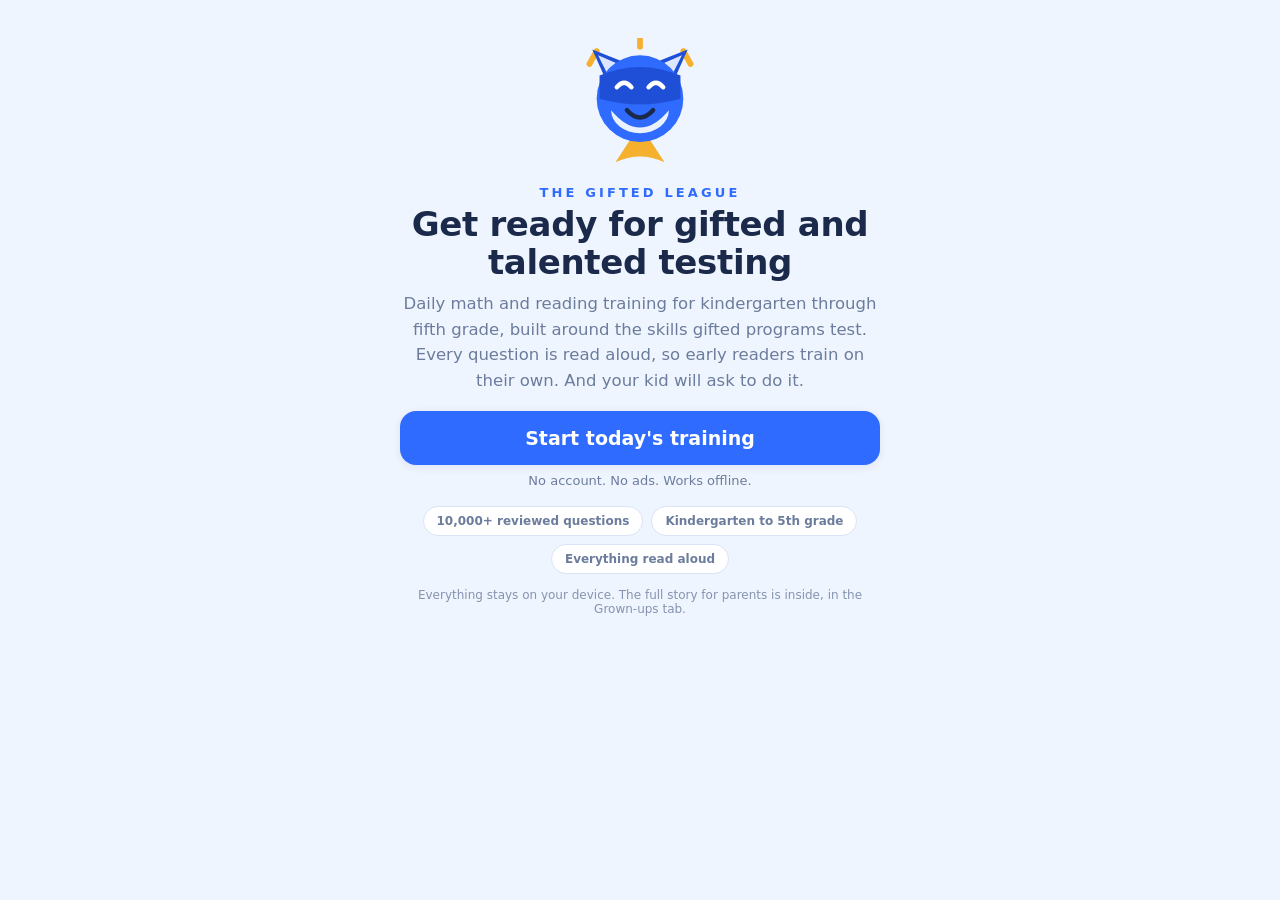
==== index.html @ c73276e9 "Phase 2 and 3: test modes, Mock Test Day, printable packs, reports" ====
<!DOCTYPE html>
<html lang="en">
<head>
<meta charset="UTF-8">
<meta name="viewport" content="width=device-width, initial-scale=1.0, viewport-fit=cover">
<meta name="description" content="Dr Sam's Academy: a math and reading practice game for young learners.">
<title>The Gifted League · Dr Sam's Academy</title>
<link rel="manifest" href="./manifest.json">
<meta name="theme-color" content="#2F6BFF">
<meta name="apple-mobile-web-app-capable" content="yes">
<meta name="apple-mobile-web-app-status-bar-style" content="default">
<meta name="apple-mobile-web-app-title" content="Gifted League">
<link rel="apple-touch-icon" href="./icon-192.png">
<link rel="icon" href="data:image/svg+xml,%3Csvg xmlns='http://www.w3.org/2000/svg' viewBox='0 0 64 64'%3E%3Cpath d='M32 4l24 8v18c0 15-10.5 24-24 30C18.5 54 8 45 8 30V12z' fill='%232F6BFF'/%3E%3Cpath d='M36 14L22 34h8l-4 16 16-22h-8z' fill='%23F5B02E'/%3E%3C/svg%3E">
<style>
  :root{
    --ground:#EFF5FF; --card:#FFFFFF; --line:#D9E4F7;
    --ink:#1B2A4A; --ink2:#6B7C9C;
    --coral:#2F6BFF; --coral-dark:#1E4FD6; --coral-tint:#E1EAFF;
    --math:#0E9BD8; --math-tint:#E0F3FC;
    --read:#8C56D9; --read-tint:#F0E8FB;
    --gold:#F5B02E; --gold-tint:#FDF3DC;
    --ok:#22B573; --ok-tint:#E4F8EE;
    --no:#E8484D; --no-tint:#FDE9EA;
    --r-card:20px; --r-btn:16px;
    --shadow:0 2px 8px rgba(27,42,74,.08);
    --shadow-lift:0 6px 18px rgba(27,42,74,.14);
  }
  *{box-sizing:border-box;-webkit-tap-highlight-color:transparent;}
  html,body{margin:0;padding:0;}
  body{
    font-family:ui-rounded,"SF Pro Rounded","Segoe UI",system-ui,-apple-system,sans-serif;
    background:var(--ground); color:var(--ink);
    min-height:100vh; min-height:100dvh;
    touch-action:manipulation; overflow-x:hidden;
    -webkit-font-smoothing:antialiased;
  }
  button{font-family:inherit;color:inherit;}
  #app{max-width:560px;margin:0 auto;padding:12px 16px 96px;min-height:100vh;position:relative;}
  .screen{display:none;}
  .screen.active{display:block;animation:rise .28s ease;}
  @keyframes rise{from{transform:translateY(10px);opacity:0}to{transform:translateY(0);opacity:1}}
  @keyframes popIn{from{transform:scale(.6);opacity:0}to{transform:scale(1);opacity:1}}
  @keyframes softBounce{0%,100%{transform:translateY(0)}50%{transform:translateY(-8px)}}
  @keyframes shakeX{0%,100%{transform:translateX(0)}25%{transform:translateX(-7px)}75%{transform:translateX(7px)}}
  @keyframes starPop{0%{transform:scale(0) rotate(-30deg)}70%{transform:scale(1.25) rotate(6deg)}100%{transform:scale(1) rotate(0)}}
  @keyframes shimmer{0%{background-position:-160px 0}100%{background-position:160px 0}}
  @keyframes fallDown{to{transform:translateY(110vh) rotate(540deg);opacity:.85}}
  @keyframes hitFlash{0%,100%{filter:none}50%{filter:brightness(1.6) saturate(2)}}
  @media (prefers-reduced-motion:reduce){
    *,*::before,*::after{animation:none!important;transition:none!important;}
  }
  :focus-visible{outline:3px solid var(--math);outline-offset:2px;border-radius:8px;}

  .icon{width:24px;height:24px;fill:none;stroke:currentColor;stroke-width:2.5;stroke-linecap:round;stroke-linejoin:round;vertical-align:middle;}
  .icon.fill{fill:currentColor;stroke:none;}

  /* ---------- top bar ---------- */
  .topbar{
    display:flex;align-items:center;gap:14px;
    background:var(--card);border:1px solid var(--line);border-radius:var(--r-btn);
    padding:10px 14px;margin-bottom:14px;box-shadow:var(--shadow);
  }
  .topbar .stat{display:flex;align-items:center;gap:6px;font-weight:800;font-size:16px;}
  .topbar .stat svg{width:20px;height:20px;}
  .xpwrap{flex:1;display:flex;flex-direction:column;gap:3px;min-width:60px;}
  .xpname{font-size:11px;font-weight:800;color:var(--ink2);letter-spacing:.02em;}
  .xpbar{height:8px;background:var(--coral-tint);border-radius:99px;overflow:hidden;}
  .xpbar>div{height:100%;background:var(--coral);border-radius:99px;transition:width .5s ease;}
  .iconbtn{background:none;border:none;padding:6px;cursor:pointer;border-radius:12px;color:var(--ink2);}
  .iconbtn:active{background:var(--line);}

  /* ---------- buttons ---------- */
  .btn{
    display:flex;align-items:center;justify-content:center;gap:10px;width:100%;
    border:none;border-radius:var(--r-btn);padding:16px;margin:10px 0;
    font-size:18px;font-weight:800;cursor:pointer;
    transition:transform .08s ease;box-shadow:var(--shadow);
  }
  .btn:active{transform:scale(.97);}
  .btn-primary{background:var(--coral);color:#fff;padding:19px;font-size:20px;}
  .btn-primary:active{background:var(--coral-dark);}
  .btn-quiet{background:var(--card);border:1.5px solid var(--line);color:var(--ink);}
  .btn-math{background:var(--math);color:#fff;}
  .btn:disabled{opacity:.4;cursor:default;transform:none;}

  /* ---------- home ---------- */
  .home-head{text-align:center;padding-top:8px;}
  .mascot-box{display:flex;justify-content:center;margin-bottom:4px;}
  .mascot-box svg{width:150px;height:150px;animation:softBounce 2.8s ease-in-out infinite;}
  h1{font-size:28px;font-weight:800;margin:6px 0 2px;letter-spacing:-.01em;}
  .subtle{color:var(--ink2);font-size:16px;font-weight:700;margin:0 0 14px;}
  .week-strip{display:flex;gap:8px;justify-content:center;margin:10px 0 16px;}
  .day-dot{
    width:34px;height:34px;border-radius:12px;display:flex;align-items:center;justify-content:center;
    background:var(--card);border:1.5px solid var(--line);font-size:11px;font-weight:800;color:var(--ink2);
    flex-direction:column;gap:0;
  }
  .day-dot.lit{background:var(--gold-tint);border-color:var(--gold);color:var(--ink);}
  .day-dot.today{border-color:var(--coral);border-width:2.5px;}
  .streak-line{text-align:center;font-weight:800;color:var(--ink);font-size:15px;margin-bottom:4px;}
  .avatar-row{display:flex;gap:12px;justify-content:center;flex-wrap:wrap;margin:14px 0 18px;}
  body.landing-on .topbar,body.landing-on .navbar{display:none !important;}
  .land{max-width:520px;margin:0 auto;padding:26px 20px 40px;text-align:center;}
  .land-mark{font:900 13px/1 system-ui;letter-spacing:.24em;color:#2F6BFF;margin:14px 0 6px;}
  .land h1{font-size:34px;line-height:1.12;margin:4px 0 10px;color:var(--ink);}
  .land .sub{font-size:16.5px;line-height:1.55;color:var(--ink2);margin:0 0 18px;}
  .land-cta{display:block;width:100%;border:none;border-radius:16px;background:var(--coral);
    color:#fff;font:800 19px system-ui;padding:16px;cursor:pointer;box-shadow:var(--shadow);}
  .land-cta:active{transform:scale(.985);}
  .land-note{font-size:13px;color:var(--ink2);margin:8px 0 18px;}
  .land-chips{display:flex;gap:8px;justify-content:center;flex-wrap:wrap;margin:0 0 14px;}
  .land-chips span{border:1.5px solid var(--line);background:var(--card);border-radius:999px;padding:7px 13px;font:700 12px system-ui;color:var(--ink2);}
  .land-grid{display:grid;grid-template-columns:1fr 1fr;gap:10px;text-align:left;margin:0 0 20px;}
  .land-card{background:var(--card);border:1.5px solid var(--line);border-radius:14px;padding:12px 13px;}
  .land-card b{display:block;font-size:15px;margin-bottom:3px;color:var(--ink);}
  .land-card span{font-size:12.5px;line-height:1.45;color:var(--ink2);}
  .land-h2{font:800 15px system-ui;letter-spacing:.06em;color:var(--ink);margin:2px 0 10px;text-transform:uppercase;}
  .land-honest{background:#FFF;border:1.5px solid var(--line);border-left:5px solid var(--gold);
    border-radius:12px;padding:12px 14px;text-align:left;font-size:13.5px;line-height:1.55;color:var(--ink2);margin:0 0 22px;}
  .land-foot{font-size:12px;color:var(--ink2);opacity:.8;}
  #printArea{display:none;}
  @media print{
    body{background:#fff !important;}
    body>*{display:none !important;}
    body>#printArea{display:block !important;background:#fff;}
    @page{margin:14mm;}
    .pw-q{page-break-inside:avoid;break-inside:avoid;}
    .pw-break{page-break-before:always;}
  }
  .ptools{display:grid;grid-template-columns:1fr 1fr;gap:8px;margin:10px 0 2px;}
  .ptools button{font:800 13px system-ui;padding:11px 8px;border-radius:12px;border:1.5px solid var(--line);background:#fff;color:var(--ink);cursor:pointer;}
  .ptools button:active{transform:scale(.98);}
  .pcgrid{display:grid;grid-template-columns:repeat(3,1fr);gap:8px;margin:4px 0 10px;}
  .pcell{background:var(--card);border:1.5px solid var(--line);border-radius:12px;padding:10px 4px;text-align:center;}
  .pcell b{display:block;font-size:20px;color:var(--ink);}
  .pcell span{font-size:10.5px;line-height:1.25;display:block;color:var(--ink2);}
  .grade-grid{display:grid;grid-template-columns:1fr 1fr;gap:10px;margin:12px 0 4px;}
  .gcard{display:flex;flex-direction:column;align-items:center;gap:4px;background:#fff;
    border:2.5px solid #D9E4F7;border-radius:16px;padding:12px 6px;cursor:pointer;font-family:inherit;}
  .gcard:active{transform:scale(.97);}
  .gcard:focus-visible{outline:3px solid #2F6BFF;outline-offset:2px;}
  .gcls{font-weight:900;font-size:14px;color:#1B2A4A;}
  .glab{font-size:12px;font-weight:700;color:#5A6B85;}
  .gmini{border:2px solid #D9E4F7;background:#fff;border-radius:8px;font-weight:900;
    padding:2px 8px;margin-left:4px;cursor:pointer;font-family:inherit;color:#1B2A4A;}
  .gmini.on{border-color:#2F6BFF;background:#EAF1FF;}
  .av{
    width:86px;min-height:98px;height:auto;padding:8px 4px;border-radius:18px;background:var(--card);border:2px solid var(--line);
    display:flex;flex-direction:column;align-items:center;justify-content:center;gap:4px;
    cursor:pointer;transition:transform .1s;position:relative;box-shadow:var(--shadow);
  }
  .av svg{width:56px;height:56px;}
  .av .avname{font-size:12px;font-weight:800;color:var(--ink2);max-width:76px;overflow:hidden;text-overflow:ellipsis;white-space:nowrap;}
  .av.sel{border:3px solid var(--coral);}
  .av.sel::after{
    content:'';position:absolute;top:-7px;right:-7px;width:22px;height:22px;border-radius:50%;
    background:var(--coral) url("data:image/svg+xml,%3Csvg xmlns='http://www.w3.org/2000/svg' viewBox='0 0 24 24' fill='none' stroke='white' stroke-width='4' stroke-linecap='round' stroke-linejoin='round'%3E%3Cpath d='M20 6L9 17l-5-5'/%3E%3C/svg%3E") center/12px no-repeat;
  }
  .av.locked{opacity:.55;}
  .av .price{display:flex;align-items:center;gap:3px;font-size:11px;font-weight:800;color:var(--gold);}
  .av:active{transform:scale(.95);}

  /* ---------- daily goals ---------- */
  .goal-card{background:var(--card);border:1px solid var(--line);border-radius:var(--r-card);padding:16px;margin:12px 0;box-shadow:var(--shadow);}
  .goal-card h3{margin:0 0 10px;font-size:16px;display:flex;align-items:center;gap:8px;}
  .goal-row{display:flex;align-items:center;gap:10px;padding:7px 0;font-weight:700;font-size:15px;color:var(--ink);}
  .goal-row.done{color:var(--ink2);text-decoration:line-through;}
  .goal-check{
    width:26px;height:26px;border-radius:9px;border:2px solid var(--line);flex-shrink:0;
    display:flex;align-items:center;justify-content:center;background:var(--card);
  }
  .goal-row.done .goal-check{background:var(--ok);border-color:var(--ok);color:#fff;}
  .chest-note{display:flex;align-items:center;gap:8px;margin-top:8px;font-size:13px;font-weight:800;color:var(--ink2);}

  /* ---------- map ---------- */
  .tabs{display:flex;gap:10px;margin-bottom:14px;}
  .tab{
    flex:1;border:none;border-radius:var(--r-btn);padding:13px;font-size:16px;font-weight:800;cursor:pointer;
    background:var(--card);border:1.5px solid var(--line);color:var(--ink2);
    display:flex;align-items:center;justify-content:center;gap:8px;
  }
  .tab svg{width:22px;height:22px;}
  .tab.active-math{background:var(--math-tint);border-color:var(--math);color:var(--math);}
  .tab.active-read{background:var(--read-tint);border-color:var(--read);color:var(--read);}
  .world-grid{display:grid;grid-template-columns:1fr 1fr;gap:12px;}
  .world{
    background:var(--card);border:1.5px solid var(--line);border-radius:var(--r-card);
    padding:14px 10px 12px;text-align:center;cursor:pointer;position:relative;
    transition:transform .1s;box-shadow:var(--shadow);
  }
  .world:active{transform:scale(.96);}
  .world .art{height:56px;display:flex;align-items:center;justify-content:center;margin-bottom:6px;}
  .world .art svg{width:52px;height:52px;}
  .world .wname{font-weight:800;font-size:15px;line-height:1.2;}
  .world .wskill{font-size:11.5px;color:var(--ink2);font-weight:700;margin-top:3px;min-height:2.2em;}
  .lvl-dots{display:flex;gap:5px;justify-content:center;margin-top:7px;}
  .lvl-dots i{width:9px;height:9px;border-radius:50%;background:var(--line);}
  .world.m .lvl-dots i.on{background:var(--math);}
  .world.r .lvl-dots i.on{background:var(--read);}
  .star-row{display:flex;gap:4px;justify-content:center;margin-top:7px;}
  .star-row svg{width:18px;height:18px;}
  .crown-chip{
    position:absolute;top:-9px;left:50%;transform:translateX(-50%);
    background:var(--gold);color:#fff;border-radius:99px;padding:3px 8px;line-height:0;
  }
  .crown-chip svg{width:15px;height:15px;}
  .boss-btn{
    margin-top:9px;width:100%;border:none;border-radius:12px;padding:9px;font-size:13px;font-weight:800;
    background:var(--ink);color:#fff;cursor:pointer;display:flex;align-items:center;justify-content:center;gap:6px;
  }
  .boss-btn svg{width:16px;height:16px;}
  .mix{grid-column:1/-1;background:linear-gradient(135deg,var(--gold-tint),var(--coral-tint));border-color:var(--gold);}

  /* ---------- quiz ---------- */
  .quiz-head{display:flex;align-items:center;gap:12px;margin-bottom:12px;}
  .pips{flex:1;display:flex;gap:6px;}
  .pip{flex:1;height:10px;border-radius:99px;background:var(--line);}
  .pip.done{background:var(--ok);}
  .pip.now{background:var(--coral);}
  .bosshp{flex:1;display:flex;gap:6px;}
  .hp{flex:1;height:14px;border-radius:6px;background:var(--no);}
  .hp.gone{background:var(--line);}
  .qcard{
    background:var(--card);border:1.5px solid var(--line);border-radius:var(--r-card);
    padding:20px 18px;box-shadow:var(--shadow-lift);
  }
  .qcard.golden{border:3px solid var(--gold);background:linear-gradient(180deg,#FFFDF5,#FDF3DC);}
  .golden-tag{
    display:none;margin:0 auto 10px;width:max-content;background:var(--gold);color:#fff;
    font-size:12px;font-weight:800;border-radius:99px;padding:4px 12px;align-items:center;gap:5px;
  }
  .qcard.golden .golden-tag{display:flex;}
  .wtag{text-align:center;font-size:12px;font-weight:800;color:var(--ink2);margin-bottom:8px;}
  .qtext{font-size:21px;font-weight:800;text-align:center;line-height:1.35;}
  .qtext .passage{
    display:block;font-size:17px;font-weight:700;background:var(--read-tint);border-radius:14px;
    padding:12px 14px;margin-bottom:12px;text-align:left;line-height:1.5;color:var(--ink);
  }
  .qvisual{text-align:center;font-size:30px;margin:12px 0 4px;line-height:1.5;}
  .qvisual .grp{display:inline-block;background:var(--ground);border:1.5px solid var(--line);border-radius:14px;padding:8px 12px;margin:4px;}
  .qvisual .grplabel{display:block;font-size:12px;font-weight:800;color:var(--ink2);margin-top:2px;}
  .tenframe{display:grid;grid-template-columns:repeat(5,34px);gap:4px;justify-content:center;margin:6px 0;}
  .tenframe i{width:34px;height:34px;border:2px solid var(--ink2);border-radius:8px;background:var(--card);}
  .tenframe i.dot{background:radial-gradient(circle at 50% 50%, var(--math) 46%, var(--card) 48%);}
  .bar{height:18px;border-radius:9px;margin:5px auto;}
  .say-row{text-align:center;margin-top:10px;}
  .say{
    display:inline-flex;align-items:center;gap:8px;background:var(--math-tint);border:none;color:var(--math);
    border-radius:99px;padding:10px 18px;font-weight:800;font-size:15px;cursor:pointer;
  }
  .say svg{width:20px;height:20px;}
  .say.talking{background:var(--math);color:#fff;}
  .choices{display:grid;grid-template-columns:1fr 1fr;gap:10px;margin-top:16px;}
  .choices.one-col{grid-template-columns:1fr;}
  .choice{
    border:2.5px solid var(--line);background:var(--card);border-radius:var(--r-btn);
    padding:16px 10px;font-size:20px;font-weight:800;cursor:pointer;min-height:68px;
    transition:transform .08s, border-color .12s;line-height:1.3;position:relative;
  }
  .choice:active{transform:scale(.97);}
  .choice.picked{border-color:var(--math);background:var(--math-tint);}
  .choice.correct{border-color:var(--ok);background:var(--ok-tint);animation:popIn .25s;}
  .choice.wrong{border-color:var(--no);background:var(--no-tint);animation:shakeX .3s;}
  .choice.reveal{border-color:var(--ok);background:var(--ok-tint);}
  /* Right and wrong are marked with a shape, not only a colour. Red and green
     are the two most commonly confused colours in boys, so a child who cannot
     separate them still gets the same feedback everyone else does. */
  .choice.correct::after,.choice.reveal::after,.choice.wrong::after{
    position:absolute;right:10px;top:50%;transform:translateY(-50%);
    font-size:19px;font-weight:900;line-height:1;}
  .choice.correct::after,.choice.reveal::after{content:'\2713';color:var(--ok);}
  .choice.wrong::after{content:'\2715';color:var(--no);}
  .choice.correct,.choice.reveal,.choice.wrong{padding-right:34px;}
  .choice:disabled{cursor:default;}
  /* Answer options are never played on their own. This chip is how a child asks
     for one, which is also how the real diagnostic behaves: the question plays
     by itself and the choices play only on request. The chip is left off any
     item where hearing the option would simply hand over the answer, such as
     sounding out a word or naming a shape from a picture. */
  .opt-say{
    position:absolute;left:5px;top:5px;width:28px;height:28px;border-radius:50%;
    border:1.5px solid var(--line);background:var(--card);padding:0;cursor:pointer;
    display:flex;align-items:center;justify-content:center;opacity:.6;
  }
  .opt-say svg{width:15px;height:15px;stroke:var(--ink2);fill:none;stroke-width:2.1;
    stroke-linecap:round;stroke-linejoin:round;}
  .opt-say:active{transform:scale(.9);}
  .opt-say.on{background:var(--math-tint);border-color:var(--math);opacity:1;}
  .opt-say.on svg{stroke:var(--math);}
  .choice.has-say{padding-left:36px;}
  .qcard.arcade .opt-say{background:#232B57;border-color:#2A3566;}
  .qcard.arcade .opt-say svg{stroke:#B9C6F2;}
  .say-hint{font-size:12.5px;font-weight:700;color:var(--ink2);margin-top:9px;
    display:flex;align-items:center;gap:6px;justify-content:center;}
  .say-hint svg{width:14px;height:14px;stroke:var(--ink2);fill:none;stroke-width:2.1;}
  .qcard.arcade .say-hint{color:#9AA8D8;}
  .qcard.arcade .say-hint svg{stroke:#9AA8D8;}
  .action-row{display:flex;gap:10px;margin-top:14px;}
  .action-row .btn{margin:0;}
  .coach-row{
    display:flex;align-items:flex-start;gap:10px;margin-top:14px;min-height:52px;
  }
  .coach-row svg{width:44px;height:44px;flex-shrink:0;}
  .coach-bubble{
    background:var(--ground);border:1.5px solid var(--line);border-radius:14px;border-top-left-radius:4px;
    padding:10px 13px;font-weight:800;font-size:15px;color:var(--ink);flex:1;
  }
  .coach-bubble .ex{display:block;font-weight:700;color:var(--ink2);font-size:13.5px;margin-top:3px;}

  /* ---------- result ---------- */
  .result-card{
    background:var(--card);border:1.5px solid var(--line);border-radius:var(--r-card);
    padding:26px 18px;text-align:center;box-shadow:var(--shadow-lift);
  }
  .result-mascot svg{width:110px;height:110px;}
  .big-stars{display:flex;gap:10px;justify-content:center;margin:10px 0;}
  .big-stars svg{width:44px;height:44px;opacity:0;}
  .big-stars svg.pop{opacity:1;animation:starPop .45s ease both;}
  .result-title{font-size:23px;font-weight:800;margin:6px 0 3px;}
  .result-sub{color:var(--ink2);font-weight:700;font-size:15px;margin-bottom:6px;}
  .reward-chips{display:flex;gap:8px;justify-content:center;flex-wrap:wrap;margin:10px 0;}
  .chip{
    display:flex;align-items:center;gap:6px;background:var(--gold-tint);border:1.5px solid var(--gold);
    border-radius:99px;padding:7px 14px;font-weight:800;font-size:14px;
  }
  .chip svg{width:18px;height:18px;}

  /* ---------- cards / album ---------- */
  .pack-overlay,.overlay{
    position:fixed;inset:0;background:rgba(61,50,41,.55);z-index:90;
    display:none;align-items:center;justify-content:center;padding:20px;
  }
  .pack-overlay.open,.overlay.open{display:flex;}
  .pack-box{background:var(--card);border-radius:24px;padding:24px 18px;text-align:center;max-width:420px;width:100%;}
  .pack-box h2{margin:0 0 4px;font-size:22px;}
  .pack-cards{display:flex;gap:10px;justify-content:center;margin:18px 0;}
  .tcard{
    width:96px;height:128px;border-radius:14px;background:var(--ground);
    border:3px solid var(--line);display:flex;flex-direction:column;align-items:center;justify-content:center;gap:6px;
    animation:popIn .4s ease both;
  }
  .tcard .ce{font-size:40px;line-height:1;}
  .tcard .cn{font-size:12px;font-weight:800;padding:0 4px;text-align:center;}
  .tcard .ct{font-size:10px;font-weight:800;border-radius:99px;padding:2px 8px;color:#fff;}
  .tcard.common{border-color:#B9AE9E;} .tcard.common .ct{background:#B9AE9E;}
  .tcard.rare{border-color:var(--math);} .tcard.rare .ct{background:var(--math);}
  .tcard.epic{border-color:var(--read);} .tcard.epic .ct{background:var(--read);}
  .tcard.legendary{border-color:var(--gold);box-shadow:0 0 18px rgba(245,176,46,.5);}
  .tcard.legendary .ct{background:var(--gold);}
  .tcard.dup{opacity:.75;}
  .album-grid{display:grid;grid-template-columns:repeat(4,1fr);gap:10px;}
  .slot{
    aspect-ratio:3/4;border-radius:12px;border:2px solid var(--line);background:var(--card);
    display:flex;flex-direction:column;align-items:center;justify-content:center;gap:3px;position:relative;
  }
  .slot .se{font-size:30px;line-height:1;}
  .slot .sn{font-size:9.5px;font-weight:800;text-align:center;padding:0 2px;color:var(--ink2);}
  .slot.locked .se{filter:grayscale(1) contrast(.25) brightness(1.35);}
  .slot.locked{background:var(--ground);}
  .slot .cnt{position:absolute;top:4px;right:5px;font-size:10px;font-weight:800;color:var(--ink2);}
  .slot.rare{border-color:var(--math);} .slot.epic{border-color:var(--read);} .slot.legendary{border-color:var(--gold);}
  .panel{background:var(--card);border:1.5px solid var(--line);border-radius:var(--r-card);padding:18px;margin-bottom:14px;box-shadow:var(--shadow);}
  .panel h3{margin:0 0 12px;font-size:17px;display:flex;align-items:center;gap:8px;}
  .panel h3 svg{width:21px;height:21px;}
  .badge-strip{display:flex;flex-wrap:wrap;gap:10px;}
  .medal{
    width:58px;height:58px;border-radius:50%;display:flex;align-items:center;justify-content:center;
    background:var(--gold-tint);border:2.5px solid var(--gold);
  }
  .medal svg{width:30px;height:30px;}
  .medal.locked{background:var(--ground);border-color:var(--line);opacity:.45;}

  /* ---------- parent ---------- */
  .pstat{display:flex;justify-content:space-between;gap:10px;padding:9px 2px;border-bottom:1px dashed var(--line);font-size:14px;font-weight:700;}
  .pstat b{color:var(--ink);}
  .pstat .lv{color:var(--ink2);font-size:12.5px;}
  .parent-note{font-size:14px;line-height:1.55;color:var(--ink);font-weight:600;}
  .parent-note p{margin:0 0 10px;}
  .parent-note strong{font-weight:800;}
  .weekplan{border-left:3px solid var(--coral);padding-left:12px;margin:8px 0;}

  /* ---------- break / recharge ---------- */
  .center-card{
    background:var(--card);border:1.5px solid var(--line);border-radius:var(--r-card);
    padding:30px 20px;text-align:center;box-shadow:var(--shadow-lift);margin-top:8vh;
  }
  .center-card svg{width:120px;height:120px;}
  .center-card h2{font-size:24px;margin:10px 0 6px;}
  .center-card p{color:var(--ink2);font-weight:700;font-size:16px;margin:0 0 14px;}
  .hold-btn{position:relative;overflow:hidden;}
  .name-input{
    width:100%;padding:15px;border:2.5px solid var(--line);border-radius:16px;
    font-family:inherit;font-size:22px;font-weight:800;color:var(--ink);text-align:center;
    background:var(--ground);margin:4px 0 10px;
  }
  .name-input:focus{outline:none;border-color:var(--coral);}
  .pow{position:fixed;z-index:98;pointer-events:none;animation:powPop .7s ease-out forwards;}
  @keyframes powPop{0%{transform:scale(.2) rotate(-14deg);opacity:0}30%{transform:scale(1.2) rotate(5deg);opacity:1}75%{transform:scale(1) rotate(0);opacity:1}100%{transform:scale(1.05);opacity:0}}
  .powerbar{height:9px;background:var(--card);border:1.5px solid var(--line);border-radius:99px;overflow:hidden;margin:-4px 0 12px;}
  .powerbar>div{height:100%;width:0%;background:linear-gradient(90deg,var(--coral),var(--gold));border-radius:99px;transition:width .5s ease;}
  .hold-btn .fillup{position:absolute;inset:0;background:rgba(255,255,255,.35);width:0%;transition:none;}

  /* ---------- ceremonies ---------- */
  .cere{
    position:fixed;inset:0;background:var(--ground);z-index:95;display:none;
    flex-direction:column;align-items:center;justify-content:center;text-align:center;padding:24px;
  }
  .cere.open{display:flex;}
  .cere svg.bigart{width:170px;height:170px;animation:popIn .5s ease;}
  .cere h2{font-size:28px;margin:14px 0 6px;}
  .cere p{color:var(--ink2);font-weight:700;font-size:17px;margin:0 0 20px;}
  .cere .btn{max-width:280px;}

  body{padding-top:env(safe-area-inset-top);}
  /* ---------- nav ---------- */
  .navbar{
    position:fixed;bottom:0;left:0;right:0;z-index:50;
    display:flex;justify-content:center;gap:6px;
    background:var(--card);border-top:1.5px solid var(--line);
    padding:8px 10px calc(8px + env(safe-area-inset-bottom));
  }
  .navbtn{
    flex:1;max-width:130px;border:none;background:none;cursor:pointer;
    display:flex;flex-direction:column;align-items:center;gap:3px;
    padding:7px 4px;border-radius:14px;color:var(--ink2);font-size:11px;font-weight:800;
  }
  .navbtn svg{width:26px;height:26px;}
  .navbtn.active{background:var(--coral-tint);color:var(--coral-dark);}
  body.in-quiz .navbar{display:none;}

  .confetti-bit{position:fixed;top:-24px;z-index:99;pointer-events:none;animation:fallDown linear forwards;}
  .race-track{background:var(--card);border:1.5px solid var(--line);border-radius:var(--r-card);padding:14px 12px;margin-bottom:12px;box-shadow:var(--shadow);position:relative;}
  .lane{position:relative;height:44px;border-bottom:2px dashed var(--line);}
  .lane:last-child{border-bottom:none;}
  .lane .lname{position:absolute;left:2px;top:2px;font-size:10px;font-weight:800;color:var(--ink2);}
  .racer{position:absolute;top:5px;left:0%;transition:left .7s cubic-bezier(.2,.8,.3,1.1);width:36px;height:36px;}
  .racer svg{width:36px;height:36px;}
  .racer.zip::after{content:'';position:absolute;right:100%;top:14px;width:26px;height:3px;border-radius:3px;background:var(--math);opacity:.6;}
  .finish{position:absolute;right:10px;top:10px;bottom:10px;width:8px;border-radius:4px;
    background:repeating-linear-gradient(45deg,var(--ink) 0 5px,#fff 5px 10px);}
  .race-btn{display:flex;align-items:center;gap:10px;width:100%;border:none;border-radius:var(--r-btn);
    padding:14px;margin-top:10px;font-size:16px;font-weight:800;cursor:pointer;color:#fff;
    background:linear-gradient(120deg,var(--coral),var(--read));box-shadow:var(--shadow);justify-content:center;}
  .race-btn svg{width:20px;height:20px;}
  @media (max-width:380px){
    .qtext{font-size:19px;} .choice{font-size:18px;} h1{font-size:24px;}
  }

  /* ---------- grand prix arcade ---------- */
  body.race-mode{background:#0B1026;}
  #scr-race{background:linear-gradient(180deg,#0B1026 0%,#141B3C 60%,#1B234A 100%);
    margin:-12px -16px -96px;padding:14px 16px 30px;min-height:100dvh;border-radius:0;}
  .lap-banner{display:flex;align-items:center;gap:10px;margin-bottom:12px;color:#fff;}
  .lap-banner .lap-title{font-size:17px;font-weight:900;letter-spacing:.04em;flex:1;}
  .lap-banner .cup-dot{width:14px;height:14px;border-radius:50%;box-shadow:0 0 10px currentColor;}
  .lap-banner .iconbtn{color:#8FA0D0;}
  .race-track.arcade{background:#0E1533;border:2px solid #2A3566;border-radius:20px;
    box-shadow:0 0 0 1px rgba(255,255,255,.03), inset 0 0 30px rgba(0,0,0,.5);overflow:hidden;position:relative;padding:8px 10px;}
  .race-track.arcade .lane{height:52px;border-bottom:2px solid rgba(255,255,255,.06);position:relative;overflow:visible;}
  .race-track.arcade .lane:last-child{border-bottom:none;}
  .track-road{position:absolute;inset:0;pointer-events:none;
    background:repeating-linear-gradient(90deg,transparent 0 30px,rgba(255,255,255,.06) 30px 44px);
    animation:roadMove 1.1s linear infinite;}
  @keyframes roadMove{to{background-position:-44px 0;}}
  .race-track.arcade .lname{position:absolute;left:4px;top:2px;font-size:10px;font-weight:900;color:#8FA0D0;letter-spacing:.05em;text-transform:uppercase;z-index:2;}
  .race-track.arcade .racer{top:10px;filter:drop-shadow(0 0 6px rgba(120,160,255,.45));z-index:2;}
  .racer.boost::before{content:'';position:absolute;right:92%;top:12px;width:26px;height:14px;border-radius:50%;
    background:radial-gradient(ellipse at right,#FFD34E 10%,#FF8A3D 55%,transparent 75%);
    filter:blur(1px);animation:flick .18s infinite alternate;}
  @keyframes flick{from{transform:scaleX(1)}to{transform:scaleX(1.5);opacity:.7}}
  .pos-chip{position:absolute;right:4px;top:16px;font-size:11px;font-weight:900;color:#8FA0D0;
    background:rgba(255,255,255,.08);border-radius:99px;padding:2px 9px;z-index:2;}
  .pos-chip.first{color:#0B1026;background:#FFD34E;box-shadow:0 0 12px rgba(255,211,78,.5);}
  .finish-neon{position:absolute;right:12px;top:6px;bottom:6px;width:9px;border-radius:5px;z-index:1;
    background:repeating-linear-gradient(45deg,#fff 0 5px,#0B1026 5px 10px);box-shadow:0 0 14px rgba(255,255,255,.35);}
  .qcard.arcade{background:#141B3C;border-color:#2A3566;box-shadow:0 8px 26px rgba(0,0,0,.5);margin-top:12px;}
  .qcard.arcade .qtext{color:#fff;}
  .qcard.arcade .wtag{color:#8FA0D0;}
  .qcard.arcade .qvisual{color:#fff;}
  .qcard.arcade .passage{background:#1B234A;color:#E7ECFF;}
  .qcard.arcade .choice{background:#1B234A;border-color:#2A3566;color:#fff;}
  .qcard.arcade .choice.picked{border-color:#2563EB;background:#22306B;}
  .qcard.arcade .choice.correct{border-color:#22C55E;background:rgba(34,197,94,.16);}
  .qcard.arcade .choice.wrong{border-color:#DC2626;background:rgba(220,38,38,.16);}
  .qcard.arcade .choice.reveal{border-color:#22C55E;background:rgba(34,197,94,.16);}
  .qcard.arcade .say{background:#22306B;color:#9DB8FF;}
  .qcard.arcade .coach-bubble{background:#1B234A;border-color:#2A3566;color:#E7ECFF;}
  .qcard.arcade .coach-bubble .ex{color:#8FA0D0;}
  .count-overlay{position:fixed;inset:0;background:rgba(11,16,38,.88);z-index:96;display:none;align-items:center;justify-content:center;flex-direction:column;}
  .count-overlay.open{display:flex;}
  .count-num{font-size:130px;font-weight:900;color:#FFD34E;line-height:1;
    text-shadow:0 0 40px rgba(255,211,78,.65);animation:countPop .8s ease both;}
  .count-sub{color:#8FA0D0;font-weight:800;font-size:16px;margin-top:8px;letter-spacing:.2em;text-transform:uppercase;}
  @keyframes countPop{0%{transform:scale(.3);opacity:0}45%{transform:scale(1.15);opacity:1}100%{transform:scale(1);opacity:1}}
  .turbo-flash{position:fixed;top:18%;left:50%;transform:translateX(-50%);z-index:97;pointer-events:none;
    font-size:44px;font-weight:900;color:#FFD34E;text-shadow:0 0 26px rgba(255,211,78,.8),2px 2px 0 #DC2626;
    letter-spacing:.06em;animation:countPop .7s ease both;}
  .lap-flash{position:fixed;inset:0;z-index:95;display:flex;align-items:center;justify-content:center;flex-direction:column;
    background:rgba(11,16,38,.9);color:#fff;}
  .lap-flash h2{font-size:38px;font-weight:900;margin:10px 0 4px;text-shadow:0 0 24px rgba(120,160,255,.6);}
  .lap-flash p{color:#8FA0D0;font-weight:800;margin:0;}
  .podium{display:flex;align-items:flex-end;justify-content:center;gap:10px;margin:14px 0 6px;}
  .pod{width:72px;border-radius:12px 12px 4px 4px;display:flex;flex-direction:column;align-items:center;padding-top:6px;color:#3D2F00;font-weight:900;font-size:13px;}
  .pod svg{width:42px;height:42px;margin-top:-30px;filter:drop-shadow(0 3px 4px rgba(0,0,0,.25));}
  .pod.p1{background:linear-gradient(180deg,#FFD34E,#E5A812);height:86px;}
  .pod.p2{background:linear-gradient(180deg,#D7DEE9,#9FA9BC);height:64px;}
  .pod.p3{background:linear-gradient(180deg,#E8A365,#B96F2E);height:50px;}
  .qual-row{display:flex;align-items:center;gap:10px;padding:8px 0;}
  .qual-row .qname{flex:1;font-weight:800;font-size:14px;}
  .qual-row .qcount{font-size:12.5px;font-weight:900;color:var(--ink2);min-width:52px;text-align:right;}
  .qual-row.done .qname,.qual-row.done .qcount{color:var(--ok);}
  .qual-meter{flex:2;height:10px;background:var(--line);border-radius:99px;overflow:hidden;}
  .qual-meter>div{height:100%;border-radius:99px;background:linear-gradient(90deg,var(--coral),var(--gold));transition:width .5s;}
  .qual-row.done .qual-meter>div{background:var(--ok);}
  .gp-btn{display:flex;align-items:center;justify-content:center;gap:10px;width:100%;border:none;border-radius:var(--r-btn);
    padding:16px;margin-top:12px;font-size:17px;font-weight:900;cursor:pointer;color:#fff;letter-spacing:.03em;
    background:linear-gradient(120deg,#DC2626,#2563EB);box-shadow:0 5px 18px rgba(37,99,235,.4);}
  .gp-btn:not(:disabled){animation:gpPulse 1.6s ease-in-out infinite;}
  @keyframes gpPulse{0%,100%{transform:scale(1)}50%{transform:scale(1.025)}}
  .gp-btn:disabled{background:var(--line);color:var(--ink2);box-shadow:none;cursor:default;animation:none;}
  .gp-btn svg{width:20px;height:20px;}
  #scr-race.lapA{background:linear-gradient(180deg,#1A100B 0%,#2E1A10 55%,#3A2314 100%);}
  #scr-race.lapA .race-track.arcade{border-color:rgba(232,163,101,.55);}
  #scr-race.lapA .track-road{background:repeating-linear-gradient(90deg,transparent 0 30px,rgba(232,163,101,.12) 30px 44px);}
  #scr-race.lapB{background:linear-gradient(180deg,#0B1026 0%,#141B3C 60%,#1B234A 100%);}
  #scr-race.lapB .race-track.arcade{border-color:rgba(157,184,255,.5);}
  #scr-race.lapC{background:linear-gradient(180deg,#160B26 0%,#2A1445 60%,#3A1D5E 100%);}
  #scr-race.lapC .race-track.arcade{border-color:rgba(255,211,78,.55);box-shadow:0 0 24px rgba(255,211,78,.15), inset 0 0 30px rgba(0,0,0,.5);}
  #scr-race.lapC .track-road{background:repeating-linear-gradient(90deg,transparent 0 30px,rgba(255,211,78,.1) 30px 44px);animation-duration:.8s;}
  #scr-race.lapD{background:linear-gradient(180deg,#04141C 0%,#083344 55%,#0B4A5E 100%);}
  #scr-race.lapD .race-track.arcade{border-color:rgba(127,231,255,.6);box-shadow:0 0 30px rgba(127,231,255,.22), inset 0 0 30px rgba(0,0,0,.5);animation:iceGlow 1.4s ease-in-out infinite;}
  #scr-race.lapD .track-road{background:repeating-linear-gradient(90deg,transparent 0 30px,rgba(127,231,255,.12) 30px 44px);animation-duration:.55s;}
  @keyframes iceGlow{0%,100%{box-shadow:0 0 18px rgba(127,231,255,.15), inset 0 0 30px rgba(0,0,0,.5)}50%{box-shadow:0 0 34px rgba(127,231,255,.35), inset 0 0 30px rgba(0,0,0,.5)}}
  .firework{position:fixed;z-index:98;pointer-events:none;animation:fwPop 1s ease-out forwards;}
  @keyframes fwPop{0%{transform:scale(.1);opacity:0}25%{transform:scale(1);opacity:1}100%{transform:scale(1.5);opacity:0}}
  .scene-reveal{position:fixed;inset:0;z-index:95;display:flex;align-items:center;justify-content:center;flex-direction:column;color:#fff;
    clip-path:circle(0% at 50% 50%);animation:irisIn .9s ease-out forwards;}
  @keyframes irisIn{to{clip-path:circle(120% at 50% 50%);}}
  .scene-reveal .medal-big{width:96px;height:96px;border-radius:50%;display:flex;align-items:center;justify-content:center;
    box-shadow:0 0 44px currentColor;margin-bottom:14px;animation:softBounce 1.2s infinite;}
  .scene-reveal h2{font-size:40px;font-weight:900;margin:4px 0;text-shadow:0 0 30px rgba(255,255,255,.4);letter-spacing:.04em;}
  .scene-reveal p{font-weight:800;font-size:17px;margin:2px 0;opacity:.85;}
  .champ-title{animation:champPulse 1s ease-in-out infinite;}
  @keyframes champPulse{0%,100%{transform:scale(1);text-shadow:0 0 0 rgba(245,176,46,0)}50%{transform:scale(1.06);text-shadow:0 0 22px rgba(245,176,46,.8)}}
  .qtimer{height:12px;background:rgba(255,255,255,.08);border-radius:99px;overflow:hidden;margin:2px 0 10px;}
  .qtimer>div{height:100%;width:100%;border-radius:99px;background:linear-gradient(90deg,#22C55E,#F5B02E,#DC2626);transition:width 1s linear;}
</style>
</head>
<body>
<svg width="0" height="0" style="position:absolute" aria-hidden="true">
  <symbol id="i-home" viewBox="0 0 24 24"><path d="M3 11l9-8 9 8"/><path d="M5 10v10h14V10"/><path d="M10 20v-6h4v6"/></symbol>
  <symbol id="i-map" viewBox="0 0 24 24"><path d="M4 20c4-1 5-3 4-6S6 9 8 6c1.5-2.2 5-2.5 7-1"/><path d="M17 3v8"/><path d="M17 3l4 2-4 2"/><circle cx="4.5" cy="20" r="1.6"/></symbol>
  <symbol id="i-pack" viewBox="0 0 24 24"><rect x="5" y="7" width="14" height="14" rx="3"/><path d="M9 7V5a3 3 0 016 0v2"/><path d="M5 12h14"/></symbol>
  <symbol id="i-shield" viewBox="0 0 24 24"><path d="M12 3l8 3v6c0 5-3.5 8-8 9-4.5-1-8-4-8-9V6z"/><path d="M9 12l2 2 4-4"/></symbol>
  <symbol id="i-speaker" viewBox="0 0 24 24"><path d="M4 9v6h4l5 4V5L8 9H4z"/><path d="M16.5 8.5a5 5 0 010 7"/><path d="M19 6a8.5 8.5 0 010 12"/></symbol>
  <symbol id="i-star" viewBox="0 0 24 24"><path d="M12 3l2.7 5.5 6.1.9-4.4 4.3 1 6.1L12 17l-5.4 2.8 1-6.1L3.2 9.4l6.1-.9z"/></symbol>
  <symbol id="i-coin" viewBox="0 0 24 24"><circle cx="12" cy="12" r="8.5"/><path d="M12 8v8M9.5 10c0-1 1-1.7 2.5-1.7s2.5.7 2.5 1.7-1 1.4-2.5 1.7c-1.5.3-2.5.8-2.5 1.8s1 1.7 2.5 1.7 2.5-.7 2.5-1.7"/></symbol>
  <symbol id="i-bolt" viewBox="0 0 24 24"><path d="M13 2L4.5 13.5H11L9.5 22 19 10h-6.5z"/></symbol>
  <symbol id="i-x" viewBox="0 0 24 24"><path d="M6 6l12 12M18 6L6 18"/></symbol>
  <symbol id="i-replay" viewBox="0 0 24 24"><path d="M4 10a8 8 0 108-6"/><path d="M4 4v6h6"/></symbol>
  <symbol id="i-play" viewBox="0 0 24 24"><path d="M7 4.5l12 7.5-12 7.5z"/></symbol>
  <symbol id="i-check" viewBox="0 0 24 24"><path d="M4.5 12.5l5 5L19.5 7"/></symbol>
  <symbol id="i-next" viewBox="0 0 24 24"><path d="M5 12h14M13 6l6 6-6 6"/></symbol>
  <symbol id="i-chest" viewBox="0 0 24 24"><path d="M4 10a4 4 0 014-4h8a4 4 0 014 4v9H4z"/><path d="M4 13h16"/><rect x="10.5" y="11.5" width="3" height="4" rx="1"/></symbol>
  <symbol id="i-crown" viewBox="0 0 24 24"><path d="M4 18h16M4 18l-1-9 5 3.5L12 6l4 6.5L21 9l-1 9"/></symbol>
  <symbol id="i-lock" viewBox="0 0 24 24"><rect x="5.5" y="10.5" width="13" height="9.5" rx="2.5"/><path d="M8.5 10.5V8a3.5 3.5 0 017 0v2.5"/></symbol>
  <symbol id="i-swords" viewBox="0 0 24 24"><path d="M4 4l12 12M4 4h4M4 4v4"/><path d="M20 4L8 16M20 4h-4M20 4v4"/><path d="M6 18l-2 2M18 18l2 2"/></symbol>
  <symbol id="i-pause" viewBox="0 0 24 24"><rect x="6" y="5" width="4.2" height="14" rx="1.6"/><rect x="13.8" y="5" width="4.2" height="14" rx="1.6"/></symbol>
</svg>

<div id="app">
  <!-- TOP BAR -->
  <div class="topbar" id="topbar" style="display:none">
    <div class="stat" aria-label="Stars"><svg class="icon fill" style="color:var(--gold)"><use href="#i-star"/></svg><span id="tbStars">0</span></div>
    <div class="stat" aria-label="Coins"><svg class="icon" style="color:var(--gold)"><use href="#i-coin"/></svg><span id="tbCoins">0</span></div>
    <div class="xpwrap"><span class="xpname" id="tbRank">Rookie</span><div class="xpbar"><div id="tbXp"></div></div></div>
    <button class="iconbtn" id="muteBtn" aria-label="Turn sound on or off"><svg class="icon" id="muteIcon"><use href="#i-speaker"/></svg></button>
  </div>

  <!-- HOME -->
  <div class="screen active" id="scr-home">
    <div class="home-head">
      <div class="mascot-box" id="homeMascot"></div>
      <h1 id="homeTitle">Dr Sam&#8217;s Academy</h1>
      <p class="subtle" id="homeGreet">Ready to train, hero?</p>
      <p class="subtle" id="homeClass" style="margin-top:2px;font-weight:800"></p>
    </div>
    <div class="streak-line" id="streakLine"></div>
    <div class="week-strip" id="weekStrip"></div>
    <div class="avatar-row" id="avatarRow"></div>
    <button class="btn btn-primary" id="startBtn"><svg class="icon fill" style="width:22px;height:22px"><use href="#i-play"/></svg>Play</button>
    <div class="goal-card">
      <h3><svg class="icon" style="color:var(--coral)"><use href="#i-chest"/></svg>Today's three</h3>
      <div id="goalList"></div>
      <div class="chest-note" id="chestNote"></div>
    </div>
    <div class="goal-card" id="mgCard">
      <h3><svg class="icon" style="color:var(--math)"><use href="#i-bolt"/></svg>Mind Gym</h3>
      <p class="subtle" style="margin:2px 0 8px;font-size:13px">Figure puzzles, analogies and number patterns: the puzzle style ability tests use. Train here so nothing looks strange on test day.</p>
      <button class="btn btn-quiet" id="mgOpen" style="width:100%">Enter the Mind Gym</button>
      <p class="subtle" id="mgModeLine" style="margin:8px 0 0;font-size:12px"></p>
    </div>
  </div>

  <!-- LANDING (first visit only: the parent-facing front door) -->
  <div class="screen" id="scr-landing">
    <div class="land">
      <span id="landMascot"></span>
      <div class="land-mark">THE GIFTED LEAGUE</div>
      <h1>Get ready for gifted and talented testing</h1>
      <p class="sub">Daily math and reading training for kindergarten through fifth grade,
        built around the skills gifted programs test. Every question is read aloud, so early
        readers train on their own. And your kid will ask to do it.</p>
      <button class="land-cta" id="landGo">Start today's training</button>
      <p class="land-note">No account. No ads. Works offline.</p>
      <div class="land-chips">
        <span>10,000+ reviewed questions</span>
        <span>Kindergarten to 5th grade</span>
        <span>Everything read aloud</span>
      </div>
      <p class="land-foot">Everything stays on your device. The full story for parents is
        inside, in the Grown-ups tab.</p>
    </div>
  </div>

  <!-- NAME -->
  <div class="screen" id="scr-name">
    <div class="center-card">
      <span id="nameMascot"></span>
      <h2>Welcome to Dr Sam&#8217;s Academy</h2>
      <p>Every hero has a name. Who is training today?</p>
      <div class="avatar-row" id="profileRow" style="margin:4px 0 10px"></div>
      <input class="name-input" id="nameInput" maxlength="14" autocomplete="off" placeholder="Type your name" aria-label="Type your name">
      <button class="btn btn-primary" id="nameGo">Start my training</button>
      <button class="btn btn-quiet" id="nameBack" style="display:none">Back</button>
      <button class="btn btn-quiet" id="deleteProfile" style="display:none;opacity:.55;font-size:14px">Remove a student</button>
      <p style="font-size:12px;opacity:.5;margin:2px 0 0">Press and hold Remove for a moment. Grown-ups only.</p>
    </div>
  </div>

  <!-- GRADE -->
  <div class="screen" id="scr-grade">
    <div class="center-card">
      <span id="gradeMascot"></span>
      <h2 id="gradeTitle">Pick your class</h2>
      <p>Every hero trains with a class. What grade are you in?</p>
      <div class="grade-grid" id="gradeGrid"></div>
    </div>
  </div>

  <!-- MAP -->
  <div class="screen" id="scr-map">
    <div class="tabs">
      <button class="tab" id="tabMath"><svg class="icon"><use href="#i-bolt"/></svg>Math</button>
      <button class="tab" id="tabRead"><svg class="icon"><use href="#i-map"/></svg>Reading</button>
    </div>
    <div class="world-grid" id="worldGrid"></div>
  </div>

  <!-- QUIZ -->
  <div class="screen" id="scr-quiz">
    <div class="quiz-head">
      <button class="iconbtn" id="quitBtn" aria-label="Leave this round"><svg class="icon"><use href="#i-x"/></svg></button>
      <div class="pips" id="pips"></div>
      <div class="bosshp" id="bossHp" style="display:none"></div>
    </div>
    <div class="powerbar" id="powerbar"><div id="powerFill"></div></div>
    <div class="qcard" id="qcard">
      <div class="golden-tag"><svg class="icon fill" style="width:14px;height:14px"><use href="#i-star"/></svg>Golden question! Triple coins</div>
      <div class="wtag" id="worldTag"></div>
      <div class="qtext" id="qtext"></div>
      <div class="qvisual" id="qvisual"></div>
      <div class="say-row"><button class="say" id="sayBtn"><svg class="icon"><use href="#i-speaker"/></svg><span>Read it to me</span></button></div>
      <div class="choices" id="choices"></div>
      <div class="action-row" id="actionRow"></div>
      <div class="coach-row" id="coachRow" aria-live="polite">
        <span id="coachArt"></span>
        <div class="coach-bubble" id="coachMsg" style="display:none"></div>
      </div>
    </div>
  </div>

  <!-- RESULT -->
  <div class="screen" id="scr-result">
    <div class="result-card">
      <div class="result-mascot" id="resMascot"></div>
      <div class="big-stars" id="resStars"></div>
      <div class="result-title" id="resTitle"></div>
      <div class="result-sub" id="resSub"></div>
      <div class="reward-chips" id="resChips"></div>
      <button class="btn btn-primary" id="packBtn" style="display:none"><svg class="icon fill" style="width:20px;height:20px"><use href="#i-chest"/></svg>Open your card pack</button>
      <button class="btn btn-quiet" id="againBtn"><svg class="icon" style="width:20px;height:20px"><use href="#i-replay"/></svg>Play again</button>
      <button class="btn btn-quiet" id="mapBtn"><svg class="icon" style="width:20px;height:20px"><use href="#i-map"/></svg>Back to the map</button>
    </div>
  </div>

  <!-- MY STUFF -->
  <div class="screen" id="scr-stuff">
    <div class="panel">
      <h3><svg class="icon" style="color:var(--read)"><use href="#i-pack"/></svg>Card album <span style="margin-left:auto;font-size:13px;color:var(--ink2)" id="albumCount"></span></h3>
      <div class="album-grid" id="albumGrid"></div>
    </div>
    <div class="panel">
      <h3><svg class="icon" style="color:var(--gold)"><use href="#i-crown"/></svg>Medals</h3>
      <div class="badge-strip" id="medalStrip"></div>
    </div>
    <div class="panel">
      <h3><svg class="icon" style="color:var(--coral)"><use href="#i-coin"/></svg>Hero shop</h3>
      <p style="font-size:13px;color:var(--ink2);font-weight:700;margin:0 0 10px">Earn coins by answering questions. Spend them on new heroes.</p>
      <div class="avatar-row" id="shopRow" style="justify-content:flex-start"></div>
    </div>
  </div>

  <!-- GROWN-UPS -->
  <div class="screen" id="scr-parent">
    <div class="panel">
      <h3><svg class="icon"><use href="#i-shield"/></svg>Progress</h3>
      <div id="statList"></div>
    </div>
    <div class="panel parent-note" id="parentInfo"></div>
  </div>

  <!-- MIND GYM (ability-test formats: matrices, odd-one-out, analogies, patterns) -->
  <div class="screen" id="scr-mindgym">
    <div class="quiz-head">
      <button class="iconbtn" id="mgQuit" aria-label="Leave the Mind Gym"><svg class="icon"><use href="#i-x"/></svg></button>
      <div class="wtag" id="mgCount" style="margin:0 auto"></div>
    </div>
    <div class="qcard">
      <div class="wtag">Mind Gym</div>
      <div class="qtext" id="mgText"></div>
      <div class="qvisual" id="mgVisual"></div>
      <div class="say-row"><button class="say" id="mgSay"><svg class="icon"><use href="#i-speaker"/></svg><span>Read it to me</span></button></div>
      <div class="choices" id="mgChoices"></div>
      <div class="action-row" id="mgAction"></div>
      <div class="coach-row" aria-live="polite"><span id="mgCoachArt"></span><div class="coach-bubble" id="mgCoachMsg" style="display:none"></div></div>
    </div>
  </div>

  <!-- MOCK TEST DAY -->
  <div class="screen" id="scr-mock">
    <div class="quiz-head">
      <button class="iconbtn" id="mkQuit" aria-label="Leave the rehearsal"><svg class="icon"><use href="#i-x"/></svg></button>
      <div class="wtag" id="mkCount" style="margin:0 auto"></div>
      <div class="wtag" id="mkClock" style="opacity:.6;font-variant-numeric:tabular-nums"></div>
    </div>
    <div class="qcard">
      <div class="wtag" id="mkSection"></div>
      <div class="qtext" id="mkText"></div>
      <div class="qvisual" id="mkVisual"></div>
      <div class="say-row"><button class="say" id="mkSay"><svg class="icon"><use href="#i-speaker"/></svg><span>Read it to me</span></button></div>
      <div class="choices" id="mkChoices"></div>
      <div class="action-row" id="mkAction"></div>
    </div>
  </div>

  <!-- BREAK -->
  <div class="screen" id="scr-break">
    <div class="center-card">
      <span id="breakMascot"></span>
      <h2>Wiggle break</h2>
      <p>Stand up, stretch tall, and shake it out. Heroes move their bodies too.</p>
      <button class="btn btn-primary" id="breakDone">All stretched</button>
    </div>
  </div>

  <!-- RECHARGE -->
  <div class="screen" id="scr-recharge">
    <div class="center-card">
      <span id="rechargeMascot"></span>
      <h2>Hero recharge</h2>
      <p>You trained hard today. Rest makes heroes stronger. Your stars and cards are saved for tomorrow.</p>
      <button class="btn btn-primary" id="rechargeHome">Done for today</button>
      <button class="btn btn-quiet hold-btn" id="holdContinue" aria-label="Grown-ups: press and hold to keep playing"><span class="fillup" id="holdFill"></span>Grown-ups: hold to keep playing</button>
    </div>
  </div>
  <!-- RACE -->
  <div class="screen" id="scr-race">
    <div class="lap-banner">
      <button class="iconbtn" id="raceQuit" aria-label="Leave the race"><svg class="icon"><use href="#i-x"/></svg></button>
      <span class="lap-title" id="lapLabel"></span>
      <span class="cup-dot" id="lapCup"></span>
    </div>
    <div class="race-track arcade" id="raceTrack"></div>
    <div class="qcard arcade" id="raceCard">
      <div class="wtag" id="raceTag"></div>
      <div class="qtimer" id="raceTimer" style="display:none"><div id="raceTimerFill"></div></div>
      <div class="qtext" id="rqtext"></div>
      <div class="qvisual" id="rqvisual"></div>
      <div class="say-row"><button class="say" id="rsayBtn"><svg class="icon"><use href="#i-speaker"/></svg><span>Read it to me</span></button></div>
      <div class="choices" id="rchoices"></div>
      <div class="coach-row" aria-live="polite"><span id="rcoachArt"></span><div class="coach-bubble" id="rcoachMsg" style="display:none"></div></div>
    </div>
  </div>
  <div class="count-overlay" id="countOverlay"><div class="count-num" id="countNum">3</div><div class="count-sub" id="countSub">Get ready</div></div>
</div>

<!-- PACK OVERLAY -->
<div class="pack-overlay" id="packOverlay" role="dialog" aria-label="Card pack">
  <div class="pack-box">
    <h2>Card pack</h2>
    <p style="color:var(--ink2);font-weight:700;margin:0">Three cards for your album</p>
    <div class="pack-cards" id="packCards"></div>
    <button class="btn btn-primary" id="packClose">Into the album</button>
  </div>
</div>

<!-- CEREMONY -->
<div class="cere" id="cere" role="dialog">
  <span id="cereArt"></span>
  <h2 id="cereTitle"></h2>
  <p id="cereSub"></p>
  <button class="btn btn-primary" id="cereBtn">Keep going</button>
</div>

<!-- NAV -->
<div id="printArea"></div>
<div class="navbar" id="navbar">
  <button class="navbtn active" id="navHome"><svg class="icon"><use href="#i-home"/></svg>Home</button>
  <button class="navbtn" id="navMap"><svg class="icon"><use href="#i-map"/></svg>Worlds</button>
  <button class="navbtn" id="navStuff"><svg class="icon"><use href="#i-pack"/></svg>My stuff</button>
  <button class="navbtn" id="navParent" aria-label="For grown-ups. Press and hold to open."><svg class="icon"><use href="#i-shield"/></svg>Grown-ups</button>
</div>
<script>
/* ============ helpers ============ */
const $=id=>document.getElementById(id);
const esc=t=>String(t).replace(/&/g,'&amp;').replace(/</g,'&lt;').replace(/>/g,'&gt;').replace(/"/g,'&quot;');
const rint=(a,b)=>Math.floor(Math.random()*(b-a+1))+a;
const pick=a=>a[rint(0,a.length-1)];
function shuffle(a){a=a.slice();for(let i=a.length-1;i>0;i--){const j=rint(0,i);[a[i],a[j]]=[a[j],a[i]];}return a;}
/* ===== The Gifted League: commercial structure (hard-coded, dormant) =====
   Pilot: everything free and unlimited through 2027-02-07. After the pilot,
   League Free stays free forever at ten minutes of training a day; paid
   tiers unlock unlimited time and extras; Enterprise licenses a whole
   organization by its email domain. PLANS.enforced stays false until real
   accounts and billing exist; flipping pilot/enforced is the switch-on. */
const PLANS={
  pilot:true,
  pilotEnd:'2027-02-07',
  enforced:false,
  tiers:{
    free:{name:'League Free',price:0,dailyMinutes:10,
      blurb:'Ten focused minutes of full training every day. All six grades, streaks, the daily chest, the Game Reward. Free forever.'},
    pro:{name:'League Pro',priceMonthly:8.99,priceYearly:79,
      blurb:'Unlimited daily training, mock test day mode, deep progress reports, every student profile unlocked.'},
    advanced:{name:'League Advanced',priceMonthly:12.99,priceYearly:109,
      blurb:'Everything in Pro, plus printable practice packs, weekly coaching plans, and early access to new worlds and seasons.'},
    enterprise:{name:'League Enterprise',perStudentYearly:3.5,minimumYearly:299,
      blurb:'Schools, districts, cities and counties. Licensed by organization email domain: every student with that address is in.'}
  }
};
function planMinutesToday(){
  if(PLANS.pilot||!PLANS.enforced)return Infinity;
  return PLANS.tiers.free.dailyMinutes;
}
const todayStr=()=>{const d=new Date();return d.getFullYear()+'-'+String(d.getMonth()+1).padStart(2,'0')+'-'+String(d.getDate()).padStart(2,'0');};
const cap=s=>s[0].toUpperCase()+s.slice(1);
/* a or an, decided by the word that follows, so no item ever prints
   "a octagon" in front of a child who is learning to read. */
const artA=w=>(/^[aeiou]/i.test(String(w))?'an ':'a ')+w;
const reduceMotion=window.matchMedia&&window.matchMedia('(prefers-reduced-motion: reduce)').matches;

/* choices: labels unique, top up numeric distractors to 4 */
function choicesFrom(correct,wrongs,opt){
  const set=[String(correct)];
  for(const w of wrongs){const s=String(w);if(!set.includes(s))set.push(s);}
  const n=(opt&&opt.n)||4;
  return shuffle(set.slice(0,n)).map(l=>({label:l,correct:l===String(correct)}));
}
/* Numeric choices with a deliberately flat key rank.
   The old builder grew distractors symmetrically around the answer, so the key
   landed in the middle of the sorted options far more often than one time in
   four. A child who cannot read the question could score well above chance by
   always tapping the middle number. This version picks the key's rank first,
   then fills that many distractors below it and the rest above, so "always pick
   the second smallest" is worth exactly 25 percent and nothing more. */
function numChoices(correct,wrongsPref,min,max){
  const lo=(min==null?0:min), hi=(max==null?Math.max(correct*2,correct+20):max);
  const pref=(wrongsPref||[]).filter(w=>typeof w==='number'&&isFinite(w)&&w!==correct&&w>=lo&&w<=hi);
  const uniq=a=>[...new Set(a)];
  const below=uniq(pref.filter(w=>w<correct));
  const above=uniq(pref.filter(w=>w>correct));
  const steps=[1,2,3,5,10,20,4,9,11,100,50,25];
  const grow=(arr,dir)=>{
    let guard=0;
    while(arr.length<3&&guard++<400){
      const v=correct+dir*pick(steps)*(rint(1,4)===4?rint(2,3):1);
      if(v>=lo&&v<=hi&&v!==correct&&arr.indexOf(v)<0)arr.push(v);
    }
    return arr;
  };
  grow(below,-1);grow(above,1);
  const minR=Math.max(0,3-above.length), maxR=Math.min(3,below.length);
  const r=maxR>=minR?rint(minR,maxR):0;
  const set=[correct].concat(below.slice(0,r),above.slice(0,3-r));
  let guard=0;
  while(set.length<4&&guard++<300){const v=rint(Math.max(lo,0),hi);if(set.indexOf(v)<0)set.push(v);}
  return shuffle(set.slice(0,4)).map(n=>({label:String(n),correct:n===correct}));
}

/* Text choices whose lengths bracket the key.
   Given a generous pool of candidate wrongs this always seats at least one
   shorter and one longer distractor beside the answer, so the longest option
   and the shortest option are both wrong. Guessing on shape stops working. */
function balancedChoices(correct,pool,n){
  const key=String(correct);
  const want=(n||4)-1;
  const cands=[...new Set((pool||[]).map(String))].filter(s=>s&&s!==key);
  const kl=key.replace(/<[^>]*>/g,'').length;
  const len=s=>s.replace(/<[^>]*>/g,'').length;
  const shorter=shuffle(cands.filter(s=>len(s)<kl));
  const longer=shuffle(cands.filter(s=>len(s)>kl));
  const level=shuffle(cands.filter(s=>len(s)===kl));
  const out=[];
  if(shorter.length)out.push(shorter.shift());
  if(longer.length)out.push(longer.shift());
  const rest=shuffle(level.concat(shorter,longer));
  while(out.length<want&&rest.length)out.push(rest.shift());
  return choicesFrom(key,out,{n:n||4});
}

/* ============ state & save ============ */
const RANKS=[[0,'Rookie'],[150,'Sidekick'],[400,'Hero'],[800,'Super Hero'],[1400,'Mega Hero'],[2200,'Legend']];
const ROOT_KEY='drSamAcademy';
function freshState(){
  return {
    player:'', grade:null, avatar:'webz', unlockedAv:['webz','dash'],
    coins:0, xp:0, bestStreak:0,
    stars:{}, badges:{}, crowns:{}, levels:{}, perWorld:{}, perDomain:{},
    cards:{}, muted:false, tab:'math',
    lastPlay:'', streakDays:0, shieldWeek:'',
    daily:{date:'',goals:[],done:[],chest:false,missions:0},
    playLog:{}, seen:[], seenDay:{date:'',keys:[]}, history:{}, ladder:{}
  };
}
let ROOT={profiles:{},current:''};
let S=freshState();
function save(){
  try{
    const disk=JSON.parse(localStorage.getItem(ROOT_KEY)||'null');
    if(disk&&disk.profiles){
      Object.keys(disk.profiles).forEach(k=>{if(!(k in ROOT.profiles))ROOT.profiles[k]=disk.profiles[k];});
    }
  }catch(e){}
  if(S.player){ROOT.profiles[S.player]=S;ROOT.current=S.player;}
  try{localStorage.setItem(ROOT_KEY,JSON.stringify(ROOT));}catch(e){}
  persistNative();
}
function load(){
  try{
    const r=JSON.parse(localStorage.getItem(ROOT_KEY)||'null');
    if(r&&r.profiles){ROOT=r;}
  }catch(e){}
  if(!Object.keys(ROOT.profiles).length){
    // migrate a save from the previous version
    try{
      const old=JSON.parse(localStorage.getItem('heroAcademy_v2')||'null');
      if(old&&old.levels){const nm=old.player||'Hero';old.player=nm;ROOT.profiles[nm]=old;ROOT.current=nm;}
    }catch(e){}
  }
  const cur=ROOT.current&&ROOT.profiles[ROOT.current];
  if(cur)S=Object.assign(freshState(),cur);
  if(!S.history)S.history={};
  if(S.player&&!S.gradeV){Object.keys(S.levels||{}).forEach(k=>{S.levels[k]=Math.max(1,(S.levels[k]||1)-1);});S.gradeV=2;save();}
}
function logHistory(correct,level){
  const d=todayStr();
  if(!S.history)S.history={};
  if(!S.history[d])S.history[d]={a:0,r:0,min:0,ls:0};
  S.history[d].a++;if(correct)S.history[d].r++;
  S.history[d].ls=(S.history[d].ls||0)+(level||1);
}
function rankInfo(){
  let i=0;for(let k=0;k<RANKS.length;k++)if(S.xp>=RANKS[k][0])i=k;
  const cur=RANKS[i],next=RANKS[i+1];
  return {name:cur[1],idx:i,pct:next?Math.min(100,Math.round((S.xp-cur[0])/(next[0]-cur[0])*100)):100,next};
}

/* ============ sound (WebAudio, no assets) ============ */
let AC=null;
function ac(){if(!AC){try{AC=new (window.AudioContext||window.webkitAudioContext)();}catch(e){}}return AC;}
function tone(freq,t0,dur,type,vol){
  const c=ac();if(!c||S.muted)return;
  const o=c.createOscillator(),g=c.createGain();
  o.type=type||'sine';o.frequency.value=freq;
  g.gain.setValueAtTime(0,c.currentTime+t0);
  g.gain.linearRampToValueAtTime(vol||.18,c.currentTime+t0+.02);
  g.gain.exponentialRampToValueAtTime(.0001,c.currentTime+t0+dur);
  o.connect(g);g.connect(c.destination);
  o.start(c.currentTime+t0);o.stop(c.currentTime+t0+dur+.05);
}
const sfx={
  tap(){tone(660,0,.06,'sine',.08);},
  correct(){[523,659,784,1047].forEach((f,i)=>tone(f,i*.09,.16,'sine',.16));},
  wrong(){tone(196,0,.25,'sine',.12);},
  star(i){tone(784+i*130,0,.2,'sine',.16);},
  fanfare(){[523,659,784,659,784,1047].forEach((f,i)=>tone(f,i*.11,.18,'triangle',.15));},
  chest(){[392,523,659,784].forEach((f,i)=>tone(f,i*.07,.12,'triangle',.14));},
  hit(){tone(220,0,.1,'square',.1);tone(110,.02,.15,'sine',.12);},
  levelup(){[523,659,784,1047,1319].forEach((f,i)=>tone(f,i*.08,.15,'sine',.15));}
};

/* ============ speech ============ */
let voice=null,speakSeq=0,resumeTimer=null;
function pickVoice(){
  if(!('speechSynthesis' in window))return;
  const vs=speechSynthesis.getVoices().filter(v=>v.lang&&v.lang.startsWith('en'));
  /* the grown-up's chosen voice wins outright */
  if(typeof S!=='undefined'&&S&&S.voiceName){
    const chosen=vs.find(v=>v.name===S.voiceName);
    if(chosen){voice=chosen;return;}
  }
  /* local natural voices first; network voices only when nothing local is
     good, because network speech is where the lag and dropouts live */
  const tiers=[
    v=>/Natural|Neural|Premium|Enhanced/i.test(v.name)&&!/Online/i.test(v.name),
    v=>/Samantha|Aria|Jenny|Allison|Ava|Karen|Moira|Tessa/i.test(v.name)&&v.localService!==false,
    v=>/Google US English/i.test(v.name),
    v=>/Natural|Neural/i.test(v.name),
    v=>/Zira|female/i.test(v.name)
  ];
  for(const t of tiers){const hit=vs.find(t);if(hit){voice=hit;return;}}
  voice=vs[0]||null;
}
function speechRate(){return (typeof S!=='undefined'&&S&&S.rate)?S.rate:0.92;}
if('speechSynthesis' in window){pickVoice();speechSynthesis.onvoiceschanged=pickVoice;}
function cleanSpoken(t){
  let x=String(t)
    .replace(/<[^>]*>/g,' ')
    .replace(/_{1,}/g,' blank ')
    .replace(/[−–—]/g,' minus ')
    .replace(/\+/g,' plus ')
    .replace(/=/g,' equals ')
    .replace(/¢/g,' cents')
    .replace(/>/g,' is greater than ')
    .replace(/</g,' is less than ')
    .replace(/·/g,' ')
    .replace(/×/g,' times ')
    .replace(/÷/g,' divided by ')
    .replace(/\b(\d+)\s*R(\d+)\b/g,'$1 remainder $2')
    .replace(/\bDr\b\.?/g,'Doctor')
    .replace(/&/g,' and ')
    .replace(/[“”]/g,'"').replace(/[‘’]/g,"'")
    .replace(/\.\.\./g,'. ');
  try{x=x.replace(/[\u{1F000}-\u{1FAFF}\u{2190}-\u{2BFF}\u{2600}-\u{27BF}\u{FE0F}\u{200D}\u{20E3}]/gu,' ');}catch(e){}
  return x.replace(/\s+/g,' ').trim();
}
/* ===== native bridge (Capacitor). Absent on the plain web; every use is
   guarded, so this file stays one build for web, iOS and Android. ===== */
const CAP=(window.Capacitor&&window.Capacitor.Plugins)||null;
const NativeTTS=(CAP&&CAP.TextToSpeech)?CAP.TextToSpeech:null;
const NativePrefs=(CAP&&CAP.Preferences)?CAP.Preferences:null;
let nativeSpeaking=0;
function bridgeSpeaking(){return nativeSpeaking>0;}
async function nativeSay(parts,my){
  try{await NativeTTS.stop();}catch(e){}
  for(const p of parts){
    if(my!==speakSeq)return;
    nativeSpeaking++;
    try{await NativeTTS.speak({text:p,lang:'en-US',rate:0.88,pitch:1.0,volume:1.0,category:'playback'});}
    catch(e){}
    finally{nativeSpeaking=Math.max(0,nativeSpeaking-1);}
  }
  if(my===speakSeq&&typeof musicDuck==='function')try{musicDuck(false);}catch(e){}
}
function persistNative(){
  if(!NativePrefs)return;
  try{NativePrefs.set({key:ROOT_KEY,value:JSON.stringify(ROOT)}).catch(()=>{});}catch(e){}
}
function speak(text){
  if(S.muted||!text)return;
  if(!NativeTTS&&!('speechSynthesis' in window))return;
  if(typeof musicDuck==='function')try{musicDuck(true);}catch(e){}
  const my=++speakSeq;
  /* sentences first, then any sentence past 180 characters splits again at
     its commas: every piece stays far below the length where engines choke,
     which is what lets the pause-and-resume kick disappear entirely */
  const base=cleanSpoken(text).split(/(?<=[.!?])\s+/).filter(Boolean);
  const parts=[];
  base.forEach(p=>{
    if(p.length<=180){parts.push(p);return;}
    let buf='';
    p.split(/(?<=,)\s+/).forEach(seg=>{
      if((buf+' '+seg).trim().length>180){if(buf)parts.push(buf.trim());buf=seg;}
      else buf=(buf?buf+' ':'')+seg;
    });
    if(buf.trim())parts.push(buf.trim());
  });
  if(!parts.length)return;
  if(NativeTTS){nativeSay(parts,my);return;}
  const hadSpeech=speechSynthesis.speaking||speechSynthesis.pending;
  if(hadSpeech)speechSynthesis.cancel();
  clearInterval(resumeTimer);
  const go=()=>{
    if(my!==speakSeq)return;
    parts.forEach(p=>{
      const u=new SpeechSynthesisUtterance(p);
      u.rate=speechRate();u.pitch=1;if(voice)u.voice=voice;
      speechSynthesis.speak(u);
    });
    /* watchdog: only job is to un-duck the music when reading finishes */
    resumeTimer=setInterval(()=>{
      if(!speechSynthesis.speaking&&!speechSynthesis.pending){
        clearInterval(resumeTimer);try{musicDuck(false);}catch(e){}
      }
    },400);
  };
  if(hadSpeech)setTimeout(go,90);else go();
}
/* a silent breath every 15 seconds keeps the engine warm, so the first word
   of a question starts without the cold-start wait */
setInterval(()=>{
  if(!ttsPrimed||NativeTTS||!('speechSynthesis' in window))return;
  if(document.visibilityState!=='visible')return;
  if(speechSynthesis.speaking||speechSynthesis.pending)return;
  try{const u=new SpeechSynthesisUtterance(' ');u.volume=0;speechSynthesis.speak(u);}catch(e){}
},15000);
/* pre-warm the speech engine on the first tap so the first story reads instantly */
let ttsPrimed=false;
document.addEventListener('pointerdown',()=>{
  if(ttsPrimed||!('speechSynthesis' in window))return;
  ttsPrimed=true;
  try{const u=new SpeechSynthesisUtterance(' ');u.volume=0;speechSynthesis.speak(u);pickVoice();}catch(e){}
},{once:false,capture:true});
function hushed(){speakSeq++;nativeSpeaking=0;if(NativeTTS)try{NativeTTS.stop().catch(()=>{});}catch(e){}if('speechSynthesis' in window)speechSynthesis.cancel();clearInterval(resumeTimer);if(typeof musicDuck==='function')try{musicDuck(false);}catch(e){}}

/* Worlds where playing an answer option would destroy the thing being measured.
   Sound Cave asks a child to hear a rhyme or a first sound, Phonics Forest asks
   him to sound a word out, and Sight Word Speedway asks him to recognise a word
   on sight. Speaking the options in any of those is not help, it is the answer. */
/* Phonics and sight word options stay silent because speech would answer the
   item for the child, a spelling read aloud or a homophone spoken is the
   answer. Sound Cave is the opposite case: its construct IS hearing, so a
   pre-reader must be able to tap and hear each choice. */
const NO_OPT_AUDIO={phn:1,sgt:1};
function optAudioAllowed(Q,worldId){
  return !(Q&&Q.nosay)&&!NO_OPT_AUDIO[worldId];
}
/* Attach a speaker chip to one option button. Nothing here ever fires on its
   own: the chip only speaks when it is tapped, and tapping it does not select
   the option underneath. */
function attachOptSay(btn,c){
  const t=String(c.say||c.label||'').replace(/<[^>]*>/g,' ').replace(/\s+/g,' ').trim();
  if(!t)return false;
  const b=document.createElement('button');
  b.className='opt-say';b.type='button';b.tabIndex=-1;
  b.setAttribute('aria-label','Hear this choice');
  b.innerHTML='<svg viewBox="0 0 24 24"><path d="M4 9v6h4l5 4V5L8 9H4z"/><path d="M16.5 8.5a5 5 0 010 7"/></svg>';
  const fire=e=>{
    e.stopPropagation();e.preventDefault();
    if(btn.disabled)return;
    document.querySelectorAll('.opt-say.on').forEach(x=>x.classList.remove('on'));
    b.classList.add('on');
    speak(t);
    setTimeout(()=>b.classList.remove('on'),1900);
  };
  b.addEventListener('pointerdown',e=>e.stopPropagation());
  b.addEventListener('click',fire);
  btn.classList.add('has-say');
  btn.appendChild(b);
  return true;
}
function sayHintRow(){
  const d=document.createElement('div');
  d.className='say-hint';
  d.innerHTML='<svg viewBox="0 0 24 24"><path d="M4 9v6h4l5 4V5L8 9H4z"/><path d="M16.5 8.5a5 5 0 010 7"/></svg>Tap the speaker on a choice to hear it.';
  return d;
}

/* ============ artwork (all inline SVG) ============ */
const AV_DEFS={
  webz:{name:'Webz',suit:'#E8484D',trim:'#1B2A4A',emblem:'web',price:0},
  dash:{name:'Dash',suit:'#2F6BFF',trim:'#1E4FD6',emblem:'bolt',price:0},
  nova:{name:'Nova',suit:'#8C56D9',trim:'#6B3AB0',emblem:'star',price:60},
  tank:{name:'Tank',suit:'#22B573',trim:'#178A55',emblem:'shield',price:100},
  blaze:{name:'Blaze',suit:'#F5B02E',trim:'#D4941A',emblem:'flame',price:150},
  shadow:{name:'Shadow',suit:'#1B2A4A',trim:'#0E1830',emblem:'moon',price:250}
};
/* Six classes, one per grade. Original characters and crests. The class is
   what the child sees; the grade number is what the engine routes on. */
const GRADE_DEFS=[
  {g:0,short:'K',  label:'Kindergarten', cls:'Rocket Cadets',     color:'#22B573',crest:'rocket'},
  {g:1,short:'1st',label:'First grade',  cls:'Blue Bolts',        color:'#2F6BFF',crest:'bolt'},
  {g:2,short:'2nd',label:'Second grade', cls:'Storm Rangers',     color:'#8C56D9',crest:'storm'},
  {g:3,short:'3rd',label:'Third grade',  cls:'Night Panthers',    color:'#1B2A4A',crest:'paw'},
  {g:4,short:'4th',label:'Fourth grade', cls:'Quantum Knights',   color:'#E4573D',crest:'atom'},
  {g:5,short:'5th',label:'Fifth grade',  cls:'Galaxy Commanders', color:'#F5B02E',crest:'galaxy'}
];
function curGrade(){return (typeof S!=='undefined'&&S&&S.grade!=null)?S.grade:1;}
function gradeDef(){return GRADE_DEFS[curGrade()]||GRADE_DEFS[1];}
function crestSVG(kind,color,size){
  const s=size||40;
  const sym={
   rocket:'<path d="M30 11c6 6 8 15 5 23l-5 5-5-5c-3-8-1-17 5-23z" fill="#fff"/>'+
     '<circle cx="30" cy="26" r="3.5" fill="'+color+'"/>'+
     '<path d="M25 40l-5 7 8-3zM35 40l5 7-8-3z" fill="#fff"/>',
   bolt:'<path d="M33 11 21 32h7l-3 17 14-23h-8l2-15z" fill="#fff"/>',
   storm:'<path d="M21 27a7 7 0 0 1 2-13 9 9 0 0 1 17 2 6 6 0 0 1 0 11z" fill="#fff"/>'+
     '<path d="M31 29 24 41h5l-2 10 9-14h-5l3-8z" fill="#fff"/>',
   paw:'<circle cx="22" cy="24" r="4" fill="#fff"/><circle cx="30" cy="21" r="4" fill="#fff"/>'+
     '<circle cx="38" cy="24" r="4" fill="#fff"/>'+
     '<path d="M30 29c6 0 10 5 10 9 0 3-4 5-10 5s-10-2-10-5c0-4 4-9 10-9z" fill="#fff"/>',
   atom:'<circle cx="30" cy="30" r="4" fill="#fff"/>'+
     '<ellipse cx="30" cy="30" rx="14" ry="6" fill="none" stroke="#fff" stroke-width="2.5"/>'+
     '<ellipse cx="30" cy="30" rx="14" ry="6" fill="none" stroke="#fff" stroke-width="2.5" transform="rotate(60 30 30)"/>'+
     '<ellipse cx="30" cy="30" rx="14" ry="6" fill="none" stroke="#fff" stroke-width="2.5" transform="rotate(120 30 30)"/>',
   galaxy:'<circle cx="30" cy="30" r="2.5" fill="#fff"/>'+
     '<path d="M30 30c0-8 10-10 14-4M30 30c8 0 10 10 4 14M30 30c0 8-10 10-14 4M30 30c-8 0-10-10-4-14" '+
     'fill="none" stroke="#fff" stroke-width="2.5" stroke-linecap="round"/>'
  }[kind]||'';
  return '<svg width="'+s+'" height="'+s+'" viewBox="0 0 60 60" style="vertical-align:middle" aria-hidden="true">'+
    '<path d="M30 4 52 12v16c0 14-9 24-22 28C17 52 8 42 8 28V12z" fill="'+color+'" stroke="#1B2A4A" stroke-width="2.5"/>'+sym+'</svg>';
}
function emblemSVG(kind,color){
  const m={
    bolt:`<path d="M42 56l-6 10h4l-3 8 8-11h-4z" fill="${color}"/>`,
    star:`<path d="M40 55l2.4 4.8 5.3.8-3.8 3.7.9 5.2-4.8-2.5-4.8 2.5.9-5.2-3.8-3.7 5.3-.8z" fill="${color}"/>`,
    web:`<g stroke="${color}" stroke-width="1.8" fill="none"><circle cx="40" cy="63" r="7"/><circle cx="40" cy="63" r="3.5"/><path d="M33 63h14M40 56v14M35 58l10 10M45 58l-10 10"/></g>`,
    shield:`<path d="M40 55l7 2.5v5c0 4.5-3 7.5-7 9.5-4-2-7-5-7-9.5v-5z" fill="${color}"/>`,
    flame:`<path d="M40 55c4 4 6 7 6 10a6 6 0 01-12 0c0-3 2-4 3-7 1 2 3 2 3-3z" fill="${color}"/>`,
    moon:`<path d="M44 56a8 8 0 10.5 15 6.5 6.5 0 01-.5-15z" fill="${color}"/>`
  };
  return m[kind]||'';
}
function avatarSVG(id,size){
  const a=AV_DEFS[id]||AV_DEFS.webz;
  const webLines=a.emblem==='web'?`<g stroke="${a.trim}" stroke-width="1.4" fill="none" opacity=".7">
      <path d="M19 28 Q40 18 61 28"/><path d="M19 36 Q40 27 61 36"/>
      <path d="M28 14 L26 40"/><path d="M40 12 L40 42"/><path d="M52 14 L54 40"/></g>`:'';
  return `<svg viewBox="0 0 80 80" width="${size||56}" height="${size||56}" aria-hidden="true">
    <path d="M40 44 L16 74 Q40 65 64 74 Z" fill="${a.trim}"/>
    <circle cx="40" cy="32" r="22" fill="${a.suit}"/>
    ${webLines}
    <path d="M26 30 q7 -6 10 1 q1.5 4 -2 6 q-6 2 -8 -7z" fill="#fff" stroke="${a.trim}" stroke-width="1.6"/>
    <path d="M54 30 q-7 -6 -10 1 q-1.5 4 2 6 q6 2 8 -7z" fill="#fff" stroke="${a.trim}" stroke-width="1.6"/>
    <circle cx="33.5" cy="32" r="2" fill="#1B2A4A"/><circle cx="46.5" cy="32" r="2" fill="#1B2A4A"/>
    <path d="M34 44 Q40 48.5 46 44" stroke="#fff" stroke-width="2.4" fill="none" stroke-linecap="round" opacity=".9"/>
    ${emblemSVG(a.emblem,'#fff')}
  </svg>`;
}
function mascotSVG(mood,size){
  const m=mood||'idle';
  const eyes=m==='cheer'?`<path d="M29 34 q5 -6 10 0" stroke="#fff" stroke-width="3.2" fill="none" stroke-linecap="round"/><path d="M51 34 q5 -6 10 0" stroke="#fff" stroke-width="3.2" fill="none" stroke-linecap="round"/>`
    :m==='sleepy'?`<path d="M30 35 h8" stroke="#fff" stroke-width="3" stroke-linecap="round"/><path d="M52 35 h8" stroke="#fff" stroke-width="3" stroke-linecap="round"/>`
    :`<circle cx="34" cy="34" r="5" fill="#fff"/><circle cx="56" cy="34" r="5" fill="#fff"/><circle cx="34.5" cy="34.5" r="2.4" fill="#1B2A4A"/><circle cx="56.5" cy="34.5" r="2.4" fill="#1B2A4A"/>`;
  const mouth=m==='cheer'?`<path d="M36 50 Q45 60 54 50" stroke="#1B2A4A" stroke-width="3.2" fill="none" stroke-linecap="round"/>`
    :m==='think'?`<circle cx="45" cy="52" r="3" fill="#1B2A4A"/>`
    :m==='sleepy'?`<circle cx="45" cy="53" r="4" fill="#1B2A4A" opacity=".8"/>`
    :`<path d="M38 50 Q45 56 52 50" stroke="#1B2A4A" stroke-width="3" fill="none" stroke-linecap="round"/>`;
  const extra=m==='cheer'?`<path d="M10 18 l5 -9 M80 18 l-5 -9 M45 6 v-5" stroke="#F5B02E" stroke-width="4" stroke-linecap="round"/>`
    :m==='sleepy'?`<text x="70" y="16" font-size="14" font-weight="800" fill="#6B7C9C">z z</text>`:'';
  return `<svg viewBox="0 0 90 90" width="${size||90}" height="${size||90}" aria-hidden="true">
    ${extra}
    <path d="M45 60 L28 86 Q45 78 62 86 Z" fill="#F5B02E"/>
    <path d="M20 26 L12 8 L32 16 Z" fill="#1E4FD6"/><path d="M70 26 L78 8 L58 16 Z" fill="#1E4FD6"/>
    <path d="M22 24 L16 12 L30 18 Z" fill="#DCE7FF"/><path d="M68 24 L74 12 L60 18 Z" fill="#DCE7FF"/>
    <circle cx="45" cy="42" r="30" fill="#2F6BFF"/>
    <path d="M25 50 a20 16 0 0040 0 q-10 12 -20 12 t-20 -12z" fill="#EAF1FF"/>
    <path d="M17 26 q28 -12 56 0 l0 16 q-28 8 -56 0z" fill="#1E4FD6"/>
    ${eyes}${mouth}
  </svg>`;
}
function worldArt(id){
  const P={m:'#0E9BD8',mt:'#E0F3FC',r:'#8C56D9',rt:'#F0E8FB',g:'#F5B02E',c:'#2F6BFF',k:'#1B2A4A'};
  const arts={
    num:`<rect x="8" y="26" width="14" height="26" rx="2" fill="${P.m}"/><rect x="26" y="14" width="14" height="38" rx="2" fill="${P.mt}" stroke="${P.m}" stroke-width="2"/><rect x="44" y="20" width="14" height="32" rx="2" fill="${P.m}"/><text x="33" y="38" font-size="16" font-weight="800" fill="${P.m}" text-anchor="middle">3</text><circle cx="15" cy="20" r="5" fill="${P.g}"/>`,
    ops:`<circle cx="22" cy="32" r="16" fill="${P.mt}" stroke="${P.m}" stroke-width="2.5"/><path d="M22 24v16M14 32h16" stroke="${P.m}" stroke-width="4" stroke-linecap="round"/><circle cx="46" cy="32" r="13" fill="${P.m}"/><path d="M39 32h14" stroke="#fff" stroke-width="4" stroke-linecap="round"/>`,
    pat:`<circle cx="32" cy="32" r="13" fill="${P.g}"/><ellipse cx="32" cy="32" rx="26" ry="9" fill="none" stroke="${P.m}" stroke-width="3"/><circle cx="57" cy="29" r="4.5" fill="${P.c}"/><circle cx="8" cy="36" r="4.5" fill="${P.m}"/>`,
    shp:`<rect x="8" y="24" width="22" height="22" rx="3" fill="${P.m}"/><circle cx="46" cy="22" r="11" fill="${P.g}"/><path d="M36 52 L48 32 L60 52 Z" fill="${P.c}"/>`,
    mea:`<path d="M6 52 L28 16 L44 40 L54 26 L62 52 Z" fill="${P.mt}" stroke="${P.m}" stroke-width="2.5"/><rect x="40" y="8" width="20" height="8" rx="2" fill="${P.g}"/><path d="M44 8v4M50 8v4M56 8v4" stroke="${P.k}" stroke-width="1.6"/>`,
    snd:`<path d="M10 46 Q10 18 34 18 Q58 18 58 46 L48 46 Q48 28 34 28 Q20 28 20 46 Z" fill="${P.rt}" stroke="${P.r}" stroke-width="2.5"/><path d="M30 44 v-8 a4 4 0 018 0 v8" stroke="${P.r}" stroke-width="3" fill="none" stroke-linecap="round"/><circle cx="52" cy="14" r="4" fill="${P.g}"/>`,
    phn:`<path d="M32 8 L46 30 H38 L50 48 H14 L26 30 H18 Z" fill="${P.r}"/><rect x="28" y="48" width="8" height="8" fill="#8a5a2b"/><text x="55" y="20" font-size="15" font-weight="800" fill="${P.g}">a</text>`,
    sgt:`<path d="M6 44 Q32 30 58 44" stroke="${P.rt}" stroke-width="12" fill="none"/><path d="M6 44 Q32 30 58 44" stroke="${P.r}" stroke-width="3" stroke-dasharray="6 7" fill="none"/><rect x="46" y="12" width="4" height="18" fill="${P.k}"/><path d="M50 12 h12 v9 h-12z" fill="${P.g}"/>`,
    voc:`<path d="M26 10 h12 v14 l8 20 a6 6 0 01-6 8 h-16 a6 6 0 01-6 -8 l8 -20z" fill="${P.rt}" stroke="${P.r}" stroke-width="2.5"/><circle cx="32" cy="44" r="4" fill="${P.r}"/><circle cx="38" cy="36" r="2.6" fill="${P.g}"/>`,
    sto:`<path d="M8 14 Q20 8 32 14 V50 Q20 44 8 50 Z" fill="${P.rt}" stroke="${P.r}" stroke-width="2.5"/><path d="M56 14 Q44 8 32 14 V50 Q44 44 56 50 Z" fill="#fff" stroke="${P.r}" stroke-width="2.5"/><path d="M38 22 h12M38 30 h12M38 38 h8" stroke="${P.r}" stroke-width="2" stroke-linecap="round"/>`,
    mix:`<circle cx="32" cy="32" r="15" fill="${P.g}"/><path d="M32 4v8M32 52v8M4 32h8M52 32h8M12 12l6 6M46 46l6 6M52 12l-6 6M18 46l-6 6" stroke="${P.c}" stroke-width="4" stroke-linecap="round"/>`
  };
  return `<svg viewBox="0 0 64 64" aria-hidden="true">${arts[id]||arts.mix}</svg>`;
}
function starSVG(filled,color){
  return `<svg viewBox="0 0 24 24" aria-hidden="true"><path d="M12 3l2.7 5.5 6.1.9-4.4 4.3 1 6.1L12 17l-5.4 2.8 1-6.1L3.2 9.4l6.1-.9z" fill="${filled?(color||'#F5B02E'):'none'}" stroke="${filled?(color||'#F5B02E'):'#D8CDBB'}" stroke-width="2" stroke-linejoin="round"/></svg>`;
}

/* ============ comic burst ============ */
const POW_WORDS=['POW!','ZAP!','WOW!','BAM!','YES!','BOOM!'];
function powBurst(){
  if(reduceMotion)return;
  const card=document.getElementById('qcard');
  const r=card?card.getBoundingClientRect():{left:60,top:160,width:240,height:200};
  const d=document.createElement('div');
  d.className='pow';
  const w=POW_WORDS[rint(0,POW_WORDS.length-1)];
  d.innerHTML=`<svg width="120" height="120" viewBox="0 0 120 120">
    <path d="M60 4l9 18 20-9-6 21 22 3-16 15 16 15-22 3 6 21-20-9-9 18-9-18-20 9 6-21-22-3 16-15-16-15 22-3-6-21 20 9z" fill="#F5B02E" stroke="#1B2A4A" stroke-width="3" stroke-linejoin="round"/>
    <text x="60" y="68" text-anchor="middle" font-size="26" font-weight="900" fill="#E8484D" font-family="inherit">${w}</text></svg>`;
  d.style.left=(r.left+r.width*0.5-60+rint(-40,40))+'px';
  d.style.top=(r.top+rint(10,60))+'px';
  document.body.appendChild(d);
  setTimeout(()=>d.remove(),720);
}

/* ============ confetti (SVG bits, brand colors) ============ */
function confetti(n){
  if(reduceMotion)return;
  const colors=['#FF8A3D','#2D7FF0','#8C56D9','#F5B02E','#4DB271'];
  const shapes=[
    c=>`<circle cx="7" cy="7" r="6" fill="${c}"/>`,
    c=>`<rect x="2" y="2" width="10" height="10" rx="2" fill="${c}"/>`,
    c=>`<path d="M7 1 L13 13 L1 13 Z" fill="${c}"/>`,
    c=>`<path d="M7 1l1.8 3.7 4.2.6-3 3 .7 4.2L7 10.5 3.3 12.5l.7-4.2-3-3 4.2-.6z" fill="${c}"/>`
  ];
  for(let i=0;i<(n||20);i++){
    const d=document.createElement('div');
    d.className='confetti-bit';
    d.innerHTML=`<svg width="14" height="14" viewBox="0 0 14 14">${pick(shapes)(pick(colors))}</svg>`;
    d.style.left=rint(2,96)+'vw';
    d.style.animationDuration=(1.5+Math.random()*1.7)+'s';
    d.style.animationDelay=(Math.random()*.4)+'s';
    document.body.appendChild(d);
    setTimeout(()=>d.remove(),3600);
  }
}
/* ============ shared content bits ============ */
const COUNT_EMOJI=['⚽','🏀','⚾','🚀','🛡️','🌟','🏎️'];
const EMOJI_NAME={'⚽':'soccer ball','🏀':'basketball','⚾':'baseball','🚀':'rocket','🛡️':'shield','🌟':'star','🏎️':'race car','⭐':'star','🌙':'moon','🕸️':'web','💥':'boom'};
const nameOf=e=>EMOJI_NAME[e]||'thing';
const PRAISE=['You got it.','That took real thinking.','You worked that one out.','Nice checking.','You stuck with it.','That was careful work.'];
/* Feedback never points at a colour alone. Roughly one boy in twelve cannot tell
   the green answer from the red one, and the check mark is what actually marks it. */
const ENCOURAGE=['Not this one. Look for the check mark.','Almost. Here is the right one.','Good try. Let’s look at the answer together.','Tricky one. The one with the check mark is right.'];
function q(text,visual,choices,explain,spoken){
  return {text,visual:visual||'',choices,explain:explain||'',spoken:spoken||text};
}
function dictate(Q){
  /* Read-aloud rule: the passage and the prompt are always read in full.
     Answer options are never read. */
  const t=Q.spoken||String(Q.text||'').replace(/<[^>]*>/g,' ');
  return cleanSpoken(t);
}
function group(e,n){return `<span class="grp">${(e+' ').repeat(n).trim()}</span>`;}
function tenFrame(n){
  let cells='';for(let i=0;i<10;i++)cells+=`<i class="${i<n?'dot':''}"></i>`;
  return `<div class="tenframe">${cells}</div>`;
}
function barsVisual(list){ /* list: [[color,label,widthPct],...] */
  return list.map(b=>`<div class="bar" style="background:${b[0]};width:${b[2]}%"></div>`).join('');
}
const KID_NAMES=['Sam','Zoe','Ben','Maya','Kai','Leo','Ava','Noah','Ruby','Omar','Tara','Jax'];

/* ============ MATH ============ */
function genNumber(L){
  if(L===1){
    const t=rint(1,5);
    if(t===4){const n=rint(3,10);
      return q(`Count backward. ${n}, ${n-1}, what comes next?`,'',numChoices(n-2,[n-1,n,n-3],0,12),`Counting back: ${n}, ${n-1}, ${n-2}.`,`Count backward. ${n}, ${n-1}. What comes next?`);}
    if(t===5){const n=rint(2,9);
      return q(`What number is between ${n-1} and ${n+1}?`,'',numChoices(n,[n-1,n+1,n+2],0,12),`${n} sits right between ${n-1} and ${n+1}.`,`What number is between ${n-1} and ${n+1}?`);}
    if(t===1){const n=rint(3,10),e=pick(COUNT_EMOJI);
      return q('How many do you see?',group(e,n),numChoices(n,[n-1,n+1],1,12),'Touch each one as you count.','How many do you see? Count each one.');}
    if(t===2){const n=rint(1,9);const after=rint(0,1)===1;
      return q(after?`What number comes right after ${n}?`:`What number comes right before ${n+1}?`,'',
        numChoices(after?n+1:n,[n,n+2],0,12),after?`${n}, then ${n+1}.`:`${n} comes just before ${n+1}.`);}
    const more=rint(0,1)===1;const a=rint(2,6);
    /* Roughly one draw in five makes the two groups equal. Comparing equal sets is
       a real kindergarten standard, and it also means "They are the same" is a
       live answer rather than a distractor a child can rule out on sight. */
    const tie=rint(1,5)===1;
    let b=a;if(!tie){while(b===a)b=rint(2,7);}
    const e1=pick(COUNT_EMOJI);let e2=e1;while(e2===e1)e2=pick(COUNT_EMOJI);
    const win=tie?'They are the same':(more?(a>b?'Group 1':'Group 2'):(a<b?'Group 1':'Group 2'));
    return q(`Which group has ${more?'more':'fewer'}?`,
      `<span class="grp">${group(e1,a)}<span class="grplabel">Group 1</span></span> <span class="grp">${group(e2,b)}<span class="grplabel">Group 2</span></span>`,
      choicesFrom(win,['Group 1','Group 2','They are the same'],{n:3}),
      tie?'Both groups have the same number, so neither one has more or fewer.'
        :(more?'More means the bigger group.':'Fewer means the smaller group.'),
      `Which group has ${more?'more':'fewer'}? Count both groups.`);
  }
  if(L===2){
    const t=rint(1,6);
    if(t===5){const line=['🐶','🐱','🐰','🐢','🦊'];const spot=rint(1,5);
      const ord=['first','second','third','fourth','fifth'];
      return q(`The animals are in line. Which one is ${ord[spot-1]}?`,
        `<span style="font-size:34px">${line.join(' ')}</span>`,
        choicesFrom(line[spot-1],line.filter((_,i)=>i!==spot-1).slice(0,3),{n:4}),
        `Count from the left: the ${ord[spot-1]} one.`,`The animals are in a line. Which one is ${ord[spot-1]}? Count from the left.`);}
    if(t===6){const words=[['eleven',11],['twelve',12],['thirteen',13],['fourteen',14],['fifteen',15],['sixteen',16],['eighteen',18],['twenty',20]];
      const [wd,n]=pick(words);
      return q(`Which number is “${wd}”?`,'',numChoices(n,[n-1,n+1,n+10],5,30),`${cap(wd)} is written ${n}.`,`Which number is ${wd}?`);}
    if(t===1){const ones=rint(1,9);const n=10+ones;
      return q(`1 ten and ${ones} ones. What number is that?`,tenFrame(10)+tenFrame(ones),
        numChoices(n,[ones,ones+1,n+10,Number(''+ones+'1')],1,99),`One full ten frame is 10. Ten and ${ones} more is ${n}.`,`I have 1 ten and ${ones} ones. What number is that?`);}
    if(t===2){const s=rint(1,7)*10;
      return q(`Count by tens. ${s}, ${s+10}, ${s+20}, what comes next?`,'',
        numChoices(s+30,[s+21,s+40,s+29],1,120),'Counting by tens: only the tens digit changes.',`Count by tens. ${s}, ${s+10}, ${s+20}. What comes next?`);}
    if(t===3){const a=rint(10,99);
      /* One draw in five is a true equality, so the equals sign is an answer a
         child has to actually check rather than one they learn to ignore. */
      let b=a;if(rint(1,5)>1){while(b===a)b=rint(10,99);}
      const sym=a>b?'>':(a<b?'<':'=');
      return q(`Which sign makes this true?<br>${a} <b style="padding:0 12px">__</b> ${b}`,'',
        choicesFrom(sym,['<','>','='],{n:3}),a===b?`${a} and ${b} are the same number, so they are equal.`:`${a} is ${a>b?'bigger':'smaller'} than ${b}. The open side faces the bigger number.`,
        `${a}, blank, ${b}. Which sign makes it true? Greater than, less than, or equals?`);}
    const n=rint(21,110);
    return q(`What number comes right before ${n}?`,'',numChoices(n-1,[n+1,n-10,n-2],1,120),`Count back one from ${n}.`);
  }
  const t=rint(1,4);
  if(t===1){const tens=rint(2,9);let ones=tens;while(ones===tens)ones=rint(1,9);const n=tens*10+ones;
    return q(`In the number ${n}, what is the ${tens} worth?`,'',
      numChoices(tens*10,[tens,n,ones],1,110),`The ${tens} sits in the tens place, so it is worth ${tens*10}.`,`In the number ${n}, what is the ${tens} worth?`);}
  if(t===2){const step=pick([2,5]);const s0=step===2?rint(1,6)*2:rint(1,8)*5;
    return q(`Count by ${step}s. ${s0}, ${s0+step}, ${s0+step*2}, what comes next?`,'',
      numChoices(s0+step*3,[s0+step*2+1,s0+step*4,s0+step*3+1],1,80),`Each jump adds ${step}.`,`Count by ${step}s. ${s0}, ${s0+step}, ${s0+step*2}. What comes next?`);}
  if(t===3){const n=rint(40,99);const more=rint(0,1)===1;
    return q(`What is 10 ${more?'more':'less'} than ${n}?`,'',
      numChoices(more?n+10:n-10,[more?n+1:n-1,n,more?n+11:n-9],1,120),`Only the tens digit changes.`,`What is 10 ${more?'more':'less'} than ${n}?`);}
  /* The picture has to show every counter. Capping the drawing at ten while the
     question asked about a number up to twenty meant a child who paired the dots
     to check the answer got the wrong one, and got told they were wrong for doing
     exactly the right thing. */
  const n=rint(3,20);const even=n%2===0;
  return q(`Is ${n} even or odd?`,group('🔵',n),
    choicesFrom(even?'Even':'Odd',['Even','Odd'],{n:2}),
    `Make pairs. ${even?'Everyone has a partner, so it is even.':'One is left over, so it is odd.'}`,`Is the number ${n} even or odd?`);
}

function genOps(L){
  if(L===1){
    const e=pick(COUNT_EMOJI);
    if(rint(0,1)){const a=rint(1,4),b=rint(1,Math.max(1,5-a));
      return q(`${a} + ${b} = ?`,`${group(e,a)} <span style="font-size:22px;font-weight:800">+</span> ${group(e,b)}`,
        numChoices(a+b,[a+b-1,a+b+1,a],0,10),'Count them all together.',`What is ${a} plus ${b}?`);}
    const a=rint(2,5),b=rint(1,a-1);
    return q(`${a} − ${b} = ?`,group(e,a),numChoices(a-b,[a-b+1,a+b,b],0,10),`Start at ${a} and count back ${b}.`,`What is ${a} minus ${b}?`);
  }
  if(L===2){
    const t=rint(1,5);
    if(t===1){const a=rint(3,9),b=rint(2,9);
      return q(`${a} + ${b} = ?`,'',numChoices(a+b,[a+b-1,a+b+1,a+b+10],2,20),`Start at ${Math.max(a,b)} and count on ${Math.min(a,b)}.`,`What is ${a} plus ${b}?`);}
    if(t===2){const a=rint(8,18),b=rint(2,7);
      return q(`${a} − ${b} = ?`,'',numChoices(a-b,[a-b-1,a-b+1,a+b],0,20),`Count back from ${a}.`,`What is ${a} minus ${b}?`);}
    if(t===3){const have=rint(2,8);
      return q(`How many more to make 10?`,tenFrame(have),
        numChoices(10-have,[have,10,10-have+1],0,10),`${have} and ${10-have} make 10.`,`The frame shows ${have}. How many more to make 10?`);}
    if(t===4){
      if(rint(0,1)){const d=rint(2,9);
        return q(`${d} + ${d} = ?`,'',numChoices(d+d,[d+d-1,d+d+1,d],2,20),`Doubles: ${d} and ${d} make ${d+d}.`,`What is ${d} plus ${d}?`);}
      const a=rint(3,9),b=rint(2,8);const tot=a+b;
      return q(`${a} + ${b} = ${tot}. So ${tot} − ${b} = ?`,'',
        numChoices(a,[b,tot,a+1],0,20),`They are a fact family: if ${a} plus ${b} is ${tot}, then ${tot} minus ${b} is ${a}.`,`${a} plus ${b} equals ${tot}. So ${tot} minus ${b} equals what?`);}
    const a=rint(2,8);const total=rint(a+2,Math.min(a+9,15));
    if(rint(0,1))return q(`${a} + __ = ${total}`,'',numChoices(total-a,[total,a,total-a+1],0,15),`${a} plus ${total-a} makes ${total}.`,`${a} plus what number makes ${total}?`);
    return q(`Break apart ${total}. It is ${a} and how many more?`,'',numChoices(total-a,[a,total,total-a-1],0,15),`${total} breaks into ${a} and ${total-a}.`,`${total} breaks into ${a} and how many more?`);
  }
  const t=rint(1,5);
  if(t===1){const a=rint(2,8)*10,b=rint(11,29);
    return q(`${a} + ${b} = ?`,'',numChoices(a+b,[a+b-10,a+b+10,a+b-1],20,120),'Add the tens first, then the ones.',`What is ${a} plus ${b}?`);}
  if(t===2){let a=rint(30,99);const b=rint(2,9);if(a%10<b)a=a+(b-a%10);
    return q(`${a} − ${b} = ?`,'',numChoices(a-b,[a-b-10,a-b+1,a+b],10,110),'Take the ones away from the ones place.',`What is ${a} minus ${b}?`);}
  if(t===3){const a=rint(2,7),b=rint(2,7),c=rint(1,6);
    return q(`${a} + ${b} + ${c} = ?`,'',numChoices(a+b+c,[a+b,a+b+c-1,a+b+c+1],3,21),`Add ${a} and ${b} first. Then add ${c}.`,`What is ${a} plus ${b} plus ${c}?`);}
  if(t===4){const who=pick(KID_NAMES);const a=rint(8,15),b=rint(2,6);
    const item=pick(['stickers','marbles','cards','shells','crayons','balloons']);
    return q(`${who} had ${a} ${item} and gave ${b} away. How many are left?`,'',
      numChoices(a-b,[a+b,a-b+1,b],1,20),`Picture the ${item}. ${who} starts with ${a} and ${b} leave, so count back from ${a} to ${a-b}. Always picture the story before you pick an operation.`,`${who} had ${a} ${item} and gave ${b} away. How many are left?`);}
  const w1=pick(KID_NAMES);let w2=w1;while(w2===w1)w2=pick(KID_NAMES);
  const a=rint(6,12),b=rint(2,5);
  return q(`${w1} scored ${a} points. ${w2} scored ${a-b}. How many more did ${w1} score?`,'',
    numChoices(b,[a,a-b,b+1],1,20),'Match them up, then count the extras.',`${w1} scored ${a} points. ${w2} scored ${a-b}. How many more points did ${w1} score?`);
}

function genPattern(L){
  const pairs=[['⚽','🏀'],['⭐','🌙'],['🔴','🔵'],['🚀','🌟']];
  const patAlt=(x,y)=>pick(['⚽','🏀','⭐','🌙','🔴','🔵','🚀'].filter(e=>e!==x&&e!==y));
  if(L===1){
    const [x,y]=pick(pairs);
    if(rint(0,1)){return q('What comes next?',`${x} ${y} ${x} ${y} ${x} <b>?</b>`,
      choicesFrom(y,[x,patAlt(x,y)],{n:3}),`The pattern repeats: ${nameOf(x)}, ${nameOf(y)}, again and again.`,
      `Look at the pattern. ${nameOf(x)}, ${nameOf(y)}, ${nameOf(x)}, ${nameOf(y)}, ${nameOf(x)}, then what comes next?`);}
    return q('What comes next?',`${x} ${x} ${y} ${x} ${x} <b>?</b>`,
      choicesFrom(y,[x,patAlt(x,y)],{n:3}),`Two ${nameOf(x)}s, then one ${nameOf(y)}.`,
      `Look at the pattern. ${nameOf(x)}, ${nameOf(x)}, ${nameOf(y)}, ${nameOf(x)}, ${nameOf(x)}, then what comes next?`);
  }
  if(L===2){
    const t=rint(1,3);
    if(t===1){const [x,y]=pick(pairs);const z=patAlt(x,y);
      return q('What comes next?',`${x} ${y} ${z} ${x} ${y} <b>?</b>`,
        choicesFrom(z,[x,y],{n:3}),'Three things repeat in order: one, two, three.',
        `Look at the pattern. ${nameOf(x)}, ${nameOf(y)}, ${nameOf(z)}, ${nameOf(x)}, ${nameOf(y)}, then what comes next?`);}
    if(t===2){const s=rint(1,6);
      if(rint(0,1))return q(`${s}, ${s+2}, ${s+4}, what comes next?`,'',
        numChoices(s+6,[s+5,s+7,s+8],1,20),'Each number jumps up by 2.',`${s}, ${s+2}, ${s+4}. What number comes next?`);
      return q(`Find the missing number. ${s}, ${s+1}, __, ${s+3}`,'',
        numChoices(s+2,[s+1,s+3,s+4],0,20),`Counting up by 1: the missing number is ${s+2}.`,`Find the missing number. ${s}, ${s+1}, blank, ${s+3}.`);}
    const a=rint(2,6),b=rint(2,6);
    return q(`${a} + ${b} = __`,'',numChoices(a+b,[a+b-1,a+b+1,a],2,15),'Both sides of the equals sign must match.',`${a} plus ${b} equals what?`);
  }
  const t=rint(1,3);
  if(t===1){const add=pick([3,4,5]);const x=rint(1,4),y=rint(5,7);
    return q(`The machine adds ${add}. Put in ${x}, out comes ${x+add}. Put in ${y}. What comes out?`,'',
      numChoices(y+add,[y+add-1,y+add+1,y],2,20),`The machine always adds ${add}.`,`The machine adds ${add}. If ${y} goes in, what comes out?`);}
  if(t===2){const s=rint(6,12)*5;
    return q(`${s}, ${s-5}, ${s-10}, what comes next?`,'',
      numChoices(s-15,[s-14,s-16,s-20],0,70),'The numbers go down by 5 each time.',`${s}, ${s-5}, ${s-10}. What comes next?`);}
  const a=rint(3,8),b=rint(2,6);const c=rint(1,Math.min(4,a+b-1));
  return q(`${a} + ${b} = ${c} + __`,'',numChoices(a+b-c,[a+b,c,a+b-c+1],0,15),`Both sides must make ${a+b}.`,`${a} plus ${b} equals ${c} plus what?`);
}

function svgShape(kind,size){
  const s=size||60;
  const m={circle:'<circle cx="30" cy="30" r="24" fill="#2D7FF0" stroke="#1B5FC4" stroke-width="3"/>',
    square:'<rect x="8" y="8" width="44" height="44" rx="2" fill="#8C56D9" stroke="#6B3AB0" stroke-width="3"/>',
    rectangle:'<rect x="4" y="16" width="52" height="30" rx="2" fill="#FF8A3D" stroke="#E5721F" stroke-width="3"/>',
    triangle:'<polygon points="30,6 55,52 5,52" fill="#4DB271" stroke="#37935A" stroke-width="3"/>',
    rtriangle:'<polygon points="8,8 8,52 52,52" fill="#4DB271" stroke="#37935A" stroke-width="3"/>',
    hexagon:'<polygon points="30,4 52,17 52,43 30,56 8,43 8,17" fill="#F5B02E" stroke="#D4941A" stroke-width="3"/>',
    pentagon:'<polygon points="30,4 55,24 45,54 15,54 5,24" fill="#E4573D" stroke="#C13A22" stroke-width="3"/>'};
  return `<svg width="${s}" height="${s}" viewBox="0 0 60 60" style="vertical-align:middle" aria-hidden="true">${m[kind]}</svg>`;
}
const SHAPE_HINT={circle:'is round with no corners',square:'has 4 sides that are all the same length',
  triangle:'has 3 straight sides',rectangle:'has 2 long sides and 2 short sides',
  hexagon:'has 6 straight sides',pentagon:'has 5 straight sides'};
function genShape(L){
  const flats=['circle','square','triangle','rectangle'];
  if(L===1){
    const k=pick(flats);
    if(rint(0,1)){
      /* A square is a rectangle too, so putting both on screen and asking a
         child to tap "the rectangle" gives the item two right answers. The tap
         set carries one or the other, never the pair. */
      const tapSet=shuffle(['circle','triangle',pick(['square','rectangle']),pick(['hexagon','pentagon'])]);
      const tk=pick(tapSet);
      const Q=q(`Tap the ${tk}.`,'',
        tapSet.map(x=>({label:svgShape(x,54),correct:x===tk,html:true,say:x})),
        `A ${tk} ${SHAPE_HINT[tk]}.`,`Tap the ${tk}.`);
      Q.nosay=true;return Q;}
    return q('What shape is this?',svgShape(k),
      choicesFrom(cap(k),flats.filter(x=>x!==k).map(cap)),`This one is a ${k}.`,'What shape is this?');
  }
  if(L===2){
    const t=rint(1,3);
    if(t===1){const data=[['triangle',3],['square',4],['rectangle',4],['pentagon',5],['hexagon',6]];const [k,n]=pick(data);
      return q('How many sides?',svgShape(k),numChoices(n,[n-1,n+1,n+2],3,8),`Count each straight side of the ${k}: ${n}.`,'How many sides does this shape have?');}
    if(t===2){const solids=[['⚽','sphere'],['🎲','cube'],['🍦','cone'],['🥫','cylinder']];const [e,name]=pick(solids);
      return q('What solid shape is this?',`<span style="font-size:44px">${e}</span>`,
        choicesFrom(cap(name),solids.map(s=>cap(s[1])).filter(x=>x!==cap(name))),`A ${name} is the solid shape you see.`,'What solid shape is this?');}
    if(rint(0,1))return q('A sandwich is cut into 2 equal parts. What is each part called?','🥪',
      choicesFrom('A half',['A whole','A corner','A fourth']),'Two equal parts are called halves.');
    const round=[['⚽','ball'],['🍪','cookie'],['🕐','clock']];const notRound=[['📦','box'],['📕','book'],['🚪','door']];
    const [ne,nn]=pick(notRound);
    return q('Which one is NOT round?','',
      shuffle([...round.slice(0,3).map(r2=>({label:r2[0]+' '+cap(r2[1]),correct:false})),{label:ne+' '+cap(nn),correct:true}]),
      `A ${nn} has flat sides and corners, so it is not round.`,'Which one is not round?');
  }
  const t=rint(1,3);
  /* "Number cube" is the wording the diagnostic itself uses, and "a dice" is a
     plural standing in for a singular. Say it the way the test says it. */
  if(t===1){const facts=[['corners (vertices)',8,'A cube has 8 corners. Look at a number cube.'],['flat faces',6,'A cube has 6 flat faces.'],['edges',12,'A cube has 12 edges where two faces meet.']];
    const [what,n,ex]=pick(facts);
    return q(`How many ${what} does a cube have?`,'🎲',numChoices(n,[n-2,n+2,n===8?6:8],4,14),ex,`How many ${what} does a cube have?`);}
  if(t===2){return q('A pizza is cut into 4 equal parts. What is each part called?','🍕',
    choicesFrom('A fourth',['A half','A third','A whole']),'Four equal parts are fourths. Some people say quarters.');}
  return q('Which two shapes can fit together to make a square?',`${svgShape('rtriangle',48)} ${svgShape('rtriangle',48)}`,
    choicesFrom('2 triangles',['2 circles','2 hexagons','2 pentagons']),'Two triangles like these snap together into a square.');
}

function clockSVG(h,m){
  const hourAng=(h%12)*30+(m/60)*30-90,minAng=m*6-90;
  const hx=50+20*Math.cos(hourAng*Math.PI/180),hy=50+20*Math.sin(hourAng*Math.PI/180);
  const mx=50+31*Math.cos(minAng*Math.PI/180),my=50+31*Math.sin(minAng*Math.PI/180);
  let nums='';for(let i=1;i<=12;i++){const a=(i*30-90)*Math.PI/180;nums+=`<text x="${50+38*Math.cos(a)}" y="${50+38*Math.sin(a)+4}" font-size="10" font-weight="800" text-anchor="middle" fill="#3D3229">${i}</text>`;}
  return `<svg width="130" height="130" viewBox="0 0 100 100" style="display:block;margin:0 auto" aria-hidden="true">
    <circle cx="50" cy="50" r="47" fill="#FFF9F0" stroke="#F5B02E" stroke-width="4"/>${nums}
    <line x1="50" y1="50" x2="${hx}" y2="${hy}" stroke="#3D3229" stroke-width="5" stroke-linecap="round"/>
    <line x1="50" y1="50" x2="${mx}" y2="${my}" stroke="#E4573D" stroke-width="3" stroke-linecap="round"/>
    <circle cx="50" cy="50" r="3" fill="#3D3229"/></svg>`;
}
const BAR_COLORS=[['#E4573D','Red'],['#2D7FF0','Blue'],['#4DB271','Green']];
function genMeasure(L){
  if(L===1){
    const t=rint(1,3);
    if(t===1){const longest=rint(0,2);
      const widths=[35,55,80];const w=shuffle(widths);
      const bars=BAR_COLORS.map((c,i)=>[c[0],c[1],w[i]]);
      const target=bars.reduce((m,b)=>b[2]>m[2]?b:m);
      return q('Which bar is the longest?',barsVisual(bars),
        choicesFrom(target[1],BAR_COLORS.map(c=>c[1]).filter(x=>x!==target[1]),{n:3}),
        `The ${target[1].toLowerCase()} bar stretches the farthest.`,'Which bar is the longest? Red, blue, or green?');}
    if(t===2){return q('Which one is the heaviest?','',
      choicesFrom('Elephant 🐘',['Dog 🐶','Mouse 🐭'],{n:3}),'An elephant weighs the most by far.','Which one is the heaviest? Elephant, dog, or mouse?');}
    return q('When do we see the moon and stars?','🌙✨',
      choicesFrom('At night',['In the morning','At lunchtime'],{n:3}),'The moon comes out at night.');
  }
  if(L===2){
    const t=rint(1,5);
    if(t===5){const days=['Sunday','Monday','Tuesday','Wednesday','Thursday','Friday','Saturday'];
      const i=rint(0,5);
      return q(`What day comes right after ${days[i]}?`,'',
        choicesFrom(days[i+1],shuffle(days.filter((_,x)=>x!==i+1&&x!==i)).slice(0,3)),
        `${days[i]}, then ${days[i+1]}.`,`What day of the week comes right after ${days[i]}?`);}
    if(t===1){const h=rint(1,12);
      return q('What time is it?',clockSVG(h,0),
        choicesFrom(`${h}:00`,[`${(h%12)+1}:00`,`${h===1?12:h-1}:00`,`${h}:30`]),`The short hand points at ${h}, so it is ${h} o’clock.`,'What time does the clock show?');}
    if(t===2){
      if(rint(0,1)){const n=rint(4,9);
        return q('How many cubes long is the pencil?',`✏️<br><span style="font-size:22px">${'🟨'.repeat(n)}</span>`,
          numChoices(n,[n-1,n+1,n+2],2,12),'Count the cubes lined up under it.');}
      const tools=[['how long a table is','A ruler 📏',['A clock ⏰','A cup 🥤','A scale ⚖️'],'Rulers measure how long things are.'],
        ['what time it is','A clock ⏰',['A ruler 📏','A spoon 🥄','A crayon 🖍️'],'Clocks tell the time.'],
        ['how heavy a pumpkin is','A scale ⚖️',['A clock ⏰','A ruler 📏','A pencil ✏️'],'Scales measure how heavy things are.']];
      const [what,ans,wr,ex]=pick(tools);
      return q(`What do we use to measure ${what}?`,'',choicesFrom(ans,wr),ex,`What do we use to measure ${what}?`);}
    if(t===3){const counts=shuffle([rint(2,4),rint(5,6),rint(7,9)]);
      const teams=[['⚽','Soccer'],['🏀','Basketball'],['🏎️','Racing']];
      const most=counts.indexOf(Math.max(...counts));
      return q('Which team got the most votes?',
        `<div style="font-size:19px;text-align:left;display:inline-block">${teams.map((t2,i)=>`${t2[0]} ${'✔️'.repeat(counts[i])}`).join('<br>')}</div>`,
        choicesFrom(teams[most][1],teams.filter((_,i)=>i!==most).map(t2=>t2[1]),{n:3}),
        'Count the check marks for each team.','Which team got the most votes?');}
    const counts=shuffle([rint(2,4),rint(5,6),rint(7,9)]);
    const teams=[['⚽','Soccer'],['🏀','Basketball'],['🏎️','Racing']];
    const least=counts.indexOf(Math.min(...counts));
    return q('Which team got the fewest votes?',
      `<div style="font-size:19px;text-align:left;display:inline-block">${teams.map((t2,i)=>`${t2[0]} ${'✔️'.repeat(counts[i])}`).join('<br>')}</div>`,
      choicesFrom(teams[least][1],teams.filter((_,i)=>i!==least).map(t2=>t2[1]),{n:3}),
      'Fewest means the smallest number of votes.','Which team got the fewest votes?');
  }
  const t=rint(1,3);
  if(t===1){const h=rint(1,12);
    return q('What time is it?',clockSVG(h,30),
      choicesFrom(`${h}:30`,[`${h}:00`,`${(h%12)+1}:30`,`${h===1?12:h-1}:30`]),`The long hand on the 6 means 30 minutes. It is half past ${h}.`,'What time does the clock show?');}
  if(t===2){const coins=[['a dime and a penny',11,[10,12,2]],['two dimes',20,[10,21,2]],['a nickel and two pennies',7,[5,6,3]],['a quarter',25,[24,20,5]],['two nickels',10,[5,11,2]]];
    const [txt,val,wr]=pick(coins);
    return q(`How many cents is ${txt}?`,'',
      numChoices(val,wr,1,30).map(c=>({label:c.label+'¢',correct:c.correct})),
      'Quarter 25, dime 10, nickel 5, penny 1.',`How many cents is ${txt}?`);}
  const a=rint(3,7),b=a+rint(2,4);
  return q(`Soccer got ${a} votes. Racing got ${b}. How many more votes did racing get?`,
    `<div style="font-size:19px;text-align:left;display:inline-block">⚽ ${'✔️'.repeat(a)}<br>🏎️ ${'✔️'.repeat(b)}</div>`,
    numChoices(b-a,[a,b,b-a+1],1,12),'Match them one to one, then count the extras.',`Soccer got ${a} votes. Racing got ${b}. How many more votes did racing get?`);
}
/* ============ READING banks ============ */
const RHYME_FAMS=[
  ['cat',['hat','bat','mat','rat'],['dog','sun','cup']],
  ['ball',['tall','fall','wall','call'],['bike','fish','tree']],
  ['bug',['rug','hug','mug','jug'],['cake','sock','pen']],
  ['king',['ring','sing','wing','swing'],['boat','frog','milk']],
  ['night',['light','right','kite','bright'],['spoon','grass','duck']],
  ['sun',['fun','run','bun','spun'],['star','lamp','book']],
  ['bake',['cake','lake','snake','rake'],['door','hand','wolf']],
  ['bed',['red','sled','head','fed'],['moon','fox','car']],
  ['top',['hop','mop','pop','stop'],['cat','leaf','moon']],
  ['day',['play','say','way','stay'],['dog','king','net']],
  ['pig',['dig','big','wig','fig'],['sun','coat','bell']],
  ['coat',['boat','goat','float','note'],['fish','ring','hand']],
  ['ten',['pen','hen','men','when'],['cup','sock','star']],
  ['bee',['see','tree','knee','three'],['dog','cup','sand']],
  ['rock',['sock','clock','block','lock'],['bird','rain','five']],
  ['bell',['tell','well','shell','fell'],['jam','moon','grass']]
];
const BEGIN_SOUNDS=[
  ['ball','🏀',['bat','bus'],['sun','cat','fish']],
  ['sun','☀️',['sock','sand'],['dog','moon','hat']],
  ['moon','🌙',['mouse','milk'],['ball','tree','king']],
  ['dog','🐶',['duck','door'],['cat','pig','web']],
  ['turtle','🐢',['table','tiger'],['apple','ball','moon']],
  ['spider','🕷️',['spoon','star'],['dog','cake','fish']],
  ['fish','🐟',['fox','fan'],['cat','sun','ring']],
  ['king','👑',['kite','key'],['moon','table','sock']],
  ['leaf','🍃',['lion','lamp'],['dog','fish','sun']],
  ['rocket','🚀',['ring','rug'],['ball','king','moon']],
  ['goat','🐐',['gate','gum'],['fish','table','duck']],
  ['penguin','🐧',['pizza','pan'],['moon','leaf','king']]
];
const CVC=[
  ['cat','🐱',['cot','cut','cap']],['dog','🐶',['dig','dot','dug']],
  ['sun','☀️',['sat','sit','run']],['bug','🐞',['bag','big','bud']],
  ['hat','🎩',['hot','hit','ham']],['pig','🐷',['peg','pin','pit']],
  ['web','🕸️',['wet','wig','win']],['bed','🛏️',['bad','bud','bet']],
  ['net','🥅',['nut','not','nap']],['run','🏃',['ran','rug','rat']],
  ['map','🗺️',['mop','mat','man']],['ten','🔟',['tan','tin','hen']],
  ['cup','🥤',['cap','cut','cub']],['log','🪵',['leg','lag','lot']],
  ['jam','🍓',['jet','jab','ham']],['six','6️⃣',['sax','sit','fix']],
  ['van','🚐',['fan','vat','vet']],['fox','🦊',['fix','box','fog']],
  ['mud','🟤',['mad','mug','bud']],['pen','🖊️',['pin','pan','hen']]
];
/* Two letters, one brand new sound. The wrong answers are always near misses,
   either the same letters split apart or a single letter that sounds close, so
   the child cannot win by scanning for the only word that looks unusual. */
const DIGRAPHS=[
  ['sh','ship',['chip','sip','trip']],['sh','shark',['spark','sock','stick']],
  ['sh','shell',['sell','smell','spell']],['sh','shoe',['sue','chew','stew']],
  ['sh','shop',['stop','sop','chop']],['sh','sheep',['sleep','seep','keep']],
  ['sh','shut',['strut','sun','chut']],['sh','shed',['sled','sad','sped']],
  ['ch','cheese',['sheep','tree','knee']],['ch','chair',['share','car','hair']],
  ['ch','chin',['shin','tin','win']],['ch','cherry',['sherry','ferry','carry']],
  ['ch','chick',['stick','sick','thick']],['ch','chest',['test','shed','crest']],
  ['ch','chop',['shop','cop','clop']],['ch','chill',['still','shill','spill']],
  ['th','thumb',['drum','tub','sum']],['th','think',['sink','wink','tank']],
  ['th','thirty',['dirty','sturdy','shirty']],['th','thorn',['torn','shorn','corn']],
  ['th','this',['miss','kiss','fizz']],['th','that',['flat','sat','chat']],
  ['wh','whale',['tail','well','wing']],['wh','wheel',['well','heel','feel']],
  ['wh','whisper',['sister','wiser','sniffer']],['wh','white',['kite','write','wide']],
  ['wh','whistle',['thistle','wrestle','wiggle']],['wh','when',['ten','hen','wet']],
  ['ph','phone',['bone','cone','fond']],['ph','photo',['potto','foto','motor']],
  ['ph','dolphin',['dollop','doubling','dropping']]
];
/* Digraphs that land at the END of a word. i-Ready checks these separately
   from the beginning ones, and a child who only ever hears sh at the front
   often misses it at the back. */
const DIGRAPHS_END=[
  ['sh','fish',['fist','fit','fizz']],['sh','brush',['brust','bust','burst']],
  ['sh','wish',['wist','wit','whip']],['sh','crash',['crass','cast','craft']],
  ['ch','beach',['beat','bean','best']],['ch','lunch',['lump','lunt','luck']],
  ['ch','match',['mast','mat','mask']],['ch','bench',['bent','best','belt']],
  ['th','bath',['bat','bad','band']],['th','tooth',['toot','tool','took']],
  ['th','math',['mat','map','mask']],['th','with',['wit','win','wilt']],
  ['ck','duck',['dust','dug','dump']],['ck','truck',['trust','trump','trunk']],
  ['ck','clock',['clot','cloth','close']],['ck','stick',['stiff','still','stint']],
  ['ng','ring',['rim','rip','rid']],['ng','song',['sob','sod','soft']],
  ['ng','strong',['strop','stroll','stromp']],['ng','king',['kid','kit','kilt']]
];
/* A blend keeps both sounds, which is exactly what makes it hard: the child has
   to hear two consonants where he is used to hearing one. Every wrong answer
   here drops one of the two letters, so guessing by shape does not work. */
const BLENDS=[
  ['st','stop',['sop','top','shop']],['st','star',['sar','tar','scar']],
  ['st','stamp',['samp','tamp','champ']],['st','sting',['sing','ting','thing']],
  ['fr','frog',['fog','log','rug']],['fr','fresh',['fesh','rush','flesh']],
  ['fr','front',['font','runt','fount']],['fl','flag',['fag','lag','flat']],
  ['fl','flower',['fower','lower','follow']],['fl','float',['foat','coat','flat']],
  ['bl','block',['back','lock','rock']],['bl','blue',['bue','lue','glue']],
  ['bl','blanket',['banket','lanket','blinker']],['gl','glove',['gove','love','globe']],
  ['gl','glass',['gas','lass','class']],['gr','grass',['gas','glass','class']],
  ['gr','green',['geen','reen','queen']],['gr','grab',['gab','rab','crab']],
  ['sn','snap',['sap','nap','map']],['sn','snail',['sail','nail','snarl']],
  ['tr','truck',['tuck','duck','luck']],['tr','tree',['tee','ree','three']],
  ['tr','train',['rain','tain','strain']],['sp','spin',['sin','pin','win']],
  ['sp','spoon',['soon','poon','swoon']],['sp','spider',['sider','wider','slider']],
  ['cl','clap',['cap','lap','tap']],['cl','clean',['cean','lean','mean']],
  ['cl','cloud',['coud','loud','proud']],['dr','drum',['rum','hum','dum']],
  ['dr','dress',['ress','press','desk']],['dr','dragon',['ragon','wagon','flagon']],
  ['sw','swim',['sim','win','dim']],['sw','sweet',['seet','weet','street']],
  ['pl','plant',['pant','land','sand']],['pl','plate',['pate','late','slate']],
  ['sm','smile',['mile','pile','tile']],['sm','smoke',['moke','poke','spoke']],
  ['sk','skate',['kate','late','state']],['sc','scarf',['carf','sharf','starf']],
  ['pr','present',['pesent','resent','pleasant']],['br','bridge',['ridge','badge','fridge']],
  ['cr','crab',['cab','rab','grab']],['sl','sled',['led','sed','shed']]
];
/* Blends at the end of a word. The final consonant cluster is a separate
   i-Ready skill and a common place for a strong reader to stall. */
const BLENDS_END=[
  ['st','nest',['ness','net','nesk']],['st','fast',['fass','fat','fasp']],
  ['st','list',['liss','lit','lisk']],['nd','hand',['han','hang','hant']],
  ['nd','pond',['pon','pong','pont']],['nd','friend',['frien','frieng','frient']],
  ['mp','jump',['jum','jung','junt']],['mp','lamp',['lam','lang','lant']],
  ['mp','stamp',['stam','stang','stant']],['nk','think',['thin','thing','thint']],
  ['nk','skunk',['skun','skung','skunt']],['nk','drink',['drin','dring','drint']],
  ['lt','belt',['bell','bet','belk']],['lt','melt',['mell','met','melk']],
  ['ft','gift',['giff','git','gilt']],['ft','soft',['soff','sot','solt']],
  ['nt','tent',['ten','teng','telt']],['nt','plant',['plan','plang','plalt']],
  ['sk','desk',['dess','det','delt']],['sp','wasp',['wass','wat','walt']]
];
/* The r-controlled vowels. er, ir and ur all make the same sound, which is the
   whole reason a child has to be shown all three and not just er. */
const RCONTROL=[
  ['ar','car',['can','cap','cow']],['ar','star',['stay','sit','sun']],
  ['ar','shark',['shack','shake','sock']],['ar','farm',['fame','foam','flame']],
  ['ar','barn',['bane','bone','ban']],['ar','garden',['gaden','golden','guiding']],
  ['or','fork',['fox','fun','face']],['or','corn',['can','cone','cane']],
  ['or','storm',['stone','stem','steam']],['or','horse',['hose','house','hose']],
  ['or','morning',['moaning','meaning','mooning']],['or','short',['shoot','shot','shout']],
  ['er','tiger',['title','table','tent']],['er','winter',['winner','wintry','windy']],
  ['er','farmer',['famous','fainter','flamer']],['er','under',['udder','ulcer','unit']],
  ['ir','bird',['bed','bad','bud']],['ir','girl',['goal','gull','gill']],
  ['ir','shirt',['shoot','shout','shut']],['ir','thirty',['thorny','thawing','tidy']],
  ['ir','first',['fist','feast','fussed']],['ir','circle',['cycle','sickle','suckle']],
  ['ur','turtle',['total','table','tickle']],['ur','purple',['people','pupil','papal']],
  ['ur','burn',['bone','bane','boon']],['ur','nurse',['noose','nose','news']],
  ['ur','curl',['cool','coal','call']],['ur','Thursday',['Tuesday','thorough','thirsty']]
];
/* The exemplar the stem points at, so the child hears the sound before hunting
   for it. er, ir and ur deliberately share one sound and three spellings. */
const RC_EXAMPLE={ar:'car',or:'corn',er:'her',ir:'bird',ur:'turn'};
/* Silent e. Each row is [short word, the word the e makes, near-miss wrongs].
   The near misses matter: cake for cape and maid for made are both real words
   with the right vowel sound, so hearing the long vowel is not enough on its
   own. The child has to track which consonant stayed put. */
const MAGIC_E=[
  ['kit','kite',['kitten','bite','knit']],['cap','cape',['cake','keep','carp']],
  ['tap','tape',['tip','top','trap']],['not','note',['nose','net','knot']],
  ['cub','cube',['cup','tub','club']],['tub','tube',['tab','cub','tubby']],
  ['rob','robe',['rope','rib','robin']],['plan','plane',['plate','plant','plain']],
  ['pin','pine',['pain','pan','pint']],['hop','hope',['hip','rope','hoop']],
  ['mad','made',['maid','mud','mode']],['rid','ride',['road','red','rider']],
  ['cut','cute',['coat','cot','cult']],['hug','huge',['hut','hush','hedge']],
  ['can','cane',['corn','cone','candy']],['man','mane',['main','moan','many']],
  ['fin','fine',['find','fan','fainted']],['dim','dime',['dam','dome','dinner']],
  ['rat','rate',['rot','root','rattle']],['hat','hate',['heat','hot','hatch']],
  ['pan','pane',['pain','pen','panda']],['tim','time',['team','tame','timber']],
  ['slid','slide',['slim','sled','sliding']],['strip','stripe',['strap','stir','stripping']],
  ['spin','spine',['spun','span','spinning']],['shin','shine',['shun','shone','shiny']],
  ['bit','bite',['boat','bat','bitten']],['fat','fate',['feet','fit','fatter']],
  ['pet','Pete',['pat','peat','petting']],['win','wine',['wind','wan','winner']],
  ['grip','gripe',['grape','grim','gripping']],['cod','code',['cold','cud','coded']],
  ['rip','ripe',['rope','rap','ripping']],['tot','tote',['toot','tot','toddle']]
];
const VOWEL_TEAMS=[
  ['ai','rain',['ran','run','rock']],['ai','train',['tan','ten','turn']],
  ['ai','paint',['pant','pint','punt']],['ai','snail',['snap','snarl','snuck']],
  ['ee','feet',['fat','fit','fun']],['ee','tree',['trap','trip','true']],
  ['ee','sleep',['slap','slip','slop']],['ee','green',['grin','grain','groan']],
  ['oa','boat',['bat','bit','bug']],['oa','toast',['tost','test','tusk']],
  ['oa','coach',['cot','catch','cash']],['oa','road',['rod','red','rid']],
  ['ay','play',['plan','plum','plop']],['ay','crayon',['cranny','crown','crumb']],
  ['ay','today',['toddy','tidy','tundra']],['ay','stay',['sty','stun','stem']],
  ['ea','seat',['sat','set','sit']],['ea','beach',['batch','botch','budge']],
  ['ea','dream',['drum','dram','drone']],['ea','leaf',['left','loft','lift']],
  ['oo','moon',['man','mine','mane']],['oo','spoon',['spin','span','spun']],
  ['oo','broom',['brim','bran','brunt']],['oo','school',['skull','scold','scald']],
  ['ow','snow',['snap','sun','spin']],['ow','yellow',['yelp','yell','yonder']],
  ['ow','window',['winded','winner','wander']],['ow','elbow',['elbob','album','elder']],
  ['ie','pie',['pin','pen','pat']],['ue','glue',['glum','glad','gland']],
  ['ew','flew',['flat','flip','flop']],['aw','straw',['strap','strip','strut']]
];
const INFLECT=[
  ['jump','jumped','Yesterday, Sam __ over the puddle.',['jumping','jumps','jump']],
  ['play','playing','Right now, Maya is __ outside.',['played','plays','play']],
  ['run','runs','Every day, Leo __ to the bus.',['run','running','runner']],
  ['bake','baked','Last night, we __ cookies.',['bakes','baking','bake']],
  ['kick','kicked','Yesterday, Zoe __ the winning goal.',['kicking','kicks','kick']],
  /* Distractors have to be real words. A printed nonword teaches a spelling that
     does not exist, and the child sees it just as long as the right answer. */
  ['read','reading','Right now, Dad is __ a book.',['reads','read','reader']],
  ['help','helps','Every morning, Ben __ his little sister.',['helping','help','helper']],
  ['climb','climbed','Last week, we __ the big hill.',['climbs','climbing','climb']]
];
const SIGHT={
  /* The tiers have to stay disjoint. "said" sat in both step 1 and step 2, so a
     word a child had already mastered kept reappearing as new work and the two
     steps stopped meaning different things. It lives in step 2 only. */
  1:['the','and','see','can','you','my','go','we','like','is','to','in','it','at','me','up','am','do','he','she','has','look','play','on','for'],
  2:['they','have','was','are','what','said','come','some','here','want','little','from','when','out','her','his','how','who','went','saw','now','down','over','under','ride'],
  3:['because','before','their','would','could','right','goes','always','together','around','very','every','does','again','about','which','where','why','these','those','know','found','been','first','after']
};
const CLOZE=[
  [1,'I ___ a big dog.','see',['tree','sun','sit']],
  [1,'We ___ run fast.','can',['cat','cup','cake']],
  [1,'I like ___ play.','to',['top','tap','ten']],
  [2,'Where ___ you go?','did',['dog','dot','day']],
  [2,'They ___ two cats.','have',['hat','him','her']],
  [2,'He ___, "Hello!"','said',['sand','sad','side']],
  [2,'I want to ___ outside.','play',['plan','pail','park']],
  [3,'I wear a coat ___ it is cold.','because',['before','between','below']],
  /* The old frame here was "We play ___ after school", where "tomorrow" reads
     just as well as "together". A cloze item has to leave exactly one word that
     fits. */
  [3,'We hold hands and walk ___ to the bus.','together',['tomorrow','yesterday','under']],
  [3,'She ___ to school every day.','goes',['gone','grow','good']],
  [1,'The cat is ___ the box.','in',['it','if','is']],
  [1,'Come ___ with me.','play',['plan','place','pail']],
  [1,'I can ___ a bird.','see',['sit','set','say']],
  [2,'We ___ to the park yesterday.','went',['want','wet','win']],
  [2,'___ is your backpack?','Where',['What','When','There']],
  [2,'The dog ran ___ the table.','under',['until','uncle','upon']],
  [3,'I know ___ the sun sets.','why',['who','was','wow']],
  [3,'They ___ a shiny rock at the beach.','found',['fond','fund','from']],
  [3,'___ shoes are these?','Whose',['Where','What','When']],
  [1,'The sun is ___ today.','out',['off','on','odd']],
  [1,'I ___ my mom.','love',['live','leaf','lot']],
  [2,'We saw a bird ___ its nest.','build',['built','bald','blend']],
  /* "in the shelf" is something people really say, so the old frame had two
     defensible answers. A wall only takes "on". */
  [2,'The picture hangs ___ the wall.','on',['of','if','an']],
  [3,'He knew the answer ___ he studied.','because',['before','beside','between']],
  [3,'The team played well, ___ they lost.','but',['because','both','been']],
  [1,'My dog can ___ fast.','run',['ran','rug','rip']],
  [1,'I ___ six years old.','am',['at','an','as']],
  [1,'We ___ to the park.','go',['got','gas','gum']],
  [1,'She ___ a red hat.','has',['his','ham','hop']],
  [1,'Look ___ me!','at',['an','as','ax']],
  [1,'The ball is ___ me.','for',['fun','fan','fin']],
  [2,'___ do you want for lunch?','What',['That','With','Went']],
  [2,'The kite went ___ the trees.','over',['ever','oven','offer']],
  [2,'My mom said we ___ leave soon.','must',['most','mist','mask']],
  [2,'He ___ his bike to school.','rides',['rider','ride','riding']],
  [2,'Please put your coat ___ the hook.','on',['in','of','at']],
  [2,'We will ___ home after the game.','come',['came','comb','calm']],
  [3,'The cat hid ___ the bed.','under',['upon','until','uncle']],
  [3,'She ran fast, ___ she still lost the race.','but',['because','before','both']],
  [3,'Please tell me ___ you finish.','when',['what','which','whose']],
  [3,'We wash our hands ___ we eat.','before',['beside','between','behind']],
  [3,'That is the same book ___ mine.','as',['is','at','an']],
  [3,'I will wait ___ you are ready.','until',['under','uncle','upon']]
];
const OPPOSITES=[
  ['big','small',['tall','round','wide']],['hot','cold',['warm','wet','dry']],['fast','slow',['quick','loud','tall']],
  ['up','down',['over','under','tall']],['happy','sad',['glad','silly','kind']],['day','night',['noon','sun','sky']],
  ['open','closed',['wide','round','tall']],['loud','quiet',['noisy','fast','big']],['full','empty',['heavy','tall','deep']],
  ['strong','weak',['brave','hard','fast']],
  ['tall','short',['long','high','wide']],['wet','dry',['damp','cold','soft']],
  ['first','last',['next','best','most']],['soft','hard',['smooth','warm','light']],
  ['light','heavy',['bright','tall','thin']],['near','far',['close','here','next']],
  ['clean','dirty',['tidy','shiny','neat']],['front','back',['side','top','middle']]
];
const CATEGORIES=[
  ['an animal','tiger',['chair','apple','truck']],
  ['a fruit','banana',['dog','sock','ball']],
  ['something you wear','jacket',['pizza','cloud','rock']],
  ['something that flies','helicopter',['flower','fork','frog']],
  ['a sport','soccer',['sleeping','cooking','singing']],
  ['an insect','ant',['bird','cow','shark']],
  ['a vegetable','carrot',['cookie','candy','cake']],
  ['something cold','ice cream',['soup','fire','sun']],
  ['a place to learn','school',['bathtub','closet','garage']],
  ['an ocean animal','dolphin',['horse','chicken','squirrel']],
  ['something with wheels','bicycle',['ladder','pillow','kite']],
  ['a shape','triangle',['purple','seven','loud']],
  ['something hot','soup',['snowman','popsicle','juice']],
  ['a baby animal','puppy',['tree','rock','cloud']],
  ['something round','wheel',['book','door','pencil']]
];
const SYNONYMS=[
  ['big','huge',['tiny','loud','soft']],['fast','quick',['slow','tall','cold']],
  ['happy','glad',['angry','sleepy','sad']],['small','tiny',['giant','wide','tall']],
  ['smart','clever',['silly','slow','loud']],['yell','shout',['whisper','sleep','walk']],
  ['begin','start',['stop','end','wait']],['afraid','scared',['brave','happy','strong']],
  ['cold','chilly',['warm','hot','wet']],['look','watch',['sleep','eat','run']],
  ['pretty','beautiful',['ugly','messy','tall']],['angry','mad',['glad','calm','shy']],
  ['jump','leap',['crawl','sit','swim']],['gift','present',['party','box','store']],
  ['loud','noisy',['quiet','soft','slow']],['tired','sleepy',['awake','hungry','busy']],
  ['funny','silly',['serious','sad','tall']],['wet','soaked',['dry','warm','clean']],
  ['old','ancient',['new','young','fast']],['nice','kind',['mean','rude','loud']]
];
const CONTRACTIONS=[
  ['can not',"can't",["can","cat","don't"]],
  ['do not',"don't",["do","dot","can't"]],
  ['it is',"it's",["is","sit","I'm"]],
  ['I am',"I'm",["am","in","it's"]],
  ['is not',"isn't",["is","into","wasn't"]],
  ['we will',"we'll",["we","will","wall"]],
  ['you are',"you're",["you","yes","we're"]],
  ['did not',"didn't",["did","dent","don't"]]
];
const COMPOUNDS=[
  ['sun','shine','sunshine',['sunshoe','shinesun','sunny']],
  ['rain','bow','rainbow',['bowrain','rainy','raindow']],
  ['cup','cake','cupcake',['cakecup','cupcap','cuppy']],
  ['base','ball','baseball',['ballbase','basebell','basket']],
  ['star','fish','starfish',['fishstar','starship','stardust']],
  ['back','pack','backpack',['packback','backpick','sackpack']],
  ['pan','cake','pancake',['cakepan','pincake','pancape']],
  ['fire','fly','firefly',['flyfire','fireflow','flatfly']],
  ['snow','man','snowman',['mansnow','snowmen','sunman']]
];
const CONTEXT=[
  ['The gigantic truck was as big as a house. What does gigantic mean?','Very big',['Very small','Very fast','Very red'],'The clue is "as big as a house."'],
  ['Sam was exhausted after the race, so he sat down to rest. What does exhausted mean?','Very tired',['Very hungry','Very happy','Very tall'],'The clue is that he needed to rest.'],
  ['The hero was brave. She was not scared of anything. What does brave mean?','Not scared',['Very sleepy','Very small','Not fast'],'The next sentence tells you: not scared.'],
  ['The cheetah is swift. It runs faster than any other animal. What does swift mean?','Fast',['Slow','Furry','Hungry'],'The clue is "runs faster than any other animal."'],
  ['Maya felt proud when she won the spelling bee. What does proud mean?','Happy about doing well',['Mad about losing','Scared of bees','Sleepy at school'],'Winning made her feel good about her work.'],
  ['The room was silent. Nobody made a single sound. What does silent mean?','Very quiet',['Very messy','Very dark','Very big'],'The clue is that nobody made a sound.'],
  ['Leo was starving, so he ate two whole sandwiches. What does starving mean?','Very hungry',['Very sleepy','Very angry','Very fast'],'Eating two sandwiches shows how hungry he was.'],
  ['The tiny ant crawled under the smallest leaf. What does tiny mean?','Very small',['Very slow','Very green','Very strong'],'The clue is the smallest leaf.'],
  ['Kai was curious about the box, so he peeked inside. What does curious mean?','Wanting to know',['Feeling sleepy','Feeling cold','Wanting to leave'],'Peeking inside shows he wanted to know.'],
  ['The path was slippery after the rain, so we walked slowly. What does slippery mean?','Easy to slide on',['Easy to see','Very long','Very clean'],'Rain makes paths slide-y, so we walk slowly.']
];
const POSITIONS=[
  ['The star is above the box. Where is the star?','<div style="font-size:34px;line-height:1.2">⭐<br>📦</div>','On top of the box',['Under the box','Inside the box','Behind the box'],'Above means on top.'],
  ['The ball is under the chair. Where is the ball?','<div style="font-size:34px;line-height:1.2">🪑<br>⚽</div>','Below the chair',['On the chair','Far away','In the sky'],'Under means below.'],
  ['The spider is between the two webs. Where is the spider?','<div style="font-size:34px">🕸️🕷️🕸️</div>','In the middle',['On the left','On the right','Up high'],'Between means in the middle.'],
  ['The bird is next to the tree. Where is the bird?','<div style="font-size:34px">🌳🐦</div>','Beside the tree',['Inside the tree','Under the ground','Far away'],'Next to means beside.'],
  ['The frog is on top of the rock. Where is the frog?','<div style="font-size:34px;line-height:1.2">🐸<br>🪨</div>','Above the rock',['Under the rock','Behind the rock','In the water'],'On top means above.'],
  ['The apple is inside the basket. Where is the apple?','<div style="font-size:34px">🧺🍎</div>','In the basket',['On the roof','Under the table','Next to the door'],'Inside means in.']
];
const STORIES={
  1:[
    {p:'Sam has a red ball. He kicks it far.',q:'What does Sam have?',a:'A red ball',w:['A blue kite','A big hat','A soft doll'],ex:'The first sentence says Sam has a red ball.'},
    {p:'The dog runs to the park. It jumps and plays.',q:'Where does the dog run?',a:'To the park',w:['To the shop','To the pond','To the barn'],ex:'The story says the dog runs to the park.'},
    {p:'Mia sees a bug. The bug is little and green.',q:'What color is the bug?',a:'Green',w:['Brown','Black','White'],ex:'The story says the bug is green.'},
    {p:'Dad and I bake a cake. It smells so good.',q:'What do they bake?',a:'A cake',w:['A pie','A bun','A loaf'],ex:'They bake a cake together.'},
    {p:'The cat naps on the bed. It is soft and warm.',q:'Where does the cat nap?',a:'On the bed',w:['On the rug','On the sofa','In the box'],ex:'The cat naps on the bed.'},
    {p:'Leo has a fast bike. He rides it to the shop.',q:'How does Leo get to the shop?',a:'He rides his bike',w:['He takes his sled','He pulls his wagon','He rides his horse'],ex:'Leo rides his fast bike.'},
    {p:'Ben got new red boots. He jumps in every puddle.',q:'What did Ben get?',a:'New red boots',w:['New blue hats','New tan socks','New pink gloves'],ex:'The first sentence says new red boots.'},
    {p:'The bus is big and yellow. It takes kids to school.',q:'Where does the bus take the kids?',a:'To school',w:['To camp','To town','To daycare'],ex:'The bus takes kids to school.'},
    {p:'Nia draws a sun. She uses her yellow crayon.',q:'What does Nia use?',a:'A yellow crayon',w:['A purple crayon','A green marker','A brown pencil'],ex:'She uses her yellow crayon.'},
    {p:'The pup digs a hole. He hides his bone in it.',q:'What does the pup hide?',a:'His bone',w:['His ball','His sock','His dish'],ex:'He hides his bone in the hole.'},
    {p:'Ana claps for her team. They win the big game.',q:'Who wins the game?',a:'Her team',w:['Her coach','Her class','Her dad'],ex:'The story says they win.'},
    {p:'It is hot today. We eat cold ice pops on the steps.',q:'What do the kids eat?',a:'Cold ice pops',w:['Hot corn bread','Warm apple pie','Cold fish sticks'],ex:'The kids eat cold ice pops because it is hot.'},
    {p:'Max has a red kite. The wind takes it up, up, up.',q:'What takes the kite up?',a:'The wind',w:['The rain','The bird','The rope'],ex:'The wind takes the kite up.'},
    {p:'The hen sits on her eggs. Soon, three chicks pop out.',q:'How many chicks pop out?',a:'Three',w:['Seven','Eight','Four'],ex:'The story says three chicks.'}
  ],
  2:[
    {p:'Zoe lost her tooth at lunch. She was scared at first, but her teacher smiled and gave her a tiny tooth box. Zoe felt better.',q:'How did Zoe feel at the end?',a:'Better',w:['Scared','Angry','Sleepy'],ex:'She was scared at first, but the teacher helped, so she felt better.'},
    {p:'First, Ben put on his cleats. Next, he grabbed his soccer ball. Last, he ran to the field for the big game.',q:'What did Ben do first?',a:'Put on his cleats',w:['Ran to the field','Grabbed his ball','Played the game'],ex:'The word "first" tells you: cleats came first.'},
    {p:'The little hedgehog wanted to be fast like the wind. He practiced running every single morning. Soon, he won the forest race.',q:'Why did the hedgehog win the race?',a:'He practiced every morning',w:['He was born a fast runner','He slept in every morning','He asked the wind for help'],ex:'All that practice made him faster.'},
    {p:'It rained all day, so recess was inside. Maya taught her friends a new card game, and everyone laughed a lot.',q:'Why was recess inside?',a:'It rained all day',w:['The sun was too hot','It snowed all day','The card game ended'],ex:'The rain kept everyone inside.'},
    {p:'Kai planted a seed and watered it every day. After many weeks, a tall sunflower grew taller than Kai.',q:'What is this story mostly about?',a:'Kai growing a sunflower',w:['Kai baking a tall cake','Kai counting the weeks','Kai losing a small seed'],ex:'Every sentence is about the seed growing.'},
    {p:'The firefighter heard a kitten crying in a tall tree. She climbed up, scooped the kitten gently, and brought it down safely.',q:'How did the firefighter help?',a:'She rescued the kitten from the tree',w:['She planted a new tree in the yard','She gave the kitten a bath at home','She cut down the tall tree with a saw'],ex:'She climbed the tree and saved the kitten.'},
    {p:'Omar forgot his lunch at home. His friend Tara shared her sandwich and an apple with him. Omar said she was a true friend.',q:'Why did Omar call Tara a true friend?',a:'She shared her lunch with him',w:['She carried his bag for him','She took his apple to class','She went to his home for lunch'],ex:'Sharing her lunch showed she was a good friend.'},
    {p:'The little robot could not reach the top shelf. It stacked three books, climbed up carefully, and grabbed the shiny bolt it needed.',q:'How did the robot solve its problem?',a:'It stacked books and climbed up',w:['It read books and sat on a shelf','It pushed the tall shelf over','It waited for the bolt to fall'],ex:'It made steps out of books.'},
    {p:'First the tadpole swims in the pond. Next it grows two back legs. Last it becomes a frog and hops onto land.',q:'What happens last?',a:'It becomes a frog',w:['It swims in a pond','It grows back legs','It becomes a fish'],ex:'The word last tells you: it becomes a frog.'},
    {p:'Dee planted two seeds. She watered one every day and forgot the other. Only the watered seed grew into a flower.',q:'Why did only one seed grow?',a:'Only one seed got water',w:['Only one seed was big','A bird ate the other seed','Dee planted one seed late'],ex:'The watered seed grew, the forgotten one did not.'},
    {p:'The wind blew off Papa\'s hat. It rolled down the street, bounced off a bench, and landed right on a sleeping dog.',q:'Where did the hat land?',a:'On a sleeping dog',w:['On a wooden bench','On a windy street','On a tall oak tree'],ex:'The hat landed right on the dog.'},
    {p:'Ruby practiced tying her shoes every night. At first the loops fell apart. On Friday, she tied a perfect bow all by herself.',q:'How did Ruby learn to tie her shoes?',a:'She practiced every night',w:['She bought new red shoes','She asked her mom to help','She watched a shoe video'],ex:'Nightly practice made it work.'},
    {p:'The class planted a garden. Nia watered the beans, Sam pulled the weeds, and Mr. Cole built a small fence to keep rabbits out.',q:'Why did Mr. Cole build a fence?',a:'To keep rabbits out',w:['To water the beans','To pull up the weeds','To hold the garden up'],ex:'The fence kept rabbits out of the garden.'},
    {p:'A storm knocked out the lights, so Papa lit candles. We told stories in the flicker and laughed so hard we forgot the dark.',q:'What did the family do when the lights went out?',a:'Told stories by candlelight',w:['Went to the store for lights','Fell asleep in the dark room','Fixed the wires in the storm'],ex:'They lit candles and told stories.'}

  ],
  3:[
    {p:'Cheetahs are the fastest land animals on Earth. They can run 70 miles per hour, but only for a short time. Then they must rest and catch their breath.',q:'What is the main idea?',a:'Cheetahs are very fast runners',w:['Cheetahs love to sleep in trees','Cheetahs run for a long time','Cheetahs hunt only at night'],ex:'Every sentence is about how fast cheetahs are.'},
    {p:'Spiders are not insects. Insects have six legs, but spiders have eight. Spiders also spin silk webs to catch their food.',q:'How are spiders different from insects?',a:'Spiders have eight legs',w:['Spiders have six legs','Spiders have silk wings','Spiders are small insects'],ex:'The passage says insects have six legs and spiders have eight.'},
    {p:'The sun is a star. It gives Earth light and heat. Without the sun, plants could not grow and it would be too cold to live here.',q:'Why is the sun important?',a:'It gives us light and heat',w:['It gives us rain and snow','It keeps the plants cold','It comes out at night time'],ex:'The passage says the sun gives light and heat.'},
    {p:'Hummingbirds are tiny birds that flap their wings about 50 times every second. They can even fly backward. Most birds cannot do that.',q:'What makes hummingbirds special?',a:'They can fly backward',w:['They can flap one wing','They can grow very big','They can swim underwater'],ex:'The passage says most birds cannot fly backward, but hummingbirds can.'},
    {p:'Marcus wanted to try out for the swim team, but he was nervous. His sister said being nervous means you care. Marcus tried out anyway and made the team.',q:'What lesson does this story teach?',a:'Try even when you feel nervous',w:['Stay home when you feel nervous','Ask your sister to swim for you','Give up when the team is hard'],ex:'Marcus felt nervous but tried anyway, and it worked out.'},
    {p:'Recycling turns old things into new things. Paper can become new paper, and plastic bottles can even become playground slides. Recycling helps keep Earth clean.',q:'What is this passage mostly about?',a:'How recycling helps Earth',w:['How to make plastic slides','How paper is made at home','How to buy soda bottles'],ex:'The whole passage explains what recycling does.'},
    {p:'Bats sleep all day and wake up at night. They use sound to find their way in the dark. A bat can eat hundreds of bugs in one night.',q:'What kind of writing is this?',a:'It teaches facts',w:['It tells a joke','It is a long poem','It is a fairy tale'],ex:'It gives true information about real bats, so it teaches facts.'},
    {p:'An octopus has eight arms and three hearts. If it loses an arm, it can grow a new one. It can even change color to hide.',q:'What can an octopus do if it loses an arm?',a:'Grow a new one',w:['Find the lost arm','Grow a new heart','Lose two hearts'],ex:'The passage says it can grow a new arm.'},
    {p:'Honey never goes bad. Bees make it from flower nectar and store it in wax rooms called cells. People have found honey that is thousands of years old.',q:'What do bees make honey from?',a:'Flower nectar',w:['Sugar cubes','Old tree bark','Warm wax cells'],ex:'Bees make honey from flower nectar.'},
    {p:'Astronauts float inside the space station because they are falling around Earth. Their food is strapped down so it does not drift away. Even their sleeping bags are tied to the wall.',q:'Why is the food strapped down?',a:'So it does not float away',w:['So it does not get cold','So it does not taste bad','So the bags stay on the wall'],ex:'Everything floats, so food must be strapped down.'},
    {p:'Jaya wanted the last swing, but a smaller kid was waiting too. She let him go first and pushed him high. His giant smile made her feel great.',q:'What does this story teach?',a:'Being kind feels good',w:['Being first is better','Pushing swings is hard','Small kids are slower'],ex:'Letting him go first made her feel great.'},
    {p:'A seed needs three things to grow: soil, water, and sunlight. The soil holds the roots. Water and sunlight give the plant energy to stretch up tall.',q:'Which is NOT something a seed needs?',a:'Wind',w:['Soil','Water','Sunlight'],ex:'The passage lists only soil, water, and sunlight, so wind is not on the list.'},
    {p:'Tom\'s kite crashed into the sand three times. He moved his hands lower on the string, ran faster, and the kite finally soared over the waves.',q:'What happened after Tom changed his grip and ran faster?',a:'The kite soared',w:['The kite crashed','The string broke','The waves crashed'],ex:'His changes made the kite fly.'},
    {p:'Emperor penguins take turns standing on the outside of their huddle, where the icy wind blows hardest. After a while, the outside birds rotate into the warm middle and others take their place.',q:'Why do the penguins rotate places?',a:'So everyone gets a turn in the warm middle',w:['So the wind can blow the outside birds away','So the birds can march in a straight line','So they can find more fish under the ice'],ex:'Rotating shares the warm middle spot fairly.'},
    {p:'Lightning is hotter than the surface of the sun, but it lasts less than a second. Thunder is the sound of air exploding outward from that heat. You see lightning first because light travels faster than sound.',q:'Why do you see lightning before you hear thunder?',a:'Light travels faster than sound',w:['Sound travels faster than light','Lightning is hotter than thunder','Your eyes are faster than light'],ex:'Light reaches you faster than sound does.'}
  ]
};

/* ============ READING generators ============ */
function genSounds(L){
  if(L===1){
    const t1=rint(1,3);
    if(t1===1){const [base,rh,no]=pick(RHYME_FAMS);const good=pick(rh);
      return q(`Which word rhymes with “${base}”?`,'',choicesFrom(good,shuffle(no)),
        `${cap(base)} and ${good} end with the same sound.`,`Which word rhymes with ${base}?`);}
    if(t1===3){const [base,rh,no]=pick(RHYME_FAMS);const odd=pick(no);
      return q(`Which word does NOT rhyme with “${base}”?`,'',
        choicesFrom(odd,shuffle(rh).slice(0,3)),
        `${cap(odd)} ends with a different sound.`,`Which word does not rhyme with ${base}?`);}
    const [w,e,same,diff]=pick(BEGIN_SOUNDS);const good=pick(same);
    return q(`Which word starts with the same sound as “${w}”?`,`<span style="font-size:44px">${e}</span>`,
      choicesFrom(good,shuffle(diff)),`${cap(w)} and ${good} both start with the same sound.`,`Which word starts with the same sound as ${w}?`);
  }
  if(L===2){
    if(rint(0,1)){const [w,e,wrongs]=pick(CVC);
      return q(`Blend the sounds: <span style="letter-spacing:6px">${w.split('').join(' · ')}</span><br>What word do they make?`,
        `<span style="font-size:40px">${e}</span>`,choicesFrom(w,wrongs),
        `Blended together, the sounds make “${w}.”`,'Blend the sounds together. What word do the letters make?');}
    const words=[['banana',3],['cat',1],['spider',2],['dinosaur',3],['sun',1],['basketball',3],['tiger',2],['helicopter',4]];
    const [w,n]=pick(words);
    return q(`Clap it out. How many syllables in “${w}”?`,'',numChoices(n,[n-1,n+1,n+2],1,5),
      `Try clapping while you say it: ${w}.`,`How many syllables are in the word ${w}?`);
  }
  if(rint(0,1)){const sets=[['cat','hat','h',['hot','ham']],['run','sun','s',['sit','sad']],['big','pig','p',['pin','bag']],['make','lake','l',['like','look']]];
    const [a,b,letter,wr]=pick(sets);
    const Q=q(`Change the first letter of “${a}” to “${letter}.” What new word do you get?`,'',
      choicesFrom(b,[a,...wr]),`${a} becomes ${b}.`,`Change the first letter of ${a} to ${letter}. What new word do you get?`);
    Q.nosay=true;return Q;}
  const mids=[['cat','a'],['dog','o'],['pig','i'],['sun','u'],['net','e']];
  const [w,v]=pick(mids);
  return q(`Which vowel is in the middle of “${w}”?`,'',
    choicesFrom(v,shuffle(['a','e','i','o','u'].filter(x=>x!==v)).slice(0,3)),
    `${w} is spelled ${w.split('').join(', ')}. The vowel ${v} is in the middle.`,`Which vowel is in the middle of the word ${w}?`);
}

function genPhonics(L){
  if(L===1){
    const t=rint(1,3);
    if(t===1){const items=[['b','ball','🏀'],['s','sun','☀️'],['m','moon','🌙'],['t','tiger','🐯'],['d','dog','🐶'],['p','pig','🐷'],['r','rocket','🚀'],['f','fish','🐟']];
      const [ltr,word,e]=pick(items);
      return q(`What letter does “${word}” start with?`,`<span style="font-size:44px">${e}</span>`,
        choicesFrom(ltr,shuffle(['b','s','m','t','d','p','r','f','k','l'].filter(x=>x!==ltr)).slice(0,3)),
        `${cap(word)} starts with the letter ${ltr}.`,`What letter does ${word} start with?`);}
    if(t===2){const caps=[['B','b',['d','p','q']],['D','d',['b','p','g']],['G','g',['q','p','j']],['R','r',['n','m','v']],['Q','q',['p','g','b']],['E','e',['a','c','o']]];
      const [up,low,wr]=pick(caps);
      return q(`Which is the lowercase letter ${up}?`,`<span style="font-size:44px;font-weight:800">${up}</span>`,
        choicesFrom(low,wr),`Big ${up} and small ${low} are the same letter.`,`Find the small letter that matches big ${up}.`);}
    const [w,e]=pick(CVC);
    return q(`Which letter is at the END of “${w}”?`,`<span style="font-size:44px">${e}</span>`,
      choicesFrom(w[w.length-1],shuffle(['t','g','n','d','b','p'].filter(x=>x!==w[w.length-1])).slice(0,3)),
      `${w} is spelled ${w.split('').join(', ')}. It ends with ${w[w.length-1]}.`,`Which letter is at the end of the word ${w}?`);
  }
  if(L===2){
    const t=rint(1,3);
    if(t===1){const [w,e,wr]=pick(CVC);
      const Q=q('Which word matches the picture?',`<span style="font-size:48px">${e}</span>`,
        choicesFrom(w,wr),`Sound it out: ${w.split('').join(', ')}. That makes ${w}.`,'Which word matches the picture?');
      Q.nosay=true;return Q;}
    if(t===2){const [dg,word,wrongs]=pick(DIGRAPHS);
      return q(`Which word starts with the “${dg}” sound?`,'',
        choicesFrom(word,wrongs),`${cap(word)} starts with ${dg}.`,`Which word starts with the ${SAY_SOUND[dg]||dg} sound?`);}
    const [bl,word,wrongs]=pick(BLENDS);
    return q(`Which word starts with the “${bl}” blend?`,'',
      choicesFrom(word,wrongs),`${cap(word)} starts with the ${bl} blend.`,`Which word starts with the ${bl.split('').join(', ')} blend?`);
  }
  const t=rint(1,4);
  if(t===1){const [short,long,wr]=pick(MAGIC_E);
    const Q=q(`Add a silent “e” to “${short}.” What word do you get?`,'',
      choicesFrom(long,[short,...(wr||[])].filter(x=>x!==long)),
      `The silent e makes the vowel say its name: ${long}.`,`Add a silent e to ${short}. What word do you get?`);
    Q.nosay=true;return Q;}
  if(t===2){const [tm,word,wrongs]=pick(VOWEL_TEAMS);
    return q(`Which word has the “${tm}” vowel team?`,'',
      choicesFrom(word,wrongs),`${cap(word)} has the letters ${tm} working together.`,`Which word has the ${tm.split('').join(', ')} vowel team?`);}
  if(t===3){const [rc,word,wrongs]=pick(RCONTROL);
    const ex=RC_EXAMPLE[rc]||'her';
    return q(`Which word has the “${rc}” sound, like in “${ex}”?`,'',
      choicesFrom(word,wrongs),
      `Say ${ex} and listen to the middle. ${cap(word)} has that same ${rc} sound.`,
      `Which word has the ${rc.split('').join(', ')} sound, the sound you hear in ${ex}?`);}
  const [base,ans,sent,wr]=pick(INFLECT);
  return q(`Which word finishes the sentence?<br><span class="passage">${sent.replace('__','_____')}</span>`,'',
    choicesFrom(ans,wr),`Try each ending out loud in the blank. “${sent.replace('__',ans)}” is the one that matches the rest of the sentence.`,`Which word finishes this sentence? ${sent.replace('__','blank')}`);
}

function genSight(L){
  const list=SIGHT[L];
  if(rint(0,1)){
    const w=pick(list);
    const Q=q('Listen, then tap the word.','',
      choicesFrom(w,shuffle(list.filter(x=>x!==w)).slice(0,3)),
      `That word is “${w}.”`,`Find the word: ${w}. Tap the word ${w}.`);
    Q.nosay=true;return Q;
  }
  const items=CLOZE.filter(c=>c[0]===L);
  const [,sent,ans,wr]=pick(items.length?items:CLOZE);
  return q(`Which word finishes the sentence?<br><span class="passage">${sent}</span>`,'',
    choicesFrom(ans,wr),`Say the whole sentence with each word dropped in. Only one keeps it making sense: “${sent.replace('___',ans)}”`,`Which word finishes this sentence? ${sent.replace('___','blank')}`);
}

function genVocab(L){
  if(L===1){
    const t0=rint(1,3);
    if(t0===1){const [cat2,good,wrongs]=pick(CATEGORIES);
      return q(`Which one is ${cat2}?`,'',choicesFrom(cap(good),wrongs.map(cap)),
        `${cap(good)} is ${cat2}.`,`Which one is ${cat2}?`);}
    if(t0===3){const sets=[['apple','banana','grape','truck','fruits'],['dog','cat','horse','chair','animals'],['red','blue','green','seven','colors'],['sock','shoe','hat','pizza','things you wear']];
      const [a,b,c,odd,label]=pick(sets);
      return q(`Which one does NOT belong?`,'',
        choicesFrom(cap(odd),[a,b,c].map(cap)),
        `${cap(a)}, ${b}, and ${c} are ${label}. ${cap(odd)} is not.`,`Which one does not belong? ${a}, ${b}, ${c}, or ${odd}?`);}
    const [a,b,wr]=pick(OPPOSITES);
    return q(`What is the opposite of “${a}”?`,'',choicesFrom(b,wr),
      `${cap(a)} and ${b} are opposites.`,`What is the opposite of ${a}?`);
  }
  if(L===2){
    const t=rint(1,3);
    if(t===1){const [text,vis,ans,wr,ex]=pick(POSITIONS);
      return q(text,vis,choicesFrom(ans,wr),ex,text);}
    if(t===2){const [p1,p2,ans,wr]=pick(COMPOUNDS);
      const Q=q(`Put the words together: ${p1} + ${p2} = ?`,'',choicesFrom(ans,wr),
        `${p1} and ${p2} make ${ans}.`,`Put the words together. ${p1} plus ${p2} makes what word?`);
      Q.nosay=true;return Q;}
    const [a,b,wr]=pick(OPPOSITES);
    return q(`What is the opposite of “${a}”?`,'',choicesFrom(b,wr),
      `${cap(a)} and ${b} are opposites.`,`What is the opposite of ${a}?`);
  }
  const t=rint(1,3);
  if(t===1){const [a,b,wr]=pick(SYNONYMS);
    return q(`Which word means the same as “${a}”?`,'',choicesFrom(b,wr),
      `${cap(a)} and ${b} mean almost the same thing.`,`Which word means the same as ${a}?`);}
  if(t===2){const [text,ans,wr,ex]=pick(CONTEXT);
    return q(text,'',choicesFrom(ans,wr),ex,text);}
  const [long,short,wr]=pick(CONTRACTIONS);
  const Q=q(`Which word is a short way to say “${long}”?`,'',choicesFrom(short,wr),
    `“${long}” squeezes into “${short}.”`,`Which word is a short way to say ${long}?`);
  Q.nosay=true;return Q;
}

function genStory(L){
  const s=pick(STORIES[L]);
  const spoken=`Listen to the story. ${s.p} Now here is the question. ${s.q}`;
  return q(`<span class="passage">${s.p}</span>${s.q}`,'',
    choicesFrom(s.a,s.w),s.ex||'',spoken);
}

/* ============ grade one number sense: step 2 of Number City ============
   Georgia 1.NR.1 count to 120 starting from any number, 1.NR.2 tens and ones,
   1.NR.4 compare two two-digit numbers. These items sit beside genNumber level
   2 rather than repeating it: they lean on base ten blocks and on the words
   greater and less, which is the form a first grader meets before the symbol
   work arrives. */
function genNum2(L){
  const t=rint(1,7);
  if(t===1){const tens=rint(2,9),ones=rint(0,9);const n=tens*10+ones;
    return q('What number do the blocks show?',mpBaseTen(n),
      numChoices(n,[tens+ones,n+10,n-1,ones*10+tens],1,120),
      `${tens} tall rods are ${tens*10}${ones?`, and ${ones} little cubes make ${n}`:''}.`,
      'Look at the blocks. Each tall rod is one ten and each little cube is one. What number do the blocks show?');}
  if(t===2){const tens=rint(2,9),ones=rint(1,9);const n=tens*10+ones;
    return q(`${tens} tens and ${ones} ones. What number is that?`,'',
      numChoices(n,[tens+ones,ones*10+tens,n+1],1,120),
      `${tens} tens is ${tens*10}. Add ${ones} more and you have ${n}.`,
      `${tens} tens and ${ones} ones. What number is that?`);}
  if(t===3){const ones=rint(1,9);const n=10+ones;
    return q(`${n} is 1 ten and how many ones?`,tenFrame(10)+tenFrame(ones),
      numChoices(ones,[n,ones+1,10],0,20),
      `Fill one whole ten frame first. That is 10. The ${ones} left over are the ones.`,
      `${n} is 1 ten and how many ones?`);}
  if(t===4){const n=rint(15,105);const more=rint(0,1)===1;
    return q(`What is 10 ${more?'more':'less'} than ${n}?`,'',
      numChoices(more?n+10:n-10,[more?n+1:n-1,n,more?n+20:n-20],1,120),
      `Ten ${more?'more':'less'} changes only the tens digit. ${n} becomes ${more?n+10:n-10}.`,
      `What is 10 ${more?'more':'less'} than ${n}?`);}
  if(t===5){const base=rint(21,79);
    const key=base+rint(3,18);
    const set=[];let g=0;
    while(set.length<3&&g++<300){const v=base-rint(1,Math.min(19,base-2));if(v>0&&v!==base&&v!==key&&set.indexOf(v)<0)set.push(v);}
    return q(`Which number is greater than ${base}?`,'',
      choicesFrom(String(key),set.map(String)),
      `${key} is bigger than ${base}. Compare the tens digit first, then the ones.`,
      `Which number is greater than ${base}?`);}
  if(t===6){const n=rint(37,116);
    return q(`Count on. ${n-2}, ${n-1}, ${n}, what comes next?`,'',
      numChoices(n+1,[n+2,n-3,n+10],1,125),
      `Counting on by one: after ${n} comes ${n+1}.`,
      `Count on. ${n-2}, ${n-1}, ${n}. What comes next?`);}
  const tens=rint(2,9);const n=tens*10+rint(0,9);
  const set=[];let g=0;
  while(set.length<3&&g++<300){const t2=rint(1,9);if(t2===tens)continue;const v=t2*10+rint(0,9);if(v!==n&&set.indexOf(v)<0)set.push(v);}
  return q(`Which number has ${tens} tens?`,'',
    choicesFrom(String(n),set.map(String)),
    `${n} is ${tens} tens and ${n%10} ones, so the tens digit is ${tens}.`,
    `Which number has ${tens} tens?`);
}

/* ============ grade one adding and taking away: step 2 of the Arena ============
   Georgia 1.NR.2 add and subtract within 20, 1.NR.5 add a two-digit number and
   a multiple of ten. Column format shows up here on purpose: i-Ready presents
   vertical problems from grade one and a child who has only ever seen the
   sideways form stalls on them. */
function genOps2(L){
  const t=rint(1,7);
  if(t===1){const a=rint(5,12),b=rint(3,Math.min(8,20-a));
    return q('What is the sum?',mpColumn([a,b],'+'),
      numChoices(a+b,[a+b-1,a+b+1,a+b-10],0,25),
      `Add the ones: ${a} and ${b} make ${a+b}.`,
      `What is ${a} plus ${b}?`);}
  if(t===2){const a=rint(11,20),b=rint(3,9);
    return q('What is the difference?',mpColumn([a,b],MP_MINUS),
      numChoices(a-b,[a-b+1,a-b-1,a+b],0,25),
      `Start at ${a} and count back ${b} to land on ${a-b}.`,
      `What is ${a} minus ${b}?`);}
  if(t===3){const a=pick([7,8,9]);const need=10-a;const b=rint(need+1,9);const rest=b-need;
    return q(`${a} + ${b}. First make a ten: ${a} + ${need} = 10. How many are left to add?`,'',
      numChoices(rest,[b,need,rest+1],0,10),
      `${b} splits into ${need} and ${rest}. The ${need} finishes the ten, so ${rest} is left, and ${a} plus ${b} is ${a+b}.`,
      `${a} plus ${b}. First make a ten. ${a} plus ${need} equals 10. How many are left to add?`);}
  if(t===4){const x=rint(3,9);let y=rint(3,9);const sum=x+y;
    return q(`${x} + ${y} = ${sum}. Which one is also true?`,'',
      choicesFrom(`${sum} ${MP_MINUS} ${y} = ${x}`,
        [`${sum} + ${y} = ${x}`,`${x} ${MP_MINUS} ${y} = ${sum}`,`${y} ${MP_MINUS} ${sum} = ${x}`]),
      `They are a fact family. If ${x} and ${y} join to make ${sum}, then taking ${y} back off ${sum} leaves ${x}.`,
      `${x} plus ${y} equals ${sum}. Which one is also true?`);}
  if(t===5){const n=rint(11,89);
    return q(`${n} + 10 = ?`,'',numChoices(n+10,[n+1,n+20,n-10],1,120),
      `Adding a ten changes only the tens digit, so ${n} becomes ${n+10}.`,
      `What is ${n} plus 10?`);}
  if(t===6){const a=rint(4,9)*10,b=rint(1,3)*10;
    return q(`${a} ${MP_MINUS} ${b} = ?`,'',numChoices(a-b,[a-b-10,a-b+10,a+b],0,100),
      `${a/10} tens take away ${b/10} tens leaves ${(a-b)/10} tens, which is ${a-b}.`,
      `What is ${a} minus ${b}?`);}
  const who=pick(KID_NAMES);const part=rint(3,9);const total=rint(part+3,20);
  const thing=pick(['stickers','marbles','shells','buttons','beads','acorns']);
  return q(`${who} needs ${total} ${thing} in all and already has ${part}. How many more are needed?`,'',
    numChoices(total-part,[total+part,total,part],0,25),
    `Count on from ${part} up to ${total}. That is ${total-part} more.`,
    `${who} needs ${total} ${thing} in all and already has ${part}. How many more are needed?`);
}

/* ============ step three: grade two, and never past it ============
   Everything below is capped at the Georgia grade two standards. Multiplication
   symbols, division, rounding, perimeter and area were all removed after a
   standards check placed them in grade three, which is above the ceiling set
   for this app. Equal groups survive here only in the repeated addition form
   that 2.NR.3.2 actually asks for. */
function genNum3(){
  const t=rint(1,7);
  /* 2.NR.1.1 place value in a three-digit number */
  if(t===1){const h=rint(1,9),te=rint(0,9),o=rint(0,9);const n=h*100+te*10+o;
    const which=pick([['hundreds',h*100,h],['tens',te*10,te],['ones',o,o]].filter(x=>x[2]>0));
    return q(`In ${n}, what is the digit in the ${which[0]} place worth?`,mpBaseTen(n),
      numChoices(which[1],[which[2],n,which[1]===0?1:which[1]*10],0,1000),
      `The ${which[2]} sits in the ${which[0]} place, so it is worth ${which[1]}.`,
      `In the number ${n}, what is the digit in the ${which[0]} place worth?`);}
  /* 2.NR.2.2 ten more, ten less, one hundred more, one hundred less */
  if(t===2){const n=rint(120,880);const step=pick([10,100]);const more=rint(0,1)===1;
    return q(`What is ${step} ${more?'more':'less'} than ${n}?`,'',
      numChoices(more?n+step:n-step,[more?n+1:n-1,n,more?n+step*2:n-step*2],0,1000),
      `${step} ${more?'more':'less'} changes only the ${step===10?'tens':'hundreds'} digit.`,
      `What is ${step} ${more?'more':'less'} than ${n}?`);}
  /* 2.NR.1.3 compare two three-digit numbers */
  if(t===3){const a=rint(100,999);let b=a;
    if(rint(1,6)>1){while(Math.abs(b-a)<5)b=rint(100,999);}
    const sym=a>b?'>':(a<b?'<':'=');
    return q(`Which sign makes this true?<br>${a} <b style="padding:0 12px">__</b> ${b}`,'',
      choicesFrom(sym,['<','>','='],{n:3}),
      a===b?`${a} and ${b} are the same number, so they are equal.`
           :`${a} is ${a>b?'bigger':'smaller'} than ${b}. Compare hundreds first, then tens, then ones. The open side faces the bigger number.`,
      `${a}, blank, ${b}. Which sign makes it true? Greater than, less than, or equals?`);}
  /* 2.NR.1.2 skip counting by 5, 10, 25 and 100 */
  if(t===4){const step=pick([5,10,25,100]);
    const s0=step===100?rint(1,6)*100:(step===25?rint(1,8)*25:rint(2,9)*step);
    return q(`Count by ${step}s. ${s0}, ${s0+step}, ${s0+step*2}, what comes next?`,'',
      numChoices(s0+step*3,[s0+step*2+1,s0+step*4,s0+step*3+step-1],0,1000),
      `Each jump adds ${step}.`,
      `Count by ${step}s. ${s0}, ${s0+step}, ${s0+step*2}. What comes next?`);}
  /* 2.NR.3.1 an even number is two equal groups */
  if(t===5){const half=rint(4,12);const n=half*2;
    return q(`${n} is an even number. Which two equal numbers add up to ${n}?`,'',
      choicesFrom(`${half} + ${half}`,[`${half+1} + ${half-1}`,`${half} + ${half+1}`,`${half-1} + ${half-1}`]),
      `Even means it splits into two equal groups. Half of ${n} is ${half}, and ${half} plus ${half} is ${n}.`,
      `${n} is an even number. Which two equal numbers add up to ${n}?`);}
  /* count back by tens across a hundred */
  if(t===6){const s0=rint(11,29)*10;
    return q(`Count back by tens. ${s0}, ${s0-10}, ${s0-20}, what comes next?`,'',
      numChoices(s0-30,[s0-29,s0-40,s0-31],0,400),
      `Each jump takes away one ten.`,
      `Count back by tens. ${s0}, ${s0-10}, ${s0-20}. What comes next?`);}
  /* 2.NR.1.1 read a three-digit numeral written in words */
  const h=rint(1,9),r=rint(1,99);const n=h*100+r;
  return q(`Which number is “${mpWords(n)}”?`,'',
    numChoices(n,[h*100+(r%10)*10+Math.floor(r/10),h*100,n+100],100,999),
    `${cap(mpWords(n))} is written ${n}.`,
    `Which number is ${mpWords(n)}?`);
}

function genOps3(){
  const t=rint(1,6);
  /* 2.NR.3.2 equal groups, written as repeated addition and never as a product */
  if(t===1){const g=rint(2,5),n=rint(2,5);const e=pick(COUNT_EMOJI);
    return q(`${g} groups of ${n}. How many in all?`,
      `<div style="font-size:24px">${Array(g).fill(group(e,n)).join(' ')}</div>`,
      numChoices(g*n,[g+n,g*n+n,g*n-n],1,30),
      `Add one group at a time: ${mpRepeat(n,g)} makes ${g*n}.`,
      `${g} groups of ${n} ${nameOf(e)}s. How many in all?`);}
  /* 2.NR.3.2 an array read as repeated addition. rows and columns are kept
     different so the row reading and the column reading cannot both be keyed. */
  if(t===2){let rows=rint(2,5),cols=rint(2,5);
    let guard=0;while(cols===rows&&guard++<40)cols=rint(2,5);
    if(cols===rows)cols=rows===5?4:rows+1;
    return q(`Which addition sentence matches the rows in this array?`,mpArraySVG(rows,cols),
      choicesFrom(mpRepeat(cols,rows),[mpRepeat(rows,cols),mpRepeat(cols,rows+1),mpRepeat(rows+1,cols)]),
      `There are ${rows} rows with ${cols} in each row, so you add ${cols} a total of ${rows} times. That makes ${rows*cols}.`,
      `Look at the array. Which addition sentence matches the rows?`);}
  /* 2.NR.2.3 two-digit addition with regrouping */
  if(t===3){const a=rint(15,79);let b=rint(13,49);
    if((a%10)+(b%10)<10)b=b-(b%10)+Math.max(10-(a%10),1);
    if(a+b>99)b=Math.max(13,99-a);
    return q('What is the sum?',mpColumn([a,b],'+'),
      numChoices(a+b,[a+b-10,a+b+10,a+b-1],10,150),
      `Add the ones first. ${a%10} and ${b%10} make ${a%10+b%10}, which is more than ten, so one ten moves over to the tens column.`,
      `What is ${a} plus ${b}?`);}
  /* 2.NR.2.3 two-digit subtraction with regrouping */
  if(t===4){let a=rint(31,95);let b=rint(12,Math.max(13,a-10));
    if(a%10>b%10){const swap=b%10;b=b-swap+((a%10)+rint(1,9-(a%10)));}
    if(b>=a)b=a-rint(11,20);
    if(b<10)b=rint(12,Math.max(13,a-5));
    return q('What is the difference?',mpColumn([a,b],MP_MINUS),
      numChoices(a-b,[a-b+10,a-b-10,Math.abs((a%10)-(b%10))+Math.abs(Math.floor(a/10)-Math.floor(b/10))*10],0,100),
      `There are not enough ones to take ${b%10} away, so open one ten from the tens place and turn it into ten ones first.`,
      `What is ${a} minus ${b}?`);}
  /* 2.NR.2.4 a two-step problem */
  if(t===5){const who=pick(KID_NAMES);const a=rint(20,45),b=rint(10,25),spent=rint(5,15);
    const thing=pick(['stickers','marbles','shells','trading cards','beads','stamps']);
    return q(`${who} had ${a} ${thing}, earned ${b} more, then gave ${spent} away. How many now?`,'',
      numChoices(a+b-spent,[a+b,a+b+spent,a-spent],0,120),
      `Do it in two steps. First ${a} plus ${b} is ${a+b}. Then take ${spent} off, which leaves ${a+b-spent}.`,
      `${who} had ${a} ${thing}, earned ${b} more, then gave ${spent} away. How many now?`);}
  /* comparison: how many more */
  const w1=pick(KID_NAMES);let w2=w1;while(w2===w1)w2=pick(KID_NAMES);
  const big=rint(35,80),gap=rint(6,19);
  return q(`${w1} read ${big} pages. ${w2} read ${big-gap} pages. How many more pages did ${w1} read?`,'',
    numChoices(gap,[big,big-gap,gap+10],1,100),
    `Line them up and count the extra. ${big} take away ${big-gap} leaves ${gap}.`,
    `${w1} read ${big} pages. ${w2} read ${big-gap} pages. How many more pages did ${w1} read?`);
}

function genPat3(){
  const t=rint(1,5);
  /* 2.PAR.4.1 a rule machine that adds or takes away */
  if(t===1){const step=pick([5,10,20,25]);const add=rint(0,1)===1;
    const x=rint(10,60);let y=x;while(y===x)y=rint(10,60);
    const f=v=>add?v+step:Math.max(0,v-step);
    return q(`The machine ${add?'adds':'takes away'} ${step} every time. Put in ${x}, out comes ${f(x)}. Put in ${y}. What comes out?`,'',
      numChoices(f(y),[y,add?y+step*2:y-step*2,f(y)+1],0,150),
      `The rule is ${add?'add':'subtract'} ${step}, so ${y} becomes ${f(y)}.`,
      `The machine ${add?'adds':'takes away'} ${step} every time. If ${y} goes in, what comes out?`);}
  /* 2.PAR.4.2 a growing pattern */
  if(t===2){const step=pick([4,6,7,9,11]);const s0=rint(3,25);
    return q(`${s0}, ${s0+step}, ${s0+step*2}, what comes next?`,'',
      numChoices(s0+step*3,[s0+step*2+step-1,s0+step*4,s0+step*3+1],0,120),
      `Each number is ${step} bigger than the one before it.`,
      `${s0}, ${s0+step}, ${s0+step*2}. What comes next?`);}
  /* 2.PAR.4.2 a shrinking pattern */
  if(t===3){const step=pick([3,4,6,7,9]);const s0=step*4+rint(2,20);
    return q(`${s0}, ${s0-step}, ${s0-step*2}, what comes next?`,'',
      numChoices(s0-step*3,[s0-step*2-step+1,s0-step*4,s0-step*3-1],0,120),
      `Each number is ${step} smaller than the one before it.`,
      `${s0}, ${s0-step}, ${s0-step*2}. What comes next?`);}
  /* 2.PAR.4.1 name the rule */
  if(t===4){const step=pick([3,5,6,8,10]);const add=rint(0,1)===1;const s0=add?rint(4,20):step*4+rint(4,20);
    const seq=[0,1,2,3].map(i=>add?s0+step*i:s0-step*i);
    return q(`${seq.join(', ')}. What is the rule?`,'',
      choicesFrom(`${add?'Add':'Subtract'} ${step}`,
        [`${add?'Subtract':'Add'} ${step}`,`${add?'Add':'Subtract'} ${step+1}`,`${add?'Add':'Subtract'} ${Math.max(1,step-1)}`]),
      `Look at the jump between any two numbers in a row. It is always ${step}, and the numbers go ${add?'up':'down'}.`,
      `${seq.join(', ')}. What is the rule?`);}
  /* the equals sign means the same amount on both sides */
  const a=rint(12,40),b=rint(3,9);const c=rint(5,Math.min(20,a+b-2));
  return q(`${a} + ${b} = ${c} + <b style="padding:0 6px">__</b>`,'',
    numChoices(a+b-c,[a+b,c,a+b-c+1],0,60),
    `The equals sign means both sides must be worth the same. The left side is ${a+b}, so the right side needs ${c} and ${a+b-c} more.`,
    `${a} plus ${b} equals ${c} plus what?`);
}

function genShp3(){
  const t=rint(1,5);
  const PART_WORD={2:'halves',3:'thirds',4:'fourths',6:'sixths'};
  /* 2.GSR.7.3 partition a rectangle into equal shares */
  if(t===1){const n=pick([2,3,4,6]);
    return q('This rectangle is split into equal parts. What are the parts called?',mpGridSVG(1,n),
      choicesFrom(PART_WORD[n],[2,3,4,6].filter(x=>x!==n).map(x=>PART_WORD[x])),
      `Count the equal pieces. ${n} equal pieces are called ${PART_WORD[n]}.`,
      'This rectangle is split into equal parts. What are the parts called?');}
  /* 2.GSR.7.2 a line of symmetry. Every option is one letter, so nothing about
     the shape of the choices tells a child which one to tap. */
  if(t===2){const sym=['A','H','M','T','U','V','W','X','Y','O'];
    const asym=['F','G','J','L','N','P','Q','R','S','Z'];
    const k=pick(sym);const wr=shuffle(asym).slice(0,3);
    const Q=q('Which letter can be folded in half so both sides match exactly?',
      '',shuffle([k].concat(wr)).map(x=>({label:`<span style="font:900 34px system-ui">${x}</span>`,correct:x===k,html:true,say:x})),
      `Fold ${k} down the middle and the two halves land right on top of each other. That fold line is called a line of symmetry.`,
      'Which letter can be folded in half so both sides match exactly?');
    Q.nosay=true;return Q;}
  /* 2.GSR.7.1 count the sides of a named polygon */
  if(t===3){const data=[['triangle',3],['pentagon',5],['hexagon',6],['octagon',8]];
    const [name,n]=pick(data);
    return q(`How many straight sides does ${artA(name)} have?`,'',
      numChoices(n,[n-1,n+1,n+2],3,10),
      `${cap(artA(name))} has exactly ${n} straight sides.`,
      `How many straight sides does ${artA(name)} have?`);}
  /* 2.GSR.7.1 name a polygon from its side count */
  if(t===4){const data=[[3,'Triangle'],[5,'Pentagon'],[6,'Hexagon'],[8,'Octagon']];
    const [n,name]=pick(data);
    return q(`A shape has ${n} straight sides and ${n} corners. What is it called?`,'',
      balancedChoices(name,['Triangle','Pentagon','Hexagon','Octagon','Rhombus','Oval'],4),
      `${name}s always have ${n} sides.`,
      `A shape has ${n} straight sides and ${n} corners. What is it called?`);}
  /* solid shapes */
  const solids=[['⚽','Sphere'],['🎲','Cube'],['🍦','Cone'],['🥫','Cylinder'],['📦','Rectangular prism']];
  const [e,name]=pick(solids);
  return q('What solid shape is this most like?',`<span style="font-size:46px">${e}</span>`,
    balancedChoices(name,solids.map(x=>x[1]).filter(x=>x!==name).concat(['Pyramid']),4),
    `A ${name.toLowerCase()} is the solid shape you see.`,
    'What solid shape is this most like?');
}

function genMea3(){
  const t=rint(1,6);
  const hrs=v=>v===1?'1 hour':v+' hours';
  /* 2.MDR.6.1 tell time to the nearest five minutes */
  if(t===1){const h=rint(1,12);const m=pick([5,10,15,20,25,35,40,45,50,55]);
    const two=x=>x<10?'0'+x:''+x;
    const alt=(m+5)%60;const altH=alt===0?(h%12)+1:h;
    return q('What time is it?',clockSVG(h,m),
      choicesFrom(`${h}:${two(m)}`,[`${altH}:${two(alt)}`,`${(h%12)+1}:${two(m)}`,`${h}:${two((m+30)%60)}`]),
      `The long hand counts by fives around the clock. It has gone ${m} minutes past ${h}.`,
      'Look at the clock. What time does it show?');}
  /* 2.MDR.6.1 elapsed time in whole hours */
  if(t===2){const st=rint(1,9);const len=rint(1,3);
    return q(`Practice starts at ${st}:00 and ends at ${st+len}:00. How long is practice?`,'',
      choicesFrom(hrs(len),[hrs(len+1),hrs(st),hrs(len+2)]),
      `Count up from ${st} o'clock to ${st+len} o'clock. That is ${hrs(len)}.`,
      `Practice starts at ${st} o'clock and ends at ${st+len} o'clock. How long is practice?`);}
  /* 2.MDR.6.2 count a mixed set of coins under one dollar */
  if(t===3){const sets=[
      ['a quarter and a dime',35],['two quarters',50],['a quarter, a dime, and a nickel',40],
      ['three dimes and a penny',31],['two dimes and a nickel',25],['a quarter and three pennies',28],
      ['three quarters',75],['a quarter, two dimes, and two pennies',47],
      ['five nickels',25],['six dimes and two nickels',70],['two quarters and four pennies',54],
      ['four dimes and a nickel',45]];
    const [txt,val]=pick(sets);
    return q(`How many cents is ${txt}?`,'',
      numChoices(val,[val-5,val+5,val-10,val+10],5,99).map(c=>({label:c.label+'¢',correct:c.correct})),
      'A quarter is 25, a dime is 10, a nickel is 5, and a penny is 1. Add them all up.',
      `How many cents is ${txt}?`);}
  /* 2.MDR.5.3 compare two lengths. Both objects stay at sizes a real one could be. */
  if(t===4){const thing=pick(['ribbon','string','straw','stick','rope','scarf']);
    const a=rint(6,18);const gap=rint(2,7);
    return q(`One ${thing} is ${a} inches long. Another ${thing} is ${a-gap} inches long. How much longer is the first one?`,'',
      numChoices(gap,[a,a-gap,a+a-gap],1,40),
      `Take the shorter length off the longer one. ${a} minus ${a-gap} leaves ${gap} inches.`,
      `One ${thing} is ${a} inches long. Another ${thing} is ${a-gap} inches long. How much longer is the first one?`);}
  /* 2.MDR.5.4 read a picture graph. Counts are always different so "the most"
     and "the fewest" each have exactly one answer. */
  if(t===5){const pool=[['Soccer','⚽'],['Reading','📗'],['Music','🎵'],['Art','🎨'],['Running','👟'],['Puzzles','🧩']];
    const rows=shuffle(pool).slice(0,rint(3,4));
    const counts=shuffle([2,3,4,5,6,7,8,9]).slice(0,rows.length);
    const most=rint(0,1)===1;
    let idx=0;counts.forEach((c,i)=>{if(most?c>counts[idx]:c<counts[idx])idx=i;});
    const vis='<div style="background:#fff;border:2px solid #D9E4F7;border-radius:14px;padding:10px 12px;margin:8px auto;max-width:330px;text-align:left">'+
      rows.map((r,i)=>`<div style="display:flex;align-items:center;gap:8px;margin:4px 0"><span style="min-width:78px;font-weight:800;font-size:14px">${r[0]}</span><span style="font-size:19px;letter-spacing:2px">${r[1].repeat(counts[i])}</span></div>`).join('')+
      '<div style="font-size:12px;color:#5A6B8C;margin-top:6px">Each picture stands for 1 vote.</div></div>';
    return q(`Which activity got the ${most?'most':'fewest'} votes?`,vis,
      choicesFrom(rows[idx][0],rows.filter((_,i)=>i!==idx).map(r=>r[0]),{n:rows.length}),
      `${rows[idx][0]} has ${counts[idx]} pictures, which is the ${most?'longest':'shortest'} row on the graph.`,
      `Look at the picture graph. Which activity got the ${most?'most':'fewest'} votes? Each picture stands for one vote.`);}
  /* 2.MDR.5.4 read a tally chart */
  const pool=[['Dogs','🐶'],['Cats','🐱'],['Fish','🐟'],['Birds','🐦'],['Rabbits','🐰']];
  const rows=shuffle(pool).slice(0,3);
  const counts=shuffle([3,4,6,7,8,9,11,12,13]).slice(0,3);
  const tally=n=>{let s='';const fives=Math.floor(n/5),rem=n%5;
    for(let i=0;i<fives;i++)s+='<span style="display:inline-block;margin-right:10px;text-decoration:line-through;text-decoration-thickness:2.5px;font:800 20px ui-monospace,Menlo,monospace">||||</span>';
    if(rem)s+='<span style="display:inline-block;font:800 20px ui-monospace,Menlo,monospace">'+'|'.repeat(rem)+'</span>';
    return s;};
  const pickIdx=rint(0,2);
  const vis='<div style="background:#fff;border:2px solid #D9E4F7;border-radius:14px;padding:10px 12px;margin:8px auto;max-width:330px;text-align:left">'+
    rows.map((r,i)=>`<div style="display:flex;align-items:center;gap:10px;margin:5px 0"><span style="min-width:78px;font-weight:800;font-size:14px">${r[0]}</span><span>${tally(counts[i])}</span></div>`).join('')+
    '<div style="font-size:12px;color:#5A6B8C;margin-top:6px">Each bundle with a line through it is 5.</div></div>';
  return q(`How many votes did ${rows[pickIdx][0]} get?`,vis,
    numChoices(counts[pickIdx],[counts[pickIdx]-1,counts[pickIdx]+1,counts[pickIdx]+5],1,20),
    `Count each full bundle as 5, then add the single marks. That makes ${counts[pickIdx]}.`,
    `Look at the tally chart. Every bundle with a line through it stands for 5. How many votes did ${rows[pickIdx][0]} get?`);
}
function genSnd3(){
  const t=rint(1,2);
  if(t===1){const words=[['butterfly',3],['alligator',4],['celebrate',3],['information',4],['remember',3],['fantastic',3],['electricity',5],['champion',3]];
    const [w,n]=pick(words);
    return q(`Clap it out. How many syllables in “${w}”?`,'',numChoices(n,[n-1,n+1,n+2],1,6),`Try it: ${w}.`,`How many syllables are in the word ${w}?`);}
  const sets=[['sunset','sun','set'],['cupcake','cup','cake'],['rainbow','rain','bow'],['baseball','base','ball']];
  const [whole,p1,p2]=pick(sets);
  return q(`Say “${whole}” without “${p1}.” What is left?`,'',
    choicesFrom(p2,[p1,whole,p2[0]+p2]),`Take away ${p1} and ${p2} is left.`,`Say ${whole} without ${p1}. What is left?`);
}
function genPhn3(){
  const t=rint(1,3);
  if(t===1){const px=[['un','not','unhappy means not happy'],['re','again','reread means read again'],['pre','before','preheat means heat before']];
    const [p,meaning,ex]=pick(px);
    return q(`The prefix “${p}” means what?`,'',
      choicesFrom(cap(meaning),['Big','After','Always'].filter(x=>x.toLowerCase()!==meaning)),`${cap(ex)}.`,`The prefix ${p.split('').join(', ')} means what?`);}
  /* Each suffix carries its own distractors. The old shared set offered "Not"
     against "-less", and "not fearful" is a fair reading of "fearless", so a
     child who understood the suffix could still be marked wrong. */
  if(t===2){const sx=[
      ['ful','Full of','joyful means full of joy',['Without','A person who','Before']],
      ['less','Without','fearless means without fear',['Full of','A person who','Very']],
      ['er','A person who','teacher means a person who teaches',['Full of','Without','Again']]];
    const [x,meaning,ex,wrongs]=pick(sx);
    return q(`The ending “-${x}” means what?`,'',
      choicesFrom(meaning,wrongs),`${cap(ex)}.`,`The word ending ${x.split('').join(', ')} means what?`);}
  /* Only words with exactly one silent letter belong here. "write" also has a
     silent final e, so a child who answered "e" was right and got told otherwise. */
  const silent=[['knee','k','n,b,t'],['lamb','b','l,a,m'],['wrist','w','r,s,t'],
    ['comb','b','c,o,m'],['knot','k','n,o,t'],['thumb','b','t,h,m'],['wrap','w','r,a,p']];
  const [w,ltr,alt]=pick(silent);
  return q(`Which letter is SILENT in “${w}”?`,'',
    choicesFrom(ltr,alt.split(',')),`You do not hear the ${ltr} in ${w}.`,`Which letter is silent in the word ${w}?`);
}
function genSgt3(){
  const words=['through','thought','enough','beautiful','different','important','favorite','probably','usually','answer','question','friend','people','learn','early'];
  if(rint(0,1)){
    const w=pick(words);
    const Q=q('Listen, then tap the word.','',
      choicesFrom(w,shuffle(words.filter(x=>x!==w)).slice(0,3)),`That word is “${w}.”`,`Find the word: ${w}. Tap the word ${w}.`);
    Q.nosay=true;return Q;
  }
  const cloze=[['We walked ___ the tunnel.','through',['thought','though','threw']],
    ['She had a great ___ about the project.','thought',['through','taught','tough']],
    ['Everyone is ___ in their own way.','different',['difference','differ','defend']],
    ['My ___ color is blue.','favorite',['flavor','favor','fever']]];
  const [sent,ans,wr]=pick(cloze);
  return q(`Which word finishes the sentence?<br><span class="passage">${sent}</span>`,'',
    choicesFrom(ans,wr),`All four choices sound close, so go by meaning, not by sound. “${sent.replace('___',ans)}” is the one that says what the sentence means.`,`Which word finishes this sentence? ${sent.replace('___','blank')}`);
}
function genVoc3(){
  const t=rint(1,2);
  if(t===1){const multi=[['bat','I saw a bat fly out of the cave at night.','An animal with wings',['A stick for baseball','A kind of hat','A loud sound']],
    ['ring','Did you hear the phone ring?','Make a sound',['A circle of gold','A boxing stage','A tree circle']],
    ['bark','The dog began to bark at the mail truck.','The sound a dog makes',['The outside of a tree','A small boat','A kind of candy']],
    ['trip','Do not trip over the toys on the floor.','Stumble and almost fall',['A fun vacation','A dance move','A short nap']]];
    const [w,sent,ans,wr]=pick(multi);
    return q(`“${sent}”<br>What does “${w}” mean HERE?`,'',choicesFrom(ans,wr),
      `In this sentence, ${w} means: ${ans.toLowerCase()}.`,`${sent} Now here is the question. What does ${w} mean in this sentence?`);}
  const syn=[['rapid','fast',['slow','loud','rare']],['enormous','giant',['tiny','round','angry']],
    ['fragile','easy to break',['strong','sticky','shiny']],['ancient','very old',['brand new','very tall','very cold']],
    ['brief','short',['long','loud','bright']]];
  const [a,b,wr]=pick(syn);
  return q(`Which words mean the same as “${a}”?`,'',choicesFrom(cap(b),wr.map(cap)),
    `${cap(a)} means ${b}.`,`Which choice means the same as ${a}?`);
}
const STORIES3=[
  {d:0,p:'Maple trees make a sweet liquid called sap. In late winter, farmers drill small holes in the trees and collect the sap in buckets. Then they boil it for hours until it thickens into maple syrup. It takes about forty gallons of sap to make just one gallon of syrup.',q:'Why do farmers boil the sap?',a:'To thicken it into syrup',w:['To drill holes in trees','To collect sap in buckets','To count forty gallons'],ex:'Boiling thickens the sap into syrup.'},
  {d:1,p:'Rosa wanted to enter the science fair, but her volcano model cracked the night before. Instead of quitting, she studied the crack and realized it showed exactly how real volcanoes split. She relabeled her poster and won second place for creativity.',q:'How did Rosa turn her problem into a win?',a:'She used the crack to teach something real',w:['She built a brand new volcano that night','She quit the science fair and went home early','She won first place for her neat poster'],ex:'She turned the accident into part of her project.'},
  {d:0,p:'Coral reefs look like colorful rocks, but they are built by tiny living animals called polyps. Reefs give food and shelter to about a quarter of all ocean fish. When the water gets too warm, corals turn white and can die, which puts many fish in danger.',q:'Why does warm water put fish in danger?',a:'It can kill the reefs fish depend on',w:['It makes the polyps build new rocks','It turns all the ocean fish white','It washes the colorful rocks away'],ex:'Fish depend on reefs, and warm water can kill reefs.'},
  {d:0,p:'The first traffic light was used before cars were common, to guide horse carriages in London. It burned gas and once exploded, hurting the officer running it. Electric traffic lights, much safer, appeared about fifty years later in America.',q:'What was one problem with the first traffic light?',a:'It burned gas and exploded',w:['It guided horse carriages','It first appeared in London','It ran on electric power'],ex:'The gas-powered light exploded.'},
  {d:1,p:'Jamal practiced piano twenty minutes every morning while his friends slept in. At the spring concert, his song flowed perfectly, and his friends asked how he got so good. Jamal smiled and said his secret had four letters: work.',q:'What is the lesson of this story?',a:'Steady practice pays off',w:['Some kids are born good','Keep your talents secret','Concerts are hard to play'],ex:'His daily practice made the concert easy.'},
  {d:0,p:'A shadow forms when something blocks light. Your shadow is long in the early morning, shrinks to almost nothing at noon, then stretches long again in the evening. That happens because the sun changes its place in the sky through the day.',q:'Why is your shadow short at noon?',a:'The sun is high overhead',w:['The sun hides behind you','The shadow blocks the light','The sky is warmer at noon'],ex:'When the sun is high, the blocked light makes a short shadow.'}
];
function genSto3(){
  const st=pick(STORIES3);
  /* This table holds both kinds of text, so the domain rides on the passage
     rather than on the generator. d:1 is a story, d:0 is a facts passage. */
  const Q=q(`<span class="passage">${st.p}</span>${st.q}`,'',choicesFrom(st.a,st.w),st.ex,
    `${st.d?'Listen to the story.':'Listen to this.'} ${st.p} Now here is the question. ${st.q}`);
  Q.domain=st.d?LIT_D:INF_D;
  return Q;
}
/* remap: step 1 = K+1st, step 2 = 2nd, step 3 = 3rd */


/* ================= EXPANDED i-READY ITEM BANKS ================= */

/* ---- gen_read_comp.js ---- */
/* ============================================================
   gen_read_comp.js  ...  Reading Comprehension content pack
   ------------------------------------------------------------
   Plain script fragment. Paste inside a <script> tag AFTER the
   host helpers (rint, pick, shuffle, cap, choicesFrom, q) exist.

   Provides:
     STORIES_INFO  {1,2,3}  informational / nonfiction passages
     POEMS         {1,2}    short rhyming poems
     LIT_PASSAGES  {1,2,3}  structured story passages (characters,
                            setting, problem, dialogue) reused by
                            several question types
     genInfo(L)         main idea, key details, text evidence
     genPoem(L)         rhyme, rhythm, repeated lines, feeling
     genTextFeature(L)  titles, headings, captions, bold words,
                        glossary, contents, diagrams, purpose
     genLitSkill(L)     character, setting, problem/solution,
                        sequence, point of view, feelings, compare,
                        predict, lesson, dialogue attribution

   Design notes:
     Passages are read aloud by text to speech, so passage level
     runs ahead of independent reading level. Every question is
     answerable by a bright five year old who listened once.
     All four options are plausible misreadings. Answer length is
     matched to distractor length on purpose so option length is
     never a clue. Explanations teach a lookback strategy.
   ============================================================ */

/* ============ informational passages ============ */
const STORIES_INFO={
  1:[
    {p:'Bees live in a hive. They fly out to find flowers. They sip sweet nectar and carry it home. Inside the hive, the nectar turns into honey. The bees eat it when the weather is cold.',
     q:'Why do bees store honey?',a:'To eat when it is cold',
     w:['To share it with birds','To make the hive smell','To feed the flowers'],
     ex:'The last sentence tells why. When a sentence starts with when or because, that part usually holds the reason.'},
    {p:'The sun is a big star. Earth spins around one time each day. When our side faces the sun, we have daytime. When our side turns away, we have night.',
     q:'What makes day turn into night?',a:'Earth spinning around',
     w:['The sun going to sleep','The moon pushing the sun','Clouds covering the sky'],
     ex:'Two sentences both start with the word when. Those two tell you the cause. Look for words that repeat.'},
    {p:'Penguins are birds, but they cannot fly. Their wings work like paddles. Penguins zoom through cold water to catch fish. On land they waddle slowly and slide on their bellies.',
     q:'How do penguin wings help them?',a:'They help them swim',
     w:['They help them fly high','They keep the fish away','They help them dig holes'],
     ex:'The passage says the wings work like paddles. Think about what a paddle is for, then pick the match.'},
    {p:'Water in a puddle warms up and floats into the sky. Up high it cools and makes clouds. When the clouds get heavy with water, rain falls down. Then the puddles fill up again.',
     q:'What happens right before rain falls?',a:'Clouds get heavy',
     w:['Puddles dry up fast','The sun goes down','Wind blows the clouds'],
     ex:'Find the word when in the passage. It often points to the step that comes right before something else.'},
    {p:'Firefighters wear thick coats and hard hats. The heavy coat keeps heat away from their skin. They ride a big truck that carries long hoses and tall ladders. They also help people who are hurt.',
     q:'Why do firefighters wear thick coats?',a:'To keep heat away',
     w:['To look the same','To carry the hose','To stay dry in rain'],
     ex:'The sentence right after the word coats explains the reason. For a why question, read the very next sentence.'},
    {p:'Dinosaurs lived long before people. Nobody ever saw one alive. We know about them from bones buried in rock. Scientists dig the bones out and fit them together like a puzzle.',
     q:'How do we know about dinosaurs?',a:'From bones in rock',
     w:['From old photographs','From people who saw them','From dinosaur eggs today'],
     ex:'One sentence says nobody saw one alive. That crosses out any answer about people watching them.'},
    {p:'The ocean is very big and very salty. You cannot drink the water. Fish, crabs, and whales all live in it. Near the shore the water is shallow. Far out it is deep and dark.',
     q:'Which part of the ocean is deepest?',a:'Far from the shore',
     w:['Right by the sand','Where the crabs are','Close to the beach'],
     ex:'The last two sentences compare near and far. When a passage compares two places, match each word to its place.'},
    {p:'A butterfly starts as a tiny egg. Out comes a caterpillar that eats leaves all day. Then it makes a hard case and rests inside. At last it comes out with wings.',
     q:'What comes out of the egg?',a:'A caterpillar',
     w:['A small butterfly','A tiny green leaf','A hard case shell'],
     ex:'Follow the order words: starts, then, at last. Line the steps up and pick the one right after the egg.'},
    {p:'A crane lifts heavy things high in the air. A long arm reaches up and a strong rope hangs down. Workers hook the load to the rope. The crane pulls it up to the top floor.',
     q:'What is a crane used for?',a:'Lifting heavy loads',
     w:['Digging deep holes','Washing tall windows','Pushing dirt around'],
     ex:'The first sentence usually tells the topic. Read it again and say it back in your own words.'},
    {p:'In fall the air turns cool. Leaves change to red, orange, and yellow. Then they drop off the trees. Squirrels hurry to hide nuts before the cold winter comes. People rake the leaves into piles.',
     q:'Why do squirrels hide nuts in fall?',a:'To have food in winter',
     w:['To play a fun game','To keep the yard clean','To help the trees grow'],
     ex:'The word before points to what is coming next. Ask yourself what winter is like for a squirrel.'},
    {p:'Your bones hold your body up. Without them you would be floppy. Bones are hard on the outside and softer inside. Your ribs curve around your chest to guard your heart and lungs.',
     q:'What do the ribs do?',a:'Guard the heart',
     w:['Help you run fast','Hold up your head','Keep your hands warm'],
     ex:'The last sentence names one bone and its job. Find the bone from the question, then read that same sentence.'},
    {p:'The moon goes around Earth. It has no light of its own. Sunlight shines on it and bounces back to us. Some nights we see a round moon. Other nights we see only a thin slice.',
     q:'Why can we see the moon at night?',a:'Sunlight bounces off it',
     w:['It makes its own fire','It is close to the stars','It has a light inside'],
     ex:'One sentence says the moon has no light of its own. The word no is a clue that crosses out two answers.'},
    {p:'In soccer, players run and kick a ball down the field. They may not pick the ball up with their hands. Only the goalie may use hands. Each team tries to kick the ball into the net.',
     q:'Who is allowed to use hands?',a:'The goalie',
     w:['Every player','The runners','Nobody at all'],
     ex:'The word only marks a special rule. When you hear only, slow down, because that sentence holds the answer.'},
    {p:'Ants live together in big groups called colonies. They dig tunnels under the ground. Ants are small but strong. One ant can carry a crumb much bigger than itself back to the nest.',
     q:'What is surprising about ants?',a:'They are very strong',
     w:['They can fly at night','They live all alone','They are the biggest bug'],
     ex:'Look for the word but. It often points to the part the author thinks is surprising.'},
    {p:'A doctor helps you stay well. She listens to your heart with a tool called a stethoscope. She checks your ears and your throat. If you feel sick, she tells you what will help.',
     q:'What does a stethoscope do?',a:'It listens to your heart',
     w:['It checks your ears too','It makes medicine fast','It looks in your throat'],
     ex:'The word called tells you a name is coming. Read the words just before called to learn what the tool does.'},
    {p:'Wind is moving air. You cannot see it, but you can see what it does. Wind pushes clouds across the sky and spins the blades on a windmill. A strong wind can even bend a tree.',
     q:'How can you tell the wind is blowing?',a:'You see things move',
     w:['You look at the air','You count the clouds','You listen for rain'],
     ex:'The passage says you cannot see wind but you can see what it does. The examples that follow are your proof.'},
    {p:'A rainbow needs sun and rain at the same time. Sunlight goes into each raindrop and bends. The bending splits the light into many colors. A rainbow always curves in a big arc.',
     q:'What two things make a rainbow?',a:'Sun and rain',
     w:['Wind and clouds','Snow and sun','Rain and night'],
     ex:'The first sentence tells what is needed. Sentences with the word needs often list the whole answer.'},
    {p:'Bread starts as wheat growing in a field. A machine cuts the wheat and takes the seeds. The seeds are ground into flour. A baker mixes flour with water and yeast, then bakes it.',
     q:'What is flour made from?',a:'Wheat seeds',
     w:['Yeast bubbles','Cold water','Fresh milk'],
     ex:'Follow the steps in order. Find where flour first shows up, then read the sentence just before it.'},
    {p:'A frog has strong back legs for jumping. Its damp skin helps it breathe. Frogs like ponds and wet places. A frog catches bugs by flicking out its long, sticky tongue.',
     q:'How does a frog catch bugs?',a:'With its tongue',
     w:['With its back legs','By hopping on them','With its damp skin'],
     ex:'Scan for the word catches. The rest of that same sentence tells you how it is done.'},
    {p:'An airplane has long, flat wings. When the plane speeds down the runway, air rushes over the wings. That rushing air lifts the plane up. Wings do not flap like a bird.',
     q:'What lifts an airplane up?',a:'Air over the wings',
     w:['Flapping the wings','The wheels turning','A push from birds'],
     ex:'The last sentence says what wings do not do. Cross out any answer that matches the not sentence.'},
    {p:'Your front teeth are flat and sharp for biting. Your back teeth are wide and bumpy for chewing. Brushing keeps them clean. Kids lose baby teeth, and new grown up teeth push in.',
     q:'Which teeth are best for chewing?',a:'The back teeth',
     w:['The front teeth','The sharp teeth','The baby teeth'],
     ex:'The passage tells about two kinds of teeth. Match the job in the question to the right kind of tooth.'},
    {p:'A turtle carries its shell everywhere. The shell is part of its body, the way your fingernails are part of you. When a turtle feels afraid, it tucks its head and legs inside.',
     q:'Why does a turtle tuck inside its shell?',a:'To feel safe',
     w:['To take a nap','To grow bigger','To swim faster'],
     ex:'Find the word when in the last sentence. It tells you what the turtle is feeling right at that moment.'}
  ],
  2:[
    {p:'An octopus has eight arms covered with round suckers. The suckers grip rocks and pry open shells. An octopus can also squeeze its soft body through a hole no bigger than its eye. It has no bones at all, so nothing gets stuck.',
     q:'Why can an octopus fit through a tiny hole?',a:'It has no bones',
     w:['It is very slippery','Its arms fold flat','It pushes really hard'],
     ex:'The last sentence gives a reason with the word so. Read the part before so to find the cause.'},
    {p:'Mars is called the red planet because its dust is full of rust. Rust is the same stuff that turns an old nail orange. Mars has two small moons and the tallest volcano in our solar system. Robot rovers drive around Mars taking pictures.',
     q:'Why does Mars look red?',a:'Rusty dust covers it',
     w:['It is close to the sun','Its two moons glow red','A rover painted it red'],
     ex:'The word because signals a reason. Slide your eyes to the words that come right after because.'},
    {p:'Thunder and lightning happen at the same moment, but you see the flash before you hear the boom. That is because light travels much faster than sound. You can guess how far away a storm is by counting the seconds between the flash and the rumble.',
     q:'Why does the flash reach you first?',a:'Light is faster than sound',
     w:['Thunder starts much later','The flash is much brighter','Sound has farther to go'],
     ex:'The middle sentence starts with That is because. Those words point straight at the reason.'},
    {p:'The first bicycles had no pedals. Riders pushed the ground with their feet to roll along. Later, someone added pedals, and then someone else added a chain. Each new idea made the bicycle easier to ride. Good inventions often grow one small change at a time.',
     q:'What is the main idea of this passage?',a:'Bikes got better slowly',
     w:['Bikes are hard to ride','The first bikes were best','Pedals came before wheels'],
     ex:'The last sentence often states the big idea in nonfiction. Check it against every sentence above it.'},
    {p:'Muscles pull, but they cannot push. That is why they come in pairs. When you bend your arm, one muscle on top shortens and pulls the bone up. To straighten your arm again, the muscle underneath does the pulling. Your body always keeps a partner muscle ready.',
     q:'Why do muscles work in pairs?',a:'Each one can only pull',
     w:['One is always resting','Pairs make you stronger','Bones need two helpers'],
     ex:'The second sentence says That is why. Read the sentence just before it to find the reason.'},
    {p:'When a honeybee finds a good patch of flowers, it flies home and dances. The bee wiggles in a figure eight. The angle of the dance tells the other bees which way to fly, and a longer wiggle means the flowers are farther away. Nobody says a word.',
     q:'What does the bee dance tell the hive?',a:'Where the flowers are',
     w:['How sweet the nectar is','Which bee is the leader','When the sun will set'],
     ex:'Two details follow the word tells: the angle and the wiggle. Both point to one idea. Name that idea.'},
    {p:'A camel hump is not full of water. It is full of fat. When food is hard to find, the camel lives off that fat, and the hump gets floppy. Camels also have two rows of long eyelashes that keep blowing sand out of their eyes.',
     q:'What is inside a camel hump?',a:'Stored fat',
     w:['Fresh water','Soft sand','Thick fur'],
     ex:'The passage opens by saying what the hump is not. When you hear not, the true answer is usually next.'},
    {p:'A baseball pitcher does not just throw hard. Some pitches curve, some drop, and some float in slowly. The pitcher picks which one to throw so the batter cannot guess. If a batter knew what was coming every time, hitting would be much easier.',
     q:'Why does the pitcher change pitches?',a:'To fool the batter',
     w:['To rest the arm','To throw faster','To help the catcher'],
     ex:'Look for the word so. It links what someone does to the reason they do it.'},
    {p:'A tree drinks water through its roots and pulls it all the way up to the leaves. In autumn, the tree seals off its leaves to save water for the cold months. The green fades, and the orange and yellow that were hiding all along finally show.',
     q:'Where were the orange and yellow colors before autumn?',a:'Hiding in the leaves',
     w:['Down in the roots','Inside the tree trunk','Up in the sunlight'],
     ex:'The last sentence uses the words all along. That phrase means it was there the whole time.'},
    {p:'An owl can turn its head almost all the way around. That helps, because an owl cannot roll its eyes the way you can. Its eyes point straight ahead and stay put. Special soft feathers also let an owl fly without making a sound.',
     q:'Why does an owl turn its head so far?',a:'Its eyes cannot move',
     w:['Its neck is very long','It likes to look around','Its feathers are soft'],
     ex:'The word because sits in the second sentence. The answer to a why question hides right after it.'},
    {p:'Many bridges are built with triangles. A square can lean over and squash flat, but a triangle holds its shape when you push on it. Builders join many triangles into a strong frame called a truss. That is why bridges often look like rows of tall letters.',
     q:'Why do builders use triangles?',a:'They keep their shape',
     w:['They are easier to cut','They look nice from far','They cost a little less'],
     ex:'The passage compares a square and a triangle. When two things are compared, the difference is the answer.'},
    {p:'A river begins small, high in the hills. Rain and melting snow trickle into it. As the river runs downhill, other little streams join in, and the river grows wider and stronger. At the end of its long trip, the river empties into a lake or the sea.',
     q:'Why does a river get wider as it flows?',a:'Streams keep joining it',
     w:['The rain falls harder','The hills push it out','It slows down at sea'],
     ex:'Find the sentence that starts with As. It shows two things changing together, which is cause and effect.'},
    {p:'A chef plans the whole meal before cooking starts. Vegetables are chopped, sauces are stirred, and the oven is heated, all before the first order comes in. That way, when a family sits down hungry, the food is ready in minutes instead of hours.',
     q:'Why does a chef get ready early?',a:'To serve food quickly',
     w:['To use fewer pans','To keep the kitchen neat','To make the food hotter'],
     ex:'Look at the last sentence for the words that way. They tell you the purpose of everything before.'},
    {p:'A mother sea turtle crawls onto the beach at night and buries her eggs in the warm sand. Then she swims away. Weeks later the babies hatch and scramble toward the brightest light, which should be the moon shining on the water. Beach lamps confuse them.',
     q:'Why do baby turtles head for the brightest light?',a:'It usually means the sea',
     w:['It keeps them warmer','Their mother waits there','It shows them the sand'],
     ex:'The word should is a hint that something can go wrong. Read what that light is supposed to be.'},
    {p:'A magnet pulls on iron and steel, but not on wood, paper, or plastic. Every magnet has two ends called poles. Two of the same pole push each other away, while opposite poles snap together. Even Earth itself acts like one giant magnet.',
     q:'What happens when two of the same pole meet?',a:'They push apart',
     w:['They snap together','They get warm','They stop working'],
     ex:'The passage names two opposite results. Match the words same and opposite to the right result.'},
    {p:'Sound travels in waves through the air. The waves go into your ear and hit your eardrum, a tight patch of skin that shivers like a tiny drum. Little bones pass the shivers along, and your brain turns them into the sound that you hear.',
     q:'What does the eardrum do when sound hits it?',a:'It shakes back and forth',
     w:['It makes the sound louder','It stores the sound inside','It opens to let air out'],
     ex:'The passage says it shivers like a tiny drum. Look for a choice that means the same as shivers.'},
    {p:'A desert is any place that gets very little rain. Most deserts bake in the daytime, but the same desert can turn chilly at night because no clouds hold in the heat. Not every desert is sandy. Some are rocky, and one is covered in ice.',
     q:'What makes a place a desert?',a:'It gets little rain',
     w:['It has hot sand','It has no clouds','It is very rocky'],
     ex:'The first sentence gives the definition. Definitions usually come first, so start your lookback there.'},
    {p:'Every popcorn kernel holds one drop of water inside a hard shell. When the kernel heats up, that water turns to steam and pushes harder and harder until the shell bursts. The soft white inside puffs out. Other corn will not pop because its shell leaks.',
     q:'What makes a kernel pop?',a:'Steam pushing inside',
     w:['A very hot shell','Air from the pan','Salt on the outside'],
     ex:'Trace the steps: heat, then steam, then burst. Pick the step that comes right before the pop.'},
    {p:'A basketball player who is shorter can still be hard to guard. Quick feet, a fast first step, and good passing matter as much as height. Some of the best players ever were shorter than everyone else on the floor. Practice builds what size cannot give you.',
     q:'What is the author trying to tell you?',a:'Skill counts, not just size',
     w:['Tall players always win games','Passing is the only skill','Short players never play'],
     ex:'The last sentence carries the author message. Ask what the writer wants you to believe at the end.'},
    {p:'Water is one of the few things that gets bigger when it freezes. That is why an ice cube floats instead of sinking, and why a full bottle left in the freezer can crack. In winter, ice floating on a pond lets the fish stay alive underneath.',
     q:'Why does an ice cube float?',a:'Ice takes up more room',
     w:['Ice is colder than water','The water pushes it up','Ice is made of air'],
     ex:'The passage says that is why right after the key fact. The fact before those words is your reason.'},
    {p:'A letter takes a long trip. A mail carrier picks it up and brings it to a sorting center, where machines read the address and send it toward the right city. Trucks and planes carry it the rest of the way. Then a carrier walks it to the door.',
     q:'What do the machines at the center do?',a:'Sort mail by address',
     w:['Drive it to the city','Write the address on','Fold the letters up'],
     ex:'Find the word machines in the passage, then read the words right after it. That is the machine job.'},
    {p:'A firefly makes its own light inside its body. The light is cool, so it never burns the bug. Fireflies blink in patterns, and each kind has its own pattern, like a secret code. That is how a firefly finds another firefly of the same kind in the dark.',
     q:'Why does each kind blink its own pattern?',a:'To find its own kind',
     w:['To scare off big birds','To light up the grass','To stay warm at night'],
     ex:'The last sentence begins with That is how. Those words answer a why or how question directly.'}
  ],
  3:[
    {p:'The blue whale is the largest animal that has ever lived, larger even than any dinosaur. Its heart alone is about the size of a small car. Yet this giant eats some of the tiniest creatures in the sea. It gulps an enormous mouthful of water and pushes it back out through bristly plates, trapping tons of shrimp like krill inside.',
     q:'What is surprising about how the blue whale eats?',a:'The biggest animal eats tiny food',
     w:['It swallows the water it gulps','It eats only one meal a year','It hunts animals larger than cars'],
     ex:'The word Yet warns you a surprise is coming. Compare the sentence before Yet with the one after it.'},
    {p:'Saturn is circled by bright rings that look solid from far away. Through a telescope, though, the rings turn out to be billions of separate chunks of ice and rock. Some pieces are as small as a grain of sand, and others are as wide as a house. They all race around Saturn, staying in neat bands.',
     q:'What are Saturn rings actually made of?',a:'Loose chunks of ice and rock',
     w:['One smooth sheet of solid ice','A cloud of colorful bright gas','Dust that fell from its moons'],
     ex:'The word though signals that the first idea gets corrected. Trust the sentence that comes after though.'},
    {p:'Your brain never really rests. Even while you sleep, it sorts through the day and files what matters into memory. That is one reason a good night of sleep helps you remember what you studied. Your brain also runs your breathing and your heartbeat without ever asking you, which is lucky, because you would forget.',
     q:'Why does sleep help you remember things?',a:'The brain files memories then',
     w:['The brain finally shuts off','Studying happens while asleep','Your heartbeat slows way down'],
     ex:'Find the words That is one reason. The sentence right before them explains what the reason is.'},
    {p:'Twice a day the ocean creeps up the beach and then slides back down. This is the tide, and the moon causes it. The moon pulls on Earth, and the water, being loose, bulges slightly toward it. As Earth spins, each shore passes through the bulge, so the water seems to rise and fall.',
     q:'What causes the tides?',a:'The pull of the moon',
     w:['Wind blowing the waves','Rivers filling the sea','Earth heating the water'],
     ex:'A cause and effect passage names the cause early. Look for the sentence with the word causes in it.'},
    {p:'A fossil forms only when things go just right. An animal must be buried quickly, before it can rot away or be scattered. Over thousands of years, minerals seep into the buried bone and slowly replace it, turning it to stone. That is why fossils are rare, and why most animals that ever lived left no trace.',
     q:'Why are fossils rare?',a:'Burial must happen fast',
     w:['Bones are too soft','Minerals are hard to find','Animals lived long ago'],
     ex:'The passage says only when things go just right. List what has to happen, then pick the hardest step.'},
    {p:'A lever is a stiff bar that turns on a fixed point. Push down on one end and the other end lifts. The farther your hands are from the turning point, the less effort you need, though you must move your end a longer way. A seesaw, a wheelbarrow, and a pair of scissors all work this way.',
     q:'What do you trade for the easier push?',a:'You move a longer way',
     w:['You lift a lighter load','You need a longer bar','You push a little faster'],
     ex:'The word though signals a trade. Read what comes after though to learn the cost of the easy part.'},
    {p:'Maple syrup begins as clear sap inside a tree, and it barely tastes sweet at first. Farmers tap the trunk in early spring, when cold nights and warm days make the sap run. Then they boil it for hours. About forty buckets of sap boil down into a single bucket of thick syrup.',
     q:'Why must the sap be boiled?',a:'To cook the water off',
     w:['To warm it for spring','To clean out the bark','To turn it clear again'],
     ex:'Notice the numbers at the end: forty buckets become one. Ask yourself what left the pot while it boiled.'},
    {p:'The Arctic tern makes the longest migration of any bird. Each year it flies from the top of the world to the bottom and back again, chasing summer at both ends. Over a lifetime, a single tern may travel far enough to reach the moon and return. It rests on the wind and sleeps as it glides.',
     q:'Why does the tern fly so far each year?',a:'It follows the summer',
     w:['It is chasing the moon','It cannot find its nest','It races the other birds'],
     ex:'The phrase chasing summer at both ends explains the whole trip. Turn that phrase into your own words.'},
    {p:'A library is not just a room full of books. A librarian arranges every book by subject so that anything about space sits beside everything else about space. Librarians also help people search for facts, run story hours for young children, and lend out tools, seeds, and instruments in some towns.',
     q:'Why are books grouped by subject?',a:'So like topics sit together',
     w:['So the shelves look tidy','So the newest books show','So each shelf holds ten'],
     ex:'The word so tells you the purpose. Read the example about space and say what that example shows.'},
    {p:'No two snowflakes are exactly alike. Each one begins as a speck of dust with water freezing around it, and as it tumbles through the cloud it meets slightly different air at every moment. Those tiny differences shape its arms. Every snowflake has six arms, though, because of the way water locks together.',
     q:'Why does every snowflake have six arms?',a:'Water always locks that way',
     w:['Dust specks come in sixes','Six arms fall the fastest','Cold air has six corners'],
     ex:'The passage explains what is different and what is always the same. Match the question to the same part.'},
    {p:'A marathon runner does not sprint. Running slower than your top speed lets your body burn fuel steadily instead of using it all at once. Runners who start too fast often slow to a walk near the end, while runners who hold back pass them in the final miles. Pacing wins the race.',
     q:'Why do some fast starters finish poorly?',a:'They burn fuel too soon',
     w:['They train the hardest','They start in the back','They run the wrong path'],
     ex:'The passage contrasts two kinds of runners. Find the pair of ideas joined by the word while.'},
    {p:'One inventor came home from a walk and found prickly seed pods stuck all over his dog. Instead of brushing them off and forgetting about them, he looked at one under a microscope. Each pod was covered with thousands of tiny hooks. He copied those hooks, added soft loops, and invented a sticky fastener.',
     q:'What did the inventor do that most people would not?',a:'He studied the stuck pods',
     w:['He walked his dog daily','He threw the pods away','He bought a microscope'],
     ex:'Look for the words Instead of. They tell you how this person acted differently from everyone else.'},
    {p:'A coral reef looks like colorful stone, but it is built by animals. Each coral is a soft creature no bigger than a pencil eraser, and it makes a hard cup around itself. When one dies, the next builds on top. After thousands of years, those stacked cups become a reef that shelters countless fish.',
     q:'How does a reef get so large?',a:'New coral builds on old',
     w:['One coral keeps growing','Waves pile the rocks up','Fish carry stones there'],
     ex:'Two sentences describe one small step that repeats. Think about what happens after thousands of years.'},
    {p:'A roller coaster has no engine. A chain hauls the train up the first hill, and after that the whole ride is a trade. Rolling downhill turns height into speed, and speed carries the train up the next hill. Because a little energy is lost to rubbing each time, every hill after the first must be shorter.',
     q:'Why does each hill get shorter?',a:'Some energy is lost',
     w:['The track runs out','The engine slows down','Riders get too heavy'],
     ex:'The last sentence starts with Because. That word introduces the reason, so read what follows it.'}
  ]
};

/* ============ rhyming poems ============ */
const POEMS={
  1:[
    {p:'My little seed is in the ground.<br>I water it and look around.<br>I wait all week. I wait all day.<br>Then one green leaf says hello, hey!',
     q:'Which word in the poem rhymes with "ground"?',a:'around',
     w:['little','water','green'],
     ex:'Rhyming words end with the same sound. Say ground out loud, then try each word and listen to the ending.'},
    {p:'Rain, rain, on my hat.<br>Rain, rain, on the cat.<br>Rain, rain, in the street.<br>Rain, rain, on my feet.',
     q:'Which words are said again at the start of every line?',a:'Rain, rain',
     w:['On my hat','In the street','On my feet'],
     ex:'A repeated line is one you hear more than once. Listen to the first words of each line and find the match.'},
    {p:'The moon is round and bright and high.<br>It floats up in the quiet sky.<br>It does not make a single sound.<br>It only sails the whole night round.',
     q:'How does this poem make you feel?',a:'Calm and quiet',
     w:['Silly and giggly','Scared and shaky','Busy and rushed'],
     ex:'Look for feeling words in the poem, like quiet and floats. Soft words usually build a calm feeling.'},
    {p:'I have a dog. His name is Pete.<br>He wags his tail and licks my feet.<br>He drops his ball right by the door.<br>He wants to play a little more.',
     q:'Which word rhymes with "door"?',a:'more',
     w:['ball','play','feet'],
     ex:'The rhyme usually sits at the end of the very next line. Read the last word of each line and listen.'},
    {p:'Buzz goes the bee in the tall pink flower.<br>Buzz goes the bee for hour after hour.<br>Buzz goes the bee with pollen on her knees.<br>Buzz goes the bee back home through the trees.',
     q:'What sound word starts every line?',a:'Buzz',
     w:['Bee','Hour','Pink'],
     ex:'A poem often repeats a word to keep a beat. Listen to the very first word of each line.'},
    {p:'Snow came down all through the night.<br>The yard woke up all soft and white.<br>I pull my boots on, one and two.<br>There is a whole white world to do!',
     q:'What time of year is this poem about?',a:'Winter',
     w:['Summer','Spring','Fall'],
     ex:'Poems do not always name the season. Find clue words like snow and white, then think when that happens.'},
    {p:'My little seed is in the ground.<br>I water it and look around.<br>I wait all week. I wait all day.<br>Then one green leaf says hello, hey!',
     q:'What is this poem mostly about?',a:'Waiting for a seed',
     w:['Playing in water','Counting the days','Picking green leaves'],
     ex:'Ask what every single line is about. The choice that fits all four lines is the topic.'},
    {p:'Rain, rain, on my hat.<br>Rain, rain, on the cat.<br>Rain, rain, in the street.<br>Rain, rain, on my feet.',
     q:'Which two words in the poem rhyme?',a:'Hat and cat',
     w:['Rain and hat','Street and rain','Cat and street'],
     ex:'Rhymes sit at the ends of lines. Say the last word of line one and line two together and listen.'},
    {p:'The moon is round and bright and high.<br>It floats up in the quiet sky.<br>It does not make a single sound.<br>It only sails the whole night round.',
     q:'Which word rhymes with "high"?',a:'sky',
     w:['sound','round','night'],
     ex:'Listen only to the ending sound of each word. Ignore how the words are spelled.'},
    {p:'I have a dog. His name is Pete.<br>He wags his tail and licks my feet.<br>He drops his ball right by the door.<br>He wants to play a little more.',
     q:'How does the speaker feel about the dog?',a:'Fond of him',
     w:['Afraid of him','Bored with him','Angry at him'],
     ex:'Look at what the speaker chooses to notice. Warm little details usually show a warm feeling.'},
    {p:'Snow came down all through the night.<br>The yard woke up all soft and white.<br>I pull my boots on, one and two.<br>There is a whole white world to do!',
     q:'Which words rhyme in this poem?',a:'Night and white',
     w:['Snow and yard','Boots and world','Soft and two'],
     ex:'Rhyming words sit at the ends of the lines. Check the end of line one and line two first.'}
  ],
  2:[
    {p:'The wind is a broom that sweeps the street.<br>It tumbles the leaves around my feet.<br>It rattles the gate and shakes the tree,<br>then hurries off without asking me.',
     q:'What is the wind compared to in this poem?',a:'A broom',
     w:['A brown gate','A tall tree','A dry leaf'],
     ex:'When a poem says one thing is another thing, that is a word picture. Look closely at the first line.'},
    {p:'Every single morning, rain or sun,<br>my grandma says, "Today will be fun."<br>Every single evening, late and gray,<br>my grandma says, "That was a good day."',
     q:'Which words repeat in this poem?',a:'Every single',
     w:['Rain or sun','Late and gray','A good day'],
     ex:'Read the first two words of line one and line three. Poets repeat words to tie the parts together.'},
    {p:'I lost my library book today.<br>I looked in every place I play.<br>I checked the couch. I checked the stair.<br>It was inside my own school chair.',
     q:'How does the speaker feel at the start of the poem?',a:'Worried',
     w:['Sleepy','Excited','Proud'],
     ex:'The first line tells what went wrong. Ask yourself how you would feel if that happened to you.'},
    {p:'Clap your hands and stomp your feet.<br>Clap your hands and find the beat.<br>Faster now and faster yet,<br>slow it down, do not forget.',
     q:'What makes this poem feel like music?',a:'It keeps a steady beat',
     w:['It has very long words','It tells a sad story','It uses no rhyming words'],
     ex:'Clap along while you listen. If your claps land evenly, the poem has a steady rhythm.'},
    {p:'A garden needs a bit of rain.<br>A garden needs the sun again.<br>A garden needs a patient hand<br>to press the seeds into the land.',
     q:'What does this poem say a garden needs?',a:'Rain, sun, and care',
     w:['Only rocks and shade','Wind and cold nights','Nothing much at all'],
     ex:'Three lines begin the same way. Collect what comes after each one, then put them all together.'},
    {p:'My shadow copies all I do.<br>It hops the moment that I hop, too.<br>But when a cloud slides over me,<br>my shadow hides where I cannot see.',
     q:'What happens to the shadow when a cloud comes?',a:'It goes away',
     w:['It gets bigger','It hops faster','It turns dark'],
     ex:'The word But signals a change. Read the lines after But to find out what is different.'},
    {p:'The wind is a broom that sweeps the street.<br>It tumbles the leaves around my feet.<br>It rattles the gate and shakes the tree,<br>then hurries off without asking me.',
     q:'What does the wind do to the leaves?',a:'It tumbles them',
     w:['It stacks them up','It paints them red','It hides them away'],
     ex:'Find the word leaves in the poem, then read the words that come right before it.'},
    {p:'Every single morning, rain or sun,<br>my grandma says, "Today will be fun."<br>Every single evening, late and gray,<br>my grandma says, "That was a good day."',
     q:'What kind of person does the grandma seem to be?',a:'Hopeful',
     w:['Grumpy','Worried','Confused'],
     ex:'Read what a character says out loud. Their own words show what kind of person they are.'},
    {p:'I lost my library book today.<br>I looked in every place I play.<br>I checked the couch. I checked the stair.<br>It was inside my own school chair.',
     q:'Where was the book all along?',a:'In her chair',
     w:['On the stair','Under a couch','Behind the door'],
     ex:'Listen to the very last line. A poem often saves its answer for the ending.'},
    {p:'Clap your hands and stomp your feet.<br>Clap your hands and find the beat.<br>Faster now and faster yet,<br>slow it down, do not forget.',
     q:'What does this poem want you to do?',a:'Move along with it',
     w:['Sit still and read','Sing a sad song','Count to one hundred'],
     ex:'Notice the action words at the start of each line. They tell you what the poem is asking of you.'},
    {p:'A garden needs a bit of rain.<br>A garden needs the sun again.<br>A garden needs a patient hand<br>to press the seeds into the land.',
     q:'Which words start three of the lines?',a:'A garden needs',
     w:['A bit of rain','Into the land','The patient hand'],
     ex:'Listen to the first three words of each line. A repeated phrase is easy to hear if you listen for it.'},
    {p:'My shadow copies all I do.<br>It hops the moment that I hop, too.<br>But when a cloud slides over me,<br>my shadow hides where I cannot see.',
     q:'Which word rhymes with "me"?',a:'see',
     w:['do','too','cloud'],
     ex:'Say each choice right after the word me and listen for the matching ending sound.'}
  ]
};

/* ============ structured story bank ============
   Each passage carries several tagged slots. genLitSkill picks a
   passage, then picks one slot at random, so one passage feeds
   two to four different comprehension questions.
   Slots: char set prob sol beg mid end pov feel evid cmp pred les said
   ================================================ */
const LIT_PASSAGES={
  1:[
    {p:'Priya could not find her red mitten. She looked under the bed and behind the door. "Try the coat pocket," said her brother Theo. The mitten was right there. Priya smiled and pulled it on.',
     name:'Priya',
     char:{a:'Priya',w:['Theo','Her mom','The teacher']},
     prob:{a:'Her mitten was lost',w:['Her brother was late','The door would not shut','She had no warm coat']},
     said:{quote:'Try the coat pocket',a:'Theo',w:['Priya','Her mom','A neighbor']}},
    {p:'Diego wanted to ride the tall slide, but the ladder looked very high. His friend Mei climbed up first. "I will wait for you at the top," she called. Diego took a deep breath and climbed.',
     name:'Diego',
     char:{a:'Diego',w:['Mei','A teacher','The slide']},
     feel:{a:'Nervous',w:['Angry','Sleepy','Cheerful'],ex:'Watch what the character does with his body. A deep breath is a clue about how he feels inside.'},
     evid:{a:'He took a deep breath',w:['He ran up the ladder','He called out to Mei','He slid down quickly']},
     pred:{a:'He will slide down',w:['He will walk back home','He will take a long nap','He will climb back down']}},
    {p:'It was the first hot day of summer. Amara set up a lemonade stand at the end of her street. Nobody came for a long time. Then a whole soccer team walked by, and every cup was gone.',
     name:'Amara',
     set:{a:'On her street',w:['At a big school','Inside a store','In the park']},
     beg:{a:'She sets up a stand',w:['She sells every cup','A soccer team walks by','She counts her money']},
     prob:{a:'No one bought any',w:['She spilled the jug','The stand fell over','She lost her money']},
     end:{a:'She sold it all',w:['She went home sad','She made more signs','She closed up early']}},
    {p:'Jonah brought a book about sharks to school. His friend Sofia brought a book about horses. "Want to trade?" asked Sofia. Jonah learned about hooves, and Sofia learned about fins.',
     name:'Jonah',name2:'Sofia',
     cmp:{a:'They like different animals',w:['They both brought the same book','Only one of them can read','They both like horses only']},
     said:{quote:'Want to trade?',a:'Sofia',w:['Jonah','The teacher','A librarian']},
     set:{a:'At school',w:['At a farm','In a barn','At the zoo']}},
    {p:'Kwame planted beans in a paper cup. Every morning he checked the dirt. Nothing happened for six days. On the seventh day, a tiny green loop pushed up. "You did it!" said his teacher, Ms. Lopez.',
     name:'Kwame',
     prob:{a:'Nothing was growing',w:['His cup broke apart','He forgot the water','The dirt was too wet']},
     les:{a:'Patience pays off',w:['Beans do not grow','Cups are for drinking','Mornings are too long']},
     said:{quote:'You did it',a:'Ms. Lopez',w:['Kwame','His father','A classmate']}},
    {p:'Lila and her grandpa walked to the pond every Saturday. They counted ducks and tossed small stones. One Saturday the pond was frozen. "The ducks are resting," Grandpa said. "They will come back in spring."',
     name:'Lila',
     set:{a:'At a pond',w:['On a boat','In a barn','At a lake']},
     pov:{a:'A narrator',w:['Lila herself','Her grandpa','The ducks']},
     char:{a:'Lila',w:['Her grandpa','The ducks','A neighbor']},
     said:{quote:'The ducks are resting',a:'Her grandpa',w:['Lila','Her mother','A park worker']},
     pred:{a:'The ducks come back',w:['The pond stays frozen','The ducks fly to a farm','Lila stops going there']}},
    {p:'Owen spilled paint on the art table. He froze. Then he grabbed a rag and wiped it clean before anyone slipped. "Thank you for fixing that," said Mr. Dunn.',
     name:'Owen',
     sol:{a:'He wiped it up',w:['He ran outside','He hid the rag','He asked for help']},
     feel:{a:'Worried',w:['Cheerful','Silly','Bored']},
     said:{quote:'Thank you for fixing that',a:'Mr. Dunn',w:['Owen','A friend','The painter']}},
    {p:'Nadia could not sleep. The wind rattled her window all night. She pulled her blanket up and hummed the song her mom sings. Soon her eyes closed and the wind sounded like the sea.',
     name:'Nadia',
     prob:{a:'She could not sleep',w:['She lost her blanket','Her window was open','She forgot the words']},
     sol:{a:'She hummed a song',w:['She shut the window','She called for help','She turned on a lamp']},
     feel:{a:'Uneasy',w:['Angry','Hungry','Excited']}},
    {p:'The class hamster got out of its cage. Ravi looked behind the bookshelf. Ellie looked under the rug. "Here he is!" whispered Ellie, pointing at a shoe by the door.',
     name:'Ravi',name2:'Ellie',
     said:{quote:'Here he is',a:'Ellie',w:['Ravi','The hamster','Their teacher']},
     prob:{a:'The hamster escaped',w:['A shoe went missing','The rug got dirty','The cage door broke']},
     cmp:{a:'They searched other spots',w:['Only Ellie liked the pet','They both looked at rugs','Neither of them looked']}},
    {p:'Marcus wanted to jump rope with the big kids, but the rope spun too fast. His sister Yuki turned the rope slowly for him. After many tries, Marcus jumped ten times in a row.',
     name:'Marcus',
     beg:{a:'Marcus cannot jump in',w:['Marcus jumps ten times','Yuki slows the rope','Marcus buys a new rope']},
     mid:{a:'Yuki slows the rope',w:['Marcus jumps ten times','The rope spins too fast','Marcus goes home sad']},
     end:{a:'Marcus jumps ten times',w:['The rope spins too fast','Yuki turns the rope slow','Marcus watches the kids']}},
    {p:'Zara found a wallet on the sidewalk near the market. She could see money inside. She carried it straight to the market desk. "Someone is going to be very glad," said Ms. Ruiz at the desk.',
     name:'Zara',
     les:{a:'Do the honest thing',w:['Keep what you find','Money buys happiness','Never walk to markets']},
     sol:{a:'She turned it in',w:['She kept the money','She left it there','She hid it at home']},
     said:{quote:'Someone is going to be very glad',a:'Ms. Ruiz',w:['Zara','Her mother','A shopper']}},
    {p:'Finn wore his boots to the park because the weather report said rain. The sun stayed out all day. His friends teased him a little. Then a big puddle from yesterday showed up, and only Finn could stomp in it.',
     name:'Finn',
     pred:{a:'Finn will stomp away',w:['Finn will take off his boots','His friends will go home','The rain will start soon']},
     les:{a:'Being ready helps',w:['Never trust a report','Boots are only for rain','Friends are always right']},
     char:{a:'Finn',w:['His friends','The puddle','A reporter']}},
    {p:'I could not find my library book anywhere. I looked in my backpack and under my bed. "Check the car, Andre," said my dad. It was on the back seat, under my soccer bag.',
     name:'Andre',
     pov:{a:'Andre himself',w:['A narrator','His dad','The librarian']},
     prob:{a:'His book was missing',w:['His bag was too small','His dad was late','The car was locked']},
     sol:{a:'He looked in the car',w:['He bought a new book','He borrowed a book','He stayed home']},
     said:{quote:'Check the car, Andre',a:'His dad',w:['Andre','The librarian','His teacher']}},
    {p:'I was the last one picked for the kickball team. I kicked the ball anyway and it flew over everybody. "Nice one, Tomas!" my friend Ben yelled. I ran all the way around the bases.',
     name:'Tomas',
     pov:{a:'Tomas himself',w:['A narrator','Ben','The coach']},
     end:{a:'He runs the bases',w:['He gets picked first','He drops the ball','He walks off the field']},
     said:{quote:'Nice one, Tomas',a:'Ben',w:['Tomas','The coach','His father']}},
    {p:'My kitten hid under the porch and would not come out. I called and called. "Try her food bowl, Mateo," Mom said. So I set the bowl on the step and sat very still. In a little while the kitten walked out and ate.',
     name:'Mateo',
     pov:{a:'Mateo himself',w:['A narrator','His mom','The kitten']},
     prob:{a:'His kitten would not come out',w:['His kitten would not eat','He could not find the bowl','The porch step was broken']},
     sol:{a:'He set out her food',w:['He crawled under the porch','He called her much louder','He shut the porch door']},
     said:{quote:'Try her food bowl, Mateo',a:'His mom',w:['Mateo','His sister','A neighbor']}}
  ],
  2:[
    {p:'Camila had practiced her song for weeks, but when she stepped onto the stage the words flew out of her head. She stared at the lights. Then she found her uncle in the third row, tapping the beat on his knee. Camila watched his hand, caught the rhythm, and started to sing.',
     name:'Camila',
     feel:{a:'Frightened',w:['Delighted','Confused','Impatient']},
     evid:{a:'The words left her',w:['She sang right away','She waved at the crowd','She tapped her own knee']},
     sol:{a:'Her uncle kept time',w:['She left the stage','The lights turned off','She read from a page']}},
    {p:'Ade and his neighbor Rosa both wanted the one basketball hoop in the courtyard. Ade liked to shoot free throws alone. Rosa liked to play games with a crowd. They argued for a while. Then Rosa said, "You take the first half hour, I take the second." After that they took turns every day.',
     name:'Ade',name2:'Rosa',
     cmp:{a:'They play in other ways',w:['They both shoot alone','Neither of them shares','They like the same game']},
     sol:{a:'They share by turns',w:['They found a new hoop','They stopped playing','They flipped for it']},
     said:{quote:'You take the first half hour',a:'Rosa',w:['Ade','A neighbor','The coach']}},
    {p:'The old apple tree in the schoolyard was going to be cut down because a branch had cracked. Noor asked if a tree doctor could come first. The principal was not sure, but she called one. The tree doctor trimmed the cracked branch and said the rest of the tree was healthy. The tree stayed.',
     name:'Noor',
     prob:{a:'A branch had cracked',w:['The apples tasted bad','No one watered the tree','The yard was too small']},
     sol:{a:'An expert trimmed it',w:['They cut it all down','They planted a new one','Noor watered it daily']},
     les:{a:'Ask before you act',w:['Old trees are useless','Never trust a doctor','Cutting is always best']}},
    {p:'Every Tuesday, Tomas rode with his mother to the food pantry where she volunteered. At first he only stacked cans. One Tuesday a girl his age came in with her father, and Tomas noticed she was staring at her shoes. He walked over and asked if she wanted to help stack. She did.',
     name:'Tomas',
     set:{a:'At a food pantry',w:['At a grocery store','Inside a classroom','On a school bus']},
     feel:{who:'the girl',a:'Shy',w:['Angry','Proud','Bored']},
     evid:{who:'the girl',a:'She looked down',w:['She yelled loudly','She stacked cans','She ran outside']}},
    {p:'The kite string snapped and Aisha watched her kite sail over the fence into a yard she did not know. She stood at the gate for a long minute. Finally she knocked. An old man named Mr. Petrov answered, listened, and walked with her to the flower bed where the kite had landed.',
     name:'Aisha',
     prob:{a:'Her kite went over',w:['Her string was too long','She lost the gate key','The wind stopped blowing']},
     feel:{a:'Unsure',w:['Angry','Joyful','Sleepy']},
     sol:{a:'She knocked and asked',w:['She climbed the fence','She waited for wind','She bought a new kite']}},
    {p:'Leo told everyone he had cleaned the classroom guinea pig cage, but he had only changed the water. By Friday the cage smelled. His teacher did not scold him. She just handed him a fresh bag of bedding and stayed while he did the whole job. Leo did it right every week after that.',
     name:'Leo',
     prob:{a:'Leo skipped the job',w:['The guinea pig ran off','The bedding bag was gone','The teacher was absent']},
     les:{a:'Do the whole job',w:['Never clean a cage','Teachers should scold','Pets are too much work']},
     pred:{a:'Leo keeps his word',w:['Leo quits the class','The pig gets a new cage','Leo tells more stories']}},
    {p:'Grace and her cousin Bo built a fort out of couch cushions. Grace wanted a tall tower. Bo wanted a long tunnel. The tower kept falling on the tunnel. At last they built the tunnel first and set the tower at the far end, where nothing could knock it over.',
     name:'Grace',name2:'Bo',
     cmp:{a:'They wanted other shapes',w:['They both wanted towers','Neither one built at all','They used different rooms']},
     beg:{a:'They start a fort',w:['The tower falls down','They finish the tunnel','They put cushions back']},
     mid:{a:'The tower kept falling',w:['They build a long tunnel','They gather the cushions','They finish a big fort']},
     sol:{a:'They built both parts',w:['They stopped building','They took the tower down','Grace built it alone']}},
    {p:'Elena moved to a new town in the middle of the school year. On her first morning she sat alone with her lunch. A boy named Malik sat down across from her and asked what her old school was like. Elena talked for the whole lunch. By the end of the week she had four names in her notebook.',
     name:'Elena',
     pov:{a:'A narrator',w:['Elena','Malik','The teacher']},
     set:{a:'At a new school',w:['At her old school','Inside her own house','On a long car ride']},
     prob:{a:'She knew nobody yet',w:['She lost her lunch box','Her notebook went missing','Malik would not talk']},
     feel:{a:'Lonely',w:['Angry','Bored','Excited']},
     end:{a:'She made friends',w:['She moved away again','She ate alone all week','She lost her notebook']}},
    {p:'The soccer game was tied and Ivan had a clear shot. Out of the corner of his eye he saw Hana standing wide open, closer to the goal. Ivan had never scored a goal all season. He passed anyway. Hana scored, and the whole team lifted them both onto their shoulders.',
     name:'Ivan',
     prob:{a:'Ivan wanted a goal',w:['The game was rained out','Hana was hurt badly','The team had no ball']},
     les:{a:'The team comes first',w:['Never pass the ball','Scoring is all that counts','Only stars win games']},
     pred:{a:'Ivan will pass again',w:['Ivan will quit the team','Hana will stop playing','The team will not talk']}},
    {p:'Yuki wanted a dog more than anything. Her parents said a dog was a lot of work. So Yuki made a chart and walked the neighbor dog every day for two months, rain or shine. She never missed one day. On her birthday her parents took her to meet a puppy.',
     name:'Yuki',
     prob:{a:'She wanted a dog',w:['Her chart went missing','The neighbor moved out','She had too many pets']},
     sol:{a:'She proved herself',w:['She begged every day','She bought a puppy','She made a new chart']},
     les:{a:'Show, do not just ask',w:['Charts are boring work','Parents always say yes','Puppies are free gifts']}},
    {p:'It was pouring, and the school bus was late. Ms. Whitfield stood at the curb holding one wide umbrella over as many first graders as would fit. Water ran off the edge and down her sleeve. When the bus finally pulled up, she was soaked and every child was dry.',
     name:'Ms. Whitfield',
     set:{a:'Outside in rain',w:['Inside the gym','On a warm bus','At a dry desk']},
     les:{a:'Care about others',w:['Stay dry yourself','Buses are never late','Umbrellas break fast']},
     evid:{a:'She got wet for them',w:['She held one umbrella','She waited for a bus','She stood at the curb'],ex:'Evidence has to prove the point, not just be true. Pick the detail that shows what it cost her.'}},
    {p:'Marcus and his little brother Sam shared a room. Marcus liked the light on to read. Sam could not fall asleep with it on. They tried arguing, which helped nobody. Then Marcus found a small clip lamp that pointed only at his book. Sam slept, and Marcus finished his chapter.',
     name:'Marcus',name2:'Sam',
     cmp:{a:'They need other things',w:['They both love reading','They sleep at odd hours','Neither one shares well']},
     sol:{a:'A small clip lamp',w:['They stop arguing','Sam moves rooms','Marcus stops reading']},
     pov:{a:'A narrator',w:['Marcus','Sam','Their mother']},
     prob:{a:'The light kept Sam awake',w:['They had no lamp at all','Marcus could not read yet','Sam wanted his own room']},
     end:{a:'Both of them got what they needed',w:['Sam went to sleep on the couch','Marcus stopped reading at night','They argued until morning']}},
    {p:'I had wanted a dog for two whole years, so when my mom said we were driving to the shelter I could not sit still in the car. Every dog there was barking except one. She was small and gray, and she just watched me through the wire. "That one has been waiting a long time, Ruby," the man said. We named her Pepper, and she rode home in my lap.',
     name:'Ruby',
     pov:{a:'Ruby herself',w:['A narrator','Her mom','The man at the shelter']},
     sol:{a:'She picked the quiet dog',w:['She picked the loudest dog','She came back another day','She went home with no dog']},
     said:{quote:'That one has been waiting a long time',a:'The man at the shelter',w:['Ruby','Her mom','A dog walker']}},
    {p:'My grandfather taught me to fish off the dock behind his house. For a whole hour nothing happened and my arms got tired. "The waiting is the part most people skip, Isaiah," he said. So I held on. Then the line pulled hard, and I brought up a bass longer than my forearm.',
     name:'Isaiah',
     pov:{a:'Isaiah himself',w:['A narrator','His grandfather','The fish']},
     les:{a:'Waiting is part of the work',w:['Fishing is always easy','Skip the boring parts','Big fish come first']},
     said:{quote:'The waiting is the part most people skip',a:'His grandfather',w:['Isaiah','His father','A neighbor']}},
    {p:'I am the slowest reader in my group, and for a long time I pretended I was not. When my turn came I counted ahead to my sentence and practiced it in my head so it would sound easy. Then Mrs. Aguilar asked me to stay after and read to her alone. "Take all the time you want, Jordan," she said, and she meant it. Now I read to her every Thursday, and I do not count ahead anymore.',
     name:'Jordan',
     pov:{a:'Jordan himself',w:['A narrator','Mrs. Aguilar','The reading group']},
     prob:{a:'He was hiding how he read',w:['He had lost his reading book','His group met far too early','Mrs. Aguilar read too fast']},
     les:{a:'Getting help beats hiding',w:['Reading fast is the goal','Never read out loud again','Practice only at home']},
     said:{quote:'Take all the time you want, Jordan',a:'Mrs. Aguilar',w:['Jordan','His mother','A classmate']}}
  ],
  3:[
    {p:'Nia had wanted the lead in the class play since September. When the list went up, her name sat beside a smaller part, and Priya had the lead. Nia felt her face go hot. She went home and did not open her script for two days. On the third day she read it anyway and found that her small part had the funniest line in the whole show. At the performance, the audience laughed loudest at her.',
     name:'Nia',
     feel:{a:'Disappointed',w:['Enthusiastic','Confused','Grateful']},
     evid:{a:'Her face went hot',w:['She read her script','She learned the lines','She laughed out loud']},
     mid:{a:'She ignored the script',w:['She got the lead role','The audience laughed','She read the whole play']},
     les:{a:'Small parts matter',w:['Never join a play','Only leads get laughs','Always quit early']}},
    {p:'Every summer, Ravi visited his grandmother in a town where the power went out during storms. Ravi hated the dark. His grandmother kept a shelf of candles, but she never lit them right away. First she asked Ravi to name every sound he could hear. Crickets. A dripping gutter. The neighbors laughing. By the time she struck the match, Ravi had stopped gripping the arm of the chair.',
     name:'Ravi',
     prob:{a:'Ravi feared the dark',w:['The candles were gone','The storm broke a gate','His grandmother was ill']},
     sol:{a:'She had him listen',w:['She lit every candle','They drove into town','He slept through it']},
     evid:{a:'He let go of the chair',w:['He counted the candles','He ran to the window','He asked for a match']},
     pov:{a:'A narrator',w:['Ravi','His grandmother','The neighbors']},
     set:{a:'Where his grandmother lives',w:['Where he goes to school','Inside a candle shop','On a long bus ride']},
     les:{a:'Noticing beats fearing',w:['Candles are dangerous','Storms go on forever','Never visit in summer']}},
    {p:'The fifth graders ran the school recycling program, and this year they asked the first graders to help. Amara was given the job of flattening boxes, which sounded dull. Then she noticed that the stack tipped over every time it passed her knee. She built a low frame from two crates so the boxes leaned back instead of forward. The fifth graders started calling it the Amara Rack.',
     name:'Amara',
     prob:{a:'The stack kept tipping',w:['No one saved the boxes','The crates were missing','Her job was too hard']},
     sol:{a:'She made a frame',w:['She stacked them low','She asked for help','She quit the program']},
     char:{a:'Amara',w:['The fifth graders','The school janitor','The teacher']},
     les:{a:'Small jobs can matter',w:['Dull work is useless','Only big kids can lead','Never build with crates']}},
    {p:'Diego and Malik both entered the science fair. Diego spent three weeks testing which paper airplane design flew farthest, throwing each one forty times and writing down every number. Malik built a beautiful model volcano the night before. The judges gave Diego the ribbon. Malik was upset until Diego showed him the notebook full of numbers, and Malik asked if they could work together next year.',
     name:'Diego',name2:'Malik',
     cmp:{a:'One rushed, one did not',w:['They both made volcanoes','Neither one entered it','They took the same time']},
     les:{a:'Careful work pays off',w:['Pretty things always win','Never enter a fair','Rushing is a fine plan']},
     pred:{a:'They will team up',w:['They will stop talking','Malik will win alone','Diego will quit science']},
     end:{a:'Malik asks to team up',w:['Diego gives the ribbon','Malik builds a volcano','Diego throws the plane']}},
    {p:'The library on Sixth Street was small and always warm. Mr. Petrov ran it alone. When the town wanted to close it to save money, Sofia and her class wrote letters describing what the library did for them. Sofia counted: her class alone had borrowed nine hundred books that year. The town council read the letters, looked at the number, and voted to keep the library open.',
     name:'Sofia',
     prob:{a:'It might be closed',w:['Mr. Petrov moved away','The books were all lost','The room was too cold']},
     sol:{a:'They wrote letters',w:['They bought the books','They found new money','They moved the shelves']},
     les:{a:'Speaking up works',w:['Libraries never close','Numbers are boring','Only adults decide']},
     set:{a:'In a small town',w:['On a big farm','In a large city','At a busy port']}},
    {p:'Hana had trained all winter for the mile. On race day the wind pushed hard against the runners on the back stretch. Hana had planned to lead the whole way, but after two laps her legs burned. She dropped in behind a taller runner and let that runner block the wind. With one lap left, Hana stepped out and passed her. Afterward she wrote in her notebook: plans can change.',
     name:'Hana',
     prob:{a:'The wind slowed her',w:['She started too late','Her shoes came apart','She forgot her plan']},
     sol:{a:'She tucked in behind',w:['She stopped to rest','She ran a new race','She sped up at once']},
     les:{a:'Change plans if needed',w:['Never follow anyone','Always lead the race','Wind should stop you']},
     pov:{a:'A narrator',w:['Hana','The taller runner','Her coach']},
     feel:{a:'Determined',w:['Frightened','Careless','Sleepy']},
     end:{a:'She passes the taller runner',w:['She drops out of the race','She follows to the finish','She trains all winter long']}},
    {p:'Two mice lived near the same farm. The town mouse visited the country mouse and laughed at her plain meal of seeds. "Come to town," he said, "and eat cake every night." The country mouse went along. The cake was wonderful, but a cat padded through the kitchen and they had to hide three times before morning. At dawn the country mouse thanked him and walked home to her quiet seeds.',
     name:'the country mouse',name2:'the town mouse',
     les:{a:'Peace beats fancy food',w:['Cake is always better','Town mice are unkind','Seeds taste like cake']},
     said:{quote:'Come to town',a:'The town mouse',w:['The country mouse','A farmer','The cat']},
     cmp:{a:'Each likes her own food',w:['They both live in town','Neither of them eats','They share one kitchen']},
     end:{a:'She goes back home',w:['She stays in the town','She chases off the cat','She bakes her own cake']}},
    {p:'A crow found a pitcher with a little water at the bottom. Her beak could not reach it. She tried tipping the pitcher over, but it was far too heavy. Then she noticed pebbles scattered on the path. One by one she dropped them in, and with each pebble the water climbed a little higher, until at last it reached the top and she drank.',
     name:'the crow',
     les:{a:'Thinking beats forcing',w:['Water is hard to find','Pitchers are too heavy','Crows can lift anything']},
     prob:{a:'She could not reach',w:['The pitcher was empty','The path had no stones','Another bird took it']},
     sol:{a:'She added pebbles',w:['She tipped it over','She flew to a pond','She broke the pitcher']},
     mid:{a:'Tipping did not work',w:['She spots the pebbles','She drinks the water','She finds the pitcher']}},
    {p:'I moved to a new school in the middle of March, which is the worst time to move, because everybody already has a seat and a partner and a joke they all understand. For two weeks I ate lunch alone and read the same book over and over. Then a girl named Delia sat down across from me. "Wait until chapter nine, Kofi," she said. "It gets good." By April I had somebody to save a seat for.',
     name:'Kofi',
     pov:{a:'Kofi himself',w:['A narrator','Delia','A lunch teacher']},
     prob:{a:'He had no friends yet',w:['He lost his library book','He kept missing the bus','His seat was taken']},
     end:{a:'He has someone to sit with',w:['He changes schools again','He finishes the book alone','He stops going to lunch']},
     said:{quote:'Wait until chapter nine, Kofi',a:'Delia',w:['Kofi','His teacher','His mother']}},
    {p:'My little sister broke the model plane I had spent a month building. She is three, and she did not know what it was. I carried the pieces to my room, shut the door, and stayed in there until dinner. When I came out she had lined every piece up on the table in rows, smallest to biggest, waiting for me. "Fix it, Elan?" she asked. We glued the wings back on together, and it flies crooked now, which I have decided I like.',
     name:'Elan',
     pov:{a:'Elan himself',w:['A narrator','His little sister','His father']},
     sol:{a:'They glue it back together',w:['He builds a second plane','He hides all the pieces','He stays in his room']},
     les:{a:'Forgiving is worth it',w:['Never share your things','Glue fixes everything','Keep the door shut']},
     said:{quote:'Fix it, Elan',a:'His little sister',w:['Elan','His mother','A friend']}},
    {p:'I told my whole class that I had ridden a horse, which was not true. I had only sat on one at a fair while a man held the rope. For a week I kept adding pieces to the story until it had a name and a barn and a jump. Then my cousin Ana, who really does ride, asked me one question. "Which barn, Theo?" I looked at the floor and said I had made it up. She told me the true version was more interesting anyway, and asked whether I wanted to come to her lesson on Saturday.',
     name:'Theo',
     pov:{a:'Theo himself',w:['A narrator','His cousin Ana','His whole class']},
     les:{a:'The truth holds up better',w:['Never talk about horses','Keep a good story going','Cousins ask too much']},
     pred:{a:'He will go to the lesson',w:['He will tell a bigger story','He will avoid Ana at school','He will drop out of class']},
     said:{quote:'Which barn, Theo',a:'His cousin Ana',w:['Theo','His teacher','A classmate']}}
  ]
};

/* ============ shared bits ============ */
/* strip markup for the read aloud version; <br> becomes a spoken pause,
   and a line that already ended in punctuation does not get a second dot */
const plain=t=>String(t).replace(/<br\s*\/?>/gi,'\u0001').replace(/<[^>]*>/g,' ')
  .replace(/[ \t]*\u0001[ \t\u0001]*/g,'\u0001')
  .replace(/([.!?,;:])\u0001/g,'$1 ')
  .replace(/\u0001/g,', ')
  .replace(/([.!?,;:])\s*\.(\s|$)/g,'$1 ').replace(/\s+/g,' ').trim();
const lvOf=(bank,L)=>bank[L]?L:(bank[2]?2:1);

/* ============ genInfo: informational comprehension ============ */
function genInfo(L){
  const s=pick(STORIES_INFO[lvOf(STORIES_INFO,L)]);
  return q(`<span class="passage">${s.p}</span>${s.q}`,'',
    choicesFrom(s.a,s.w),s.ex,
    `Listen to this. ${plain(s.p)} Now here is the question. ${s.q}`);
}

/* ============ genPoem: rhyme, rhythm, repeated lines, feeling ============ */
function genPoem(L){
  const s=pick(POEMS[lvOf(POEMS,L)]);
  return q(`<span class="passage">${s.p}</span>${s.q}`,'',
    choicesFrom(s.a,s.w),s.ex,
    `Listen to this poem. ${plain(s.p)} Now here is the question. ${s.q}`);
}

/* ============ genTextFeature: text features & author's purpose ============ */
const TF_PAGES=[
  {title:'All About Bats',h1:'What Bats Eat',b1:'One small bat can catch hundreds of insects in a single night.',
   bold:'nocturnal',bd:'awake at night',h2:'Where Bats Rest',b2:'Most bats sleep in caves and hang upside down by their feet.',
   fig:'Parts of a Bat Wing',cap:'The drawing shows the long finger bones inside a wing.',
   lookQ:'what bats have for dinner',lookA:'h1'},
  {title:'Where Rain Comes From',h1:'Water Goes Up',b1:'The sun warms puddles until the water floats up into the sky.',
   bold:'evaporate',bd:'to dry up into the air',h2:'Water Comes Down',b2:'When a cloud gets heavy, the water falls back to the ground.',
   fig:'The Water Cycle',cap:'Arrows show the water rising and then falling again.',
   lookQ:'how water gets into the sky',lookA:'h1'},
  {title:'The Busy Honeybee',h1:'Inside the Hive',b1:'Thousands of bees share one hive, and every bee has a job to do.',
   bold:'nectar',bd:'the sweet juice inside flowers',h2:'Making Honey',b2:'Bees turn nectar into honey and store it in little wax rooms.',
   fig:'Parts of a Bee',cap:'Labels point to the head, the wings, and the legs.',
   lookQ:'how honey gets made',lookA:'h2'},
  {title:'How Mountains Grow',h1:'Pushing Plates',b1:'Huge pieces of Earth push against each other and crumple upward.',
   bold:'crust',bd:'the hard outer layer of Earth',h2:'Wearing Down',b2:'Wind, ice, and rain slowly grind the highest peaks away.',
   fig:'Layers of a Mountain',cap:'The drawing shows rock layers stacked in bands.',
   lookQ:'why mountains get smaller',lookA:'h2'},
  {title:'Meet a Firefighter',h1:'Gear They Wear',b1:'Thick coats, hard hats, and heavy boots keep firefighters safe.',
   bold:'gear',bd:'the tools and clothes for a job',h2:'The Fire Truck',b2:'The truck carries long hoses, tall ladders, and a water tank.',
   fig:'Parts of a Fire Truck',cap:'Labels show the ladder, the hose, and the seats.',
   lookQ:'what a firefighter wears',lookA:'h1'},
  {title:'Our Solar System',h1:'The Rocky Planets',b1:'The four planets closest to the sun are made of rock and metal.',
   bold:'orbit',bd:'the path around the sun',h2:'The Gas Giants',b2:'The outer planets are enormous balls of gas with many moons.',
   fig:'Planets in Order',cap:'The picture shows the planets from the sun outward.',
   lookQ:'about the huge gas planets',lookA:'h2'},
  {title:'How a Seed Grows',h1:'What a Seed Needs',b1:'A seed needs soil, water, and sunlight before it can start.',
   bold:'sprout',bd:'to send up a first small shoot',h2:'From Shoot to Plant',b2:'Roots reach down while a green stem pushes up toward the light.',
   fig:'Inside a Seed',cap:'The drawing shows the tiny plant curled up inside.',
   lookQ:'what a seed must have',lookA:'h1'},
  {title:'Life in the Ocean',h1:'Near the Shore',b1:'Crabs, clams, and sea stars live where the water is shallow.',
   bold:'tide',bd:'the daily rise and fall of the sea',h2:'The Deep Water',b2:'Far out the water is dark and cold, and some fish glow.',
   fig:'Ocean Zones',cap:'The chart shows how the water darkens as it deepens.',
   lookQ:'about animals in shallow water',lookA:'h1'},
  {title:'How a Bicycle Works',h1:'Pedals and Chain',b1:'Your feet turn the pedals, and the chain turns the back wheel.',
   bold:'chain',bd:'a loop of linked metal rings',h2:'Stopping Safely',b2:'Squeezing the brake lever presses soft pads against the wheel.',
   fig:'Parts of a Bicycle',cap:'Labels point to the pedals, the chain, and the brakes.',
   lookQ:'how a bike slows down',lookA:'h2'},
  {title:'Tools for Weather',h1:'Measuring Rain',b1:'A rain gauge is a straight tube that catches and measures rain.',
   bold:'gauge',bd:'a tool that measures an amount',h2:'Measuring Wind',b2:'A wind meter spins faster and faster as the wind blows harder.',
   fig:'A Rain Gauge',cap:'Marks on the side show how many inches fell.',
   lookQ:'how wind speed is checked',lookA:'h2'}
];
function tfPage(t){
  return `<div style="text-align:left;font-size:13px;line-height:1.45;background:#ffffff;border:2px solid #cfd6e6;border-radius:14px;padding:12px 14px;max-width:430px;margin:0 auto;color:#1b2440">`
    +`<div style="font-size:19px;font-weight:900;color:#22306b;margin-bottom:6px">${t.title}</div>`
    +`<div style="font-size:14px;font-weight:900;color:#3a5bd9;margin:6px 0 3px">${t.h1}</div>`
    +`<div>${t.b1} A <b style="background:#ffe9a8;padding:0 3px;border-radius:4px">${t.bold}</b> is ${t.bd}.</div>`
    +`<div style="font-size:14px;font-weight:900;color:#3a5bd9;margin:9px 0 3px">${t.h2}</div>`
    +`<div>${t.b2}</div>`
    +`<div style="border:1.5px dashed #b9c3da;border-radius:10px;padding:8px;margin-top:10px;background:#f5f8ff">`
    +`<div style="font-weight:900;font-size:12px;color:#40507e">${t.fig}</div>`
    +`<div style="font-size:11px;color:#5a6685;margin-top:3px">${t.cap}</div></div></div>`;
}
function tfShort(title,body){
  return `<div style="text-align:left;font-size:13.5px;line-height:1.5;background:#ffffff;border:2px solid #cfd6e6;border-radius:14px;padding:12px 14px;max-width:430px;margin:0 auto;color:#1b2440">`
    +`<div style="font-size:18px;font-weight:900;color:#22306b;margin-bottom:6px">${title}</div>`
    +`<div>${body}</div></div>`;
}
const TF_PURPOSE=[
  {t:'Ten Facts About Volcanoes',s:'A volcano forms where hot rock pushes up through a crack in the ground.',a:'To teach real facts'},
  {t:'How Ants Build a Nest',s:'Ants carry one grain of dirt at a time until the tunnel is finished.',a:'To teach real facts'},
  {t:'What Lives in a Pond',s:'Frogs, snails, and water bugs all share the same shallow water.',a:'To teach real facts'},
  {t:'The Day My Hat Ran Away',s:'My hat hopped off my head, skipped down the hill, and waved goodbye.',a:'To make you laugh'},
  {t:'Grandpa and the Talking Toaster',s:'Every morning the toaster told Grandpa a joke, and every morning he groaned.',a:'To make you laugh'},
  {t:'The Cat Who Slept in a Boot',s:'Nobody could find the cat until a very loud snore came from the closet.',a:'To make you laugh'},
  {t:'Our School Needs a Garden',s:'A garden would give every class fresh food and a great place to learn.',a:'To change your mind'},
  {t:'Bring Back Longer Recess',s:'Kids think better after they move, so recess should be twice as long.',a:'To change your mind'},
  {t:'Everyone Should Have a Library Card',s:'A card costs nothing and opens up thousands of books for you.',a:'To change your mind'}
];
const TF_REASONS=[
  {claim:'Our school should plant a garden.',a:'Kids would eat fresh food',w:['Gardens need lots of water','The gym floor is being waxed','Rain fell last Tuesday']},
  {claim:'Kids should ride bikes to school.',a:'Riding makes you stronger',w:['Bikes cost money to fix','Buses have softer seats','Some streets are very long']},
  {claim:'Everyone should read before bed.',a:'Reading calms you down',w:['Books can be heavy to hold','Some lamps are too bright','Libraries close at six']},
  {claim:'Our class should get a pet fish.',a:'A fish teaches care',w:['Fish tanks can be noisy','Blue is a nice color','Water spills sometimes']},
  {claim:'Recess should be a little longer.',a:'Moving helps kids focus',w:['The bell is very loud','Some kids like tag best','The field was mowed today']},
  {claim:'People should turn off extra lights.',a:'It saves power and money',w:['Light bulbs come in packs','Dark rooms feel cozy','Switches are easy to reach']}
];
function genTextFeature(L){
  const t=pick(TF_PAGES);
  const page=tfPage(t);
  const say=`Here is a page from a book. The title is ${t.title}. The first heading says, ${t.h1}. ${t.b1} A ${t.bold} is ${t.bd}. The next heading says, ${t.h2}. ${t.b2} There is a picture box called ${t.fig}. Under it, it says, ${t.cap} Now here is the question. `;
  const n=rint(1,14);

  if(n===1)return q('What does the title of this page tell you?',page,
    choicesFrom('What the page is about',['Who is reading it','How many pages there are','Where the book was made']),
    'The title sits at the very top in the biggest letters. It names the topic of the whole page.',
    say+'What does the title of this page tell you?');

  if(n===2)return q(`What does the heading "${t.h1}" tell you?`,page,
    choicesFrom('What that part is about',['Who wrote that part','How long the part is','Where to find the index']),
    'A heading is a small title for one chunk of the page. Read it first to decide if that chunk has what you need.',
    say+`What does the heading, ${t.h1}, tell you?`);

  if(n===3)return q('What is the small line of words under the picture box for?',page,
    choicesFrom('It explains the picture',['It names who took it','It gives the page number','It starts a new chapter']),
    'That line is a caption. Read the caption whenever a picture leaves you wondering what you are looking at.',
    say+'What is the small line of words under the picture box for?');

  if(n===4)return q(`Why is the word "${t.bold}" printed in dark letters?`,page,
    choicesFrom('It is an important word',['It is the last word','It is hard to spell','It should be read louder']),
    'Bold letters mark a word the author wants you to learn. The meaning is usually right beside it.',
    say+`Why is the word ${t.bold} printed in dark letters?`);

  if(n===5)return q(`Using the page, what does "${t.bold}" mean?`,page,
    choicesFrom(cap(t.bd),['A kind of weather up high','A place people go to rest','A tool used for writing words down']),
    'When a bold word appears, keep reading the same sentence. Authors almost always explain it right there.',
    say+`Using the page, what does ${t.bold} mean?`);

  if(n===6)return q('Which part of a book tells you what a hard word means?',page,
    choicesFrom('The glossary',['The title page','The contents','The cover']),
    'A glossary is a word list in the back of a book. Go there when a word stops you, not to the front.',
    say+'Which part of a book tells you what a hard word means?');

  if(n===7)return q('Which part tells you what page a chapter starts on?',page,
    choicesFrom('The contents',['The glossary','The last page','The picture']),
    'The table of contents is near the front and lists parts in order. Use it to jump straight to what you need.',
    say+'Which part of a book tells you what page a chapter starts on?');

  if(n===8)return q('Which part lists page numbers for each topic, from A to Z?',page,
    choicesFrom('The index',['The cover','The story','The caption']),
    'An index is an alphabet list in the back. Look up your topic there instead of flipping page by page.',
    say+'Which part of a book lists page numbers for each topic, from A to Z?');

  if(n===9)return q(`The picture box is called "${t.fig}". What does a diagram like that show?`,page,
    choicesFrom('Where each part is',['How a story ends','Why people like it','When it was made']),
    'A diagram is a drawing with labels. It answers where and what, not why. Use it to picture the parts.',
    say+`The picture box is called ${t.fig}. What does a diagram like that show?`);

  if(n===10)return q('What do the labels on a diagram do?',page,
    choicesFrom('They name each part',['They tell a story','They number the pages','They rhyme the words']),
    'Labels are short words with a line pointing at something. Follow the line to see what the word names.',
    say+'What do the labels on a diagram do?');

  if(n===11)return q(`Which part of the page would tell you ${t.lookQ}?`,page,
    choicesFrom(t[t.lookA],[t[t.lookA==='h1'?'h2':'h1'],t.fig,'The caption']),
    'Do not read the whole page. Read only the headings, then dive into the one that matches your question.',
    say+`Which part of the page would tell you ${t.lookQ}?`);

  if(n===12){const p=pick(TF_PURPOSE);
    return q('Why did the author write this?',tfShort(p.t,p.s),
      choicesFrom(p.a,['To teach real facts','To make you laugh','To change your mind','To give cooking steps'].filter(x=>x!==p.a).slice(0,3)),
      'Ask what the author wants from you. Facts teach, funny bits entertain, and opinions try to change your mind.',
      `A page says: ${p.t}. ${p.s} Now here is the question. Why did the author write this?`);}

  if(n===13){const r=pick(TF_REASONS);
    return q(`The author says: "${r.claim}" Which reason best supports that?`,tfShort('The Author Says',r.claim),
      choicesFrom(r.a,r.w),
      'A reason has to answer the word why. Try saying the point, then because, then the choice, and hear if it fits.',
      `The author says, ${r.claim} Now here is the question. Which reason best supports that?`);}

  return q('Is this page real facts, or a made-up story?',page,
    choicesFrom('Real facts',['A made-up tale','A silly poem','A song to sing']),
    'Ask if the things on the page could really happen. Headings, labels, and captions are signs of a facts page.',
    say+'Is this page real facts, or a made-up story?');
}

/* ============ genLitSkill: literature comprehension ============ */
const LIT_KEYS=['char','set','prob','sol','beg','mid','end','pov','feel','evid','cmp','pred','les','said'];
const LIT_EX={
  char:'The main character is the one the story follows from start to finish. Notice whose name comes up the most.',
  set:'Setting means where and when a story happens. Listen for a place word, usually near the beginning.',
  prob:'The problem is the trouble that gets the story going. Listen for something going wrong early on.',
  sol:'The solution is the action that fixes the problem. Find what a character does right after the trouble.',
  beg:'Stories go in order. The beginning is what happens first, before anyone tries to fix anything.',
  mid:'The middle is the trying part. Skip past the very first event, and stop before the very last one.',
  end:'The ending is the last thing that happens. Listen again to the final sentence and say it back.',
  pov:'Listen for the naming words. A story that says I and my is being told by someone who is in it. A story that says he or she is being told by someone standing outside it.',
  feel:'Feelings are usually shown, not stated. Watch what the character does with hands, face, and feet.',
  evid:'Evidence means the exact words from the story. Pick the detail you could point to on the page.',
  cmp:'To compare, find one fact about each person, then say how those two facts are not the same.',
  pred:'A good prediction uses clues already in the story. Ask what the character has been trying to do.',
  les:'The lesson is what the character learns. Compare how things were at the start and at the end.',
  said:'Look at the words right after the quotation. They almost always name the person who spoke.'
};
function litStem(k,s,d){
  const who=d.who||s.name;
  if(k==='char')return 'Who is this story mostly about?';
  if(k==='set') return 'Where does this story take place?';
  if(k==='prob')return 'What problem happens in this story?';
  if(k==='sol') return 'How does the problem get fixed?';
  if(k==='beg') return 'What happens at the beginning of the story?';
  if(k==='mid') return 'What happens in the middle of the story?';
  if(k==='end') return 'What happens at the end of the story?';
  if(k==='pov') return 'Who is telling this story?';
  if(k==='feel')return `How does ${who} feel in this story?`;
  if(k==='evid')return `Which part of the story shows how ${who} feels?`;
  if(k==='cmp') return `How are ${s.name} and ${s.name2} different?`;
  if(k==='pred')return 'What will most likely happen next?';
  if(k==='les') return 'What lesson does this story teach?';
  return `Who said, "${d.quote}"?`;
}
function genLitSkill(L){
  const s=pick(LIT_PASSAGES[lvOf(LIT_PASSAGES,L)]);
  const keys=LIT_KEYS.filter(k=>s[k]);
  const k=pick(keys);
  const d=s[k];
  const stem=litStem(k,s,d);
  return q(`<span class="passage">${s.p}</span>${stem}`,'',
    choicesFrom(d.a,d.w),d.ex||LIT_EX[k],
    `Listen to this story. ${plain(s.p)} Now here is the question. ${plain(stem)}`);
}

/* ---- gen_phonics_plus.js ---- */
/* ============================================================
   gen_phonics_plus.js
   Supplemental content generators for Dr. Sam's Academy (K-2 / i-Ready aligned).
   Paste inside the existing <script> tag, AFTER the shared helpers
   (rint, pick, shuffle, cap, choicesFrom, numChoices, q).

   Adds coverage for i-Ready domains that were missing or thin:
     genSegment(L)       Phonological Awareness (oral only: count, delete,
                         blend, substitute, categorize, medial vowel)
     genLetters(L)       Letter ID + case matching, all 26 letters
     genFinalPatterns(L) Final blends, final digraphs, diphthongs
     genSyllable(L)      Syllable division, open/closed, -le, vowel rule
     genSpell(L)         Orthographic choice (encoding), plurals, past tense
     genWordStudy(L)     Soft c / soft g, prefixes, suffixes, root meaning
     SIGHT_FRY           Fry's first 100, three disjoint tiers
     CLOZE_FRY           Cloze bank with real competing-word distractors
     genSightFry(L)      Driver for the two banks above

   House rules honored throughout:
     - exactly 4 options, exactly 1 defensible key
     - no nonwords as options except inside genSpell (where that is the skill)
     - phonemes are written /s/ on screen and spoken as "the sss sound"
     - answer options are NEVER read aloud, so no `spoken` string may
       contain or spell out the key for a listening item
     - no em dashes, no en dashes anywhere in this file
   ============================================================ */

/* ---------- how a phoneme should be spoken by TTS ---------- */
const SAY_SOUND={
  b:'buh',c:'kuh',d:'duh',f:'fff',g:'guh',h:'huh',j:'juh',k:'kuh',l:'lll',
  m:'mmm',n:'nnn',p:'puh',qu:'kwuh',r:'rrr',s:'sss',t:'tuh',v:'vvv',w:'wuh',
  x:'ks',y:'yuh',z:'zzz',sh:'shhh',ch:'chuh',th:'thh',wh:'wh',ng:'ng',nk:'nk',
  a:'aaa',e:'eh',i:'ih',o:'ah',u:'uh',
  oi:'oy',ow:'ow',ee:'eee',oo:'oo',ai:'ay',
  at:'at',an:'an',ap:'ap',ad:'ad',ag:'ag',et:'et',en:'en',ed:'ed',
  ig:'ig',in:'in',ip:'ip',it:'it',op:'op',ot:'ot',og:'og',ob:'ob',
  ug:'ug',un:'un',ut:'ut',ub:'ub',ack:'ack',ell:'ell',ill:'ill',ock:'ock',uck:'uck',
  and:'and',ing:'ing',ank:'ank',ump:'ump',est:'est',ast:'ast',ish:'ish',
  ake:'ake',ame:'ame',ine:'ine',ide:'ide',ope:'ope',ain:'ain',eep:'eep',oat:'oat'
};
const sayS=p=>SAY_SOUND[p]||p;

/* ---------- 72 words with phoneme counts stored BY HAND ----------
   Counts are sounds, not letters. ship=3, box=4, train=4, thing=3. */
const PA_COUNT=[
  ['cat',3],['dog',3],['sun',3],['map',3],['bed',3],['pig',3],['cup',3],['leg',3],
  ['net',3],['pin',3],['rug',3],['van',3],['wig',3],['zip',3],['bug',3],['hat',3],
  ['jet',3],['log',3],['mop',3],['nut',3],['pot',3],['sit',3],['top',3],['web',3],
  ['fan',3],['gum',3],['hen',3],['lid',3],['man',3],['tap',3],['bus',3],['dish',3],
  ['ship',3],['chin',3],['thing',3],['king',3],['ring',3],['sing',3],['long',3],
  ['fish',3],['wish',3],['bath',3],['path',3],['rich',3],['much',3],['chop',3],
  ['shop',3],['when',3],['tree',3],['sheep',3],['train',4],['box',4],['fox',4],
  ['six',4],['wax',4],['tax',4],['duck',3],['sock',3],['lamp',4],['hand',4],
  ['jump',4],['milk',4],['desk',4],['nest',4],['stop',4],['frog',4],['clap',4],
  ['sled',4],['truck',4],['bank',4],['pink',4],['sink',4],['junk',4],['tank',4],
  ['belt',4],['melt',4],['gift',4],['left',4],['soft',4],['lift',4],['mask',4],
  ['dusk',4],['silk',4],['lunch',4],['bench',4],['plant',5],['stamp',5],['stand',5]
];

/* deletion: say the word, drop one sound, a REAL word is left */
const PA_DELETE=[
  ['stop','s','top'],['spot','s','pot'],['slip','s','lip'],['snail','s','nail'],
  ['clap','c','lap'],['bring','b','ring'],['brush','b','rush'],['plate','p','late'],
  ['play','p','lay'],['train','t','rain'],['trip','t','rip'],['track','t','rack'],
  ['grow','g','row'],['flake','f','lake'],['spin','s','pin'],['sled','s','led'],
  ['swing','s','wing'],['drip','d','rip'],['stick','s','tick'],['smile','s','mile'],
  ['snap','s','nap'],['spill','s','pill'],['stall','s','tall'],['scar','s','car'],
  ['brag','b','rag'],['crib','c','rib'],['crush','c','rush'],['glow','g','low'],
  ['blow','b','low'],['blend','b','lend'],['crate','c','rate'],['prank','p','rank'],
  ['gray','g','ray'],['fright','f','right'],['ghost','g','host'],['blame','b','lame'],
  ['clean','c','lean'],['clock','c','lock'],['flap','f','lap'],['flight','f','light'],
  ['scold','s','cold'],['spark','s','park']
];

/* onset + rime blending. Distractors share the rime OR the onset so the
   child has to hold both halves in mind. All options are real words. */
const PA_ONSET=[
  ['c','at','cat',['bat','can','mat']],['h','at','hat',['ham','bat','hop']],
  ['m','ap','map',['man','cap','mop']],['s','un','sun',['sub','fun','sit']],
  ['b','ed','bed',['bet','red','bad']],['p','ig','pig',['pin','big','peg']],
  ['d','og','dog',['dot','log','dig']],['c','up','cup',['cut','pup','cap']],
  ['r','ug','rug',['run','bug','rag']],['n','et','net',['nut','pet','nap']],
  ['f','an','fan',['fat','man','fin']],['j','et','jet',['jam','pet','job']],
  ['l','ock','lock',['lot','rock','lick']],['s','ack','sack',['sad','back','sick']],
  ['b','ell','bell',['bed','well','ball']],['h','ill','hill',['hit','mill','hall']],
  ['t','ake','take',['tape','bake','time']],['g','ame','game',['gate','name','gum']],
  ['s','ing','sing',['sit','ring','song']],['b','ank','bank',['band','tank','bunk']],
  ['j','ump','jump',['just','bump','jam']],['n','est','nest',['neck','best','nose']],
  ['f','ish','fish',['fin','dish','fun']],['r','ain','rain',['ran','pain','robe']],
  ['sh','eep','sheep',['shed','jeep','ship']],['g','oat','goat',['got','coat','gate']]
];

/* full blending, phonemes given only in the SPOKEN string */
const PA_BLEND=[
  ['cat',['c','a','t'],['cap','cot','can']],['dog',['d','o','g'],['dot','dig','log']],
  ['sun',['s','u','n'],['sit','sub','fun']],['bed',['b','e','d'],['bad','bet','red']],
  ['pig',['p','i','g'],['peg','pin','big']],['mop',['m','o','p'],['map','mob','top']],
  ['cup',['c','u','p'],['cap','cut','pup']],['leg',['l','e','g'],['log','led','beg']],
  ['hat',['h','a','t'],['hot','ham','bat']],['net',['n','e','t'],['nut','neck','pet']],
  ['fan',['f','a','n'],['fun','fat','man']],['rug',['r','u','g'],['rag','run','bug']],
  ['jet',['j','e','t'],['jam','job','pet']],['van',['v','a','n'],['vet','fan','man']],
  ['ship',['sh','i','p'],['shop','shed','chip']],['chin',['ch','i','n'],['chop','chick','shin']],
  ['thing',['th','i','ng'],['thin','think','ring']],['fish',['f','i','sh'],['fin','wish','fresh']],
  ['stop',['s','t','o','p'],['step','shop','spot']],['hand',['h','a','n','d'],['hang','band','held']],
  ['jump',['j','u','m','p'],['jam','bump','lump']],['milk',['m','i','l','k'],['mask','silk','melt']],
  ['nest',['n','e','s','t'],['best','next','nose']],['desk',['d','e','s','k'],['dusk','disk','mask']]
].map(r=>[r[0],r[1],r[2].filter(w=>w!==r[0])]);

/* final-sound matching: key and distractors are all real words,
   distractors never end with the target sound */
const PA_FINAL=[
  ['bus','s',['glass','grass','class'],['bug','bun','bat']],
  ['cat','t',['hat','boat','light'],['cab','can','cap']],
  ['dog','g',['bag','pig','frog'],['dot','dip','den']],
  ['pin','n',['sun','man','rain'],['pit','pig','pop']],
  ['map','p',['cup','top','sheep'],['mat','mad','man']],
  ['book','k',['duck','rock','lake'],['boot','ball','bone']],
  ['leaf','f',['roof','cliff','laugh'],['leap','lead','lean']],
  ['bell','l',['tail','pool','mail'],['bed','beg','bet']],
  ['dish','sh',['fish','brush','wash'],['ditch','dig','dim']],
  ['much','ch',['beach','watch','lunch'],['mud','mug','mop']],
  ['ring','ng',['song','wing','strong'],['rip','rib','rid']],
  ['nose','z',['rose','buzz','cheese'],['note','nope','nod']]
];

/* categorization: three share an initial sound, one does not */
const PA_CAT=[
  ['s',['sun','sock','sand','seven'],['moon','ball','table','dog']],
  ['b',['ball','bike','bed','bag'],['sun','cat','fish','rope']],
  ['m',['moon','map','milk','mouse'],['nose','ball','tree','duck']],
  ['t',['top','table','ten','tiger'],['dog','sun','apple','rope']],
  ['f',['fish','fan','four','farm'],['van','sun','bike','moon']],
  ['p',['pig','pen','pot','park'],['bat','sun','moon','cake']],
  ['d',['dog','desk','duck','doll'],['ten','bag','fish','moon']],
  ['r',['rope','red','rain','rock'],['lamp','sun','bike','cat']],
  ['l',['lamp','leg','lion','lake'],['rope','sun','duck','ten']],
  ['c',['cat','cup','cold','corn'],['gate','sun','ball','fish']],
  ['h',['hat','hand','horse','hill'],['fan','sun','duck','moon']],
  ['g',['goat','gum','game','gate'],['cat','sun','duck','rope']],
  ['sh',['ship','shell','shop','shark'],['chip','sun','duck','moon']],
  ['ch',['chin','chair','cheese','chop'],['ship','sun','duck','moon']]
];

/* medial vowel by ear: short vs long, one key per item */
const PA_MEDIAL=[
  ['short a',['cat','bag','map','hand'],['cake','game','rain','tape']],
  ['long a',['cake','game','rain','tape'],['cat','bag','map','hand']],
  ['short e',['bed','net','ten','pen'],['tree','sheep','feet','leaf']],
  ['long e',['tree','sheep','feet','leaf'],['bed','net','ten','pen']],
  ['short i',['pig','fish','win','lip'],['bike','kite','five','ride']],
  ['long i',['bike','kite','five','ride'],['pig','fish','win','lip']],
  ['short o',['dog','pot','sock','box'],['boat','rope','bone','coat']],
  ['long o',['boat','rope','bone','coat'],['dog','pot','sock','box']],
  ['short u',['bug','cup','sun','duck'],['mule','cube','tube','flute']],
  ['long u',['mule','cube','tube','flute'],['bug','cup','sun','duck']]
];

/* initial substitution: swap the first sound, get a REAL word */
const PA_SUBST=[
  ['cat','h','hat',['cap','bat','hut']],['sun','f','fun',['sit','bun','fan']],
  ['man','p','pan',['map','can','pin']],['big','p','pig',['bag','dig','peg']],
  ['dog','l','log',['dig','fog','lag']],['top','m','mop',['tap','hop','map']],
  ['ten','h','hen',['tan','pen','hat']],['rug','b','bug',['rag','hug','bag']],
  ['sock','r','rock',['sick','lock','rack']],['bell','w','well',['ball','tell','wall']],
  ['ring','k','king',['rang','sing','kick']],['band','h','hand',['bend','land','hint']],
  ['cake','l','lake',['cook','bake','like']],['rain','p','pain',['ran','main','pin']],
  ['ship','ch','chip',['shop','chop','shed']],['nest','b','best',['next','rest','bust']]
];

function genSegment(L){
  const t=rint(1,8);

  /* 1. phoneme counting */
  if(t===1){
    const pool=PA_COUNT.filter(w=>L===1?w[1]<=3:(L===2?w[1]<=4:true));
    const [w,n]=pick(pool.length?pool:PA_COUNT);
    return q(`How many sounds do you hear in <b>${w}</b>?`,'',
      numChoices(n,[n-1,n+1,n+2],1,6),
      'Stretch the word out slowly and tap one finger for each sound. Letters and sounds are not always the same number.',
      `How many sounds do you hear in the word ${w}? Say it slowly and count the sounds.`);
  }

  /* 2. phoneme deletion */
  if(t===2){
    const [w,drop,res]=pick(PA_DELETE);
    const wr=shuffle([...new Set(PA_DELETE.filter(r=>r[2]!==res&&r[2].length<=res.length+1).map(r=>r[2]))]).slice(0,3);
    const Q=q(`Say <b>${w}</b>. Now say it without the /${drop}/ sound.`,'',
      choicesFrom(res,wr),
      'Say the whole word, then say it again and leave that one sound out. What is left over is the answer.',
      `Say ${w}. Now say ${w} again, but leave out the ${sayS(drop)} sound. What word is left?`);
    Q.nosay=true;return Q;
  }

  /* 3. onset and rime blending */
  if(t===3){
    const [on,rime,w,wr]=pick(PA_ONSET);
    const Q=q(`Put the parts together: /${on}/ ... /${rime}/. What word is that?`,'',
      choicesFrom(w,wr),
      'Hold the first sound, then slide it into the rest of the word without stopping in between.',
      `Put these parts together. ${sayS(on)} ... ${sayS(rime)}. What word is that?`);
    Q.nosay=true;return Q;
  }

  /* 4. full phoneme blending, sounds live only in the spoken string */
  if(t===4){
    const [w,ph,wr]=pick(PA_BLEND.filter(r=>L===1?r[1].length===3:true));
    const Q=q('Listen to the sounds. What word do they make?','',
      choicesFrom(w,wr),
      'Say each sound with no pause between them and let them run together into one word.',
      `Listen. ${ph.map(sayS).join(' ... ')}. What word do those sounds make?`);
    Q.nosay=true;return Q;
  }

  /* 5. final phoneme matching */
  if(t===5){
    const [base,snd,same,diff]=pick(PA_FINAL);
    const good=pick(same);
    return q(`Which word ends with the same sound as <b>${base}</b>?`,'',
      choicesFrom(good,shuffle(diff).slice(0,3)),
      'Say each choice and listen only to the very last sound. The spelling can look different and still sound the same.',
      `Which word ends with the same sound as ${base}?`);
  }

  /* 6. categorization, odd one out by initial sound */
  if(t===6){
    const [snd,same,diff]=pick(PA_CAT);
    const odd=pick(diff);
    return q(`Which one does NOT start with the /${snd}/ sound?`,'',
      choicesFrom(odd,shuffle(same).slice(0,3)),
      'Say each word out loud and stop after the very first sound. Three will match and one will not.',
      `Which one does not start with the ${sayS(snd)} sound?`);
  }

  /* 7. medial vowel, long vs short by ear */
  if(t===7){
    const [lbl,same,diff]=pick(PA_MEDIAL);
    const good=pick(same);
    return q(`Which word has the ${lbl} sound in the middle?`,'',
      choicesFrom(good,shuffle(diff).slice(0,3)),
      'A long vowel says its own letter name. A short vowel does not. Say the word and listen to the middle.',
      `Which word has the ${lbl} sound in the middle?`);
  }

  /* 8. initial substitution */
  const [w,ns,res,wr]=pick(PA_SUBST);
  const Q=q(`Say <b>${w}</b>. Change the first sound to /${ns}/. What is the new word?`,'',
    choicesFrom(res,wr),
    'Keep everything after the first sound exactly the same and only swap the beginning.',
    `Say ${w}. Now change the first sound to ${sayS(ns)}. What is the new word?`);
  Q.nosay=true;return Q;
}

/* ============================================================
   2. LETTER IDENTIFICATION AND CASE MATCHING, ALL 26 LETTERS
   ============================================================ */

/* [letter, [example words], [letter distractors chosen to be confusable
   in SOUND or SHAPE, never a letter that also fits the word]] */
const ALPHA=[
  ['a',['apple','ant','alligator','astronaut'],['e','i','o','u']],
  ['b',['ball','bear','bike','banana','bug'],['d','p','q','v']],
  ['c',['cat','cow','cup','candle','car'],['s','g','o','e']],
  ['d',['dog','duck','desk','dinosaur','doll'],['b','p','q','t']],
  ['e',['elephant','egg','elbow','engine'],['a','i','o','u']],
  ['f',['fish','fan','frog','farm','four'],['v','t','l','e']],
  ['g',['goat','gate','gum','garden','guitar'],['j','q','c','p']],
  ['h',['hat','horse','house','hand','hill'],['n','b','k','r']],
  ['i',['igloo','insect','ink','inch'],['a','e','o','u']],
  ['j',['jet','jam','jump','jacket','jar'],['g','i','l','y']],
  ['k',['kite','king','key','kangaroo','kitten'],['c','h','x','r']],
  ['l',['lion','lamp','leaf','ladder','log'],['i','j','t','r']],
  ['m',['moon','map','mouse','milk','monkey'],['n','w','h','u']],
  ['n',['nest','nose','net','nurse','night'],['m','u','w','h']],
  ['o',['octopus','otter','ostrich','olive'],['a','e','i','u']],
  ['p',['pig','pen','pizza','pumpkin','panda'],['b','q','d','g']],
  ['q',['queen','quilt','question','quarter'],['p','g','b','o']],
  ['r',['rabbit','rope','rain','robot','ring'],['n','h','w','k']],
  ['s',['sun','sock','snake','saddle','soup'],['c','z','x','f']],
  ['t',['tiger','table','ten','turtle','tree'],['f','l','i','d']],
  ['u',['umbrella','under','uncle','up'],['a','e','i','o']],
  ['v',['violin','van','vest','vase','vine'],['w','u','y','f']],
  ['w',['wagon','window','watch','wolf','web'],['m','v','u','y']],
  ['x',['x-ray'],['k','s','z','y']],
  ['y',['yarn','yellow','yo-yo','yak'],['v','w','j','u']],
  ['z',['zebra','zoo','zipper','zero'],['s','x','c','n']]
];

/* case pairs. Distractors are lowercase letters that are shape confusable
   with the KEY, so the item measures letter form and not guessing. */
const CASE_PAIRS=[
  ['A','a',['e','o','c']],['B','b',['d','p','q']],['C','c',['e','o','s']],
  ['D','d',['b','p','q']],['E','e',['a','c','o']],['F','f',['t','l','j']],
  ['G','g',['q','p','j']],['H','h',['n','b','k']],['I','i',['j','l','t']],
  ['J','j',['i','g','y']],['K','k',['h','x','r']],['L','l',['i','j','t']],
  ['M','m',['n','w','u']],['N','n',['m','u','w']],['O','o',['a','c','e']],
  ['P','p',['q','b','d']],['Q','q',['p','g','b']],['R','r',['n','h','k']],
  ['S','s',['z','c','x']],['T','t',['f','l','i']],['U','u',['n','v','w']],
  ['V','v',['w','u','y']],['W','w',['m','v','u']],['X','x',['k','y','z']],
  ['Y','y',['v','w','j']],['Z','z',['s','x','n']]
];

/* how a LETTER NAME should be spoken so TTS does not read it as a word */
const SAY_LETTER={a:'ay',b:'bee',c:'see',d:'dee',e:'ee',f:'eff',g:'jee',h:'aitch',
  i:'eye',j:'jay',k:'kay',l:'ell',m:'em',n:'en',o:'oh',p:'pee',q:'cue',r:'ar',
  s:'ess',t:'tee',u:'you',v:'vee',w:'double you',x:'ex',y:'why',z:'zee'};
const sayL=c=>SAY_LETTER[String(c).toLowerCase()]||c;

/* alphabet order pairs for the sequencing item */
const ABC='abcdefghijklmnopqrstuvwxyz'.split('');

function genLetters(L){
  const t=rint(1,6);

  /* 1. initial sound to letter */
  if(t===1){
    const [ltr,words,wr]=pick(ALPHA);
    const w=pick(words);
    return q(`What letter does <b>${w}</b> start with?`,'',
      choicesFrom(ltr,shuffle(wr).slice(0,3)),
      'Say the word out loud and stop right after the first sound, then find the letter that makes that sound.',
      `What letter does ${w} start with?`);
  }

  /* 2. uppercase to lowercase */
  if(t===2){
    const [up,low,wr]=pick(CASE_PAIRS);
    return q(`Which one is the lowercase letter ${up}?`,
      `<span style="font-size:52px;font-weight:800">${up}</span>`,
      choicesFrom(low,wr),
      'Big letters and small letters are partners. Some small letters look like each other, so check which way the tall line and the round part face.',
      `Find the small letter that matches the big letter ${sayL(up)}.`);
  }

  /* 3. lowercase to uppercase */
  if(t===3){
    const [up,low,wr]=pick(CASE_PAIRS);
    const upWrongs=wr.map(x=>x.toUpperCase());
    return q(`Which one is the uppercase letter ${low}?`,
      `<span style="font-size:52px;font-weight:800">${low}</span>`,
      choicesFrom(up,upWrongs),
      'Some pairs look the same big and small, and some look very different. Picture the big letter at the start of a name.',
      `Find the big letter that matches the small letter ${sayL(low)}.`);
  }

  /* 4. which word starts with this letter */
  if(t===4){
    const [ltr,words]=pick(ALPHA);
    const good=pick(words);
    const others=shuffle(ALPHA.filter(r=>r[0]!==ltr)).slice(0,3).map(r=>pick(r[1]));
    if(new Set([good,...others]).size<4)return genLetters(L);
    return q(`Which word begins with the letter <b>${ltr}</b>?`,'',
      choicesFrom(good,others),
      'Try the letter sound at the front of each word and listen for the one that fits.',
      `Which word begins with the letter ${sayL(ltr)}?`);
  }

  /* 5. what comes next in the alphabet */
  if(t===5){
    const i=rint(0,23);
    const a=ABC[i],b=ABC[i+1],ans=ABC[i+2];
    const wr=shuffle(ABC.filter(x=>x!==ans&&x!==a&&x!==b)).slice(0,3);
    return q(`Say the alphabet. What letter comes after <b>${a}, ${b}</b>?`,'',
      choicesFrom(ans,wr),
      'Sing the alphabet song in your head from the beginning and stop right after the letters you were given.',
      `Say the alphabet. What letter comes after ${String(a).toUpperCase()}, ${String(b).toUpperCase()}?`);
  }

  /* 6. vowel or consonant sorting.
     y is left out of both pools on purpose, because y is sometimes a vowel
     and would give the item two defensible answers. */
  const vowels=['a','e','i','o','u'];
  const consonants=ABC.filter(x=>vowels.indexOf(x)<0&&x!=='y');
  if(rint(0,1)){
    const good=pick(vowels);
    const wr=shuffle(consonants).slice(0,3);
    return q('Which one of these is a vowel?','',
      choicesFrom(good,wr),
      'There are only five vowels: a, e, i, o, and u. Every other letter is a consonant.',
      'Which one of these letters is a vowel?');
  }
  const good=pick(consonants);
  const wr=shuffle(vowels).slice(0,3);
  return q('Which one of these is a consonant?','',
    choicesFrom(good,wr),
    'There are only five vowels: a, e, i, o, and u. Any letter that is not one of those five is a consonant.',
    'Which one of these letters is a consonant?');
}

/* ============================================================
   3. FINAL BLENDS, FINAL DIGRAPHS, DIPHTHONGS
   ============================================================ */

/* Families are disjoint by ENDING, so a word from any other family is
   always a safe distractor for a "which word ends with" item. */
const FINAL_FAM=[
  ['ck','k',['back','pack','sick','lock','duck','rock','kick','truck','black','clock']],
  ['ng','ng',['ring','king','song','wing','long','sing','bang','hang','strong','swing']],
  ['nk','nk',['bank','pink','sink','junk','tank','wink','think','drink','trunk','skunk']],
  ['mp','mp',['jump','lamp','camp','stamp','bump','ramp','limp','damp','stomp','shrimp']],
  ['st','st',['nest','best','fast','last','must','rest','cost','list','toast','west']],
  ['nd','nd',['hand','sand','band','bend','find','pond','wind','land','send','round']],
  ['nt','nt',['tent','went','hunt','plant','paint','print','hint','mint','want','ant']],
  ['ft','ft',['gift','left','soft','lift','raft','draft','swift','craft']],
  ['lt','lt',['belt','melt','felt','salt','quilt','built','tilt']],
  ['sk','sk',['mask','desk','dusk','tusk','risk','task','whisk']],
  ['lk','lk',['milk','silk','elk','sulk']],
  ['sh','sh',['fish','wish','dish','push','brush','wash','crash','trash','fresh','flash']],
  ['ch','ch',['much','rich','beach','lunch','bench','teach','peach','reach','branch','coach']],
  ['th','th',['bath','path','math','with','tooth','mouth','teeth','cloth','both','moth']]
];
const famWords=code=>(FINAL_FAM.find(f=>f[0]===code)||[,,[]])[2];
const otherFamWords=code=>{
  const out=[];FINAL_FAM.forEach(f=>{if(f[0]!==code)out.push(...f[2]);});return out;
};

/* minimal pairs that pull apart endings kids confuse */
const MIN_PAIRS=[
  ['nk','ng','bank',['bang','ring','king']],['ng','nk','sing',['sink','pink','junk']],
  ['nd','nt','hand',['hunt','tent','went']],['nt','nd','tent',['bend','sand','pond']],
  ['st','sk','best',['mask','desk','risk']],['sk','st','task',['fast','nest','last']],
  ['mp','nd','lamp',['band','send','find']],['ft','lt','gift',['belt','melt','salt']],
  ['lt','ft','quilt',['soft','raft','left']],['ck','nk','duck',['wink','tank','pink']],
  ['sh','ch','fish',['much','rich','teach']],['ch','sh','lunch',['wash','push','brush']],
  ['th','sh','math',['wish','crash','fresh']],['ng','nd','song',['land','wind','bend']]
];

/* diphthongs. OI_WORDS all carry /oi/. OW_COW carry the /ow/ in cow.
   OW_SNOW carry long o. No word appears in two of these lists. */
const OI_WORDS=['coin','join','point','boil','soil','oil','coil','spoil','noise','voice','boy','toy','joy','enjoy','royal','soy'];
const OW_COW=['out','loud','cloud','house','mouse','round','found','ground','shout','south','cow','how','now','down','town','owl','brown','crown','clown','flower'];
const OW_SNOW=['snow','slow','grow','show','low','blow','throw','know','window','yellow','arrow','pillow','elbow','rainbow'];
const NO_DIPH=['cat','desk','ring','milk','plant','fish','bath','truck','stamp','best','tooth','green','sleep','train','chair','frog','clock','bench'];

function genFinalPatterns(L){
  const t=rint(1,6);

  /* 1. which word ends with this pattern */
  if(t===1){
    const fam=pick(L===1?FINAL_FAM.slice(0,6):FINAL_FAM);
    const good=pick(fam[2]);
    const wr=shuffle(otherFamWords(fam[0])).slice(0,3);
    return q(`Which word ends with <b>${fam[0]}</b>?`,'',
      choicesFrom(good,wr),
      'Look at the last two letters of each word, then say the word and check that your mouth makes that ending.',
      `Which word ends with the letters ${fam[0].split('').join(' ')}?`);
  }

  /* 2. which word does NOT end with this pattern */
  if(t===2){
    const fam=pick(FINAL_FAM);
    const odd=pick(otherFamWords(fam[0]));
    const wr=shuffle(fam[2]).slice(0,3);
    return q(`Three of these end with <b>${fam[0]}</b>. Which one does NOT?`,'',
      choicesFrom(odd,wr),
      'Cover everything except the last two letters of each word. Three will match and the odd one will stand out.',
      `Three of these words end with the letters ${fam[0].split('').join(' ')}. Which one does not?`);
  }

  /* 3. minimal pair discrimination */
  if(t===3){
    const [tgt,vs,good,wr]=pick(MIN_PAIRS);
    return q(`Which word ends with <b>${tgt}</b> and not <b>${vs}</b>?`,'',
      choicesFrom(good,wr),
      `The endings ${tgt} and ${vs} feel almost the same in your mouth. Say the word slowly and hold the very last sound.`,
      `Which word ends with the letters ${tgt.split('').join(' ')}, and not ${vs.split('').join(' ')}?`);
  }

  /* 4. the /oi/ sound */
  if(t===4){
    const good=pick(OI_WORDS);
    const wr=shuffle([...OW_COW,...OW_SNOW,...NO_DIPH]).slice(0,3);
    return q('Which word has the /oi/ sound?','',
      choicesFrom(good,wr),
      'The /oi/ sound is spelled oi in the middle of a word and oy at the end. Say each word and listen for that sound.',
      'Which word has the oy sound, like the sound in the middle of the word coin?');
  }

  /* 5. ow the cow way vs ow the snow way */
  if(t===5){
    if(rint(0,1)){
      const good=pick(OW_COW);
      const wr=shuffle(OW_SNOW).slice(0,3);
      return q('In which word does the vowel sound the same as in <b>cow</b>?','',
        choicesFrom(good,wr),
        'The letters ow have two jobs. Try the word both ways and keep the one that sounds like a real word you know.',
        'In which word does the vowel sound the same as the vowel in cow?');
    }
    const good=pick(OW_SNOW);
    const wr=shuffle(OW_COW.filter(w=>w.indexOf('ow')>=0)).slice(0,3);
    return q('In which word does the vowel sound the same as in <b>snow</b>?','',
      choicesFrom(good,wr),
      'The letters ow can say the long o name or the sound in cow. Flip between the two and pick the one that makes a word you have heard.',
      'In which word does the vowel sound the same as the vowel in snow?');
  }

  /* 6. sort a diphthong spelling */
  const [lbl,bank,other]=pick([
    ['oi or oy',OI_WORDS,[...OW_COW,...NO_DIPH]],
    ['ou or ow like in cow',OW_COW,[...OI_WORDS,...NO_DIPH]],
    ['ow like in snow',OW_SNOW,[...OI_WORDS,...NO_DIPH]]
  ]);
  const good=pick(bank);
  return q(`Which word has the vowel sound spelled <b>${lbl}</b>?`,'',
    choicesFrom(good,shuffle(other).slice(0,3)),
    'Two letters can team up to make one vowel sound. Find the pair of vowels in each word before you decide.',
    `Which word has the vowel sound spelled ${lbl}?`);
}

/* ============================================================
   4. SYLLABLES: VC/CV DIVISION, OPEN vs CLOSED, -le
   ============================================================ */

/* 48 two syllable words with the split stored by hand.
   type: vccv (split between the two consonants), vcv_closed (short first
   vowel, consonant goes with syllable one), vcv_open (long first vowel,
   consonant goes with syllable two), cle (consonant + le). */
const SYL2=[
  ['napkin','nap-kin','vccv'],['basket','bas-ket','vccv'],['rabbit','rab-bit','vccv'],
  ['muffin','muf-fin','vccv'],['sunset','sun-set','vccv'],['picnic','pic-nic','vccv'],
  ['magnet','mag-net','vccv'],['puppet','pup-pet','vccv'],['kitten','kit-ten','vccv'],
  ['button','but-ton','vccv'],['helmet','hel-met','vccv'],['tennis','ten-nis','vccv'],
  ['insect','in-sect','vccv'],['pencil','pen-cil','vccv'],['winter','win-ter','vccv'],
  ['summer','sum-mer','vccv'],['dentist','den-tist','vccv'],['contest','con-test','vccv'],
  ['problem','prob-lem','vccv'],['sandwich','sand-wich','vccv'],['blanket','blan-ket','vccv'],
  ['chimney','chim-ney','vccv'],['zigzag','zig-zag','vccv'],['catnip','cat-nip','vccv'],
  ['hotdog','hot-dog','vccv'],['sunfish','sun-fish','vccv'],['cactus','cac-tus','vccv'],
  ['walnut','wal-nut','vccv'],['velvet','vel-vet','vccv'],['plastic','plas-tic','vccv'],
  ['robin','rob-in','vcv_closed'],['lemon','lem-on','vcv_closed'],['camel','cam-el','vcv_closed'],
  ['wagon','wag-on','vcv_closed'],['cabin','cab-in','vcv_closed'],['melon','mel-on','vcv_closed'],
  ['tiger','ti-ger','vcv_open'],['paper','pa-per','vcv_open'],['baby','ba-by','vcv_open'],
  ['robot','ro-bot','vcv_open'],['tulip','tu-lip','vcv_open'],['music','mu-sic','vcv_open'],
  ['pilot','pi-lot','vcv_open'],['bacon','ba-con','vcv_open'],['open','o-pen','vcv_open'],
  ['table','ta-ble','cle'],['apple','ap-ple','cle'],['little','lit-tle','cle'],
  ['candle','can-dle','cle'],['bubble','bub-ble','cle'],['purple','pur-ple','cle'],
  ['turtle','tur-tle','cle'],['puzzle','puz-zle','cle'],['bottle','bot-tle','cle'],
  ['jungle','jun-gle','cle'],['noodle','noo-dle','cle'],['pickle','pick-le','cle']
];

/* three syllable words with hand written splits, used by the vowel count item */
const SYL3S=[
  ['banana','ba-nan-a'],['elephant','el-e-phant'],['computer','com-pu-ter'],
  ['dinosaur','di-no-saur'],['umbrella','um-brel-la'],['butterfly','but-ter-fly'],
  ['tomato','to-ma-to'],['hospital','hos-pi-tal'],['wonderful','won-der-ful'],
  ['crocodile','croc-o-dile'],['September','Sep-tem-ber'],['beautiful','beau-ti-ful']
];

/* one syllable and three syllable words, for the counting items */
const SYL1=['dog','cat','truck','string','bench','ship','plant','desk','friend','bright','school','clock','swing','grass','tooth'];
const SYL3=['banana','elephant','computer','dinosaur','umbrella','butterfly','tomato','hospital','wonderful','crocodile','september','beautiful'];

/* plausible WRONG splits for the division item, stored by hand so no
   distractor is accidentally also correct */
function badSplits(w,good){
  const hasV=x=>/[aeiouy]/.test(x);
  const strong=[],weak=[];
  for(let i=1;i<w.length;i++){
    const a=w.slice(0,i),b=w.slice(i),cand=a+'-'+b;
    if(cand===good)continue;
    if(hasV(a)&&hasV(b))strong.push(cand);else weak.push(cand);
  }
  const out=shuffle(strong);
  if(out.length<3)out.push(...shuffle(weak).slice(0,3-out.length));
  return out.slice(0,3);
}

function genSyllable(L){
  const t=rint(1,6);

  /* 1. how would you split this word */
  if(t===1){
    const [w,good,ty]=pick(SYL2);
    const wr=badSplits(w,good);
    if(wr.length<3)return genSyllable(L);
    /* One rule cannot cover all four shapes. Tiger does not break between two
       consonants, and table does not either, so each word gets the reason that
       actually applies to it. */
    const why={
      vccv:'Find the vowels first. Two consonants stand between them here, so the break goes right between those two consonants.',
      vcv_closed:'Find the vowels first. Only one consonant stands between them, and the first vowel says its short sound, so that consonant stays with the first part.',
      vcv_open:'Find the vowels first. Only one consonant stands between them, and the first vowel says its own name, so that consonant goes with the second part.',
      cle:'A word that ends in a consonant plus l e keeps those last three letters together as the second part.'
    }[ty]||'Find the vowels first. Each syllable needs one vowel sound, so the break goes between them.';
    return q(`How do you split <b>${w}</b> into two syllables?`,'',
      choicesFrom(good,wr),why,
      `How do you split the word ${w} into two syllables?`);
  }

  /* 2. which word has two syllables */
  if(t===2){
    const good=pick(SYL2)[0];
    const wr=shuffle([...shuffle(SYL1).slice(0,2),...shuffle(SYL3).slice(0,1)]);
    return q('Which word has exactly two syllables?','',
      choicesFrom(good,wr),
      'Put your hand under your chin and say each word. Your chin drops once for every syllable.',
      'Which word has exactly two syllables?');
  }

  /* 3. count the syllables */
  if(t===3){
    const [w,n]=pick([[pick(SYL1),1],[pick(SYL2)[0],2],[pick(SYL3),3]]);
    return q(`How many syllables are in <b>${w}</b>?`,'',
      numChoices(n,[n-1,n+1,n+2],1,5),
      'Clap once for every vowel sound you hear. A long word can still have just a few beats.',
      `How many syllables are in the word ${w}?`);
  }

  /* 4. open vs closed first syllable */
  if(t===4){
    const openW=SYL2.filter(r=>r[2]==='vcv_open');
    const closedW=SYL2.filter(r=>r[2]==='vccv'||r[2]==='vcv_closed');
    if(rint(0,1)){
      const good=pick(openW)[0];
      const wr=shuffle(closedW).slice(0,3).map(r=>r[0]);
      return q('In which word does the FIRST syllable end with a vowel?','',
        choicesFrom(good,wr),
        'A syllable that ends in a vowel is open, and that vowel usually says its own name. A syllable that ends in a consonant is closed and the vowel is short.',
        'In which word does the first syllable end with a vowel sound?');
    }
    const good=pick(closedW)[0];
    const wr=shuffle(openW).slice(0,3).map(r=>r[0]);
    return q('In which word does the FIRST syllable end with a consonant?','',
      choicesFrom(good,wr),
      'A closed syllable ends in a consonant and keeps the vowel short. An open syllable ends in a vowel and the vowel says its name.',
      'In which word does the first syllable end with a consonant sound?');
  }

  /* 5. the -le syllable */
  if(t===5){
    const good=pick(SYL2.filter(r=>r[2]==='cle'))[0];
    const wr=shuffle(SYL2.filter(r=>r[2]!=='cle')).slice(0,3).map(r=>r[0]);
    return q('Which word ends with a quiet <b>-le</b> syllable?','',
      choicesFrom(good,wr),
      'When a word ends in le, the consonant right before it comes along to make the last syllable, like in ta-ble.',
      'Which word ends with a quiet le syllable?');
  }

  /* 6. every syllable has one vowel sound */
  const [w,good]=pick(rint(0,1)?SYL2:SYL3S);
  const parts=good.split('-');
  const n=parts.length;
  return q(`<b>${w}</b> splits into ${good}. How many vowel sounds does it have?`,'',
    numChoices(n,[n+1,n+2,n-1],1,5),
    'Every syllable has exactly one vowel sound, so the number of syllables and the number of vowel sounds always match.',
    `The word ${w} splits into ${parts.join(', ')}. How many vowel sounds does it have?`);
}

/* ============================================================
   5. SPELLING CHOICE (ENCODING)
   This is the ONE place where nonword options are allowed, because
   picking the real spelling out of plausible phonetic guesses IS the skill.
   [correct, [three misspellings], tier]
   ============================================================ */
const SPELL=[
  /* tier 1: short vowel, closed syllable, high frequency */
  ['cat',['kat','catt','cet'],1],['dog',['dawg','dogg','dogk'],1],
  ['sun',['sunn','sen','soun'],1],['fish',['fis','fich','fesh'],1],
  ['ship',['shep','shipp','shipe'],1],['duck',['duk','dack','dukk'],1],
  ['back',['bak','bakk','bahk'],1],['jump',['jum','jumpp','jomp'],1],
  ['hand',['hant','hend','hnad'],1],['milk',['melk','milck','mik'],1],
  ['nest',['nes','nast','nesst'],1],['stop',['stap','stopp','stohp'],1],
  ['bed',['bedd','bede','behd'],1],['pig',['pigg','pigk','pigge'],1],
  ['run',['runn','ruhn','runne'],1],['big',['bigg','bige','bigk'],1],
  ['red',['redd','rede','rehd'],1],['top',['topp','tope','tahp'],1],
  ['sit',['sitt','siht','sitte'],1],['man',['mann','mahn','manne'],1],
  ['bus',['buse','bes','bous'],1],['wish',['wich','wesh','wis'],1],
  ['thing',['theng','thingk','thign'],1],['pink',['penk','pinck','pingk'],1],
  ['lunch',['lunsh','luntch','lunche'],1],['desk',['desck','dest','deks'],1],
  ['frog',['frawg','frogg','frogk'],1],['clap',['klap','clapp','clep'],1],

  /* tier 2: long vowels, vowel teams, digraphs, common irregulars */
  ['cake',['cak','caik','kake'],2],['time',['tim','tiem','tyme'],2],
  ['ride',['ryde','riede','riid'],2],['home',['hom','hoem','howme'],2],
  ['rain',['rane','rayn','rean'],2],['tree',['tre','trea','trii'],2],
  ['boat',['bote','bowt','boet'],2],['play',['pla','plai','plae'],2],
  ['night',['nite','niet','nyght'],2],['school',['scool','skool','shool'],2],
  ['come',['kome','comme','coam'],2],['have',['hav','haiv','havv'],2],
  ['some',['somme','soam','sume'],2],['what',['wat','whut','wut'],2],
  ['was',['wuz','wos','wass'],2],['there',['thair','ther','thare'],2],
  ['want',['wonnt','wunt','wantt'],2],['little',['littel','litle','lital'],2],
  ['water',['watter','wader','watur'],2],['under',['unnder','undur','onder'],2],
  ['every',['evry','everey','evury'],2],['many',['meny','manny','manie'],2],
  ['before',['befor','beefore','bifore'],2],['other',['uther','othur','otther'],2],
  ['about',['abowt','abaut','ubout'],2],['after',['aftur','affter','afta'],2],
  ['first',['ferst','frist','furst'],2],['clean',['clene','klean','cleen'],2],
  ['train',['trane','trayn','trian'],2],['sheep',['sheap','shepe','sheeb'],2],

  /* tier 3: the high frequency words that trip readers up */
  ['said',['sead','sayed','sedd'],3],['because',['becuz','becuase','becouse'],3],
  ['their',['thier','thear','ther'],3],['friend',['frend','freind','friand'],3],
  ['people',['peple','peeple','peopel'],3],['again',['agen','agin','agian'],3],
  ['once',['wonce','onse','wunce'],3],['only',['onley','onlie','ownly'],3],
  ['know',['noe','knowe','knoww'],3],['would',['wuld','woud','wude'],3],
  ['could',['cood','culd','coud'],3],['should',['shood','shuld','shoud'],3],
  ['through',['throo','thruogh','thrugh'],3],['enough',['enuf','enouf','inough'],3],
  ['does',['duz','doez','duzz'],3],['were',['wer','wur','werr'],3],
  ['where',['whear','whare','wher'],3],['write',['rite','ryte','wriet'],3],
  ['right',['riet','ryght','riht'],3],['always',['allways','alwayz','alwaes'],3],
  ['another',['anuther','anothur','anether'],3],['together',['togather','togeather','togethur'],3],
  ['beautiful',['butiful','beutiful','beautifull'],3],['different',['diffrent','diferent','differant'],3],
  ['important',['importent','inportant','importint'],3],['thought',['thot','thaught','thougt'],3],
  ['question',['queston','questin','kwestion'],3],['favorite',['favrite','faverite','favorit'],3],
  ['probably',['probly','probaly','probibly'],3],['something',['somthing','sumthing','someting'],3],
  ['believe',['beleive','beleve','bilieve'],3],['finally',['finaly','finelly','fienally'],3]
];

/* plural choice: [singular, correct plural, [three wrong plurals], rule] */
const PLURALS=[
  ['cat','cats',['cates','catts','catss'],'add s'],
  ['dog','dogs',['doges','dogges','dogss'],'add s'],
  ['book','books',['bookes','bookkes','bookss'],'add s'],
  ['box','boxes',['boxs','boxxes','boxis'],'add es after x'],
  ['fox','foxes',['foxs','foxxes','foxis'],'add es after x'],
  ['bus','buses',['buss','busess','busis'],'add es after s'],
  ['dish','dishes',['dishs','dishies','dishess'],'add es after sh'],
  ['brush','brushes',['brushs','brushies','brushess'],'add es after sh'],
  ['bench','benches',['benchs','benchies','benchess'],'add es after ch'],
  ['glass','glasses',['glasss','glassies','glassess'],'add es after ss'],
  ['baby','babies',['babys','babyes','babis'],'change y to i and add es'],
  ['puppy','puppies',['puppys','puppyes','puppis'],'change y to i and add es'],
  ['penny','pennies',['pennys','pennyes','pennis'],'change y to i and add es'],
  ['truck','trucks',['truckes','truckks','truckss'],'add s'],
  ['star','stars',['stares','starres','starss'],'add s'],
  ['wish','wishes',['wishs','wishies','wishess'],'add es after sh'],
  ['bug','bugs',['buges','bugges','bugss'],'add s'],
  ['peach','peaches',['peachs','peachies','peachess'],'add es after ch']
];

/* Irregular past tense in a sentence frame. Every option printed here is a real
   English word. The made up "-ed" forms this bank used to carry ("goed", "taked")
   put a spelling on screen that does not exist, for exactly as long as the child
   looked at the correct one. The wrong answers are now real forms of the same
   verb that simply do not fit the time word in the sentence, which is the thing
   the item is actually testing. */
const PAST=[
  ['go','went','Yesterday we ___ to the park.',['gone','going','goes']],
  ['run','ran','Last night the dog ___ down the street.',['run','running','runs']],
  ['see','saw','This morning I ___ a rainbow.',['seen','seeing','sees']],
  ['eat','ate','Yesterday at lunch he ___ every grape.',['eaten','eating','eats']],
  ['come','came','My cousin ___ over last week.',['come','coming','comes']],
  ['take','took','She ___ her lunch to school yesterday.',['taken','taking','takes']],
  ['give','gave','He ___ me a sticker last Monday.',['given','giving','gives']],
  ['make','made','Last weekend we ___ a fort out of blankets.',['making','makes','make']],
  ['sit','sat','Yesterday the cat ___ on the warm step all day.',['sitting','sits','sit']],
  ['find','found','Last night I ___ my missing shoe under the bed.',['finding','finds','find']],
  ['write','wrote','This morning she ___ her name at the top.',['written','writing','writes']],
  ['bring','brought','Last Saturday he ___ his snack to the game.',['bringing','brings','bring']]
];

function genSpell(L){
  const t=rint(1,4);

  /* 1 and 2. which is spelled correctly */
  if(t<=2){
    const tier=L===1?1:(L===2?2:3);
    let pool=SPELL.filter(r=>r[2]===tier);
    if(!pool.length)pool=SPELL;
    const [good,bad]=pick(pool);
    return q('Which one is spelled correctly?','',
      choicesFrom(good,bad),
      'Say the word slowly and check that every sound has a letter, then picture how the word looks in a book you have read.',
      'Which one of these is spelled correctly? Look carefully at all four.');
  }

  /* 3. plural choice */
  if(t===3){
    const [sg,pl,wr,rule]=pick(PLURALS);
    if(wr.length<3)return genSpell(L);
    return q(`One ${sg}. Now there is more than one. Which spelling is correct?`,'',
      choicesFrom(pl,wr),
      'Most words just add s. Words that end in s, x, sh, or ch add es so you can hear the extra beat. Words ending in a consonant plus y change the y to i first.',
      `There is one ${sg}. Now there is more than one. Which spelling is correct?`);
  }

  /* 4. irregular past tense */
  const [base,ans,sent,wr]=pick(PAST);
  return q(`Which word finishes the sentence?<br><span class="passage">${sent}</span>`,'',
    choicesFrom(ans,wr),
    'Some verbs do not take ed when they talk about the past. They change into a different word you have to remember.',
    `Which word finishes this sentence? ${sent.replace('___','blank')}`);
}

/* ============================================================
   6. WORD STUDY: SOFT c / SOFT g, PREFIXES, SUFFIXES, ROOTS
   ============================================================ */

/* Pick distractors whose length is close to the key, so the correct answer
   is not simply the longest word on the screen. */
function lenMatch(key,pool,n){
  const cand=pool.filter(w=>w!==key);
  const near=cand.filter(w=>Math.abs(w.length-key.length)<=1);
  const mid=cand.filter(w=>Math.abs(w.length-key.length)<=2);
  const out=shuffle(near.length>=n?near:(mid.length>=n?mid:cand)).slice(0,n);
  return out;
}

const SOFT_C=['city','cent','circle','ice','race','face','place','nice','pencil','dance','circus','celery','cereal','mice','price','space','twice','fence','since','decide'];
const HARD_C=['cat','cup','cold','corn','cake','card','cut','can','cost','camp','cactus','carrot','candle','cabin','coat','cousin','crown','cliff'];
const SOFT_G=['giant','gem','giraffe','magic','page','cage','huge','orange','change','gentle','ginger','engine','large','bridge','edge','stage'];
const HARD_G=['goat','gum','game','gate','girl','give','garden','glue','grape','green','goose','gold','guitar','gather','gallon','grass'];

/* prefixes: [prefix, meaning, [words], [meaning prompt, key] pairs] */
const PREFIX=[
  ['un-','not or the opposite of',['unhappy','unlock','unfair','untie','unkind','unsafe','unpack','undo','unclear','unlucky'],
    [['not happy','unhappy'],['not fair','unfair'],['not kind','unkind'],['not safe','unsafe'],['not lucky','unlucky'],['the opposite of lock','unlock'],['the opposite of pack','unpack']]],
  ['re-','again',['redo','retell','reread','replay','refill','return','rebuild','rewrite','rerun','reuse'],
    [['tell again','retell'],['read again','reread'],['fill again','refill'],['play again','replay'],['build again','rebuild'],['write again','rewrite'],['use again','reuse']]],
  ['pre-','before',['preheat','preview','pretest','prepay','precook','preschool'],
    [['heat before','preheat'],['view before','preview'],['pay before','prepay'],['cook before','precook'],['test before','pretest']]],
  ['dis-','not or the opposite of',['dislike','disagree','disappear','dishonest','disobey','disorder'],
    [['not like something','dislike'],['not agree','disagree'],['not honest','dishonest'],['not obey','disobey']]],
  ['mis-','wrongly or badly',['misspell','mistake','misplace','misbehave','misread','mislead'],
    [['spell it wrongly','misspell'],['place it wrongly','misplace'],['read it wrongly','misread'],['behave badly','misbehave']]],
  ['over-','too much or above',['overflow','overcook','overhead','oversleep','overpay','overheat'],
    [['cook it too much','overcook'],['sleep too long','oversleep'],['pay too much','overpay'],['heat it too much','overheat'],['flow over the top','overflow']]]
];

/* suffixes: [suffix, meaning, [words], [meaning prompt, key] pairs] */
const SUFFIX=[
  ['-ful','full of',['helpful','careful','hopeful','colorful','playful','thankful','cheerful','peaceful'],
    [['full of help','helpful'],['full of hope','hopeful'],['full of color','colorful'],['full of thanks','thankful'],['full of play','playful']]],
  ['-less','without',['helpless','hopeless','careless','endless','harmless','painless','spotless','fearless'],
    [['without hope','hopeless'],['without help','helpless'],['without care','careless'],['without an end','endless'],['without harm','harmless'],['without fear','fearless']]],
  ['-ly','in that way',['slowly','quickly','quietly','softly','kindly','badly','loudly','safely'],
    [['in a slow way','slowly'],['in a quick way','quickly'],['in a quiet way','quietly'],['in a soft way','softly'],['in a loud way','loudly'],['in a safe way','safely']]],
  ['-er','a person who does it',['teacher','farmer','painter','singer','runner','helper','baker','builder'],
    [['a person who teaches','teacher'],['a person who farms','farmer'],['a person who paints','painter'],['a person who sings','singer'],['a person who bakes','baker'],['a person who builds','builder']]],
  ['-est','the most',['tallest','fastest','biggest','softest','kindest','longest','smallest','loudest'],
    [['the most tall','tallest'],['the most fast','fastest'],['the most big','biggest'],['the most long','longest'],['the most small','smallest'],['the most loud','loudest']]],
  ['-able','can be done',['readable','washable','breakable','enjoyable','teachable','bendable'],
    [['can be read','readable'],['can be washed','washable'],['can be broken','breakable'],['can be bent','bendable']]],
  ['-ness','the state of being',['kindness','darkness','sadness','illness','softness','sickness','goodness','fairness'],
    [['being kind','kindness'],['being dark','darkness'],['being sad','sadness'],['being soft','softness'],['being good','goodness'],['being fair','fairness']]]
];

/* root word items: [affixed word, root, three real word distractors] */
const ROOTS=[
  ['unhappy','happy',['unhappily','happier','happiest']],
  ['replaying','play',['replay','playing','player']],
  ['helpful','help',['helper','helping','helpless']],
  ['darkness','dark',['darker','darkest','darkly']],
  ['quickly','quick',['quicker','quickest','quicken']],
  ['teacher','teach',['teaches','teaching','teachable']],
  ['unlocked','lock',['locking','locker','unlock']],
  ['careless','care',['caring','carefully','careful']],
  ['rebuilding','build',['builder','building','rebuild']],
  ['fastest','fast',['faster','fasten','fasting']],
  ['misplaced','place',['places','placing','misplace']],
  ['disagree','agree',['agrees','agreed','agreeing']],
  ['colorful','color',['colors','coloring','colored']],
  ['kindness','kind',['kinder','kindest','kindly']],
  ['preheated','heat',['heater','heating','preheat']]
].map(r=>[r[0],r[1],r[2].filter(w=>w!==r[1]&&w!==r[0])]);

const ALL_PREFIXED=[].concat(...PREFIX.map(p=>p[2]));
const ALL_SUFFIXED=[].concat(...SUFFIX.map(s=>s[2]));
const NO_AFFIX=['garden','basket','picture','window','rabbit','summer','pencil','yellow','purple','monkey','dinner','pocket','ladder','muffin','candle','carpet'];

/* words with no suffix; anything that merely ENDS in er or y is removed so
   the suffix item has one defensible answer */
const NO_SUFFIX_SAFE=NO_AFFIX.filter(w=>!/(er|y|ful|less|ness|est|ly)$/.test(w));
function genWordStudy(L){
  const t=rint(1,7);

  /* 1. soft c */
  if(t===1){
    if(rint(0,1)){
      const good=pick(SOFT_C);
      return q('In which word does <b>c</b> make its soft sound, like in <b>city</b>?','',
        choicesFrom(good,lenMatch(good,HARD_C,3)),
        'When c is followed by e, i, or y it usually goes soft. In front of a, o, or u it stays hard.',
        'In which word does the letter c make its soft sound, the sound you hear at the start of city?');
    }
    const good=pick(HARD_C);
    return q('In which word does <b>c</b> make its hard sound, like in <b>cat</b>?','',
      choicesFrom(good,lenMatch(good,SOFT_C,3)),
      'Look at the letter right after the c. In front of a, o, or u the c stays hard, but in front of e, i, or y it usually goes soft.',
      'In which word does the letter c make its hard sound, the sound you hear at the start of cat?');
  }

  /* 2. soft g */
  if(t===2){
    if(rint(0,1)){
      const good=pick(SOFT_G);
      return q('In which word does <b>g</b> make its soft sound, like in <b>giant</b>?','',
        choicesFrom(good,lenMatch(good,HARD_G,3)),
        'A g in front of e, i, or y usually goes soft. Try both sounds and keep the one that makes a word you know.',
        'In which word does the letter g make its soft sound, the sound you hear at the start of giant?');
    }
    const good=pick(HARD_G);
    return q('In which word does <b>g</b> make its hard sound, like in <b>goat</b>?','',
      choicesFrom(good,lenMatch(good,SOFT_G,3)),
      'A g in front of a, o, or u stays hard. A few words break the rule, so always check that the word sounds right.',
      'In which word does the letter g make its hard sound, the sound you hear at the start of goat?');
  }

  /* 3. prefix meaning */
  if(t===3){
    const [pre,mean,words,pairs]=pick(PREFIX);
    const [phrase,key]=pick(pairs);
    const wr=lenMatch(key,words,3);
    if(wr.length<3)return genWordStudy(L);
    return q(`The prefix <b>${pre}</b> means ${mean}. Which word means <b>${phrase}</b>?`,'',
      choicesFrom(key,wr),
      'Cover the prefix with your finger and read the root word first, then add the prefix meaning back on.',
      `The prefix ${pre.replace('-','')} means ${mean}. Which word means ${phrase}?`);
  }

  /* 4. suffix meaning */
  if(t===4){
    const [suf,mean,words,pairs]=pick(SUFFIX);
    const [phrase,key]=pick(pairs);
    const wr=lenMatch(key,words,3);
    if(wr.length<3)return genWordStudy(L);
    return q(`The ending <b>${suf}</b> means ${mean}. Which word means <b>${phrase}</b>?`,'',
      choicesFrom(key,wr),
      'Read the root word first, then add the ending meaning. All four choices share the same ending, so the root is what decides it.',
      `The ending ${suf.replace('-','')} means ${mean}. Which word means ${phrase}?`);
  }

  /* 5. spot the prefix */
  if(t===5){
    const good=pick(ALL_PREFIXED);
    return q('Which word has a <b>prefix</b> at the beginning?','',
      choicesFrom(good,lenMatch(good,NO_AFFIX,3)),
      'A prefix is a word part added to the front of a whole word. Try taking off the first few letters and see if a real word is left.',
      'Which word has a prefix at the beginning?');
  }

  /* 6. spot the suffix */
  if(t===6){
    const good=pick(ALL_SUFFIXED);
    return q('Which word has a <b>suffix</b> at the end?','',
      choicesFrom(good,lenMatch(good,NO_SUFFIX_SAFE,3)),
      'A suffix is a word part added to the end of a whole word. Cover the ending and check that a real word is left in front.',
      'Which word has a suffix at the end?');
  }

  /* 7. find the root word */
  const [w,root,wr]=pick(ROOTS);
  if(wr.length<3)return genWordStudy(L);
  return q(`What is the <b>root word</b> in <b>${w}</b>?`,'',
    choicesFrom(root,wr.slice(0,3)),
    'The root is the smallest real word left after you take off every word part on the front and the back.',
    `What is the root word in ${w}?`);
}

/* ============================================================
   7. FRY'S FIRST 100 HIGH FREQUENCY WORDS
   Split into three graded tiers. Every word appears in exactly one tier.
   ============================================================ */
const SIGHT_FRY={
  1:['the','of','and','a','to','in','is','you','that','it','he','was','for','on','are','as','with','his','they','I','at','be','this','have','from','one','had','by','word'],
  2:['or','but','not','what','all','were','we','when','your','can','said','there','use','an','each','which','she','do','how','their','if','will','up','other','about','out','many','then','them','these','so'],
  3:['some','her','would','make','like','him','into','time','has','look','two','more','write','go','see','number','no','way','could','people','my','than','first','water','been','call','who','oil','its','now','find','long','down','day','did','get','come','made','may','part']
};

/* Cloze items: [tier, sentence with ___, answer, [three distractors]]
   Every distractor is a real high frequency word that could grammatically
   start to fit, so the item measures word knowledge and not decoding. */
const CLOZE_FRY=[
  [1,'The toy is hidden ___ the box.','in',['on','of','at']],
  [1,'I am ___ the park.','at',['as','is','it']],
  [1,'He ___ my best friend.','is',['are','was','be']],
  [1,'They ___ playing outside.','are',['is','was','be']],
  [1,'This is a book ___ mine.','of',['on','in','at']],
  [1,'I gave the ball ___ him.','to',['on','of','at']],
  [1,'Sam ___ Zoe both went to school.','and',['but','so','or']],
  [1,'___ are barking loudly at the gate.','They',['Them','Their','Theirs']],
  [1,'I know ___ you are here.','that',['this','they','them']],
  [1,'He ___ very tired last night.','was',['is','are','were']],
  [1,'She has a hat ___ her head.','on',['in','of','at']],
  [1,'We waited ___ a long time.','for',['from','with','of']],
  [1,'Come ___ me to the store.','with',['from','for','of']],
  [1,'I did not know one ___ of the song.','word',['words','wordy','wording']],
  [1,'___ are my new shoes.','These',['This','That','Then']],
  [2,'I like apples, ___ I do not like oranges.','but',['so','or','if']],
  [2,'The cat is ___ hungry right now.','not',['no','never','none']],
  [2,'___ is your favorite color?','What',['When','Where','Why']],
  [2,'Is that ___ you have to say?','all',['any','many','much']],
  [2,'They ___ at the park yesterday.','were',['was','are','is']],
  [2,'___ will go to the game together.','We',['Us','Our','Ours']],
  [2,'Call me ___ you get home.','when',['what','which','while']],
  [2,'Is this ___ backpack?','your',['you','yours','yourself']],
  [2,'A turtle ___ move very slowly.','can',['is','are','be']],
  [2,'He ___ he was sorry.','said',['told','asked','spoke']],
  [2,'___ are three cats on the porch.','There',['Their','They','Them']],
  [2,'Please ___ a pencil for this page.','use',['used','using','uses']],
  [2,'I saw ___ owl in the tree.','an',['a','at','and']],
  [2,'We looked at ___ page in the book.','each',['all','both','many']],
  [2,'Tell me ___ one you want.','which',['what','when','where']],
  [2,'___ is my sister Maya.','She',['Her','Hers','Herself']],
  [2,'Show me ___ tall you are.','how',['who','why','what']],
  [2,'That is ___ house on the corner.','their',['there','they','them']],
  [2,'We can go ___ it stops raining.','if',['is','it','in']],
  [2,'Please pick ___ the blocks from the floor.','up',['on','of','at']],
  [3,'I want ___ juice, please.','some',['many','every','each']],
  [3,'This book is ___ fun than that one.','more',['most','many','much']],
  [3,'Please ___ your name at the top.','write',['wrote','writes','writing']],
  [3,'I can ___ a bird on the fence.','see',['saw','seen','sees']],
  [3,'What ___ is the meeting?','time',['times','timer','timed']],
  [3,'She ___ two brothers.','has',['have','haves','having']],
  [3,'Let us ___ at the pictures.','look',['looks','looked','looking']],
  [3,'We ate lunch ___ noon.','at',['on','in','of']],
  [3,'Can you ___ my missing shoe?','find',['found','finds','finding']],
  [3,'The river is very ___ and wide.','long',['length','longer','longest']],
  [3,'We walked ___ the stairs to the basement.','down',['out','off','of']],
  [3,'Today is a warm and sunny ___.','day',['days','date','daily']],
  [3,'He ___ his homework already.','did',['do','does','done']],
  [3,'Will you ___ to my party?','come',['came','comes','coming']],
  [3,'She ___ a card for her mom.','made',['make','makes','making']],
  [3,'A is the ___ letter of the alphabet.','first',['last','next','only']],
  [3,'___ left the door open?','Who',['Whose','Whom','Which']],
  [3,'I have ___ waiting all morning.','been',['being','be','was']],
  [3,'Please ___ me when you arrive.','call',['called','calls','calling']],
  [3,'This is only ___ of the story.','part',['party','partly','parties']],
  [3,'It ___ rain later today.','may',['makes','made','making']],
  [3,'Show me the ___ to the library.','way',['why','who','how']],
  [3,'There are too ___ people to count.','many',['much','more','most']],
  [3,'I like ___ blue and green.','both',['each','every','all']],
  [1,'___ am going to the store with my dad.','I',['It','In','Is']],
  [1,'Sam ___ his sister are twins.','and',['but','or','so']],
  [1,'This pencil belongs ___ me.','to',['at','of','on']],
  [1,'We ___ a picnic last Saturday.','had',['has','have','having']],
  [1,'The cookies ___ still warm.','are',['is','was','am']],
  [1,'___ is my favorite book.','This',['These','Those','Them']],
  [1,'He put the keys ___ his pocket.','in',['on','of','as']],
  [1,'Every ___ on this page is new to me.','word',['words','wordy','worded']],
  [1,'___ was a long day at school.','It',['Is','In','If']],
  [1,'I have ___ apple in my lunchbox.','one',['on','once','only']],
  [2,'Do you want milk ___ juice?','or',['but','so','if']],
  [2,'Please tell me ___ time it is.','what',['which','where','when']],
  [2,'The bus comes at eight ___ the morning.','in',['on','of','at']],
  [2,'She ___ not want to go home yet.','does',['do','did','done']],
  [2,'___ many people came to the show.','So',['To','No','Do']],
  [2,'We ___ our bikes to the lake.','rode',['ride','ridden','riding']],
  [2,'I will meet you ___ school.','after',['about','above','again']],
  [2,'Give the pencil back ___ him.','to',['for','of','at']],
  [2,'___ shoes are under the bed.','Your',['You','Yours','Yourself']],
  [2,'The store has ___ kinds of apples.','many',['much','more','most']],
  [3,'The dog ran ___ the fence.','around',['about','above','across']],
  [3,'I have ___ this book before.','read',['reads','reading','reader']],
  [3,'She is taller ___ her brother.','than',['then','that','them']],
  [3,'Take the ___ that goes past the library.','way',['why','who','when']],
  [3,'Please ___ the door quietly.','close',['closed','closes','closing']],
  [3,'They ___ a sandcastle at the beach.','made',['make','makes','making']],
  [3,'We drank cold ___ after the game.','water',['waters','watery','watered']],
  [3,'Do you ___ what time it starts?','know',['known','knows','knew']],
  [3,'My little brother is ___ years old.','two',['too','to','ten']],
  [3,'The teacher asked us to ___ down our names.','write',['writes','wrote','writing']],
  [3,'There were ___ than ten kids in line.','more',['most','many','much']]
];

/* words that sound alike must never share a listening item, or the child
   who hears correctly still has two defensible taps */
const HOMOPHONES=[["there","their","they're"],["to","two","too"],["no","know"],
  ["be","bee"],["by","buy"],["for","four"],["one","won"],["write","right"],
  ["made","maid"],["way","weigh"],["see","sea"],["some","sum"],["its","it's"]];

function genSightFry(L){
  const tier=SIGHT_FRY[L]?L:1;
  const t=rint(1,3);

  /* 1. find the spoken word */
  if(t===1){
    const list=SIGHT_FRY[tier];
    const w=pick(list);
    const twins=(HOMOPHONES.find(g=>g.indexOf(w)>=0)||[]);
    const wr=shuffle(list.filter(x=>x!==w&&twins.indexOf(x)<0&&Math.abs(x.length-w.length)<=1)).slice(0,3);
    if(wr.length<3)return genSightFry(L);
    const Q=q('Listen, then tap the word you hear.','',
      choicesFrom(w,wr),
      'Look at the first letter first, then check the shape of the whole word. These words are ones to know on sight, without sounding out.',
      `Find the word ${w}. Tap the word ${w}.`);
    Q.nosay=true;return Q;
  }

  /* 2 and 3. cloze with real competing words */
  let pool=CLOZE_FRY.filter(c=>c[0]===tier);
  if(!pool.length)pool=CLOZE_FRY;
  const [,sent,ans,wr]=pick(pool);
  return q(`Which word finishes the sentence?<br><span class="passage">${sent}</span>`,'',
    choicesFrom(ans,wr),
    'Read the whole sentence with each choice in the blank and listen for the one that sounds like something a person would really say.',
    `Which word finishes this sentence? ${sent.replace('___','blank')}`);
}

/* ---------------------------------------------------------------------
   genHFWContext(L)   K-2.F.F.1a with K-2.F.P.2b, high frequency words read
   inside connected text rather than on their own.
   The clue lives in sentence one and the blank lives in sentence two, so
   sentence two on its own leaves all four options open. Each row carries its
   own hint, because a generic one would only say read it again.
   --------------------------------------------------------------------- */
const HFW_CTX=[
  {a:'she',w:['he','they','we'],
   s1:'Grandma Rosa keeps her garden tools in the shed behind the house.',
   s2:'Every Saturday ___ walks out there before the sun is all the way up.',
   x:'Sentence one names one person, and that person is a grandmother, so the word that stands in for her has to be she.'},
  {a:'they',w:['she','he','it'],
   s1:'My two brothers built a fort out of couch cushions this morning.',
   s2:'By lunchtime ___ had knocked the whole thing down again.',
   x:'Sentence one names two people, so the word that stands in for them has to be they.'},
  {a:'we',w:['they','she','he'],
   s1:'You and I signed up for the very same swimming class.',
   s2:'That means ___ will be in the pool together every Tuesday.',
   x:'Sentence one says you and I, and you and I together are we.'},
  {a:'he',w:['she','they','it'],
   s1:'Mr. Okafor has taught first grade at our school for twenty years.',
   s2:'This spring ___ is retiring and moving out to the coast.',
   x:'Sentence one names one person, Mr. Okafor, so the word standing in for him is he.'},
  {a:'it',w:['they','we','you'],
   s1:'The old brown dog sleeps on the front porch all afternoon.',
   s2:'When the mail truck comes, ___ lifts one ear and goes back to sleep.',
   x:'Sentence one names one animal, not a group and not a person you are talking to, so the word is it.'},
  {a:'where',w:['when','what','which'],
   s1:'The bus to the museum leaves from the corner by the bakery.',
   s2:'Nadia forgot ___ to wait, so she stood by the school instead.',
   x:'Sentence one tells you a place, the corner by the bakery, and the word that asks about a place is where.'},
  {a:'which',w:['when','where','who'],
   s1:'Only one of the four doors along the hallway was unlocked.',
   s2:'It took us a long while to work out ___ one it was.',
   x:'Sentence one gives you four doors to choose from, and the word for choosing out of a set is which.'},
  {a:'who',w:['what','when','where'],
   s1:'Someone left a wet umbrella leaning against my locker.',
   s2:'I still do not know ___ it belongs to.',
   x:'Sentence one says someone, which means a person you cannot name yet, and the word that asks about a person is who.'},
  {a:'when',w:['who','where','which'],
   s1:'Our field trip was moved from Friday to the following Monday.',
   s2:'Nobody told my mother ___ the change happened.',
   x:'Sentence one is all about days, and the word that asks about a time is when.'},
  {a:'how',w:['who','when','where'],
   s1:'Aunt Deb makes the best cornbread anybody in our family has tasted.',
   s2:'She will not tell a single person ___ she does it.',
   x:'Sentence one is about the way she cooks, not about a person or a place or a day, so the word is how.'},
  {a:'were',w:['are','is','be'],
   s1:'Last summer my whole family drove up to the mountains.',
   s2:'We ___ in a cabin with no television for two solid weeks.',
   x:'Sentence one says last summer, which is over and done, so the word has to be the one that means it already happened.'},
  {a:'are',w:['were','was','be'],
   s1:'Right this minute the kitchen is full of noise and flour.',
   s2:'The twins ___ making pancakes, and there is batter on the ceiling.',
   x:'Sentence one says right this minute, so it is happening now, and there are two twins, so the word is are.'},
  {a:'will',w:['were','was','did'],
   s1:'Tomorrow is the very last day of school.',
   s2:'After that, my cousins ___ come and stay with us for a month.',
   x:'Sentence one points at tomorrow, which has not happened yet, and the word for something still ahead is will.'},
  {a:'was',w:['is','are','were'],
   s1:'My grandfather grew up on a farm in Alabama a long time ago.',
   s2:'He ___ the one who fed the chickens before school every morning.',
   x:'Sentence one puts this a long time ago and names one person, so the word is was.'},
  {a:'so',w:['but','or','if'],
   s1:'It rained hard all the way through the night.',
   s2:'The field was far too muddy, ___ the game was called off.',
   x:'Sentence one gives the reason and sentence two gives what happened because of it, and the word that joins a reason to its result is so.'},
  {a:'If',w:['But','So','Or'],
   s1:'The pool closes the moment anybody hears thunder.',
   s2:'___ a storm rolls in, every swimmer has to get out of the water.',
   x:'Sentence one describes something that might or might not happen, and the word for a might happen is if.'},
  {a:'about',w:['out','up','down'],
   s1:'The library book was due back three whole weeks ago.',
   s2:'My mother is not one bit happy ___ that.',
   x:'Being happy or unhappy is always happy about something, and sentence one is the something.'},
  {a:'These',w:['Those','That','Them'],
   s1:'The apples I am holding came off our own tree this morning.',
   s2:'___ apples taste better than any apple you can buy.',
   x:'Sentence one says she is holding them, and the word for things right here in your hands is these.'},
  {a:'Those',w:['These','This','Them'],
   s1:'Look at the birds sitting way up on the telephone wire.',
   s2:'___ birds land there every evening at just about the same time.',
   x:'Sentence one says way up on the wire, which is far off, and the word for things far away is those.'},
  {a:'no',w:['not','none','never'],
   s1:'Every single ticket for the show sold out by Tuesday.',
   s2:'There are ___ seats left, not even in the very back row.',
   x:'Sentence one says every ticket is gone, and the word that goes in front of a naming word to mean zero of them is no.'},
  {a:'other',w:['another','each','every'],
   s1:'I own exactly two pairs of shoes, one blue pair and one red pair.',
   s2:'The blue pair is by the door and the ___ pair is under my bed.',
   x:'Sentence one says there are only two, so once you have named one, the word for the leftover one is other.'},
  {a:'many',w:['much','each','every'],
   s1:'Twenty eight children signed up for the field trip on Monday.',
   s2:'That is ___ more than the small bus can hold.',
   x:'Children are things you can count one by one, and the word for a big number of countable things is many.'},
  {a:'because',w:['before','after','until'],
   s1:'Our power went out in the storm and stayed out all evening.',
   s2:'We ate cold sandwiches ___ the stove would not turn on.',
   x:'Sentence one gives the reason the stove was dead, and the word that points back at a reason is because.'},
  {a:'their',w:['there','they','them'],
   s1:'The third graders left the art room in a real hurry when the bell rang.',
   s2:'Half of them forgot ___ jackets on the hooks by the sink.',
   x:'The jackets belong to the third graders, and the word that shows a group owns something is their.'}
];
function genHFWContext(L){
  const it=pick(HFW_CTX);
  const blanked=it.s2.replace('___','blank');
  return q(`Which word finishes the second sentence?<br><span class="passage">${it.s1} ${it.s2}</span>`,'',
    choicesFrom(it.a,it.w),
    'All four words fit the second sentence on their own, so the second sentence cannot settle it. The answer is hiding in the first sentence. '+it.x,
    `Listen to this. ${it.s1} ${blanked} Which word finishes the second sentence?`);
}

/* ---------------------------------------------------------------------
   genHomophone(L)   K-2.F.P.2, K-2.L.V.1, second into third grade
   Words that sound the same and mean different things. Every wrong option
   is written out by hand rather than sampled, because a generated distractor
   in a sentence like this has a real chance of also being correct.
   The options are never spoken. Four options that sound exactly alike would
   turn the speaker chip into a trap, and the whole point of the item is that
   the ear cannot settle it.
   --------------------------------------------------------------------- */
const HOM_HINT=[
  'Their shows who owns something. There points at a place. They are, pushed together into one word, becomes theyre with a mark where the a used to be.',
  'Two is the number 2. Too means also, or more than enough. To goes in front of a place or an action.',
  'Know is about what is in your head. No is the opposite of yes.',
  'A bee is the insect that buzzes. Be is what someone is, or will be.',
  'Buy means to pay for something. By means near, or beside.',
  'Four is the number 4. For tells you who or what something is meant for.',
  'Won means came in first. One is the number 1.',
  'Write is what you do with a pencil. Right means correct, or the side opposite left.',
  'Made means built it or cooked it. A maid is a person whose job is cleaning.',
  'Weigh means to find out how heavy something is. A way is a path, or a method.',
  'The sea is the ocean. See is what you do with your eyes.',
  'A sum is the answer you get from adding. Some means a few of them.',
  'Its shows what something owns. It is, pushed together into one word, becomes its with a mark where the i used to be.'
];
const HOM_ITEMS=[
  {g:0,a:'their',s:'The twins left ___ backpacks by the classroom door this morning.',w:['there','they’re','them']},
  {g:0,a:'there',s:'Please put the heavy box over ___ by the window, out of the way.',w:['their','they’re','then']},
  {g:0,a:'they’re',s:'Ask the boys in the hallway whether ___ ready to leave yet.',w:['their','there','theirs']},
  {g:1,a:'two',s:'I found ___ dollars in my coat pocket from last winter.',w:['too','to','tow']},
  {g:1,a:'too',s:'The soup my uncle made was ___ hot to eat right away.',w:['two','to','tool']},
  {g:1,a:'to',s:'We walked all the way ___ the library after school on Tuesday.',w:['too','two','toe']},
  {g:2,a:'know',s:'Do you ___ the answer to the last question on the page?',w:['no','known','now']},
  {g:2,a:'no',s:'There is ___ milk left in the carton, so we need more.',w:['know','not','now']},
  {g:3,a:'bee',s:'A fat striped ___ landed on the yellow flower by the fence.',w:['be','been','beam']},
  {g:3,a:'be',s:'I promised my mother I would ___ home well before dinner.',w:['bee','been','bed']},
  {g:4,a:'buy',s:'We stopped at the corner store to ___ bread on the way home.',w:['by','bye','bay']},
  {g:4,a:'by',s:'The long wooden bench ___ the front door is still wet from the rain.',w:['buy','bye','been']},
  {g:5,a:'four',s:'A square has ___ sides and every one of them is the same length.',w:['for','fore','fort']},
  {g:5,a:'for',s:'This thick envelope on the table is ___ my grandmother in Ohio.',w:['four','fore','from']},
  {g:6,a:'won',s:'Our team ___ the game by a single point in the last minute.',w:['one','ones','win']},
  {g:6,a:'one',s:'By the time we got there, only ___ seat was still open.',w:['won','once','on']},
  {g:7,a:'write',s:'Please ___ your full name at the top of the page before you start.',w:['right','writes','wrote']},
  {g:7,a:'right',s:'Turn ___ at the second corner and the park will be straight ahead.',w:['write','rite','ride']},
  {g:8,a:'made',s:'My dad ___ blueberry pancakes for us every Saturday morning.',w:['maid','make','mad']},
  {g:8,a:'maid',s:'In the old story, a ___ swept the great hall before the ball.',w:['made','make','mail']},
  {g:9,a:'weigh',s:'The nurse will ___ me and measure how tall I am at my checkup.',w:['way','ways','wait']},
  {g:9,a:'way',s:'Going through the alley is the fastest ___ to get to the park.',w:['weigh','wade','wave']},
  {g:10,a:'sea',s:'The little ship sailed far out to ___ and did not come back for weeks.',w:['see','seat','seal']},
  {g:10,a:'see',s:'On a clear morning I can ___ the mountains from my bedroom window.',w:['sea','seen','seed']},
  {g:11,a:'sum',s:'The ___ of three and four is seven, and you can check it on your fingers.',w:['some','sun','same']},
  {g:11,a:'some',s:'Would you like ___ more juice before we head out to the car?',w:['sum','sun','same']},
  {g:12,a:'it’s',s:'I looked at the dark clouds and thought ___ going to rain today.',w:['its','it','is']},
  {g:12,a:'its',s:'The dog wagged ___ tail so hard that the whole back end wiggled.',w:['it’s','it','is']}
];
function genHomophone(L){
  const it=pick(HOM_ITEMS);
  const Q=q(`Which word finishes the sentence?<br><span class="passage">${it.s}</span>`,'',
    choicesFrom(it.a,it.w),
    'These words all sound exactly alike, so your ears cannot settle this one. Read the whole sentence and think about what it means. '+HOM_HINT[it.g],
    `Which word finishes this sentence? ${it.s.replace('___','blank')}`);
  Q.nosay=true;return Q;
}

/* Every real word the app already prints anywhere in a sight word item.
   The spelling frame below needs its wrong answers to be non words, and the
   only safe way to know a made up spelling is not a real word is to check it
   against the whole word list the app itself uses. */
const HFW_REAL=(function(){
  const s={};
  const put=w=>{w=String(w).toLowerCase().replace(/[^a-z]/g,'');if(w)s[w]=1;};
  [].concat(SIGHT[1],SIGHT[2],SIGHT[3],SIGHT_FRY[1],SIGHT_FRY[2],SIGHT_FRY[3]).forEach(put);
  CLOZE.concat(CLOZE_FRY).forEach(c=>{
    String(c[1]).split(/[^A-Za-z]+/).forEach(put);
    put(c[2]);c[3].forEach(put);
  });
  return s;
})();
/* Look alike spellings of a sight word: one vowel changed, two letters
   swapped, a letter doubled, a letter dropped. Anything that turns out to be
   a real word is thrown away, so the child is always choosing the one real
   spelling out of three impostors. */
function hfwMisspell(w){
  const V='aeiou',out=[],lw=String(w).toLowerCase();
  const push=x=>{if(x!==lw&&x.length>1&&!HFW_REAL[x]&&out.indexOf(x)<0)out.push(x);};
  for(let i=0;i<lw.length;i++)
    if(V.indexOf(lw[i])>=0)for(let j=0;j<5;j++)if(V[j]!==lw[i])push(lw.slice(0,i)+V[j]+lw.slice(i+1));
  for(let i=0;i<lw.length-1;i++)push(lw.slice(0,i)+lw[i+1]+lw[i]+lw.slice(i+2));
  for(let i=0;i<lw.length;i++)push(lw.slice(0,i)+lw[i]+lw.slice(i));
  for(let i=1;i<lw.length;i++)push(lw.slice(0,i)+lw.slice(i+1));
  return shuffle(out);
}
/* Two more high frequency word frames.

   Frame one prints a whole sentence and asks the child to put his finger on
   one word inside it. That is the task a K-1 teacher gives at the pocket
   chart, and it is what the diagnostic samples when it shows a line of text
   and speaks a single word. It also means the stem changes with every
   sentence in the table rather than staying "tap the word you hear" forever.

   Frame two asks which of four spellings is the real one. High frequency
   words are the words that cannot be sounded out reliably, so knowing the
   letter string by sight is the skill, not decoding it. */
function genHFW(L){
  const tier=SIGHT_FRY[L]?L:1;
  if(rint(0,1)){
    let pool=CLOZE_FRY.filter(c=>c[0]===tier);
    if(pool.length<3)pool=CLOZE_FRY;
    const row=pick(pool),sent=row[1],ans=row[2];
    const full=sent.replace('___',ans);
    const words=full.split(/[^A-Za-z]+/).filter(x=>x.length>1||x==='I'||x==='a');
    const target=words.find(x=>x.toLowerCase()===String(ans).toLowerCase());
    if(!target)return genHFW(L);
    const seen={},others=[];
    shuffle(words).forEach(x=>{
      const k=x.toLowerCase();
      if(k===target.toLowerCase()||seen[k])return;
      seen[k]=1;others.push(x);
    });
    if(others.length<3)return genHFW(L);
    const Q=q(`Read the sentence, then find one word in it.<br><span class="passage">${full}</span>`,'',
      choicesFrom(target,others.slice(0,3)),
      `Sight words are words to know without sounding out. Find it by the first letter, then check the rest of the letters to be sure.`,
      `Here is the sentence. ${full} Now find one word in it. Which word says ${ans}? Tap the word ${ans}.`);
    Q.nosay=true;return Q;
  }
  /* a word with a twin that sounds the same cannot be dictated on its own */
  const twinned={};HOMOPHONES.forEach(g=>g.forEach(x=>{twinned[x]=1;}));
  const list=SIGHT_FRY[tier].filter(w=>w.length>=3&&!twinned[w]&&w===w.toLowerCase());
  if(!list.length)return genHFW(L);
  const w=pick(list),wr=hfwMisspell(w).slice(0,3);
  if(wr.length<3)return genHFW(L);
  const Q=q('Which one spells the word you hear?','',
    choicesFrom(w,wr),
    `That word is one to know by heart, letter for letter: ${w.split('').join(', ')}. The other three are close, but no book spells it that way.`,
    `Listen to the word: ${w}. Which one spells ${w}? Tap the right spelling of ${w}.`);
  Q.nosay=true;return Q;
}

/* ---- gen_math_plus.js ---- */
/* =====================================================================
   gen_math_plus.js  ::  Dr. Sam's Academy  ::  grade-2 math expansion pack

   Paste-ready script fragment. No imports, no exports, no IIFE.
   Drop it inside a <script> tag AFTER the host helpers are defined.

   USES (already defined by the host, never redefined here):
     rint(a,b)  pick(arr)  shuffle(arr)
     choicesFrom(correct, wrongsArray, opt)   // opt={n:4} or {n:2}
     numChoices(correct, wrongsPrefArray, min, max)
     q(text, visual, choices, explain, spoken)
     group(emoji, n)   tenFrame(n)

   ADDS
     numberLineSVG(min,max,opts)  -- responsive inline-SVG number line
     mpDotsSVG / mpArraySVG / mpGridSVG / mpBaseTen / mpColumn  -- visuals
     genNumberLine(L)   1.NBT.1, 2.MD.6  (7 templates)
     genRegroup(L)      2.NBT.5 .6 .7 .8 (6 templates)
     genWordProblem(L)  1.OA.1, 2.OA.1   (13 story frames, all unknown positions)
     genEqualGroups(L)  2.OA.3 .4, 2.G.2 (6 templates)
     genEqualSign(L)    1.OA.7 .8        (6 templates)
     genPlaceValue(L)   2.NBT.1 .2 .3 .4 .8 (8 templates)
     genPatternRule(L)  pattern reasoning (6 templates)

   GRADE CEILING: nothing above grade 2. No multiplication or division
   notation, no rounding, no fractions. Equal groups are expressed only as
   repeated ADDITION (2.OA.4).

   TYPOGRAPHY: zero em-dashes, zero en-dashes anywhere in this file.
   Subtraction always uses U+2212 MINUS SIGN, which the host speech layer
   already rewrites to the word "minus".

   ACCESSIBILITY: every item ships a `spoken` string written for the ear.
   Answer options are never spoken, so option labels may use symbols.
   Every visual carries its own light background so it stays legible on the
   dark "arcade" card, and every visual is width:100% with a viewBox so it
   reflows on a narrow phone.
   ===================================================================== */

/* ---------------------------------------------------------------------
   1. NUMBER LINE
   numberLineSVG(min, max, opts)
     opts.arrow          number: draw a pointer at this value (may be .5)
     opts.arrowLabel     string above the pointer, e.g. "?"
     opts.arrows         [{v,label}] for more than one pointer
     opts.hop            {from, units, dir:1|-1, label}
     opts.labelEvery     label ticks where (v-min) % labelEvery === 0
     opts.labelMultiples label ticks where v % m === 0 (plus min and max)
     opts.tickEvery      draw a tick only where v % tickEvery === 0 (default 1)
     opts.hide           [values] never labelled
     opts.qmark          [values] labelled with a coral "?"
   --------------------------------------------------------------------- */
function numberLineSVG(min, max, opts){
  opts = opts || {};
  min = Math.round(min); max = Math.round(max);
  const n = Math.max(2, max - min + 1);
  const PAD = 30;
  let sp = 46;
  let W = PAD * 2 + sp * (n - 1);
  if (W > 640){ sp = (640 - PAD * 2) / (n - 1); W = 640; }

  const every  = opts.labelEvery || 1;
  const mult   = opts.labelMultiples || 0;
  const hide   = opts.hide || [];
  const qmark  = opts.qmark || [];
  const hop    = opts.hop || null;
  const arrows = (opts.arrows || []).slice();
  if (typeof opts.arrow === 'number') arrows.push({ v: opts.arrow, label: opts.arrowLabel || '' });

  const hasTop   = arrows.length > 0 || !!hop;
  const hasALbl  = arrows.some(a => a.label) || (hop && hop.label);
  const labelGap = sp * (mult ? mult : every);
  const font     = Math.max(13, Math.min(26, labelGap * 0.5));
  const y        = hasTop ? (hasALbl ? 100 : 88) : 34;
  const labelY   = y + 20 + font * 0.8;
  const H        = Math.round(labelY + font * 0.3 + 12);
  const X        = v => PAD + (v - min) * sp;
  const FF       = 'ui-rounded,system-ui,-apple-system,Segoe UI,sans-serif';

  const labelled = v => {
    if (hide.indexOf(v) >= 0) return false;
    if (mult) return (v % mult === 0) || v === min || v === max;
    return ((v - min) % every) === 0;
  };

  let s = `<rect x="1" y="1" width="${W - 2}" height="${H - 2}" rx="16" fill="#FFFFFF" stroke="#D9E4F7" stroke-width="2"/>`;
  s += `<line x1="${PAD - 18}" y1="${y}" x2="${W - PAD + 18}" y2="${y}" stroke="#1B2A4A" stroke-width="5" stroke-linecap="round"/>`;
  s += `<polygon points="${PAD - 27},${y} ${PAD - 13},${y - 8} ${PAD - 13},${y + 8}" fill="#1B2A4A"/>`;
  s += `<polygon points="${W - PAD + 27},${y} ${W - PAD + 13},${y - 8} ${W - PAD + 13},${y + 8}" fill="#1B2A4A"/>`;

  const tickEvery = opts.tickEvery || 1;
  for (let v = min; v <= max; v++){
    const isQ = qmark.indexOf(v) >= 0;
    if (tickEvery > 1 && (v % tickEvery !== 0) && !isQ && v !== min && v !== max) continue;
    const x = X(v);
    const maj = labelled(v) || isQ;
    const t = maj ? 13 : 8;
    s += `<line x1="${x}" y1="${y - t}" x2="${x}" y2="${y + t}" stroke="#1B2A4A" stroke-width="${maj ? 4 : 3}" stroke-linecap="round"/>`;
    if (isQ){
      s += `<text x="${x}" y="${labelY}" text-anchor="middle" font-family="${FF}" font-size="${font}" font-weight="800" fill="#2F6BFF">?</text>`;
    } else if (labelled(v)){
      s += `<text x="${x}" y="${labelY}" text-anchor="middle" font-family="${FF}" font-size="${font}" font-weight="800" fill="#1B2A4A">${v}</text>`;
    }
  }

  if (hop){
    const dir = hop.dir || 1, k = hop.units, from = hop.from;
    const arcH = Math.min(40, sp * 0.85);
    for (let i = 0; i < k; i++){
      const a = X(from + dir * i), b = X(from + dir * (i + 1));
      const mx = (a + b) / 2;
      s += `<path d="M ${a} ${y - 15} Q ${mx} ${y - 15 - 2 * arcH} ${b} ${y - 15}" fill="none" stroke="#0E9BD8" stroke-width="4.5" stroke-linecap="round"/>`;
      const head = dir > 0
        ? `${b},${y - 8} ${b - 11},${y - 22} ${b + 4},${y - 24}`
        : `${b},${y - 8} ${b + 11},${y - 22} ${b - 4},${y - 24}`;
      s += `<polygon points="${head}" fill="#0E9BD8"/>`;
    }
    if (hop.label){
      const mid = (X(from) + X(from + dir * k)) / 2;
      s += `<text x="${mid}" y="${y - 22 - 2 * arcH * 0.5 - 12}" text-anchor="middle" font-family="${FF}" font-size="24" font-weight="800" fill="#0E9BD8">${hop.label}</text>`;
    }
  }

  arrows.forEach(a => {
    const x = X(a.v);
    s += `<line x1="${x}" y1="${y - 56}" x2="${x}" y2="${y - 22}" stroke="#2F6BFF" stroke-width="6" stroke-linecap="round"/>`;
    s += `<polygon points="${x},${y - 3} ${x - 13},${y - 26} ${x + 13},${y - 26}" fill="#2F6BFF"/>`;
    if (a.label) s += `<text x="${x}" y="${y - 66}" text-anchor="middle" font-family="${FF}" font-size="26" font-weight="800" fill="#2F6BFF">${a.label}</text>`;
  });

  const data = ` data-min="${min}" data-max="${max}"` +
    (arrows.length ? ` data-arrow="${arrows[0].v}"` : '') +
    (hop ? ` data-hopfrom="${hop.from}" data-hopunits="${hop.units}" data-hopdir="${hop.dir || 1}"` : '');

  return `<svg${data} viewBox="0 0 ${W} ${H}" style="width:100%;max-width:${Math.min(W, 560)}px;height:auto;display:block;margin:8px auto" aria-hidden="true">${s}</svg>`;
}

/* ---------------------------------------------------------------------
   2. OTHER VISUAL HELPERS
   --------------------------------------------------------------------- */

/* counts: array of per-row dot counts. Rectangular arrays get data-rows/cols. */
function mpDotsSVG(counts, kind){
  const cell = 34, gap = 12, P = 14;
  const cols = Math.max.apply(null, counts), rows = counts.length;
  const W = P * 2 + cols * cell + (cols - 1) * gap;
  const H = P * 2 + rows * cell + (rows - 1) * gap;
  let s = `<rect x="0" y="0" width="${W}" height="${H}" rx="14" fill="#FFFFFF" stroke="#D9E4F7" stroke-width="2"/>`;
  for (let r = 0; r < rows; r++){
    for (let c = 0; c < counts[r]; c++){
      const x = P + c * (cell + gap), yy = P + r * (cell + gap);
      if (kind === 'square')
        s += `<rect x="${x}" y="${yy}" width="${cell}" height="${cell}" rx="7" fill="#F5B02E" stroke="#B07C10" stroke-width="3"/>`;
      else
        s += `<circle cx="${x + cell / 2}" cy="${yy + cell / 2}" r="${cell / 2 - 2}" fill="#2F6BFF" stroke="#173B96" stroke-width="3"/>`;
    }
  }
  const rect = counts.every(c => c === counts[0]);
  const data = ` data-counts="${counts.join(',')}"` + (rect ? ` data-rows="${rows}" data-cols="${counts[0]}"` : '');
  return `<svg${data} viewBox="0 0 ${W} ${H}" style="width:100%;max-width:${Math.min(300, Math.round(W * 1.5))}px;height:auto;display:block;margin:8px auto" aria-hidden="true">${s}</svg>`;
}
function mpArraySVG(rows, cols, kind){
  const a = []; for (let i = 0; i < rows; i++) a.push(cols);
  return mpDotsSVG(a, kind);
}

/* A single rectangle cut into rows and columns of same-size squares (2.G.2). */
function mpGridSVG(rows, cols){
  const cell = 40, P = 16;
  const W = P * 2 + cols * cell, H = P * 2 + rows * cell;
  let s = `<rect x="0" y="0" width="${W}" height="${H}" rx="12" fill="#FFFFFF" stroke="#D9E4F7" stroke-width="2"/>`;
  s += `<rect x="${P}" y="${P}" width="${cols * cell}" height="${rows * cell}" fill="#E1EAFF"/>`;
  for (let r = 1; r < rows; r++)
    s += `<line x1="${P}" y1="${P + r * cell}" x2="${P + cols * cell}" y2="${P + r * cell}" stroke="#2F6BFF" stroke-width="3" stroke-linecap="round"/>`;
  for (let c = 1; c < cols; c++)
    s += `<line x1="${P + c * cell}" y1="${P}" x2="${P + c * cell}" y2="${P + rows * cell}" stroke="#2F6BFF" stroke-width="3" stroke-linecap="round"/>`;
  s += `<rect x="${P}" y="${P}" width="${cols * cell}" height="${rows * cell}" fill="none" stroke="#173B96" stroke-width="5" rx="3"/>`;
  return `<svg data-rows="${rows}" data-cols="${cols}" viewBox="0 0 ${W} ${H}" style="width:100%;max-width:${Math.min(300, Math.round(W * 1.4))}px;height:auto;display:block;margin:8px auto" aria-hidden="true">${s}</svg>`;
}

/* Base ten blocks: flats, rods, units. Wraps naturally on a narrow screen. */
function mpBaseTen(n){
  const h = Math.floor(n / 100), t = Math.floor((n % 100) / 10), o = n % 10;
  const flat = '<svg width="40" height="40" viewBox="0 0 40 40" aria-hidden="true">' +
    '<rect x="2" y="2" width="36" height="36" rx="3" fill="#E0F3FC" stroke="#0E9BD8" stroke-width="2.5"/>' +
    '<line x1="14" y1="2" x2="14" y2="38" stroke="#0E9BD8" stroke-width="1.5"/>' +
    '<line x1="26" y1="2" x2="26" y2="38" stroke="#0E9BD8" stroke-width="1.5"/>' +
    '<line x1="2" y1="14" x2="38" y2="14" stroke="#0E9BD8" stroke-width="1.5"/>' +
    '<line x1="2" y1="26" x2="38" y2="26" stroke="#0E9BD8" stroke-width="1.5"/></svg>';
  const rod = '<svg width="12" height="40" viewBox="0 0 12 40" aria-hidden="true">' +
    '<rect x="2" y="2" width="8" height="36" rx="2" fill="#E4F8EE" stroke="#22B573" stroke-width="2"/></svg>';
  const unit = '<svg width="12" height="12" viewBox="0 0 12 12" aria-hidden="true">' +
    '<rect x="2" y="2" width="8" height="8" rx="2" fill="#FDF3DC" stroke="#C68A0E" stroke-width="2"/></svg>';
  let inner = '';
  for (let i = 0; i < h; i++) inner += flat;
  if (t) inner += '<span style="display:inline-flex;gap:3px;margin:0 4px">' + rod.repeat(t) + '</span>';
  if (o) inner += '<span style="display:inline-flex;flex-wrap:wrap;gap:3px;max-width:60px">' + unit.repeat(o) + '</span>';
  return `<span data-n="${n}" style="display:flex;flex-wrap:wrap;gap:5px;justify-content:center;align-items:flex-end;background:#fff;border:2px solid #D9E4F7;border-radius:14px;padding:10px;margin:8px auto;max-width:320px">${inner}</span>`;
}

/* Vertical column arithmetic. op is "+" or the minus sign. */
function mpColumn(nums, op){
  const w = Math.max.apply(null, nums.map(x => String(x).length));
  const padn = x => '&nbsp;'.repeat(w - String(x).length) + x;
  let rows = '';
  nums.forEach((x, i) => {
    const sign = (i === nums.length - 1) ? op : '&nbsp;';
    rows += `<div>${sign}&nbsp;${padn(x)}</div>`;
  });
  rows += `<div style="border-top:3px solid #1B2A4A;margin-top:5px;padding-top:5px">&nbsp;&nbsp;${'&nbsp;'.repeat(Math.max(0, w - 1))}?</div>`;
  return `<span data-nums="${nums.join(',')}" data-op="${op === '+' ? 'plus' : 'minus'}" style="display:inline-block;background:#fff;border:2px solid #D9E4F7;border-radius:14px;padding:10px 18px;margin:8px auto;color:#1B2A4A;text-align:right;font:800 30px ui-monospace,SFMono-Regular,Menlo,Consolas,monospace;line-height:1.22">${rows}</span>`;
}

/* ---------------------------------------------------------------------
   3. SHARED POOLS AND SMALL UTILITIES  (MP_ prefix avoids host clashes)
   --------------------------------------------------------------------- */
const MP_NAMES = ['Samuel', 'Amara', 'Diego', 'Priya', 'Malik', 'Sofia', 'Jonah', 'Nia',
  'Wei', 'Elena', 'Tomas', 'Aisha', 'Ravi', 'Zara', 'Micah', 'Luna', 'Kofi', 'Ines',
  'Hana', 'Andre', 'Yusuf', 'Mei', 'Carlos', 'Fatima', 'Owen', 'Keisha'];
const MP_ITEMS = ['stickers', 'marbles', 'crayons', 'shells', 'blocks', 'books', 'apples',
  'grapes', 'trading cards', 'buttons', 'beads', 'acorns', 'pencils', 'stamps', 'pennies'];
const MP_ITEMS2 = ['erasers', 'ribbons', 'leaves', 'coins', 'straws', 'corks'];
const MP_MINUS = '−';

function mpTwoNames(){
  const a = pick(MP_NAMES);
  let b = pick(MP_NAMES);
  let guard = 0;
  while (b === a && guard++ < 40) b = pick(MP_NAMES);
  return [a, b];
}

/* Build exactly 4 text choices from a correct label plus candidate wrongs.
   Filters blanks, duplicates and anything equal to the key, then hands the
   first three survivors to the host's choicesFrom. */
function mpChoices(correct, wrongs, n){
  const key = String(correct);
  const out = [];
  (wrongs || []).forEach(w => {
    const s = String(w);
    if (s !== key && s !== '' && out.indexOf(s) < 0) out.push(s);
  });
  return choicesFrom(key, out.slice(0, (n || 4) - 1), { n: n || 4 });
}

/* Number words for 0 to 999, used for reading numerals aloud (2.NBT.3). */
const MP_ONES = ['zero', 'one', 'two', 'three', 'four', 'five', 'six', 'seven', 'eight',
  'nine', 'ten', 'eleven', 'twelve', 'thirteen', 'fourteen', 'fifteen', 'sixteen',
  'seventeen', 'eighteen', 'nineteen'];
const MP_TENS = ['', '', 'twenty', 'thirty', 'forty', 'fifty', 'sixty', 'seventy', 'eighty', 'ninety'];
function mpWords(n){
  if (n < 20) return MP_ONES[n];
  if (n < 100){
    const t = Math.floor(n / 10), o = n % 10;
    return MP_TENS[t] + (o ? ' ' + MP_ONES[o] : '');
  }
  const h = Math.floor(n / 100), r = n % 100;
  return MP_ONES[h] + ' hundred' + (r ? ' ' + mpWords(r) : '');
}

/* A repeated addition sentence: mpRepeat(5,3) === "5 + 5 + 5" */
function mpRepeat(value, times){
  const a = []; for (let i = 0; i < times; i++) a.push(value);
  return a.join(' + ');
}

/* ---------------------------------------------------------------------
   4. genNumberLine(L)   1.NBT.1 counting to 120 from any number, 2.MD.6
   --------------------------------------------------------------------- */
function genNumberLine(L){
  L = L || 2;
  const t = rint(1, 7);

  /* T1: what number is the arrow on */
  if (t === 1){
    const start = L === 1 ? rint(0, 8) : (L === 2 ? rint(10, 40) : rint(40, 88));
    const span = 10;
    const v = start + rint(2, span - 2);
    const vis = numberLineSVG(start, start + span, { arrow: v, arrowLabel: '?', hide: [v] });
    return q('What number is the arrow pointing to?', vis,
      numChoices(v, [v - 1, v + 1, v + 2, v - 2], start, start + span),
      `Find the closest number you can read, then count the tick marks one at a time until you reach the arrow.`,
      'Look at the number line. What number is the arrow pointing to?');
  }

  /* T2: hop forward */
  if (t === 2){
    const start = L === 1 ? rint(0, 3) : (L === 2 ? rint(10, 45) : rint(40, 85));
    const from = start + rint(1, 3);
    const k = rint(2, 5);
    const span = Math.max(10, from - start + k + 2);
    const land = from + k;
    const vis = numberLineSVG(start, start + span, { hop: { from: from, units: k, dir: 1 }, qmark: [land], hide: [land] });
    return q(`Start at ${from} and hop forward ${k}. Where do you land?`, vis,
      numChoices(land, [land - 1, land + 1, from - k, land + 2], start, start + span),
      `Each hop moves one tick to the right. Do not count the number you start on. Count only the hops: ${k} hops from ${from}.`,
      `Start at ${from} on the number line and hop forward ${k}. Where do you land?`);
  }

  /* T3: hop backward */
  if (t === 3){
    const start = L === 1 ? rint(0, 2) : (L === 2 ? rint(8, 45) : rint(40, 85));
    const k = rint(2, 5);
    const span = 10;
    const from = start + rint(k + 1, span - 1);
    const land = from - k;
    const vis = numberLineSVG(start, start + span, { hop: { from: from, units: k, dir: -1 }, qmark: [land], hide: [land] });
    return q(`Start at ${from} and hop back ${k}. Where do you land?`, vis,
      numChoices(land, [land + 1, land - 1, from + k, land + 2], start, start + span),
      `Hopping back means moving to the left, so the number gets smaller. Count ${k} hops back from ${from}, and do not count ${from} itself as a hop.`,
      `Start at ${from} on the number line and hop back ${k}. Where do you land?`);
  }

  /* T4: the arrow sits between two ticks */
  if (t === 4){
    const start = L === 1 ? rint(0, 6) : (L === 2 ? rint(12, 40) : rint(45, 85));
    const a = start + rint(2, 7);
    const vis = numberLineSVG(start, start + 10, { arrow: a + 0.5 });
    const key = `${a} and ${a + 1}`;
    /* every option is a pair of neighbours, exactly like the key, so no option
       can be ruled out by its shape alone */
    return q('The arrow is between which two numbers?', vis,
      mpChoices(key, [`${a + 1} and ${a + 2}`, `${a - 1} and ${a}`, `${a - 2} and ${a - 1}`]),
      `Look at the tick just to the left of the arrow and the tick just to the right. Those are the two numbers it sits between.`,
      'The arrow is between which two numbers on the line?');
  }

  /* T5: place a number between two landmark tens */
  if (t === 5){
    const tens = L === 1 ? rint(1, 4) * 10 : (L === 2 ? rint(1, 8) * 10 : rint(2, 8) * 10);
    const v = tens + rint(1, 9);
    const vis = numberLineSVG(tens - 10, tens + 30, { labelMultiples: 10, tickEvery: 5 });
    const key = `${tens} and ${tens + 10}`;
    return q(`On the number line, where does ${v} belong?`, vis,
      mpChoices(key, [`${tens - 10} and ${tens}`, `${tens + 10} and ${tens + 20}`, `${tens + 20} and ${tens + 30}`]),
      `Look at the tens digit of ${v}. It is ${Math.floor(v / 10)} tens, so ${v} lands after ${tens} but before the next ten, ${tens + 10}.`,
      `Where does the number ${v} belong on the number line?`);
  }

  /* T6: count on across 100, up toward 120 (1.NBT.1) */
  if (t === 6){
    const start = rint(94, 110);
    const span = 10;
    const v = Math.max(start + 2, Math.min(start + span - 1, rint(start + 2, start + span - 1)));
    const vis = numberLineSVG(start, start + span, { arrow: v, arrowLabel: '?', hide: [v] });
    const wrongs = [v - 1, v + 1, v - 10, v + 10].filter(x => x > 0 && x !== v);
    return q(`Keep counting. What number is the arrow pointing to?`, vis,
      numChoices(v, wrongs, 80, 130),
      `Counting does not restart at one hundred. After ninety nine comes one hundred, then one hundred one, and it keeps going the same way all the way to one hundred twenty.`,
      'Keep counting on the number line. What number is the arrow pointing to?');
  }

  /* T7: how many hops from a to b */
  const start = L === 1 ? rint(0, 2) : (L === 2 ? rint(5, 35) : rint(30, 75));
  const from = start + rint(0, 3);
  const k = rint(2, 6);
  const to = from + k;
  const span = Math.max(10, to - start + 2);
  const vis2 = numberLineSVG(start, start + span, { arrows: [{ v: from, label: 'A' }, { v: to, label: 'B' }] });
  return q(`Arrow A is on ${from}. Arrow B is on ${to}. How many hops of 1 get you from A to B?`, vis2,
    numChoices(k, [k + 1, k - 1, from + to, k + 2], 1, 120),
    `Start on ${from} and count each tick you jump over. The first hop takes you to ${from + 1}, not to ${from}. You can also think of it as ${to} ${MP_MINUS} ${from}.`,
    `Arrow A is on ${from}. Arrow B is on ${to}. How many hops of one get you from A to B?`);
}

/* ---------------------------------------------------------------------
   5. genRegroup(L)   2.NBT.5 .6 .7 .8  -- carrying and borrowing on purpose
   --------------------------------------------------------------------- */
function genRegroup(L){
  L = L || 2;
  const t = rint(1, 6);

  /* T1: two digit plus two digit WITH a carry.
     Built by construction so the carry is guaranteed and the sum stays under 100. */
  if (t === 1){
    const oa = rint(1, 9), ob = rint(10 - oa, 9);   /* ones always make a ten */
    const ta = rint(1, 7), tb = rint(1, 8 - ta);    /* tens plus the carry stay under 10 */
    const a = ta * 10 + oa, b = tb * 10 + ob;
    const s = a + b;
    return q(`${a} + ${b} = ?`, mpColumn([a, b], '+'),
      numChoices(s, [s - 10, s + 10, s + 1, s - 1], 10, 130),
      `Add the ones first. ${a % 10} plus ${b % 10} is ${(a % 10) + (b % 10)}, which is one ten and ${((a % 10) + (b % 10)) % 10} ones. Write the ${((a % 10) + (b % 10)) % 10} in the ones place and carry the ten over to the tens column.`,
      `What is ${a} plus ${b}?`);
  }

  /* T2: two digit minus two digit WITH a borrow, built by construction */
  if (t === 2){
    const oa = rint(0, 8), ob = rint(oa + 1, 9);    /* top ones are always too small */
    const ta = rint(2, 9), tb = rint(1, ta - 1);
    const a = ta * 10 + oa, b = tb * 10 + ob;
    const d = a - b;
    const swapDigits = (Math.floor(a / 10) - Math.floor(b / 10)) * 10 + Math.abs((a % 10) - (b % 10));
    return q(`${a} ${MP_MINUS} ${b} = ?`, mpColumn([a, b], MP_MINUS),
      numChoices(d, [swapDigits, d + 10, d - 10, d + 1], 0, 99),
      `You cannot take ${b % 10} from ${a % 10}, so borrow. Open one ten from the ${Math.floor(a / 10)} tens: that leaves ${Math.floor(a / 10) - 1} tens and turns the ${a % 10} ones into ${(a % 10) + 10} ones. Now ${(a % 10) + 10} minus ${b % 10} is ${(a % 10) + 10 - (b % 10)}.`,
      `What is ${a} minus ${b}?`);
  }

  /* T3: add four two digit numbers (2.NBT.6). Each addend is at most 24 so the
     total always lands inside 100. */
  if (t === 3){
    const n1 = rint(11, 24), n2 = rint(11, 24), n3 = rint(11, 24), n4 = rint(11, 24);
    const s = n1 + n2 + n3 + n4;
    const onesSum = (n1 % 10) + (n2 % 10) + (n3 % 10) + (n4 % 10);
    return q(`${n1} + ${n2} + ${n3} + ${n4} = ?`, mpColumn([n1, n2, n3, n4], '+'),
      numChoices(s, [s - 10, s + 10, s - n4, s - 1], 20, 140),
      `Do the ones column first: ${n1 % 10} plus ${n2 % 10} plus ${n3 % 10} plus ${n4 % 10} is ${onesSum}, which is ${Math.floor(onesSum / 10)} tens and ${onesSum % 10} ones. Carry those tens up, then add every ten in the tens column.`,
      `What is ${n1} plus ${n2} plus ${n3} plus ${n4}?`);
  }

  /* T4: mentally add or subtract 100, or 10 across a hundred (2.NBT.8) */
  if (t === 4){
    const useHundred = rint(0, 1) === 1;
    if (useHundred){
      const more = rint(0, 1) === 1;
      const n = more ? rint(105, 795) : rint(205, 895);
      const ans = more ? n + 100 : n - 100;
      return q(`What is 100 ${more ? 'more' : 'less'} than ${n}?`, mpBaseTen(n),
        numChoices(ans, [more ? n + 10 : n - 10, more ? n + 1 : n - 1, more ? n - 100 : n + 100, ans + 10], 0, 1000),
        `Adding or taking away one hundred changes only the hundreds digit. The tens and the ones stay exactly the same, so ${n} keeps its ${Math.floor((n % 100) / 10)} tens and ${n % 10} ones.`,
        `What is 100 ${more ? 'more' : 'less'} than ${n}?`);
    }
    const more = rint(0, 1) === 1;
    const base = rint(1, 8) * 100;
    const n = more ? base + rint(91, 98) : base + rint(2, 8);
    const ans = more ? n + 10 : n - 10;
    return q(`What is 10 ${more ? 'more' : 'less'} than ${n}?`, '',
      numChoices(ans, [more ? n + 100 : n - 100, more ? n + 1 : n - 1, ans + 100, ans - 100], 0, 1000),
      `Ten more means one more ten. When the tens roll past nine you trade ten tens for one more hundred, so the hundreds digit moves up by one and the tens go back to zero.`,
      `What is 10 ${more ? 'more' : 'less'} than ${n}?`);
  }

  /* T5: add within 1000 with one regroup in the ones, base ten blocks for support */
  if (t === 5){
    const oa = rint(1, 9), ob = rint(10 - oa, 9);
    const ta = rint(0, 4), tb = rint(0, 8 - ta);
    const ha = rint(1, 4), hb = rint(1, 8 - ha);
    const a = ha * 100 + ta * 10 + oa, b = hb * 100 + tb * 10 + ob;
    const s = a + b;
    return q(`${a} + ${b} = ?`, mpBaseTen(a) + mpColumn([a, b], '+'),
      numChoices(s, [s - 10, s + 10, s - 100, s + 100], 100, 1000),
      `Work one column at a time, right to left. The ones make ${(a % 10) + (b % 10)}, so write ${((a % 10) + (b % 10)) % 10} and carry one ten. Then add the tens, then the hundreds.`,
      `What is ${a} plus ${b}?`);
  }

  /* T6: subtract within 1000 with one borrow out of the tens */
  const oa6 = rint(0, 8), ob6 = rint(oa6 + 1, 9);
  const ta6 = rint(1, 9), tb6 = rint(0, ta6 - 1);
  const ha6 = rint(2, 9), hb6 = rint(1, ha6 - 1);
  const a = ha6 * 100 + ta6 * 10 + oa6, b = hb6 * 100 + tb6 * 10 + ob6;
  const d = a - b;
  const swapAll = (Math.floor(a / 100) - Math.floor(b / 100)) * 100 +
    Math.abs(Math.floor((a % 100) / 10) - Math.floor((b % 100) / 10)) * 10 +
    Math.abs((a % 10) - (b % 10));
  return q(`${a} ${MP_MINUS} ${b} = ?`, mpColumn([a, b], MP_MINUS),
    numChoices(d, [swapAll, d + 10, d + 100, d - 10], 0, 999),
    `Start in the ones column. ${a % 10} is smaller than ${b % 10}, so open up one ten and make it ${(a % 10) + 10} ones. Remember the tens column now has one fewer ten before you subtract there.`,
    `What is ${a} minus ${b}?`);
}

/* ---------------------------------------------------------------------
   6. genWordProblem(L)   1.OA.1 and 2.OA.1
   13 story frames covering every unknown position, plus two step problems.
   --------------------------------------------------------------------- */
function genWordProblem(L){
  L = L || 2;
  const big = L >= 3;
  const N = pick(MP_NAMES);
  const [n1, n2] = mpTwoNames();
  const it = pick(MP_ITEMS);
  const it2 = pick(MP_ITEMS2);
  const hi = big ? 60 : 14;
  const lo = big ? 12 : 3;
  const t = rint(1, 13);

  /* F1 result unknown, add */
  if (t === 1){
    const a = rint(lo, hi), b = rint(2, big ? 35 : 9);
    const s = a + b;
    return q(`${N} had ${a} ${it}. Then ${N} got ${b} more ${it}. How many ${it} does ${N} have now?`, '',
      numChoices(s, [a - b, s - 1, s + 1, s + 10], 0, 200),
      `The word "more" tells you the pile is growing, so you add. Start at ${a} and count on ${b}.`,
      `${N} had ${a} ${it}. Then ${N} got ${b} more ${it}. How many ${it} does ${N} have now?`);
  }

  /* F2 result unknown, subtract */
  if (t === 2){
    const a = rint(big ? 30 : 8, hi + 6), b = rint(2, Math.max(2, Math.floor(a / 2)));
    const d = a - b;
    return q(`${N} had ${a} ${it}. ${N} gave ${b} ${it} away. How many ${it} are left?`, '',
      numChoices(d, [a + b, d - 1, d + 1, d + 10], 0, 200),
      `Picture the ${it}. ${N} starts with ${a} and ${b} leave, so count back from ${a} to ${d}. Picture the story before you pick an operation.`,
      `${N} had ${a} ${it}. ${N} gave ${b} ${it} away. How many ${it} are left?`);
  }

  /* F3 change unknown, add */
  if (t === 3){
    const a = rint(lo, hi), b = rint(2, big ? 30 : 9);
    const c = a + b;
    return q(`${N} had ${a} ${it}. ${N} got some more. Now ${N} has ${c} ${it}. How many more ${it} did ${N} get?`, '',
      numChoices(b, [a + c, b + 1, b - 1, c], 0, 200),
      `The change is the missing part. Think ${a} plus what makes ${c}? You can count up from ${a} to ${c}, or subtract ${a} from ${c}.`,
      `${N} had ${a} ${it}. ${N} got some more. Now ${N} has ${c} ${it}. How many more ${it} did ${N} get?`);
  }

  /* F4 change unknown, subtract */
  if (t === 4){
    const a = rint(big ? 35 : 9, hi + 6), b = rint(2, Math.max(2, Math.floor(a / 2)));
    const c = a - b;
    return q(`${N} had ${a} ${it}. ${N} gave some away. Now ${N} has ${c} ${it}. How many ${it} did ${N} give away?`, '',
      numChoices(b, [a + c, b + 1, b - 1, c], 0, 200),
      `Compare the start and the end. ${N} went from ${a} down to ${c}, so the missing amount is the gap between them.`,
      `${N} had ${a} ${it}. ${N} gave some away. Now ${N} has ${c} ${it}. How many ${it} did ${N} give away?`);
  }

  /* F5 start unknown, add */
  if (t === 5){
    const a = rint(lo, hi), b = rint(2, big ? 25 : 8);
    const c = a + b;
    return q(`${N} had some ${it}. Then ${N} got ${b} more. Now ${N} has ${c} ${it}. How many ${it} did ${N} have at first?`, '',
      numChoices(a, [c + b, a + 1, a - 1, b], 0, 200),
      `The story ends at ${c}, and ${b} of those arrived later. To rewind to the start, take that ${b} back off.`,
      `${N} had some ${it}. Then ${N} got ${b} more. Now ${N} has ${c} ${it}. How many ${it} did ${N} have at first?`);
  }

  /* F6 start unknown, subtract */
  if (t === 6){
    const b = rint(2, big ? 25 : 8), c = rint(lo, hi);
    const a = c + b;
    return q(`${N} had some ${it}. ${N} gave ${b} away. Now ${N} has ${c} ${it}. How many ${it} did ${N} have at first?`, '',
      numChoices(a, [c - b, a + 1, a - 1, c], 0, 200),
      `Careful. Some ${it} left, but the question asks about the start, and the start is the biggest number in the story. Put the ${b} that left back with the ${c} that stayed.`,
      `${N} had some ${it}. ${N} gave ${b} away. Now ${N} has ${c} ${it}. How many ${it} did ${N} have at first?`);
  }

  /* F7 compare, difference unknown */
  if (t === 7){
    const a = rint(big ? 35 : 9, hi + 8), b = rint(2, a - 2);
    const d = a - b;
    return q(`${n1} has ${a} ${it}. ${n2} has ${b} ${it}. How many more ${it} does ${n1} have than ${n2}?`, '',
      numChoices(d, [a + b, d + 1, d - 1, b], 0, 200),
      `Line the two amounts up side by side and look at the extra piece that sticks out. That gap is the difference, so subtract the smaller from the larger.`,
      `${n1} has ${a} ${it}. ${n2} has ${b} ${it}. How many more ${it} does ${n1} have than ${n2}?`);
  }

  /* F8 compare, how many more are needed */
  if (t === 8){
    const a = rint(lo, hi), c = a + rint(2, big ? 30 : 9);
    const d = c - a;
    return q(`${N} has ${a} ${it}. ${N} wants ${c} ${it}. How many more ${it} does ${N} need?`, '',
      numChoices(d, [a + c, d + 1, d - 1, c], 0, 200),
      `Count up from what ${N} already has to the goal. From ${a} up to ${c} is the number still missing.`,
      `${N} has ${a} ${it}. ${N} wants ${c} ${it}. How many more ${it} does ${N} need?`);
  }

  /* F9 put together / take apart, addend unknown */
  if (t === 9){
    const c = rint(big ? 30 : 9, hi + 8), a = rint(2, c - 2);
    const d = c - a;
    return q(`There are ${c} ${it} in a box. ${a} of them are red. The rest are blue. How many ${it} are blue?`, '',
      numChoices(d, [c + a, d + 1, d - 1, a], 0, 200),
      `The whole box is ${c}. Red and blue are the two parts. If you know the whole and one part, take that part away to find the other part.`,
      `There are ${c} ${it} in a box. ${a} of them are red. The rest are blue. How many ${it} are blue?`);
  }

  /* F10 put together, total unknown */
  if (t === 10){
    const a = rint(lo, hi), b = rint(lo, hi);
    const s = a + b;
    return q(`${N} has ${a} red ${it} and ${b} blue ${it}. How many ${it} in all?`, '',
      numChoices(s, [Math.abs(a - b), s + 1, s - 1, s + 10], 0, 200),
      `Two parts are being put together into one whole, so add. Start with the bigger part, ${Math.max(a, b)}, and count on ${Math.min(a, b)}.`,
      `${N} has ${a} red ${it} and ${b} blue ${it}. How many ${it} in all?`);
  }

  /* F11 two step: add then subtract (2.OA.1) */
  if (t === 11){
    const a = rint(lo + 3, hi), b = rint(2, big ? 25 : 8);
    const c = rint(2, Math.max(2, a + b - 2));
    const ans = a + b - c;
    return q(`${N} had ${a} ${it}. ${N} got ${b} more. Then ${N} gave ${c} away. How many ${it} does ${N} have now?`, '',
      numChoices(ans, [a + b, a + b + c, ans + 1, a - c], 0, 200),
      `This story has two steps, so solve it in two steps. First find the total after the ${b} arrived. Then take the ${c} that left off that total. Do not stop after step one.`,
      `${N} had ${a} ${it}. ${N} got ${b} more. Then ${N} gave ${c} away. How many ${it} does ${N} have now?`);
  }

  /* F12 two step: compare then combine */
  if (t === 12){
    const a = rint(lo + 2, big ? 30 : 12), b = rint(2, big ? 20 : 7);
    const ans = a + a + b;
    return q(`${n1} has ${a} ${it}. ${n2} has ${b} more ${it} than ${n1}. How many ${it} do they have together?`, '',
      numChoices(ans, [a + b, a + a, ans + 1, ans - b], 0, 200),
      `First work out how many ${n2} has: ${b} more than ${a}. Then remember the question asks for both children together, so add ${n1}'s ${a} back in.`,
      `${n1} has ${a} ${it}. ${n2} has ${b} more ${it} than ${n1}. How many ${it} do they have together?`);
  }

  /* F13 two step: combine then take away */
  const a13 = rint(lo + 2, hi), b13 = rint(lo, big ? 30 : 10);
  const c13 = rint(2, Math.max(2, a13 + b13 - 3));
  const ans13 = a13 + b13 - c13;
  return q(`There are ${a13} ${it} and ${b13} ${it2} on the table. ${c13} of them are taken away. How many are left on the table?`, '',
    numChoices(ans13, [a13 + b13, a13 + b13 + c13, ans13 + 1, ans13 - 1], 0, 200),
    `Put the two groups together first so you know how many were on the table to begin with. Only then take away the ${c13}.`,
    `There are ${a13} ${it} and ${b13} ${it2} on the table. ${c13} of them are taken away. How many are left on the table?`);
}

/* ---------------------------------------------------------------------
   7. genEqualGroups(L)   2.OA.3, 2.OA.4, 2.G.2
   Arrays and repeated addition. No multiplication notation anywhere.
   --------------------------------------------------------------------- */
function genEqualGroups(L){
  L = L || 2;
  const t = rint(1, 6);
  const kind = pick(['dot', 'square']);

  /* T1: how many in all */
  if (t === 1){
    const r = L === 1 ? rint(2, 3) : rint(2, 5);
    const c = L === 1 ? rint(2, 4) : rint(2, 5);
    const tot = r * c;
    const who = pick(MP_NAMES), it = pick(MP_ITEMS);
    return q(`${who} lines up some ${it} in ${r} rows. Each row has ${c}. How many in all?`, mpArraySVG(r, c, kind),
      numChoices(tot, [r + c, tot - c, tot + c, tot - 1], 1, 40),
      `Add one row at a time instead of counting every single one. ${mpRepeat(c, r)} gets you there, because each new row puts down another ${c}.`,
      `${who} lines up some ${it} in ${r} rows. Each row has ${c}. How many in all?`);
  }

  /* T2: which repeated addition sentence matches the array */
  if (t === 2){
    const r = rint(3, 5), c = rint(2, 5);
    const who = pick(MP_NAMES), it = pick(MP_ITEMS);
    const key = mpRepeat(c, r);
    return q(`${who} put these ${it} into rows. Which addition sentence shows the rows?`, mpArraySVG(r, c, kind),
      mpChoices(key, [mpRepeat(c, r + 1), mpRepeat(c, r - 1), mpRepeat(c + 1, r)]),
      `Count how many sit in one row, then count how many rows there are. You write that row amount down once for every row, and no more.`,
      `${who} put these ${it} into rows. Which addition sentence shows the rows?`);
  }

  /* T3: how many rows, or how many in each row */
  if (t === 3){
    const r = rint(2, 5); let c = rint(2, 5);
    let guard = 0; while (c === r && guard++ < 20) c = rint(2, 5);
    const askRows = rint(0, 1) === 1;
    const key = askRows ? r : c;
    const other = askRows ? c : r;
    const who = pick(MP_NAMES), it = pick(MP_ITEMS);
    const stem = askRows
      ? `${who} arranged these ${it}. How many rows are there?`
      : `${who} arranged these ${it}. How many are in each row?`;
    return q(stem, mpArraySVG(r, c, kind),
      numChoices(key, [other, r * c, r + c, key + 1], 1, 40),
      askRows
        ? `Rows go across, one line at a time. Slide your finger down the left edge and count the lines, not the counters inside them.`
        : `Look at just one row and count across it. Every row in an array holds the same amount, so one row tells you about all of them.`,
      stem);
  }

  /* T4: rectangle partitioned into rows and columns (2.G.2) */
  if (t === 4){
    const r = rint(2, 5), c = rint(2, 5);
    const tot = r * c;
    const who = pick(MP_NAMES);
    return q(`${who} cut this rectangle into ${r} rows and ${c} columns. How many small squares are there?`, mpGridSVG(r, c),
      numChoices(tot, [r + c, tot - c, tot + r, tot - 1], 1, 40),
      `Count the squares in the top row, then add that same amount once for every row: ${mpRepeat(c, r)}. The rows all match, so you never have to count them one by one.`,
      `${who} cut this rectangle into ${r} rows and ${c} columns. How many small squares are there?`);
  }

  /* T5: even or odd by pairing, phrased as a genuine true or false item */
  if (t === 5){
    const n = rint(6, 20);
    const isEven = n % 2 === 0;
    const claimEven = rint(0, 1) === 1;
    const truth = (claimEven === isEven) ? 'True' : 'False';
    const top = Math.ceil(n / 2), bot = Math.floor(n / 2);
    const it = pick(MP_ITEMS);
    const who5 = pick(MP_NAMES);
    return q(`${who5} lined up ${n} ${it} in pairs. Is this true?<br>The number ${n} is ${claimEven ? 'even' : 'odd'}.`,
      mpDotsSVG([top, bot], kind),
      choicesFrom(truth, ['True', 'False'], { n: 2 }),
      `Match them into pairs. If every one has a partner the number is even and nothing is left over. If one is standing alone the number is odd. Here ${isEven ? 'nobody is left out' : 'one has no partner'}.`,
      `${who5} lined up ${n} ${it} in pairs. Is this true? The number ${n} is ${claimEven ? 'even' : 'odd'}.`);
  }

  /* T6: how many pairs (2.OA.3 pairing) */
  const n6 = rint(7, 20);
  const pairs = Math.floor(n6 / 2);
  const top6 = Math.ceil(n6 / 2), bot6 = Math.floor(n6 / 2);
  const who6 = pick(MP_NAMES), it6 = pick(MP_ITEMS);
  return q(`${who6} has ${n6} ${it6}. How many full pairs can ${who6} make?`, mpDotsSVG([top6, bot6], kind),
    numChoices(pairs, [n6, pairs + 1, pairs - 1, n6 - pairs], 1, 40),
    `A pair is two together. Keep taking two away and counting how many groups you made. A single one left at the end is not a full pair, so it does not get counted.`,
    `${who6} has ${n6} ${it6}. How many full pairs can ${who6} make?`);
}

/* ---------------------------------------------------------------------
   8. genEqualSign(L)   1.OA.7 meaning of equals, 1.OA.8 unknown in any spot
   --------------------------------------------------------------------- */
function genEqualSign(L){
  L = L || 2;
  const t = rint(1, 6);

  /* T1: is this true? (genuine true or false, exactly 2 options) */
  if (t === 1){
    const makeTrue = rint(0, 1) === 1;
    const form = rint(1, 5);
    let eq = '', say = '';
    const a = rint(2, 9), b = rint(2, 9);
    if (form === 1){
      const shown = makeTrue ? a + b : a + b + pick([1, -1, 2, 10]);
      eq = `${a} + ${b} = ${shown}`; say = `${a} plus ${b} equals ${shown}`;
    } else if (form === 2){
      const shown = makeTrue ? a + b : a + b + pick([1, -1, 2]);
      eq = `${shown} = ${a} + ${b}`; say = `${shown} equals ${a} plus ${b}`;
    } else if (form === 3){
      const right = makeTrue ? a : a + pick([1, -1]);
      eq = `${a} + ${b} = ${b} + ${right}`; say = `${a} plus ${b} equals ${b} plus ${right}`;
    } else if (form === 4){
      const big = rint(9, 18), sm = rint(2, big - 2);
      const shown = makeTrue ? big - sm : big - sm + pick([1, -1, 2]);
      eq = `${big} ${MP_MINUS} ${sm} = ${shown}`; say = `${big} minus ${sm} equals ${shown}`;
    } else {
      const c = rint(2, Math.max(2, a + b - 2));
      const dd = makeTrue ? a + b - c : a + b - c + pick([1, -1]);
      eq = `${a} + ${b} = ${c} + ${dd}`; say = `${a} plus ${b} equals ${c} plus ${dd}`;
    }
    return q(`Is this true?<br>${eq}`, '',
      choicesFrom(makeTrue ? 'True' : 'False', ['True', 'False'], { n: 2 }),
      `The equal sign is not a place to write the answer. It means the two sides are worth exactly the same. Work out each side on its own, then see if the amounts match.`,
      `Is this true? ${say}.`);
  }

  /* T2: which number sentence matches the story */
  if (t === 2){
    const N = pick(MP_NAMES), it = pick(MP_ITEMS);
    const a = rint(4, 12), b = rint(2, 9);
    const addStory = rint(0, 1) === 1;
    if (addStory){
      const s = a + b;
      const key = `${a} + ${b} = ${s}`;
      return q(`${N} had ${a} ${it} and then got ${b} more. Which number sentence matches the story?`, '',
        mpChoices(key, [`${a} ${MP_MINUS} ${b} = ${s}`, `${a} + ${b} = ${s + 1}`, `${s} + ${a} = ${b}`]),
        `Look for the action in the story. Getting more means joining, so the two amounts you already know go on one side of the equal sign and the total goes on the other.`,
        `${N} had ${a} ${it} and then got ${b} more. Which number sentence matches the story?`);
    }
    const big = a + b;
    const key2 = `${big} ${MP_MINUS} ${b} = ${a}`;
    return q(`${N} had ${big} ${it} and gave ${b} away. Which number sentence matches the story?`, '',
      mpChoices(key2, [`${big} + ${b} = ${a}`, `${big} ${MP_MINUS} ${b} = ${a + 1}`, `${b} ${MP_MINUS} ${big} = ${a}`]),
      `Giving away means taking apart, so the story starts with the whole amount. The whole goes first, then the part that leaves, then what is left.`,
      `${N} had ${big} ${it} and gave ${b} away. Which number sentence matches the story?`);
  }

  /* T3: which number sentence matches the picture */
  if (t === 3){
    const e1 = pick(['⚽', '⭐', '🔵', '🚀']);
    const a = rint(2, 6), b = rint(2, 6);
    const s = a + b;
    const key = `${a} + ${b} = ${s}`;
    return q('Which number sentence matches the picture?',
      `${group(e1, a)} ${group(e1, b)}`,
      mpChoices(key, [`${a} + ${b} = ${s + 1}`, `${a} ${MP_MINUS} ${b} = ${s}`, `${s} + ${a} = ${b}`]),
      `Count the first group, then the second group. The picture shows two groups being put together, so both counts go on the left and the total goes after the equal sign.`,
      'Look at the two groups in the picture. Which number sentence matches the picture?');
  }

  /* T4: unknown in any position */
  if (t === 4){
    const form = rint(1, 5);
    if (form === 1){
      const b = rint(2, 9), ans = rint(2, 9);
      const s = ans + b;
      return q(`__ + ${b} = ${s}`, '',
        numChoices(ans, [s + b, b, ans + 1, ans - 1], 0, 30),
        `The blank is a part and ${s} is the whole. Ask yourself: what plus ${b} makes ${s}? Counting up from ${b} to ${s} finds it.`,
        `What number goes in the blank? Blank plus ${b} equals ${s}.`);
    }
    if (form === 2){
      const s = rint(9, 18), ans = rint(2, s - 2);
      const b = s - ans;
      return q(`${s} = __ + ${b}`, '',
        numChoices(ans, [s + b, b, ans + 1, ans - 1], 0, 30),
        `The total can sit on the left of the equal sign. It still means both sides are worth the same, so you need the part that goes with ${b} to make ${s}.`,
        `What number goes in the blank? ${s} equals blank plus ${b}.`);
    }
    if (form === 3){
      const a = rint(6, 18), ans = rint(2, a - 2);
      const res = a - ans;
      return q(`${a} ${MP_MINUS} __ = ${res}`, '',
        numChoices(ans, [a + res, res, ans + 1, ans - 1], 0, 30),
        `You started with ${a} and ended with ${res}, so the blank is the amount that disappeared. Find the gap between ${res} and ${a}.`,
        `What number goes in the blank? ${a} minus blank equals ${res}.`);
    }
    if (form === 4){
      const ans = rint(6, 18), b = rint(2, ans - 2);
      const res = ans - b;
      return q(`__ ${MP_MINUS} ${b} = ${res}`, '',
        numChoices(ans, [res - b, b, ans + 1, ans - 1], 0, 30),
        `The blank is what you started with, so it is the biggest number in the sentence. Put the ${b} that left back together with the ${res} that stayed.`,
        `What number goes in the blank? Blank minus ${b} equals ${res}.`);
    }
    const a = rint(3, 9), b = rint(3, 9), c = rint(2, Math.min(6, a + b - 2));
    const ans = a + b - c;
    return q(`${a} + ${b} = __ + ${c}`, '',
      numChoices(ans, [a + b, c, ans + 1, ans - 1], 0, 30),
      `Both sides of the equal sign must be worth the same. Work out the left side first, then ask what goes with ${c} to reach that same amount.`,
      `What number goes in the blank? ${a} plus ${b} equals blank plus ${c}.`);
  }

  /* T5: addition and subtraction are inverses */
  if (t === 5){
    const a = rint(3, 9), b = rint(3, 9);
    const s = a + b;
    if (rint(0, 1) === 1){
      const key = `${s} ${MP_MINUS} ${b} = ${a}`;
      return q(`${a} + ${b} = ${s}<br>Which one is also true?`, '',
        mpChoices(key, [`${s} + ${b} = ${a}`, `${a} ${MP_MINUS} ${b} = ${s}`, `${b} ${MP_MINUS} ${s} = ${a}`]),
        `Adding and subtracting undo each other. If two parts join to make ${s}, then pulling one part back off ${s} has to leave the other part behind.`,
        `${a} plus ${b} equals ${s}. Which one is also true?`);
    }
    return q(`${s} ${MP_MINUS} ${b} = ${a}. So ${a} + ${b} = ?`, '',
      numChoices(s, [a, b, s + 1, s - 1], 0, 40),
      `These belong to the same fact family. The whole is ${s} and the parts are ${a} and ${b}, so joining the two parts brings you right back to the whole.`,
      `${s} minus ${b} equals ${a}. So what is ${a} plus ${b}?`);
  }

  /* T6: which expression means the same as a number */
  const target = rint(8, 16);
  const p = rint(2, target - 2);
  const key = `${p} + ${target - p}`;
  return q(`Which one means the same as ${target}?`, '',
    mpChoices(key, [`${p} + ${target - p + 1}`, `${target} + ${p}`, `${p + 1} + ${target - p}`]),
    `The equal sign asks for the same value, not for the same look. Add up each choice and keep the one that lands exactly on ${target}.`,
    `Which one means the same as ${target}?`);
}

/* ---------------------------------------------------------------------
   9. genPlaceValue(L)   2.NBT.1 .2 .3 .4 and .8
   --------------------------------------------------------------------- */
function genPlaceValue(L){
  L = L || 2;
  const t = rint(1, 8);

  /* T1: what is a digit worth in a 3 digit number */
  if (t === 1){
    let h = rint(1, 9), te = rint(1, 9), o = rint(1, 9), guard = 0;
    while (guard++ < 60 && (h === te || te === o || h === o)){ h = rint(1, 9); te = rint(1, 9); o = rint(1, 9); }
    const n = h * 100 + te * 10 + o;
    const spot = pick([['hundreds', h, h * 100], ['tens', te, te * 10], ['ones', o, o]]);
    const dig = spot[1], worth = spot[2];
    return q(`In the number ${n}, what is the ${dig} worth?`, mpBaseTen(n),
      numChoices(worth, [dig, dig * 10, dig * 100, n].filter(x => x !== worth), 0, 999),
      `A digit is worth different amounts depending on where it sits. The ${dig} is in the ${spot[0]} place, and each ${spot[0] === 'hundreds' ? 'hundred is a whole flat of 100' : spot[0] === 'tens' ? 'ten is a rod of 10' : 'one is a single cube'}.`,
      `In the number ${n}, what is the ${dig} worth?`);
  }

  /* T2: expanded form to standard form */
  if (t === 2){
    const h = rint(1, 9), te = rint(1, 9), o = rint(1, 9);
    const n = h * 100 + te * 10 + o;
    const swapped = h * 100 + o * 10 + te;
    return q(`${h * 100} + ${te * 10} + ${o} = ?`, '',
      numChoices(n, [swapped, h * 100 + o, h * 100 + te * 10, n + 10].filter(x => x !== n), 100, 999),
      `Each piece names one place. The ${h * 100} fills the hundreds place, the ${te * 10} fills the tens place, and the ${o} fills the ones place. Stack them up in that order.`,
      `What is ${h * 100} plus ${te * 10} plus ${o}?`);
  }

  /* T3: standard form to expanded form */
  if (t === 3){
    const h = rint(1, 9), te = rint(1, 9), o = rint(1, 9);
    const n = h * 100 + te * 10 + o;
    const key = `${h * 100} + ${te * 10} + ${o}`;
    return q(`Which one shows ${n} in expanded form?`, '',
      mpChoices(key, [`${h * 100} + ${te * 10} + ${o * 10}`, `${h * 100} + ${te} + ${o}`, `${h * 10} + ${te * 10} + ${o}`]),
      `Expanded form pulls a number apart by place. Say the number out loud: ${h} hundreds, ${te} tens, ${o} ones. Each part keeps its zeros so it stays the right size.`,
      `Which one shows ${n} in expanded form?`);
  }

  /* T4: number words to 1000 */
  if (t === 4){
    const h = rint(1, 9), te = rint(2, 9), o = rint(1, 9);
    const n = h * 100 + te * 10 + o;
    const swapped = h * 100 + o * 10 + te;
    const noTens = h * 100 + o;
    return q(`Which number is "${mpWords(n)}"?`, '',
      numChoices(n, [swapped, noTens, h * 100 + te * 10, n + 100].filter(x => x !== n), 100, 999),
      `Listen for the word hundred. Everything said before it fills the hundreds place, and the rest names the tens and then the ones, in that order.`,
      `Which number is ${mpWords(n)}?`);
  }

  /* T5: comparing 3 digit numbers. The equals sign is genuinely correct
     about one time in three, and each option is a full statement so all
     three symbols can win. */
  if (t === 5){
    const sym = pick(['>', '<', '=']);
    const a = rint(120, 899);
    let b;
    if (sym === '=') b = a;
    else if (sym === '>') b = a - rint(1, 90);
    else b = a + rint(1, 90);
    const key = `${a} ${sym} ${b}`;
    const wrongs = [];
    ['>', '<', '='].forEach(s => { if (s !== sym) wrongs.push(`${a} ${s} ${b}`); });
    let c = rint(120, 899);
    if (c === a) c = (a === 899) ? 120 : a + 1;
    let d2 = c + pick([-40, -25, -12, 12, 25, 40]);
    if (d2 < 100) d2 = c + 30;
    /* the printed sign is deliberately the wrong way round, so this is false */
    wrongs.push(`${c} ${c > d2 ? '<' : '>'} ${d2}`);
    return q('Which statement is true?', '',
      mpChoices(key, wrongs),
      `Compare the hundreds digit first. If the hundreds match, move to the tens, and only then to the ones. The open end of the sign always faces the larger number, and the equal sign is right when every digit matches.`,
      'Which statement is true? Look at the hundreds first.');
  }

  /* T6: skip counting by 5s, 10s or 100s within 1000 */
  if (t === 6){
    const step = pick([5, 10, 10, 100]);
    let s0;
    if (step === 5) s0 = rint(4, 100) * 5;
    else if (step === 10) s0 = rint(8, 60) * 10 + pick([0, 0, 0, 5]);
    else s0 = rint(1, 5) * 100 + rint(0, 9) * 10;
    const ans = s0 + step * 3;
    if (ans > 995) s0 = s0 - 200;
    const a0 = s0, a1 = s0 + step, a2 = s0 + step * 2, key = s0 + step * 3;
    return q(`Count by ${step}s. ${a0}, ${a1}, ${a2}, what comes next?`, '',
      numChoices(key, [key + step, key - step, key + 1, key - 1].filter(x => x !== key && x > 0), 0, 1000),
      `Every jump adds the same amount, so find the jump once and keep using it. Adding ${step} changes ${step === 100 ? 'only the hundreds digit' : step === 10 ? 'the tens, and rolls into the hundreds when the tens pass ninety' : 'the ones between 0 and 5, then bumps the tens'}.`,
      `Count by ${step}s. ${a0}, ${a1}, ${a2}. What number comes next?`);
  }

  /* T7: 100 more and 100 less */
  if (t === 7){
    const more = rint(0, 1) === 1;
    const n = more ? rint(103, 796) : rint(203, 896);
    const ans = more ? n + 100 : n - 100;
    return q(`What is 100 ${more ? 'more' : 'less'} than ${n}?`, mpBaseTen(n),
      numChoices(ans, [more ? n + 10 : n - 10, more ? n - 100 : n + 100, more ? n + 1 : n - 1, ans + 10].filter(x => x !== ans), 0, 999),
      `One hundred is one whole flat. Add or take away a flat and the rods and cubes are untouched, so only the hundreds digit moves.`,
      `What is 100 ${more ? 'more' : 'less'} than ${n}?`);
  }

  /* T8: bundles of hundreds, tens and ones */
  const h8 = rint(1, 9), t8 = rint(0, 9), o8 = rint(0, 9);
  const n8 = h8 * 100 + t8 * 10 + o8;
  const swapped8 = h8 * 100 + o8 * 10 + t8;
  return q(`${h8} hundreds, ${t8} tens, and ${o8} ones. What number is that?`, mpBaseTen(n8),
    numChoices(n8, [swapped8, h8 * 100 + t8 * 10, h8 * 100 + o8, n8 + 10, n8 + 100, n8 - 100]
      .filter(x => x !== n8 && x >= 0), 0, 999),
    `Write one digit for each place, always in the same order: hundreds, then tens, then ones. A zero is still a digit, so it holds its place open.`,
    `${h8} hundreds, ${t8} tens, and ${o8} ones. What number is that?`);
}

/* ---------------------------------------------------------------------
   10. genPatternRule(L)   naming and testing a rule, not just extending
   --------------------------------------------------------------------- */
function genPatternRule(L){
  L = L || 2;
  const t = rint(1, 6);

  /* T1: name the growing rule */
  if (t === 1){
    const step = L === 1 ? pick([1, 2, 5]) : pick([2, 3, 4, 5, 10]);
    const s0 = L === 1 ? rint(1, 12) : rint(1, 45);
    const seq = [s0, s0 + step, s0 + step * 2, s0 + step * 3];
    const w1 = [`Add ${step + 1}`, `Subtract ${step}`];
    if (step - 1 >= 1) w1.push(`Add ${step - 1}`);
    w1.push(`Add ${step + 2}`);
    return q(`${seq.join(', ')}. What is the rule?`, '',
      mpChoices(`Add ${step}`, w1),
      `Look at what happens from one number to the next, every single time. The numbers are getting bigger, so the rule adds. Find the size of one jump and check that same jump works everywhere.`,
      `${seq.join(', ')}. What is the rule for this pattern?`);
  }

  /* T2: name the shrinking rule */
  if (t === 2){
    const step = L === 1 ? pick([1, 2]) : pick([2, 3, 4, 5, 10]);
    const s0 = step * rint(4, 12) + rint(0, Math.min(9, step * 2));
    const seq = [s0, s0 - step, s0 - step * 2, s0 - step * 3];
    const w2 = [`Add ${step}`, `Subtract ${step + 1}`];
    if (step - 1 >= 1) w2.push(`Subtract ${step - 1}`);
    w2.push(`Subtract ${step + 2}`);
    return q(`${seq.join(', ')}. What is the rule?`, '',
      mpChoices(`Subtract ${step}`, w2),
      `The numbers are shrinking, so the rule takes away. Check the gap between the first two numbers, then make sure that same gap holds all the way down the list.`,
      `${seq.join(', ')}. What is the rule for this pattern?`);
  }

  /* T3: which list follows the rule */
  if (t === 3){
    const up = rint(0, 1) === 1;
    const step = pick([2, 3, 4, 5, 10]);
    const s0 = up ? rint(2, 40) : step * rint(4, 11) + rint(0, Math.min(9, step * 2));
    const d = up ? step : -step;
    const mk = (start, dd) => [start, start + dd, start + dd * 2, start + dd * 3].join(', ');
    const key = mk(s0, d);
    const bad1 = mk(s0, -d);
    const bad2 = [s0, s0 + d, s0 + d + (up ? step - 1 : -(step - 1)), s0 + d * 3].join(', ');
    const bad3 = mk(s0, up ? step + 1 : -(step + 1));
    return q(`The rule is ${up ? 'add' : 'subtract'} ${step}. Which list follows the rule?`, '',
      mpChoices(key, [bad3, bad2, bad1]),
      `Test each list one jump at a time. A list only follows the rule if every single jump is the same size and goes the same direction.`,
      `The rule is ${up ? 'add' : 'subtract'} ${step}. Which list follows the rule?`);
  }

  /* T4: a growing shape pattern, how many in the next step */
  if (t === 4){
    const step = pick([2, 3, 4, 5]);
    const shown = rint(3, 4);
    const seq = []; for (let i = 1; i <= shown; i++) seq.push(step * i);
    const ans = step * (shown + 1);
    const who = pick(MP_NAMES);
    /* the picture is the last step drawn: `shown` rows of `step` */
    const vis = mpArraySVG(shown, step, pick(['dot', 'square']));
    const stem = `${who} builds a pattern. Each step adds another row. ${seq.join(', ')}, how many in the next step?`;
    return q(stem, vis,
      numChoices(ans, [ans + step, ans - 1, ans + 1, seq[shown - 1] + step - 1].filter(x => x !== ans), 1, 60),
      `Compare each step with the one before it to find how much the pattern grows every time. Then add that same growth once more onto the last step you can see.`,
      stem);
  }

  /* T5: find the repeating unit */
  if (t === 5){
    /* every emoji here is a surrogate pair, so no option can win the
       longest-label test just by being made of wider characters */
    const sets = [['🔴', '🔵'], ['🟡', '🟢'], ['🚀', '🌙'], ['🐶', '🐱'], ['🏀', '🎾']];
    const [x, y] = pick(sets);
    const shape = rint(1, 3);
    let unit, other1, other2, other3;
    if (shape === 1){ unit = x + y; other1 = x + x; other2 = x + y + y; other3 = y + x + x; }
    else if (shape === 2){ unit = x + y + y; other1 = x + y; other2 = y + y; other3 = x + x + y; }
    else { unit = x + x + y; other1 = x + y; other2 = x + x; other3 = x + y + y; }
    const strip = unit.repeat(3);
    return q('Which part keeps repeating in this pattern?',
      `<span data-unit="${unit}" style="display:inline-block;background:#fff;border:2px solid #D9E4F7;border-radius:14px;padding:10px 14px;font-size:30px;letter-spacing:4px;line-height:1.3">${strip}</span>`,
      mpChoices(unit, [other1, other2, other3]),
      `Read from the left and stop the moment the picture starts over again. Everything before that restart is the part that repeats, and it should fit into the strip perfectly with nothing left over.`,
      'Look at the pattern. Which part keeps repeating?');
  }

  /* T6: missing term inside a pattern */
  const step6 = L === 1 ? pick([1, 2]) : pick([2, 3, 4, 5, 10]);
  const s6 = L === 1 ? rint(1, 12) : rint(1, 34);
  const seq6 = [s6, s6 + step6, s6 + step6 * 2, s6 + step6 * 3, s6 + step6 * 4];
  const idx = rint(1, 3);
  const ans6 = seq6[idx];
  const shown = seq6.map((v, i) => i === idx ? '__' : v).join(', ');
  return q(`Find the missing number.<br>${shown}`, '',
    numChoices(ans6, [ans6 + 1, ans6 - 1, ans6 + step6, ans6 - step6].filter(x => x > 0 && x !== ans6), 0, 90),
    `Work out the size of one jump using two numbers that are next to each other and not missing. Then jump that same amount to land on the blank.`,
    `Find the missing number. ${seq6.map((v, i) => i === idx ? 'blank' : v).join(', ')}.`);
}

/* ---------------------------------------------------------------------
   genPatternFar(L)   1.PAR.3 into 2.PAR.4, repeating patterns extended past
   the end of what is drawn.
   Asking what comes next lets a child answer from the last two pictures.
   Asking what the twelfth picture will be does not, because the twelfth
   picture is not on the screen. The child has to find how long the repeating
   part is and then count in groups of that length.
   --------------------------------------------------------------------- */
/* Surrogate pairs only. An emoji that is one character wide would make its
   option shorter than the others and hand away the key to a child who has
   noticed that the odd one out is usually wrong. */
const PF_EMOJI=[['🏀','basketball'],['🚀','rocket'],['🌙','moon'],
  ['🐶','dog'],['🐱','cat'],['🍎','apple'],['🌸','flower'],
  ['🐟','fish'],['🌟','star'],['🎾','tennis ball'],
  ['🚗','car'],['🐸','frog']];
const PF_ORD=['','first','second','third','fourth','fifth','sixth','seventh','eighth',
  'ninth','tenth','eleventh','twelfth','thirteenth','fourteenth','fifteenth','sixteenth'];
/* unit shapes written as index strings into the picked emoji, by step */
const PF_UNITS={1:['01','001'],2:['012','011','001','0011'],3:['011','0011','012','0012','0122']};
function genPatternFar(L){
  const step=(L===1||L===2||L===3)?L:2;
  const bag=shuffle(PF_EMOJI.slice());
  const e=bag.slice(0,4);                       /* e[3] is the outsider option */
  const shape=pick(PF_UNITS[step]);
  const unit=shape.split('').map(i=>e[+i][0]);
  const len=unit.length;
  /* draw two whole turns of the repeating part, never a part turn, so the
     picture itself never gives away where the groups end */
  const shown=[]; for(let i=0;i<len*2;i++) shown.push(unit[i%len]);
  /* the asked position always lands past the drawing */
  const lo=len*2+1, hi=step===1?10:(step===2?12:16);
  const pos=rint(Math.max(lo,step===3?10:lo), Math.max(lo,hi));
  const ans=unit[(pos-1)%len];
  const nm=x=>{for(let i=0;i<PF_EMOJI.length;i++) if(PF_EMOJI[i][0]===x) return PF_EMOJI[i][1];return 'picture';};
  /* every distinct picture in the strip is offered, plus one that is not in
     the pattern at all, so a child cannot win by ruling the outsider out */
  const inUnit=[]; unit.forEach(u=>{if(inUnit.indexOf(u)<0)inUnit.push(u);});
  const wrongs=inUnit.filter(u=>u!==ans).concat([e[3][0]]);
  const strip='<span style="display:inline-block;background:#fff;border:2px solid #D9E4F7;'+
    'border-radius:14px;padding:10px 14px;font-size:30px;letter-spacing:4px;line-height:1.3">'+
    shown.join('')+'</span><div style="font:600 13px system-ui;color:#8A97AD;margin-top:6px">'+
    'the pattern keeps going the same way</div>';
  const say=shown.map(nm).join(', ');
  return q(`What will the ${PF_ORD[pos]} picture be?`, strip,
    mpChoices(ans, shuffle(wrongs), Math.min(4, wrongs.length+1)),
    `Find the part that repeats first. Here it is ${len} pictures long: ${unit.map(nm).join(', ')}. `+
    `That means picture ${len} ends the first turn, picture ${len*2} ends the second turn, and so on. `+
    `Count on in ${len}s until you get near ${pos}, then walk the last few one at a time.`,
    `Here is the pattern. ${say}, and it keeps going the same way. What will the ${PF_ORD[pos]} picture be?`);
}

/* ---------------------------------------------------------------------
   genMachineTable(L)   2.PAR.4, an in and out table.
   The old machine item always told the child the rule and always added. Half
   of these withhold the rule, and the rules subtract as well as add.
   Out values are built so they never fall below zero and never pass 99.
   --------------------------------------------------------------------- */
function genMachineTable(L){
  const step=(L===1||L===2||L===3)?L:2;
  const up=step===1?true:(rint(0,1)===1);
  const d=step===1?pick([1,2,5]):(step===2?pick([2,3,4,5,10]):pick([2,3,4,5,6,10,20]));
  const cap=step===1?20:(step===2?50:99);
  /* inputs: far enough above the rule that a subtract machine stays positive,
     low enough that an add machine stays inside the cap */
  const lo=up?1:d+1, hi=up?Math.max(lo+3,cap-d):cap;
  const ins=[];
  let guard=0;
  while(ins.length<4&&guard++<300){
    const v=rint(lo,hi);
    if(ins.indexOf(v)<0&&(up?v+d<=cap:v-d>=0)) ins.push(v);
  }
  while(ins.length<4) ins.push(lo+ins.length);
  const outOf=v=>up?v+d:v-d;
  const ruleTxt=(up?'Add ':'Subtract ')+d;
  const askRule=step===1?false:(rint(1,3)===1?false:rint(0,1)===1);

  const rows=(hideLast)=>'<table style="border-collapse:collapse;margin:6px auto;font:700 17px system-ui;color:#1B2A4A">'+
    '<tr><th style="border:2px solid #D9E4F7;padding:5px 16px;background:#EEF3FB">In</th>'+
    '<th style="border:2px solid #D9E4F7;padding:5px 16px;background:#EEF3FB">Out</th></tr>'+
    ins.map((v,i)=>'<tr><td style="border:2px solid #D9E4F7;padding:5px 16px;text-align:center">'+v+
      '</td><td style="border:2px solid #D9E4F7;padding:5px 16px;text-align:center">'+
      ((hideLast&&i===3)?'<b>?</b>':outOf(v))+'</td></tr>').join('')+'</table>';

  if(askRule){
    /* the rule is not in the stem. Three worked pairs are the only way in. */
    const w=[(up?'Subtract ':'Add ')+d, (up?'Add ':'Subtract ')+(d+1)];
    if(d-1>=1) w.push((up?'Add ':'Subtract ')+(d-1));
    w.push((up?'Add ':'Subtract ')+(d+2));
    const tbl=ins.slice(0,3);
    const three='<table style="border-collapse:collapse;margin:6px auto;font:700 17px system-ui;color:#1B2A4A">'+
      '<tr><th style="border:2px solid #D9E4F7;padding:5px 16px;background:#EEF3FB">In</th>'+
      '<th style="border:2px solid #D9E4F7;padding:5px 16px;background:#EEF3FB">Out</th></tr>'+
      tbl.map(v=>'<tr><td style="border:2px solid #D9E4F7;padding:5px 16px;text-align:center">'+v+
        '</td><td style="border:2px solid #D9E4F7;padding:5px 16px;text-align:center">'+outOf(v)+
        '</td></tr>').join('')+'</table>';
    const mi=pick(MACH_FRAMES);
    const spoken=mi+' '+
      tbl.map(v=>v+' goes in and '+outOf(v)+' comes out.').join(' ')+' What is the rule?';
    return q(mi+' What is the rule?', three,
      mpChoices(ruleTxt, w),
      'Take one row at a time and ask what had to happen to the In number to make the Out number. '+
      (up?'The Out number is bigger every time, so the machine adds. ':'The Out number is smaller every time, so the machine takes away. ')+
      'Work out the size of the change on the first row, then check that the very same change works on the other two rows as well.',
      spoken);
  }

  /* the rule is shown, but only through the worked rows, and the child fills
     the last Out. The input itself is offered as a wrong answer because
     forgetting to run the machine at all is the mistake children actually make. */
  const v3=ins[3], ans=outOf(v3);
  const mi2=pick(MACH_FRAMES);
  const spoken=mi2+' '+
    ins.slice(0,3).map(v=>v+' goes in and '+outOf(v)+' comes out.').join(' ')+
    ' If '+v3+' goes in, what comes out?';
  return q(mi2+` If ${v3} goes in, what comes out?`, rows(true),
    numChoices(ans, [v3, ans+1, ans-1, up?v3-d:v3+d].filter(x=>x>=0&&x!==ans), 0, 99),
    'Use the rows that are already filled in to work out what the machine does, '+
    (up?'then do that same adding to the last In number. ':'then do that same taking away to the last In number. ')+
    'Check your rule on all three finished rows before you trust it.',
    spoken);
}

/* =====================================================================
   Upper grade number pack. Bands: 3,4,5 are grades three to five, 6 is the
   fifth grade stretch. Shared helpers first, then the generators.
   ===================================================================== */
function fmtN(n){
  let x=String(Math.abs(n)),out='';
  while(x.length>3){out=','+x.slice(-3)+out;x=x.slice(0,-3);}
  return (n<0?'-':'')+x+out;
}
function sayN(n){return n<0?('negative '+fmtN(Math.abs(n))):fmtN(n);}
const FRAC_DEN_WORD={2:'half',3:'third',4:'fourth',5:'fifth',6:'sixth',8:'eighth',10:'tenth',12:'twelfth',100:'hundredth'};
function fracSay(a,b){
  const w=FRAC_DEN_WORD[b]||('over '+b);
  if(FRAC_DEN_WORD[b])return a===1?('one '+w):(sayN(a)+' '+w+'s');
  return sayN(a)+' over '+sayN(b);
}
function decSay(x){
  const t=String(x);
  if(t.indexOf('.')<0)return sayN(+t);
  const[wh,fr]=t.split('.');
  return sayN(+wh)+' point '+fr.split('').map(d=>d==='0'?'zero':sayN(+d)).join(' ');
}
function fracBarSVG(num,den,opts){
  opts=opts||{};
  const W=272,H=52,pad=6,cw=(W-2*pad)/den;
  let cells='';
  for(let i=0;i<den;i++){
    cells+='<rect x="'+MG_r(pad+i*cw)+'" y="10" width="'+MG_r(cw)+'" height="32" fill="'+
      (i<num?(opts.fill||MG_BLUE):'#fff')+'" stroke="'+MG_INK+'" stroke-width="2"/>';
  }
  return MG_svg(W,H,cells,300);
}
function fracLineSVG(den,markNum){
  const W=300,H=64,x0=18,x1=282;
  let b='<line x1="'+x0+'" y1="38" x2="'+x1+'" y2="38" stroke="'+MG_INK+'" stroke-width="2.5"/>';
  for(let i=0;i<=den;i++){
    const x=MG_r(x0+(x1-x0)*i/den);
    b+='<line x1="'+x+'" y1="31" x2="'+x+'" y2="45" stroke="'+MG_INK+'" stroke-width="2"/>';
    if(i===0)b+=MG_txt(x,58,'0',13,MG_INK,700,'middle');
    if(i===den)b+=MG_txt(x,58,'1',13,MG_INK,700,'middle');
  }
  if(markNum!=null){
    const x=MG_r(x0+(x1-x0)*markNum/den);
    b+='<path d="M'+x+' 24 l-6 -10 h12 z" fill="'+MG_RED+'"/>';
  }
  return MG_svg(W,H,b,320);
}
function intLineSVG(lo,hi,mark){
  const W=300,H=60,x0=16,x1=284,n=hi-lo;
  let b='<line x1="'+x0+'" y1="34" x2="'+x1+'" y2="34" stroke="'+MG_INK+'" stroke-width="2.5"/>';
  for(let v=lo;v<=hi;v++){
    const x=MG_r(x0+(x1-x0)*(v-lo)/n);
    b+='<line x1="'+x+'" y1="28" x2="'+x+'" y2="40" stroke="'+MG_INK+'" stroke-width="2"/>';
    if(v===0||v===lo||v===hi||v===mark)b+=MG_txt(x,54,String(v),12,v===mark?MG_RED:MG_INK,700,'middle');
  }
  if(mark!=null){
    const x=MG_r(x0+(x1-x0)*(mark-lo)/n);
    b+='<circle cx="'+x+'" cy="34" r="6" fill="'+MG_RED+'" opacity="0.85"/>';
  }
  return MG_svg(W,H,b,320);
}

/* ---------------- emerging kindergarten ---------------- */
const NK_EMO=[['🚀','rocket','rockets'],['⭐','star','stars'],['🍎','apple','apples'],
  ['🐶','puppy','puppies'],['⚽','ball','balls'],['🐟','fish','fish']];
function genNumK(){
  const t=rint(1,5);
  if(t===5){
    const start=rint(3,6);
    const seq=[start,start-1,start-2];
    return q('Count backward. '+seq.join(', ')+', what comes next?','',
      numChoices(start-3,[start-4>=0?start-4:start+1,start-2,start],0,8),
      'Counting backward means each number is one less. After '+(start-2)+' comes '+(start-3)+'.',
      'Count backward with me. '+seq.join(', ')+'. What number comes next?');
  }
  const [e,one,many]=pick(NK_EMO);
  if(t===1){
    const n=rint(1,10);
    return q('Count. How many '+many+'?',
      '<div style="font-size:'+(n>6?26:34)+'px;letter-spacing:5px">'+e.repeat(n)+'</div>',
      numChoices(n,[n+1,n-1,n+2],0,12),
      'Touch each one as you count. Say one number for each '+one+', and the last number you say is how many there are.',
      'Count the '+many+'. How many do you see?');
  }
  if(t===2){
    const a=rint(1,5);let b=rint(1,5);while(b===a)b=rint(1,5);
    const [e2,,many2]=pick(NK_EMO.filter(x=>x[0]!==e));
    const Q=q('Which group has MORE?',
      '<div style="font-size:30px;letter-spacing:5px">'+e.repeat(a)+'</div>'+
      '<div style="font-size:30px;letter-spacing:5px;margin-top:6px">'+e2.repeat(b)+'</div>',
      [{label:'The '+many,correct:a>b},{label:'The '+many2,correct:b>a}],
      'Count each group. '+sayN(a)+' and '+sayN(b)+'. The bigger count is the group with more.',
      'Look at both groups. Which group has more?');
    return Q;
  }
  if(t===3){
    const n=rint(1,5);
    return q('Which number tells how many?',
      '<div style="font-size:34px;letter-spacing:6px">'+e.repeat(n)+'</div>',
      numChoices(n,[n+1,n-1,n+2],0,7),
      'Count out loud, one number for each '+one+'. The number you end on is the answer.',
      'Count the '+many+'. Which number tells how many?');
  }
  const n=rint(1,4);
  return q((n===1?'Here is ':'Here are ')+sayN(n)+' '+(n===1?one:many)+'. How many is one more?',
    '<div style="font-size:34px;letter-spacing:6px">'+e.repeat(n)+'</div>',
    numChoices(n+1,[n,n+2,n-1],0,7),
    'One more means the next number you say when you count. After '+sayN(n)+' comes '+sayN(n+1)+'.',
    (n===1?'Here is ':'Here are ')+sayN(n)+' '+(n===1?one:many)+'. How many is one more than '+sayN(n)+'?');
}

/* ---------------- place value, bands 3-5 ---------------- */
const PV_NAMES=['ones','tens','hundreds','thousands','ten thousands','hundred thousands','millions'];
function genPVUp(B){
  const t=rint(1,3);
  if(t===1){
    /* value of a digit */
    const places=B===3?3:rint(4,6);
    let digs=[];for(let i=0;i<=places;i++)digs.push(i===places?rint(1,9):rint(0,9));
    const pi=rint(1,places);
    if(digs[pi]===0)digs[pi]=rint(1,9);
    const n=+digs.slice().reverse().join('');
    const d=digs[pi],val=d*Math.pow(10,pi);
    return q('What is the value of the '+d+' in '+fmtN(n)+'?','',
      numChoices(val,[d,d*Math.pow(10,pi-1),d*Math.pow(10,pi+1),val+d],0,9000000),
      'Find which place the '+d+' sits in. It is in the '+PV_NAMES[pi]+' place, and a '+d+' there is worth '+fmtN(val)+'. The same digit is worth ten times more each place it moves to the left.',
      'What is the value of the digit '+d+' in the number '+sayN(n)+'?');
  }
  if(t===2){
    /* which place is the digit in */
    const places=B===3?rint(2,3):rint(3,6);
    let digs=[];for(let i=0;i<=places;i++)digs.push(i===places?rint(1,9):rint(0,9));
    const pi=rint(0,places);
    if(digs[pi]===0)digs[pi]=rint(1,9);
    /* make the asked digit unique in the number so there is one right answer */
    for(let i=0;i<=places;i++)if(i!==pi&&digs[i]===digs[pi])digs[i]=(digs[i]+1)%10;
    if(digs[places]===0)digs[places]=1;
    const n=+digs.slice().reverse().join('');
    const wrong=[pi-1,pi+1,pi+2].filter(x=>x>=0&&x<=places).map(x=>PV_NAMES[x]);
    return q('In '+fmtN(n)+', which place is the '+digs[pi]+' in?','',
      choicesFrom(PV_NAMES[pi],wrong),
      'Start at the ones place on the right and name each place as you move left: '+PV_NAMES.slice(0,Math.min(places+1,5)).join(', ')+'. Stop when you reach the '+digs[pi]+'.',
      'In the number '+sayN(n)+', which place is the digit '+digs[pi]+' in?');
  }
  /* ten times relationship, band 4-5; band 3 gets expanded form instead */
  if(B===3){
    const h=rint(1,9),te=rint(1,9),o=rint(1,9);
    const n=h*100+te*10+o;
    const key=h*100+' + '+te*10+' + '+o;
    return q('Which shows '+fmtN(n)+' in expanded form?','',
      choicesFrom(key,[h+' + '+te+' + '+o, h*100+' + '+te+' + '+o, h*10+' + '+te*10+' + '+o]),
      'Expanded form pulls the number apart by place: the '+h+' is '+h*100+', the '+te+' is '+te*10+', and the '+o+' is just '+o+'. Put plus signs between the parts.',
      'Which answer shows '+sayN(n)+' in expanded form? The choices are written on the screen.');
  }
  const d=rint(2,9);const pi=rint(1,B===4?4:5);
  const small=d*Math.pow(10,pi-1),big=d*Math.pow(10,pi);
  return q('A '+d+' in the '+PV_NAMES[pi]+' place is worth how many times as much as a '+d+' in the '+PV_NAMES[pi-1]+' place?','',
    numChoices(10,[100,d,2],1,1000),
    'Each place is worth ten times the place to its right. A '+d+' in the '+PV_NAMES[pi]+' place is '+fmtN(big)+', and in the '+PV_NAMES[pi-1]+' place it is '+fmtN(small)+'. '+fmtN(big)+' is ten times '+fmtN(small)+'.',
    'A '+d+' in the '+PV_NAMES[pi]+' place is worth how many times as much as a '+d+' in the '+PV_NAMES[pi-1]+' place?');
}

/* ---------------- rounding, bands 3-5 ---------------- */
function genRoundUp(B){
  if(B>=5&&rint(0,1)){
    /* round a decimal */
    const wh=rint(2,89),te=rint(1,9),hu=rint(1,9);
    const x=wh+te/10+hu/100;
    const xs=wh+'.'+te+hu;
    const toTenth=Math.round(x*10)/10;
    return q('Round '+xs+' to the nearest tenth.','',
      choicesFrom(String(toTenth),[String(Math.round(x)),String((toTenth*10+ (hu>=5?-1:1))/10),xs]),
      'Look one place past the tenths, at the hundredths digit. It is '+hu+'. '+(hu>=5?'Five or more rounds the tenths digit up one.':'Less than five keeps the tenths digit the same.'),
      'Round '+decSay(xs)+' to the nearest tenth.');
  }
  const unit=B===3?pick([10,100]):pick([10,100,1000,B>=4?10000:1000]);
  const lo=unit===10?12:unit===100?120:unit===1000?1200:12000;
  let n=rint(lo,unit===10?97:unit===100?970:unit===1000?9700:97000);
  if(n%unit===0)n+=rint(1,unit-1);
  if(Math.abs(n%unit-unit/2)<1)n+=2;
  const down=n-(n%unit),up=down+unit;
  const key=(n%unit>=unit/2)?up:down;
  const uname=unit===10?'ten':unit===100?'hundred':unit===1000?'thousand':'ten thousand';
  return q('Round '+fmtN(n)+' to the nearest '+uname+'.','',
    numChoices(key,[key===up?down:up,key+unit,key-unit],0,120000),
    fmtN(n)+' sits between '+fmtN(down)+' and '+fmtN(up)+'. Find the halfway point, '+fmtN(down+unit/2)+', and ask which side '+fmtN(n)+' is on. It is closer to '+fmtN(key)+'.',
    'Round '+sayN(n)+' to the nearest '+uname+'.');
}

/* ---------------- comparing and ordering, bands 3-6 ---------------- */
function genCompareUp(B){
  const t=rint(1,3);
  if(t===1||B===3){
    const digits=B===3?rint(3,4):(B===4?rint(4,6):6);
    const base=Math.pow(10,digits-1);
    /* pick the differing place first, then keep both numbers safely inside
       the same digit count so the compare-by-place explanation stays true */
    const pos=Math.pow(10,rint(1,digits-2));
    const a=rint(base+4*pos,base*10-1-4*pos);
    let b=a+pick([-1,1])*pos*rint(1,4);
    if(b===a)b=a+pos;
    const big=Math.max(a,b),small=Math.min(a,b);
    return q('Which sign makes this true?<br><b>'+fmtN(a)+' &#9633; '+fmtN(b)+'</b>','',
      choicesFrom(a>b?'>':'<',['=',a>b?'<':'>']),
      'Both numbers have the same number of digits, so compare place by place from the left. The first place where the digits differ decides it: '+fmtN(big)+' is greater than '+fmtN(small)+'.',
      'Which sign makes this true? '+sayN(a)+', blank, '+sayN(b)+'. The signs are on the screen.');
  }
  if(t===2&&B>=5){
    /* order fraction, decimal, fraction */
    const sets=[
      {list:['0.3','1/2','0.75'],key:'0.3, 1/2, 0.75',say:'zero point three, one half, and zero point seven five'},
      {list:['1/4','0.5','4/5'],key:'1/4, 0.5, 4/5',say:'one fourth, zero point five, and four fifths'},
      {list:['0.2','2/5','0.9'],key:'0.2, 2/5, 0.9',say:'zero point two, two fifths, and zero point nine'},
      {list:['1/5','0.35','3/4'],key:'1/5, 0.35, 3/4',say:'one fifth, zero point three five, and three fourths'}
    ];
    const it=pick(sets);
    const rev=it.list.slice().reverse().join(', ');
    const swap=[it.list[1],it.list[0],it.list[2]].join(', ');
    const swap2=[it.list[0],it.list[2],it.list[1]].join(', ');
    return q('Put these in order from least to greatest: '+it.list.slice().sort(()=>Math.random()-.5).join(', '),'',
      choicesFrom(it.key,[rev,swap,swap2]),
      'Turn everything into the same kind of number. Tenths and hundredths work well: turn each fraction into a decimal, then line them up.',
      'Put these in order from least to greatest: '+it.say+'. The orders are written on the screen.');
  }
  /* greatest/least of a set */
  const digits=B===4?5:6;
  const base=Math.pow(10,digits-1);
  /* margins keep every option at the same digit count */
  const a=rint(base+5*Math.pow(10,digits-3),base*10-1-3*Math.pow(10,digits-2));
  const opts=[a,a+Math.pow(10,digits-2)*rint(1,3),a-Math.pow(10,digits-3)*rint(1,5),a+rint(10,90)];
  const uniq=[...new Set(opts)].slice(0,4);
  while(uniq.length<4)uniq.push(uniq[uniq.length-1]+7);
  const key=Math.max.apply(null,uniq);
  return q('Which number is the greatest?','',
    uniq.map(v=>({label:fmtN(v),correct:v===key})).sort(()=>Math.random()-.5),
    'All the numbers have '+digits+' digits, so compare from the left, place by place. The first place where they differ picks the winner.',
    'Which number is the greatest? The numbers are written on the screen.');
}

/* ---------------- fractions as numbers, bands 3-5 ---------------- */
function genFracNum(B){
  const t=B===3?rint(1,3):rint(2,5);
  if(t===1){
    const den=pick([2,3,4,6,8]);const num=rint(1,den-1);
    /* wrong answers: flipped, off by one numerator, wrong denominator. None
       can equal num/den in value because den differs or num differs by 1. */
    const wrongs=[den+'/'+num,(num===1?num+1:num-1)+'/'+den,num+'/'+(den===2?4:den-1)]
      .filter(w=>w!==num+'/'+den);
    return q('What fraction of the bar is shaded?',fracBarSVG(num,den),
      choicesFrom(num+'/'+den,wrongs),
      'The bottom number counts the equal parts in the whole bar: '+den+'. The top number counts the shaded parts: '+num+'. So the fraction is '+fracSay(num,den)+'.',
      'Look at the bar. What fraction of the bar is shaded?');
  }
  if(t===2){
    const den=pick([2,3,4,6,8]);const num=rint(1,den-1);
    return q('What fraction does the arrow show?',fracLineSVG(den,num),
      choicesFrom(num+'/'+den,[den+'/'+num,(num===den-1?num-1:num+1)+'/'+den,num+'/'+(den+2)]),
      'The line from 0 to 1 is cut into '+den+' equal jumps, so each jump is '+fracSay(1,den)+'. The arrow sits after '+sayN(num)+' jumps, at '+fracSay(num,den)+'.',
      'Look at the number line. What fraction does the arrow show?');
  }
  if(t===3){
    /* unit fraction compare with bars */
    const pairD=pick([[2,3],[3,4],[2,4],[4,8],[3,6],[4,6]]);
    const bigD=pairD[0],smallD=pairD[1];
    const Q=q('Which is greater, 1/'+bigD+' or 1/'+smallD+'?',
      fracBarSVG(1,bigD)+fracBarSVG(1,smallD,{fill:MG_GRN}),
      choicesFrom('1/'+bigD,['1/'+smallD,'They are equal']),
      'Cutting a bar into more pieces makes each piece smaller. '+sayN(smallD)+' pieces means smaller pieces than '+sayN(bigD)+' pieces, so '+fracSay(1,bigD)+' is the bigger piece.',
      'Which is greater, '+fracSay(1,bigD)+' or '+fracSay(1,smallD)+'? Both bars are on the screen.');
    return Q;
  }
  if(t===4){
    /* equivalence: which fraction equals this one */
    const rows=[[1,2,2,4],[1,2,3,6],[1,3,2,6],[2,3,4,6],[1,4,2,8],[3,4,6,8],[2,5,4,10],[1,5,2,10]];
    const r=pick(rows);
    const key=r[2]+'/'+r[3];
    /* wrongs share the look but not the value */
    const wrongs=[r[2]+'/'+(r[3]+r[1]),(r[2]+1)+'/'+r[3],r[0]+'/'+r[3]].filter(w=>w!==key);
    return q('Which fraction is equal to '+r[0]+'/'+r[1]+'?',fracBarSVG(r[0],r[1]),
      choicesFrom(key,wrongs),
      'Multiply the top and the bottom by the same number and the fraction keeps its value, because you cut every piece into the same number of smaller pieces. '+fracSay(r[0],r[1])+' equals '+fracSay(r[2],r[3])+'.',
      'Which fraction is equal to '+fracSay(r[0],r[1])+'? The choices are written on the screen.');
  }
  /* compare any two fractions, band 4-5 */
  const pairs=[[3,4,2,3],[5,8,1,2],[2,5,1,2],[3,8,1,4],[5,6,3,4],[7,10,3,5],[2,3,3,5],[7,8,5,6]];
  const pr=pick(pairs);
  const aBig=pr[0]/pr[1]>pr[2]/pr[3];
  const key=aBig?pr[0]+'/'+pr[1]:pr[2]+'/'+pr[3];
  const other=aBig?pr[2]+'/'+pr[3]:pr[0]+'/'+pr[1];
  return q('Which fraction is greater, '+pr[0]+'/'+pr[1]+' or '+pr[2]+'/'+pr[3]+'?','',
    choicesFrom(key,[other,'They are equal']),
    'Compare each fraction to one half first, or give both the same bottom number. Written with a common denominator, '+fracSay(key.split('/')[0]*1,key.split('/')[1]*1)+' comes out bigger.',
    'Which fraction is greater, '+fracSay(pr[0],pr[1])+' or '+fracSay(pr[2],pr[3])+'?');
}

/* ---------------- decimals, bands 4-6 ---------------- */
function genDecNum(B){
  const t=B===4?rint(1,3):rint(2,4);
  if(t===1){
    const n=rint(1,9),d=pick([10,100]);
    const dec=d===10?('0.'+n):(n<10?('0.0'+n):('0.'+n));
    return q('Which decimal equals '+n+'/'+d+'?','',
      choicesFrom(dec,[d===10?('0.0'+n):('0.'+n),String(n),(d===10?n+'.0':'0.'+n+'0'!==dec?'0.'+n+'0':String(n)+'.1')].filter(w=>w!==dec)),
      'The first place after the point counts tenths and the second counts hundredths. '+fracSay(n,d)+' written as a decimal is '+decSay(dec)+'.',
      'Which decimal equals '+fracSay(n,d)+'? The choices are written on the screen.');
  }
  if(t===2){
    /* compare two decimals that trip the longer-is-bigger habit */
    const a=rint(1,8);
    const x='0.'+a, y='0.'+(a-0)+''+rint(0,4);  /* 0.a vs 0.a? build carefully */
    const pairsList=B>=5?[['0.4','0.35'],['0.5','0.49'],['0.62','0.7'],['0.8','0.79'],['0.31','0.4'],['0.245','0.3'],['0.52','0.516']]:
      [['0.4','0.35'],['0.5','0.49'],['0.62','0.7'],['0.8','0.79'],['0.31','0.4']];
    const prd=pick(pairsList);
    const key=(+prd[0]>+prd[1])?prd[0]:prd[1];
    const other=(key===prd[0])?prd[1]:prd[0];
    return q('Which is greater, '+prd[0]+' or '+prd[1]+'?','',
      choicesFrom(key,[other,'They are equal']),
      'More digits does not mean a bigger number. Line the decimals up at the point and compare place by place: tenths first, then hundredths. '+decSay(key)+' wins in the first place where they differ.',
      'Which is greater, '+decSay(prd[0])+' or '+decSay(prd[1])+'?');
  }
  if(t===3){
    /* value of a decimal digit */
    const wh=rint(1,9),te=rint(1,9),hu=rint(1,9);
    const xs=wh+'.'+te+hu;
    const which=rint(0,1);
    const digit=which?hu:te;
    const key=which?(digit+' hundredths'):(digit+' tenths');
    return q('In '+xs+', what is the value of the '+digit+'?','',
      choicesFrom(key,[which?(digit+' tenths'):(digit+' hundredths'),digit+' ones',digit+' '+(which?'thousandths':'ones')]),
      'The first place after the point is tenths, the second is hundredths. Count the places to find where the '+digit+' lives.',
      'In the number '+decSay(xs)+', what is the value of the digit '+digit+'?');
  }
  /* band 5-6: thousandths compare or read */
  const a=rint(1,9),bq=rint(0,9),c=rint(1,9);
  const xs='0.'+a+bq+c;
  const key=c+' thousandths';
  return q('In '+xs+', what is the value of the last digit, the '+c+'?','',
    choicesFrom(key,[c+' hundredths',c+' tenths',c+' thousands']),
    'After the point the places go tenths, hundredths, thousandths. The '+c+' sits third after the point, so it counts thousandths.',
    'In the number '+decSay(xs)+', what is the value of the last digit, the '+c+'?');
}

/* ---------------- factors and multiples, bands 4-6 ---------------- */
const PRIMES_TO_30=[2,3,5,7,11,13,17,19,23,29];
function genFactors(B){
  const t=rint(1,3);
  if(t===1){
    const n=pick([12,18,20,24,28,30,36]);
    const facs=[];for(let i=1;i<=n;i++)if(n%i===0)facs.push(i);
    const key=pick(facs.filter(f=>f>1&&f<n));
    const nonfacs=[];for(let i=2;i<n;i++)if(n%i!==0)nonfacs.push(i);
    const wrongs=[];
    while(wrongs.length<3){const w=pick(nonfacs);if(wrongs.indexOf(w)<0)wrongs.push(w);}
    /* choicesFrom only: a padded neighbor of the key could itself divide n */
    return q('Which number is a factor of '+n+'?','',
      choicesFrom(String(key),wrongs.map(String)),
      'A factor divides the number with nothing left over. Test each choice: does it go into '+n+' evenly? '+key+' works because '+key+' times '+(n/key)+' is exactly '+n+'.',
      'Which number is a factor of '+sayN(n)+'?');
  }
  if(t===2){
    const base=rint(3,9);
    const key=base*rint(3,9);
    const wrongs=[key+1,key-1,base*10+rint(1,base-1)].filter(w=>w%base!==0);
    return q('Which number is a multiple of '+base+'?','',
      choicesFrom(String(key),wrongs.map(String)),
      'Multiples of '+base+' are what you land on when you skip count by '+base+'. Check each choice by dividing: '+key+' divided by '+base+' comes out even.',
      'Which number is a multiple of '+sayN(base)+'?');
  }
  const prime=pick(PRIMES_TO_30.slice(B>=5?2:0));
  const comps=[4,6,8,9,10,12,14,15,16,18,21,22,25,26,27];
  const wrongs=[];
  while(wrongs.length<3){const w=pick(comps);if(wrongs.indexOf(w)<0)wrongs.push(w);}
  return q('Which of these numbers is prime?','',
    choicesFrom(String(prime),wrongs.map(String)),
    'A prime number has exactly two factors, one and itself. Each wrong choice can be split into a multiplication of two smaller numbers, but '+prime+' cannot.',
    'Which of these numbers is prime?');
}

/* ---------------- band 6 stretch: negatives and exponents ---------------- */
function genNegExp(B){
  const t=rint(1,3);
  if(t===1){
    const m=rint(-5,-1);
    return q('What number does the dot show?',intLineSVG(-6,6,m),
      numChoices(m,[-m,m-1,m+1],-8,8),
      'Numbers to the left of zero are negative. Count the jumps from zero going left: '+Math.abs(m)+' jumps lands on '+sayN(m)+'.',
      'Look at the number line. What number does the dot show?');
  }
  if(t===2){
    const a=rint(-7,-1);let b=rint(-7,2);while(b===a)b=rint(-7,2);
    const key=Math.max(a,b);
    return q('Which is greater, '+sayN(a).replace('negative ','-')+' or '+sayN(b).replace('negative ','-')+'?','',
      choicesFrom(String(key),[String(Math.min(a,b)),'They are equal']),
      'On the number line, greater always means farther to the right. '+sayN(key)+' sits to the right of '+sayN(Math.min(a,b))+', even though '+sayN(Math.min(a,b))+' might look bigger without its sign.',
      'Which is greater, '+sayN(a)+' or '+sayN(b)+'?');
  }
  const base=pick([2,3,4,5,10]);const ex=base===10?rint(2,4):(base<=3?rint(2,3):2);
  const val=Math.pow(base,ex);
  return q('What is '+base+'<sup>'+ex+'</sup>?','',
    numChoices(val,[base*ex,base+ex,Math.pow(base,ex-1)],1,12000),
    'The small raised number counts how many times to multiply the base by itself. '+base+' to the power of '+ex+' means '+Array(ex).fill(base).join(' times ')+', which is '+fmtN(val)+'.',
    'What is '+sayN(base)+' to the power of '+sayN(ex)+'?');
}

/* =====================================================================
   Upper grade operations pack, bands 3-6, plus kindergarten picture math.
   ===================================================================== */
function genOpsK(){
  const [e,one,many]=pick(NK_EMO);
  if(rint(0,1)){
    const a=rint(1,3),b=rint(1,5-a);
    return q('Count them all. '+sayN(a)+' and '+sayN(b)+' more. How many?',
      '<div style="font-size:32px;letter-spacing:5px">'+e.repeat(a)+' <b style="font-size:22px">+</b> '+e.repeat(b)+'</div>',
      numChoices(a+b,[a+b-1,a+b+1,b],0,7),
      'Count the first group, then keep counting through the second group without starting over. '+sayN(a)+', then '+Array.from({length:b},(_,i)=>sayN(a+1+i)).join(', ')+'.',
      'Here are '+sayN(a)+' '+(a===1?one:many)+' and '+sayN(b)+' more. Count them all. How many?');
  }
  const a=rint(2,5),b=rint(1,a-1);
  return q(sayN(a)+' '+many+'. '+sayN(b)+' hop away. How many are left?',
    '<div style="font-size:32px;letter-spacing:5px">'+e.repeat(a-b)+'<span style="opacity:.25">'+e.repeat(b)+'</span></div>',
    numChoices(a-b,[a-b+1,a-b-1,a],0,7),
    'Taking away means counting what is still there. Cover the ones that left and count the rest.',
    sayN(a)+' '+many+'. '+sayN(b)+' hop away. How many are left?');
}

/* ---------------- multiplication and division, bands 3-4 ---------------- */
function genMulDiv(B){
  const t=rint(1,4);
  if(t===1){
    const a=B===3?rint(2,9):rint(3,9),b=B===3?rint(2,9):rint(3,9);
    const useArray=B===3&&rint(0,1);
    return q(a+' × '+b+' = ?',useArray?mpArraySVG(a,b,pick(['dot','square'])):'',
      numChoices(a*b,[a*b+a,a*b-b,a+b,a*(b+1)],1,100),
      useArray?'The picture shows '+a+' rows with '+b+' in each row. Skip count by '+b+', one count for each row.':
      'Say the '+a+'s facts or the '+b+'s facts, whichever you know better. '+a+' groups of '+b+' makes '+(a*b)+'.',
      a+' times '+b+' equals what?');
  }
  if(t===2){
    const b=rint(2,9),ans=rint(2,9),a=b*ans;
    return q(a+' ÷ '+b+' = ?','',
      numChoices(ans,[ans+1,ans-1,b,a-b],1,90),
      'Division asks a multiplication question backwards: '+b+' times what makes '+a+'? The fact '+b+' × '+ans+' = '+a+' answers it.',
      a+' divided by '+b+' equals what?');
  }
  if(t===3){
    const b=rint(2,9),ans=rint(2,9),a=b*ans;
    return q('Find the missing number.<br><b>'+b+' × __ = '+a+'</b>','',
      numChoices(ans,[ans+1,ans-1,a-b],1,90),
      'Ask: '+b+' times what number lands on '+a+'? Skip count by '+b+' until you reach '+a+' and count how many jumps it took.',
      b+' times what number equals '+a+'?');
  }
  if(B===3){
    const a=rint(2,9),tens=rint(2,9)*10;
    return q(a+' × '+tens+' = ?','',
      numChoices(a*tens,[a*tens/10,a*tens+10,a*(tens+10)],1,900),
      'Use the basic fact first: '+a+' × '+(tens/10)+' = '+(a*tens/10)+'. Then the answer is ten times that, because '+tens+' is ten times '+(tens/10)+'.',
      a+' times '+sayN(tens)+' equals what?');
  }
  /* band 4: multiplicative comparison */
  const times=rint(2,6),small=rint(3,9),big=times*small;
  const who=pick(MP_NAMES),who2=pick(MP_NAMES.filter(x=>x!==who));
  const stem=who+' has '+small+' cards. '+who2+' has '+times+' times as many. How many cards does '+who2+' have?';
  return q(stem,'',
    numChoices(big,[small+times,big+small,big-small],1,60),
    'Times as many means multiply. '+times+' groups of '+small+' is '+big+'. Adding '+times+' would only give '+(small+times)+', and that is the trap.',
    stem);
}

/* ---------------- written algorithms, bands 4-6 ---------------- */
function genMultiOp(B){
  const t=rint(1,3);
  if(t===1){
    const a=B>=5?rint(1212,8978):rint(123,489),b=B>=5?rint(1145,7867):rint(112,398);
    if(rint(0,1)){
      return q(fmtN(a)+' + '+fmtN(b)+' = ?','',
        numChoices(a+b,[a+b-100,a+b+10,a+b-10,a+b+1000],1,20000),
        'Line the numbers up by place and add from the ones. Carry a ten or a hundred across when a column passes nine.',
        sayN(a)+' plus '+sayN(b)+' equals what?');
    }
    const hi=Math.max(a,b),lo=Math.min(a,b);
    return q(fmtN(hi)+' - '+fmtN(lo)+' = ?','',
      numChoices(hi-lo,[hi-lo+10,hi-lo-10,hi-lo+100],0,20000),
      'Line the numbers up by place and subtract from the ones, borrowing from the next place when a column comes up short.',
      sayN(hi)+' minus '+sayN(lo)+' equals what?');
  }
  if(t===2){
    const a=B>=5?rint(23,89):rint(12,49),b=B>=5?rint(12,29):rint(3,9);
    return q(a+' × '+b+' = ?','',
      numChoices(a*b,[a*b+a,a*b-b,(a-10)*b+10],1,3000),
      'Break '+a+' into '+(Math.floor(a/10)*10)+' and '+(a%10)+'. Multiply each part by '+b+', then add the two answers together. Splitting by place keeps the work honest.',
      a+' times '+b+' equals what?');
  }
  const b=rint(3,9),quo=B>=5?rint(21,98):rint(12,29),r=rint(1,b-1);
  const a=b*quo+r;
  return q(a+' ÷ '+b+' = ?  Pick the answer with the remainder.','',
    choicesFrom(quo+' R'+r,[(quo+1)+' R'+r,quo+' R'+(r===1?b-1:r-1),(quo-1)+' R'+r])
      .map(c=>({label:c.label,correct:c.correct,say:String(c.label).replace(/(\d+) R(\d+)/,'$1 remainder $2')})),
    'Find the biggest multiple of '+b+' that fits inside '+a+'. That is '+b+' × '+quo+' = '+(b*quo)+'. What is left over, '+r+', is the remainder, and a remainder is always smaller than the divisor.',
    a+' divided by '+b+' equals what? Pick the answer with the remainder.');
}

/* ---------------- fraction arithmetic, bands 4-6 ---------------- */
function genFracOps(B){
  const t=B===4?rint(1,2):rint(1,4);
  if(t===1){
    /* like denominators */
    const den=pick([4,5,6,8,10]);
    const x=rint(1,den-2),y=rint(1,den-1-x);
    const addQ=rint(0,1);
    if(addQ){
      return q(x+'/'+den+' + '+y+'/'+den+' = ?',fracBarSVG(x,den),
        choicesFrom((x+y)+'/'+den,[(x+y)+'/'+(den*2),(x*y)+'/'+den!==(x+y)+'/'+den?(x*y)+'/'+den:(x+y+1)+'/'+den,(x+y-1)+'/'+den]),
        'The pieces are the same size, '+FRAC_DEN_WORD[den]+'s, so just add how many pieces you have: '+x+' plus '+y+' is '+(x+y)+'. The bottom number does not change, because the size of the pieces did not change.',
        fracSay(x,den)+' plus '+fracSay(y,den)+' equals what?');
    }
    const big=Math.max(x,y)+1<den?Math.max(x,y)+rint(1,den-1-Math.max(x,y)):den-1;
    const small=rint(1,big-1);
    return q(big+'/'+den+' - '+small+'/'+den+' = ?','',
      choicesFrom((big-small)+'/'+den,[(big-small)+'/'+(den-den/2>0&&den%2===0?den/2:den*2),(big-small+1)+'/'+den,(big+small)+'/'+den]),
      'Same size pieces again, so subtract the counts: '+big+' pieces take away '+small+' pieces leaves '+(big-small)+' pieces. The denominator stays '+den+'.',
      fracSay(big,den)+' minus '+fracSay(small,den)+' equals what?');
  }
  if(t===2){
    /* fraction times whole number */
    const den=pick([2,3,4,5]);let w=rint(2,5);while(w===den)w=rint(2,5);const n=rint(2,4);
    const num=1;
    const tot=w;
    return q(w+' × 1/'+den+' = ?','',
      choicesFrom(w+'/'+den,[w+'/'+(den*w),'1/'+(den*w),(w*den)+'/'+den]),
      w+' copies of '+fracSay(1,den)+' is '+w+' pieces that are each '+FRAC_DEN_WORD[den]+'s, so the answer is '+fracSay(w,den)+'. Multiply the top by the whole number and leave the bottom alone.',
      w+' times '+fracSay(1,den)+' equals what?');
  }
  if(t===3){
    /* unlike denominators, one denominator divides the other */
    const rows=[[1,2,1,4,3,4],[1,2,1,6,4,6],[1,3,1,6,3,6],[1,4,1,8,3,8],[1,2,1,8,5,8],[1,3,2,6,4,6],[3,4,1,8,7,8],[1,2,3,8,7,8]];
    const r=pick(rows);
    return q(r[0]+'/'+r[1]+' + '+r[2]+'/'+r[3]+' = ?','',
      choicesFrom(r[4]+'/'+r[5],[(r[0]+r[2])+'/'+(r[1]+r[3]),(r[4]+1)+'/'+r[5],(r[0]+r[2])+'/'+r[3]!==r[4]+'/'+r[5]?(r[0]+r[2])+'/'+r[3]:(r[4]-1)+'/'+r[5]]),
      'The pieces are different sizes, so first rewrite '+fracSay(r[0],r[1])+' as '+FRAC_DEN_WORD[r[3]]+'s. Then the pieces match and you can add the counts. Adding tops and bottoms straight across is the trap answer.',
      fracSay(r[0],r[1])+' plus '+fracSay(r[2],r[3])+' equals what?');
  }
  /* band 5-6: fraction of a whole number, and unit fraction division */
  if(rint(0,1)){
    const den=pick([2,3,4,5]),w=den*rint(2,5);
    const num=rint(1,den-1);
    return q('What is '+num+'/'+den+' of '+w+'?','',
      numChoices(w*num/den,[w/den,w*num,w-den],1,60),
      'Cut '+w+' into '+den+' equal groups: each group is '+(w/den)+'. Then take '+num+' of those groups. '+num+' groups of '+(w/den)+' is '+(w*num/den)+'.',
      'What is '+fracSay(num,den)+' of '+sayN(w)+'?');
  }
  const den=pick([2,3,4]),w=rint(2,4);
  return q(w+' ÷ 1/'+den+' = ?','',
    numChoices(w*den,[w,den,w+den],1,30),
    'The question asks how many pieces of size '+fracSay(1,den)+' fit inside '+w+' wholes. Each whole holds '+den+' of them, so '+w+' wholes hold '+(w*den)+'.',
    w+' divided by '+fracSay(1,den)+' equals what?');
}

/* ---------------- decimal arithmetic, bands 4-6 ---------------- */
function genDecOps(B){
  const t=B===4?1:rint(1,3);
  if(t===1){
    /* money style add or subtract */
    const a=rint(125,899)/100,b=rint(105,650)/100;
    const add=rint(0,1);
    const hi=Math.max(a,b),lo=Math.min(a,b);
    const ans=add?Math.round((a+b)*100)/100:Math.round((hi-lo)*100)/100;
    const shown=add?('$'+a.toFixed(2)+' + $'+b.toFixed(2)):('$'+hi.toFixed(2)+' - $'+lo.toFixed(2));
    const w1=Math.round((ans+0.1)*100)/100,w2=Math.round((ans-0.1)*100)/100,w3=Math.round((ans+1)*100)/100;
    return q(shown+' = ?','',
      choicesFrom('$'+ans.toFixed(2),['$'+w1.toFixed(2),'$'+w2.toFixed(2),'$'+w3.toFixed(2)]),
      'Line the amounts up at the decimal point so cents sit under cents and dollars under dollars, then '+(add?'add':'subtract')+' the way you would with whole numbers.',
      (add?decSay(a.toFixed(2))+' dollars plus '+decSay(b.toFixed(2)):decSay(hi.toFixed(2))+' dollars minus '+decSay(lo.toFixed(2)))+' dollars equals how much?');
  }
  if(t===2){
    /* decimal times whole */
    const tenths=rint(2,9),w=rint(2,9);
    const a=tenths/10;
    const ans=Math.round(tenths*w)/10;
    return q(a.toFixed(1)+' × '+w+' = ?','',
      choicesFrom(String(ans),[String(Math.round(a*w)),String(tenths*w),String(Math.round((ans+0.4)*10)/10)].filter(x=>x!==String(ans))),
      'Think of '+a.toFixed(1)+' as '+tenths+' tenths. '+tenths+' tenths times '+w+' is '+(tenths*w)+' tenths, and '+(tenths*w)+' tenths is '+ans+'.',
      decSay(a.toFixed(1))+' times '+w+' equals what?');
  }
  /* powers of ten shift */
  const base=rint(2,9)+rint(1,9)/10;
  const mul=pick([10,100]);
  const ans=Math.round(base*mul*10)/10;
  return q(base.toFixed(1)+' × '+mul+' = ?','',
    choicesFrom(fmtN(ans),[fmtN(ans*10),base.toFixed(1),String(Math.round(ans/10*10)/10)].filter(x=>x!==fmtN(ans))),
    'Multiplying by '+mul+' slides every digit '+(mul===10?'one place':'two places')+' up the place value chart, which looks like the decimal point moving '+(mul===10?'one spot':'two spots')+' to the right.',
    decSay(base.toFixed(1))+' times '+sayN(mul)+' equals what?');
}

/* ---------------- word problems, bands 3-6 ---------------- */
function genWordUp(B){
  const who=pick(MP_NAMES),who2=pick(MP_NAMES.filter(x=>x!==who));
  const t=rint(1,3);
  if(t===1){
    /* two step: buy groups, then add or lose some */
    const g=rint(3,6),per=rint(4,9),extra=rint(5,20);
    const add=rint(0,1);
    const first=g*per,ans=add?first+extra:Math.max(first-extra,1);
    const stem=who+' packs '+g+' boxes with '+per+' books in each box'+(add?', then finds '+extra+' more books.':', then gives away '+extra+' books.')+' How many books now?';
    return q(stem,'',
      numChoices(ans,[first,add?first-extra:first+extra,g*per+(add?extra:-extra)+per],1,80),
      'Two steps hide in this problem. First the boxes: '+g+' boxes of '+per+' is '+first+'. Then '+(add?'add the found books.':'take away the ones given away.')+' Stopping after step one is the trap.',
      stem);
  }
  if(t===2&&B>=4){
    /* remainder meaning */
    const per=rint(3,6),kids=per*rint(4,8)+rint(1,per-1);
    const full=Math.floor(kids/per),need=full+1;
    const stem='There are '+kids+' riders. Each boat holds '+per+'. How many boats are needed so everyone gets a seat?';
    return q(stem,'',
      numChoices(need,[full,kids%per,need+1],1,40),
      kids+' divided by '+per+' is '+full+' boats with '+(kids%per)+(kids%per===1?' rider':' riders')+' left standing. '+(kids%per===1?'That rider still needs':'Those riders still need')+' a boat, so round up to '+need+'. A remainder of people is not something you can drop.',
      stem);
  }
  /* compare difference or missing addend, all bands */
  const a=B===3?rint(26,89):rint(126,489),b=B===3?rint(12,a-9):rint(45,a-30);
  const stem=who+' scored '+fmtN(a)+' points. '+who2+' scored '+fmtN(b)+'. How many more points did '+who+' score?';
  return q(stem,'',
    numChoices(a-b,[a+b,a-b+10,a-b-10],1,1000),
    'How many more is a comparison, and comparisons subtract. '+fmtN(a)+' minus '+fmtN(b)+' is '+fmtN(a-b)+'. Adding the two scores answers a different question, and that is the trap.',
    stem);
}

/* =====================================================================
   Upper grade patterns and algebra pack, bands 3-6.
   ===================================================================== */
function genPatUp(B){
  const t=rint(1,3);
  if(t===1){
    /* multiply or divide machine table */
    const mul=rint(0,1)===1||B===3;
    const d=B===3?pick([2,3,4,5]):pick([3,4,5,6,7]);
    const ins=[];let guard=0;
    while(ins.length<4&&guard++<200){
      const v=mul?rint(2,9):d*rint(2,9);
      if(ins.indexOf(v)<0)ins.push(v);
    }
    const outOf=v=>mul?v*d:v/d;
    const rows=ins.slice(0,3).map(v=>v+' goes in and '+outOf(v)+' comes out.').join(' ');
    const v3=ins[3],ans=outOf(v3);
    const tbl='<table style="border-collapse:collapse;margin:6px auto;font:700 17px system-ui;color:#1B2A4A">'+
      '<tr><th style="border:2px solid #D9E4F7;padding:5px 16px;background:#EEF3FB">In</th>'+
      '<th style="border:2px solid #D9E4F7;padding:5px 16px;background:#EEF3FB">Out</th></tr>'+
      ins.map((v,i)=>'<tr><td style="border:2px solid #D9E4F7;padding:5px 16px;text-align:center">'+v+
        '</td><td style="border:2px solid #D9E4F7;padding:5px 16px;text-align:center">'+
        (i===3?'<b>?</b>':outOf(v))+'</td></tr>').join('')+'</table>';
    const mi3=pick(MACH_FRAMES);
    return q(mi3+' If '+v3+' goes in, what comes out?',tbl,
      numChoices(ans,[mul?v3+d:v3-d,ans+1,ans-1],1,100),
      'Test the finished rows: each Out is the In '+(mul?'times ':'divided by ')+d+'. Adding '+d+' fits none of the rows, and that is the trap. Apply the same rule to '+v3+'.',
      mi3+' '+rows+' If '+v3+' goes in, what comes out?');
  }
  if(t===2){
    if(B>=5){
      /* order of operations */
      const a=rint(2,6),b=rint(2,6),c=rint(2,5);
      const withParens=rint(0,1);
      const key=withParens?(a+b)*c:a+b*c;
      const trap=withParens?a+b*c:(a+b)*c;
      const shown=withParens?'('+a+' + '+b+') × '+c:a+' + '+b+' × '+c;
      return q('What is '+shown+'?','',
        numChoices(key,[trap,key+c,key-c],1,80),
        withParens?'Parentheses go first. '+a+' plus '+b+' is '+(a+b)+', then times '+c+' gives '+key+'. Ignoring the parentheses lands on '+trap+', and that is the trap.':
        'Multiplication happens before addition even though it comes later in the line. '+b+' times '+c+' is '+(b*c)+', then add '+a+'. Working left to right lands on '+trap+', and that is the trap.',
        'What is '+(withParens?'open parenthesis, '+a+' plus '+b+', close parenthesis, times '+c:a+' plus '+b+' times '+c)+'?');
    }
    /* two operation number pattern */
    const st=rint(2,5),mul=pick([2,3]),addv=rint(1,4);
    const seq=[st];for(let i=0;i<3;i++)seq.push(seq[seq.length-1]*mul+ (B===3?0:addv));
    const nxt=seq[seq.length-1]*mul+(B===3?0:addv);
    return q(seq.join(', ')+', ... What comes next?','',
      numChoices(nxt,[seq[seq.length-1]+ (seq[seq.length-1]-seq[seq.length-2]),nxt+mul,nxt-mul],1,900),
      B===3?'Each number is the one before it times '+mul+'. Check it on every pair of neighbors before you trust it, then multiply once more.':
        'Two things happen at every jump: times '+mul+', then plus '+addv+'. Test the rule on every pair of neighbors, then run it one more time. Adding the last gap only works for patterns that grow by the same amount, and this one does not.',
      seq.join(', ')+'. What comes next?');
  }
  /* simple equation with a letter, bands 4-6 */
  if(B>=4){
    const useMul=B>=5&&rint(0,1);
    if(useMul){
      const n=rint(3,9),k=rint(3,9);
      return q('If n × '+n+' = '+(n*k)+', what is n?','',
        numChoices(k,[n,n*k-n,k+1],1,90),
        'The letter n holds a hidden number. Ask: '+n+' times what makes '+(n*k)+'? Division finds it: '+(n*k)+' divided by '+n+' is '+k+'.',
        'If n times '+n+' equals '+(n*k)+', what is n?');
    }
    const add=rint(4,9),tot=add+rint(5,30);
    return q('If n + '+add+' = '+tot+', what is n?','',
      numChoices(tot-add,[tot+add,tot-add+1,tot-add-1],1,60),
      'The letter n holds a hidden number. Undo the plus '+add+' by subtracting it from both sides: n is '+tot+' minus '+add+'.',
      'If n plus '+add+' equals '+tot+', what is n?');
  }
  /* band 3 falls back to a rule item */
  return genPatternRule(3);
}

/* =====================================================================
   Upper grade measurement and data pack, bands 3-6.
   ===================================================================== */
function genMeaUp(B){
  const t=rint(1,4);
  if(t===1){
    /* elapsed time that always crosses the hour */
    const h1=rint(1,10),m1=pick([15,20,25,30,35,40,45,50]);
    const addM=pick([25,30,35,40,45,50]);
    let m2=m1+addM,h2=h1;
    if(m2<60){m2=m1+ (60-m1) + pick([5,10,15]);}
    if(m2>=60){h2=h1+Math.floor(m2/60);m2=m2%60;}
    const mins=(h2-h1)*60+(m2-m1);
    const fmt=(h,m)=>h+':'+(m<10?'0':'')+m;
    const sayT=(h,m)=>h+' '+(m===0?"o'clock":(m<10?'oh '+m:m));
    return q('A movie starts at '+fmt(h1,m1)+' and ends at '+fmt(h2,m2)+'. How long is it?','',
      choicesFrom(mins+' minutes',[(mins+10)+' minutes',(mins-10)+' minutes',(mins+60)+' minutes']),
      'Count up in friendly jumps. From '+fmt(h1,m1)+' to '+(h1+1)+":00 is "+(60-m1)+' minutes, then on to '+fmt(h2,m2)+' is '+m2+' more. Together that is '+mins+' minutes.',
      'A movie starts at '+sayT(h1,m1)+' and ends at '+sayT(h2,m2)+'. How long is the movie in minutes?');
  }
  if(t===2){
    /* unit conversion */
    const rowsBase=[
      ['feet','inches',12,rint(2,9),'foot'],
      ['yards','feet',3,rint(2,9),'yard'],
      ['meters','centimeters',100,rint(2,9),'meter'],
      ['minutes','seconds',60,rint(2,5),'minute'],
      ['hours','minutes',60,rint(2,5),'hour'],
      ['kilograms','grams',1000,rint(2,4),'kilogram'],
      ['liters','milliliters',1000,rint(2,4),'liter']
    ];
    const r=pick(B===3?rowsBase.slice(0,2).concat([rowsBase[4]]):rowsBase);
    const ans=r[2]*r[3];
    return q('How many '+r[1]+' are in '+r[3]+' '+r[0]+'?','',
      numChoices(ans,[ans+r[2],ans-r[2],r[3]+r[2]],1,9000),
      'One '+r[4]+' holds '+r[2]+' '+r[1]+'. '+r[3]+' of them hold '+r[3]+' times '+r[2]+', which is '+fmtN(ans)+'. Going from a big unit to a small unit always multiplies.',
      'How many '+r[1]+' are in '+r[3]+' '+r[0]+'?');
  }
  if(t===3){
    /* perimeter vs area of a rectangle */
    const L=rint(4,12),W=rint(2,Math.min(9,L-1));
    const wantArea=rint(0,1);
    const grid=(function(){
      const cw=18,pad=6;
      let b='';
      for(let y=0;y<W;y++)for(let x=0;x<L;x++)
        b+='<rect x="'+(pad+x*cw)+'" y="'+(pad+y*cw)+'" width="'+cw+'" height="'+cw+'" fill="#EAF1FF" stroke="'+MG_INK+'" stroke-width="1.4"/>';
      return MG_svg(L*cw+2*pad,W*cw+2*pad,b,320);
    })();
    if(wantArea){
      return q('The rectangle is '+L+' units long and '+W+' units wide. What is its AREA?',grid,
        numChoices(L*W,[2*(L+W),L+W,L*W+L],1,200),
        'Area counts the unit squares that cover the rectangle: '+L+' columns of '+W+' squares, so '+L+' times '+W+' is '+(L*W)+' square units. The perimeter, '+(2*(L+W))+', is the trap answer.',
        'The rectangle is '+L+' units long and '+W+' units wide. What is its area in square units?');
    }
    return q('The rectangle is '+L+' units long and '+W+' units wide. What is its PERIMETER?',grid,
      numChoices(2*(L+W),[L*W,L+W,2*(L+W)+2],1,200),
      'Perimeter walks the fence around the outside: two lengths and two widths. '+L+' plus '+W+' is '+(L+W)+', doubled is '+(2*(L+W))+' units. The area, '+(L*W)+', is the trap answer.',
      'The rectangle is '+L+' units long and '+W+' units wide. What is its perimeter in units?');
  }
  if(B>=5&&rint(0,1)){
    /* volume by unit cubes */
    const l=rint(2,4),w=rint(2,3),h=rint(2,3);
    const vol=l*w*h;
    /* simple isometric-ish stack drawing */
    const cu=16,ox=30,oy=18;
    let b='';
    for(let z=h-1;z>=0;z--)for(let y=0;y<w;y++)for(let x=0;x<l;x++){
      const px=ox+x*cu+y*7,py=oy+ (h-1-z)*cu + y*5;
      b+='<rect x="'+px+'" y="'+py+'" width="'+cu+'" height="'+cu+'" fill="#DCE9FF" stroke="'+MG_INK+'" stroke-width="1.3"/>';
    }
    const vis=MG_svg(ox+l*cu+w*7+16,oy+h*cu+w*5+16,b,300);
    return q('The box is '+l+' cubes long, '+w+' cubes wide and '+h+' cubes tall. How many unit cubes fill it?',vis,
      numChoices(vol,[l*w,l+w+h,vol+l*w],1,60),
      'One layer holds '+l+' times '+w+', which is '+(l*w)+' cubes. The box stacks '+h+' layers, so '+(l*w)+' times '+h+' is '+vol+' cubes. Counting one layer and stopping is the trap.',
      'The box is '+l+' cubes long, '+w+' cubes wide and '+h+' cubes tall. How many unit cubes fill the whole box?');
  }
  /* line plot with halves and fourths, bands 4-6; band 3 gets scaled graph */
  if(B===3)return genGraph(3);
  const marks=[0,0.25,0.5,0.75,1,1.25,1.5];
  const counts={};
  const chosen=[];
  for(let i=0;i<rint(7,9);i++){const m=pick(marks.slice(1,6));counts[m]=(counts[m]||0)+1;chosen.push(m);}
  const sorted=Object.keys(counts).sort((a,b)=>counts[b]-counts[a]||a-b);
  const most=sorted[0];
  /* a tie for tallest stack would mean two defensible answers */
  if(sorted[1]&&counts[sorted[1]]===counts[most])counts[most]++;
  const fracName=v=>{const map={'0.25':'1/4','0.5':'1/2','0.75':'3/4','1':'1','1.25':'1 1/4','1.5':'1 1/2'};return map[String(v)]||String(v);};
  const fracSayName=v=>{const map={'0.25':'one fourth','0.5':'one half','0.75':'three fourths','1':'one','1.25':'one and one fourth','1.5':'one and one half'};return map[String(v)]||String(v);};
  const W2=300,x0=24,x1=276;
  let b2='<line x1="'+x0+'" y1="66" x2="'+x1+'" y2="66" stroke="'+MG_INK+'" stroke-width="2.5"/>';
  marks.forEach(m=>{
    const x=MG_r(x0+(x1-x0)*m/1.5);
    b2+='<line x1="'+x+'" y1="60" x2="'+x+'" y2="72" stroke="'+MG_INK+'" stroke-width="2"/>';
    b2+=MG_txt(x,86,fracName(m),10,MG_INK,700,'middle');
    const c=counts[m]||0;
    for(let i=0;i<c;i++)b2+='<circle cx="'+x+'" cy="'+(52-i*11)+'" r="4.5" fill="'+MG_BLUE+'"/>';
  });
  const vis2=MG_svg(W2,96,b2,320);
  return q('The line plot shows how far each snail crawled, in feet. Which distance happened MOST often?',vis2,
    choicesFrom(fracName(most),Object.keys(counts).filter(k=>k!==most).slice(0,3).map(fracName).concat(['1 3/4']).slice(0,3)),
    'Each dot is one snail, stacked over its distance. The tallest stack marks the distance that happened most often. Count the dots in each stack before you answer.',
    'The line plot shows how far each snail crawled, in feet. Which distance happened most often?');
}

/* =====================================================================
   Upper grade geometry pack, bands 3-6.
   ===================================================================== */
function angleSVG(deg){
  const cx=40,cy=64,len=52;
  const rad=(-deg)*Math.PI/180;
  const x2=MG_r(cx+len*Math.cos(rad)),y2=MG_r(cy+len*Math.sin(rad));
  let b='<line x1="'+cx+'" y1="'+cy+'" x2="'+(cx+len)+'" y2="'+cy+'" stroke="'+MG_INK+'" stroke-width="3" stroke-linecap="round"/>';
  b+='<line x1="'+cx+'" y1="'+cy+'" x2="'+x2+'" y2="'+y2+'" stroke="'+MG_INK+'" stroke-width="3" stroke-linecap="round"/>';
  if(deg===90)b+='<path d="M'+(cx+13)+' '+cy+' v-13 h-13" fill="none" stroke="'+MG_RED+'" stroke-width="2"/>';
  else b+='<path d="M'+(cx+16)+' '+cy+' A16 16 0 0 0 '+MG_r(cx+16*Math.cos(rad))+' '+MG_r(cy+16*Math.sin(rad))+'" fill="none" stroke="'+MG_RED+'" stroke-width="2"/>';
  b+='<circle cx="'+cx+'" cy="'+cy+'" r="3.5" fill="'+MG_INK+'"/>';
  return MG_svg(110,80,b,150);
}
function quadSVG(kind){
  const shapes={
    square:'<rect x="18" y="12" width="56" height="56" fill="#DCE9FF" stroke="'+MG_INK+'" stroke-width="2.5"/>',
    rectangle:'<rect x="8" y="22" width="76" height="40" fill="#DFF3E7" stroke="'+MG_INK+'" stroke-width="2.5"/>',
    rhombus:'<polygon points="46,10 78,40 46,70 14,40" fill="#F3E6FF" stroke="'+MG_INK+'" stroke-width="2.5"/>',
    parallelogram:'<polygon points="26,16 84,16 66,64 8,64" fill="#FFEFD9" stroke="'+MG_INK+'" stroke-width="2.5"/>',
    trapezoid:'<polygon points="28,16 64,16 84,64 8,64" fill="#FFE3DC" stroke="'+MG_INK+'" stroke-width="2.5"/>'
  };
  return MG_svg(92,80,shapes[kind]||'',130);
}
function triSVG(kind){
  const shapes={
    equilateral:'<polygon points="46,10 80,66 12,66" fill="#DCE9FF" stroke="'+MG_INK+'" stroke-width="2.5"/>',
    isosceles:'<polygon points="46,8 66,66 26,66" fill="#DFF3E7" stroke="'+MG_INK+'" stroke-width="2.5"/>',
    scalene:'<polygon points="20,14 84,34 34,66 " fill="#F3E6FF" stroke="'+MG_INK+'" stroke-width="2.5"/>',
    right:'<polygon points="16,10 16,66 78,66" fill="#FFEFD9" stroke="'+MG_INK+'" stroke-width="2.5"/>'+
      '<path d="M16 53 h13 v13" fill="none" stroke="'+MG_RED+'" stroke-width="2"/>'
  };
  return MG_svg(92,80,shapes[kind]||'',130);
}
function coordSVG(px,py){
  const n=6,cell=34,ox=30,oy=16;
  let b='';
  for(let i=0;i<=n;i++){
    b+='<line x1="'+(ox+i*cell)+'" y1="'+oy+'" x2="'+(ox+i*cell)+'" y2="'+(oy+n*cell)+'" stroke="#C9D8F0" stroke-width="1.4"/>';
    b+='<line x1="'+ox+'" y1="'+(oy+i*cell)+'" x2="'+(ox+n*cell)+'" y2="'+(oy+i*cell)+'" stroke="#C9D8F0" stroke-width="1.4"/>';
    b+=MG_txt(ox+i*cell,oy+n*cell+16,String(i),11,MG_INK,700,'middle');
    if(i>0)b+=MG_txt(ox-10,oy+n*cell-i*cell+4,String(i),11,MG_INK,700,'middle');
  }
  b+='<line x1="'+ox+'" y1="'+(oy+n*cell)+'" x2="'+(ox+n*cell)+'" y2="'+(oy+n*cell)+'" stroke="'+MG_INK+'" stroke-width="2.5"/>';
  b+='<line x1="'+ox+'" y1="'+oy+'" x2="'+ox+'" y2="'+(oy+n*cell)+'" stroke="'+MG_INK+'" stroke-width="2.5"/>';
  b+='<circle cx="'+(ox+px*cell)+'" cy="'+(oy+(n-py)*cell)+'" r="6" fill="'+MG_RED+'"/>';
  return MG_svg(ox+n*cell+14,oy+n*cell+24,b,300);
}
const MACH_FRAMES=['A machine changes every number the same way.','This machine follows one secret rule.','Every number that goes into this machine comes out changed by the same rule.'];
const QUAD_PROPS={
  square:'four equal sides and four square corners',
  rectangle:'two long sides, two short sides and four square corners',
  rhombus:'four equal sides with slanted corners',
  parallelogram:'two pairs of parallel sides with slanted corners',
  trapezoid:'exactly one pair of parallel sides'
};
const SOLIDS_UP=[
  ['cube','6 square faces that are all the same size',6,12,8],
  ['rectangular prism','6 flat faces like a cereal box',6,12,8],
  ['square pyramid','a square bottom and 4 triangle faces that meet at a point',5,8,5],
  ['cylinder','2 flat circle faces and one curved side, like a can',2,0,0],
  ['cone','1 flat circle face and a point at the top',1,0,1],
  ['sphere','no flat faces at all, round every way you turn it',0,0,0]
];
const POLY_UP=[['triangle',3],['quadrilateral',4],['pentagon',5],['hexagon',6],['octagon',8],['decagon',10]];
function genShpUp(B){
  /* bands three and four keep the full spread including solids and polygon
     counts; from band five the stretch narrows to what fifth grade i-Ready
     actually probes: coordinates, classification and measured angles */
  const t=B>=5?pick([1,2,4,4,3]):rint(1,6);
  if(t===5){
    const [name,desc,f]=pick(SOLIDS_UP);
    const wrongs=SOLIDS_UP.filter(x=>x[0]!==name).map(x=>x[0]);
    return q('Which solid figure has '+desc+'?','',
      choicesFrom(name,wrongs.slice(0,3)),
      'Picture each solid in your hands and check the clue against it. Only the '+name+' matches: '+desc+'.',
      'Which solid figure has '+desc+'?');
  }
  if(t===6){
    if(rint(0,1)){
      const [name,desc,faces]=pick(SOLIDS_UP.slice(0,3));
      return q('How many faces does a '+name+' have?','',
        numChoices(faces,[faces+2,faces-1,faces+1],1,14),
        'Count in an order so nothing gets missed: top and bottom first, then the sides. A '+name+' has '+faces+' faces.',
        'How many faces does a '+name+' have?');
    }
    const pool=B>=5?POLY_UP:POLY_UP.slice(0,5);
    const [pname,sides]=pick(pool);
    const art=/^[aeiou]/.test(pname)?'an ':'a ';
    return q('How many sides does '+art+pname+' have?','',
      numChoices(sides,[sides+1,sides-1,sides+2],3,12),
      'The name carries the number: '+art+pname+' always has '+sides+' straight sides, no matter how it is stretched or turned.',
      'How many sides does '+art+pname+' have?');
  }
  if(t===1){
    /* classify the angle */
    const kind=pick(['right','acute','obtuse']);
    const deg=kind==='right'?90:(kind==='acute'?pick([15,20,25,30,35,40,45,50,55,60,65,70]):pick([100,105,110,115,120,125,130,135,140,145,150,155,160]));
    return q('What kind of angle is this?',angleSVG(deg),
      choicesFrom(kind,['right','acute','obtuse'].filter(k=>k!==kind)),
      'Compare the opening to a square corner. A right angle matches the corner of a piece of paper exactly, an acute angle opens less than that, and an obtuse angle opens more.'+
      (B>=4?' This one measures about '+deg+' degrees.':''),
      'Look at the angle. What kind of angle is this?');
  }
  if(t===2){
    /* name the quadrilateral from picture plus property */
    /* every wrong name is strictly false for the drawn shape, because the
       inclusive definitions are real: a square IS a rectangle, a rhombus
       and a parallelogram, so none of those may ever appear against it */
    const QUAD_WRONGS={
      square:['trapezoid','hexagon','pentagon'],
      rectangle:['rhombus','trapezoid','hexagon'],
      rhombus:['rectangle','trapezoid','pentagon'],
      parallelogram:['trapezoid','rectangle','hexagon'],
      trapezoid:['parallelogram','rhombus','rectangle']
    };
    const kind=pick(Object.keys(QUAD_WRONGS));
    return q('This shape has '+QUAD_PROPS[kind]+'. What is it called?',quadSVG(kind),
      choicesFrom(kind,QUAD_WRONGS[kind]),
      'Check the properties one at a time against the picture: count the equal sides, look for square corners, and look for sides that run the same direction like train tracks. Only the '+kind+' matches all of them.',
      'This shape has '+QUAD_PROPS[kind]+'. What is it called?');
  }
  if(t===3){
    /* triangle kinds */
    const kind=pick(B>=4?['equilateral','isosceles','scalene','right']:['equilateral','isosceles','scalene']);
    const names={equilateral:'all three sides equal',isosceles:'exactly two sides equal',scalene:'no sides equal',right:'one square corner'};
    /* a right triangle can also be scalene, so the two never face each other */
    let wrongs=['equilateral','isosceles','scalene','right'].filter(k=>k!==kind);
    if(kind==='right')wrongs=['equilateral','isosceles'];
    if(kind==='scalene')wrongs=wrongs.filter(k=>k!=='right');
    return q('This triangle has '+names[kind]+'. What kind of triangle is it?',triSVG(kind),
      choicesFrom(kind,wrongs.slice(0,3)),
      'Match the clue to the name: equilateral means all sides equal, isosceles means two sides equal, scalene means every side different, and a right triangle carries a square corner.',
      'This triangle has '+names[kind]+'. What kind of triangle is it?');
  }
  if(B>=5){
    /* coordinates, first quadrant */
    const px=rint(0,5);let py=rint(0,5);if(px===0&&py===0)py=rint(1,5);
    const flip='('+py+', '+px+')';
    const wrongs=[flip,'('+px+', '+(py===5?py-1:py+1)+')','('+(px===5?px-1:px+1)+', '+py+')'].filter(w=>w!=='('+px+', '+py+')');
    return q('What are the coordinates of the point?',coordSVG(px,py),
      choicesFrom('('+px+', '+py+')',wrongs),
      'Read across first, then up. The point sits '+px+' across and '+py+' up, so it is ('+px+', '+py+'). Reading up before across gives '+flip+', and that is the trap.',
      'Look at the grid. What are the coordinates of the point? Read across first, then up.');
  }
  /* symmetry, bands 3-4 */
  const rows=[['square',4],['rectangle',2],['equilateral triangle',3],['circle',0],['trapezoid',1]];
  const r=pick(rows);
  const vis=r[0]==='circle'?'<svg width="80" height="80" viewBox="0 0 60 60" aria-hidden="true"><circle cx="30" cy="30" r="24" fill="#DCE9FF" stroke="#1B2A4A" stroke-width="2.5"/></svg>':
    (r[0]==='square'?quadSVG('square'):r[0]==='rectangle'?quadSVG('rectangle'):r[0]==='trapezoid'?quadSVG('trapezoid'):triSVG('equilateral'));
  if(r[0]==='circle'){
    return q('How many lines of symmetry does a circle have?',vis,
      choicesFrom('more than you can count',['exactly 2','exactly 4','none']),
      'Any straight line through the center folds a circle onto itself perfectly, and there are endless lines through the center. So a circle has more lines of symmetry than anyone could count.',
      'How many lines of symmetry does a circle have?');
  }
  return q('How many lines of symmetry does this '+r[0]+' have?',vis,
    numChoices(r[1],[r[1]+1,r[1]>0?r[1]-1:2,r[1]+2],0,9),
    'A line of symmetry folds the shape onto itself with no overhang. Try folds through the middle both ways and through the corners, and count only the ones that match perfectly.',
    'How many lines of symmetry does this '+r[0]+' have?');
}

/* =====================================================================
   Upper grade word study packs, bands 3-6.
   ===================================================================== */
/* ---------------- Sound Cave: syllables ---------------- */
const SYL_WORDS={
  3:[['basket','bas-ket',2],['pencil','pen-cil',2],['window','win-dow',2],['sunset','sun-set',2],
     ['rabbit','rab-bit',2],['picnic','pic-nic',2],['magnet','mag-net',2],['napkin','nap-kin',2],
     ['banana','ba-nan-a',3],['elephant','el-e-phant',3],['umbrella','um-brel-la',3],['tomato','to-ma-to',3]],
  4:[['calculator','cal-cu-la-tor',4],['information','in-for-ma-tion',4],['helicopter','hel-i-cop-ter',4],
     ['alligator','al-li-ga-tor',4],['invitation','in-vi-ta-tion',4],['watermelon','wa-ter-mel-on',4],
     ['dictionary','dic-tion-ar-y',4],['electricity','e-lec-tric-i-ty',5],
     ['caterpillar','cat-er-pil-lar',4],['thermometer','ther-mom-e-ter',4],
     ['operation','op-er-a-tion',4],['territory','ter-ri-tor-y',4]],
  5:[['vocabulary','vo-cab-u-lar-y',5],['refrigerator','re-frig-er-a-tor',5],['imagination','i-mag-i-na-tion',5],
     ['congratulations','con-grat-u-la-tions',5],['opportunity','op-por-tu-ni-ty',5],['communication','com-mu-ni-ca-tion',5],
     ['responsibility','re-spon-si-bil-i-ty',6],['encyclopedia','en-cy-clo-pe-di-a',6],
     ['auditorium','au-di-to-ri-um',5],['observatory','ob-ser-va-tor-y',5]]
};
const SYL_SPLIT=[
  ['helmet','hel-met',['he-lmet','helm-et','h-elmet']],
  ['cactus','cac-tus',['ca-ctus','cact-us','c-actus']],
  ['velvet','vel-vet',['ve-lvet','velv-et','v-elvet']],
  ['trumpet','trum-pet',['tru-mpet','trump-et','t-rumpet']],
  ['blanket','blan-ket',['bla-nket','blank-et','b-lanket']],
  ['winter','win-ter',['wi-nter','wint-er','w-inter']],
  ['tablet','tab-let',['ta-blet','tabl-et','t-ablet']],
  ['muffin','muf-fin',['mu-ffin','muff-in','m-uffin']],
  ['dentist','den-tist',['de-ntist','dent-ist','d-entist']],
  ['costume','cos-tume',['co-stume','cost-ume','c-ostume']],
  ['rabbit','rab-bit',['ra-bbit','rabb-it','r-abbit']],
  ['napkin','nap-kin',['na-pkin','napk-in','n-apkin']],
  ['picnic','pic-nic',['pi-cnic','picn-ic','p-icnic']],
  ['basket','bas-ket',['ba-sket','bask-et','b-asket']],
  ['window','win-dow',['wi-ndow','wind-ow','w-indow']],
  ['sunset','sun-set',['su-nset','suns-et','s-unset']],
  ['magnet','mag-net',['ma-gnet','magn-et','m-agnet']],
  ['pencil','pen-cil',['pe-ncil','penc-il','p-encil']]
];
const SYL_OPEN=[
  ['bacon','ba-con','open','a','The first syllable ends with its vowel, ba, and an open syllable lets the vowel say its own name.'],
  ['silent','si-lent','open','i','The first syllable ends with its vowel, si, and an open syllable lets the vowel say its own name.'],
  ['frozen','fro-zen','open','o','The first syllable ends with its vowel, fro, and an open syllable lets the vowel say its own name.'],
  ['basket','bas-ket','closed','a','The first syllable ends with a consonant, bas, and a closed syllable keeps its vowel short.'],
  ['music','mu-sic','open','u','The first syllable ends with its vowel, mu, and an open syllable lets the vowel say its own name.'],
  ['paper','pa-per','open','a','The first syllable ends with its vowel, pa, and an open syllable lets the vowel say its own name.'],
  ['tiger','ti-ger','open','i','The first syllable ends with its vowel, ti, and an open syllable lets the vowel say its own name.'],
  ['robot','ro-bot','open','o','The first syllable ends with its vowel, ro, and an open syllable lets the vowel say its own name.'],
  ['planet','plan-et','closed','a','The first syllable ends with a consonant, plan, and a closed syllable keeps its vowel short.'],
  ['magnet','mag-net','closed','a','The first syllable ends with a consonant, mag, and a closed syllable keeps its vowel short.'],
  ['picnic','pic-nic','closed','i','The first syllable ends with a consonant, pic, and a closed syllable keeps its vowel short.'],
  ['pumpkin','pump-kin','closed','u','The first syllable ends with a consonant, pump, and a closed syllable keeps its vowel short.']
];
const SYL_STRESS=[
  ['hotel','the second part','the first part','ho-TEL'],
  ['music','the first part','the second part','MU-sic'],
  ['guitar','the second part','the first part','gui-TAR'],
  ['window','the first part','the second part','WIN-dow'],
  ['begin','the second part','the first part','be-GIN'],
  ['balloon','the second part','the first part','ba-LLOON'],
  ['forget','the second part','the first part','for-GET'],
  ['garden','the first part','the second part','GAR-den'],
  ['finish','the first part','the second part','FIN-ish'],
  ['monster','the first part','the second part','MON-ster'],
  ['surprise','the second part','the first part','sur-PRISE'],
  ['pillow','the first part','the second part','PIL-low']
];
function genSylUp(B){
  /* band three counts and splits, band four adds open and closed syllables
     and the four syllable words, band five adds stress and the long words */
  const t=B>=5?pick([1,2,3,4,4]):(B===4?pick([1,2,3,3]):pick([1,1,2]));
  if(t===1){
    const bank=B>=5?SYL_WORDS[5].concat(SYL_WORDS[4]):(B===4?SYL_WORDS[4].concat(SYL_WORDS[3].slice(8)):SYL_WORDS[3]);
    const [w,split,n]=pick(bank);
    return q('How many syllables are in the word you hear?<br><b>'+w+'</b>','',
      numChoices(n,[n+1,n-1,n+2],1,7),
      'Clap once for every beat: '+split.split('-').join(', ')+'. Each clap is one syllable, and every syllable holds one vowel sound.',
      'How many syllables are in this word? '+w+'. Say it slowly and clap the beats. '+w+'.');
  }
  if(t===2){
    const [w,key,wrongs]=pick(SYL_SPLIT);
    const Q=q('Which way splits <b>'+w+'</b> into syllables correctly?','',
      choicesFrom(key,wrongs),
      'The word has two consonants standing between its vowels, so it splits between them: '+key.split('-').join(', then ')+'. Each piece keeps one vowel sound.',
      'Which way splits the word '+w+' into syllables correctly? Look at the choices on the screen.');
    return Q;
  }
  if(t===3){
    const [w,split,kind,vowel,why]=pick(SYL_OPEN);
    const long=kind==='open';
    const key=long?'It ends its syllable, so it says its name':'A consonant closes its syllable, so it stays short';
    const wrong1=long?'A consonant closes its syllable, so it stays short':'It ends its syllable, so it says its name';
    return q('In <b>'+w+'</b>, why does the '+vowel+' in the first syllable sound the way it does?','',
      choicesFrom(key,[wrong1,'It is silent in this word']),
      why+' Split it '+split.split('-').join(', ')+' and listen.',
      'Listen to the word '+w+'. '+w+'. Why does the '+vowel+' in the first syllable sound the way it does? The reasons are written on the screen.');
  }
  const [w,key,wrong,shown]=pick(SYL_STRESS);
  return q('Which part of <b>'+w+'</b> is stressed, the part you say the loudest?','',
    choicesFrom(key,[wrong]),
    'Every long word has one stressed syllable, the one that gets punched: '+shown+'. Say it both ways and only one sounds like real English.',
    'Listen. '+w+'. Say it out loud. Which part of '+w+' is stressed, the part you say the loudest?');
}

/* ---------------- Phonics Forest: morphology ---------------- */
const MORPH_PRE=[
  ['un','not, or the opposite of',[['unkind','not kind'],['unlock','the opposite of lock'],['unfair','not fair'],['unhappy','not happy']]],
  ['re','again',[['reread','read again'],['reheat','heat again'],['rebuild','build again'],['retell','tell again']]],
  ['pre','before',[['preheat','heat before'],['preview','look at before'],['pregame','before the game'],['preschool','school that comes before school']]],
  ['dis','not, or the opposite of',[['disagree','not agree'],['disappear','the opposite of appear'],['dishonest','not honest'],['distrust','not trust']]],
  ['mis','wrongly',[['misspell','spell wrongly'],['misplace','put in the wrong place'],['miscount','count wrongly'],['misread','read wrongly']]],
  ['over','too much',[['overfill','fill too much'],['overcook','cook too much'],['oversleep','sleep too long']]]
];
const MORPH_SUF=[
  ['less','without',[['fearless','without fear'],['careless','without care'],['spotless','without a spot'],['endless','without an end']]],
  ['ful','full of',[['joyful','full of joy'],['careful','full of care'],['colorful','full of color'],['thankful','full of thanks']]],
  ['able','can be',[['breakable','can be broken'],['washable','can be washed'],['readable','can be read'],['foldable','can be folded']]],
  ['tion','the act of',[
    ['celebration','the act of celebrating',['a person who celebrates','without celebrating','able to be celebrated']],
    ['invention','the act of inventing',['a person who invents','without inventing','able to be invented']],
    ['protection','the act of protecting',['a person who protects','without protecting','able to be protected']],
    ['decoration','the act of decorating',['a person who decorates','without decorating','able to be decorated']]]]
];
const MORPH_ROOT=[
  ['port','carry',[['transport','to carry from one place to another'],['portable','light enough to be carried'],['export','to carry goods out of a country']]],
  ['dict','say',[['predict','to say what will happen before it does'],['dictate','to say words for someone else to write']]],
  ['spect','look',[['inspect','to look at something very closely'],['spectator','a person who looks on and watches']]],
  ['aud','hear',[['audible','loud enough to be heard'],['audience','the people who hear a show']]],
  ['vis','see',[['visible','able to be seen'],['vision','the power of seeing']]],
  ['tele','far',[['telescope','a tool for seeing things far away'],['telephone','a tool for hearing a voice from far away']]],
  ['graph','write',[['autograph','a name written in a person’s own hand'],['paragraph','a block of writing about one idea']]],
  ['therm','heat',[['thermometer','a tool that measures heat'],['thermos','a bottle that holds in heat']]]
];
function genMorphUp(B){
  /* prefixes carry band three, suffixes join at four, roots take over at
     five. From band five, and for half of band four, the scaffold that
     hands over the affix meaning falls away: the item asks the word cold,
     which is how the Diagnostic asks it. */
  const t=B>=5?pick([2,3,3,1]):(B===4?pick([1,2,2,3]):1);
  const scaffold=B===3||(B===4&&rint(0,1)===1);
  if(t===1){
    const [pre,meaning,words]=pick(MORPH_PRE);
    const [w,def]=pick(words);
    const others=MORPH_PRE.filter(p=>p[0]!==pre&&p[1]!==meaning);
    const base=w.slice(pre.length);
    const wrongs=[];
    while(wrongs.length<3){
      const o=pick(others);
      const fake=o[1]==='again'?base+' again':o[1]==='before'?base+' before':o[1]==='wrongly'?base+' wrongly':o[1]==='too much'?base+' too much':'not '+base;
      if(wrongs.indexOf(fake)<0&&fake!==def)wrongs.push(fake);
    }
    if(scaffold)return q('The prefix <b>'+pre+'-</b> means <i>'+meaning+'</i>. What does <b>'+w+'</b> mean?','',
      choicesFrom(def,wrongs),
      'Take the word apart: '+pre+' plus '+base+'. The prefix does its one job, '+meaning+', to whatever word it sits on. So '+w+' means '+def+'.',
      'The prefix '+pre+' means '+meaning+'. What does the word '+w+' mean?');
    return q('What does the word <b>'+w+'</b> mean?','',
      choicesFrom(def,wrongs),
      'Break it at the prefix: '+pre+' plus '+base+'. The prefix '+pre+' means '+meaning+', so '+w+' means '+def+'.',
      'What does the word '+w+' mean?');
  }
  if(t===2){
    const [suf,meaning,words]=pick(MORPH_SUF);
    const entry=pick(words);
    const w=entry[0],def=entry[1];
    const base=w.slice(0,w.length-suf.length);
    const wrongs=entry[2]?entry[2]:
      MORPH_SUF.filter(x=>x[0]!==suf&&x[0]!=='tion').map(x=>{
        return x[1]==='without'?'without '+base:x[1]==='full of'?'full of '+base:'can be '+base+'ed';
      }).filter(x=>x!==def).slice(0,3);
    if(scaffold)return q('The ending <b>-'+suf+'</b> means <i>'+meaning+'</i>. What does <b>'+w+'</b> mean?','',
      choicesFrom(def,wrongs),
      'Split the word at the ending: '+base+' plus '+suf+'. The ending means '+meaning+', so '+w+' means '+def+'.',
      'The ending '+suf+' means '+meaning+'. What does the word '+w+' mean?');
    return q('What does the word <b>'+w+'</b> mean?','',
      choicesFrom(def,wrongs),
      'Split the word at the ending: '+base+' plus '+suf+'. The ending '+suf+' means '+meaning+', so '+w+' means '+def+'.',
      'What does the word '+w+' mean?');
  }
  const [root,meaning,words]=pick(MORPH_ROOT);
  const [w,def]=pick(words);
  const others=MORPH_ROOT.filter(r=>r[0]!==root);
  const wrongs=[];
  while(wrongs.length<3){
    const o=pick(others);const cand=pick(o[2])[1];
    if(wrongs.indexOf(cand)<0&&cand!==def)wrongs.push(cand);
  }
  if(scaffold||B===4)return q('The root <b>'+root+'</b> means <i>'+meaning+'</i>. What does <b>'+w+'</b> mean?','',
    choicesFrom(def,wrongs),
    'The root carries the core of the meaning. Anything built on '+root+' has something to do with '+meaning+', and '+w+' means '+def+'.',
    'The root '+root+' means '+meaning+'. What does the word '+w+' mean?');
  return q('What does the word <b>'+w+'</b> mean?','',
    choicesFrom(def,wrongs),
    'Hunt for the root inside it: '+root+', which means '+meaning+'. Anything built on '+root+' is about '+meaning+', and '+w+' means '+def+'.',
    'What does the word '+w+' mean?');
}

/* ---------------- Sight Word Speedway: tricky words ---------------- */
const TRICKY_CTX=[
  {b:3,a:'too',w:['to','two','so'],s:'The soup was ___ hot for the baby to eat.',
   x:'Too means more than enough. To points somewhere, and two is the number.'},
  {b:3,a:'their',w:['there','then','them'],s:'The players hung ___ jerseys in the lockers.',
   x:'Their shows the jerseys belong to the players.'},
  {b:3,a:'there',w:['their','then','them'],s:'Set the groceries down over ___ by the pantry.',
   x:'There points at a place, over by the pantry.'},
  {b:4,a:'than',w:['then','that','them'],s:'Amara can jump higher ___ anyone on the team.',
   x:'Than compares two things. Then tells when something happened, and this sentence is comparing, not telling time.'},
  {b:4,a:'then',w:['than','that','when'],s:'We finished our chores and ___ rode our bikes to the creek.',
   x:'Then tells what happened next in time. Than only compares, and nothing is being compared here.'},
  {b:4,a:'your',w:['you’re','yours','you'],s:'Do not forget ___ cleats on game day.',
   x:'Your shows the cleats belong to you. You’re is short for you are, and the sentence is not saying that you are cleats.'},
  {b:4,a:'you’re',w:['your','yours','you'],s:'Coach says ___ starting at goalie on Saturday.',
   x:'You’re is short for you are: you are starting. Your would mean the starting belongs to you, which is not what the sentence says.'},
  {b:4,a:'quiet',w:['quite','quit','quilt'],s:'The librarian asked us to keep the reading room ___.',
   x:'Quiet means without noise. Quite means very, and quit means to stop. Only one makes sense in a library.'},
  {b:4,a:'quite',w:['quiet','quit','quilt'],s:'That riddle was ___ hard, and it took us all morning.',
   x:'Quite means very. A riddle cannot be silent or stop, so quiet and quit cannot fit.'},
  {b:4,a:'dessert',w:['desert','deserts','desserts'],s:'We picked peach cobbler for ___ after dinner.',
   x:'Dessert with two s letters is the sweet course. The desert with one s is the dry sandy place. Cobbler is the sweet one.'},
  {b:4,a:'desert',w:['dessert','deserted','desserts'],s:'Camels can cross the ___ without drinking for days.',
   x:'The desert with one s is the dry sandy place. Dessert with two s letters is the sweet course, and camels do not cross cake.'},
  {b:5,a:'lose',w:['loose','loss','lost'],s:'Hold the map tight so we do not ___ it in the wind.',
   x:'Lose means to no longer have something. Loose with two o letters means not tight, and it describes things, it is not something you do to a map.'},
  {b:5,a:'loose',w:['lose','loss','lost'],s:'The doorknob is ___ and jiggles every time you turn it.',
   x:'Loose means not tight, and that is exactly what a jiggling doorknob is. Lose means to misplace something.'},
  {b:5,a:'weather',w:['whether','wither','weathers'],s:'The ___ turned stormy just before the picnic.',
   x:'Weather is what the sky is doing. Whether starts a choice between two things, and the sky is not choosing.'},
  {b:5,a:'whether',w:['weather','wither','wetter'],s:'Jonah cannot decide ___ to play drums or piano.',
   x:'Whether starts a choice between two things, drums or piano. Weather is what the sky is doing.'},
  {b:5,a:'accept',w:['except','expect','access'],s:'Nia was proud to ___ the award for her science project.',
   x:'Accept means to take what is offered. Except means leaving something out, and you do not leave out an award you just won.'},
  {b:5,a:'except',w:['accept','expect','excess'],s:'Everyone finished the race ___ the runner with the twisted ankle.',
   x:'Except means leaving one out. Accept means to take what is offered, and this sentence is about who is left out.'},
  {b:3,a:'to',w:['too','two','toe'],s:'After practice we walked ___ the corner store for ice pops.',
   x:'To points where you are going. Too means also or more than enough, and two is the number.'},
  {b:3,a:'two',w:['to','too','tow'],s:'Only ___ tickets were left when we reached the window.',
   x:'Two is the number 2, and the sentence is counting tickets.'},
  {b:3,a:'they’re',w:['their','there','then'],s:'Call the twins and ask if ___ coming to the park.',
   x:'They’re is short for they are: they are coming. Their shows owning and there points at a place.'},
  {b:4,a:'than',w:['then','them','that'],s:'The championship game mattered more ___ any practice all season.',
   x:'Than compares the game with the practices. Then belongs to time, and nothing here is about when.'},
  {b:4,a:'then',w:['than','when','that'],s:'Mix the batter first, and ___ pour it into the hot pan.',
   x:'Then tells you what to do next in time, first this, then that. Than only compares.'},
  {b:4,a:'your',w:['you’re','yours','you'],s:'Hang ___ jacket by the door so it dries before the walk home.',
   x:'Your shows the jacket belongs to you. You’re is short for you are, and the sentence is not saying you are a jacket.'},
  {b:4,a:'you’re',w:['your','yours','you'],s:'Text me when ___ done with homework and we can shoot hoops.',
   x:'You’re is short for you are: when you are done. Your would need something you own to follow it.'},
  {b:4,a:'quite',w:['quiet','quit','quilt'],s:'The hike was ___ a bit longer than the map made it look.',
   x:'Quite means very or rather. Quiet means silent, and a hike cannot be silent or stop being on a map.'},
  {b:4,a:'quiet',w:['quite','quit','quill'],s:'The baby finally fell asleep, so keep the hallway ___.',
   x:'Quiet means without noise, which is what a sleeping baby needs. Quite means very, and very hallway means nothing.'},
  {b:5,a:'lose',w:['loose','loss','lost'],s:'If we ___ this round, the tournament is over for our team.',
   x:'Lose means to be defeated or to no longer have. Loose describes something not tight, and a round cannot be untight.'},
  {b:5,a:'loose',w:['lose','lost','loss'],s:'One screw came ___ and the whole shelf started to lean.',
   x:'Loose means not fastened tight, exactly what a leaning shelf’s screw is. Lose is something you do, not something a screw is.'},
  {b:5,a:'weather',w:['whether','wither','feather'],s:'Sailors check the ___ before they leave the harbor.',
   x:'Weather is what the sky and sea are doing. Whether opens a choice, and sailors are not checking a choice.'},
  {b:5,a:'whether',w:['weather','wither','wetter'],s:'The coach has not decided ___ to start Ruby or Elena at guard.',
   x:'Whether opens the choice between Ruby and Elena. Weather belongs to the sky.'},
  {b:5,a:'accept',w:['except','expect','excerpt'],s:'It takes practice to ___ advice without getting defensive.',
   x:'Accept means to take in what is offered, here the advice. Except leaves things out, which is backward.'},
  {b:5,a:'except',w:['accept','expect','excess'],s:'The museum is open every day ___ Monday.',
   x:'Except carves one day out of the week. Accept would mean the museum takes Mondays as a gift, which is nonsense.'}
];
const SPELL_UP={
  3:[['because',['becuase','becase','beacause']],['friend',['freind','frend','friende']],
     ['thought',['thaught','thougt','thout']],['enough',['enuff','enogh','enouhg']],
     ['beautiful',['beutiful','beautifull','butiful']],['favorite',['favrite','favorit','faverite']],
     ['different',['diffrent','diferent','differant']],['tomorrow',['tommorow','tomorow','tommorrow']]],
  4:[['probably',['probly','probally','probibly']],['surprise',['suprise','surprize','serprise']],
     ['library',['libary','liberry','librery']],['calendar',['calender','calandar','calinder']],
     ['separate',['seperate','separete','seprate']],['believe',['beleive','belive','beleave']],
     ['important',['importent','importint','imporant']],['knowledge',['knowlege','nowledge','knowledg']],
     ['neighbor',['nieghbor','neighber','naybor']],['straight',['strait','straght','streight']]],
  5:[['definitely',['definately','definitly','definetly']],['immediately',['immediatly','imediately','immedietly']],
     ['restaurant',['restaraunt','resturant','restuarant']],['disappear',['dissapear','disapear','dissappear']],
     ['recommend',['reccomend','recomend','reccommend']],['embarrass',['embarass','embaress','emberrass']],
     ['necessary',['neccessary','necesary','nessesary']],['occasion',['ocassion','occassion','ocasion']],
     ['privilege',['priviledge','privelege','privilige']],['achievement',['acheivement','achievment','acheivment']]]
};
const PLURALS_UP=[
  ['mouse','mice',['mouses','mices','meese']],
  ['child','children',['childs','childrens','childes']],
  ['foot','feet',['foots','feets','feetes']],
  ['tooth','teeth',['tooths','teeths','toothes']],
  ['goose','geese',['gooses','geeses','goose']],
  ['wolf','wolves',['wolfs','wolfes','wolvs']],
  ['leaf','leaves',['leafs','leafes','leavs']],
  ['man','men',['mans','mens','manes']],
  ['sheep','sheep',['sheeps','shepe','sheepes']]
];
function genTrickyUp(B){
  const t=B>=4?pick([1,1,2]):rint(1,3);
  if(t===1){
    const pool=TRICKY_CTX.filter(it=>it.b<=B);
    const it=pick(pool);
    const Q=q('Which word finishes the sentence?<br><span class="passage">'+it.s+'</span>','',
      choicesFrom(it.a,it.w),
      'Read the whole sentence and think about the job the word has to do. '+it.x,
      'Which word finishes this sentence? '+it.s.replace('___','blank'));
    Q.nosay=true;Q.domain='Vocabulary';return Q;
  }
  if(t===2){
    const bank=SPELL_UP[Math.min(B,5)]||SPELL_UP[3];
    const [w,wrongs]=pick(bank);
    const Q=q('Which spelling is correct?','',
      choicesFrom(w,wrongs),
      'Say it in chunks and spell each chunk before you pick: '+w.split('').join(' ')+'. Tricky words earn their keep one letter at a time.',
      'One of these spellings is correct. Which one is it? Look carefully at the choices.');
    Q.nosay=true;Q.domain='Vocabulary';return Q;
  }
  const [one,many,wrongs]=pick(PLURALS_UP);
  const Q=q('What is the correct way to say more than one <b>'+one+'</b>?','',
    choicesFrom(many,wrongs),
    'Some words refuse the usual s. The plural of '+one+' is '+many+', an old form English kept, and adding s to it is the trap.',
    'What is the correct way to say more than one '+one+'?');
  Q.domain='Vocabulary';return Q;
}

/* =====================================================================
   Upper grade vocabulary pack, bands 3-6.
   ===================================================================== */
const VCTX_UP=[
  {b:3,w:'enormous',s:'The pumpkin was so enormous that it took three of us to roll it onto the wagon.',
   a:'very big',x:['very small','very orange','very soft'],
   h:'Three children had to roll it together. Only a very big pumpkin needs that.'},
  {b:3,w:'fragile',s:'Grandma wrapped each fragile teacup in two layers of newspaper before the move.',
   a:'easy to break',x:['easy to carry','very old','very clean'],
   h:'You wrap things in layers because they might break. The wrapping is the clue.'},
  {b:3,w:'ancient',s:'The museum keeps an ancient bowl that was made four thousand years ago.',
   a:'very old',x:['very new','very heavy','very plain'],
   h:'Four thousand years ago tells you the age, and ancient points at that age.'},
  {b:3,w:'rapid',s:'The rapid current carried our raft downstream before we could even paddle.',
   a:'very fast',x:['very slow','very cold','very deep'],
   h:'The raft moved before anyone could paddle. Only fast water does that.'},
  {b:3,w:'observe',s:'We sat still behind the bushes to observe the deer without scaring them.',
   a:'watch closely',x:['chase away','feed gently by hand','call loudly'],
   h:'Sitting still and staying hidden is how you watch, not how you chase or feed.'},
  {b:3,w:'delighted',s:'Mateo was delighted when his little sister finally rode her bike without help.',
   a:'very pleased',x:['very worried','very confused','very tired'],
   h:'A first bike ride with no help is happy news, and delighted matches it.'},
  {b:4,w:'reluctant',s:'Priya was reluctant to jump into the cold lake, so she stood on the dock a long while.',
   a:'not wanting to do something',x:['excited to begin right away','too tired to move','unable to swim'],
   h:'Standing on the dock a long while shows she was holding back, not eager.'},
  {b:4,w:'abundant',s:'Berries were so abundant that summer that every pail in the house was full by noon.',
   a:'more than plenty',x:['hard to find','sour tasting','completely out of season'],
   h:'Every pail full by noon means there was plenty and then some.'},
  {b:4,w:'conceal',s:'The fawn stays perfectly still to conceal itself in the tall grass.',
   a:'keep hidden',x:['warm up','stretch out','show off'],
   h:'Staying still in tall grass is how an animal keeps out of sight.'},
  {b:4,w:'generous',s:'It was generous of Malik to give away half of his birthday candy to the twins.',
   a:'happy to share',x:['careless with money','hungry for more','sorry for himself'],
   h:'Giving away half of your own birthday candy is sharing at its biggest.'},
  {b:4,w:'sturdy',s:'The old oak table is so sturdy that it has survived forty years of family dinners.',
   a:'strong and well built',x:['wobbly and loose','fancy and delicate','light, thin and foldable'],
   h:'Forty years of dinners without breaking is the proof of strength.'},
  {b:4,w:'vacant',s:'The house on the corner has been vacant since the Parks family moved out in March.',
   a:'empty, with no one living there',x:['freshly repainted just this spring','up for rent at last','noisy at night'],
   h:'The family moved out and nothing moved in. That is what vacant means.'},
  {b:5,w:'scarce',s:'Water grew scarce during the dry summer, so the town asked everyone to take shorter showers.',
   a:'hard to get, in short supply',x:['dirty and unsafe','cheaper than before','flowing everywhere as usual again'],
   h:'A town only asks for shorter showers when there is not enough water to go around.'},
  {b:5,w:'deliberate',s:'Her deliberate walk to the podium, slow and steady, showed she had planned every word.',
   a:'done slowly and on purpose',x:['done in a rush','done entirely by lucky accident','done in secret'],
   h:'Slow, steady and planned all point the same direction: on purpose.'},
  {b:5,w:'genuine',s:'His apology felt genuine because he looked me in the eye and fixed what he broke.',
   a:'real and honest',x:['loud and showy','quick and empty','forced by a grown-up'],
   h:'Fixing what he broke is what separates a real apology from empty words.'},
  {b:5,w:'obstacle',s:'The fallen tree was one more obstacle between the hikers and the ridge.',
   a:'something standing in the way',x:['a shortcut winding through the woods','a place to rest','a marker on the trail'],
   h:'It stood between the hikers and where they were going. That is what an obstacle does.'},
  {b:5,w:'persistent',s:'Ruby was persistent about the free throw, staying after practice every night until it fell.',
   a:'refusing to give up',x:['naturally talented','easily discouraged','impatient with others'],
   h:'Every night until it fell is not talent or luck. It is refusing to quit.'},
  {b:5,w:'transform',s:'In one weekend the volunteers managed to transform the dusty lot into a garden.',
   a:'change completely',x:['clean quickly','sell quickly for money','fence off'],
   h:'A dusty lot becoming a garden is not a small change. It is a complete one.'},
  {b:3,w:'gather',s:'Before the storm, the farmer hurried to gather the chickens into the barn.',
   a:'bring together',x:['chase away','count twice','feed very slowly'],
   h:'Hurrying animals into one barn is bringing them together in one place.'},
  {b:3,w:'protect',s:'The mother bear stood in front of her cubs to protect them from the wolves.',
   a:'keep safe',x:['show off','carry away','wake up'],
   h:'Standing between danger and the cubs is what keeping them safe looks like.'},
  {b:3,w:'exhausted',s:'After the double header, Malik was so exhausted he fell asleep at dinner.',
   a:'completely worn out',x:['very hungry','a little bored','badly out of practice'],
   h:'Falling asleep at the table is past tired. It is worn all the way out.'},
  {b:4,w:'drowsy',s:'The warm bus and the long ride made half the team drowsy before the game.',
   a:'sleepy and slow',x:['carsick and pale','restless and loud','nervous about losing'],
   h:'Warmth plus a long ride pulls eyelids down. Drowsy is the almost asleep feeling.'},
  {b:4,w:'imitate',s:'The parrot could imitate the doorbell so well that the dog ran to the door every time.',
   a:'copy a sound or action',x:['ignore completely','repair quietly','frighten the dog on purpose'],
   h:'The dog was fooled because the parrot made the same sound. Copying is the trick.'},
  {b:4,w:'gradually',s:'The pond froze gradually, a thin skin of ice growing thicker each cold night.',
   a:'slowly, a little at a time',x:['all at once, in a single night','only at the edges','earlier than usual'],
   h:'Each night adds a little. That is change by small steps, not in one jump.'},
  {b:5,w:'reluctantly',s:'Jordan reluctantly handed over the controller when his turn ended.',
   a:'in an unwilling way',x:['in a cheerful way','in a careless way','in a very confused way'],
   h:'A turn ending is not something a player is glad about. The handover happens, but against his wishes.'},
  {b:5,w:'versatile',s:'A versatile player like Nia can play guard one night and center the next.',
   a:'able to do many different things well',x:['taller than most players','brand new to the whole team just this year','too tired to switch positions'],
   h:'Guard one night, center the next: the sentence shows many jobs done by one player.'},
  {b:5,w:'subtle',s:'The clue was so subtle that three detectives walked right past it.',
   a:'not easy to notice',x:['brightly colored','completely fake','carefully labeled in ink'],
   h:'Three trained detectives missing it tells you how quiet the clue was.'},
  {b:5,w:'dwindle',s:'By August the creek had dwindled to a trickle you could step across.',
   a:'shrink little by little',x:['flood far over its banks','freeze solid','turn muddy'],
   h:'From creek to trickle is a slow shrinking, the opposite of the flood answer.'}
];
const FIG_UP=[
  {b:4,s:'After the bell rang, the classroom was a zoo.',
   a:'The room got wild and noisy',x:['Animals were kept in the room','The class went on a field trip','The room smelled terrible'],
   dev:'metaphor',h:'The room is called a zoo without using like or as. It borrows the zoo’s wildness, not its animals.'},
  {b:4,s:'Kofi ran like the wind down the sideline.',
   a:'Kofi ran very fast',x:['Kofi ran into the wind','Kofi zigzagged as he ran','Kofi was out of breath'],
   dev:'simile',h:'Like the wind compares his running to the fastest thing the writer could think of.'},
  {b:4,s:'The wind whispered through the pines all night.',
   a:'The wind made a soft, quiet sound',x:['The wind told the pine trees a secret','The wind stopped at midnight','The wind damaged the pines'],
   dev:'personification',h:'Wind cannot really whisper. Giving it a human voice paints how soft it sounded.'},
  {b:4,s:'By the last lap, my legs were noodles.',
   a:'My legs felt weak and wobbly',x:['My legs were covered in mud','My legs cramped into knots','My legs moved faster than ever'],
   dev:'metaphor',h:'Legs are called noodles without like or as, borrowing how a noodle bends and flops.'},
  {b:5,s:'The old house groaned every time the wind picked up.',
   a:'The house creaked with humanlike sounds',x:['The old house was about to fall down at last','Someone inside was hurt','The windows were left open'],
   dev:'personification',h:'Groaning is a human sound. The house only creaks, but the writer lets it complain.'},
  {b:5,s:'Her voice was as smooth as river stones.',
   a:'Her voice was calm and even',x:['Her voice was cold and wet','Her voice was hard to hear','Her voice echoed off the walls'],
   dev:'simile',h:'As smooth as makes the comparison out loud, which is what a simile does.'},
  {b:5,s:'The deadline hung over the newsroom like a storm cloud.',
   a:'Everyone felt the deadline coming and worried',x:['Rain leaked through the ceiling into the newsroom','The lights in the office went out','The reporters went home early'],
   dev:'simile',h:'Like a storm cloud compares the deadline to weather you can feel coming.'},
  {b:5,s:'Opportunity knocked, and this time Jordan answered.',
   a:'Jordan finally said yes to a big chance',x:['Someone came knocking at Jordan’s front door','Jordan heard a strange noise','Jordan fixed the front door'],
   dev:'personification',h:'A chance cannot really knock. The writer turns it into a visitor at the door.'},
  {b:4,s:'The backpack weighed a ton by the last block.',
   a:'The backpack felt extremely heavy',x:['The backpack actually weighed two thousand pounds','The backpack ripped on the last block','The walk was shorter than usual'],
   dev:'metaphor',h:'No backpack weighs a ton. The exaggerated weight paints how the last block felt.'},
  {b:4,s:'Her laugh was like sunshine breaking through clouds.',
   a:'Her laugh made everything feel brighter',x:['She laughed only on sunny days','Her laugh was too loud for the room','The weather suddenly changed while she laughed'],
   dev:'simile',h:'Like sunshine tells you what the laugh did to the mood of the room.'},
  {b:5,s:'The last slice of pizza sat there, daring somebody to take it.',
   a:'Everyone wanted the slice but nobody moved first',x:['The pizza had gone cold and stale','Someone at the table had already claimed the slice','The slice fell from the table'],
   dev:'personification',h:'Pizza cannot dare anyone. Giving it a dare shows the standoff around the table.'},
  {b:5,s:'By June, the garden was a green city, every stalk a tower with tenants.',
   a:'The garden had grown thick and full of living things',x:['A city bought the garden in June','The plants had grown taller than the buildings nearby','Insects had ruined the whole garden'],
   dev:'metaphor',h:'Calling stalks towers with tenants paints a crowded, thriving garden, not a real city.'}
];
const MULTI_UP=[
  {w:'bark',s1:'The dog’s bark woke the whole street.',m1:'the sound a dog makes',
   s2:'Moss grew thick on the bark of the fallen log.',m2:'the outside skin of a tree',
   xtra:['a kind of small boat','a sharp bite from an angry dog']},
  {w:'pitcher',s1:'The pitcher struck out the last batter in the ninth.',m1:'the player who throws the ball',
   s2:'She filled the pitcher with lemonade and carried it outside.',m2:'a container for pouring drinks',
   xtra:['a framed photograph','a catcher’s mitt']},
  {w:'ruler',s1:'Use a ruler to draw the margin down the side of the page.',m1:'a tool for measuring and drawing lines',
   s2:'The ruler of the kingdom listened to the farmers’ complaints.',m2:'a person who leads a country',
   xtra:['a complete set of laws written by a king','a kind of map']},
  {w:'current',s1:'The current pulled the canoe faster than we could steer it.',m1:'the moving water in a river',
   s2:'Keep your address current so the school can reach your family.',m2:'up to date',
   xtra:['a kind of berry','the electricity flowing in a wall wire']},
  {w:'scale',s1:'The nurse asked Theo to step on the scale before his checkup.',m1:'a tool that measures weight',
   s2:'Each scale on the fish flashed silver in the sunlight.',m2:'one of the small plates covering a fish',
   xtra:['a musical instrument with six metal strings','a mountain path']},
  {w:'note',s1:'Isaiah passed me a note asking to trade sandwiches.',m1:'a short written message',
   s2:'The last note of the song hung in the air.',m2:'a single musical sound',
   xtra:['a kind of golden coin from long ago','a promise kept']}
];
const REL_UP=[
  {b:3,kind:'synonym',w:'rapid',a:'quick',x:['slow','loud','careful']},
  {b:3,kind:'synonym',w:'gather',a:'collect',x:['scatter','drop','count']},
  {b:3,kind:'antonym',w:'ancient',a:'modern',x:['old','broken','famous']},
  {b:3,kind:'antonym',w:'enormous',a:'tiny',x:['huge','round','heavy']},
  {b:4,kind:'synonym',w:'conceal',a:'hide',x:['reveal','lose','clean'],},
  {b:4,kind:'synonym',w:'sturdy',a:'solid',x:['flimsy','tall','shiny']},
  {b:4,kind:'antonym',w:'generous',a:'selfish',x:['kind','wealthy','cheerful']},
  {b:4,kind:'antonym',w:'vacant',a:'occupied',x:['empty','sparkling','dark']},
  {b:5,kind:'synonym',w:'genuine',a:'sincere',x:['fake','loud','graceful']},
  {b:5,kind:'synonym',w:'obstacle',a:'barrier',x:['doorway','helper','reward']},
  {b:5,kind:'antonym',w:'scarce',a:'plentiful',x:['rare','dry','expensive']},
  {b:5,kind:'antonym',w:'persistent',a:'quick to quit',x:['stubborn','patient','well organized']}
];
const ANA_UP=[
  {b:4,p:'Puppy is to dog as kitten is to ___',a:'cat',x:['mouse','whisker','meow'],
   h:'A puppy is a young dog, so the answer must be the animal a kitten is young of.'},
  {b:4,p:'Author is to book as painter is to ___',a:'painting',x:['paintbrush','museum','color'],
   h:'An author makes a book, so the answer is the thing a painter makes, not the tools.'},
  {b:4,p:'Freezing is to cold as boiling is to ___',a:'hot',x:['water','steam','stove'],
   h:'Freezing is an extreme kind of cold, so the answer is what boiling is an extreme kind of.'},
  {b:5,p:'Whisper is to shout as glance is to ___',a:'stare',x:['blink','eye','mirror'],
   h:'A whisper is a small quiet version of a shout. A glance is the small quick version of a stare.'},
  {b:5,p:'Scarce is to abundant as ancient is to ___',a:'modern',x:['ruined','valuable','historic'],
   h:'Scarce and abundant are opposites, so the answer must be the opposite of ancient.'},
  {b:5,p:'Petal is to flower as page is to ___',a:'book',x:['paper','library','writer'],
   h:'A petal is one part of a whole flower. A page is one part of a whole book. Paper is what a page is made of, and that is a different relationship.'}
];
function genVocUp(B){
  const t=rint(1,4);
  if(t===1){
    const pool=VCTX_UP.filter(v=>v.b<=Math.min(B,5));
    const exact=pool.filter(v=>v.b===Math.min(B,5));
    const it=exact.length?pick(exact):pick(pool);
    return q('What does <b>'+it.w+'</b> mean in this sentence?<br><span class="passage">'+it.s+'</span>','',
      choicesFrom(it.a,it.x),
      'The sentence itself holds the evidence. '+it.h,
      'Listen to the sentence. '+it.s+' What does '+it.w+' mean in this sentence?');
  }
  if(t===2&&B>=4){
    const pool=FIG_UP.filter(f=>f.b<=B);
    const f=pick(pool);
    if(B>=5&&rint(0,1)){
      const devs=['simile','metaphor','personification'];
      return q('What kind of figurative language is this?<br><span class="passage">'+f.s+'</span>','',
        choicesFrom(f.dev,devs.filter(d=>d!==f.dev)),
        'A simile compares with like or as, a metaphor says one thing simply is another, and personification gives a thing human behavior. '+f.h,
        'Listen. '+f.s+' What kind of figurative language is this? The names are on the screen.');
    }
    return q('What does the sentence really mean?<br><span class="passage">'+f.s+'</span>','',
      choicesFrom(f.a,f.x),
      'Figurative language paints a picture instead of reporting facts. '+f.h,
      'Listen. '+f.s+' What does the sentence really mean?');
  }
  if(t===3){
    const m=pick(MULTI_UP);
    const useFirst=rint(0,1)===1;
    const sen=useFirst?m.s1:m.s2;
    const key=useFirst?m.m1:m.m2;
    const other=useFirst?m.m2:m.m1;
    return q('What does <b>'+m.w+'</b> mean in this sentence?<br><span class="passage">'+sen+'</span>','',
      choicesFrom(key,[other].concat(m.xtra)),
      'The word '+m.w+' has more than one meaning, so the sentence has to choose for you. Everything around the word points at '+key+'.',
      'Listen to the sentence. '+sen+' What does '+m.w+' mean in this sentence?');
  }
  if(rint(0,1)){
    const pool=REL_UP.filter(r=>r.b<=B);
    const r=pick(pool);
    return q('Which word is '+(r.kind==='synonym'?'closest in meaning to':'the opposite of')+' <b>'+r.w+'</b>?','',
      choicesFrom(r.a,r.x),
      r.kind==='synonym'?'Swap each choice into a sentence in place of '+r.w+' and keep the one that leaves the meaning alone.':
        'The opposite has to undo '+r.w+' completely, not just differ from it. Watch for the choice that is actually a near twin, because that is the trap.',
      'Which word is '+(r.kind==='synonym'?'closest in meaning to':'the opposite of')+' '+r.w+'?');
  }
  const pool=ANA_UP.filter(a=>a.b<=Math.max(B,4));
  const a=pick(pool);
  return q(a.p.replace('___','__'),'',
    choicesFrom(a.a,a.x),
    'Name the relationship in the first pair out loud before you look at the choices. '+a.h,
    a.p.replace('___','blank')+'. Which word finishes it?');
}

/* =====================================================================
   Upper grade reading passages, bands 3 and 4.
   ===================================================================== */
const STO_UP={3:[],4:[],5:[],6:[]};
(function(){
const P3_KITE='Deja had worked on her kite for two weeks, and it showed. The tail was stitched from her old soccer socks, and the frame was sanded smooth. At the contest, a gust snapped her string on the very first climb. Deja watched the kite spin down into the field. Then she jogged over, tied the ends together with the knot her uncle had taught her, and launched again. Her kite finished last in every race that afternoon. Even so, three kids asked her to teach them the knot before they went home.';
STO_UP[3].push(
 {d:'L',p:P3_KITE,q:'What lesson does this story teach best?',
  a:'Keep going when things go wrong',w:['Always buy strong string','Never fly kites in the wind','Finishing first is what matters'],
  ex:'The story spends its time on what Deja does after the string snaps. She fixes it and flies again, and other kids respect her for it. The lesson lives in that choice, not in the string.'},
 {d:'L',p:P3_KITE,q:'Why did three kids ask Deja to teach them the knot?',
  a:'They admired how she fixed her kite and kept flying',w:['Her kite finished first in every race that afternoon','They wanted to use her soccer socks','Her uncle told them to ask her'],
  ex:'Her kite finished last, so it was not the winning that drew them. What they saw was the fix and the second launch. The first wrong answer says something the story never claims.'},
 {d:'L',p:P3_KITE,q:'What snapped during the first climb?',
  a:'The kite string',w:['The kite frame','The stitched tail','The spool handle'],
  ex:'The passage says a gust snapped her string on the very first climb. The frame and tail are described earlier, both holding together just fine.'});
const P3_BEES='A honeybee hive works like a busy kitchen where every cook knows her job. The youngest bees stay inside and clean the wax rooms. Older bees take a turn guarding the door, checking every bee that lands. The oldest bees do the flying. They visit hundreds of flowers a day and carry the sweet nectar home in a special stomach. When a flying bee finds a patch of good flowers, she does a waggle dance that tells the others which way to go and how far. Scientists have learned to read the dance almost as well as the bees can.';
STO_UP[3].push(
 {d:'I',p:P3_BEES,q:'What is this passage mostly about?',
  a:'How bees share the work in a hive',w:['How bees make wax rooms','Why flowers need bees','How scientists learn to dance like bees'],
  ex:'Every sentence hangs on one idea: different bees, different jobs. The wax rooms are one detail inside that idea, which is what makes that choice a trap.'},
 {d:'I',p:P3_BEES,q:'Which bees do the flying?',
  a:'The oldest bees',w:['The youngest bees','The guard bees','All the bees take turns'],
  ex:'The passage walks up the ages: youngest clean, older guard, oldest fly. Keeping the order straight is the whole question.'},
 {d:'I',p:P3_BEES,q:'What does the waggle dance tell the other bees?',
  a:'Which way the flowers are and how far away',w:['When the queen needs food','Which bee takes the next turn guarding the door','How to make a special stomach'],
  ex:'The dance is a map: direction and distance to the flowers. The other choices borrow hive words from the passage but the dance carries none of that news.'});
const P3_MARBLE='Miles found the old marble under the porch steps, cloudy blue with a swirl of silver. His grandfather turned it in the light. "I lost this the summer I was nine," he said quietly. He told Miles about the alley tournaments, the chalk circles, the champion from Oak Street he never beat. Miles listened until the fireflies came out. When Grandpa handed the marble back, Miles shook his head. "Keep it," he said. "It waited for you, not me."';
STO_UP[3].push(
 {d:'L',p:P3_MARBLE,q:'Why does Miles let Grandpa keep the marble?',
  a:'He understands the marble means more to Grandpa',w:['He does not like the color blue','Grandpa paid him for the marble','He already has a bigger and shinier marble at home'],
  ex:'Miles says the marble waited for Grandpa, not for him. That is a boy noticing what a thing is worth to someone else, which is the heart of the story.'},
 {d:'L',p:P3_MARBLE,q:'How does Grandpa feel when he sees the marble?',
  a:'Moved by an old memory',w:['Angry that it was lost so long','Confused about what it is','Worried Miles will lose it'],
  ex:'He speaks quietly and the stories pour out, the tournaments and the champion he never beat. Quiet plus remembering is emotion, not anger or confusion.'},
 {d:'L',p:P3_MARBLE,q:'Where did Miles find the marble?',
  a:'Under the porch steps',w:['In a chalk circle','In the alley on Oak Street','In Grandpa’s pocket'],
  ex:'The first sentence places it under the porch steps. The alley and the chalk circles belong to Grandpa’s stories about long ago.'});
const P3_SEEDS='A plant cannot walk, but its seeds still travel. Maple seeds grow paper thin wings and helicopter down the wind, sometimes landing a whole field away. Burdock seeds are covered in tiny hooks that grab the fur of any fox or dog that brushes past. Coconut seeds float, riding ocean currents from one beach to another. And cherry seeds ride inside the birds that eat the fruit, dropping to the ground far from the tree. A seed that lands far from its parent gets more sun and more room to grow.';
STO_UP[3].push(
 {d:'I',p:P3_SEEDS,q:'What is the main idea of this passage?',
  a:'Seeds travel away from their parent plants in many ways',w:['Maple seeds grow paper thin wings to ride the autumn wind','Birds enjoy eating cherries','Plants cannot walk anywhere'],
  ex:'Wings, hooks, floating and birds are four examples of one idea, seeds on the move. The maple wing is a single example wearing a main idea costume.'},
 {d:'I',p:P3_SEEDS,q:'How do burdock seeds travel?',
  a:'Their hooks catch onto animal fur',w:['They helicopter on the wind','They float away on the ocean currents','They ride inside birds'],
  ex:'Each seed in the passage has its own trick. The hooks belong to burdock, the wings to maple, the floating to coconut, the bird ride to cherry.'},
 {d:'I',p:P3_SEEDS,q:'Why is landing far from the parent plant good for a seed?',
  a:'It gets more sun and more room to grow',w:['It stays much safer from hungry foxes','It can find its way back later','The wind is weaker far away'],
  ex:'The last sentence answers this in plain words: more sun, more room. The fox choice reuses an animal from the passage to point you the wrong way.'});
const P3_LUNCH='On the first day at his new school, Andre unpacked his lunch and heard a laugh from down the table. "What is that?" a boy asked, pointing at the jollof rice. Andre almost closed the lid. Instead he took a slow bite and said, "The best thing you have never tasted." The boy leaned closer. By Friday, half the table was trading sandwiches for spoonfuls, and Andre’s mother had started packing a bigger container.';
STO_UP[3].push(
 {d:'L',p:P3_LUNCH,q:'What kind of person is Andre?',
  a:'Confident and proud of who he is',w:['Painfully shy and easily embarrassed','Mean to kids who laugh','Picky about what he eats'],
  ex:'For one second he almost closes the lid, and then he chooses the slow bite and the bold answer. The story shows his confidence winning.'},
 {d:'L',p:P3_LUNCH,q:'How do you know the other kids changed their minds about the rice?',
  a:'By Friday they were trading sandwiches for spoonfuls',w:['A boy at the lunch table asked Andre what the food was','Andre took a slow bite of it','His mother packed the lunch that morning'],
  ex:'The proof of a changed mind is the trading. The boy’s question happened before any minds changed, which is why it is the tempting wrong answer.'},
 {d:'L',p:P3_LUNCH,q:'Why did Andre’s mother start packing a bigger container?',
  a:'Other kids wanted to share the jollof rice',w:['Andre was still hungry after lunch','The school asked her to pack more','The lunch container had cracked open on day one'],
  ex:'Half the table was eating spoonfuls of it. More eaters means more rice, and nothing in the story says Andre stayed hungry.'});
const P3_FIRE='When the alarm bell rings, a firefighter has about one minute to be on the truck. Boots stand ready with the pants already rolled down around them, so one jump and a pull does the job of dressing. At the fire, each member of the crew has one task. The driver runs the pump that pushes water through the hoses. Two firefighters take the hose to the flames. Another carries a tool for opening locked doors and checking rooms. Nobody trades jobs in the middle of a fire, because in thick smoke, knowing exactly who does what saves time, and time saves lives.';
STO_UP[3].push(
 {d:'I',p:P3_FIRE,q:'Why do firefighters keep their boots and pants set up together?',
  a:'So they can dress fast when the alarm rings',w:['So the boots stay clean and dry between fires','Because the fire station is small','So no one takes the wrong pair'],
  ex:'The passage ties the boots straight to the one minute rule: one jump and a pull does the job of dressing. Speed is the reason.'},
 {d:'I',p:P3_FIRE,q:'Who runs the pump at a fire?',
  a:'The driver',w:['The two on the hose','The one with the door tool','The whole crew takes turns'],
  ex:'One job per member: the driver pumps, two carry the hose, one opens doors. The last sentence rules out taking turns in the middle of a fire.'},
 {d:'I',p:P3_FIRE,q:'Why does the author say nobody trades jobs during a fire?',
  a:'Knowing who does what saves time, and time saves lives',w:['Some jobs are too fun to give away','Firefighters cannot hear each other over the roaring flames','The chief would be angry about it'],
  ex:'The reason is spelled out at the end and it is about time, not feelings. In thick smoke, certainty about jobs is what keeps the crew fast.'});

/* ---------------- band 4 ---------------- */
const P4_GLOVE='The sporting goods store had exactly one left-handed catcher’s mitt, and it cost twelve dollars more than Theo had. He counted his money twice on the sidewalk, then walked back in and asked the owner if any work needed doing. For two Saturdays Theo swept the stockroom and untangled a barrel of jump ropes. On the third Saturday the owner slid the mitt across the counter in a bag. When Theo opened his wallet, the owner shook his head. "Already paid," he said. "You covered the difference the first Saturday. The second one was you showing me who you are."';
STO_UP[4].push(
 {d:'L',p:P4_GLOVE,q:'Why did the owner refuse Theo’s money at the end?',
  a:'Theo’s work had already covered the cost, and his effort earned the rest',w:['The mitt was too old to sell to anyone','Theo had counted his money wrong out on the sidewalk that very first day','The store was closing for good that day'],
  ex:'The owner says the first Saturday covered the difference and the second showed who Theo is. Work plus character settled the bill, and the story hands you that in his last words.'},
 {d:'L',p:P4_GLOVE,q:'What does the owner mean by "showing me who you are"?',
  a:'Theo kept working even after the debt was paid',w:['Theo told the owner his full name','Theo proved that he could really catch left-handed','Theo showed the owner his empty wallet'],
  ex:'The owner is talking about the second Saturday, worked without owing anything. That extra Saturday is character in action, which is what the phrase points at.'},
 {d:'L',p:P4_GLOVE,q:'Which happened FIRST in the story?',
  a:'Theo counted his money on the sidewalk',w:['Theo untangled a barrel of jump ropes','The owner slid the mitt across the counter','The owner refused Theo’s wallet'],
  ex:'The counting happens before he walks back in to ask for work. The jump ropes, the bag and the refusal all come on later Saturdays.'},
 {d:'L',p:P4_GLOVE,q:'What problem starts this story?',
  a:'The mitt cost more money than Theo had',w:['The store had no left-handed mitts at all','The owner needed help in the stockroom','Theo lost his wallet on the sidewalk'],
  ex:'There was exactly one left-handed mitt and it cost twelve dollars more than Theo had. The store having none at all is close enough to tempt, and wrong.'});
const P4_OCTO='An octopus may be the ocean’s best escape artist. With no bones anywhere in its body, a fifty pound octopus can pour itself through a gap the size of a quarter, as long as its hard beak fits. Aquarium keepers tell stories of octopuses that lifted the lids of their own tanks at night, slid across the floor to eat crabs from a neighboring tank, and returned home before morning. An octopus can also change both the color and the texture of its skin in less than a second, matching coral, sand or stone so well that a diver can stare straight at one and see nothing but rock.';
STO_UP[4].push(
 {d:'I',p:P4_OCTO,q:'What is the main idea of this passage?',
  a:'Octopuses have remarkable abilities for escaping and hiding',w:['Octopuses enjoy sneaking out at night to eat crabs from other tanks','An octopus has no bones in its body','Divers cannot be trusted to spot rocks'],
  ex:'Squeezing, escaping and camouflage are all in service of one idea, the escape artist of the first sentence. The boneless body is the supporting detail wearing the crown.'},
 {d:'I',p:P4_OCTO,q:'What decides whether an octopus can fit through a gap?',
  a:'Whether its hard beak fits through',w:['Whether its skin matches the coral','How many crabs it ate that night','How heavy the tank lid is'],
  ex:'The body pours because it is boneless. The beak is the one hard part, so the beak sets the limit. The passage says this outright.'},
 {d:'I',p:P4_OCTO,q:'Why does the author tell the aquarium story?',
  a:'To show the escape skill with a real example',w:['To warn people not to keep octopuses','To explain how aquarium lids lock shut','To prove crabs are an octopus’s favorite food'],
  ex:'The story of the midnight crab raid is evidence for the claim that octopuses escape. Authors reach for examples when they want you to believe a big claim.'},
 {d:'I',p:P4_OCTO,q:'In this passage, what does "matching" the coral mean?',
  a:'Looking the same as the coral',w:['Swimming beside the coral','Eating small pieces of coral','Racing another octopus to the coral'],
  ex:'The sentence is about color and texture changing so a diver sees nothing but rock. Matching here is about looks, the way socks match.'});
const P4_HIKE='The night hike was Jordan’s idea, but halfway up the ridge he regretted it. Every snapped twig sounded like something circling. His little cousin Maya walked ahead, sweeping her flashlight low, completely calm. "How are you not scared?" Jordan finally asked. Maya shrugged. "I name the sounds," she said. "That tapping is a beetle. That rustle is wind in the sumac. Scary is just another word for I do not know what that is." Jordan tried it the rest of the way up. By the summit, the dark felt less like a stranger and more like a room with the lights off.';
STO_UP[4].push(
 {d:'L',p:P4_HIKE,q:'What is Maya’s trick for staying calm in the dark?',
  a:'She names each sound she hears',w:['She sweeps her flashlight low','She walks in front of everyone','She hums until the sounds stop'],
  ex:'She says it herself: I name the sounds. The flashlight is what she happens to be doing, which makes it the tempting answer aimed at the wrong target.'},
 {d:'L',p:P4_HIKE,q:'What does the last sentence mean, that the dark felt like a room with the lights off?',
  a:'The dark began to feel ordinary instead of frightening',w:['They finally reached a warm lighted cabin at the summit','Jordan turned his flashlight off','The hike ended indoors after all'],
  ex:'A room with the lights off is a familiar place, nothing hiding in it. The comparison shows Jordan’s fear shrinking into something ordinary.'},
 {d:'L',p:P4_HIKE,q:'How does Jordan change during the story?',
  a:'He goes from frightened to nearly comfortable',w:['He goes from brave to careful','He decides night hikes were a bad idea all along','He learns to walk in front of Maya'],
  ex:'He starts regretting his own idea and ends with the dark feeling ordinary. The story tracks that one change up the ridge.'},
 {d:'L',p:P4_HIKE,q:'Why does every snapped twig frighten Jordan at first?',
  a:'He does not know what is making the sounds',w:['Something large really is circling the trail','Maya keeps telling scary stories','His flashlight has stopped working'],
  ex:'Maya’s line gives the story’s answer: scary is another word for not knowing. Nothing in the passage says anything actually circles.'});
const P4_MONARCH='No single monarch butterfly ever makes the whole round trip. The monarchs that leave Mexico each spring fly north, lay eggs on milkweed, and die within weeks. Their children push farther north and do the same. It takes three or four short-lived generations to reach the northern summer fields. Then something remarkable happens: the last generation of the year is born different. It lives eight times longer than its parents, and instead of laying eggs it turns south and flies as far as three thousand miles, to mountain forests in Mexico it has never seen, sometimes to the very same trees its great-grandparents left.';
STO_UP[4].push(
 {d:'I',p:P4_MONARCH,q:'What makes the last generation of the year remarkable?',
  a:'It lives far longer and flies the whole way south',w:['It lays far more eggs than any of the other generations','It is the largest butterfly generation','It stays in the northern fields all winter'],
  ex:'The passage names two differences: eight times the lifespan, and the long southern flight instead of egg laying. The egg answer flips the truth exactly backward.'},
 {d:'I',p:P4_MONARCH,q:'Why does no single monarch make the whole round trip?',
  a:'Most generations live only a few weeks',w:['The mountains in Mexico stay far too cold','Milkweed only grows in the south','They lose their way without maps'],
  ex:'Spring monarchs die within weeks, so the trip has to be split across generations. The passage builds its whole structure on that fact.'},
 {d:'I',p:P4_MONARCH,q:'What do the traveling monarchs sometimes find in Mexico?',
  a:'The same trees their great-grandparents left',w:['The very same milkweed plants they hatched on','Fields of northern summer flowers','Other kinds of butterflies to follow'],
  ex:'The last line saves its best fact for the end: the very same trees, found by a butterfly that has never seen them. That is the wonder the author wants you to keep.'},
 {d:'I',p:P4_MONARCH,q:'How is this passage organized?',
  a:'It follows the journey in the order it happens',w:['It compares two different kinds of butterflies','It lists problems and their solutions','It argues monarchs should be protected'],
  ex:'Spring departure, generations pushing north, the different last generation flying south. The passage walks the loop in order, which is sequence structure.'});
const P4_BOTTLE='Every Tuesday, Room 12 weighed its trash. It started as a science unit, but it turned into a contest against themselves. Week one: nine pounds. The class swapped plastic baggies for lunch containers that went home and came back. Week four: six pounds. They started a scrap paper box by the pencil sharpener, and the janitor showed them which milk cartons could be recycled. Week nine: two pounds. When the principal asked how they had done it, Elena raised her hand. "We stopped throwing things away without looking at them first," she said.';
STO_UP[4].push(
 {d:'I',p:P4_BOTTLE,q:'What is Elena really saying in the last line?',
  a:'Paying attention to trash was the real change',w:['The class stopped making any trash at all','Looking at trash is a fun science unit','The janitor quietly did most of the work for them'],
  ex:'Containers, scrap boxes and carton sorting all started with someone looking before tossing. Elena boils the whole nine weeks down to that habit.'},
 {d:'I',p:P4_BOTTLE,q:'How much trash did Room 12 make in week nine?',
  a:'Two pounds',w:['Nine pounds','Six pounds','Zero pounds'],
  ex:'The numbers march down through the passage: nine, six, two. Week nine is the last weigh-in, and zero never happens.'},
 {d:'I',p:P4_BOTTLE,q:'Which change came first?',
  a:'Swapping baggies for containers that went home',w:['Starting the scrap paper box by the sharpener','Sorting the milk cartons','Talking with the principal'],
  ex:'The container swap follows the nine pound weigh-in, before week four. The paper box and cartons come later on the way to two pounds.'},
 {d:'I',p:P4_BOTTLE,q:'Why does the author include the weekly weights?',
  a:'To show the class’s progress with proof',w:['To teach how to weigh things correctly','To show trash is heavier than it looks','To explain the janitor’s daily job'],
  ex:'Nine, six, two: the falling numbers are the evidence that the changes worked. Numbers in a passage like this are there to prove the point, not decorate it.'});
const P4_ROBOT='Priya’s robot could follow a line of black tape across the gym floor, but at the first tournament it spun in a slow circle and died. That night she did not touch the robot. She read the judge’s notes twice, wrote down three guesses about what went wrong, and taped them to her desk. Guess one was wrong. Guess two was wrong. Guess three, a loose wire under the battery, was right, and it had taken her nine days to find. At the second tournament her robot crossed the finish line dead last. Priya pumped her fist anyway. Crossing at all meant the wire had held.';
STO_UP[4].push(
 {d:'L',p:P4_ROBOT,q:'Why does Priya celebrate a last place finish?',
  a:'Finishing proved her repair actually worked',w:['Last place still won her a small trophy','The other robots all spun in circles','The judges wrote much kinder notes this second time'],
  ex:'Her fist pump is about the wire holding, not the ranking. The story sets that up by making the first failure a robot that could not cross at all.'},
 {d:'L',p:P4_ROBOT,q:'How does Priya go about fixing her robot?',
  a:'She writes down guesses and tests them one by one',w:['She takes apart and rebuilds the whole robot from scratch','She asks the judges to repair the wire','She practices driving it around the gym'],
  ex:'Three taped guesses, tested in order, nine days of patience. That is the scientific habit the story wants you to notice.'},
 {d:'L',p:P4_ROBOT,q:'What was actually wrong with the robot?',
  a:'A loose wire under the battery',w:['A torn line of black tape','A worn out battery dead from overuse','A judge’s scoring mistake'],
  ex:'Guess three names it: the loose wire under the battery. The battery itself was fine, which is exactly why that wrong answer tempts.'});
})();

(function(){
const P4_CANYON='Rosa kept a pencil map of the creek behind her grandmother’s house, and the summer she turned nine she decided the map needed a waterfall. The creek did not have one. It had a mossy step of limestone, barely taller than a milk jug, where the water folded over itself and hummed. Rosa spent an afternoon damming the flow with flat stones, stacking them until the step doubled in height. The hum became a splash you could hear from the porch. Her grandmother listened from her chair and smiled. "Every mapmaker fixes the world a little," she said, "before the world fixes it back." Sure enough, the spring floods took the dam apart by April. Rosa drew the waterfall on her map anyway, with a note: was here, will be again.';
STO_UP[4].push(
 {d:'L',p:P4_CANYON,q:'What does Grandmother mean about mapmakers fixing the world?',
  a:'People shape places to match what they imagine',w:['Maps must be redrawn again every single spring','Dams are against the rules of the creek','Old maps are usually full of mistakes'],
  ex:'Rosa built the waterfall her map wanted. Grandmother names that urge gently: mapmakers nudge the world toward their drawing, even knowing the world pushes back.'},
 {d:'L',p:P4_CANYON,q:'What happened to Rosa’s dam?',
  a:'Spring floods washed it apart',w:['Her grandmother took it down','It grew over with moss','It still stands behind the house'],
  ex:'The passage says the spring floods took the dam apart by April, right before the note on the map.'},
 {d:'L',p:P4_CANYON,q:'What does Rosa’s note, was here, will be again, tell you about her?',
  a:'She plans to rebuild and refuses to give up her idea',w:['She is angry at the spring floods','She has decided maps should stay honest','She is about to move far away from her grandmother’s house'],
  ex:'The note is a promise, not a complaint. Will be again means the waterfall lives in her plans even while the creek runs flat.'},
 {d:'L',p:P4_CANYON,q:'What was the limestone step like before Rosa changed it?',
  a:'Barely taller than a milk jug, humming quietly',w:['A roaring waterfall you could hear from the porch','A dry shelf of cracked stone','Too slippery for anyone to reach'],
  ex:'The story measures it against a milk jug and gives it a hum, saving the splash for after the stones were stacked.'});
const P4_BRIDGE='The oldest bridge in town is made of wood, and it sings. Ask anyone who has crossed it on a windy day. The planks were cut long ago from trees of slightly different ages, so each one dries and shrinks a little differently, and each one answers a footstep with its own note. The town has voted twice on whether to replace the bridge with steel. Steel lasts longer and costs less to keep. Both times, the vote failed by a handful of ballots. The mayor, asked why she voted no, did not talk about money. "Steel is quiet," she said. "We would be saving a bridge and losing a song."';
STO_UP[4].push(
 {d:'I',p:P4_BRIDGE,q:'Why does each plank make a different note?',
  a:'The planks came from different trees and shrink differently',w:['The morning wind carefully tunes every single plank of the bridge','Carpenters carved notes into each plank','The steel bolts underneath ring differently'],
  ex:'The passage traces the notes to the planks’ different ages and different drying. Nothing about carving or bolts appears anywhere.'},
 {d:'I',p:P4_BRIDGE,q:'What were the two town votes about?',
  a:'Replacing the wooden bridge with a steel one',w:['Raising money to repaint the old wooden bridge','Closing the bridge on windy days','Electing a new mayor for the town'],
  ex:'The vote was steel against wood, taken twice, failed twice by a handful of ballots.'},
 {d:'I',p:P4_BRIDGE,q:'What does the mayor’s answer reveal about her reason?',
  a:'She values what the bridge means more than what it costs',w:['She believes steel bridges are unsafe for a town this size','She thinks the town cannot afford steel','She wants the vote to be held again'],
  ex:'She sets money aside on purpose and names the song as the thing at stake. Hers is an argument about meaning, not engineering.'},
 {d:'I',p:P4_BRIDGE,q:'Which sentence best states the main idea?',
  a:'The town keeps the bridge because meaning outweighs convenience',w:['Steel bridges last much longer and cost less than wooden ones','Windy days are the best time to cross the bridge','Towns should vote twice on important questions'],
  ex:'The steel fact is true but it is one plank of the passage, not the whole span. The main idea has to hold the votes and the mayor’s answer too.'});
const P5_LIGHTHOUSE='For forty one years, Amara Boone climbed the hundred and seventeen steps of the Point Hollow light twice a night, at dusk and again past midnight, to trim the wick and wind the clockwork that turned the great lens. The logbook she kept is in the county museum now, and reading it is like watching patience itself take notes. Fog thick as wool. Wound the works. All well. Thousands of nights, four words at a time. Only one entry runs longer. In December of her nineteenth year on the point, a steamer lost its rudder in a gale, and the log for that night fills three pages, ending: All twenty six ashore by morning, cold, cursing, alive. Asked once why she stayed at so lonely a post, she said the sea never noticed her, but the ships did, and that was company enough.';
STO_UP[5].push(
 {d:'L',p:P5_LIGHTHOUSE,q:'What does the phrase, watching patience itself take notes, suggest about the logbook?',
  a:'Its short, steady entries show a lifetime of quiet discipline',w:['The entries are too messy to read today','The keeper wrote her entries very slowly and carefully each night','The museum added notes to every page'],
  ex:'Thousands of nights recorded four words at a time is patience made visible. The phrase praises the steadiness of the record, not its handwriting.'},
 {d:'L',p:P5_LIGHTHOUSE,q:'Why does the December entry run three pages?',
  a:'A shipwreck rescue filled that night with events worth recording',w:['Amara found herself with plenty of extra time during the long storm','The museum required longer entries','She was practicing her writing that winter'],
  ex:'The steamer, the gale and twenty six people brought ashore is the one night the routine broke, and the log stretches to hold it.'},
 {d:'L',p:P5_LIGHTHOUSE,q:'What does Amara’s answer about the sea and the ships reveal?',
  a:'She found purpose in the lives her light protected',w:['She was afraid of the open water','She hoped a passing ship would someday take her away','She disliked visitors to the lighthouse'],
  ex:'The sea never noticed her, but the ships did: her company was the sailors her lens kept off the rocks. Purpose stood in for people.'},
 {d:'L',p:P5_LIGHTHOUSE,q:'What do the words, cold, cursing, alive, tell you about the rescued crew?',
  a:'They were miserable but every one of them survived',w:['They were angry at the lighthouse keeper','They refused to leave their ship until the morning came','They slept warm in the lighthouse'],
  ex:'Three words, each doing work: the cold and the cursing admit the misery, and alive lands last because it is the word that matters.'});
const P5_PIGEON='In 1914, a passenger pigeon named Martha died in the Cincinnati Zoo, and with her an entire species ended. It had not been rare. A century earlier, passenger pigeons may have been the most numerous bird on Earth, flying in flocks so vast they darkened the sky for hours and broke tree limbs where they roosted. People assumed a bird that filled the sky could never run out. So the flocks were hunted by the trainload, the forests they nested in were cut, and each year the sky held fewer of them. The lesson conservationists draw from Martha is not only about pigeons. It is about the word plenty, and how quickly it can be spent when no one is keeping count.';
STO_UP[5].push(
 {d:'I',p:P5_PIGEON,q:'What is the central lesson this passage draws from Martha?',
  a:'Even enormous abundance can be destroyed if no one guards it',w:['Zoos are now the only truly safe home left for the rarest birds','Passenger pigeons were weaker than other birds','Hunting should be banned in every forest'],
  ex:'The last sentences turn the story into a warning about the word plenty. The pigeon is the example; the spending of abundance is the lesson.'},
 {d:'I',p:P5_PIGEON,q:'Why did people fail to protect the passenger pigeon in time?',
  a:'They assumed a bird so numerous could never run out',w:['They believed the birds had flown to another country','They thought the zoos were breeding enough of them','They could not find the flocks to count them'],
  ex:'The passage says it outright: a bird that filled the sky seemed beyond running out. The assumption, not ignorance of where they were, did the damage.'},
 {d:'I',p:P5_PIGEON,q:'What made the flocks remarkable a century before Martha died?',
  a:'They were vast enough to darken the sky for hours',w:['They sang more loudly than any other bird','They lived far longer than most other wild birds','They nested only in the Cincinnati Zoo'],
  ex:'The sky darkened for hours and limbs broke under their weight. The passage builds the sense of plenty first so the ending can spend it.'},
 {d:'I',p:P5_PIGEON,q:'How is this passage mainly organized?',
  a:'It tells what happened and then draws a lesson from it',w:['It compares two kinds of pigeons','It lists the exact steps for saving endangered birds today','It argues zoos need more funding'],
  ex:'History first, meaning second: the flocks, the hunting, the last bird, and then the turn to what Martha teaches. Story plus lesson is the frame.'});
})();
function genStoryUp(B){
  const band=STO_UP[B]&&STO_UP[B].length?B:(STO_UP[4].length?4:3);
  const s=pick(STO_UP[band]);
  const spoken='Listen to the story. '+s.p+' Now here is the question. '+s.q;
  const Q=q('<span class="passage">'+s.p+'</span>'+s.q,'',
    choicesFrom(s.a,s.w),s.ex||'',spoken);
  Q.domain=s.d==='L'?LIT_D:INF_D;
  return Q;
}

/* =====================================================================
   Upper grade reading passages, bands 5 and 6.
   ===================================================================== */
(function(){
const P5_RADIO='The radio was older than Dad, older than Aunt Cece, older than anyone who still lived in the house. It sat on the kitchen shelf with a cracked dial and a coat hanger for an antenna, and every Saturday morning Grandpa Isaiah turned it on before he even started the coffee. Static first, then a wobble, then the gospel station rising out of the noise like a swimmer surfacing. Marcus asked him once why he did not just play music on his phone, where the songs never wobbled. Grandpa thought about it while the percolator ticked. "Your phone plays it perfect," he agreed. "But this radio has been playing it to this kitchen since 1961. Some mornings I am not just listening to the song. I am listening to every Saturday this kitchen has ever had."';
STO_UP[5].push(
 {d:'L',p:P5_RADIO,q:'Why does Grandpa Isaiah keep using the old radio?',
  a:'The radio connects him to decades of family mornings',w:['His phone cannot pick up the little local gospel station','He does not know how to play music on a phone','The radio sounds clearer than the phone'],
  ex:'He admits the phone plays it perfect, which quietly removes both sound quality and know-how as reasons. What is left is his real answer: the radio holds sixty years of Saturdays.'},
 {d:'L',p:P5_RADIO,q:'What does the author compare to a swimmer surfacing?',
  a:'The station rising out of the static',w:['Grandpa reaching for the dial','Steam rising up out of the percolator','Marcus walking into the kitchen'],
  ex:'The music comes up through the noise the way a swimmer breaks the surface of water. The comparison lives right where the static gives way to song.'},
 {d:'L',p:P5_RADIO,q:'What is the deepest meaning of Grandpa’s last sentence?',
  a:'Objects can hold memories that perfection cannot replace',w:['Old machines were always built to last far better than new ones','Songs sound best early in the morning','Phones will wear out faster than radios'],
  ex:'He is not arguing about machines at all. Listening to every Saturday this kitchen has ever had is a way of saying the radio carries the family’s past, wobble and all.'},
 {d:'L',p:P5_RADIO,q:'Why does the author mention the cracked dial and coat hanger antenna?',
  a:'To show the radio’s value is not in its condition',w:['To explain why the gospel station wobbles some mornings','To show the family cannot afford repairs','To warn that the radio might break soon'],
  ex:'The battered details set up the puzzle the story answers: something this worn is still turned on first, before the coffee. Its worth must live somewhere other than its parts.'});
const P5_WOLVES='In 1995, scientists released fourteen wolves into Yellowstone National Park, where wolves had been gone for seventy years. What happened next surprised almost everyone. With wolves back, the elk stopped grazing lazily along the riverbanks. Willow and aspen trees, which the elk had been eating down to stubs, grew tall again. Songbirds returned to nest in the new branches. Beavers returned too, cutting the willows to build dams, and the dams made ponds where fish, frogs and ducks moved in. Even the riverbanks themselves changed, held firmer by the roots of the recovered trees. Scientists call this a trophic cascade: a change at the top of the food chain that pours downhill through an entire ecosystem, remaking it level by level.';
STO_UP[5].push(
 {d:'I',p:P5_WOLVES,q:'What is a trophic cascade, as this passage uses it?',
  a:'A change at the top of a food chain that reshapes the whole system',w:['A waterfall formed by beaver dams','The long awaited return of one single missing species to a national park','A disease that spreads among elk'],
  ex:'The definition arrives in the last sentence, and the whole passage before it is one long example: wolves at the top, and the change pouring downhill to trees, birds, beavers and riverbanks.'},
 {d:'I',p:P5_WOLVES,q:'How did the wolves end up helping the songbirds?',
  a:'Elk grazed less, trees regrew, and birds nested in the new branches',w:['The wolves hunted down and chased off all of the songbirds’ predators','Wolves dug ponds where birds could drink','The birds ate scraps the wolves left behind'],
  ex:'The chain runs in steps, and skipping a step breaks it: wolves changed the elk, the elk spared the willows, and only then did the branches return for nests.'},
 {d:'I',p:P5_WOLVES,q:'Why does the author say even the riverbanks changed?',
  a:'To show how far the cascade reached beyond animals',w:['To prove the wolves dug their dens into the riverbanks','To explain where the elk went to hide','To show the park needed fewer scientists'],
  ex:'Trees and birds are one thing, but land itself reshaping is the passage’s strongest evidence that a cascade remakes everything, not just the creatures in it.'},
 {d:'I',p:P5_WOLVES,q:'Which sentence best summarizes this passage?',
  a:'Returning wolves set off changes that rebuilt the whole park',w:['Fourteen gray wolves were released into Yellowstone back in 1995','Beavers build dams that make ponds for fish and frogs','Elk are dangerous to willow and aspen trees'],
  ex:'A summary must hold the whole passage. The release date, the beavers and the elk are all single links, and each one leaves the rest of the chain out.'});
const P5_TRYOUT='The list went up at 3:15, and by 3:16 Dara knew. Alternate. Not on the team, not off it: the girl they would call if somebody sprained an ankle. She rode home the long way, past the field where she had practiced corner kicks all August. Her older brother found her there at dusk, juggling the ball without being asked to. "You know what an alternate really is?" he said, flopping onto the grass. "First in line for next season." Dara wiped her face with her sleeve and sent the ball back to him, harder than she needed to. She was at the field again the next morning before the dew burned off.';
STO_UP[5].push(
 {d:'L',p:P5_TRYOUT,q:'What does Dara’s return to the field the next morning show?',
  a:'She has turned her disappointment into resolve',w:['She expects a player to be injured soon','Her older brother ordered her to keep practicing','She has decided to quit the team politely'],
  ex:'The story never says how she feels after his words. It shows you instead: dawn, dew still down, back at work. Reading that action is the inference the question asks for.'},
 {d:'L',p:P5_TRYOUT,q:'Why does Dara kick the ball back harder than she needed to?',
  a:'Her frustration comes out through the kick',w:['She wants to end the conversation quickly','She is showing off her strongest kick','The wind carried the ball farther than planned'],
  ex:'A kick with extra force right after wiping her face is emotion leaking into action. The passage lets the body say what Dara will not.'},
 {d:'L',p:P5_TRYOUT,q:'How does the brother reframe being an alternate?',
  a:'He calls it being first in line for next season',w:['He says alternates practice less than starters','He promises to talk with the coach','He claims the list was posted by mistake'],
  ex:'His single line flips the meaning of the word: not the last cut, but the head of next year’s line. Reframing is his whole gift to her.'},
 {d:'L',p:P5_TRYOUT,q:'From whose point of view is this story told?',
  a:'A narrator following Dara’s experience',w:['Dara telling it herself with the word I','The brother telling it years later','The coach who posted the list'],
  ex:'The story stays glued to Dara but never says I. That is a narrator riding close behind one character, the most common seat in fiction.'});
const P6_SODA='Should schools sell sports drinks in their vending machines? The argument for them leans on choice: student athletes sweat, the drinks replace what sweat loses, and teenagers are old enough to pick their own beverages. But the numbers tell a different story. A typical bottle holds more than thirty grams of sugar, nearly as much as a soda, and most students buying one have just come from math class, not a workout. Dentists report that the drinks’ acid wears down tooth enamel faster than many sodas. And the athletes the machines are supposedly for? Trainers agree that for any practice under two hours, water rehydrates just as well, at no cost. A vending machine is not a scoreboard, but it still tells you what a school values.';
STO_UP[6].push(
 {d:'I',p:P6_SODA,q:'What is the author’s position on sports drinks in schools?',
  a:'Schools should not sell them, because the case falls apart',w:['Schools should sell them only to athletes after practices','The author never takes a side on the question','Schools should replace them with soda machines'],
  ex:'The author states the other side fairly, then dismantles it piece by piece: the sugar, the enamel, the trainers’ verdict on water. Presenting both sides is not the same as staying neutral.'},
 {d:'I',p:P6_SODA,q:'Why does the author mention that buyers are coming from math class?',
  a:'To show most buyers are not sweating athletes at all',w:['To argue math class should come after lunch','To prove students are too tired to choose well','To show exactly where the machines sit near the classrooms'],
  ex:'The drink’s whole defense is replacing sweat. A buyer from math class has not sweated, so the defense does not cover the actual customers. The detail is a quiet counterargument.'},
 {d:'I',p:P6_SODA,q:'What does the last sentence mean?',
  a:'What a school sells reveals what it cares about',w:['Vending machines should show game scores','Schools value vending machines more than scoreboards','Buying drinks helps pay for the scoreboard'],
  ex:'The sentence sets two objects side by side: a scoreboard announces values loudly, and a vending machine announces them quietly. The purchase list is a confession.'},
 {d:'I',p:P6_SODA,q:'Which evidence in the passage comes from experts?',
  a:'Dentists on enamel and trainers on water',w:['Students on their favorite flavors','Coaches on winning championships','Teachers on where vending machines belong'],
  ex:'Two named groups carry the expert weight: dentists reporting enamel wear, trainers agreeing water rehydrates for shorter practices. No student, coach or teacher testimony appears.'});
const P6_LETTER='My great-aunt Odessa wrote me one letter a year, every August, in handwriting that leaned like wheat in wind. I answered maybe half of them. There was always something better to do than sit with paper. She died the winter I turned eleven, and the following August no envelope came, which I had expected, and which still landed like a dropped stone. In the spring my mother handed me a shoebox. Every letter I had ever sent Aunt Odessa was inside, opened carefully along the top, kept in order by date. The half I never wrote was in there too, in a way: gaps between the rubber-banded bundles, spaces exactly the size of a boy’s attention.';
STO_UP[6].push(
 {d:'L',p:P6_LETTER,q:'What do the gaps between the bundles represent?',
  a:'The letters the narrator never wrote back',w:['Letters that were lost in the mail','Room left for future letters','Places where the old rubber bands had snapped'],
  ex:'The narrator says the missing half was in the box in a way, then names the gaps. The spaces stand for every unanswered August, absence made visible.'},
 {d:'L',p:P6_LETTER,q:'What does "landed like a dropped stone" tell you about the missing envelope?',
  a:'Expecting the loss did not soften its weight',w:['The mailbox was damaged that August','The narrator had forgotten his aunt by then','The letter arrived late and heavy'],
  ex:'He says he expected no envelope, and the stone drops anyway. The simile carries the surprise of grief: knowing a thing is coming is not the same as being ready.'},
 {d:'L',p:P6_LETTER,q:'Why did the narrator answer only half the letters?',
  a:'He always found something that seemed more worth his time',w:['He could not read her leaning, wind-blown wheat-field handwriting','His mother hid the letters in a shoebox','Aunt Odessa asked him to stop writing'],
  ex:'There was always something better to do than sit with paper, he admits, and the story’s ache comes from how ordinary that reason is. The handwriting is described with love, not confusion.'},
 {d:'L',p:P6_LETTER,q:'What was Aunt Odessa’s keeping of the letters most likely meant to show?',
  a:'Every word from the boy mattered to her',w:['She planned to return them as a gift','She wanted proof he owed her letters','She collected stamps from the envelopes'],
  ex:'Opened carefully, kept in order, saved for years: the box is tenderness in physical form. Nothing in the story hints at debts or stamps, only at how much he was loved.'});
})();

/* ---- gen_meas_geo.js ---- */
/* =====================================================================
   gen_meas_geo.js  ::  Dr. Sam's Academy  ::  grade 1-2 Measurement,
   Data and Geometry expansion pack

   Paste-ready script fragment. No imports, no exports, no IIFE.
   Drop it inside a <script> tag AFTER the host helpers are defined.

   USES (already defined by the host, never redefined here):
     rint(a,b)  pick(arr)  shuffle(arr)  cap(s)
     choicesFrom(correct, wrongsArray, opt)   // opt={n:4}
     numChoices(correct, wrongsPrefArray, min, max)
     q(text, visual, choices, explain, spoken)
     clockSVG(h, m)

   ADDS (all new top-level names are MG_ prefixed except the generators)
     rulerSVG(units, objLen, startAt, label)   inline-SVG ruler + object bar
     barGraphSVG(title, rows, opts)            scaled bar graph, numbered axis
     linePlotSVG(title, data)                  line plot with numbered axis
     partitionSVG(shape, parts, equal)         equal / unequal partitions
     coinSVG(kind)                             penny nickel dime quarter dollar

     genRuler(L)      1.MD.1 .2, 2.MD.1 .2 .3 .4 .5   (10 templates)
     genGraph(L)      1.MD.4, 2.MD.9 .10              (11 templates)
     genPartition(L)  1.G.3, 2.G.3                    ( 8 templates)
     genTime(L)       1.MD.3, 2.MD.7                  ( 8 templates)
     genMoney(L)      2.MD.8                          (10 templates)
     genShapeDeep(L)  1.G.1 .2 .3, 2.G.1              (10 templates)

   GRADE CEILING: nothing above grade 2. No area, no perimeter, no angle
   measure, no fraction notation. Equal parts are named only in words:
   "one half", "one third", "one fourth". Elapsed time stays in whole
   hours and half hours. Money stays under one dollar unless a dollar
   bill is shown as a single named object.

   TYPOGRAPHY: zero em-dashes, zero en-dashes anywhere in this file.
   The cents symbol and the dollar sign are used as a second grader sees
   them in print; the host speech layer already speaks the cents symbol
   as the word "cents".

   ACCESSIBILITY: answer options are never read aloud, so every item
   ships a `spoken` string that names what to look at and states the
   whole task without leaking the answer. Every visual is width:100%
   with a viewBox so it reflows on a narrow phone, carries its own light
   background so it stays legible on the dark arcade card, and never
   uses colour alone: bars, coins, shapes and solids all carry text or
   shape cues too.
   ===================================================================== */

/* ---------------------------------------------------------------------
   0. SHARED CONSTANTS AND TINY UTILITIES
   --------------------------------------------------------------------- */
const MG_FF   = 'ui-rounded,system-ui,-apple-system,Segoe UI,sans-serif';
const MG_INK  = '#1B2A4A';
const MG_EDGE = '#D9E4F7';
const MG_BLUE = '#2F6BFF';
const MG_RED  = '#E4573D';
const MG_GOLD = '#F5B02E';
const MG_GRN  = '#2E9E63';
const MG_PUR  = '#7A4FD0';
const MG_GREY = '#8A97AD';

/* Wrap a body of SVG markup in a responsive, self-contained card. */
function MG_svg(W, H, body, maxW, data){
  const card = '<rect x="1" y="1" width="' + (W - 2) + '" height="' + (H - 2) +
    '" rx="16" fill="#FFFFFF" stroke="' + MG_EDGE + '" stroke-width="2"/>';
  return '<svg' + (data || '') + ' viewBox="0 0 ' + W + ' ' + H +
    '" style="width:100%;max-width:' + (maxW || Math.min(W, 560)) +
    'px;height:auto;display:block;margin:8px auto" aria-hidden="true">' +
    card + body + '</svg>';
}
function MG_txt(x, y, s, size, fill, weight, anchor){
  return '<text x="' + x + '" y="' + y + '" text-anchor="' + (anchor || 'middle') +
    '" font-family="' + MG_FF + '" font-size="' + size + '" font-weight="' +
    (weight || 800) + '" fill="' + (fill || MG_INK) + '">' + MG_esc(s) + '</text>';
}
function MG_esc(s){
  return String(s).replace(/&/g, '&amp;').replace(/</g, '&lt;').replace(/>/g, '&gt;');
}
/* Round to 2 decimals so SVG numbers never print 17 digits. */
function MG_r(n){ return Math.round(n * 100) / 100; }
/* Pick k distinct members of an array. */
function MG_take(arr, k){ return shuffle(arr).slice(0, k); }
/* Distinct integer distractors, clamped, never equal to the key. */
function MG_wrongs(correct, prefs, min, max, k){
  const out = [];
  for (const p of prefs){
    if (out.length >= (k || 3)) break;
    if (p === correct || p < min || p > max) continue;
    if (out.indexOf(p) < 0) out.push(p);
  }
  let guard = 0;
  while (out.length < (k || 3) && guard++ < 400){
    const d = correct + pick([-3, -2, -1, 1, 2, 3, 5, 10]);
    if (d !== correct && d >= min && d <= max && out.indexOf(d) < 0) out.push(d);
  }
  return out;
}
/* Stack two or more visuals with a small gap. */
function MG_stack(){
  return '<div style="display:flex;flex-direction:column;gap:6px">' +
    Array.prototype.slice.call(arguments).join('') + '</div>';
}
const MG_ORD = ['first', 'second', 'third', 'fourth', 'fifth'];

/* ---------------------------------------------------------------------
   1. RULER
   rulerSVG(units, objLen, startAt, label)
     units    how many whole units the ruler shows  (0 .. units)
     objLen   length of the object bar in units
     startAt  unit mark where the object's left edge sits (0 = lined up)
     label    unit word plus optional object name, e.g. {u:'inches', name:'crayon'}
              a plain string is treated as the unit word
   Numbered whole-unit ticks, half-unit minor ticks, object bar above.
   --------------------------------------------------------------------- */
function rulerSVG(units, objLen, startAt, label){
  units   = Math.max(2, Math.round(units));
  objLen  = Math.max(1, Math.round(objLen));
  startAt = Math.max(0, Math.round(startAt || 0));
  const lab  = (typeof label === 'string') ? { u: label } : (label || {});
  const unit = lab.u || 'inches';
  const name = lab.name || '';
  const tint = lab.tint || MG_BLUE;

  const PAD = 26;
  let sp = 42;
  let W = PAD * 2 + sp * units;
  if (W > 600){ sp = (600 - PAD * 2) / units; W = 600; }
  const X = v => MG_r(PAD + v * sp);

  const barY = 26, barH = 30;
  const rulY = barY + barH + 16;          /* top edge of the ruler body */
  const rulH = 46;
  const H    = rulY + rulH + 26;

  let s = '';
  /* object bar, drawn above the ruler and aligned to the marks */
  const bx = X(startAt), bw = MG_r(X(startAt + objLen) - X(startAt));
  s += '<rect x="' + bx + '" y="' + barY + '" width="' + bw + '" height="' + barH +
       '" rx="7" fill="' + tint + '" stroke="' + MG_INK + '" stroke-width="3"/>';
  if (name && bw > 62) s += MG_txt(MG_r(bx + bw / 2), barY + barH / 2 + 6, name, 15, '#FFFFFF', 800);
  /* alignment guides so a child can see where each end lands */
  s += '<line x1="' + bx + '" y1="' + (barY - 6) + '" x2="' + bx + '" y2="' + (rulY + rulH) +
       '" stroke="' + MG_GREY + '" stroke-width="2" stroke-dasharray="5 4"/>';
  s += '<line x1="' + MG_r(bx + bw) + '" y1="' + (barY - 6) + '" x2="' + MG_r(bx + bw) +
       '" y2="' + (rulY + rulH) + '" stroke="' + MG_GREY + '" stroke-width="2" stroke-dasharray="5 4"/>';

  /* ruler body */
  s += '<rect x="' + (PAD - 10) + '" y="' + rulY + '" width="' + MG_r(sp * units + 20) +
       '" height="' + rulH + '" rx="6" fill="#FFF3D6" stroke="' + MG_INK + '" stroke-width="3"/>';
  const fs = Math.max(11, Math.min(17, sp * 0.42));
  for (let v = 0; v <= units; v++){
    const x = X(v);
    s += '<line x1="' + x + '" y1="' + rulY + '" x2="' + x + '" y2="' + (rulY + 15) +
         '" stroke="' + MG_INK + '" stroke-width="3"/>';
    s += MG_txt(x, rulY + 15 + fs + 3, String(v), fs, MG_INK, 800);
    if (v < units){
      const hx = MG_r(x + sp / 2);
      s += '<line x1="' + hx + '" y1="' + rulY + '" x2="' + hx + '" y2="' + (rulY + 9) +
           '" stroke="' + MG_INK + '" stroke-width="2"/>';
    }
  }
  s += MG_txt(W / 2, H - 8, unit, 14, MG_INK, 700);

  const data = ' data-units="' + units + '" data-objlen="' + objLen +
    '" data-startat="' + startAt + '" data-unit="' + MG_esc(unit) +
    '" data-name="' + MG_esc(name) + '"';
  return MG_svg(W, H, s, Math.min(W, 560), data);
}

/* ---------------------------------------------------------------------
   2. genRuler(L)   1.MD.1 .2   2.MD.1 .2 .3 .4 .5
   Templates
     1  measure an object lined up with 0
     2  measure an object that starts at 2 (the classic misconception)
     3  two objects on two rulers: how much longer
     4  estimate a real-world length
     5  which unit or tool would you use
     6  the smaller unit always gives the bigger number (2.MD.2)
     7  length word problem, put together or take apart (2.MD.5)
     8  transitivity with four objects (1.MD.1)
     9  comparison word problem, how much longer
    10  order three measured objects from shortest to longest
   --------------------------------------------------------------------- */
const MG_OBJ_IN = [
  { n: 'crayon', a: 'a crayon' }, { n: 'pencil', a: 'a pencil' },
  { n: 'key', a: 'a key' },       { n: 'spoon', a: 'a spoon' },
  { n: 'eraser', a: 'an eraser' },{ n: 'straw', a: 'a straw' },
  { n: 'marker', a: 'a marker' }, { n: 'ribbon', a: 'a ribbon' },
  { n: 'stick', a: 'a stick' },   { n: 'leaf', a: 'a leaf' }
];
const MG_UNIT_TASK = [
  { what: 'how long a pencil is',        u: 'inches', w: ['feet', 'cups', 'pounds'],
    why: 'A pencil is small, so we measure it with the small unit.' },
  { what: 'how long a soccer field is',  u: 'feet',   w: ['inches', 'cups', 'pounds'],
    why: 'A field is huge, so we measure it with the big unit.' },
  { what: 'how tall a door is',          u: 'feet',   w: ['inches', 'cups', 'pounds'],
    why: 'A door is taller than you, so the big unit keeps the number small.' },
  { what: 'how much juice fits in a jug',u: 'cups',   w: ['inches', 'feet', 'pounds'],
    why: 'Juice fills a space, so we measure how much it holds.' },
  { what: 'how heavy a watermelon is',   u: 'pounds', w: ['inches', 'feet', 'cups'],
    why: 'Heavy is about weight, not about length.' },
  { what: 'how heavy a puppy is',        u: 'pounds', w: ['inches', 'feet', 'cups'],
    why: 'Heavy is about weight, not about length.' },
  { what: 'how long a paper clip is',    u: 'inches', w: ['feet', 'cups', 'pounds'],
    why: 'A paper clip is tiny, so the small unit fits it.' },
  { what: 'how long a school bus is',    u: 'feet',   w: ['inches', 'cups', 'pounds'],
    why: 'A bus is very long, so the big unit keeps the number small.' }
];
const MG_ESTIMATE = [
  { a: 'a new crayon',      v: 4,  u: 'inches' },
  { a: 'a fork',            v: 7,  u: 'inches' },
  { a: 'a math book',       v: 10, u: 'inches' },
  { a: 'a door',            v: 7,  u: 'feet' },
  { a: 'a school bus',      v: 30, u: 'feet' },
  { a: 'a paper clip',      v: 1,  u: 'inch' },
  { a: 'a grown-up bed',    v: 6,  u: 'feet' },
  { a: 'a soccer goal',     v: 20, u: 'feet' },
  { a: 'a dollar bill',     v: 6,  u: 'inches' },
  { a: 'a baseball bat',    v: 3,  u: 'feet' }
];

function genRuler(L){
  L = L || 1;
  const set = L <= 1 ? [1, 1, 4, 5, 8] : (L === 2 ? [1, 2, 3, 5, 6, 8, 10] : [2, 2, 3, 6, 7, 9, 10]);
  const t = pick(set);
  const unitWord = pick(['inches', 'centimeters']);
  const uShort   = unitWord === 'inches' ? 'inch' : 'centimeter';

  /* 1. lined up with zero */
  if (t === 1){
    const o = pick(MG_OBJ_IN);
    const units = unitWord === 'inches' ? rint(6, 8) : rint(8, 10);
    const len = rint(2, units - 2);
    return q(
      'How many ' + unitWord + ' long is the ' + o.n + '?',
      rulerSVG(units, len, 0, { u: unitWord, name: o.n }),
      numChoices(len, [len + 1, len - 1, len + 2], 1, units),
      'Count the SPACES between the numbers, not the tick marks. The ' + o.n +
      ' starts at 0, so the number under its far end tells the length.',
      'Look at the ruler. The ' + o.n + ' starts at zero. How many ' + unitWord +
      ' long is the ' + o.n + '?');
  }

  /* 2. starts at 2, not at 0 */
  if (t === 2){
    const o = pick(MG_OBJ_IN);
    const start = rint(2, 3);
    const len   = pick([2, 3, 4, 5].filter(x => x !== start));
    const units = start + len + rint(1, 2);
    const end   = start + len;
    return q(
      'This ' + o.n + ' does not start at 0. How many ' + unitWord + ' long is it?',
      rulerSVG(units, len, start, { u: unitWord, name: o.n, tint: MG_PUR }),
      numChoices(len, [end, len + 1, start, end + 1], 1, units + 1),
      'When something does not start at 0, do not just read the end number. ' +
      'Count the SPACES the ' + o.n + ' covers, from where it starts to where it stops.',
      'Look at the ruler. The ' + o.n + ' does not start at zero. It starts at ' + start +
      '. How many ' + unitWord + ' long is the ' + o.n + '?');
  }

  /* 3. two rulers, how much longer */
  if (t === 3){
    const two = MG_take(MG_OBJ_IN, 2);
    const units = rint(8, 10);
    const big = rint(5, units - 1);
    const small = rint(2, big - 1);
    const diff = big - small;
    const vis = MG_stack(
      rulerSVG(units, big, 0, { u: unitWord, name: two[0].n, tint: MG_BLUE }),
      rulerSVG(units, small, 0, { u: unitWord, name: two[1].n, tint: MG_GRN }));
    return q(
      'How many ' + unitWord + ' longer is the ' + two[0].n + ' than the ' + two[1].n + '?',
      vis,
      numChoices(diff, [big + small, big, small, diff + 1], 1, big + small + 2),
      'Measure each one first, then SUBTRACT the smaller length from the bigger one. ' +
      'The word longer asks for the difference, not the total.',
      'Look at the two rulers. The ' + two[0].n + ' is on the top ruler and the ' +
      two[1].n + ' is on the bottom ruler. How many ' + unitWord + ' longer is the ' +
      two[0].n + ' than the ' + two[1].n + '?');
  }

  /* 4. estimate a real-world length */
  if (t === 4){
    const e = pick(MG_ESTIMATE);
    const u = e.u;
    const key = e.v + ' ' + u;
    const cands = [e.v * 2, e.v + 5, Math.max(1, e.v - 1) === e.v ? e.v + 3 : Math.max(1, e.v - 1), e.v + 10, e.v * 3];
    const wrongs = [];
    for (const c of cands){
      if (wrongs.length >= 3) break;
      if (c === e.v) continue;
      const s = c + ' ' + u;
      if (wrongs.indexOf(s) < 0) wrongs.push(s);
    }
    return q(
      'About how long is ' + e.a + '?',
      '',
      choicesFrom(key, wrongs, { n: 4 }),
      'Picture the object next to something you know. Your hand is about 5 inches ' +
      'across and a big step is about 1 foot, so use those to check your guess.',
      'About how long is ' + e.a + '? Pick the best guess.');
  }

  /* 5. which unit or tool */
  if (t === 5){
    const m = pick(MG_UNIT_TASK);
    return q(
      'Which unit would you use to measure ' + m.what + '?',
      '',
      choicesFrom(m.u, m.w, { n: 4 }),
      m.why + ' Match the size of the unit to the size of the job.',
      'Which unit would you use to measure ' + m.what + '?');
  }

  /* 6. smaller unit, bigger number (2.MD.2) */
  if (t === 6){
    if (rint(0, 1)){
      const feet = rint(2, 5);
      const inches = feet * 12;
      return q(
        'Sam measured one table two ways. He got ' + feet + ' and he got ' + inches +
        '. Which number is the number of INCHES?',
        '',
        numChoices(inches, [feet, inches - 12, feet + 1, inches + 12], 1, 100),
        'Inches are smaller than feet, so it always takes MORE inches to cover the ' +
        'same table. The smaller the unit, the bigger the number.',
        'Sam measured one table two ways, in feet and in inches. He got ' + feet +
        ' and he got ' + inches + '. Which of those numbers is the number of inches?');
    }
    const small = rint(9, 14), big = rint(3, 5);
    const nm = pick(['a desk', 'a rug', 'a bench', 'a shelf']);
    return q(
      'Sam measured ' + nm + ' with short cubes and with long sticks. Which measure ' +
      'used the SHORT cubes?',
      MG_stack(
        rulerSVG(small, small, 0, { u: 'short cubes', name: nm.slice(2), tint: MG_BLUE }),
        rulerSVG(big, big, 0, { u: 'long sticks', name: nm.slice(2), tint: MG_GOLD })),
      numChoices(small, [big, small - 1, big + 1, small + 1], 1, 40),
      'Short units are small, so you need MORE of them to cover the same thing. ' +
      'The bigger number always goes with the smaller unit.',
      'Look at the two rulers. The same ' + nm.slice(2) + ' was measured with short ' +
      'cubes and with long sticks. Which number tells how many SHORT cubes it took?');
  }

  /* 7. length word problem (2.MD.5) */
  if (t === 7){
    const o = pick(MG_OBJ_IN);
    const start = rint(20, 60), cut = rint(5, 15);
    if (rint(0, 1)){
      const ans = start - cut;
      return q(
        cap(artA(o.n)) + ' is ' + start + ' inches long. Sam cuts off ' + cut +
        ' inches. How long is the ' + o.n + ' now?',
        '',
        numChoices(ans, [start + cut, ans - 1, ans + 1, ans - 10], 1, 120),
        'Cutting a piece off makes it SHORTER, so take away. You can count back ' +
        'by tens first and then by ones.',
        cap(artA(o.n)) + ' is ' + start + ' inches long. Sam cuts off ' + cut +
        ' inches. How long is the ' + o.n + ' now, in inches?');
    }
    const ans = start + cut;
    return q(
      cap(artA(o.n)) + ' is ' + start + ' inches long. Sam tapes on ' + cut +
      ' more inches. How long is it now?',
      '',
      numChoices(ans, [start - cut, ans - 1, ans + 1, ans + 10], 1, 120),
      'Adding a piece makes it LONGER, so add. Start at the big number and count ' +
      'on, tens first.',
      cap(artA(o.n)) + ' is ' + start + ' inches long. Sam tapes on ' + cut +
      ' more inches. How long is the ' + o.n + ' now, in inches?');
  }

  /* 8. transitivity, four objects (1.MD.1) */
  if (t === 8){
    const four = MG_take(MG_OBJ_IN, 4);
    const askLongest = rint(0, 1) === 1;
    const chain = four[0].n + ' is longer than the ' + four[1].n + '. The ' +
      four[1].n + ' is longer than the ' + four[2].n + '. The ' + four[2].n +
      ' is longer than the ' + four[3].n + '.';
    const key = askLongest ? four[0].n : four[3].n;
    const wrongs = four.map(o => o.n).filter(n => n !== key);
    return q(
      'The ' + chain + ' Which one is the ' + (askLongest ? 'longest' : 'shortest') + '?',
      '',
      choicesFrom(cap(key), wrongs.map(cap), { n: 4 }),
      'Line them up in your head from the statements. If A beats B and B beats C, ' +
      'then A beats C too, so the one at the ' + (askLongest ? 'top' : 'bottom') +
      ' of the line wins.',
      'Listen carefully. The ' + chain + ' Which one is the ' +
      (askLongest ? 'longest' : 'shortest') + '?');
  }

  /* 9. comparison word problem */
  if (t === 9){
    const two = MG_take(MG_OBJ_IN, 2);
    const big = rint(12, 40), small = rint(4, big - 3);
    const diff = big - small;
    return q(
      'The ' + two[0].n + ' is ' + big + ' inches long. The ' + two[1].n + ' is ' +
      small + ' inches long. How much longer is the ' + two[0].n + '?',
      '',
      numChoices(diff, [big + small, diff + 1, diff - 1, big], 1, 90),
      'How much longer means find the DIFFERENCE. Start at the smaller number and ' +
      'count up to the bigger one, or subtract.',
      'The ' + two[0].n + ' is ' + big + ' inches long. The ' + two[1].n + ' is ' +
      small + ' inches long. How many inches longer is the ' + two[0].n + '?');
  }

  /* 10. order three measured objects */
  const three = MG_take(MG_OBJ_IN, 3);
  const units = rint(9, 10);
  const lens = shuffle([rint(2, 3), rint(4, 6), rint(7, units - 1)]);
  const vis = MG_stack(
    rulerSVG(units, lens[0], 0, { u: unitWord, name: three[0].n, tint: MG_BLUE }),
    rulerSVG(units, lens[1], 0, { u: unitWord, name: three[1].n, tint: MG_GRN }),
    rulerSVG(units, lens[2], 0, { u: unitWord, name: three[2].n, tint: MG_GOLD }));
  const order = [0, 1, 2].sort((a, b) => lens[a] - lens[b]).map(i => three[i].n);
  const key = order.join(', ');
  const perms = [[0, 2, 1], [1, 0, 2], [2, 1, 0], [1, 2, 0], [2, 0, 1]];
  const wrongs = [];
  for (const p of perms){
    const s = p.map(i => order[i]).join(', ');
    if (s !== key && wrongs.indexOf(s) < 0) wrongs.push(s);
    if (wrongs.length >= 3) break;
  }
  return q(
    'Which list puts them in order from SHORTEST to longest?',
    vis,
    choicesFrom(key, wrongs, { n: 4 }),
    'Measure all three first and write the numbers down. Then find the smallest ' +
    'number and build the list up from there.',
    'Look at the three rulers. There is ' + three[0].a + ', ' + three[1].a +
    ' and ' + three[2].a + '. Which answer puts them in order from shortest to longest?');
}

/* ---------------------------------------------------------------------
   3. GRAPHS
   barGraphSVG(title, rows, opts)
     rows  [{label, value, tint}]
     opts  {max, step, axis}   step 1 or 2, axis = y-axis word
   A real numbered axis with gridlines, so scaled-axis questions work.
   Bar values are never printed on the bars: reading the bar against the
   axis is the skill being tested.

   linePlotSVG(title, data)
     data  array of whole numbers, e.g. [4,4,5,6,6,6]
   --------------------------------------------------------------------- */
function barGraphSVG(title, rows, opts){
  opts = opts || {};
  const step = opts.step || 1;
  const vals = rows.map(r => r.value);
  let max = opts.max || (Math.ceil((Math.max.apply(null, vals) + 1) / step) * step);
  if (max < step * 2) max = step * 2;

  const n = rows.length;
  const barW = n >= 5 ? 46 : 54, gap = n >= 5 ? 16 : 24;
  const AX = 46, TOP = title ? 40 : 16, PLOT = 190, LBL = 44;
  const plotW = n * barW + (n - 1) * gap;
  const W = AX + plotW + 26, H = TOP + PLOT + LBL;
  const Y = v => MG_r(TOP + PLOT * (1 - v / max));

  let s = '';
  if (title) s += MG_txt(W / 2, 26, title, 17, MG_INK, 800);
  /* gridlines and axis numbers */
  for (let v = 0; v <= max; v += step){
    const y = Y(v);
    s += '<line x1="' + AX + '" y1="' + y + '" x2="' + (W - 14) + '" y2="' + y +
         '" stroke="' + (v === 0 ? MG_INK : MG_EDGE) + '" stroke-width="' + (v === 0 ? 3 : 2) + '"/>';
    s += MG_txt(AX - 10, y + 5, String(v), 14, MG_INK, 800, 'end');
  }
  s += '<line x1="' + AX + '" y1="' + TOP + '" x2="' + AX + '" y2="' + Y(0) +
       '" stroke="' + MG_INK + '" stroke-width="3"/>';
  /* bars */
  const tints = [MG_BLUE, MG_GOLD, MG_GRN, MG_PUR, MG_RED];
  rows.forEach((r, i) => {
    const x = AX + 10 + i * (barW + gap);
    const y = Y(r.value), h = MG_r(Y(0) - y);
    s += '<rect x="' + x + '" y="' + y + '" width="' + barW + '" height="' + Math.max(h, 2) +
         '" rx="4" fill="' + (r.tint || tints[i % tints.length]) + '" stroke="' + MG_INK +
         '" stroke-width="2.5"/>';
    s += MG_txt(x + barW / 2, TOP + PLOT + 22, r.label, 14, MG_INK, 800);
  });
  if (opts.axis) s += MG_txt(W / 2, H - 8, opts.axis, 13, MG_INK, 700);
  const data = ' data-labels="' + MG_esc(rows.map(r => r.label).join(',')) +
    '" data-values="' + vals.join(',') + '" data-max="' + max + '" data-step="' + step + '"';
  return MG_svg(W, H, s, Math.min(W, 520), data);
}

function linePlotSVG(title, data){
  const lo = Math.min.apply(null, data), hi = Math.max.apply(null, data);
  const min = lo, max = hi;
  const n = max - min + 1;
  const counts = {};
  data.forEach(v => { counts[v] = (counts[v] || 0) + 1; });
  const tallest = Math.max.apply(null, Object.keys(counts).map(k => counts[k]));

  const PAD = 34;
  let sp = 52;
  let W = PAD * 2 + sp * (n - 1);
  if (W > 560){ sp = (560 - PAD * 2) / (n - 1); W = 560; }
  const TOP = title ? 38 : 14;
  const rowH = 24;
  const lineY = TOP + tallest * rowH + 14;
  const H = lineY + 46;
  const X = v => MG_r(PAD + (v - min) * sp);

  let s = '';
  if (title) s += MG_txt(W / 2, 25, title, 17, MG_INK, 800);
  s += '<line x1="' + (PAD - 16) + '" y1="' + lineY + '" x2="' + MG_r(W - PAD + 16) +
       '" y2="' + lineY + '" stroke="' + MG_INK + '" stroke-width="4" stroke-linecap="round"/>';
  for (let v = min; v <= max; v++){
    const x = X(v);
    s += '<line x1="' + x + '" y1="' + (lineY - 7) + '" x2="' + x + '" y2="' + (lineY + 7) +
         '" stroke="' + MG_INK + '" stroke-width="3"/>';
    s += MG_txt(x, lineY + 26, String(v), 15, MG_INK, 800);
    const c = counts[v] || 0;
    for (let i = 0; i < c; i++){
      s += MG_txt(x, lineY - 16 - i * rowH, 'X', 19, MG_BLUE, 800);
    }
  }
  const data2 = ' data-min="' + min + '" data-max="' + max + '" data-values="' +
    data.slice().sort((a, b) => a - b).join(',') + '"';
  return MG_svg(W, H, s, Math.min(W, 520), data2);
}

/* ---------------------------------------------------------------------
   4. genGraph(L)   1.MD.4   2.MD.9 .10
   Templates
     1  how many chose X            2  how many more X than Y
     3  how many fewer X than Y     4  how many in all in two categories
     5  which has the most          6  which has the fewest
     7  how many altogether         8  put the categories in order
     9  line plot: how many at one number
    10  line plot: how many in all, or how many above a number
    11  put-together / compare problem from the graph (2.MD.10)
   --------------------------------------------------------------------- */
const MG_TOPICS = [
  { t: 'Favorite Fruit',  v: 'chose', who: 'children',
    c: [{ l: 'Apple', s: 'apples' }, { l: 'Grape', s: 'grapes' },
        { l: 'Peach', s: 'peaches' }, { l: 'Plum', s: 'plums' }] },
  { t: 'Pets We Have',    v: 'have', who: 'children',
    c: [{ l: 'Dog', s: 'dogs' }, { l: 'Cat', s: 'cats' },
        { l: 'Fish', s: 'fish' }, { l: 'Bird', s: 'birds' }] },
  { t: 'How We Get To School', v: 'take', who: 'children',
    c: [{ l: 'Bus', s: 'the bus' }, { l: 'Car', s: 'a car' },
        { l: 'Walk', s: 'walking' }, { l: 'Bike', s: 'a bike' }] },
  { t: 'Recess Games',    v: 'picked', who: 'children',
    c: [{ l: 'Tag', s: 'tag' }, { l: 'Ball', s: 'ball' },
        { l: 'Swing', s: 'swings' }, { l: 'Slide', s: 'the slide' }] },
  { t: 'Snack Day',       v: 'picked', who: 'children',
    c: [{ l: 'Apple', s: 'apples' }, { l: 'Chips', s: 'chips' },
        { l: 'Corn', s: 'corn' }, { l: 'Cheese', s: 'cheese' }] },
  { t: 'Stickers We Won', v: 'won', who: 'friends',
    c: [{ l: 'Star', s: 'stars' }, { l: 'Moon', s: 'moons' },
        { l: 'Heart', s: 'hearts' }, { l: 'Bolt', s: 'bolts' }] }
];
/* Distinct values so most and fewest are never a tie. */
function MG_graphVals(k, step, lo, hi){
  const pool = [];
  for (let v = lo; v <= hi; v += step) pool.push(v);
  return shuffle(pool).slice(0, k);
}
function MG_barSpoken(topic){
  return 'Look at the bar graph called ' + topic.t + '. The numbers up the side tell how many. ';
}

/* =====================================================================
   Tally charts and picture graphs.  1.MDR.6, 2.MDR.5
   ===================================================================== */

/* A five pointed star, drawn as a polygon so it prints at any size. */
function MG_star(cx, cy, r, fill){
  let pts = [];
  for (let i = 0; i < 10; i++){
    const rad = (i % 2 ? r * 0.42 : r);
    const a = (Math.PI / 5) * i - Math.PI / 2;
    pts.push(MG_r(cx + rad * Math.cos(a)) + ',' + MG_r(cy + rad * Math.sin(a)));
  }
  return '<polygon points="' + pts.join(' ') + '" fill="' + fill + '"/>';
}

/* Tally marks in bundles of five: four uprights and one struck across. */
function tallySVG(title, rows){
  const GW = 66, MW = 9, MH = 26;
  const most = Math.max.apply(null, rows.map(r => r.value));
  const wide = Math.floor(most / 5) * GW + (most % 5) * MW;
  const LBL = 118, TOP = title ? 46 : 16, RH = 44;
  const W = LBL + wide + 34, H = TOP + rows.length * RH + 12;

  let s = '';
  if (title) s += MG_txt(W / 2, 28, title, 17, MG_INK, 800);
  rows.forEach((r, i) => {
    const y = TOP + i * RH, mid = y + RH / 2;
    if (i) s += '<line x1="14" y1="' + y + '" x2="' + (W - 14) + '" y2="' + y +
      '" stroke="' + MG_EDGE + '" stroke-width="2"/>';
    s += MG_txt(LBL - 14, mid + 6, r.label, 15, MG_INK, 800, 'end');
    const top = MG_r(mid - MH / 2), bot = MG_r(mid + MH / 2);
    let x = LBL, left = r.value;
    while (left >= 5){
      for (let k = 0; k < 4; k++)
        s += '<line x1="' + (x + k * MW) + '" y1="' + top + '" x2="' + (x + k * MW) +
             '" y2="' + bot + '" stroke="' + MG_INK + '" stroke-width="3"/>';
      s += '<line x1="' + (x - 4) + '" y1="' + (bot - 2) + '" x2="' + (x + 4 * MW - 5) +
           '" y2="' + (top + 2) + '" stroke="' + MG_RED + '" stroke-width="3"/>';
      x += GW; left -= 5;
    }
    for (let k = 0; k < left; k++)
      s += '<line x1="' + (x + k * MW) + '" y1="' + top + '" x2="' + (x + k * MW) +
           '" y2="' + bot + '" stroke="' + MG_INK + '" stroke-width="3"/>';
  });
  s += '<line x1="' + (LBL - 8) + '" y1="' + TOP + '" x2="' + (LBL - 8) + '" y2="' +
       (TOP + rows.length * RH) + '" stroke="' + MG_INK + '" stroke-width="3"/>';
  return MG_svg(W, H, s, Math.min(W, 520));
}

/* Picture graph. Every row is stars, and the key says what one star is worth. */
function pictoSVG(title, rows, per){
  const SW = 30, LBL = 118, TOP = title ? 68 : 16, RH = 38;
  const most = Math.max.apply(null, rows.map(r => Math.round(r.value / per)));
  const W = LBL + most * SW + 26, H = TOP + rows.length * RH + 14;
  const tints = [MG_BLUE, MG_GOLD, MG_GRN, MG_PUR, MG_RED];

  let s = '';
  if (title) s += MG_txt(W / 2, 26, title, 17, MG_INK, 800);
  s += MG_star(W / 2 - 62, 46, 10, MG_GOLD);
  s += MG_txt(W / 2 - 46, 51, 'stands for ' + per + (per === 1 ? ' child' : ' children'),
              14, MG_INK, 700, 'start');
  rows.forEach((r, i) => {
    const y = TOP + i * RH, mid = y + RH / 2;
    if (i) s += '<line x1="14" y1="' + y + '" x2="' + (W - 14) + '" y2="' + y +
      '" stroke="' + MG_EDGE + '" stroke-width="2"/>';
    s += MG_txt(LBL - 14, mid + 6, r.label, 15, MG_INK, 800, 'end');
    const n = Math.round(r.value / per);
    for (let k = 0; k < n; k++) s += MG_star(LBL + 14 + k * SW, mid, 12, tints[i % 5]);
  });
  s += '<line x1="' + (LBL - 8) + '" y1="' + TOP + '" x2="' + (LBL - 8) + '" y2="' +
       (TOP + rows.length * RH) + '" stroke="' + MG_INK + '" stroke-width="3"/>';
  return MG_svg(W, H, s, Math.min(W, 520));
}

/* ---------------------------------------------------------------------
   genTally(L)   1.MDR.6
   Counting by fives and then by ones inside one row, which is the thing a
   tally chart teaches and a bar graph never asks for.
   --------------------------------------------------------------------- */
function genTally(L){
  L = L || 1;
  const topic = pick(MG_TOPICS), cats = topic.c.slice(0, 4);
  const hi = L <= 1 ? 12 : (L === 2 ? 17 : 19);
  const vals = MG_graphVals(4, 1, L <= 1 ? 3 : 5, hi);
  const rows = cats.map((c, i) => ({ label: c.l, value: vals[i] }));
  const G = tallySVG(topic.t, rows);
  const intro = 'Look at the tally chart called ' + topic.t +
    '. A bundle of four standing marks with one mark struck across them counts as five. ';
  const fives = 'Tally marks come in bundles of five. Count the bundles by five, five, ten, ' +
    'fifteen, and then add the leftover single marks one at a time.';
  const t = L <= 1 ? pick([1, 1, 2, 3]) : pick([1, 2, 3, 4, 4]);

  /* 1. read one row */
  if (t === 1){
    const i = rint(0, 3), v = vals[i];
    return q('How many ' + topic.who + ' ' + topic.v + ' ' + cats[i].s + '?', G,
      numChoices(v, [Math.floor(v / 5) + (v % 5), v - 5, v + 1, v - 1], 1, 30),
      fives, intro + 'How many ' + topic.who + ' ' + topic.v + ' ' + cats[i].s + '?');
  }

  /* 2. which row is biggest */
  if (t === 2){
    const best = cats[vals.indexOf(Math.max.apply(null, vals))].l;
    return q('Which one got the MOST marks?', G,
      choicesFrom(best, cats.map(c => c.l).filter(x => x !== best)),
      'The longest row of marks is the winner. You can see it without counting, ' +
      'but count it anyway to be sure, because a bundle of five is wider than five single marks.',
      intro + 'Which one got the most marks?');
  }

  /* 3. how many more */
  if (t === 3){
    const ord = [0, 1, 2, 3].sort((a, b) => vals[b] - vals[a]);
    const a = ord[0], b = ord[3], d = vals[a] - vals[b];
    return q('How many more ' + topic.who + ' ' + topic.v + ' ' + cats[a].s +
      ' than ' + cats[b].s + '?', G,
      numChoices(d, [vals[a] + vals[b], vals[a], d + 1, d - 1], 1, 40),
      'Count each row first and write both numbers down. How many MORE means take ' +
      'the smaller number away from the bigger one. Do not add them together.',
      intro + 'How many more ' + topic.who + ' ' + topic.v + ' ' + cats[a].s +
      ' than ' + cats[b].s + '?');
  }

  /* 4. total */
  const sum = vals.reduce((x, y) => x + y, 0);
  return q('How many ' + topic.who + ' are on the whole chart?', G,
    numChoices(sum, [sum - vals[0], sum + 1, sum - 1, sum - 5], 1, 80),
    'The whole chart means every row added together. Count each row on its own ' +
    'first, then add the four numbers. Adding the two biggest first keeps it tidy.',
    intro + 'How many ' + topic.who + ' are on the whole chart?');
}

/* ---------------------------------------------------------------------
   genPicto(L)   1.MDR.6 at step 1, 2.MDR.5 once the key is worth two
   The wrong option that equals the number of stars is deliberate. A child
   who never reads the key lands on it every time, and an item that leaves
   it out is not testing the key at all.
   --------------------------------------------------------------------- */
function genPicto(L){
  L = L || 1;
  const per = L <= 1 ? 1 : 2;
  const topic = pick(MG_TOPICS), cats = topic.c.slice(0, 4);
  const vals = per === 1 ? MG_graphVals(4, 1, 2, 8) : MG_graphVals(4, 2, 4, 16);
  const rows = cats.map((c, i) => ({ label: c.l, value: vals[i] }));
  const G = pictoSVG(topic.t, rows, per);
  const intro = 'Look at the picture graph called ' + topic.t + '. Each star stands for ' +
    (per === 1 ? 'one child' : 'two children') + '. ';
  const key = per === 1
    ? 'In this graph one star means one child, so counting the stars in the row gives you the answer straight away.'
    : 'Read the key before you count. Each star is worth two children, so the number of stars ' +
      'is only half the answer. Count the stars, then count them again by twos.';
  const t = per === 1 ? pick([1, 1, 2, 3]) : pick([1, 1, 3, 4, 5]);

  /* 1. read one row */
  if (t === 1){
    const i = rint(0, 3), v = vals[i];
    return q('How many ' + topic.who + ' ' + topic.v + ' ' + cats[i].s + '?', G,
      numChoices(v, [v / per, v + per, v - per, v + 1], 1, 30), key,
      intro + 'How many ' + topic.who + ' ' + topic.v + ' ' + cats[i].s + '?');
  }

  /* 2. fewest */
  if (t === 2){
    const worst = cats[vals.indexOf(Math.min.apply(null, vals))].l;
    return q('Which one got the FEWEST stars?', G,
      choicesFrom(worst, cats.map(c => c.l).filter(x => x !== worst)),
      'Fewest means the smallest number of them. Look for the shortest row of stars.',
      intro + 'Which one got the fewest stars?');
  }

  /* 3. how many more */
  if (t === 3){
    const ord = [0, 1, 2, 3].sort((a, b) => vals[b] - vals[a]);
    const a = ord[0], b = ord[3], d = vals[a] - vals[b];
    return q('How many more ' + topic.who + ' ' + topic.v + ' ' + cats[a].s +
      ' than ' + cats[b].s + '?', G,
      numChoices(d, [d / per, vals[a] + vals[b], vals[a], d + 1], 1, 40),
      per === 1
        ? 'Work out both rows first, then take the smaller number away from the bigger one.'
        : 'Two traps sit in this one. Turn each row into children before you compare, ' +
          'and then subtract instead of adding. Counting the extra stars alone gives you half.',
      intro + 'How many more ' + topic.who + ' ' + topic.v + ' ' + cats[a].s +
      ' than ' + cats[b].s + '?');
  }

  /* 4. how many stars would you draw */
  if (t === 4){
    const i = rint(0, 3), v = vals[i], n = v / per;
    return q('If ' + v + ' more ' + topic.who + ' ' + topic.v + ' ' + cats[i].s +
      ', how many NEW stars would you draw?', G,
      numChoices(n, [v, n + 1, n - 1, n + per], 1, 20),
      'Going the other way now. Each star is worth two children, so every two children ' +
      'need one star. Split the number into twos and count how many twos you get.',
      intro + 'If ' + v + ' more ' + topic.who + ' ' + topic.v + ' ' + cats[i].s +
      ', how many new stars would you draw?');
  }

  /* 5. total */
  const sum = vals.reduce((x, y) => x + y, 0);
  return q('How many ' + topic.who + ' are on the whole graph?', G,
    numChoices(sum, [sum / per, sum - vals[0], sum + per, sum - per], 1, 90),
    'Every row has to become children before you add. Turn each row into children ' +
    'by counting its stars twice over, then add the four numbers together.',
    intro + 'How many ' + topic.who + ' are on the whole graph?');
}

function genGraph(L){
  L = L || 1;
  const set = L <= 1 ? [1, 1, 5, 6, 2, 4] : (L === 2 ? [1, 2, 3, 4, 5, 6, 7, 8, 9] : [2, 3, 4, 7, 8, 9, 10, 11, 11]);
  const t = pick(set);
  const topic = pick(MG_TOPICS);
  const step = L <= 1 ? 1 : pick([1, 2, 2]);
  const k = (t === 8) ? 3 : 4;
  const cats = topic.c.slice(0, k);
  const vals = step === 1 ? MG_graphVals(k, 1, 1, 9) : MG_graphVals(k, 2, 2, 14);
  const rows = cats.map((c, i) => ({ label: c.l, value: vals[i] }));
  const G = () => barGraphSVG(topic.t, rows, { step: step, axis: 'number of ' + topic.who });
  const misread = v => (step === 2 ? v / 2 : v + 2);   /* counted gridlines, not the scale */

  /* 1. how many chose X */
  if (t === 1){
    const i = rint(0, k - 1), v = vals[i];
    return q(
      'How many ' + topic.who + ' ' + topic.v + ' ' + cats[i].s + '?',
      G(),
      numChoices(v, [misread(v), v + 1, v - 1, v + 2], 1, 20),
      'Put your finger on the top of that bar and slide straight across to the ' +
      'numbers. Read the number the bar reaches, not how many lines you crossed.',
      MG_barSpoken(topic) + 'How many ' + topic.who + ' ' + topic.v + ' ' + cats[i].s + '?');
  }

  /* 2. how many more X than Y */
  if (t === 2){
    const idx = [0, 1, 2, 3].slice(0, k).sort((a, b) => vals[b] - vals[a]);
    const hi = idx[0], lo = idx[k - 1];
    const d = vals[hi] - vals[lo];
    return q(
      'How many more ' + topic.who + ' ' + topic.v + ' ' + cats[hi].s + ' than ' + cats[lo].s + '?',
      G(),
      numChoices(d, [vals[hi] + vals[lo], vals[hi], d + 1, d - 1], 1, 30),
      'How many MORE means compare the two bars. Read both numbers, then subtract ' +
      'the smaller from the bigger. Do not add them.',
      MG_barSpoken(topic) + 'How many more ' + topic.who + ' ' + topic.v + ' ' +
      cats[hi].s + ' than ' + cats[lo].s + '?');
  }

  /* 3. how many fewer X than Y */
  if (t === 3){
    const idx = [0, 1, 2, 3].slice(0, k).sort((a, b) => vals[b] - vals[a]);
    const hi = idx[0], lo = idx[k - 1];
    const d = vals[hi] - vals[lo];
    return q(
      'How many fewer ' + topic.who + ' ' + topic.v + ' ' + cats[lo].s + ' than ' + cats[hi].s + '?',
      G(),
      numChoices(d, [vals[lo], vals[hi] + vals[lo], d + 1, d - 1], 1, 30),
      'Fewer is a compare word, just like more. Find both bars, then take the ' +
      'smaller number away from the bigger one.',
      MG_barSpoken(topic) + 'How many fewer ' + topic.who + ' ' + topic.v + ' ' +
      cats[lo].s + ' than ' + cats[hi].s + '?');
  }

  /* 4. how many in all in two categories */
  if (t === 4){
    const two = MG_take([0, 1, 2, 3].slice(0, k), 2);
    const sum = vals[two[0]] + vals[two[1]];
    return q(
      'How many ' + topic.who + ' ' + topic.v + ' ' + cats[two[0]].s + ' or ' + cats[two[1]].s + '?',
      G(),
      numChoices(sum, [Math.abs(vals[two[0]] - vals[two[1]]), sum + 1, sum - 1, sum + 2], 1, 40),
      'The word OR here means put the two groups together. Read both bars and add ' +
      'the two numbers.',
      MG_barSpoken(topic) + 'How many ' + topic.who + ' ' + topic.v + ' ' +
      cats[two[0]].s + ' or ' + cats[two[1]].s + '? Put those two groups together.');
  }

  /* 5. which has the most */
  if (t === 5){
    let hi = 0; for (let i = 1; i < k; i++) if (vals[i] > vals[hi]) hi = i;
    return q(
      'Which one did the MOST ' + topic.who + ' pick?',
      G(),
      choicesFrom(cats[hi].l, cats.filter((_, i) => i !== hi).map(c => c.l), { n: 4 }),
      'The most means the TALLEST bar. Look across the tops of the bars and find ' +
      'the one that reaches highest.',
      MG_barSpoken(topic) + 'Which one did the most ' + topic.who + ' pick?');
  }

  /* 6. which has the fewest */
  if (t === 6){
    let lo = 0; for (let i = 1; i < k; i++) if (vals[i] < vals[lo]) lo = i;
    return q(
      'Which one did the FEWEST ' + topic.who + ' pick?',
      G(),
      choicesFrom(cats[lo].l, cats.filter((_, i) => i !== lo).map(c => c.l), { n: 4 }),
      'The fewest means the SHORTEST bar. The shortest bar always stops closest ' +
      'to the zero line.',
      MG_barSpoken(topic) + 'Which one did the fewest ' + topic.who + ' pick?');
  }

  /* 7. how many altogether */
  if (t === 7){
    const sum = vals.reduce((a, b) => a + b, 0);
    return q(
      'How many ' + topic.who + ' are in the whole graph?',
      G(),
      numChoices(sum, [sum - vals[0], Math.max.apply(null, vals), sum + 1, sum - 1], 1, 70),
      'Read every bar and write its number down first. Then add all of the ' +
      'numbers, two at a time, so nothing gets skipped.',
      MG_barSpoken(topic) + 'How many ' + topic.who + ' are counted in the whole graph? ' +
      'Add every bar.');
  }

  /* 8. put the categories in order */
  if (t === 8){
    const order = [0, 1, 2].sort((a, b) => vals[b] - vals[a]).map(i => cats[i].l);
    const key = order.join(', ');
    const perms = [[0, 2, 1], [1, 0, 2], [2, 1, 0], [1, 2, 0], [2, 0, 1]];
    const wrongs = [];
    for (const p of perms){
      const s = p.map(i => order[i]).join(', ');
      if (s !== key && wrongs.indexOf(s) < 0) wrongs.push(s);
      if (wrongs.length >= 3) break;
    }
    return q(
      'Which list puts them in order from the MOST to the fewest?',
      G(),
      choicesFrom(key, wrongs, { n: 4 }),
      'Read each bar and jot the three numbers down. Then start your list with ' +
      'the biggest number and work down.',
      MG_barSpoken(topic) + 'Which answer puts them in order from the most to the fewest?');
  }

  /* 9 and 10. line plot (2.MD.9) */
  if (t === 9 || t === 10){
    const thing = pick([
      { n: 'pencils', u: 'inches', lo: 3 }, { n: 'ribbons', u: 'inches', lo: 4 },
      { n: 'worms', u: 'centimeters', lo: 5 }, { n: 'leaves', u: 'centimeters', lo: 6 },
      { n: 'sticks', u: 'inches', lo: 5 }]);
    const lo = thing.lo, span = 4;
    const data = [];
    const counts = {};
    for (let v = lo; v < lo + span; v++){
      const c = rint(v === lo || v === lo + span - 1 ? 1 : 1, 4);
      counts[v] = c;
      for (let i = 0; i < c; i++) data.push(v);
    }
    const title = 'Length of our ' + thing.n + ' in ' + thing.u;
    const vis = linePlotSVG(title, data);
    if (t === 9){
      const target = rint(lo, lo + span - 1);
      const c = counts[target];
      return q(
        'How many ' + thing.n + ' are ' + target + ' ' + thing.u + ' long?',
        vis,
        numChoices(c, [target, c + 1, c - 1, c + 2], 0, 12),
        'Find that number on the line first, then count the X marks stacked ' +
        'straight above it. Each X stands for one object.',
        'Look at the line plot called ' + title + '. Each X stands for one object. ' +
        'How many ' + thing.n + ' are ' + target + ' ' + thing.u + ' long?');
    }
    if (rint(0, 1)){
      const total = data.length;
      return q(
        'How many ' + thing.n + ' were measured in all?',
        vis,
        numChoices(total, [total - counts[lo], span, total + 1, total - 1], 1, 30),
        'Every X is one object. Count the X marks over each number, write those ' +
        'counts down, then add them all together.',
        'Look at the line plot called ' + title + '. Each X stands for one object. ' +
        'How many ' + thing.n + ' were measured in all?');
    }
    const cut = rint(lo, lo + span - 2);
    let longer = 0;
    for (let v = cut + 1; v < lo + span; v++) longer += counts[v];
    return q(
      'How many ' + thing.n + ' are LONGER than ' + cut + ' ' + thing.u + '?',
      vis,
      numChoices(longer, [counts[cut], longer + counts[cut], longer + 1, longer - 1], 0, 30),
      'Longer than ' + cut + ' means every number to the RIGHT of ' + cut +
      ', and not ' + cut + ' itself. Count all of those X marks together.',
      'Look at the line plot called ' + title + '. Each X stands for one object. ' +
      'How many ' + thing.n + ' are longer than ' + cut + ' ' + thing.u + '?');
  }

  /* 11. put-together or compare problem from the graph (2.MD.10) */
  const idx = [0, 1, 2, 3].slice(0, k).sort((a, b) => vals[b] - vals[a]);
  const hi = idx[0], lo2 = idx[k - 1];
  if (rint(0, 1)){
    const add = rint(2, 5);
    const ans = vals[lo2] + add;
    return q(
      add + ' more ' + topic.who + ' ' + topic.v + ' ' + cats[lo2].s +
      ' the next day. How many ' + topic.v + ' ' + cats[lo2].s + ' then?',
      G(),
      numChoices(ans, [vals[lo2], add, ans + 1, ans - 1], 1, 30),
      'Read the bar first to find the starting number, then count on. The graph ' +
      'gives you the start, the story gives you the change.',
      MG_barSpoken(topic) + 'Then ' + add + ' more ' + topic.who + ' ' + topic.v + ' ' +
      cats[lo2].s + ' the next day. How many ' + topic.who + ' ' + topic.v + ' ' +
      cats[lo2].s + ' then?');
  }
  const need = vals[hi] - vals[lo2];
  return q(
    'How many more ' + topic.who + ' would have to pick ' + cats[lo2].s +
    ' so it TIES with ' + cats[hi].s + '?',
    G(),
    numChoices(need, [vals[hi], vals[lo2], need + 1, vals[hi] + vals[lo2]], 1, 30),
    'To tie means to reach the same height. Find how far the short bar has to ' +
    'grow, which is the difference between the two numbers.',
    MG_barSpoken(topic) + 'How many more ' + topic.who + ' would have to pick ' +
    cats[lo2].s + ' so that it ties with ' + cats[hi].s + '?');
}

/* ---------------------------------------------------------------------
   5. PARTITIONS
   partitionSVG(shape, parts, equal, opts)
     shape  'circle' | 'square' | 'rectangle'
     parts  1 | 2 | 3 | 4      (1 = an uncut whole)
     equal  true = same-size parts, false = deliberately unequal
     opts   {letter, shade, v}   letter = caption A B C D
                                 shade  = shade exactly one part
                                 v      = cut style variant
   --------------------------------------------------------------------- */
function partitionSVG(shape, parts, equal, opts){
  opts = opts || {};
  parts = Math.max(1, Math.min(4, Math.round(parts)));
  const letter = opts.letter || '';
  const shade  = !!opts.shade;
  const v      = (typeof opts.v === 'number') ? opts.v : 0;
  const CAP = letter ? 26 : 6;
  const FILL = '#FFF3D6', SH = '#F5B02E', LINE = MG_INK;

  let W, H, body = '';
  if (shape === 'circle'){
    W = 132; H = 132 + CAP;
    const cx = 66, cy = 66, r = 54;
    /* shaded wedge first, so the outline draws on top */
    if (shade && parts > 1 && equal){
      const a0 = -90, a1 = -90 + 360 / parts;
      const p0 = [MG_r(cx + r * Math.cos(a0 * Math.PI / 180)), MG_r(cy + r * Math.sin(a0 * Math.PI / 180))];
      const p1 = [MG_r(cx + r * Math.cos(a1 * Math.PI / 180)), MG_r(cy + r * Math.sin(a1 * Math.PI / 180))];
      const largeArc = (360 / parts) > 180 ? 1 : 0;
      body += '<path d="M ' + cx + ' ' + cy + ' L ' + p0[0] + ' ' + p0[1] + ' A ' + r + ' ' + r +
        ' 0 ' + largeArc + ' 1 ' + p1[0] + ' ' + p1[1] + ' Z" fill="' + SH + '"/>';
    } else if (shade && parts === 1){
      body += '<circle cx="' + cx + '" cy="' + cy + '" r="' + r + '" fill="' + SH + '"/>';
    }
    body = '<circle cx="' + cx + '" cy="' + cy + '" r="' + r + '" fill="' + FILL +
      '" stroke="' + LINE + '" stroke-width="4"/>' + body +
      '<circle cx="' + cx + '" cy="' + cy + '" r="' + r + '" fill="none" stroke="' + LINE +
      '" stroke-width="4"/>';
    let angs = [];
    if (parts === 2) angs = equal ? [-90, 90] : [];
    if (parts === 3) angs = equal ? [-90, 30, 150] : [-90, 10, 60];
    if (parts === 4) angs = equal ? [-90, 0, 90, 180] : [-90, -20, 40, 160];
    if (parts === 2 && !equal){
      /* a chord that misses the middle: two parts, clearly not the same size */
      const off = 22, half = MG_r(Math.sqrt(r * r - off * off));
      body += '<line x1="' + MG_r(cx - half) + '" y1="' + (cy - off) + '" x2="' + MG_r(cx + half) +
        '" y2="' + (cy - off) + '" stroke="' + LINE + '" stroke-width="4"/>';
    }
    angs.forEach(a => {
      const x = MG_r(cx + r * Math.cos(a * Math.PI / 180)), y = MG_r(cy + r * Math.sin(a * Math.PI / 180));
      body += '<line x1="' + cx + '" y1="' + cy + '" x2="' + x + '" y2="' + y +
        '" stroke="' + LINE + '" stroke-width="4"/>';
    });
  } else {
    const wide = shape === 'rectangle';
    const BW = wide ? 160 : 116, BH = wide ? 96 : 116, P = 10;
    W = BW + P * 2; H = BH + P * 2 + CAP;
    const cuts = [];
    if (parts > 1){
      if (equal){
        for (let i = 1; i < parts; i++) cuts.push(i / parts);
      } else {
        const un = { 2: [0.3], 3: [0.2, 0.46], 4: [0.14, 0.38, 0.55] };
        un[parts].forEach(c => cuts.push(c));
      }
    }
    const vertical = wide ? true : (v % 2 === 0 || shade || parts === 3);
    /* quadrants: only for an equal 4-way square with no shading */
    const quad = (!wide && parts === 4 && equal && !shade && v % 3 === 2);
    if (shade){
      const w0 = MG_r(BW * (cuts.length ? cuts[0] : 1));
      body += '<rect x="' + P + '" y="' + P + '" width="' + (vertical ? w0 : BW) +
        '" height="' + (vertical ? BH : MG_r(BH * (cuts.length ? cuts[0] : 1))) +
        '" fill="' + SH + '"/>';
    }
    body = '<rect x="' + P + '" y="' + P + '" width="' + BW + '" height="' + BH +
      '" rx="4" fill="' + FILL + '" stroke="' + LINE + '" stroke-width="4"/>' + body +
      '<rect x="' + P + '" y="' + P + '" width="' + BW + '" height="' + BH +
      '" rx="4" fill="none" stroke="' + LINE + '" stroke-width="4"/>';
    if (quad){
      body += '<line x1="' + MG_r(P + BW / 2) + '" y1="' + P + '" x2="' + MG_r(P + BW / 2) +
        '" y2="' + (P + BH) + '" stroke="' + LINE + '" stroke-width="4"/>';
      body += '<line x1="' + P + '" y1="' + MG_r(P + BH / 2) + '" x2="' + (P + BW) +
        '" y2="' + MG_r(P + BH / 2) + '" stroke="' + LINE + '" stroke-width="4"/>';
    } else {
      cuts.forEach(c => {
        if (vertical){
          const x = MG_r(P + BW * c);
          body += '<line x1="' + x + '" y1="' + P + '" x2="' + x + '" y2="' + (P + BH) +
            '" stroke="' + LINE + '" stroke-width="4"/>';
        } else {
          const y = MG_r(P + BH * c);
          body += '<line x1="' + P + '" y1="' + y + '" x2="' + (P + BW) + '" y2="' + y +
            '" stroke="' + LINE + '" stroke-width="4"/>';
        }
      });
    }
  }
  if (letter) body += MG_txt(W / 2, H - 7, letter, 19, MG_INK, 800);
  const data = ' data-shape="' + shape + '" data-parts="' + parts + '" data-equal="' +
    (equal ? 1 : 0) + '"' + (letter ? ' data-letter="' + MG_esc(letter) + '"' : '');
  return MG_svg(W, H, body, W + 20, data);
}

/* A wrapping row of small labelled visuals. */
function MG_row(items){
  return '<div style="display:flex;flex-wrap:wrap;justify-content:center;gap:8px">' +
    items.map(s => '<div style="flex:0 0 auto;width:120px">' + s + '</div>').join('') + '</div>';
}
const MG_LETTERS = ['A', 'B', 'C', 'D'];
const MG_PARTNAME = { 1: 'one whole', 2: 'one half', 3: 'one third', 4: 'one fourth' };
const MG_PARTPL   = { 1: 'wholes', 2: 'halves', 3: 'thirds', 4: 'fourths' };
const MG_SHAPES3  = ['circle', 'square', 'rectangle'];
const MG_SHAPEA   = { circle: 'circle', square: 'square', rectangle: 'rectangle' };

/* ---------------------------------------------------------------------
   6. genPartition(L)   1.G.3   2.G.3
   Templates
     1  which shape shows halves, thirds or fourths
     2  which shape is (or is not) split into equal parts
     3  what is one of these parts called
     4  how many halves, thirds or fourths make one whole
     5  the same whole cut two different ways
     6  which shaded part is the biggest or the smallest
     7  describe the whole from a story
     8  how many equal parts is this shape cut into
   --------------------------------------------------------------------- */
function genPartition(L){
  L = L || 1;
  const set = L <= 1 ? [1, 2, 3, 8, 8] : (L === 2 ? [1, 2, 3, 4, 6, 8] : [2, 3, 4, 5, 6, 7]);
  const t = pick(set);
  const shape = pick(MG_SHAPES3);
  const sName = MG_SHAPEA[shape];

  /* 1. which shape shows halves / thirds / fourths */
  if (t === 1){
    const target = rint(2, 4);
    const counts = shuffle([1, 2, 3, 4]);
    const items = counts.map((c, i) => partitionSVG(shape, c, true, { letter: MG_LETTERS[i], v: i }));
    const keyIdx = counts.indexOf(target);
    return q(
      'Which ' + sName + ' is cut into ' + MG_PARTPL[target] + '?',
      MG_row(items),
      choicesFrom(MG_LETTERS[keyIdx], MG_LETTERS.filter((_, i) => i !== keyIdx), { n: 4 }),
      MG_PARTPL[target] + ' means exactly ' + target + ' EQUAL parts. Count the ' +
      'parts, and check that every part is the same size.',
      'Look at the four shapes labelled A, B, C and D. Which one is cut into ' +
      MG_PARTPL[target] + '? Remember, ' + MG_PARTPL[target] + ' means ' + target +
      ' equal parts.');
  }

  /* 2. equal or not equal */
  if (t === 2){
    const askEqual = rint(0, 1) === 1;
    const counts = [rint(2, 4), rint(2, 4), rint(2, 4), rint(2, 4)];
    const keyIdx = rint(0, 3);
    const items = counts.map((c, i) =>
      partitionSVG(shape, c, askEqual ? (i === keyIdx) : (i !== keyIdx), { letter: MG_LETTERS[i], v: i }));
    return q(
      'Which ' + sName + ' is ' + (askEqual ? 'cut into EQUAL parts' : 'NOT cut into equal parts') + '?',
      MG_row(items),
      choicesFrom(MG_LETTERS[keyIdx], MG_LETTERS.filter((_, i) => i !== keyIdx), { n: 4 }),
      'Equal parts are the same size as each other, so they would match if you ' +
      'cut them out and stacked them. Compare the parts inside each shape, not ' +
      'the number of parts.',
      'Look at the four shapes labelled A, B, C and D. Which one is ' +
      (askEqual ? 'cut into equal parts, where every part is the same size' :
                  'NOT cut into equal parts, so its parts are different sizes') + '?');
  }

  /* 3. what is one part called */
  if (t === 3){
    const n = rint(1, 4);
    const names = [MG_PARTNAME[1], MG_PARTNAME[2], MG_PARTNAME[3], MG_PARTNAME[4]];
    const key = MG_PARTNAME[n];
    return q(
      n === 1 ? 'This ' + sName + ' is not cut at all. What do we call all of it?'
              : 'This ' + sName + ' is cut into ' + n + ' equal parts. What is ONE part called?',
      partitionSVG(shape, n, true, { v: 0 }),
      choicesFrom(key, names.filter(x => x !== key), { n: 4 }),
      'The NAME comes from how many equal parts there are in the whole shape. ' +
      'Two equal parts give halves, three give thirds, four give fourths.',
      n === 1 ? 'Look at the ' + sName + '. It is not cut into any parts. What do we call all of it?'
              : 'Look at the ' + sName + '. It is cut into ' + n +
                ' equal parts. What is one of those parts called?');
  }

  /* 4. how many make one whole */
  if (t === 4){
    const n = rint(2, 4);
    return q(
      'How many ' + MG_PARTPL[n] + ' make one whole?',
      partitionSVG(shape, n, true, { v: 1 }),
      numChoices(n, [n + 1, n - 1, n + 2, 1], 1, 8),
      'The name tells you the number. ' + cap(MG_PARTPL[n]) + ' come from cutting ' +
      'a whole into ' + n + ' equal parts, so it takes all ' + n + ' of them to build ' +
      'the whole back up.',
      'Look at the ' + sName + '. How many ' + MG_PARTPL[n] + ' make one whole?');
  }

  /* 5. the same whole cut two ways */
  if (t === 5){
    const pair = pick([[1, 2], [1, 3], [1, 4], [2, 4]]);
    const ans = pair[1] / pair[0];
    const vis = MG_row([
      partitionSVG('square', pair[0], true, { letter: 'A', v: 0 }),
      partitionSVG('square', pair[1], true, { letter: 'B', v: 0 })]);
    return q(
      'Square A and square B are the same size. How many of B’s parts cover ONE part of A?',
      vis,
      numChoices(ans, [pair[1], pair[0], ans + 1, ans - 1], 1, 8),
      'The whole never changes, only the number of cuts. Smaller parts are ' +
      'thinner, so it takes more of them to cover the same space.',
      'Look at the two squares. They are the same size. Square A is cut into ' +
      pair[0] + (pair[0] === 1 ? ' part' : ' equal parts') + ' and square B is cut into ' +
      pair[1] + ' equal parts. How many of square B parts does it take to cover one part of square A?');
  }

  /* 6. biggest or smallest shaded part */
  if (t === 6){
    const askBig = rint(0, 1) === 1;
    const counts = shuffle([1, 2, 3, 4]);
    const sh = pick(['square', 'circle']);
    const items = counts.map((c, i) => partitionSVG(sh, c, true, { letter: MG_LETTERS[i], shade: true }));
    const want = askBig ? 1 : 4;
    const keyIdx = counts.indexOf(want);
    return q(
      'One part is shaded in each ' + sh + '. Which shaded part is the ' +
      (askBig ? 'BIGGEST' : 'SMALLEST') + '?',
      MG_row(items),
      choicesFrom(MG_LETTERS[keyIdx], MG_LETTERS.filter((_, i) => i !== keyIdx), { n: 4 }),
      (askBig
        ? 'All four shapes are the same size, so the one cut into the FEWEST parts has ' +
          'the biggest pieces. Fewer cuts always means bigger pieces.'
        : 'All four shapes are the same size, so the one cut into the MOST parts has ' +
          'the smallest pieces. More cuts always means smaller pieces.'),
      'Look at the four ' + sh + 's labelled A, B, C and D. They are all the same size, ' +
      'and one part is shaded in each one. Which shaded part is the ' +
      (askBig ? 'biggest' : 'smallest') + '?');
  }

  /* 7. describe the whole from a story */
  if (t === 7){
    const food = pick([['cracker', 'Sam'], ['pizza', 'Mia'], ['orange', 'Sam'],
                       ['sandwich', 'Ben'], ['waffle', 'Ana']]);
    const n = rint(2, 4);
    const all = rint(0, 1) === 1;
    const key = all ? MG_PARTNAME[1] : MG_PARTNAME[n];
    const names = [MG_PARTNAME[1], MG_PARTNAME[2], MG_PARTNAME[3], MG_PARTNAME[4]];
    const stem = food[1] + ' cut the ' + food[0] + ' into ' + n + ' equal parts. ' +
      (all ? 'Then all ' + n + ' parts were eaten. How much of the ' + food[0] + ' was eaten?'
           : 'Then ' + food[1] + ' ate 1 of those parts. How much of the ' + food[0] + ' did ' +
             food[1] + ' eat?');
    return q(
      stem,
      partitionSVG('circle', n, true, { v: 0 }),
      choicesFrom(key, names.filter(x => x !== key), { n: 4 }),
      'Name the parts first from how many equal pieces the whole was cut into. ' +
      'All of the parts together always rebuild one whole.',
      'Listen to the story. ' + stem);
  }

  /* 8. how many equal parts */
  const n = rint(2, 4);
  return q(
    'How many equal parts is this ' + sName + ' cut into?',
    partitionSVG(shape, n, true, { v: rint(0, 2) }),
    numChoices(n, [n + 1, n - 1, n + 2, 1], 1, 8),
    'Count the SPACES inside the shape, not the cut lines. One cut line makes ' +
    'two parts, so there is always one more part than there are lines.',
    'Look at the ' + sName + '. How many equal parts is it cut into?');
}

/* ---------------------------------------------------------------------
   7. genTime(L)   1.MD.3   2.MD.7
   Templates
     1  read an analog clock to 5 minutes
     2  morning, afternoon, evening or night
     3  elapsed time in whole hours
     4  elapsed time in 30-minute steps
     5  match a digital time to one of four analog clocks
     6  which activity happens at this time
     7  how many minutes in an hour or a half hour
     8  start time plus a length: when does it end
   --------------------------------------------------------------------- */
const MG_ACTS = [
  { a: 'eat breakfast', p: 'morning', t: '7:00' },
  { a: 'ride the bus to school', p: 'morning', t: '7:30' },
  { a: 'eat lunch', p: 'afternoon', t: '12:30' },
  { a: 'play outside after school', p: 'afternoon', t: '3:30' },
  { a: 'eat dinner', p: 'evening', t: '6:00' },
  { a: 'take a bath', p: 'evening', t: '7:00' },
  { a: 'go to sleep', p: 'night', t: '8:30' },
  { a: 'see the moon and the stars', p: 'night', t: '9:00' }
];
const MG_PERIODS = ['morning', 'afternoon', 'evening', 'night'];
function MG_fmt(h, m){ return h + ':' + (m < 10 ? '0' + m : String(m)); }
function MG_add(h, m, dm){
  let tot = (((h % 12) * 60 + m + dm) % 720 + 720) % 720;
  let hh = Math.floor(tot / 60); if (hh === 0) hh = 12;
  return [hh, tot % 60];
}
function MG_clockCard(h, m, letter){
  return '<div style="flex:0 0 auto;text-align:center">' + clockSVG(h, m) +
    '<div style="font-family:' + MG_FF + ';font-size:19px;font-weight:800">' + letter + '</div></div>';
}
function MG_clockRow(cards){
  return '<div style="display:flex;flex-wrap:wrap;justify-content:center;gap:10px">' +
    cards.join('') + '</div>';
}
function MG_speakTime(h, m){
  if (m === 0) return h + ' o clock';
  if (m < 10) return h + ' oh ' + m;
  return h + ' ' + m;
}

function genTime(L){
  L = L || 1;
  const set = L <= 1 ? [1, 2, 6, 7, 2] : (L === 2 ? [1, 1, 3, 4, 5, 6, 7] : [1, 3, 4, 5, 8, 8, 3]);
  const t = pick(set);

  /* 1. read the clock to 5 minutes */
  if (t === 1){
    const h = rint(1, 12);
    const m = L <= 1 ? pick([0, 30]) : pick([0, 5, 10, 15, 20, 25, 30, 35, 40, 45, 50, 55]);
    const key = MG_fmt(h, m);
    const handNum = m / 5;                       /* the number the long hand points at */
    const wrongs = [];
    if (m !== 0) wrongs.push(MG_fmt(h, handNum));   /* read the hand number as minutes */
    wrongs.push(MG_fmt(h, (m + 5) % 60));
    wrongs.push(MG_fmt(h === 12 ? 1 : h + 1, m));
    wrongs.push(MG_fmt(h, (m + 55) % 60));
    const uniq = [];
    for (const w of wrongs) if (w !== key && uniq.indexOf(w) < 0) uniq.push(w);
    return q(
      'What time does the clock show?',
      clockSVG(h, m),
      choicesFrom(key, uniq, { n: 4 }),
      'The SHORT hand gives the hour, and it counts the hour it has already passed. ' +
      'For the minutes, count by 5s around the clock from the 12 to the long hand.',
      'Look at the clock. The short hand is the hour hand and the long hand is the ' +
      'minute hand. What time does the clock show?');
  }

  /* 2. morning, afternoon, evening or night */
  if (t === 2){
    const act = pick(MG_ACTS);
    return q(
      'Sam is going to ' + act.a + ' at ' + act.t + '. Is that in the morning, the ' +
      'afternoon, the evening, or at night?',
      '',
      choicesFrom(act.p, MG_PERIODS.filter(p => p !== act.p), { n: 4 }),
      'Think about where the sun is. Morning is before lunch, afternoon is after ' +
      'lunch while it is still light, evening is when the sun goes down, and night ' +
      'is dark.',
      'Sam is going to ' + act.a + ' at ' + act.t + '. Is that in the morning, the ' +
      'afternoon, the evening, or at night?');
  }

  /* 3. elapsed whole hours */
  if (t === 3){
    const h = rint(1, 12), m = pick([0, 0, 30]);
    const k = rint(1, 3);
    const fwd = rint(0, 1) === 1;
    const ans = MG_add(h, m, fwd ? k * 60 : -k * 60);
    const key = MG_fmt(ans[0], ans[1]);
    const w1 = MG_add(h, m, fwd ? -k * 60 : k * 60);      /* moved the wrong way */
    const w2 = MG_add(h, m, (fwd ? 1 : -1) * (k + 1) * 60);
    const w3 = MG_add(ans[0], ans[1], 30);
    const wrongs = [MG_fmt(w1[0], w1[1]), MG_fmt(w2[0], w2[1]), MG_fmt(w3[0], w3[1]), MG_fmt(h, m)];
    const uniq = []; for (const w of wrongs) if (w !== key && uniq.indexOf(w) < 0) uniq.push(w);
    return q(
      'It is ' + MG_fmt(h, m) + ' now. What time ' + (fwd ? 'will it be ' : 'was it ') +
      k + ' hour' + (k > 1 ? 's' : '') + (fwd ? ' later' : ' earlier') + '?',
      clockSVG(h, m),
      choicesFrom(key, uniq, { n: 4 }),
      'Whole hours never change the minutes. Keep the minutes exactly the same and ' +
      'count the hours ' + (fwd ? 'forward' : 'back') + ' on the clock face.',
      'Look at the clock. It shows ' + MG_speakTime(h, m) + ' right now. What time ' +
      (fwd ? 'will it be ' : 'was it ') + k + ' hour' + (k > 1 ? 's' : '') +
      (fwd ? ' later' : ' earlier') + '?');
  }

  /* 4. elapsed 30-minute steps */
  if (t === 4){
    const h = rint(1, 12), m = pick([0, 30]);
    const steps = rint(1, 3);
    const ans = MG_add(h, m, steps * 30);
    const key = MG_fmt(ans[0], ans[1]);
    const w1 = MG_add(h, m, -steps * 30);
    const w2 = MG_add(h, m, steps * 30 + 30);
    const w3 = MG_add(h, m, steps * 60);       /* counted the halves as whole hours */
    const wrongs = [MG_fmt(w1[0], w1[1]), MG_fmt(w2[0], w2[1]), MG_fmt(w3[0], w3[1]), MG_fmt(h, m)];
    const uniq = []; for (const w of wrongs) if (w !== key && uniq.indexOf(w) < 0) uniq.push(w);
    return q(
      'It is ' + MG_fmt(h, m) + '. What time will it be in ' + (steps * 30) + ' minutes?',
      clockSVG(h, m),
      choicesFrom(key, uniq, { n: 4 }),
      'Jump one half hour at a time. Every 30 minutes the long hand goes halfway ' +
      'around, and two of those jumps make one whole hour.',
      'Look at the clock. It shows ' + MG_speakTime(h, m) + '. What time will it be in ' +
      (steps * 30) + ' minutes?');
  }

  /* 5. match a digital time to an analog clock */
  if (t === 5){
    const h = rint(1, 12);
    const m = L <= 2 ? pick([0, 15, 30, 45]) : pick([0, 5, 10, 15, 20, 25, 30, 35, 40, 45, 50, 55]);
    const opts = [[h, m], [h, (m + 30) % 60], [(h % 12) + 1, m], [h, (m + 15) % 60]];
    const seen = ['' + h + ':' + m];
    const clocks = [opts[0]];
    for (let i = 1; i < opts.length && clocks.length < 4; i++){
      const kstr = '' + opts[i][0] + ':' + opts[i][1];
      if (seen.indexOf(kstr) < 0){ seen.push(kstr); clocks.push(opts[i]); }
    }
    let guard = 0;
    while (clocks.length < 4 && guard++ < 60){
      const c = [rint(1, 12), pick([0, 5, 15, 20, 30, 40, 45, 50])];
      const kstr = '' + c[0] + ':' + c[1];
      if (seen.indexOf(kstr) < 0){ seen.push(kstr); clocks.push(c); }
    }
    const order = shuffle([0, 1, 2, 3]);
    const cards = order.map((oi, i) => MG_clockCard(clocks[oi][0], clocks[oi][1], MG_LETTERS[i]));
    const keyIdx = order.indexOf(0);
    return q(
      'Which clock shows ' + MG_fmt(h, m) + '?',
      MG_clockRow(cards),
      choicesFrom(MG_LETTERS[keyIdx], MG_LETTERS.filter((_, i) => i !== keyIdx), { n: 4 }),
      'Check the SHORT hand first to lock in the hour, then check the long hand ' +
      'for the minutes. Two clocks can share an hour and still show different times.',
      'Look at the four clocks labelled A, B, C and D. Which clock shows ' +
      MG_speakTime(h, m) + '?');
  }

  /* 6. which activity happens at this time */
  if (t === 6){
    const act = pick(MG_ACTS);
    const wrongs = MG_PERIODS.filter(p => p !== act.p)
      .map(p => pick(MG_ACTS.filter(a => a.p === p)).a);
    return q(
      'Which one would you do at ' + act.t + ' in the ' +
      (act.p === 'night' ? 'night time' : act.p) + '?',
      '',
      choicesFrom(cap(act.a), wrongs.map(cap), { n: 4 }),
      'Match the clock time to your own day. Sort the choices by when they happen ' +
      'first, then pick the one that fits that part of the day.',
      'Which one of these would you do at ' + act.t + ' in the ' +
      (act.p === 'night' ? 'night time' : act.p) + '?');
  }

  /* 7. minutes in an hour or a half hour */
  if (t === 7){
    const which = pick(['hour', 'half hour']);
    const ans = which === 'hour' ? 60 : 30;
    return q(
      'How many minutes are in one ' + which + '?',
      clockSVG(rint(1, 12), which === 'hour' ? 0 : 30),
      numChoices(ans, [ans === 60 ? 30 : 60, ans + 10, ans - 10, 12], 5, 90),
      'Count by 5s all the way around the clock: 5, 10, 15 and on to 60. Halfway ' +
      'around is half of that.',
      'How many minutes are in one ' + which + '?');
  }

  /* 8. start time plus a length */
  const ev = pick([['recess', 30], ['music class', 30], ['reading time', 60],
                   ['a movie', 60], ['soccer practice', 60], ['snack time', 30]]);
  const h = rint(1, 11), m = pick([0, 15, 30]);
  const ans = MG_add(h, m, ev[1]);
  const key = MG_fmt(ans[0], ans[1]);
  const w1 = MG_add(h, m, -ev[1]);
  const w2 = MG_add(h, m, ev[1] + 30);
  const w3 = MG_add(h, m, ev[1] === 60 ? 30 : 60);
  const wrongs = [MG_fmt(w1[0], w1[1]), MG_fmt(w2[0], w2[1]), MG_fmt(w3[0], w3[1]), MG_fmt(h, m)];
  const uniq = []; for (const w of wrongs) if (w !== key && uniq.indexOf(w) < 0) uniq.push(w);
  return q(
    ev[0] + ' starts at ' + MG_fmt(h, m) + ' and lasts ' + ev[1] + ' minutes. What time does it end?',
    clockSVG(h, m),
    choicesFrom(key, uniq, { n: 4 }),
    'Start at the beginning time and count FORWARD by the length. Sixty minutes ' +
    'moves the hour hand to the next number and leaves the minutes alone.',
    'Look at the clock. ' + cap(ev[0]) + ' starts at ' + MG_speakTime(h, m) + ' and lasts ' +
    ev[1] + ' minutes. What time does it end?');
}

/* ---------------------------------------------------------------------
   8. MONEY
   coinSVG(kind)  kind = 'penny' | 'nickel' | 'dime' | 'quarter' | 'dollar'
   Coins carry their NAME, never their value, so a value question is never
   answered by reading the picture. Sizes are true to life relative to each
   other, the two silver coins that are easy to confuse carry a ridged rim,
   and the dollar is drawn as a bill, not a disc.
   --------------------------------------------------------------------- */
const MG_COIN = {
  penny:   { r: 34, v: 1,   face: '#C9793E', rim: '#8A4E22', ridge: false, label: 'penny' },
  nickel:  { r: 39, v: 5,   face: '#C6CBD4', rim: '#7C8492', ridge: false, label: 'nickel' },
  dime:    { r: 30, v: 10,  face: '#C6CBD4', rim: '#7C8492', ridge: true,  label: 'dime' },
  quarter: { r: 45, v: 25,  face: '#C6CBD4', rim: '#7C8492', ridge: true,  label: 'quarter' },
  dollar:  { r: 0,  v: 100, face: '#BFE0C4', rim: '#2E6B45', ridge: false, label: 'one dollar' }
};
const MG_COIN_ORDER = ['penny', 'nickel', 'dime', 'quarter'];

function MG_coinBody(kind, cx, cy){
  const c = MG_COIN[kind];
  if (kind === 'dollar'){
    const w = 132, h = 58, x = MG_r(cx - w / 2), y = MG_r(cy - h / 2);
    let s = '<rect x="' + x + '" y="' + y + '" width="' + w + '" height="' + h +
      '" rx="6" fill="' + c.face + '" stroke="' + c.rim + '" stroke-width="3"/>';
    s += '<rect x="' + (x + 7) + '" y="' + (y + 7) + '" width="' + (w - 14) + '" height="' + (h - 14) +
      '" rx="4" fill="none" stroke="' + c.rim + '" stroke-width="2"/>';
    s += MG_txt(cx, cy + 6, 'one dollar', 16, '#1E4A31', 800);
    return s;
  }
  let s = '';
  if (c.ridge){
    for (let a = 0; a < 360; a += 12){
      const rad = a * Math.PI / 180;
      s += '<line x1="' + MG_r(cx + (c.r - 3) * Math.cos(rad)) + '" y1="' + MG_r(cy + (c.r - 3) * Math.sin(rad)) +
        '" x2="' + MG_r(cx + (c.r + 2) * Math.cos(rad)) + '" y2="' + MG_r(cy + (c.r + 2) * Math.sin(rad)) +
        '" stroke="' + c.rim + '" stroke-width="2.5"/>';
    }
  }
  s += '<circle cx="' + cx + '" cy="' + cy + '" r="' + c.r + '" fill="' + c.face +
    '" stroke="' + c.rim + '" stroke-width="3.5"/>';
  s += '<circle cx="' + cx + '" cy="' + cy + '" r="' + (c.r - 7) + '" fill="none" stroke="' +
    c.rim + '" stroke-width="1.5"/>';
  s += MG_txt(cx, cy + 5, c.label, Math.max(11, Math.min(15, c.r * 0.36)), '#2A2F38', 800);
  return s;
}
function coinSVG(kind){
  const c = MG_COIN[kind];
  const W = kind === 'dollar' ? 150 : (c.r + 8) * 2, H = kind === 'dollar' ? 76 : (c.r + 8) * 2;
  const body = MG_coinBody(kind, W / 2, H / 2);
  return MG_svg(W, H, body, kind === 'dollar' ? 190 : Math.round(c.r * 2.6),
    ' data-coin="' + kind + '" data-value="' + c.v + '"');
}
/* Several coins on one canvas so their sizes stay comparable. */
function MG_coinsSVG(kinds, letter){
  const per = 6;
  const rows = [];
  for (let i = 0; i < kinds.length; i += per) rows.push(kinds.slice(i, i + per));
  const cellW = 104, cellH = 100;
  const W = Math.max(cellW * Math.max.apply(null, rows.map(r => r.length)), 150);
  const CAP = letter ? 26 : 8;
  const H = rows.length * cellH + 10 + CAP;
  let body = '';
  rows.forEach((row, ri) => {
    const startX = (W - row.length * cellW) / 2;
    row.forEach((k, ci) => {
      body += MG_coinBody(k, MG_r(startX + cellW * (ci + 0.5)), MG_r(10 + cellH * ri + cellH / 2));
    });
  });
  if (letter) body += MG_txt(W / 2, H - 7, letter, 19, MG_INK, 800);
  const val = kinds.reduce((a, k) => a + MG_COIN[k].v, 0);
  return MG_svg(W, H, body, Math.min(W, 520),
    ' data-coins="' + kinds.join(',') + '" data-total="' + val + '"' +
    (letter ? ' data-letter="' + letter + '"' : ''));
}
function MG_total(kinds){ return kinds.reduce((a, k) => a + MG_COIN[k].v, 0); }
function MG_c(n){ return n + '¢'; }
/* A random pile of coins that is worth exactly n cents. */
function MG_makeAmount(n, maxCoins){
  maxCoins = maxCoins || 6;
  for (let tries = 0; tries < 60; tries++){
    let rem = n; const out = [];
    while (rem > 0 && out.length < maxCoins){
      const room = maxCoins - out.length;
      const ok = MG_COIN_ORDER.filter(k => MG_COIN[k].v <= rem && rem - MG_COIN[k].v <= (room - 1) * 25);
      if (!ok.length) break;
      const k = pick(ok.slice(Math.max(0, ok.length - 3)));
      out.push(k); rem -= MG_COIN[k].v;
    }
    if (rem === 0) return shuffle(out);
  }
  const out = []; let rem = n;
  for (const k of ['quarter', 'dime', 'nickel', 'penny']){
    while (rem >= MG_COIN[k].v && out.length < 12){ out.push(k); rem -= MG_COIN[k].v; }
  }
  return out;
}
function MG_speakCoins(kinds){
  const counts = {};
  kinds.forEach(k => { counts[k] = (counts[k] || 0) + 1; });
  const parts = [];
  MG_COIN_ORDER.slice().reverse().forEach(k => {
    if (counts[k]) parts.push(counts[k] + ' ' + (counts[k] === 1 ? k : (k === 'penny' ? 'pennies' : k + 's')));
  });
  return parts.join(', ');
}

/* ---------------------------------------------------------------------
   9. genMoney(L)   2.MD.8
   Templates
     1  how much is this coin worth      2  which coin is worth N cents
     3  count a mixed handful            4  which set is worth the most
     5  the same amount a different way  6  how much more do you need
     7  write it with the right symbol   8  money word problem
     9  skip count one kind of coin     10  how many pennies is that
   --------------------------------------------------------------------- */
function genMoney(L){
  L = L || 1;
  const set = L <= 1 ? [1, 1, 2, 2, 9, 10] : (L === 2 ? [1, 2, 3, 4, 7, 9, 10] : [3, 4, 5, 6, 7, 8, 8, 3]);
  const t = pick(set);

  /* 1. how much is this coin worth */
  if (t === 1){
    const k = pick(MG_COIN_ORDER);
    const v = MG_COIN[k].v;
    const others = MG_COIN_ORDER.filter(x => x !== k).map(x => MG_c(MG_COIN[x].v));
    return q(
      'How much is this coin worth?',
      coinSVG(k),
      choicesFrom(MG_c(v), others, { n: 4 }),
      'Coin values are things you just have to know by heart: a penny is 1, a ' +
      'nickel is 5, a dime is 10, a quarter is 25. The dime is small but it beats ' +
      'the bigger nickel.',
      'Look at the coin. The word on it tells you its name. How much is a ' + k + ' worth?');
  }

  /* 2. which coin is worth N cents */
  if (t === 2){
    const k = pick(MG_COIN_ORDER);
    const v = MG_COIN[k].v;
    return q(
      'Which coin is worth ' + MG_c(v) + '?',
      '',
      choicesFrom(cap(k), MG_COIN_ORDER.filter(x => x !== k).map(cap), { n: 4 }),
      'Say the four coins in order of value in your head: penny 1, nickel 5, dime ' +
      '10, quarter 25. Then find the one that matches.',
      'Which coin is worth ' + v + ' cents? Penny, nickel, dime, or quarter?');
  }

  /* 3. count a mixed handful */
  if (t === 3){
    const coins = [];
    const nq = L >= 3 ? rint(0, 2) : rint(0, 1);
    for (let i = 0; i < nq; i++) coins.push('quarter');
    for (let i = 0; i < rint(1, 3); i++) coins.push('dime');
    for (let i = 0; i < rint(0, 2); i++) coins.push('nickel');
    for (let i = 0; i < rint(1, 3); i++) coins.push('penny');
    const total = MG_total(coins);
    const wrongs = [MG_c(coins.length), MG_c(total + 5), MG_c(total - 5), MG_c(total + 10), MG_c(total + 1)];
    const uniq = []; for (const w of wrongs){
      if (w !== MG_c(total) && w !== '0¢' && uniq.indexOf(w) < 0 && parseInt(w, 10) > 0) uniq.push(w);
    }
    return q(
      'How much money is this in all?',
      MG_coinsSVG(shuffle(coins)),
      choicesFrom(MG_c(total), uniq, { n: 4 }),
      'Do not count the coins, count their VALUE. Start with the biggest coins, ' +
      'then add the smaller ones on, and save the pennies for last.',
      'Look at the coins. There ' + (coins.length === 1 ? 'is ' : 'are ') +
      MG_speakCoins(coins) + '. How much money is that in all?');
  }

  /* 4. which set is worth the most */
  if (t === 4){
    const amounts = shuffle([rint(3, 8) * 5, rint(9, 12) * 5, rint(13, 16) * 5, rint(17, 19) * 5]);
    const sets = amounts.map((a, i) => MG_makeAmount(a, 4));
    const items = sets.map((s, i) => MG_coinsSVG(s, MG_LETTERS[i]));
    let hi = 0; for (let i = 1; i < 4; i++) if (amounts[i] > amounts[hi]) hi = i;
    return q(
      'Which set of coins is worth the MOST?',
      '<div style="display:flex;flex-direction:column;gap:6px">' + items.join('') + '</div>',
      choicesFrom(MG_LETTERS[hi], MG_LETTERS.filter((_, i) => i !== hi), { n: 4 }),
      'The set with the most coins is not always worth the most. Add up the value ' +
      'of each set first, then compare the totals.',
      'Look at the four sets of coins labelled A, B, C and D. Which set is worth the most money?');
  }

  /* 5. the same amount a different way */
  if (t === 5){
    const amt = pick([25, 30, 35, 40, 45, 50]);
    const ref = MG_makeAmount(amt, 3);
    let key = MG_makeAmount(amt, 5);
    let guard = 0;
    while (key.join() === ref.join() && guard++ < 40) key = MG_makeAmount(amt, 5);
    const others = shuffle([amt - 5, amt + 5, amt - 10, amt + 10].filter(a => a > 0)).slice(0, 3);
    const sets = [key].concat(others.map(a => MG_makeAmount(a, 5)));
    const order = shuffle([0, 1, 2, 3]);
    const items = order.map((oi, i) => MG_coinsSVG(sets[oi], MG_LETTERS[i]));
    const keyIdx = order.indexOf(0);
    return q(
      'Sam has ' + MG_speakCoins(ref) + '. Which set is worth the SAME as what Sam has?',
      '<div style="display:flex;flex-direction:column;gap:6px">' + items.join('') + '</div>',
      choicesFrom(MG_LETTERS[keyIdx], MG_LETTERS.filter((_, i) => i !== keyIdx), { n: 4 }),
      'Work out one total first and hold on to it. The same amount of money can be ' +
      'made with very different coins, so match the TOTAL, not the picture.',
      'Sam has ' + MG_speakCoins(ref) + ', which is ' + amt + ' cents. Look at the four ' +
      'sets of coins labelled A, B, C and D. Which set is worth the same as what Sam has?');
  }

  /* 6. how much more do you need */
  if (t === 6){
    const cost = rint(6, 18) * 5, have = rint(2, 5) * 5;
    const need = cost - have;
    const item = pick(['a sticker', 'a pencil', 'an eraser', 'a bouncy ball', 'a bookmark']);
    const wrongs = [MG_c(cost + have), MG_c(need + 5), MG_c(need - 5), MG_c(have), MG_c(need + 10)];
    const uniq = []; for (const w of wrongs){
      if (w !== MG_c(need) && parseInt(w, 10) > 0 && uniq.indexOf(w) < 0) uniq.push(w);
    }
    return q(
      item.charAt(0).toUpperCase() + item.slice(1) + ' costs ' + MG_c(cost) + '. Sam has ' +
      MG_c(have) + '. How much MORE does Sam need?',
      MG_coinsSVG(MG_makeAmount(have, 5)),
      choicesFrom(MG_c(need), uniq, { n: 4 }),
      'How much more is a compare question. Start at the money you have and count ' +
      'up by fives to the price. The jump you make is the answer.',
      cap(item) + ' costs ' + cost + ' cents. Sam has ' + have + ' cents, shown in the ' +
      'picture. How much more money does Sam need?');
  }

  /* 7. the right symbol */
  if (t === 7){
    if (rint(0, 1)){
      const n = rint(2, 19) * 5;
      const t10 = Math.floor(n / 10);
      const wrongs = ['$' + n, MG_c(t10), '$' + t10, MG_c(n + 10)];
      const uniq = []; for (const w of wrongs) if (w !== MG_c(n) && uniq.indexOf(w) < 0) uniq.push(w);
      return q(
        'Which one is the right way to write ' + n + ' cents?',
        '',
        choicesFrom(MG_c(n), uniq, { n: 4 }),
        'The cents sign goes AFTER the number, and the dollar sign goes BEFORE it. ' +
        'Cents are small amounts, so use the cents sign here.',
        'Which one is the right way to write ' + n + ' cents?');
    }
    const d = rint(2, 9);
    const wrongs = [MG_c(d), '$' + (d * 10), MG_c(d * 10), '$' + (d + 1)];
    const uniq = []; for (const w of wrongs) if (w !== '$' + d && uniq.indexOf(w) < 0) uniq.push(w);
    return q(
      'Which one is the right way to write ' + d + ' dollars?',
      coinSVG('dollar'),
      choicesFrom('$' + d, uniq, { n: 4 }),
      'The dollar sign goes BEFORE the number and the cents sign goes after. ' +
      'Dollars are the big amounts.',
      'Which one is the right way to write ' + d + ' dollars?');
  }

  /* 8. money word problem */
  if (t === 8){
    const who = pick(['Sam', 'Mia', 'Ben', 'Ana']);
    if (rint(0, 1)){
      const had = rint(8, 19) * 5, spent = rint(2, 6) * 5;
      const left = had - spent;
      const wrongs = [MG_c(had + spent), MG_c(left + 5), MG_c(left - 5), MG_c(spent)];
      const uniq = []; for (const w of wrongs){
        if (w !== MG_c(left) && parseInt(w, 10) > 0 && uniq.indexOf(w) < 0) uniq.push(w);
      }
      return q(
        who + ' had ' + MG_c(had) + ' and spent ' + MG_c(spent) + '. How much is left?',
        '',
        choicesFrom(MG_c(left), uniq, { n: 4 }),
        'Spending money makes the amount go DOWN, so take away. Count back by ' +
        'tens first, then by fives.',
        who + ' had ' + had + ' cents and spent ' + spent + ' cents. How much money is left?');
    }
    const a = rint(3, 9) * 5, b = rint(3, 9) * 5;
    const sum = a + b;
    const wrongs = [MG_c(Math.abs(a - b)), MG_c(sum + 5), MG_c(sum - 5), MG_c(sum + 10)];
    const uniq = []; for (const w of wrongs){
      if (w !== MG_c(sum) && parseInt(w, 10) > 0 && uniq.indexOf(w) < 0) uniq.push(w);
    }
    return q(
      who + ' found ' + MG_c(a) + ' and then found ' + MG_c(b) + ' more. How much in all?',
      '',
      choicesFrom(MG_c(sum), uniq, { n: 4 }),
      'In all means put the two amounts together, so add. Adding fives and tens is ' +
      'easier if you jump the tens first.',
      who + ' found ' + a + ' cents and then found ' + b + ' cents more. How much money is that in all?');
  }

  /* 9. skip count one kind of coin */
  if (t === 9){
    const k = pick(['nickel', 'dime', 'quarter']);
    const n = k === 'quarter' ? rint(2, 3) : rint(3, 6);
    const v = MG_COIN[k].v, tot = v * n;
    const wrongs = [MG_c(n), MG_c(tot + v), MG_c(tot - v), MG_c(tot + 1)];
    const uniq = []; for (const w of wrongs){
      if (w !== MG_c(tot) && parseInt(w, 10) > 0 && uniq.indexOf(w) < 0) uniq.push(w);
    }
    const coins = []; for (let i = 0; i < n; i++) coins.push(k);
    return q(
      'How much are ' + n + ' ' + (k === 'penny' ? 'pennies' : k + 's') + ' worth?',
      MG_coinsSVG(coins),
      choicesFrom(MG_c(tot), uniq, { n: 4 }),
      'Skip count by the value of the coin, not by one. For ' + k + 's you count ' +
      'by ' + v + 's: ' + v + ', ' + (v * 2) + ', ' + (v * 3) + ' and on.',
      'Look at the coins. There are ' + n + ' ' + (k === 'penny' ? 'pennies' : k + 's') +
      '. How much are they worth in all?');
  }

  /* 10. how many pennies is that */
  const k = pick(['nickel', 'dime', 'quarter']);
  const v = MG_COIN[k].v;
  return q(
    'How many pennies are worth the same as one ' + k + '?',
    coinSVG(k),
    numChoices(v, [v + 5, v - 5, v + 1, 1], 1, 40),
    'A penny is worth 1, so the number of pennies is just the value of the coin. ' +
    'Trade the big coin for its value in ones.',
    'Look at the coin. It is a ' + k + '. How many pennies are worth the same as one ' + k + '?');
}

/* ---------------------------------------------------------------------
   10. SHAPES
   MG_shape2D(name, opts)  opts {rot, letter, fill}
   Every flat shape can be drawn at any rotation, so orientation is never
   a hidden clue. A square turned 45 degrees is still a square.
   MG_solid3D(name, opts)  simple line art for the six grade-2 solids.
   --------------------------------------------------------------------- */
const MG_SHAPES = {
  circle:      { kind: 'circle', sides: 0, vtx: 0, n: 'circle',      rots: [0] },
  square:      { kind: 'poly', pts: '20,20 100,20 100,100 20,100', sides: 4, vtx: 4, n: 'square',
                 rots: [0, 20, 45, 30, 60] },
  rectangle:   { kind: 'poly', pts: '12,34 108,34 108,86 12,86', sides: 4, vtx: 4, n: 'rectangle',
                 rots: [0, 25, 45, 70, 90] },
  triangle:    { kind: 'poly', pts: '60,14 106,102 14,102', sides: 3, vtx: 3, n: 'triangle',
                 rots: [0, 40, 90, 145, 180, 235] },
  hexagon:     { kind: 'poly', pts: 'HEX', sides: 6, vtx: 6, n: 'hexagon', rots: [0, 15, 30, 45] },
  pentagon:    { kind: 'poly', pts: 'PENT', sides: 5, vtx: 5, n: 'pentagon', rots: [0, 30, 72, 144, 200] },
  trapezoid:   { kind: 'poly', pts: '32,28 88,28 108,96 12,96', sides: 4, vtx: 4, n: 'trapezoid',
                 rots: [0, 30, 90, 180, 270] },
  rhombus:     { kind: 'poly', pts: '60,22 114,60 60,98 6,60', sides: 4, vtx: 4, n: 'rhombus',
                 rots: [0, 25, 50, 90] },
  halfcircle:  { kind: 'half', sides: 1, vtx: 2, n: 'half circle', rots: [0, 90, 180, 270] }
};
function MG_regular(k, r, start){
  const p = [];
  for (let i = 0; i < k; i++){
    const a = (start + i * 360 / k) * Math.PI / 180;
    p.push(MG_r(60 + r * Math.cos(a)) + ',' + MG_r(60 + r * Math.sin(a)));
  }
  return p.join(' ');
}
const MG_SHAPE_KEYS = Object.keys(MG_SHAPES);
/* Names that would make a second correct answer if offered together. */
const MG_SHAPE_CLASH = { square: ['rectangle', 'rhombus'], circle: [], halfcircle: [] };
function MG_shape2D(name, opts){
  opts = opts || {};
  const d = MG_SHAPES[name];
  const rot = opts.rot || 0;
  const fill = opts.fill || '#FFE1A8';
  const CAP = opts.letter ? 26 : 8;
  const W = 120, H = 120 + CAP;
  let el;
  if (d.kind === 'circle'){
    el = '<circle cx="60" cy="60" r="46" fill="' + fill + '" stroke="' + MG_INK + '" stroke-width="4"/>';
  } else if (d.kind === 'half'){
    el = '<path d="M 14 78 A 46 46 0 0 1 106 78 Z" fill="' + fill + '" stroke="' + MG_INK +
      '" stroke-width="4" stroke-linejoin="round"/>';
  } else {
    let pts = d.pts;
    if (pts === 'HEX') pts = MG_regular(6, 50, -90);
    if (pts === 'PENT') pts = MG_regular(5, 50, -90);
    el = '<polygon points="' + pts + '" fill="' + fill + '" stroke="' + MG_INK +
      '" stroke-width="4" stroke-linejoin="round"/>';
  }
  let body = '<g transform="rotate(' + rot + ' 60 60)">' + el + '</g>';
  if (opts.letter) body += MG_txt(W / 2, H - 7, opts.letter, 19, MG_INK, 800);
  return MG_svg(W, H, body, 150, ' data-shape="' + name + '" data-rot="' + rot + '"');
}

/* Six solids. Hidden edges are dashed so the child can see the whole box. */
const MG_SOLIDS = {
  cube:    { n: 'cube', faces: 6, flat: 6, roll: false, stack: true, face2d: 'square' },
  prism:   { n: 'rectangular prism', faces: 6, flat: 6, roll: false, stack: true, face2d: 'rectangle' },
  sphere:  { n: 'sphere', faces: 0, flat: 0, roll: true, stack: false, face2d: '' },
  cone:    { n: 'cone', faces: 2, flat: 1, roll: true, stack: false, face2d: 'circle' },
  cylinder:{ n: 'cylinder', faces: 3, flat: 2, roll: true, stack: true, face2d: 'circle' },
  pyramid: { n: 'pyramid', faces: 5, flat: 5, roll: false, stack: false, face2d: 'square' }
};
const MG_SOLID_KEYS = Object.keys(MG_SOLIDS);
function MG_solid3D(name, opts){
  opts = opts || {};
  const CAP = opts.letter ? 26 : 8;
  const W = 140, H = 130 + CAP;
  const F = '#CFE0FF', F2 = '#A9C6FA', F3 = '#8FB2F0', S = MG_INK;
  let b = '';
  const P = (pts, fill) => '<polygon points="' + pts + '" fill="' + fill + '" stroke="' + S +
    '" stroke-width="3" stroke-linejoin="round"/>';
  if (name === 'cube' || name === 'prism'){
    const w = name === 'cube' ? 66 : 90, h = 66, dx = 26, dy = 22;
    const x = MG_r((W - w - dx) / 2), y = 34;
    b += P((x) + ',' + (y + dy) + ' ' + (x + w) + ',' + (y + dy) + ' ' + (x + w) + ',' + (y + dy + h) +
      ' ' + x + ',' + (y + dy + h), F);
    b += P(x + ',' + (y + dy) + ' ' + (x + dx) + ',' + y + ' ' + (x + dx + w) + ',' + y + ' ' +
      (x + w) + ',' + (y + dy), F2);
    b += P((x + w) + ',' + (y + dy) + ' ' + (x + dx + w) + ',' + y + ' ' + (x + dx + w) + ',' + (y + h) +
      ' ' + (x + w) + ',' + (y + dy + h), F3);
  } else if (name === 'sphere'){
    b += '<circle cx="70" cy="70" r="48" fill="' + F + '" stroke="' + S + '" stroke-width="3"/>';
    b += '<ellipse cx="70" cy="70" rx="48" ry="17" fill="none" stroke="' + S +
      '" stroke-width="2.5" stroke-dasharray="7 5"/>';
    b += '<circle cx="54" cy="52" r="11" fill="#FFFFFF" opacity="0.75"/>';
  } else if (name === 'cone'){
    b += P('70,20 118,104 22,104', F);
    b += '<ellipse cx="70" cy="104" rx="48" ry="16" fill="' + F2 + '" stroke="' + S + '" stroke-width="3"/>';
    b += '<path d="M 22 104 L 70 20 L 118 104" fill="none" stroke="' + S +
      '" stroke-width="3" stroke-linejoin="round"/>';
  } else if (name === 'cylinder'){
    b += '<rect x="26" y="34" width="88" height="72" fill="' + F + '" stroke="none"/>';
    b += '<line x1="26" y1="34" x2="26" y2="106" stroke="' + S + '" stroke-width="3"/>';
    b += '<line x1="114" y1="34" x2="114" y2="106" stroke="' + S + '" stroke-width="3"/>';
    b += '<ellipse cx="70" cy="106" rx="44" ry="16" fill="' + F2 + '" stroke="' + S + '" stroke-width="3"/>';
    b += '<ellipse cx="70" cy="34" rx="44" ry="16" fill="' + F2 + '" stroke="' + S + '" stroke-width="3"/>';
  } else {
    b += P('70,18 120,104 20,104', F);
    b += '<ellipse cx="70" cy="104" rx="50" ry="0.1" fill="none" stroke="none"/>';
    b += P('20,104 70,124 120,104 70,84', F2);
    b += '<line x1="70" y1="18" x2="70" y2="84" stroke="' + S + '" stroke-width="2.5" stroke-dasharray="6 5"/>';
    b += '<path d="M 20 104 L 70 18 L 120 104" fill="none" stroke="' + S +
      '" stroke-width="3" stroke-linejoin="round"/>';
  }
  if (opts.letter) b += MG_txt(W / 2, H - 7, opts.letter, 19, MG_INK, 800);
  return MG_svg(W, H, b, 170, ' data-solid="' + name + '"');
}

/* A big shape drawn with its inside cut lines showing (1.G.2). */
const MG_COMPOSE = [
  { id: 'sq2tri',   ans: '2 triangles',    big: 'square',    lines: [[20, 20, 100, 100]] },
  { id: 'sq4sq',    ans: '4 squares',      big: 'square',    lines: [[60, 20, 60, 100], [20, 60, 100, 60]] },
  { id: 'rect2sq',  ans: '2 squares',      big: 'rectangle', lines: [[60, 34, 60, 86]] },
  { id: 'rect4tri', ans: '4 triangles',    big: 'rectangle', lines: [[12, 34, 108, 86], [108, 34, 12, 86]] },
  { id: 'circ2half',ans: '2 half circles', big: 'circle',    lines: [[14, 60, 106, 60]] },
  { id: 'hex6tri',  ans: '6 triangles',    big: 'hexagon',   lines: 'HEXRAD' },
  { id: 'hex2trap', ans: '2 trapezoids',   big: 'hexagon',   lines: [[10, 60, 110, 60]] }
];
function MG_composeSVG(c){
  const base = MG_shape2D(c.big, {});
  let lines = '';
  if (c.lines === 'HEXRAD'){
    for (let i = 0; i < 6; i++){
      const a = (-90 + i * 60) * Math.PI / 180;
      lines += '<line x1="60" y1="60" x2="' + MG_r(60 + 50 * Math.cos(a)) + '" y2="' +
        MG_r(60 + 50 * Math.sin(a)) + '" stroke="' + MG_INK + '" stroke-width="3"/>';
    }
  } else {
    c.lines.forEach(l => {
      lines += '<line x1="' + l[0] + '" y1="' + l[1] + '" x2="' + l[2] + '" y2="' + l[3] +
        '" stroke="' + MG_INK + '" stroke-width="3"/>';
    });
  }
  return base.replace('</svg>', lines + '</svg>');
}

/* ---------------------------------------------------------------------
   11b. genShapeMore(L)   K.GSR.8, 1.GSR.4, 2.GSR.7
   Templates
     1  where a shape sits in a row: first, last, between, right after
     2  how many of one kind of shape are in a group
     3  shape riddle from defining attributes, flat shapes and solids
     4  three shapes follow a rule and one does not
   --------------------------------------------------------------------- */
const MG_RIDDLE_FLAT = [
  { k: 'triangle',  c: 'I have 3 straight sides and 3 corners.' },
  { k: 'pentagon',  c: 'I have 5 straight sides and 5 corners.' },
  { k: 'hexagon',   c: 'I have 6 straight sides and 6 corners.' },
  { k: 'circle',    c: 'I am round all the way around and I have no corners at all.' },
  { k: 'halfcircle',c: 'I have one straight side and one curved side.' },
  { k: 'square',    c: 'I have 4 straight sides that are all the same length, and 4 square corners.' },
  { k: 'rectangle', c: 'I have 4 square corners, and my two long sides are longer than my two short sides.',
    x: ['square', 'rhombus'] }
];
const MG_RIDDLE_SOLID = [
  { k: 'cube',     c: 'I have 6 flat faces and every one of them is a square.' },
  { k: 'sphere',   c: 'I have no flat faces at all, so I roll in every direction.' },
  { k: 'cylinder', c: 'I have 2 flat faces that are circles, one on the top and one on the bottom.' },
  { k: 'cone',     c: 'I have 1 flat face that is a circle, and I come to a point at the top.' },
  { k: 'pyramid',  c: 'All of my faces are flat, my bottom is a square, and my sides meet at a point.' },
  { k: 'prism',    c: 'I have 6 flat faces and they are rectangles, like a box of cereal.' }
];
/* Sorting rules. A rule needs at least one shape that follows it and one that
   breaks it. Where only one shape follows the rule the same shape is drawn
   more than once, turned and coloured differently, which is the harder and
   more useful version: the child has to look past how it is painted. */
const MG_RULES = [
  { t: 'have 4 sides',            ok: ['square','rectangle','trapezoid','rhombus'], no: ['triangle','pentagon','hexagon','circle'] },
  { t: 'have 3 sides',            ok: ['triangle'],                                  no: ['square','pentagon','hexagon','circle','rhombus'] },
  { t: 'have more than 4 sides',  ok: ['pentagon','hexagon'],                        no: ['square','triangle','rectangle','circle'] },
  { t: 'have straight sides only',ok: ['square','triangle','pentagon','hexagon','rhombus','trapezoid'], no: ['circle','halfcircle'] },
  { t: 'have a curved side',      ok: ['circle','halfcircle'],                       no: ['square','triangle','pentagon','hexagon'] }
];
function MG_a(n){ return (/^[aeiou]/i.test(n) ? 'an ' : 'a ') + n; }
/* One line, never wrapped. Each card shrinks instead of dropping to the next
   line, so first, last, before and after keep meaning what they say. */
function MG_line(items){
  return '<div style="display:flex;flex-wrap:nowrap;justify-content:center;' +
    'align-items:flex-end;gap:6px;width:100%">' +
    items.map(s => '<div style="flex:1 1 0;min-width:0">' + s + '</div>').join('') + '</div>';
}
/* rhombus does not take a plain s, and nothing here should ever print a
   word a first grader would not find in a book. */
const MG_PLURAL = { rhombus: 'rhombuses' };
function MG_pl(n){ return MG_PLURAL[n] || (n + 's'); }
function genShapeMore(L){
  L = L || 1;
  const set = L <= 1 ? [1, 2, 3] : (L === 2 ? [1, 2, 3, 4] : [2, 3, 4, 4]);
  const t = pick(set);

  /* 1. position in a row */
  if (t === 1){
    const keys = MG_take(MG_SHAPE_KEYS, 4);
    const names = keys.map(k => MG_SHAPES[k].n);
    const row = MG_line(keys.map((k, i) => MG_shape2D(k, {
      rot: 0, fill: MG_FILLS[i % MG_FILLS.length], letter: MG_LETTERS[i] })));
    const said = names.map((n, i) => MG_LETTERS[i] + ' is ' + MG_a(n)).join(', ');
    const mid = rint(1, 2);
    const frames = [
      { ask: 'Which letter is on the shape that is first in the row?', i: 0 },
      { ask: 'Which letter is on the shape that is last in the row?', i: 3 },
      { ask: 'Which letter is on the shape between the ' + names[mid - 1] + ' and the ' + names[mid + 1] + '?', i: mid },
      { ask: 'Which letter is on the shape that comes right after the ' + names[mid - 1] + '?', i: mid },
      { ask: 'Which letter is on the shape that comes just before the ' + names[mid + 1] + '?', i: mid }
    ];
    const f = pick(frames);
    const ans = MG_LETTERS[f.i];
    return q(f.ask, row,
      choicesFrom(ans, MG_LETTERS.filter(x => x !== ans), { n: 4 }),
      'Start at the left end of the row and move one shape at a time, saying the ' +
      'letters out loud as you go. Position words tell you where to stop.',
      'Here is a row of four shapes with a letter under each one. ' + said + '. ' + f.ask);
  }

  /* 2. count one kind of shape inside a group */
  if (t === 2){
    const keys = MG_take(MG_POLY_KEYS.concat(['circle']), L >= 3 ? 3 : 2);
    const counts = keys.map(() => rint(2, L >= 2 ? 5 : 4));
    const bag = [];
    keys.forEach((k, i) => { for (let j = 0; j < counts[i]; j++) bag.push(k); });
    const pics = shuffle(bag).map((k, i) => MG_shape2D(k, { rot: 0, fill: MG_FILLS[keys.indexOf(k) % MG_FILLS.length] }));
    const wi = rint(0, keys.length - 1);
    const want = MG_SHAPES[keys[wi]].n, n = counts[wi], pl = MG_pl(want);
    const other = counts.filter((c, i) => i !== wi);
    return q('How many of these shapes are ' + pl + '?', MG_row(pics),
      numChoices(n, other.concat([bag.length, n + 1, n - 1]), 1, 14),
      'Touch each ' + want + ' one time and say the numbers as you go, then leave the ' +
      'others alone. Counting the whole group instead of one kind is the usual slip.',
      'Look at the group of shapes. How many of these shapes are ' + pl + '? Count them and tap the number.');
  }

  /* 3. shape riddle from defining attributes */
  if (t === 3){
    const solid = L >= 2 && rint(0, 1) === 1;
    if (solid){
      const it = pick(MG_RIDDLE_SOLID);
      const name = MG_SOLIDS[it.k].n;
      const wrongs = MG_take(MG_SOLID_KEYS.filter(k => k !== it.k).map(k => MG_SOLIDS[k].n), 3);
      return q('A solid shape is talking. ' + it.c + ' Which solid is it?', '',
        choicesFrom(name, wrongs, { n: 4 }),
        'Take the clue one piece at a time and check it against each solid you know. ' +
        'The number of flat faces is usually the piece that settles it.',
        'A solid shape is talking. ' + it.c + ' Which solid is it? Tap its name.');
    }
    const it = pick(MG_RIDDLE_FLAT);
    const name = MG_SHAPES[it.k].n;
    const clash = (MG_SHAPE_CLASH[it.k] || []).concat(it.x || []).concat([name]);
    const wrongs = MG_take(MG_shapeNames(clash), 3);
    if (wrongs.length < 3) return genShapeMore(L);
    return q('A flat shape is talking. ' + it.c + ' Which shape is it?', '',
      choicesFrom(name, wrongs, { n: 4 }),
      'Draw the clue in the air with your finger while you listen to it. Count the ' +
      'sides first, then the corners, and the name follows.',
      'A flat shape is talking. ' + it.c + ' Which shape is it? Tap its name.');
  }

  /* 4. three follow the rule, one breaks it */
  const r = pick(MG_RULES);
  const okKeys = r.ok.length >= 3 ? MG_take(r.ok, 3) : [pick(r.ok), pick(r.ok), pick(r.ok)];
  const odd = pick(r.no);
  const slots = shuffle([0, 1, 2, 3]);
  const oddAt = slots[0];
  const pics = [];
  let oi = 0;
  for (let i = 0; i < 4; i++){
    const k = i === oddAt ? odd : okKeys[oi++];
    pics.push(MG_shape2D(k, { rot: pick(MG_SHAPES[k].rots), fill: MG_FILLS[i % MG_FILLS.length], letter: MG_LETTERS[i] }));
  }
  const ans = MG_LETTERS[oddAt];
  return q('Three of these shapes ' + r.t + '. Which one does not?', MG_line(pics),
    choicesFrom(ans, MG_LETTERS.filter(x => x !== ans), { n: 4 }),
    'Test the rule on one shape at a time instead of looking for the odd one all at ' +
    'once. Colour and the way a shape is turned are never part of the rule.',
    'Look at the four shapes. Each one has a letter under it. Three of these shapes ' +
    r.t + '. Which one does not? Tap its letter.');
}

/* ---------------------------------------------------------------------
   11. genShapeDeep(L)   1.G.1 .2 .3   2.G.1
   Templates
     1  name a shape shown in a non-canonical rotation
     2  defining and non-defining attributes
     3  count the sides        4  count the corners
     5  which smaller shapes make this shape
     6  name the solid         7  how many flat faces
     8  roll, stack or slide   9  the flat face of a solid
    10  find the shape in a real object
   --------------------------------------------------------------------- */
const MG_POLY_KEYS = ['square', 'rectangle', 'triangle', 'hexagon', 'pentagon', 'trapezoid', 'rhombus'];
const MG_FILLS = ['#FFE1A8', '#C8E6C9', '#CFE0FF', '#F6CBD8', '#E3D6F7', '#FFD6C2'];
const MG_DEFINING = { 3: 'It has 3 sides', 4: 'It has 4 sides', 5: 'It has 5 sides', 6: 'It has 6 sides' };
const MG_NONDEF = ['It is painted purple', 'It is turned sideways', 'It is a very small one'];
const MG_REAL_FLAT = [
  { o: 'a clock face', s: 'circle' }, { o: 'a door', s: 'rectangle' },
  { o: 'a cracker', s: 'square' },    { o: 'a slice of pizza', s: 'triangle' },
  { o: 'a cell in a honeycomb', s: 'hexagon' }, { o: 'home plate in baseball', s: 'pentagon' },
  { o: 'a cookie broken in two', s: 'half circle' }, { o: 'a kite in the sky', s: 'rhombus' }
];
const MG_REAL_SOLID = [
  { o: 'a soup can', s: 'cylinder' }, { o: 'a party hat', s: 'cone' },
  { o: 'a basketball', s: 'sphere' }, { o: 'a number cube', s: 'cube' },
  { o: 'a cereal box', s: 'rectangular prism' }, { o: 'a drum', s: 'cylinder' },
  { o: 'a globe of the world', s: 'sphere' }, { o: 'an ice cream cone', s: 'cone' }
];
function MG_shapeNames(exclude){
  return MG_SHAPE_KEYS.map(k => MG_SHAPES[k].n).filter(n => exclude.indexOf(n) < 0);
}

function genShapeDeep(L){
  L = L || 1;
  const set = L <= 1 ? [1, 3, 4, 6, 10, 1] : (L === 2 ? [1, 2, 3, 4, 6, 9, 10] : [2, 5, 6, 7, 8, 9, 10, 1]);
  const t = pick(set);

  /* 1. name a rotated shape */
  if (t === 1){
    const key = pick(MG_POLY_KEYS.concat(['halfcircle']));
    const d = MG_SHAPES[key];
    const rot = pick(d.rots.filter(r => r !== 0).concat(d.rots));
    const clash = (MG_SHAPE_CLASH[key] || []).concat([d.n]);
    const wrongs = MG_take(MG_shapeNames(clash), 3);
    return q(
      'What is the name of this shape?',
      MG_shape2D(key, { rot: rot, fill: pick(MG_FILLS) }),
      choicesFrom(d.n, wrongs, { n: 4 }),
      'Turning a shape never changes what it is. Count the straight sides and the ' +
      'corners, and tip your head instead of tipping the shape.',
      'Look at the shape. It has been turned to a new position. What is the name of this shape?');
  }

  /* 2. defining and non-defining attributes */
  if (t === 2){
    const key = pick(MG_POLY_KEYS);
    const d = MG_SHAPES[key];
    const showRow = MG_row([
      MG_shape2D(key, { rot: 0, fill: MG_FILLS[0] }),
      MG_shape2D(key, { rot: pick(d.rots.filter(r => r !== 0)), fill: MG_FILLS[3] }),
      MG_shape2D(key, { rot: pick(d.rots), fill: MG_FILLS[2] })]);
    const defining = [MG_DEFINING[d.sides], 'It has ' + d.vtx + ' corners', 'Its sides are straight'];
    if (rint(0, 1)){
      return q(
        'All three of these are ' + d.n + 's. Which one is TRUE for every ' + d.n + '?',
        showRow,
        choicesFrom(MG_DEFINING[d.sides], MG_NONDEF, { n: 4 }),
        'What makes a shape a ' + d.n + ' is its sides and corners. Colour, size ' +
        'and which way it is turned can change and it is still a ' + d.n + '.',
        'Look at the three shapes. They are all ' + d.n + 's, but they are different ' +
        'colours, different sizes and turned different ways. Which statement is true ' +
        'for every ' + d.n + '?');
    }
    const key2 = pick(MG_NONDEF);
    return q(
      'All three of these are ' + d.n + 's. Which one does NOT matter for being a ' + d.n + '?',
      showRow,
      choicesFrom(key2, defining, { n: 4 }),
      'Sides and corners are the rules for a ' + d.n + '. Colour, size and turning ' +
      'are just extras that can change from one ' + d.n + ' to the next.',
      'Look at the three shapes. They are all ' + d.n + 's, but they are different ' +
      'colours, different sizes and turned different ways. Which one of these does NOT ' +
      'matter for a shape to be a ' + d.n + '?');
  }

  /* 3 and 4. count sides or corners */
  if (t === 3 || t === 4){
    const key = pick(MG_POLY_KEYS.concat(['triangle', 'hexagon']));
    const d = MG_SHAPES[key];
    const n = t === 3 ? d.sides : d.vtx;
    const word = t === 3 ? 'straight sides' : 'corners';
    return q(
      'How many ' + word + ' does this shape have?',
      MG_shape2D(key, { rot: pick(d.rots), fill: pick(MG_FILLS) }),
      numChoices(n, [n + 1, n - 1, n + 2, n - 2], 1, 9),
      'Put a finger on one ' + (t === 3 ? 'side' : 'corner') + ' and go all the way ' +
      'around, counting as you go, until you get back to where you started. That way ' +
      'nothing gets counted twice.',
      'Look at the shape. How many ' + word + ' does it have?');
  }

  /* 5. which smaller shapes make this shape */
  if (t === 5){
    const c = pick(MG_COMPOSE);
    const wrongs = MG_take(MG_COMPOSE.filter(x => x.ans !== c.ans).map(x => x.ans), 3);
    return q(
      'This big shape is built from smaller shapes. Which ones are they?',
      MG_composeSVG(c),
      choicesFrom(c.ans, wrongs, { n: 4 }),
      'Trace the cut lines with your finger and count the pieces they make, then ' +
      'name one piece. The number and the name both have to match.',
      'Look at the big shape. Lines inside it show the smaller shapes it is built ' +
      'from. Which smaller shapes make this big shape?');
  }

  /* 6. name the solid */
  if (t === 6){
    const key = pick(MG_SOLID_KEYS);
    const s = MG_SOLIDS[key];
    const wrongs = MG_take(MG_SOLID_KEYS.filter(k => k !== key).map(k => MG_SOLIDS[k].n), 3);
    return q(
      'What is the name of this solid shape?',
      MG_solid3D(key),
      choicesFrom(s.n, wrongs, { n: 4 }),
      'Solid shapes are fat, not flat. Look for the faces: a box shape has flat ' +
      'faces all around, while a ball and a can have curved parts.',
      'Look at the solid shape. What is it called?');
  }

  /* 7. how many flat faces */
  if (t === 7){
    const key = pick(MG_SOLID_KEYS);
    const s = MG_SOLIDS[key];
    return q(
      'How many FLAT faces does this solid have?',
      MG_solid3D(key),
      numChoices(s.flat, [s.flat + 1, s.flat - 1, s.flat + 2, 4], 0, 9),
      'A flat face is a part you could set down on a table without it wobbling. ' +
      'Curved parts do not count, and do not forget the faces you cannot see.',
      'Look at the solid shape. How many flat faces does it have? Remember the ' +
      'faces on the back that you cannot see.');
  }

  /* 8. roll, stack or slide */
  if (t === 8){
    const mode = pick(['roll', 'stack', 'slide']);
    let good, bad, stem, why;
    if (mode === 'roll'){
      good = ['sphere', 'cone', 'cylinder']; bad = ['cube', 'prism', 'pyramid'];
      stem = 'Which solid could you ROLL?';
      why = 'Rolling needs a curved surface. Flat faces stop a solid from rolling.';
    } else if (mode === 'stack'){
      good = ['cube', 'prism', 'cylinder']; bad = ['sphere', 'cone', 'pyramid'];
      stem = 'Which solid could you STACK on top of another one?';
      why = 'Stacking needs a flat face on the top AND on the bottom. A point or a ' +
            'curve makes the next one fall off.';
    } else {
      good = ['cube', 'prism', 'pyramid']; bad = ['sphere', 'cone', 'cylinder'];
      stem = 'Which solid has NO curved surface at all, so it can only slide?';
      why = 'Run your finger over each solid in your mind. If every part is flat, it ' +
            'can slide but it can never roll.';
    }
    const k = pick(good);
    return q(
      stem,
      '',
      choicesFrom(MG_SOLIDS[k].n, bad.map(b => MG_SOLIDS[b].n), { n: 4 }),
      why,
      stem.replace('ROLL', 'roll').replace('STACK', 'stack').replace('NO', 'no'));
  }

  /* 9. the flat face of a solid */
  if (t === 9){
    const key = pick(['cube', 'prism', 'cylinder', 'cone']);
    const s = MG_SOLIDS[key];
    const clash = (MG_SHAPE_CLASH[s.face2d] || []).concat([s.face2d]);
    const wrongs = MG_take(MG_shapeNames(clash), 3);
    return q(
      'What flat shape is the face of this solid?',
      MG_solid3D(key),
      choicesFrom(s.face2d, wrongs, { n: 4 }),
      'Imagine dipping the flat end in paint and stamping it on paper. The stamp it ' +
      'leaves behind is the flat shape you are looking for.',
      'Look at the solid shape. If you dipped its flat end in paint and stamped it on ' +
      'paper, what flat shape would the stamp make?');
  }

  /* 10. find the shape in a real object */
  const flat = rint(0, 1) === 1;
  if (flat){
    const r = pick(MG_REAL_FLAT);
    const nm = MG_SHAPES[r.s] ? MG_SHAPES[r.s].n : r.s;
    const clash = (MG_SHAPE_CLASH[r.s] || []).concat([nm]);
    const wrongs = MG_take(MG_shapeNames(clash), 3);
    return q(
      'What shape is ' + r.o + ' most like?',
      '',
      choicesFrom(nm, wrongs, { n: 4 }),
      'Picture the object and trace its outline in the air. Then match that outline ' +
      'to a shape you know by its sides and corners.',
      'Think about ' + r.o + '. Picture its outline. What flat shape is ' +
      r.o + ' most like?');
  }
  const r = pick(MG_REAL_SOLID);
  const kk = MG_SOLID_KEYS.filter(k => MG_SOLIDS[k].n === r.s)[0];
  const wrongs = MG_take(MG_SOLID_KEYS.filter(k => MG_SOLIDS[k].n !== r.s).map(k => MG_SOLIDS[k].n), 3);
  return q(
    'What solid shape is ' + r.o + ' most like?',
    '',
    choicesFrom(r.s, wrongs, { n: 4 }),
    'Solid objects in real life copy the solid shapes we know. Look for flat faces, ' +
    'curved sides and points to decide which one it matches.',
    'Think about ' + r.o + '. Picture it in your hands. What solid shape is ' +
    r.o + ' most like?');
}

/* ---- gen_vocab_plus.js ---- */
/* ============================================================
   gen_vocab_plus.js  ...  Vocabulary content pack (v2)
   ------------------------------------------------------------
   Plain script fragment. Paste inside a <script> tag AFTER the
   host helpers (rint, pick, shuffle, cap, choicesFrom, q) exist.
   No imports, no exports, no IIFE. All new banks are prefixed
   VP_ so nothing in index.html is shadowed.

   Provides these generators:
     genShades(L)        shades of meaning / intensity ladders   ELAGSE1L5d, 2L5b
     genCategoryLabel(L) member to category label (hypernyms)    ELAGSE1L5a
     genPartWhole(L)     part/whole and object/function links    ELAGSE1L5a
     genRealLife(L)      real life word connections              ELAGSE1L5c
     genContextDeep(L)   context clues + multiple meaning words  ELAGSE1L4a, 2L4a
     genAnalogy(L)       relationship reasoning, L2 and L3 only
     genIdiom(L)         figurative phrases, L3 only             ELAGSE2L5a, 3L5a

   Plus tripled word banks, drop in replacements for the host
   banks of the same name minus the _X:
     OPPOSITES_X  SYNONYMS_X  COMPOUNDS_X  CONTRACTIONS_X

   Design notes:
     Stems are read aloud by text to speech. Answer options are
     NEVER read aloud, so every stem is written to be complete by
     ear alone, and option words are kept decodable or high
     frequency. Explanations teach a strategy or name the clue
     word instead of restating the answer. Option length is
     balanced on purpose so that "pick the longest" never works.
     No em dashes or en dashes anywhere in this file.
   ============================================================ */

/* ---------- shared local helper ---------- */
/* pads a wrong-answer list from a foil pool, preferring foils at
   least as long as the key so the key is rarely the longest option */
function vpPad(key,wrongs,pool,need){
  const out=[];
  for(const w of wrongs){if(w!==key&&!out.includes(w))out.push(w);}
  const cand=shuffle((pool||[]).filter(w=>w!==key&&!out.includes(w)));
  cand.sort((a,b)=>((b.length>=key.length)?1:0)-((a.length>=key.length)?1:0));
  for(const w of cand){if(out.length>=need)break;out.push(w);}
  return out.slice(0,need);
}

/* ============================================================
   1. SHADES OF MEANING   genShades(L)
   w: words ordered weakest to strongest
   t: phrase completing "All of these words mean ___"
   s: sentence whose clue word is w[len-2], blank takes w[len-1]
   f: foils, unrelated to the ladder, at least one long one
   ============================================================ */
const VP_SHADES=[
  {w:['warm','hot','boiling'],t:'that something is hot',
   s:'The soup was so hot that steam poured off the top. It was ___.',
   f:['sparkling','crumbly','polite']},
  {w:['cool','chilly','cold','freezing'],t:'that something is cold',
   s:'It was so cold that the pond turned to solid ice. The day was ___.',
   f:['cheerful','crowded','sticky']},
  {w:['damp','wet','soaked','drenched'],t:'that something has water on it',
   s:'Rain fell for hours and my coat was soaked all the way through. It was ___.',
   f:['speckled','crunchy','golden']},
  {w:['big','huge','gigantic'],t:'that something is big',
   s:'The ship was so huge that it blocked the whole sky. It was ___.',
   f:['striped','wooden','polite']},
  {w:['jog','run','sprint'],t:'to move fast on your feet',
   s:'She had to run the last part of the race, so she began to ___ to the line.',
   f:['whisper','collect','borrow']},
  {w:['annoyed','upset','angry','furious'],t:'that someone is angry',
   s:'He was so angry that his face turned red and he stomped away. He was ___.',
   f:['sleepy','curious','careful']},
  {w:['nibble','eat','gobble'],t:'to put food in your mouth',
   s:'The puppy was too hungry to eat slowly. He began to ___ his whole dinner.',
   f:['whistle','borrow','sparkle']},
  {w:['whisper','talk','shout'],t:'to use your voice',
   s:'The crowd was too loud for her to talk, so she had to ___.',
   f:['giggle','listen','sneeze']},
  {w:['pretty','beautiful','stunning'],t:'that something looks nice',
   s:'The sunset was so beautiful that everyone stopped and stared. It was ___.',
   f:['wonderful','crowded','sticky']},
  {w:['sip','drink','gulp'],t:'to take a drink',
   s:'She was too thirsty to drink slowly. She swallowed the milk in one big ___.',
   f:['stretch','whisper','crumb']},
  {w:['breezy','windy','stormy'],t:'about the air outside',
   s:'It was so windy that trees bent over and rain slapped the windows. The night was ___.',
   f:['crowded','polite','dusty']},
  {w:['poke','hit','smash'],t:'to strike something',
   s:'He hit the old pot so hard that it broke. He did not just tip it, he had to ___ it.',
   f:['borrow','whisper','collect']},
  {w:['like','love','adore'],t:'that you enjoy something',
   s:'She did not just love that book. She read it six times because she ___ it.',
   f:['borrow','forget','deliver']},
  {w:['sad','miserable','heartbroken'],t:'that someone feels sad',
   s:'He was so miserable that he cried all afternoon. He felt ___.',
   f:['thoughtful','wonderful','crowded']},
  {w:['happy','thrilled','overjoyed'],t:'that someone feels happy',
   s:'She was so thrilled about the trip that she jumped up and down. She was ___.',
   f:['confused','wonderful','sleepy']},
  {w:['tired','weary','exhausted'],t:'that someone needs rest',
   s:'After the long hike she was so weary that she fell asleep in the car. She was ___.',
   f:['thoughtful','delighted','hungry']},
  {w:['bumpy','rough','jagged'],t:'that something is not smooth',
   s:'The rough rocks had sharp points that could cut you. They were ___.',
   f:['polished','crowded','shiny']},
  {w:['quiet','loud','deafening'],nc:1,t:'about how much noise there is',
   s:'The drums were so loud that we covered our ears. The sound was ___.',
   f:['wonderful','delicious','sandy']},
  {w:['tasty','delicious','scrumptious'],t:'about food that tastes good',
   s:'The pie was so delicious that everyone asked for a second slice. It was ___.',
   f:['expensive','wooden','sleepy']},
  {w:['nudge','push','shove'],t:'to move something away from you',
   s:'He gave the stuck door a push, and then he had to ___ it with his shoulder.',
   f:['whisper','collect','borrow']},
  {w:['toss','throw','hurl'],t:'to send something through the air',
   s:'She could not just throw the ball that far. She had to ___ it across the field.',
   f:['borrow','whisper','deliver']},
  {w:['take','grab','snatch'],t:'to get something with your hand',
   s:'The bird did not gently grab the bread. It swooped down to ___ it and flew off.',
   f:['whisper','deliver','polish']},
  {w:['cry','sob','wail'],t:'to make sad sounds',
   s:'She began to sob, and then she started to ___ so loudly that we heard her outside.',
   f:['whisper','giggle','listen']},
  {w:['mist','drizzle','rain','downpour'],t:'about water falling from the sky',
   s:'It started to rain, and soon it was such a heavy ___ that the street flooded.',
   f:['sandstorm','sunshine','shadow']},
  {w:['dim','bright','blinding'],nc:1,t:'about how much light there is',
   s:'The bright sun bounced off the snow until it was almost ___.',
   f:['crowded','wonderful','dusty']},
  {w:['okay','good','excellent'],t:'that something turned out well',
   s:'The meal was good, but the dessert was the best thing I ever tasted. It was ___.',
   f:['surprising','crowded','wooden']},
  {w:['nervous','scared','terrified'],t:'that someone is afraid',
   s:'She was so scared during the storm that she hid under the bed and shook. She was ___.',
   f:['delighted','surprising','sleepy']},
  {w:['tiptoe','step','stomp'],t:'to move your feet on the floor',
   s:'He tried to step quietly, but he was so mad that he began to ___ down the hall.',
   f:['whisper','collect','wander']},
  {w:['smile','giggle','laugh'],t:'to show that something is funny',
   s:'She started to giggle, and then she began to ___ out loud.',
   f:['whisper','shiver','listen']},
  {w:['crack','break','shatter'],t:'that something comes apart',
   s:'The glass did not just break. It hit the floor and began to ___ into a hundred pieces.',
   f:['whisper','sparkle','collect']},
  {w:['old','elderly','ancient'],t:'that something has been here a long time',
   s:'The elderly tree was alive long before my grandparents were born. It is ___.',
   f:['crowded','cheerful','sparkly']},
  {w:['surprised','shocked','stunned'],t:'that something was not expected',
   s:'She was so shocked by the news that she dropped her fork. She was ___.',
   f:['crowded','colorful','sunny']},
  {w:['dusty','dirty','filthy'],t:'that something needs washing',
   s:'His boots were dirty at lunch, and by dinner they were so ___ that mud fell off in chunks.',
   f:['crowded','cheerful','sunny']},
  {w:['tug','pull','yank'],t:'to move something toward you',
   s:'She tried to pull the rope, then had to ___ it as hard as she could.',
   f:['whisper','deliver','sparkle']},
  {w:['glance','look','stare'],t:'to use your eyes on something',
   s:'He tried not to look, but he could not help it and began to ___ right at the funny hat.',
   f:['whisper','wander','collect']},
  {w:['brave','daring','fearless'],t:'that someone is not afraid to try',
   s:'She was daring enough to go first, and by the end of the day she was totally ___.',
   f:['thoughtful','crowded','sleepy']},
  {w:['pat','rub','scrub'],t:'to move your hand across something',
   s:'She had to rub the spot, and then ___ it with a stiff brush to get it clean.',
   f:['whisper','deliver','borrow']},
  {w:['crumb','snack','meal','feast'],nc:1,t:'about food you eat',
   s:'It was not just a meal. Twelve dishes covered the table. It was a ___.',
   f:['pillow','ladder','puddle']},
  {w:['puddle','pond','lake','ocean'],nc:1,t:'about water sitting on the earth',
   s:'It was much wider than a lake. Ships sailed on it for days. It was an ___.',
   f:['sandbox','ladder','basket']},
  {w:['bump','hill','mountain'],nc:1,t:'about high land',
   s:'It was far taller than a hill, and snow sat on the top all year. It was a ___.',
   f:['sandwich','elephant','basket']},
  {w:['pebble','rock','boulder'],t:'about stones',
   s:'It was much bigger than a rock. Four grown ups could not lift the ___.',
   f:['blanket','sandwich','feather']},
  {w:['spark','flame','blaze'],t:'about fire',
   s:'One small flame grew and grew until the campfire was a bright ___.',
   f:['puddle','ribbon','basket']},
  {w:['stroll','walk','march'],t:'about the way you walk',
   s:'She began to walk faster and faster, until she started to ___ like a drummer in a parade.',
   f:['whisper','collect','sparkle']},
  {w:['nap','sleep','hibernate'],t:'about resting your body',
   s:'A bear does more than sleep in winter. It stays asleep for months, and we say it can ___.',
   f:['celebrate','disappear','wander']},
  {w:['tap','knock','pound'],t:'to hit a door with your hand',
   s:'He gave a small knock, and when nobody came he began to ___ with his fist.',
   f:['whisper','sparkle','borrow']}
];

function genShades(L){
  const it=pick(VP_SHADES),w=it.w,n=w.length;
  const top=w[n-1],mid=w[n-2];
  const lowPair=w.slice(0,n-2).slice(0,2);
  let ok=(L===1)?[1,2,4,6]:(L===2?[1,2,3,4,5,6]:[1,2,3,4,5,6,7]);
  if(n<4)ok=ok.filter(x=>x!==2);
  if(it.nc)ok=ok.filter(x=>x!==6);
  const t=pick(ok);

  if(t===1){
    const wrongs=vpPad(top,w.slice(0,2),it.f,3);
    return q(`All of these words are about ${it.t}. Which word is the STRONGEST?`,'',
      choicesFrom(top,wrongs),
      `Line the words up like steps, from a little to a lot. ${cap(w[0])} is only a little. The word on the top step is the one you want.`,
      `All of these words are about ${it.t}. Look at the four words and tap the strongest one.`);
  }
  if(t===2){
    const wrongs=[w[n-1],w[n-2],w[n-3]];
    return q(`All of these words mean ${it.t}. Which word is the WEAKEST?`,'',
      choicesFrom(w[0],wrongs),
      `Line the words up like steps, from a little to a lot. The weakest word sits on the bottom step, so look for the smallest amount.`,
      `All of these words are about ${it.t}. Look at the four words and tap the weakest one.`);
  }
  if(t===3){
    const tri=[w[0],w[n-2],w[n-1]];
    const key=tri.join(', ');
    const disp=[tri[1],tri[2],tri[0]].join(', ');
    const wrongs=[[2,1,0],[1,0,2],[0,2,1]].map(p=>p.map(i=>tri[i]).join(', '));
    return q(`Put these three words in order from the WEAKEST word to the STRONGEST word:<br><span class="passage">${disp}</span>`,'',
      choicesFrom(key,wrongs),
      `Read each list out loud and ask if it grows. A good list starts small and gets bigger every step. If any step goes down, cross that list out.`,
      `Put these three words in order from the weakest word to the strongest word. The words are ${disp}. Look at all four lists, then tap the one that is in the right order.`);
  }
  if(t===4){
    const wrongs=vpPad(top,lowPair,it.f,3);
    return q(`Which word finishes the sentence with the STRONGEST meaning?<br><span class="passage">${it.s.replace('___','_____')}</span>`,'',
      choicesFrom(top,wrongs),
      `The sentence already used the word "${mid}." A blank that comes after a clue like that needs a word with even more power than ${mid}.`,
      `Which word finishes this sentence with the strongest meaning? ${it.s.replace('___','blank')}`);
  }
  if(t===5){
    const wrongs=vpPad(top,lowPair,it.f,3);
    return q(`Which word is stronger than "${mid}"?`,'',
      choicesFrom(top,wrongs),
      `Picture a ladder of words. ${cap(mid)} is already high up, so do not pick a word that is smaller. Climb one step up, not down.`,
      `Which word is stronger than ${mid}?`);
  }
  if(t===6){
    return q(`Which word is closest in meaning to "${w[0]}"?`,'',
      choicesFrom(w[1],vpPad(w[1],[],it.f,3)),
      `Try each word in a sentence with ${w[0]}. Three of them are about something else completely. Only one is about ${it.t}.`,
      `Which word is closest in meaning to ${w[0]}?`);
  }
  const wrongs=vpPad(top,lowPair,it.f,3);
  return q(`A writer used the word "${mid}." She wants a word with even more power. Which word should she pick?`,'',
    choicesFrom(top,wrongs),
    `Good writers move UP the word ladder. Going up means more, going down means less, and ${w[0]} is way down at the bottom.`,
    `A writer used the word ${mid}. She wants a word with even more power. Which word should she pick?`);
}

/* ============================================================
   2. CATEGORY LABEL (member to hypernym)   genCategoryLabel(L)
   m: three members   k: correct group label
   d: three near-category labels that a careful adult rejects
   n: one word that is clearly NOT a member (odd one out item)
   e: the teaching line, names the trap
   ============================================================ */
const VP_CATLABEL=[
  {m:['rose','tulip','daisy'],k:'flowers',d:['trees','grasses','seeds'],n:'wagon',
   e:'A tree and a seed live in a garden too. Only one word tells what all three ARE.'},
  {m:['oak','pine','maple'],k:'trees',d:['flowers','bushes','leaves'],n:'wagon',
   e:'Leaves grow ON these, so leaves is a part, not the group. Ask what the whole thing is.'},
  {m:['robin','eagle','owl'],k:'birds',d:['insects','bats','fish'],n:'frog',
   e:'A bat flies but it is not a bird. Flying is not the group, feathers are.'},
  {m:['shark','tuna','trout'],k:'fish',d:['frogs','crabs','whales'],n:'camel',
   e:'A crab and a whale live in water too. Living in water is not enough to be the same group.'},
  {m:['ant','bee','beetle'],k:'insects',d:['spiders','worms','birds'],n:'turtle',
   e:'A spider is small and creepy but it has eight legs, not six. Count before you group.'},
  {m:['hammer','saw','wrench'],k:'tools',d:['toys','pots','rocks'],n:'muffin',
   e:'Ask what a grown up uses all three FOR. The word that names the job is the group.'},
  {m:['car','bus','truck'],k:'vehicles',d:['roads','wheels','garages'],n:'chair',
   e:'A wheel is a part of these and a garage is where one sleeps. Name the whole, not the part or the place.'},
  {m:['shirt','pants','coat'],k:'clothes',d:['towels','blankets','curtains'],n:'spoon',
   e:'A towel is cloth but nobody wears it out the door. Ask what you put ON your body.'},
  {m:['apple','pear','peach'],k:'fruits',d:['berries','seeds','beans'],n:'brick',
   e:'A seed is inside a fruit. Inside parts are not the group the whole thing belongs to.'},
  {m:['carrot','pea','onion'],k:'vegetables',d:['fruits','grains','wildflowers'],n:'button',
   e:'These grow in a garden like flowers do, but only one word says what you eat for dinner.'},
  {m:['chair','stool','bench'],k:'seats',d:['tables','beds','doors'],n:'onion',
   e:'A bed is furniture too. Ask the smaller question: what do you do on all three?'},
  {m:['penny','dime','quarter'],k:'coins',d:['bills','cards','stamps'],n:'crayon',
   e:'A dollar bill is money too, but it is not round metal. Match the shape and the stuff.'},
  {m:['circle','square','triangle'],k:'shapes',d:['colors','numbers','letters'],n:'monkey',
   e:'These are things you draw, not things you count or read. Ask what kind of thing each one is.'},
  {m:['red','green','purple'],k:'colors',d:['shapes','sounds','tastes'],n:'zebra',
   e:'You see these with your eyes and you cannot hear them or taste them. Match the sense.'},
  {m:['Monday','Friday','Sunday'],k:'days',d:['months','seasons','hours'],n:'garden',
   e:'A month is much longer and an hour is much shorter. Line the time words up by size.'},
  {m:['June','March','October'],k:'months',d:['days','seasons','weeks'],n:'sandal',
   e:'A season holds three of these. Pick the time word that is exactly the right size.'},
  {m:['spring','summer','winter'],k:'seasons',d:['months','holidays','weeks'],n:'pillow',
   e:'These name a long stretch of weather, not one square on a calendar.'},
  {m:['elbow','knee','shoulder'],k:'body parts',d:['pieces of clothing','muscles','bandages'],n:'kettle',
   e:'A bandage goes ON you and clothes go ON you. Only one word names what you already have.'},
  {m:['milk','juice','water'],k:'drinks',d:['snacks','fruits','bowls'],n:'towel',
   e:'A bowl holds them and fruit makes juice, but neither one tells what these ARE.'},
  {m:['violin','drum','flute'],k:'instruments',d:['songs','singers','loudspeakers'],n:'pillow',
   e:'A song is what comes OUT of these. Name the object, not the sound it makes.'},
  {m:['soccer','tennis','hockey'],k:'sports',d:['teams','balls','coaches'],n:'muffin',
   e:'A team plays it and a ball is used in it. Neither one is the thing itself.'},
  {m:['doctor','teacher','farmer'],k:'jobs',d:['schools','tools','hobbies'],n:'penguin',
   e:'A hobby is something you do for fun. These are things people get paid to do.'},
  {m:['hospital','library','museum'],k:'buildings',d:['city streets','parks','cities'],n:'sailor',
   e:'A park is a place but it has no roof. Ask which word means a place with walls.'},
  {m:['cup','plate','bowl'],k:'dishes',d:['pots','napkins','tables'],n:'glove',
   e:'A pot is for cooking and a napkin is cloth. Ask which things food is served IN or ON.'},
  {m:['spoon','fork','knife'],k:'utensils',d:['dishes','paper napkins','glasses'],n:'scarf',
   e:'A plate holds the food and these move the food. The job tells you the group.'},
  {m:['rain','snow','fog'],k:'weather',d:['seasons','clouds','rivers'],n:'drum',
   e:'A cloud makes rain but a cloud is not rain. Pick the word that covers all three at once.'},
  {m:['Mars','Earth','Jupiter'],k:'planets',d:['stars','small moons','comets'],n:'blender',
   e:'A star burns and a moon circles a planet. These three all circle the sun.'},
  {m:['lion','tiger','leopard'],k:'big cats',d:['bears','wild wolves','pets'],n:'walrus',
   e:'A bear is big and wild but it does not purr or have whiskers like these do.'},
  {m:['couch','dresser','table'],k:'furniture',d:['dishes','window curtains','toys'],n:'yogurt',
   e:'A curtain is in a room too. Ask which things sit on the floor and hold you or your stuff.'},
  {m:['sandal','boot','sneaker'],k:'shoes',d:['socks','gloves','hats'],n:'pumpkin',
   e:'A sock also goes on your foot, but it is soft cloth and it goes on first.'},
  {m:['anger','joy','fear'],k:'feelings',d:['quick actions','places','colors'],n:'stone',
   e:'You cannot point at these or hold them. Ask what happens INSIDE a person.'},
  {m:['corn','rice','wheat'],k:'grains',d:['fruits','meats','spices'],n:'cloud',
   e:'A spice adds flavor in a tiny bit. These fill a whole bowl and grow in a field.'},
  {m:['north','south','east'],k:'directions',d:['maps','roads','places on a map'],n:'green',
   e:'A map shows these but is not one. These are the way you point, not the paper.'},
  {m:['seven','twelve','thirty'],k:'numbers',d:['letters','shapes','words'],n:'donkey',
   e:'You use these to count. Letters build words and shapes are drawn, so cross those out.'},
  {m:['cotton','wool','silk'],k:'fabrics',d:['metals','papers','plastics'],n:'peanut',
   e:'These are soft and can be sewn. Ask what a shirt is made of before you pick.'},
  {m:['gold','silver','copper'],k:'metals',d:['rocks','woods','powders'],n:'tulip',
   e:'These are dug from the ground like rocks, but they are shiny and can be melted.'},
  {m:['canoe','ferry','sailboat'],k:'boats',d:['trains','wagons','bridges'],n:'saucer',
   e:'A bridge crosses water and so do these, but only these float on top of it.'},
  {m:['jet','glider','helicopter'],k:'aircraft',d:['boats','freight trains','wagons'],n:'sponge',
   e:'Ask where all three travel. The sky answer wins, the ground answers do not.'},
  {m:['Spanish','English','French'],k:'languages',d:['countries','cities','people'],n:'radish',
   e:'A country is a place and these are ways to talk. Ask if you can hear it or walk on it.'},
  {m:['Georgia','Texas','Ohio'],k:'states',d:['cities','countries','rivers'],n:'walnut',
   e:'A state is bigger than a city and smaller than a country. Match the size.'},
  {m:['cow','pig','sheep'],k:'farm animals',d:['pets','wild animals','sea animals'],n:'table',
   e:'A pet lives in your house and a wild animal lives on its own. These live in a barn.'},
  {m:['whale','octopus','crab'],k:'sea animals',d:['insects','birds','farm animals'],n:'pencil',
   e:'Ask where all three live. Do not stop at one animal, check every one.'},
  {m:['hut','cabin','castle'],k:'homes',d:['stores','schools','barns'],n:'saddle',
   e:'A barn is a building too. Ask which buildings people sleep in every night.'},
  {m:['pie','cookie','cake'],k:'desserts',d:['vegetables','drinks','meats'],n:'shovel',
   e:'These come at the END of dinner and taste sweet. Sort food by when you eat it.'},
  {m:['shovel','rake','hoe'],k:'garden tools',d:['kitchen tools','toys','dishes'],n:'poodle',
   e:'All three have a long handle and dig or pull dirt. Match the handle to the job.'},
  {m:['crayon','marker','chalk'],k:'drawing tools',d:['cutting tools','cleaning tools','toys'],n:'pillow',
   e:'Ask what mark each one leaves behind. Same mark, same group.'},
  {m:['bagel','muffin','biscuit'],k:'breads',d:['fruits','meats','drinks'],n:'hammer',
   e:'All three start as dough and go in an oven. Follow how a food is made.'}
];

function genCategoryLabel(L){
  const it=pick(VP_CATLABEL);
  const list=it.m.join(', ');
  const strat='Find the word that covers ALL THREE, not just one of them. If even one word does not fit, cross that answer out. ';
  const t=(L===1)?pick([1,4]):pick([1,2,3,4]);
  if(t===1){
    return q(`${cap(it.m[0])}, ${it.m[1]}, and ${it.m[2]} are all ___.`,'',
      choicesFrom(it.k,it.d),strat+it.e,
      `Listen. ${cap(it.m[0])}, ${it.m[1]}, and ${it.m[2]} are all what? Look at the four words and tap the group they belong to.`);
  }
  if(t===2){
    return q(`What is the name of the group that ${list} belong to?`,'',
      choicesFrom(it.k,it.d),strat+it.e,
      `What is the name of the group that ${list} all belong to?`);
  }
  if(t===3){
    return q(`Which group does the word "${it.m[1]}" belong to?`,'',
      choicesFrom(it.k,it.d),strat+it.e,
      `Which group does the word ${it.m[1]} belong to?`);
  }
  return q(`Three of these belong in the group "${it.k}." Which one does NOT?`,'',
    choicesFrom(it.n,it.m),
    /* it.e names the near-miss category words, and none of those are on the
       screen in this variant, so it stays out of this explanation. */
    `Take the group name and test the words against it one at a time. Ask yourself whether ${it.m[0]} goes with the ${it.k}, then ask the same about the other three. Three will fit and one will stick out.`,
    `Three of these words belong in the group called ${it.k}. Look at the four words and tap the one that does not belong.`);
}

/* ============================================================
   3. PART / WHOLE and FUNCTION   genPartWhole(L)
   VP_PART   p: the part   w: the whole (always starts with a
             consonant so the stem article stays correct)
             d: wrong wholes   pd: wrong parts
   ============================================================ */
const VP_PART=[
  {p:'wheel',w:'car',d:['boat','kite','ladder'],pd:['branch','feather','petal']},
  {p:'petal',w:'flower',d:['gray rock','shoe','cloud'],pd:['wheel','handle','antler']},
  {p:'page',w:'book',d:['chair','apple','river'],pd:['wing','root','tire']},
  {p:'branch',w:'tree',d:['table','cup','cloud'],pd:['wheel','zipper','pillow']},
  {p:'root',w:'plant',d:['chair','truck','lamp'],pd:['wheel','button','paw']},
  {p:'wing',w:'bird',d:['fish','snake','worm'],pd:['hoof','fin','tusk']},
  {p:'fin',w:'fish',d:['horse','rabbit','turkey'],pd:['wing','hoof','antler']},
  {p:'paw',w:'cat',d:['robin','goldfish','beetle'],pd:['fin','wing','root']},
  {p:'hoof',w:'horse',d:['robin','goldfish','frog'],pd:['fin','wing','petal']},
  {p:'tusk',w:'walrus',d:['robin','goldfish','mouse'],pd:['fin','wing','petal']},
  {p:'shell',w:'turtle',d:['small puppy','pony','robin'],pd:['bird wing','hoof','mane']},
  {p:'mane',w:'lion',d:['goldfish','frog','ant'],pd:['fin','shell','petal']},
  {p:'handle',w:'cup',d:['cloud','river','sock'],pd:['petal','feather','root']},
  {p:'lace',w:'shoe',d:['hat','pot','book'],pd:['petal','wheel','antler']},
  {p:'sleeve',w:'shirt',d:['leather shoe','hat','sock'],pd:['wagon wheel','petal','tail']},
  {p:'zipper',w:'jacket',d:['red apple','rock','cloud'],pd:['rose petal','root','beak']},
  {p:'pocket',w:'pants',d:['cloud','rock','river'],pd:['petal','wheel','feather']},
  {p:'roof',w:'house',d:['shoe','spoon','apple'],pd:['fin','petal','tail']},
  {p:'keyboard',w:'computer',d:['bicycle','sandwich','pillow'],pd:['rose petal','hoof','anchor']},
  {p:'screen',w:'phone',d:['apple','rock','sock'],pd:['rose petal','root','hoof']},
  {p:'pedal',w:'bicycle',d:['thick book','hat','cloud'],pd:['petal','feather','beak']},
  {p:'sail',w:'sailboat',d:['dump truck','house','tree'],pd:['wheel','root','tail']},
  {p:'propeller',w:'plane',d:['bicycle','table','book'],pd:['tree root','petal','hoof']},
  {p:'engine',w:'train',d:['book','shoe','cloud'],pd:['rose petal','root','beak']},
  {p:'crust',w:'pizza',d:['juice','rock','shoe'],pd:['petal','wheel','feather']},
  {p:'peel',w:'banana',d:['gray rock','chair','cloud'],pd:['wheel','root','beak']},
  {p:'seed',w:'watermelon',d:['wooden chair','shoe','cloud'],pd:['wheel','petal','hoof']},
  {p:'lid',w:'jar',d:['river','cloud','tree'],pd:['petal','hoof','antler']},
  {p:'spout',w:'teapot',d:['thick book','shoe','rug'],pd:['petal','root','feather']},
  {p:'blade',w:'knife',d:['pillow','balloon','cloud'],pd:['petal','root','hoof']},
  {p:'bristles',w:'toothbrush',d:['paper cup','thick book','shoe'],pd:['rose petal','wheel','root']},
  {p:'eraser',w:'pencil',d:['paper cup','shoe','rock'],pd:['rose petal','hoof','sail']},
  {p:'cover',w:'notebook',d:['long carrot','puddle','stone'],pd:['petal','hoof','fin']},
  {p:'stinger',w:'bee',d:['robin','goldfish','puppy'],pd:['shark fin','hoof','petal']},
  {p:'string',w:'guitar',d:['drum','whistle','trumpet'],pd:['rose petal','hoof','fin']},
  {p:'brick',w:'wall',d:['river','cloud','shirt'],pd:['petal','feather','fin']},
  {p:'step',w:'staircase',d:['metal spoon','cloud','shoe'],pd:['petal','fin','beak']},
  {p:'battery',w:'flashlight',d:['long carrot','pillow','stone'],pd:['rose petal','root','fin']},
  {p:'beak',w:'duck',d:['cow','pig','goldfish'],pd:['fin','hoof','antler']},
  {p:'antler',w:'deer',d:['goldfish','puppy','frog'],pd:['shark fin','shell','petal']},
  {p:'whisker',w:'mouse',d:['robin','frog','goldfish'],pd:['shark fin','petal','root']},
  {p:'leaf',w:'bush',d:['rock','car','shoe'],pd:['wheel','hoof','anchor']},
  {p:'stem',w:'tulip',d:['rock','truck','cup'],pd:['wheel','fin','hoof']},
  {p:'window',w:'classroom',d:['long carrot','sandal','puddle'],pd:['rose petal','fin','hoof']},
  {p:'cushion',w:'couch',d:['carrot','stone','cup'],pd:['rose petal','root','fin']},
  {p:'drawer',w:'dresser',d:['long carrot','cloud','sandal'],pd:['rose petal','root','fin']},
  {p:'faucet',w:'sink',d:['book','pillow','rug'],pd:['rose petal','hoof','sail']},
  {p:'mattress',w:'bed',d:['cup','shoe','book'],pd:['rose petal','root','beak']},
  {p:'bulb',w:'lamp',d:['carrot','rug','book'],pd:['petal','root','hoof']},
  {p:'peak',w:'mountain',d:['mud puddle','kettle','ribbon'],pd:['petal','fin','zipper']},
  {p:'sand',w:'beach',d:['kitchen','library','attic'],pd:['wheel','petal','zipper']},
  {p:'cloud',w:'sky',d:['basement','tunnel','cave'],pd:['wheel','petal','hoof']},
  {p:'twig',w:'pine tree',d:['red wagon','kettle','saddle'],pd:['wheel','fin','zipper']},
  {p:'thorn',w:'rosebush',d:['soft pillow','balloon','puddle'],pd:['wheel','fin','zipper']}
];

/* VP_FUNC   o: object   v: what it is for   d: three wrong jobs
   od: three objects that clearly cannot do that job            */
const VP_FUNC=[
  {o:'whisk',v:'mixing eggs and batter',d:['cutting a loaf of bread','sweeping up the dust','holding a cold drink'],od:['ladder','pillow','crayon']},
  {o:'broom',v:'sweeping the floor',d:['pouring out the juice','measuring the table','washing your hair'],od:['spoon','mitten','crayon']},
  {o:'ladder',v:'reaching a high place',d:['keeping the food cold','drying your wet hands','cutting the thick paper'],od:['spoon','mitten','sponge']},
  {o:'hammer',v:'pounding in a nail',d:['stirring the hot soup','wiping a dirty window','tying up a shoelace'],od:['pillow','mitten','sponge']},
  {o:'scissors',v:'cutting paper and cloth',d:['warming up a bowl of cold soup','holding the rain off','digging a deep hole'],od:['feather pillow','mitten','balloon']},
  {o:'thermometer',v:'telling how hot it is',d:['telling how heavy it is','telling how long it is','telling how far it is'],od:['feather pillow','wagon','crayon']},
  {o:'umbrella',v:'keeping the rain off you',d:['keeping your food warm','keeping your shoes clean','keeping the door shut'],od:['wooden spoon','crayon','sponge']},
  {o:'telescope',v:'seeing things far away',d:['seeing things under water','hearing very quiet sounds','smelling very faint smells'],od:['feather pillow','wagon','sponge']},
  {o:'stapler',v:'holding papers together',d:['cutting the papers apart','coloring the papers in','folding the papers up'],od:['feather pillow','sponge','mitten']},
  {o:'ruler',v:'measuring how long it is',d:['measuring how hot it is','measuring how loud it is','measuring how heavy it is'],od:['pillow','sponge','mitten']},
  {o:'calendar',v:'showing the days of the month',d:['showing the hours of the day','showing the way to another town','showing how tall you have grown'],od:['kitchen sponge','mitten','wagon']},
  {o:'key',v:'opening a locked door',d:['sweeping a dusty floor','stirring a pot of soup','cutting a piece of rope'],od:['pillow','sponge','crayon']},
  {o:'comb',v:'making your hair neat',d:['making your whole bed neat','making the soup hot','making the room dark'],od:['wagon','ladder','sponge']},
  {o:'mirror',v:'seeing what you look like',d:['hearing what a bird sounds like','feeling how cold the air is','finding out what time it is'],od:['spoon','mitten','crayon']},
  {o:'kettle',v:'heating water for tea',d:['cooling water for ice','cutting bread for toast','washing dishes after dinner'],od:['pillow','crayon','mitten']},
  {o:'sponge',v:'wiping up a spill',d:['nailing up a shelf','cutting up an apple','lighting up a room'],od:['ladder','crayon','wagon']},
  {o:'flashlight',v:'lighting up a dark place',d:['cooling down a hot room','opening up a locked box','writing down a phone number'],od:['feather pillow','mitten','spoon']},
  {o:'magnet',v:'sticking to metal things',d:['sticking to glass things','floating on top of water','cutting through thick rope'],od:['pillow','crayon','mitten']},
  {o:'net',v:'catching fish in the water',d:['keeping soup inside a bowl','pounding nails into wood','writing neat words on paper'],od:['pillow','crayon','ladder']},
  {o:'oar',v:'moving a boat through water',d:['moving dirt out of a hole','cutting a branch off a tree','holding two papers together'],od:['pillow','crayon','mitten']},
  {o:'saddle',v:'sitting on a horse safely',d:['sleeping in a bed softly','cooking a whole meal quickly','washing a muddy dog gently'],od:['crayon','sponge','kettle']},
  {o:'leash',v:'walking a dog safely',d:['feeding a fish quickly','brushing your teeth well','locking the front door'],od:['crayon','sponge','kettle']},
  {o:'helmet',v:'keeping your head safe',d:['keeping your feet dry','keeping your hands warm','keeping your lunch hot'],od:['crayon','sponge','wagon']},
  {o:'apron',v:'keeping your clothes clean',d:['keeping your hair dry','keeping your toys safe and dry','keeping your room warm'],od:['crayon','wagon','kettle']},
  {o:'funnel',v:'pouring into a small hole',d:['sweeping under a big table','writing on a smooth board','digging into the hard ground'],od:['crayon','pillow','mitten']},
  {o:'strainer',v:'draining water off noodles',d:['pouring milk into a glass','beating two eggs in a bowl','baking a cake in the oven'],od:['box of crayons','pillow','mitten']},
  {o:'rake',v:'gathering up fallen leaves',d:['pounding in wooden fence posts','melting down frozen ice cubes','measuring out long pieces of rope'],od:['crayon','pillow','sponge']},
  {o:'wrench',v:'turning a tight bolt',d:['painting a wooden fence','sweeping a dusty porch','cutting a thick branch'],od:['crayon','pillow','mitten']},
  {o:'screwdriver',v:'turning a screw',d:['boiling an egg','sweeping a step','folding a towel'],od:['box of crayons','pillow','mitten']},
  {o:'glue',v:'sticking two things together',d:['pulling two things far apart','keeping two things very cold','washing two things until clean'],od:['ladder','pillow','mitten']},
  {o:'whistle',v:'making a loud signal',d:['making a warm blanket','making a sweet dessert','making a tall tower'],od:['feather pillow','crayon','sponge']},
  {o:'clock',v:'telling you what time it is',d:['telling you how heavy you are','telling you how warm the air is','telling you where the store is'],od:['pillow','crayon','sponge']},
  {o:'backpack',v:'carrying books to school',d:['keeping milk cold all day','cutting food into small bits','locking a bike to a rack'],od:['box of crayons','sponge','kettle']},
  {o:'envelope',v:'holding a letter you mail',d:['holding the soup you cook','holding the nail you pound','holding the water you drink'],od:['wooden ladder','kettle','wagon']},
  {o:'bandage',v:'covering a small cut',d:['covering a hot frying pan','opening a stuck jar','digging a deep hole'],od:['wooden ladder','kettle','wagon']},
  {o:'anchor',v:'holding a boat in one place',d:['pushing a boat through the waves','pulling a wagon up a steep hill','lifting a box onto a high shelf'],od:['crayon','mitten','sponge']},
  {o:'lantern',v:'giving light on a dark path',d:['giving shade on a hot day','giving water to a dry plant','giving warmth to cold hands'],od:['box of crayons','mitten','sponge']},
  {o:'thermos',v:'keeping a drink hot for hours',d:['keeping a shirt clean for days','keeping a room bright at night','keeping a door open in the wind'],od:['box of crayons','mitten','ladder']},
  {o:'pillow',v:'resting your head at night',d:['drying your hands in the kitchen','carrying your lunch to school','washing your face in the morning'],od:['crayon','ladder','kettle']},
  {o:'blanket',v:'keeping you warm in bed',d:['keeping you dry in the rain','keeping you safe on a bike','keeping you cool in the sun'],od:['box of crayons','ladder','kettle']},
  {o:'microscope',v:'seeing things that are too small',d:['seeing things that are too far','hearing sounds that are too quiet','lifting loads that are too heavy'],od:['box of crayons','mitten','wagon']},
  {o:'watering can',v:'giving plants a drink',d:['giving plants some shade','giving plants a haircut','giving plants a new pot'],od:['box of crayons','mitten','ladder']}
];

/* VP_GOES   a: first thing   b: the thing that goes with it
   d: three things with no connection to a                     */
const VP_GOES=[
  {a:'shoe',b:'sock',d:['spoon','cloud','crayon']},
  {a:'pencil',b:'paper',d:['sandal','cloud','carrot']},
  {a:'needle',b:'thread',d:['wagon','pillow','carrot']},
  {a:'lock',b:'key',d:['soup','cloud','leaf']},
  {a:'hammer',b:'nail',d:['cloud','sock','grape']},
  {a:'bread',b:'butter',d:['wagon','crayon','cloud']},
  {a:'cup',b:'saucer',d:['hammer','tree','sandal']},
  {a:'knife',b:'fork',d:['cloud','wagon','leaf']},
  {a:'toothbrush',b:'toothpaste',d:['garden shovel','curtain','melon']},
  {a:'pillow',b:'blanket',d:['hammer','long carrot','crayon']},
  {a:'broom',b:'dustpan',d:['red apple','cloud','ribbon']},
  {a:'raincoat',b:'umbrella',d:['hammer','crayon','long carrot']},
  {a:'snowball',b:'mittens',d:['claw hammer','crayon','grape']},
  {a:'bird',b:'nest',d:['wagon','spoon','sandal']},
  {a:'bee',b:'hive',d:['wagon','fork','sandal']},
  {a:'horse',b:'saddle',d:['spoon','cloud','crayon']},
  {a:'dog',b:'leash',d:['spoon','cloud','melon']},
  {a:'rowboat',b:'oar',d:['carrot','crayon','button']},
  {a:'letter',b:'stamp',d:['carrot','wagon','pebble']},
  {a:'lamp',b:'bulb',d:['carrot','wagon','pebble']},
  {a:'paint',b:'brush',d:['wagon','melon','pebble']},
  {a:'cow',b:'barn',d:['wagon','melon','pebble']},
  {a:'shovel',b:'bucket',d:['melon','ribbon','pebble']},
  {a:'ice cube',b:'freezer',d:['silk ribbon','pebble','melon']},
  {a:'baseball',b:'mitt',d:['ribbon','pebble','carrot']},
  {a:'kite',b:'string',d:['pebble','melon','carrot']}
];

function genPartWhole(L){
  const t=(L===1)?pick([1,2,4,6]):pick([1,2,4,5,6]);
  if(t===1){
    const it=pick(VP_PART);
    return q(`${cap(artA(it.p))} is part of ___.`,'',
      choicesFrom(it.w,it.d),
      `Picture the whole thing in your head and look for the ${it.p} on it. If you cannot find one, that answer is out.`,
      `${cap(artA(it.p))} is part of what? Look at the four words and tap the one that has ${artA(it.p)}.`);
  }
  if(t===2){
    const it=pick(VP_PART);
    return q(`Which one is part of ${artA(it.w)}?`,'',
      choicesFrom(it.p,it.pd),
      `Picture ${artA(it.w)} and point to each piece. Three of these belong to something else completely.`,
      `Which one is part of ${artA(it.w)}? Look at the four words and tap the part.`);
  }
  if(t===4){
    const it=pick(VP_FUNC);
    return q(`What do you use ${artA(it.o)} for?`,'',
      choicesFrom(it.v,it.d),
      `Say the job out loud and picture your hands doing it. ${cap(artA(it.o))} has one main job, so match the shape to the work.`,
      `What do you use ${artA(it.o)} for? Look at the four choices and tap the job it does.`);
  }
  if(t===5){
    const it=pick(VP_FUNC);
    return q(`Which one would you use for ${it.v}?`,'',
      choicesFrom(it.o,it.od),
      `Start with the job, then picture the tool. Ask which one is built the right way for that work.`,
      `Which one would you use for ${it.v}? Look at the four words and tap the right one.`);
  }
  const it=pick(VP_GOES);
  return q(`Which one goes with ${artA(it.a)}?`,'',
    choicesFrom(it.b,it.d),
    `Two things go together when they are used at the same time. Picture yourself using ${artA(it.a)} and see what your other hand is holding.`,
    `Which one goes with ${artA(it.a)}? Look at the four words and tap the one that belongs with it.`);
}

/* ============================================================
   4. REAL LIFE WORD CONNECTIONS   genRealLife(L)
   VP_REALTHING  a: adjective  k: the thing that fits
                 d: three things that do not  e: teaching line
   VP_REALWHEN   a: feeling word  k: the moment that fits
   ============================================================ */
const VP_REALTHING=[
  {a:'cozy',k:'a blanket fort',d:['a busy street','a windy parking lot','a crowded gym'],
   e:'Cozy means warm, small, and safe. Look for the spot you would curl up in, not the spot you would hurry through.'},
  {a:'crunchy',k:'a raw carrot',d:['a bowl of pudding','a slice of soft bread','a spoon of melted cheese'],
   e:'Crunchy is a sound word. Bite each one in your head and listen for the snap.'},
  {a:'noisy',k:'a busy airport',d:['an empty library','a still pond at dawn','a room where all are asleep'],
   e:'Noisy means full of sound. Count how many things are making sound in each place.'},
  {a:'slippery',k:'an icy sidewalk',d:['a sandy path','a thick wool rug','a rough brick wall'],
   e:'Slippery means your feet slide instead of grip. Ask which one you could not stand still on.'},
  {a:'fragile',k:'a glass vase',d:['a rubber ball','a metal spoon','a thick rope'],
   e:'Fragile means it breaks easily. Picture dropping each one and see which one shatters.'},
  {a:'enormous',k:'a blue whale',d:['a tiny ant','a small marble','a single raisin'],
   e:'Enormous is a size word way past big. Line the four up smallest to largest and take the last one.'},
  {a:'sticky',k:'a puddle of syrup',d:['a pile of dry sand','a clean glass window','a cold metal spoon'],
   e:'Sticky means it holds onto your fingers. Touch each one in your head and see what stays behind.'},
  {a:'fluffy',k:'a baby chick',d:['a smooth stone','a metal spoon','a glass window'],
   e:'Fluffy means soft and full of air. Squeeze each one in your head and feel which one puffs back.'},
  {a:'prickly',k:'a cactus',d:['a pillow','a peach','a puddle'],
   e:'Prickly means covered in sharp points. Ask which one you would not want to hug.'},
  {a:'sour',k:'a lemon slice',d:['a spoon of honey','a piece of warm bread','a cup of cold milk'],
   e:'Sour makes your mouth pucker. Taste each one in your head and watch your face.'},
  {a:'salty',k:'ocean water',d:['fresh rain','maple syrup','apple juice'],
   e:'Salty is the taste of the sea and of chips. Three of these taste sweet or plain instead.'},
  {a:'gloomy',k:'a gray rainy day',d:['a bright spring morning','a warm sunny beach','a room full of candles'],
   e:'Gloomy means dark and a little sad. Ask how much light and cheer each one has.'},
  {a:'ancient',k:'a stone castle',d:['a shiny new bicycle','a fresh green apple','a baby kitten'],
   e:'Ancient means very, very old. Ask how many years each one has been here.'},
  {a:'steep',k:'a tall rocky hill',d:['a flat wide field','a calm still lake','a smooth level road'],
   e:'Steep means it rises fast, so climbing it is hard. Picture riding a bike up each one.'},
  {a:'filthy',k:'muddy boots',d:['clean plates','folded towels','washed hands'],
   e:'Filthy is way past a little dirty. Ask which one would leave a mark on the rug.'},
  {a:'spotless',k:'a scrubbed window',d:['a dusty old shelf','a muddy kitchen floor','a greasy frying pan'],
   e:'Spotless means not one single spot is left. Look for the one nobody needs to clean.'},
  {a:'hollow',k:'an empty log',d:['a solid rock','a full bucket','a thick brick'],
   e:'Hollow means empty inside. Knock on each one in your head and listen for the echo.'},
  {a:'chewy',k:'a fresh bagel',d:['a thin cracker','a crisp potato chip','a hard peppermint'],
   e:'Chewy means your teeth work a long time and it never snaps. Three of these break right away.'},
  {a:'speedy',k:'a cheetah',d:['a slow turtle','a snail','a sloth'],
   e:'Speedy means fast. Race all four in your head and see who reaches the tree first.'},
  {a:'sturdy',k:'a brick wall',d:['a paper fan','a soap bubble','a thin twig'],
   e:'Sturdy means strong enough to lean on. Push on each one and see what stays put.'},
  {a:'damp',k:'a towel after a bath',d:['a rock in the desert','a sock from the dryer','a pan in a hot oven'],
   e:'Damp means a little bit wet, not soaked and not dry. Watch out for the fully dry answers.'},
  {a:'shady',k:'under a big oak tree',d:['out in an open field','up on a hot metal roof','beside a very bright lamp'],
   e:'Shady means the sun is blocked. Ask what is standing between you and the sun in each place.'},
  {a:'stormy',k:'a night full of thunder',d:['a calm blue morning','a still and quiet pond','a soft and gentle snowfall'],
   e:'Stormy means wild weather with wind and noise. Listen to each one before you choose.'},
  {a:'juicy',k:'a ripe peach',d:['a dry cracker','a stale chip','a hard pretzel'],
   e:'Juicy means liquid runs out when you bite. Three of these would only make crumbs.'},
  {a:'fuzzy',k:'the skin of a peach',d:['the top of a glass table','the side of a metal key','the face of a wet stone'],
   e:'Fuzzy means covered in tiny soft hairs. Rub each one on your cheek in your head.'},
  {a:'blazing',k:'a campfire',d:['an ice cube','a cool breeze','a fresh snowball'],
   e:'Blazing means burning hot and bright. Three of these would cool you down instead.'},
  {a:'murky',k:'a muddy pond',d:['a clean glass of water','a clear blue sky','a freshly washed window'],
   e:'Murky means cloudy so you cannot see through it. Try to look through each one.'},
  {a:'cramped',k:'a tiny closet',d:['a wide open gym','a huge grassy field','a big city park'],
   e:'Cramped means so small that your elbows bump. Stretch your arms in each place in your head.'},
  {a:'gentle',k:'a soft pat on the back',d:['a hard shove in the hall','a loud slam of the door','a fast tackle in a game'],
   e:'Gentle means light and careful, never rough. Ask which one nobody would get hurt by.'},
  {a:'stale',k:'week old bread',d:['warm fresh bread','a ripe red berry','a cold sweet drink'],
   e:'Stale means the food sat too long and went dry or soft. Check the age, not the taste.'},
  {a:'rough',k:'a piece of sandpaper',d:['a square of silk cloth','a polished glass table','a smooth river stone'],
   e:'Rough means bumpy under your fingers. Slide your hand across each one in your head.'},
  {a:'valuable',k:'a gold ring',d:['an old candy wrapper','a torn paper bag','a used paper napkin'],
   e:'Valuable means worth a lot of money. Ask which one you would be sad to lose.'},
  {a:'dangerous',k:'a hot stove',d:['a soft pillow','a paper cup','a clean wool sock'],
   e:'Dangerous means it could hurt you. Ask which one a grown up would warn you about.'},
  {a:'frightening',k:'a dark cave full of strange sounds',d:['a sunny picnic in the park with friends','a warm bath before bedtime','a quiet nap on the couch'],
   e:'Frightening means it makes your heart pound. Three of these would help you relax instead.'},
  {a:'refreshing',k:'cold water on a hot day',d:['a heavy coat in summer','hot soup in the sunshine','a wool hat at noon'],
   e:'Refreshing means it cools you and wakes you up. Match the thing to the weather.'},
  {a:'clumsy',k:'someone who trips a lot',d:['someone who runs very fast','someone who sings very well','someone who reads very quietly'],
   e:'Clumsy means bumping and dropping things. Look for the person whose feet get tangled.'},
  {a:'patient',k:'someone who waits calmly',d:['someone who cuts in line','someone who yells to hurry','someone who walks away mad'],
   e:'Patient means waiting without fussing. Watch what each person does while the line is slow.'},
  {a:'generous',k:'someone who shares her snack',d:['someone who hides her snack','someone who takes two snacks','someone who eats her snack alone'],
   e:'Generous means giving without being asked. Follow where the snack ends up.'},
  {a:'stubborn',k:'someone who will not change her mind',d:['someone who changes her mind every hour','someone who agrees with everyone','someone who forgets what she said'],
   e:'Stubborn means digging in and staying put. Ask whose mind stays exactly the same.'},
  {a:'brave',k:'someone who tries even while scared',d:['someone who runs from every noise','someone who hides under the covers all day','someone who never leaves the porch'],
   e:'Brave does not mean you feel no fear. It means you go ahead anyway, so look for who moves forward.'}
];
const VP_REALWHEN=[
  {a:'nervous',k:'right before you go on stage',d:['right after you fall asleep','while you eat a quiet snack','when you are tying your shoes'],
   e:'Nervous is the jumpy feeling before something big. Look for the moment that comes just before a test of courage.'},
  {a:'proud',k:'after you finish a hard puzzle alone',d:['after you drop your whole lunch tray on the floor','while you wait in a long line','when you stare at a blank wall'],
   e:'Proud comes after you work hard and it goes well. Look for the moment that has hard work in it.'},
  {a:'curious',k:'when you hear a strange noise upstairs',d:['when you already know all of the answers','when you finish the last of your milk','when you close your eyes to sleep'],
   e:'Curious is the pull to find out. It needs a mystery, so cross out the moments that have no question in them.'},
  {a:'grateful',k:'when a friend helps you carry a heavy box',d:['when you lose your favorite hat in the wind','when you stub your toe on the step','when nothing at all happens to you'],
   e:'Grateful is the warm feeling after somebody helps. Look for the moment with a helper in it.'},
  {a:'disappointed',k:'when the trip you waited for is called off',d:['when you win the prize you wanted most of all','when you get a surprise gift','when you get to sleep in late'],
   e:'Disappointed means you hoped and it did not happen. Look for the moment where a hope falls through.'},
  {a:'relieved',k:'when you finally find the lost puppy',d:['when the puppy first runs away down the street','when you drop your lunch tray','when you cannot find your shoe'],
   e:'Relieved is the big breath out after the worry ends. Look for the moment the trouble is over.'},
  {a:'embarrassed',k:'when you sing the wrong words in front of the class',d:['when you sing alone in the shower with the door shut','when you finish all of your homework','when you find a shiny coin and nobody else sees it'],
   e:'Embarrassed needs other people watching. If nobody sees, that answer is out.'},
  {a:'lonely',k:'when nobody is home and the house is silent',d:['when your whole family is playing a game together','when the class is out at recess','when you are at a big party'],
   e:'Lonely means you want company and there is none. Count the people in each moment.'},
  {a:'jealous',k:'when a friend gets the toy you wanted',d:['when you get the toy you wanted','when nobody in the whole class gets a toy','when you give your toy away'],
   e:'Jealous means someone else has the thing you wanted. Ask who is holding the toy at the end.'},
  {a:'exhausted',k:'after running around all day long',d:['after a long afternoon nap','after breakfast in a warm bed','after sitting still for a minute or two'],
   e:'Exhausted is way past tired. Look for the moment with the most work in it.'},
  {a:'confused',k:'when the directions do not make sense',d:['when the answer is easy and you see it right away','when you already know the steps','when you finish before everyone'],
   e:'Confused means the picture in your head will not come together. Look for the moment nothing is clear.'},
  {a:'eager',k:'the morning of a trip you waited weeks for',d:['the middle of a boring chore','the moment you fall asleep','a long slow day with nothing at all planned for it'],
   e:'Eager means you can hardly wait. Look for the moment with something exciting coming.'},
  {a:'furious',k:'when someone breaks your model on purpose',d:['when someone hands you a gift','when someone says hello to you','when someone helps you build it back up again'],
   e:'Furious is way past a little annoyed. Look for the moment that is unfair on purpose.'},
  {a:'calm',k:'when you sit still and breathe slowly',d:['when you race down a steep hill','when a loud alarm starts ringing','when you jump up and down on a squeaky bed'],
   e:'Calm means your body is quiet and your heart is slow. Feel your heartbeat in each moment.'},
  {a:'surprised',k:'when a friend jumps out and shouts hello',d:['when you plan out every single step','when you know exactly what comes next every time','when you read the same page again'],
   e:'Surprised needs something you did not expect. If you saw it coming, it is not the answer.'}
];

function genRealLife(L){
  const t=(L===1)?pick([1,3]):pick([1,2,3,4]);
  if(t===1||t===2){
    const it=pick(VP_REALTHING);
    if(t===1)return q(`Which one is ${it.a.toUpperCase()}?`,'',
      choicesFrom(it.k,it.d),it.e,
      `Which one is ${it.a}? Look at the four choices and tap the one that is really ${it.a}.`);
    return q(`Which one would you call ${it.a.toUpperCase()}?`,'',
      choicesFrom(it.k,it.d),it.e,
      `Which one would you call ${it.a}? Look at the four choices and tap your answer.`);
  }
  const it=pick(VP_REALWHEN);
  if(t===3)return q(`When would you feel ${it.a.toUpperCase()}?`,'',
    choicesFrom(it.k,it.d),it.e,
    `When would you feel ${it.a}? Look at the four choices and tap the one that fits.`);
  return q(`Which one would make someone feel ${it.a.toUpperCase()}?`,'',
    choicesFrom(it.k,it.d),it.e,
    `Which one would make someone feel ${it.a}? Look at the four choices and tap your answer.`);
}

/* ============================================================
   5. DEEP CONTEXT CLUES + MULTIPLE MEANING   genContextDeep(L)
   VP_CTX  s: sentence rich enough to infer from   w: target word
           k: meaning   d: three wrong meanings
           c: the exact clue words the explanation names
   ============================================================ */
const VP_CTX=[
  {w:'drenched',s:'We forgot our umbrellas, and by the time we reached the porch our clothes were drenched and dripping.',
   k:'very wet',d:['very warm','very clean','very heavy'],c:'dripping'},
  {w:'frantic',s:'When the puppy slipped out the gate, Mia made a frantic search up and down the street.',
   k:'in a wild hurry',d:['slow and calm','quiet and careful','happy and easy'],c:'slipped out the gate'},
  {w:'weary',s:'After picking apples from sunrise until dark, Grandpa sank into his chair, too weary to lift his cup.',
   k:'very tired',d:['very hungry','very angry','very proud'],c:'from sunrise until dark'},
  {w:'delighted',s:'When Omar opened the box and saw the puppy, he was so delighted that he laughed and hugged his mom.',
   k:'very happy',d:['very worried','very tired','very bored'],c:'laughed and hugged his mom'},
  {w:'enormous',s:'The pumpkin was so enormous that four kids together could not lift it into the wagon.',
   k:'very big',d:['very sweet','very old','very light'],c:'four kids together could not lift it'},
  {w:'cautious',s:'The ice made a cracking sound, so Nina took slow, cautious steps and tested each one before she moved.',
   k:'careful about danger',d:['bold and in a big hurry','loud and silly','sad and slow'],c:'tested each one before she moved'},
  {w:'stroll',s:'There was no hurry at all, so we took a long stroll through the park and stopped to watch the ducks.',
   k:'a slow walk',d:['a fast race','a short nap','a loud shout'],c:'no hurry at all'},
  {w:'drowsy',s:'The warm car and the quiet music made Leo feel drowsy, and his eyes kept closing.',
   k:'sleepy',d:['excited','hungry','angry'],c:'his eyes kept closing'},
  {w:'sturdy',s:'The old bridge turned out to be sturdy, and the whole class walked across without one board bending.',
   k:'strong',d:['pretty','tall','brand new'],c:'without one board bending'},
  {w:'clutter',s:'Papers, socks, and toys covered the floor until you could not see the rug under all the clutter.',
   k:'a big mess',d:['a soft rug','a neat pile','an empty room'],c:'covered the floor'},
  {w:'peculiar',s:'The soup had a peculiar smell, not like anything we had ever cooked in that kitchen before.',
   k:'strange',d:['sweet','tasty and sweet','warm'],c:'not like anything we had ever cooked'},
  {w:'drought',s:'No rain fell for months, and the drought turned the green field brown and cracked.',
   k:'a long time with no rain',d:['a heavy storm','a cold winter','a windy afternoon in the fall'],c:'No rain fell for months'},
  {w:'shivered',s:'The wind cut right through her thin coat, and Ana shivered all the way home.',
   k:'shook from the cold',d:['ran very fast','sang out loud','fell down hard on the ice'],c:'The wind cut right through her thin coat'},
  {w:'grumbled',s:'When Dad said it was time to turn off the game, Sam grumbled under his breath and shuffled away.',
   k:'complained quietly',d:['cheered loudly','laughed out happily','sang sweetly'],c:'under his breath'},
  {w:'sprinted',s:'The bus was already pulling away, so Ravi sprinted down the block with his backpack bouncing.',
   k:'ran very fast',d:['walked very slowly','sat down quietly','looked around calmly'],c:'The bus was already pulling away'},
  {w:'faint',s:'The song was so faint that we stopped talking and leaned toward the radio to hear it.',
   k:'hard to hear',d:['much too loud','very fast','very sad'],c:'leaned toward the radio to hear it'},
  {w:'eager',s:'Mira had her shoes on a whole hour early, eager for the trip to the lake.',
   k:'excited and ready',d:['scared and very slow','tired and sad','bored and still'],c:'shoes on a whole hour early'},
  {w:'scarce',s:'After the long winter, food was scarce, and the birds searched all day for a few seeds.',
   k:'hard to find',d:['easy to find','very tasty','very heavy'],c:'searched all day for a few seeds'},
  {w:'ancient',s:'The stone steps were ancient, worn smooth by feet that walked there hundreds of years ago.',
   k:'very old',d:['very new','very tall','very clean'],c:'hundreds of years ago'},
  {w:'bellowed',s:'The coach bellowed across the field so that every player heard him over the wind.',
   k:'shouted loudly',d:['whispered softly','walked quickly','waited quietly'],c:'heard him over the wind'},
  {w:'fragile',s:'Grandma wrapped each cup in paper because the old dishes were fragile and cracked easily.',
   k:'easy to break',d:['heavy to lift','hard to clean','simple to stack'],c:'cracked easily'},
  {w:'mend',s:'The kite had a long rip, so Papa got out a needle and thread to mend it.',
   k:'to fix',d:['to fly','to fold','to buy'],c:'a needle and thread'},
  {w:'gather',s:'Ms. Reyes clapped twice, and the students left their seats to gather in one circle on the rug.',
   k:'to come together',d:['to spread far apart','to run outside','to fall asleep'],c:'in one circle'},
  {w:'depart',s:'The train will depart at nine, so we must be on board before the doors close.',
   k:'to leave',d:['to arrive','to stop','to wait'],c:'on board before the doors close'},
  {w:'observe',s:'The scientist sat very still to observe the ants and wrote down everything they did.',
   k:'to watch closely',d:['to chase far away','to feed a snack','to build a home'],c:'wrote down everything they did'},
  {w:'construct',s:'The team used blocks and tape to construct a tower taller than the teacher.',
   k:'to build',d:['to knock down','to paint over','to carry away'],c:'used blocks and tape'},
  {w:'rescue',s:'Firefighters climbed the tall ladder to rescue the cat that was stuck in the tree.',
   k:'to save from danger',d:['to scare away for good','to feed a treat','to take a picture'],c:'stuck in the tree'},
  {w:'protect',s:'The mother goose spread her wings to protect her babies from the loud dog.',
   k:'to keep safe',d:['to chase off','to wake up','to teach how'],c:'from the loud dog'},
  {w:'tremble',s:'The floor began to tremble as the heavy truck rumbled past our window.',
   k:'to shake a little',d:['to shine brightly','to smell sweetly','to fall apart'],c:'the heavy truck rumbled past'},
  {w:'glisten',s:'After the rain stopped, the wet leaves began to glisten in the bright morning sun.',
   k:'to shine',d:['to smell','to fall','to grow'],c:'in the bright morning sun'},
  {w:'murmur',s:'Our voices fell to a murmur so that the baby in the next room would not wake up.',
   k:'to talk very softly',d:['to shout out very loud','to run in circles','to clap for fun'],c:'the baby in the next room would not wake up'},
  {w:'dash',s:'The rain started all at once, so we made a quick dash from the car to the front door.',
   k:'a fast run',d:['a slow walk','a long nap','a big meal'],c:'The rain started all at once'},
  {w:'scorching',s:'The sidewalk was scorching, and we hopped from foot to foot until we reached the grass.',
   k:'burning hot',d:['freezing cold','soft and wet','smooth and clean'],c:'hopped from foot to foot'},
  {w:'blizzard',s:'The blizzard piled snow against the door until we could not push it open.',
   k:'a heavy snowstorm',d:['a warm rainstorm','a dry dusty wind','a bright sunny day'],c:'piled snow against the door'},
  {w:'harvest',s:'In the fall the farmer will harvest the corn and fill the whole barn with it.',
   k:'to gather crops',d:['to plant seeds','to water plants','to paint a barn'],c:'fill the whole barn with it'},
  {w:'nibble',s:'The rabbit never gulps its lettuce. It takes one small nibble and then another.',
   k:'a tiny bite',d:['a huge bite','a long drink','a quick nap'],c:'never gulps its lettuce'},
  {w:'stern',s:'The principal gave us a stern look, and every single person stopped talking at once.',
   k:'strict and serious',d:['silly and very playful','kind and gentle','sleepy and slow'],c:'every single person stopped talking at once'},
  {w:'drift',s:'The little boat had no motor, so it began to drift wherever the river carried it.',
   k:'to float slowly along',d:['to sink straight down','to speed straight ahead','to stop and stay still'],c:'The little boat had no motor'},
  {w:'blend',s:'Stir the flour and the butter until they blend into one smooth dough.',
   k:'to mix together',d:['to break apart','to freeze solid','to burn black'],c:'into one smooth dough'},
  {w:'inspect',s:'The mechanic will inspect every tire, looking closely for cracks and holes.',
   k:'to look at closely',d:['to throw away fast','to paint a new color','to sell for money'],c:'looking closely for cracks'},
  {w:'plenty',s:'We picked so many berries that there was plenty for pies, for jam, and for snacks.',
   k:'more than enough',d:['not quite enough','none at all','only one'],c:'so many berries'},
  {w:'rarely',s:'It rarely snows in our town, so everyone runs outside when even a few flakes fall.',
   k:'almost never',d:['almost always','every single day','twice each hour'],c:'everyone runs outside when even a few flakes fall'},
  {w:'constant',s:'The constant drip from the faucet kept me awake because it never once stopped.',
   k:'happening all the time',d:['happening one time','stopping right away','starting again next week'],c:'it never once stopped'},
  {w:'brief',s:'The storm was brief, and the sun was back out before we finished our sandwiches.',
   k:'short',d:['very long','loud','cold'],c:'before we finished our sandwiches'},
  {w:'ripe',s:'Wait until the peach turns soft and sweet, because a ripe one tastes best.',
   k:'ready to eat',d:['not grown yet','already rotten','still frozen'],c:'soft and sweet'},
  {w:'shallow',s:'The water at this end of the pool is shallow, so it only comes up to your knees.',
   k:'not deep',d:['very deep','very cold','very salty'],c:'only comes up to your knees'},
  {w:'vast',s:'From the plane the desert looked vast, stretching farther than we could see in any direction.',
   k:'huge and wide',d:['tiny and narrow','wet and green','cold and dark'],c:'farther than we could see'},
  {w:'cling',s:'The baby monkey will cling to its mother and will not let go while she climbs.',
   k:'to hold on tight',d:['to let go right away','to run away','to fall asleep'],c:'will not let go'},
  {w:'crumble',s:'The old cookie was so dry that it began to crumble into little pieces in my hand.',
   k:'to break into bits',d:['to melt into liquid','to grow much larger','to freeze very hard'],c:'into little pieces'},
  {w:'tangle',s:'The kite strings began to tangle until we could not tell which string was ours.',
   k:'to twist together',d:['to lay out straight','to cut into pieces','to fly far away'],c:'could not tell which string was ours'},
  {w:'soothe',s:'Dad rubbed her back to soothe her, and after a while the crying stopped.',
   k:'to calm someone',d:['to wake someone','to scare someone','to race someone'],c:'the crying stopped'},
  {w:'vanish',s:'The magician waved his hat, and the coin seemed to vanish so that nobody could see it anywhere.',
   k:'to disappear',d:['to grow bigger','to make noise','to fall over'],c:'nobody could see it anywhere'}
];

/* VP_MULTI  w: the word   two senses, each with a sentence, a
   meaning and the exact clue word that decides it
   d: two meanings that belong to neither sense              */
const VP_MULTI=[
  {w:'ring',s1:'The phone began to ring while we were eating dinner.',m1:'to make a bell sound',c1:'phone',
   s2:'She wore a shiny gold ring on her finger.',m2:'a band you wear on a finger',c2:'finger',
   d:['a warm soup you eat with a spoon','a heavy rain']},
  {w:'bat',s1:'He swung the bat and hit the baseball over the fence.',m1:'a stick for hitting a ball',c1:'baseball',
   s2:'A bat flew out of the dark cave at sunset.',m2:'a flying animal',c2:'cave',
   d:['a small boat with two paddles','a warm hat']},
  {w:'bark',s1:'Our dog will bark whenever the mail carrier walks by.',m1:'the sound a dog makes',c1:'dog',
   s2:'The rough bark on the old oak scratched my hand.',m2:'the hard skin of a tree',c2:'oak',
   d:['a shoe with laces you must tie','a bowl of soup']},
  {w:'light',s1:'The box was so light that I lifted it with one finger.',m1:'not heavy',c1:'lifted',
   s2:'She turned on the lamp so there was light to read by.',m2:'brightness you can see',c2:'lamp',
   d:['a noise that hurts your ears','a cold drink']},
  {w:'park',s1:'We ran to the park to use the swings and the slide.',m1:'a green place to play',c1:'swings',
   s2:'Dad will park the car near the store and walk back.',m2:'to leave a car in a spot',c2:'car',
   d:['to cook a meal on the stove','to write a letter']},
  {w:'wave',s1:'A big wave rolled up the beach and soaked our towels.',m1:'water that rolls onto shore',c1:'beach',
   s2:'She began to wave her hand as the bus pulled away.',m2:'to move your hand hello',c2:'hand',
   d:['to dig a hole in the yard','a bread you bake in the oven']},
  {w:'trunk',s1:'The trunk of the old oak was too wide to hug.',m1:'the thick stem of a tree',c1:'oak',
   s2:'The elephant used its trunk to spray water on its back.',m2:'the long nose of an elephant',c2:'elephant',
   d:['a soft pillow for resting on','a loud song']},
  {w:'spring',s1:'After the long winter, spring brings green leaves and warm rain.',m1:'the season after winter',c1:'winter',
   s2:'The spring inside the old chair bounced me back up.',m2:'a coiled metal that bounces',c2:'bounced',
   d:['a small bird that sings at dawn','a heavy rock']},
  {w:'fair',s1:'We rode the rides and ate popcorn at the county fair.',m1:'a place with rides and games',c1:'rides',
   s2:'Cutting the last slice into two equal pieces is fair.',m2:'treating everyone the same',c2:'equal',
   d:['a tool you keep in a toolbox','a heavy coat']},
  {w:'match',s1:'The two teams played a long soccer match on Saturday.',m1:'a game between two sides',c1:'teams',
   s2:'He struck a match to start the campfire.',m2:'a small stick that makes fire',c2:'campfire',
   d:['a fruit that grows on a tree','a soft blanket for a cold night']},
  {w:'pitcher',s1:'She filled the pitcher with lemonade and poured us each a cup.',m1:'a jug you pour from',c1:'poured',
   s2:'The pitcher threw the ball straight to the catcher.',m2:'the player who throws',c2:'catcher',
   d:['a tall tree that grows in a forest','a warm hat']},
  {w:'pound',s1:'He began to pound on the door with his fist.',m1:'to hit again and again',c1:'fist',
   s2:'This bag of apples weighs one pound on the scale.',m2:'a way to measure weight',c2:'scale',
   d:['to sing a slow and quiet song','a kind of bird']},
  {w:'roll',s1:'We watched the ball roll all the way down the hill.',m1:'to turn over and over',c1:'hill',
   s2:'She spread butter on a warm dinner roll.',m2:'a small round bread',c2:'butter',
   d:['a very loud shout down the hall','a cold wind']},
  {w:'seal',s1:'A seal swam past the boat and barked at us.',m1:'an ocean animal',c1:'swam',
   s2:'Use tape to seal the box so nothing falls out.',m2:'to close something tightly',c2:'tape',
   d:['a tall tree that grows in a forest','a bright color']},
  {w:'star',s1:'One bright star came out first in the night sky.',m1:'a light in the night sky',c1:'night sky',
   s2:'She was the star of the show and had the most lines.',m2:'the main actor in a show',c2:'lines',
   d:['a warm soup you eat with a spoon','a heavy tool']},
  {w:'watch',s1:'We sat down to watch the birds at the feeder.',m1:'to look at something',c1:'birds',
   s2:'He checked the watch on his wrist to see the time.',m2:'a small clock you wear',c2:'wrist',
   d:['to bake a cake in a hot oven','a kind of fish']},
  {w:'well',s1:'They lowered a bucket into the well to bring up water.',m1:'a deep hole for water',c1:'bucket',
   s2:'She played the song so well that everyone clapped.',m2:'in a very good way',c2:'clapped',
   d:['a hat with a wide floppy brim','a small insect']},
  {w:'band',s1:'The band played music while the whole town marched.',m1:'a group that plays music',c1:'music',
   s2:'She used a band to hold her hair back.',m2:'a thin strip that holds',c2:'hair',
   d:['a warm soup you eat with a spoon','a tall tree']},
  {w:'bill',s1:'Mom had to pay the bill after our dinner.',m1:'a paper saying what you owe',c1:'pay',
   s2:'The duck used its flat bill to scoop up water.',m2:'the hard beak of a bird',c2:'duck',
   d:['a chair with a very tall back','a warm coat']},
  {w:'block',s1:'He set one wooden block on top to finish the tower.',m1:'a small cube for building',c1:'tower',
   s2:'Please do not block the doorway so people can get past.',m2:'to get in the way',c2:'doorway',
   d:['to sing as loudly as you can','a kind of fruit']},
  {w:'cast',s1:'The doctor put a cast on her broken arm.',m1:'a hard cover for a break',c1:'doctor',
   s2:'He stood on the dock and began to cast his fishing line.',m2:'to throw out a line',c2:'fishing line',
   d:['a bread you bake in the oven','a soft pillow']},
  {w:'check',s1:'Please check your bag to be sure your book is inside.',m1:'to look and make sure',c1:'bag',
   s2:'She paid for the desk with a check instead of cash.',m2:'a paper used like money',c2:'cash',
   d:['to run as fast as you can','a kind of tree']},
  {w:'date',s1:'Circle the date on the calendar so we remember the party.',m1:'a day of the month',c1:'calendar',
   s2:'She ate a chewy date and a small handful of nuts.',m2:'a sweet dried fruit',c2:'nuts',
   d:['a noise that hurts your ears','a kind of boat']},
  {w:'draw',s1:'He used crayons to draw a picture of his dog.',m1:'to make a picture',c1:'crayons',
   s2:'They draw water from the well with a rope and bucket.',m2:'to pull something out',c2:'rope and bucket',
   d:['to sing a song from start to end','a kind of shoe']},
  {w:'fly',s1:'Baby birds learn to fly once their wings grow strong.',m1:'to move through the air',c1:'wings',
   s2:'A fly buzzed around the picnic and landed on the bread.',m2:'a small buzzing insect',c2:'buzzed',
   d:['a rock you find in a creek bed','to wash the dishes']},
  {w:'note',s1:'She wrote a note and left it on the kitchen table.',m1:'a short written message',c1:'wrote',
   s2:'He played one high note on the piano.',m2:'one sound in music',c2:'piano',
   d:['a shoe with laces you must tie','a large truck']},
  {w:'pen',s1:'The pen ran out of ink in the middle of my sentence.',m1:'a tool for writing',c1:'ink',
   s2:'The pigs slept in the pen behind the barn.',m2:'a fenced yard for animals',c2:'pigs',
   d:['a fruit that grows on a tree','a loud drum']},
  {w:'right',s1:'Every answer on her paper was right, so she got a perfect score.',m1:'not wrong',c1:'perfect score',
   s2:'Turn right at the corner, not left.',m2:'the side across from left',c2:'left',
   d:['a warm soup you eat with a spoon','very heavy']},
  {w:'second',s1:'Wait one second while the clock finishes ticking.',m1:'a tiny piece of time',c1:'clock',
   s2:'She finished second, running right behind the winner.',m2:'coming after the first',c2:'behind the winner',
   d:['a small bird that sings at dawn','a warm coat']},
  {w:'tie',s1:'He learned to tie his shoes with a double knot.',m1:'to fasten with a knot',c1:'knot',
   s2:'The game ended in a tie because both teams had six points.',m2:'a finish that is even',c2:'both teams had six',
   d:['a fruit that grows on a tree','a loud horn']}
];

function genContextDeep(L){
  const t=(L===1)?pick([2,2,3]):pick([1,1,2,3]);
  if(t===1){
    const it=pick(VP_CTX);
    return q(`<span class="passage">${it.s}</span>What does the word "${it.w}" mean here?`,'',
      choicesFrom(it.k,it.d),
      `Do not guess from the sound of the word. Go back and find the clue: "${it.c}." That is the part of the sentence that gives the meaning away.`,
      `Listen to this sentence. ${it.s} What does the word ${it.w} mean in that sentence? Look at the four choices and tap one.`);
  }
  const it=pick(VP_MULTI);
  const one=rint(0,1)===0;
  const sent=one?it.s1:it.s2, key=one?it.m1:it.m2, other=one?it.m2:it.m1, clue=one?it.c1:it.c2;
  if(t===2){
    return q(`<span class="passage">${sent}</span>What does the word "${it.w}" mean in this sentence?`,'',
      choicesFrom(key,[other].concat(it.d)),
      `The word "${it.w}" has more than one meaning, so the sentence has to decide for you. The word "${clue}" tells you which meaning of "${it.w}" is used here.`,
      `Listen. ${sent} The word ${it.w} can mean more than one thing. What does it mean in that sentence? Look at the four choices and tap one.`);
  }
  return q(`<span class="passage">${sent}</span>The word "${it.w}" has more than one meaning. Which meaning fits HERE?`,'',
    choicesFrom(key,[other].concat(it.d)),
    `Cover the word and read the rest of the sentence first. The word "${clue}" is the clue that picks the meaning of "${it.w}" for you.`,
    `Listen. ${sent} The word ${it.w} has more than one meaning. Which meaning fits in that sentence? Look at the four choices and tap one.`);
}

/* ============================================================
   6. ANALOGIES   genAnalogy(L)   levels 2 and 3 only
   a is to b as c is to KEY.  r names the rule out loud.
   ============================================================ */
const VP_ANALOGY=[
  {a:'hot',b:'cold',c:'up',k:'down',d:['over','tall','ahead'],r:'they are opposites'},
  {a:'big',b:'small',c:'tall',k:'short',d:['wide','round','heavy'],r:'they are opposites'},
  {a:'day',b:'night',c:'wet',k:'dry',d:['damp','cold','warm'],r:'they are opposites'},
  {a:'open',b:'closed',c:'full',k:'empty',d:['heavy','round','wide'],r:'they are opposites'},
  {a:'fast',b:'slow',c:'loud',k:'quiet',d:['noisy','tall','bright'],r:'they are opposites'},
  {a:'happy',b:'sad',c:'brave',k:'scared',d:['strong','kind','quick'],r:'they are opposites'},
  {a:'in',b:'out',c:'over',k:'under',d:['above','beside','around'],r:'they are opposites'},
  {a:'push',b:'pull',c:'give',k:'take',d:['hold','drop','send'],r:'they are opposites'},
  {a:'start',b:'finish',c:'first',k:'last',d:['next','best','early'],r:'they are opposites'},
  {a:'clean',b:'dirty',c:'new',k:'old',d:['shiny','tidy','fresh'],r:'they are opposites'},
  {a:'finger',b:'hand',c:'toe',k:'foot',d:['leg','arm','head'],r:'the first one is a part of the second one'},
  {a:'petal',b:'flower',c:'leaf',k:'tree',d:['root','seed','stone'],r:'the first one is a part of the second one'},
  {a:'wheel',b:'car',c:'sail',k:'sailboat',d:['wagon','ladder','tent'],r:'the first one is a part of the second one'},
  {a:'page',b:'book',c:'brick',k:'wall',d:['door','roof','window'],r:'the first one is a part of the second one'},
  {a:'fin',b:'fish',c:'wing',k:'bird',d:['nest','worm','pond'],r:'the first one is a part of the second one'},
  {a:'crust',b:'pizza',c:'peel',k:'banana',d:['apple','juice','bowl'],r:'the first one is a part of the second one'},
  {a:'branch',b:'tree',c:'drawer',k:'dresser',d:['kitchen','pillow','carpet'],r:'the first one is a part of the second one'},
  {a:'hoof',b:'horse',c:'paw',k:'cat',d:['barn','fence','bowl'],r:'the first one is a part of the second one'},
  {a:'puppy',b:'dog',c:'kitten',k:'cat',d:['bird','mouse','cow'],r:'the first one is the baby of the second one'},
  {a:'calf',b:'cow',c:'lamb',k:'sheep',d:['goat','horse','pig'],r:'the first one is the baby of the second one'},
  {a:'chick',b:'hen',c:'duckling',k:'duck',d:['goose','swan','robin'],r:'the first one is the baby of the second one'},
  {a:'cub',b:'bear',c:'foal',k:'horse',d:['deer','wolf','goat'],r:'the first one is the baby of the second one'},
  {a:'tadpole',b:'frog',c:'caterpillar',k:'butterfly',d:['beetle','spider','earthworm'],r:'the first one grows up into the second one'},
  {a:'joey',b:'kangaroo',c:'cub',k:'lion',d:['zebra','camel','rabbit'],r:'the first one is the baby of the second one'},
  {a:'fawn',b:'deer',c:'piglet',k:'pig',d:['cow','sheep','goat'],r:'the first one is the baby of the second one'},
  {a:'egg',b:'bird',c:'seed',k:'plant',d:['soil','water','leaf'],r:'the first one grows into the second one'},
  {a:'rose',b:'flower',c:'oak',k:'tree',d:['bush','leaf','seed'],r:'the first one is one kind of the second one'},
  {a:'robin',b:'bird',c:'trout',k:'fish',d:['frog','crab','snake'],r:'the first one is one kind of the second one'},
  {a:'red',b:'color',c:'circle',k:'shape',d:['number','letter','sound'],r:'the first one is one kind of the second one'},
  {a:'carrot',b:'vegetable',c:'apple',k:'fruit',d:['grain','drink','snack'],r:'the first one is one kind of the second one'},
  {a:'hammer',b:'tool',c:'violin',k:'instrument',d:['toy','song','singer'],r:'the first one is one kind of the second one'},
  {a:'shirt',b:'clothes',c:'sandal',k:'shoe',d:['sock','glove','hat'],r:'the first one is one kind of the second one'},
  {a:'Monday',b:'day',c:'June',k:'month',d:['week','season','hour'],r:'the first one is one kind of the second one'},
  {a:'couch',b:'furniture',c:'spoon',k:'utensil',d:['dish','napkin','glass'],r:'the first one is one kind of the second one'},
  {a:'pencil',b:'write',c:'scissors',k:'cut',d:['fold','paint','glue'],r:'the second word is the job of the first one'},
  {a:'broom',b:'sweep',c:'shovel',k:'dig',d:['pour','sew','bake'],r:'the second word is the job of the first one'},
  {a:'eyes',b:'see',c:'ears',k:'hear',d:['smell','taste','touch'],r:'the second word is the job of the first one'},
  {a:'knife',b:'cut',c:'whisk',k:'mix',d:['boil','freeze','wash'],r:'the second word is the job of the first one'},
  {a:'boat',b:'sail',c:'plane',k:'fly',d:['dig','swim','climb'],r:'the second word is what the first one does'},
  {a:'bed',b:'sleep',c:'chair',k:'sit',d:['run','cook','read'],r:'the second word is what you do on the first one'},
  {a:'soap',b:'wash',c:'towel',k:'dry',d:['cut','bake','sweep'],r:'the second word is the job of the first one'},
  {a:'warm',b:'hot',c:'cool',k:'cold',d:['wet','damp','windy'],r:'the second word is a stronger form of the first one'},
  {a:'big',b:'huge',c:'small',k:'tiny',d:['wide','round','short'],r:'the second word is a stronger form of the first one'},
  {a:'look',b:'stare',c:'talk',k:'shout',d:['listen','walk','sleep'],r:'the second word is a stronger form of the first one'},
  {a:'damp',b:'soaked',c:'chilly',k:'freezing',d:['cloudy','sunny','windy'],r:'the second word is a stronger form of the first one'},
  {a:'like',b:'love',c:'dislike',k:'hate',d:['want','need','share'],r:'the second word is a stronger form of the first one'},
  {a:'jog',b:'sprint',c:'sip',k:'gulp',d:['chew','taste','pour'],r:'the second word is a stronger form of the first one'}
];

function genAnalogy(L){
  const it=pick(VP_ANALOGY);
  const strat=`First find the rule in the first pair: ${it.a} and ${it.b} go together because ${it.r}. Now use that same rule on ${it.c}.`;
  if(L===2||rint(0,1)===0){
    return q(`${cap(it.a)} is to ${it.b} as ${it.c} is to ___.`,'',
      choicesFrom(it.k,it.d),strat,
      `${cap(it.a)} is to ${it.b} as ${it.c} is to what? Look at the four words and tap the one that finishes it.`);
  }
  return q(`Finish the pattern:<br><span class="passage">${it.a} goes with ${it.b}, so ${it.c} goes with ___.</span>`,'',
    choicesFrom(it.k,it.d),strat,
    `Finish the pattern. ${cap(it.a)} goes with ${it.b}, so ${it.c} goes with what? Look at the four words and tap one.`);
}

/* ============================================================
   7. IDIOMS   genIdiom(L)   level 3 only
   i: the phrase   s: a sentence that makes the meaning findable
   k: what it means here   d: three wrong readings, one literal
   c: the exact words in the sentence that give it away
   ============================================================ */
const VP_IDIOM=[
  {i:'under the weather',s:'Grandpa said he felt under the weather, so he stayed in bed all day and drank warm tea.',
   k:'a little sick',d:['standing out in the rain','ready to run a race','angry at someone'],c:'stayed in bed all day'},
  {i:'a piece of cake',s:'Nina had practiced the song a hundred times, so the recital was a piece of cake.',
   k:'very easy',d:['a sweet dessert','very scary','very slow'],c:'practiced the song a hundred times'},
  {i:'hit the books',s:'The test was on Friday, so Malik put away his game and hit the books all evening.',
   k:'studied hard',d:['threw books on the floor','went to sleep early','played outside'],c:'put away his game'},
  {i:'break the ice',s:'Nobody was talking on the first day, so Ms. Vega told a silly joke to break the ice.',
   k:'help people start talking',d:['crack the ice on a frozen pond','make everyone leave','turn the heat up'],c:'Nobody was talking on the first day'},
  {i:'raining cats and dogs',s:'We could not even see the street because it was raining cats and dogs all afternoon.',
   k:'raining very hard',d:['pets falling from the sky','barely sprinkling','snowing lightly'],c:'could not even see the street'},
  {i:'cold feet',s:'Jonah wanted to try out for the play, but he got cold feet and never signed the list.',
   k:'too nervous to do it',d:['feet without warm socks','feet that hurt from running','excited to begin right away'],c:'never signed the list'},
  {i:'in hot water',s:'Ellie broke the window with her ball and knew she was in hot water with her parents.',
   k:'in trouble',d:['in a warm bath','feeling very proud','ready for a snack'],c:'broke the window'},
  {i:'spill the beans',s:'The party was a surprise, so Dev promised not to spill the beans before Saturday.',
   k:'tell the secret',d:['knock over a bowl','cook a big dinner','arrive very late'],c:'The party was a surprise'},
  {i:'hold your horses',s:'Amara was already halfway out the door when Dad said to hold your horses and grab a coat.',
   k:'wait a minute',d:['grab a rope in a barn','run even faster','shout much louder'],c:'already halfway out the door'},
  {i:'a green thumb',s:"Every plant on Aunt Rosa's windowsill is huge, because she really has a green thumb.",
   k:'a talent for growing plants',d:['a thumb covered in paint','a sore hand from too much work','a new garden tool'],c:"Every plant on Aunt Rosa's windowsill is huge"},
  {i:'let the cat out of the bag',s:'Kai meant to keep the gift a secret, but he let the cat out of the bag at lunch.',
   k:'told something secret',d:['opened a pet carrier','lost a backpack on the bus','found a lost pet'],c:'meant to keep the gift a secret'},
  {i:'butterflies in my stomach',s:'Before I stepped onto the stage I had butterflies in my stomach and my hands shook.',
   k:'a nervous fluttery feeling',d:['bugs I ate by mistake','a very full belly','a stomach ache from running'],c:'my hands shook'},
  {i:'bite off more than you can chew',s:'Sam signed up for four clubs at once and quickly bit off more than he could chew.',
   k:'took on too much',d:['took a huge bite of food',
   'picked something far too easy','forgot to eat lunch'],c:'signed up for four clubs at once'},
  {i:'once in a blue moon',s:'My cousin lives across the country, so we only see her once in a blue moon.',
   k:'almost never',d:['every single week','whenever the moon is full','twice on the same day'],c:'lives across the country'},
  {i:'keep an eye on',s:'Mom asked me to keep an eye on the soup so it would not boil over while she answered the door.',
   k:'watch it carefully',d:['put something on the stove','close both eyes tight','stir it very hard'],c:'so it would not boil over'},
  {i:'hit the hay',s:'After a whole day of hiking, we were so tired that we hit the hay before it was even dark.',
   k:'went to bed',d:['fed the farm animals','started a long game','cleaned up the barn'],c:'so tired'},
  {i:'a hand',s:'The box was far too heavy for one person, so Theo asked his sister to give him a hand.',
   k:'some help',d:['a clap at the end','a warm glove','a wave hello'],c:'far too heavy for one person'},
  {i:'on the same page',s:'The group argued until they wrote one plan down and finally got on the same page.',
   k:'agreeing about something',d:['reading the very same book','sitting close together','looking at one picture'],c:'until they wrote one plan down'},
  {i:'the last straw',s:'Ruth had ignored the mess all week, but the spilled paint was the last straw and she called a meeting.',
   k:'the thing that ended her patience',d:['a straw for a drink','the funniest part of the whole day','a very small favor'],c:'she called a meeting'},
  {i:'face the music',s:'Owen knew he had lost the library book, so he walked in to face the music.',
   k:'accept what happens next',d:['listen to a loud concert','run away quickly','sing in front of people'],c:'he had lost the library book'},
  {i:'under my nose',s:'I searched the whole house for my glasses, and the entire time they were right under my nose on the table.',
   k:'right where I could see them',d:['stuck on my face','hidden far away','buried out in the yard somewhere'],c:'I searched the whole house for my glasses'},
  {i:'a piece of my mind',s:'When the driver honked at the kids in the crosswalk, Grandma gave him a piece of her mind.',
   k:'told him off angrily',d:['shared a good idea','gave him a small gift','asked a polite question'],c:'honked at the kids in the crosswalk'},
  {i:'burning the midnight oil',s:'The science fair was the next morning, so Priya was burning the midnight oil to finish her poster.',
   k:'staying up late working',d:['lighting an old lamp','starting a small campfire','sleeping very deeply'],c:'The science fair was the next morning'},
  {i:'a bird tell me',s:'Nobody said a word about your birthday, but a little bird told me it is on Tuesday.',
   k:'someone told me quietly',d:['a real bird spoke','I read it in a library book','nobody knows it'],c:'Nobody said a word about your birthday'},
  {i:'jump the gun',s:'Reza started running before the whistle blew, so the coach said he jumped the gun.',
   k:'started too soon',d:['leaped over an object','finished in last place','waited far too long'],c:'started running before the whistle'},
  {i:'the ball is in your court',s:'I already sent my part of the project, so now the ball is in your court.',
   k:'it is your turn to act',d:['a ball rolled outside the door','the game is over','I still owe you work'],c:'I already sent my part'},
  {i:'pull your leg',s:'Uncle Ben said the dog had learned to drive, then laughed and admitted he was pulling my leg.',
   k:'joking with me',d:['tugging on my foot','telling the plain truth','teaching me to walk'],c:'Uncle Ben said the dog had learned to drive'},
  {i:'out of the blue',s:'We had not heard from our old neighbor in years, and then out of the blue a letter arrived.',
   k:'with no warning at all',d:['from a bright blue envelope','after a long plan','from up in the sky'],c:'We had not heard from our old neighbor in years'},
  {i:'costs an arm and a leg',s:'We looked at the tickets and decided not to go, because that show costs an arm and a leg.',
   k:'is very expensive',d:['is dangerous to see','is nearly free','takes a long time'],c:'decided not to go'},
  {i:'in the same boat',s:'Neither Zoe nor I had finished the reading, so we were in the same boat when the teacher asked.',
   k:'in the same tough spot',d:['sitting in the very same canoe','on opposite sides','fully prepared'],c:'Neither Zoe nor I had finished the reading'},
  {i:'all ears',s:'When Dad said he had big news about summer, the whole table went quiet and we were all ears.',
   k:'listening closely',d:['covered in ears','talking all at once','walking away'],c:'the whole table went quiet'},
  {i:'a rainy day',s:'Instead of spending the whole ten dollars, Lena put half of it away for a rainy day.',
   k:'a time she may need it later',d:['a day with a big thunderstorm','a trip to the pool','a wet umbrella'],c:'put half of it away'}
];

function genIdiom(L){
  const it=pick(VP_IDIOM);
  const strat=`Do not take the words one at a time. Read the rest of the sentence and ask what is really happening. Here the clue is "${it.c}."`;
  if(rint(0,1)===0){
    return q(`<span class="passage">${it.s}</span>What does "${it.i}" mean HERE?`,'',
      choicesFrom(it.k,it.d),strat,
      `Listen to this sentence. ${it.s} What does the phrase ${it.i} mean in that sentence? Look at the four choices and tap one.`);
  }
  return q(`<span class="passage">${it.s}</span>The phrase "${it.i}" does not mean exactly what the words say. What does it mean in this sentence?`,'',
    choicesFrom(it.k,it.d),strat,
    `Listen. ${it.s} The phrase ${it.i} does not mean exactly what the words say. What does it mean here? Look at the four choices and tap one.`);
}

/* ============================================================
   8. EXPANDED WORD BANKS
   Same shapes the host banks already use, so the host generators
   can concat these straight onto their own arrays:
     OPPOSITES_X    [word, opposite, [3 wrong]]
     SYNONYMS_X     [word, synonym,  [3 wrong]]
     COMPOUNDS_X    [part1, part2, whole, [3 wrong]]
     CONTRACTIONS_X [two words, contraction, [3 wrong]]
   No row repeats a word already used as the first word of a row
   in the host banks, so the two sets can simply be joined.
   Every first word is unique inside its bank, and no wrong answer
   in a row is ever the right answer for that same row.
   ============================================================ */
const OPPOSITES_X=[
  ['old','new',['tall','loud','sweet']],
  ['long','short',['thin','flat','sharp']],
  ['push','pull',['hold','carry','follow']],
  ['give','take',['send','share','borrow']],
  ['start','stop',['climb','listen','answer']],
  ['inside','outside',['upstairs','nearby','downhill']],
  ['above','below',['across','around','between']],
  ['awake','asleep',['hungry','thirsty','curious']],
  ['brave','afraid',['strong','clever','careful']],
  ['float','sink',['spin','bounce','slide']],
  ['remember','forget',['wonder','decide','explain']],
  ['win','lose',['play','cheer','practice']],
  ['buy','sell',['count','wrap','choose']],
  ['laugh','cry',['sing','whisper','yawn']],
  ['smooth','rough',['sticky','frozen','hollow']],
  ['sharp','dull',['bent','narrow','hollow']],
  ['tight','loose',['damp','crooked','plain']],
  ['deep','shallow',['muddy','salty','icy']],
  ['wide','narrow',['flat','steep','curved']],
  ['thick','thin',['bumpy','shiny','crisp']],
  ['early','late',['quickly','again','almost']],
  ['always','never',['maybe','instead','already']],
  ['everything','nothing',['anything','someone','anywhere']],
  ['same','different',['extra','missing','possible']],
  ['true','false',['funny','secret','simple']],
  ['friend','enemy',['neighbor','stranger','cousin']],
  ['question','answer',['story','riddle','letter']],
  ['begin','end',['repeat','pause','continue']],
  ['appear','disappear',['grow','shine','wobble']],
  ['enter','exit',['wait','knock','stand']],
  ['gather','scatter',['count','stack','wash']],
  ['freeze','melt',['boil','stir','pour']],
  ['tame','wild',['furry','tiny','striped']],
  ['ancient','modern',['famous','distant','ordinary']],
  ['difficult','easy',['boring','noisy','messy']],
  ['generous','selfish',['quiet','patient','honest']],
  ['polite','rude',['shy','busy','clever']],
  ['messy','neat',['dusty','damp','crowded']],
  ['rise','fall',['turn','rest','shake']],
  ['whisper','shout',['listen','wonder','agree']],
  ['increase','decrease',['repeat','measure','collect']],
  ['expand','shrink',['float','freeze','bounce']],
  ['arrive','depart',['travel','pack','rest']],
  ['succeed','fail',['begin','practice','decide']],
  ['sweet','sour',['salty','crunchy','warm']],
  ['north','south',['east','west','nearby']],
  ['left','right',['under','around','beside']],
  ['over','under',['beside','across','along']],
  ['add','subtract',['count','measure','repeat']],
  ['more','less',['some','equal','plenty']],
  ['before','after',['during','until','since']],
  ['young','old',['tiny','quiet','gentle']],
  ['summer','winter',['autumn','morning','evening']],
  ['lost','found',['kept','moved','traded']],
  ['sit','stand',['kneel','lean','rest']],
  ['throw','catch',['drop','kick','roll']],
  ['build','destroy',['paint','measure','carry']],
  ['save','spend',['earn','count','borrow']],
  ['cheap','expensive',['shiny','useful','heavy']],
  ['quiet','loud',['calm','still','gentle']],
  ['dark','bright',['gray','cloudy','dim']],
  ['rich','poor',['busy','clever','quiet']],
  ['healthy','sick',['tall','sleepy','hungry']],
  ['accept','refuse',['wonder','prepare','deliver']]
];

const SYNONYMS_X=[
  ['sad','unhappy',['brave','windy','crunchy']],
  ['slow','sluggish',['sharp','sweet','crumbly']],
  ['scared','frightened',['proud','hungry','wooden']],
  ['quiet','silent',['crunchy','spotted','wooden']],
  ['mean','cruel',['sleepy','soggy','curly']],
  ['sick','ill',['proud','wooden','striped']],
  ['finish','complete',['borrow','wander','whistle']],
  ['run','dash',['nap','stir','wave']],
  ['shout','yell',['tiptoe','sweep','fold']],
  ['talk','speak',['sneeze','stack','wander']],
  ['find','discover',['drop','ignore','forget']],
  ['make','create',['break','borrow','ignore']],
  ['fix','repair',['crush','sweep','misplace']],
  ['toss','throw',['catch','hold','carry']],
  ['grab','snatch',['release','ignore','wonder']],
  ['pick','choose',['refuse','forget','ignore']],
  ['help','assist',['bother','ignore','delay']],
  ['answer','reply',['wonder','doubt','argue']],
  ['hide','conceal',['reveal','carry','measure']],
  ['road','street',['river','fence','ceiling']],
  ['house','home',['stable','tunnel','harbor']],
  ['rug','carpet',['ladder','faucet','shutter']],
  ['sofa','couch',['closet','mailbox','stairway']],
  ['cap','hat',['scarf','mitten','sandal']],
  ['sack','bag',['bucket','shelf','ribbon']],
  ['stone','rock',['feather','ribbon','puddle']],
  ['pail','bucket',['ladder','pillow','whistle']],
  ['jar','container',['blanket','doorbell','stairway']],
  ['ship','boat',['wagon','sled','tractor']],
  ['forest','woods',['desert','harbor','meadow']],
  ['ocean','sea',['pond','creek','lagoon']],
  ['hill','mound',['valley','canyon','tunnel']],
  ['trail','path',['bridge','tower','fountain']],
  ['tale','story',['recipe','ticket','receipt']],
  ['job','task',['prize','excuse','holiday']],
  ['error','mistake',['answer','reason','picture']],
  ['center','middle',['corner','border','ceiling']],
  ['whole','entire',['broken','missing','crooked']],
  ['many','several',['none','single','half']],
  ['almost','nearly',['exactly','never','twice']],
  ['often','frequently',['rarely','sometimes','yesterday']],
  ['tiny','miniature',['enormous','ordinary','shallow']],
  ['huge','gigantic',['narrow','shallow','ordinary']],
  ['brave','courageous',['fearful','careless','forgetful']],
  ['strange','odd',['ordinary','regular','familiar']],
  ['famous','well known',['unknown','forgotten','ordinary']],
  ['rich','wealthy',['simple','crowded','curious']],
  ['calm','peaceful',['stormy','frantic','crowded']],
  ['freezing','icy',['steaming','boiling','scorching']],
  ['tasty','delicious',['bitter','burnt','crumbly']],
  ['difficult','tough',['simple','obvious','ordinary']],
  ['exhausted','worn out',['refreshed','energetic','wide awake']],
  ['pile','heap',['crumb','sliver','speck']],
  ['peek','glance',['shove','munch','scrub']],
  ['giggle','laugh',['frown','sigh','cough']],
  ['weep','cry',['shout','hum','clap']],
  ['shove','push',['lift','drop','carry']],
  ['tug','pull',['drop','toss','stack']],
  ['hop','jump',['crawl','kneel','wander']],
  ['chilly','cool',['boiling','dusty','crowded']],
  ['glad','cheerful',['gloomy','sleepy','hungry']],
  ['rapid','speedy',['gentle','sticky','hollow']],
  ['shut','close',['lift','spin','stack']],
  ['tidy','neat',['dusty','sticky','crowded']],
  ['damp','moist',['dusty','crispy','crumbly']],
  ['silly','goofy',['serious','gentle','careful']],
  ['giant','enormous',['narrow','crooked','shallow']]
];

const COMPOUNDS_X=[
  ['snow','flake','snowflake',['snowflaik','flakesnow','snowfluke']],
  ['butter','fly','butterfly',['butterfli','flybutter','butterfry']],
  ['foot','ball','football',['footbell','ballfoot','footbowl']],
  ['bed','room','bedroom',['bedroon','roombed','bedrume']],
  ['note','book','notebook',['notebok','booknote','noatbook']],
  ['tooth','brush','toothbrush',['toothbrash','brushtooth','toothbush']],
  ['pop','corn','popcorn',['popcarn','cornpop','popcone']],
  ['play','ground','playground',['playgrand','groundplay','playgroun']],
  ['fire','place','fireplace',['fireplase','placefire','firplace']],
  ['sea','shell','seashell',['seashull','shellsea','seashall']],
  ['moon','light','moonlight',['moonlite','lightmoon','moonlihgt']],
  ['rail','road','railroad',['railrode','roadrail','ralroad']],
  ['mail','box','mailbox',['mailbax','boxmail','malebox']],
  ['door','bell','doorbell',['doorbal','belldoor','dorebell']],
  ['side','walk','sidewalk',['sidewalck','walkside','sidewolk']],
  ['tree','house','treehouse',['treehowse','housetree','treehose']],
  ['gold','fish','goldfish',['goldfush','fishgold','golldfish']],
  ['grand','mother','grandmother',['grandmuther','mothergrand','granmother']],
  ['after','noon','afternoon',['afternune','noonafter','affternoon']],
  ['birth','day','birthday',['birthdai','daybirth','berthday']],
  ['camp','fire','campfire',['campfier','firecamp','camfire']],
  ['under','water','underwater',['underwatter','waterunder','undrewater']],
  ['news','paper','newspaper',['newspapper','papernews','newzpaper']],
  ['drive','way','driveway',['drivewai','waydrive','drivway']],
  ['home','work','homework',['homewerk','workhome','homwork']],
  ['pin','wheel','pinwheel',['pinwheal','wheelpin','pinwhele']],
  ['scare','crow','scarecrow',['scarecroe','crowscare','scarcrow']],
  ['sun','flower','sunflower',['sunflour','flowersun','sunfower']],
  ['water','melon','watermelon',['watermellon','melonwater','watremelon']],
  ['book','shelf','bookshelf',['bookshelph','shelfbook','bokshelf']],
  ['rain','coat','raincoat',['raincote','coatrain','raincaot']],
  ['sail','boat','sailboat',['sailbote','boatsail','salboat']]
];

const CONTRACTIONS_X=[
  ['does not',"doesn't",['dose',"wouldn't","don't"]],
  ['are not',"aren't",['are',"weren't","isn't"]],
  ['was not',"wasn't",['was',"haven't","isn't"]],
  ['were not',"weren't",['were',"wouldn't","aren't"]],
  ['will not',"won't",['want','will','would']],
  ['would not',"wouldn't",['would','wound',"couldn't"]],
  ['could not',"couldn't",['could','cold',"wouldn't"]],
  ['should not',"shouldn't",['should',"should'nt","couldn't"]],
  ['have not',"haven't",['have',"wouldn't","hasn't"]],
  ['has not',"hasn't",['has','hats',"haven't"]],
  ['had not',"hadn't",['had','hand',"hasn't"]],
  ['I will',"I'll",["I'm","I've","I'd"]],
  ['I have',"I've",["I'm","I'll","I'd"]],
  ['I would',"I'd",["I'm","I'll","I've"]],
  ['you will',"you'll",["you're","you've",'your']],
  ['you have',"you've",["you're","you'll",'yours']],
  ['we are',"we're",["we'll","we've",'were']],
  ['we have',"we've",["we're","we'll","we'd"]],
  ['they are',"they're",['their','there',"they'll"]],
  ['they will',"they'll",["they're","they've",'their']],
  ['they have',"they've",["they're","they'll",'them']],
  ['he is',"he's",['his',"he'll",'hes']],
  ['she is',"she's",["she'll",'shes','hers']],
  ['he will',"he'll",["he's","he'd","she'll"]],
  ['she will',"she'll",["she's","she'd","they'll"]],
  ['that is',"that's",['thats',"that'll",'those']],
  ['there is',"there's",['theres','their',"they're"]],
  ['let us',"let's",['lets','let',"we'll"]],
  ['who is',"who's",['whose','whos',"who'll"]],
  ['what is',"what's",['whats',"what'll",'which']]
];

/* =============== end expanded item banks =============== */

/* Pick the generator family that belongs to this step.
   The previous wrapper sent step 2 and step 3 to the very same call, so the two
   hardest steps served byte identical items and a child who cleared step 2 was
   handed step 2 again with a new name on it. Each step now draws from its own
   family: step 1 is kindergarten, step 2 is grade 1, step 3 is grade 2. */
function byLevel(map){
  return function(L){
    const f=map[L]||map[3]||map[2]||map[1];
    return f(L);
  };
}
/* Call a generator at a fixed internal level regardless of the step. */
function at(gen,L){return function(){return gen(L);};}
/* i-Ready reports by domain, not by world. Nine worlds sit inside exactly one
   domain, so their questions inherit the world's. Story Stadium spans two, so
   its questions have to carry their own, and dm() stamps a thunk's output on
   the way past. A question that already named its own domain keeps it. */
const LIT_D='Comprehension: Literature';
const INF_D='Comprehension: Informational Text';
function dm(f,d){return function(){const Q=f();if(Q&&!Q.domain)Q.domain=d;return Q;};}
/* Every world now runs a full three step ladder. Math step 3 is grade 2 content
   only: regrouping, place value to 1000, two step problems, time to five minutes,
   money, equal groups. Nothing above grade 2 is ever served. */
function maxLvlFor(w){return 3;}

/* Draw from a family of generators. Each entry is [weight, generatorFn].
   A generator that throws or returns nothing is skipped, so one bad draw can
   never stall a mission. */
function fam(list){
  const total=list.reduce((s,e)=>s+e[0],0);
  let lastF=null; /* variety guard: the same question family never runs twice in a row */
  return function(L){
    for(let attempt=0;attempt<12;attempt++){
      let r=Math.random()*total,f=list[0][1];
      for(const e of list){r-=e[0];if(r<=0){f=e[1];break;}}
      if(list.length>1&&f===lastF&&attempt<10)continue;
      try{const Q=f(L);if(Q&&Q.choices&&Q.choices.length){lastF=f;return Q;}}catch(e){}
    }
    return genOps(1);
  };
}

/* ============ worlds ============
   Each world is tied to an i-Ready Diagnostic domain and to the Georgia
   Standards of Excellence strand that Gwinnett teaches from. `domain` and
   `gse` are surfaced in the Grown-ups tab so every item is traceable. */
const WORLDS=[
  {id:'num',sub:'math',name:'Number City',skill:'Counting & place value',
   domain:'Number and Operations',gse:'Numerical Reasoning: K.NR.1-5, 1.NR.1, 2.NR.1, 2.NR.3',
   gen:byLevel({
     1:fam([[6,at(genNumber,1)],[3,at(genNumberLine,1)]]),
     2:fam([[6,at(genNumber,2)],[3,at(genNumberLine,2)],[3,at(genNum2,2)]]),
     3:fam([[3,at(genNumber,3)],[4,genPlaceValue],[2,at(genNumberLine,3)],[4,genNum3]])})},
  {id:'ops',sub:'math',name:'Add & Subtract Arena',skill:'Adding & taking away',
   domain:'Number and Operations',gse:'Numerical Reasoning: K.NR.5, 1.NR.2, 1.NR.5, 2.NR.2',
   gen:byLevel({
     1:fam([[6,at(genOps,1)],[3,at(genWordProblem,1)]]),
     2:fam([[6,at(genOps,2)],[3,at(genWordProblem,2)],[3,at(genOps2,2)]]),
     3:fam([[3,at(genOps,3)],[4,genRegroup],[3,at(genWordProblem,3)],[4,genOps3]])})},
  {id:'pat',sub:'math',name:'Pattern Planet',skill:'Patterns & missing numbers',
   domain:'Algebra and Algebraic Thinking',gse:'Patterning and Algebraic Reasoning: K.PAR.6, 1.PAR.3, 2.PAR.4',
   gen:byLevel({
     1:fam([[4,at(genPattern,1)],[3,at(genPatternRule,1)],[3,at(genPatternFar,1)],[2,at(genMachineTable,1)]]),
     2:fam([[3,at(genPattern,2)],[3,at(genPatternRule,2)],[3,genEqualSign],[3,at(genPatternFar,2)],[3,at(genMachineTable,2)]]),
     3:fam([[2,at(genPattern,3)],[3,at(genPatternRule,3)],[2,genEqualSign],[3,at(genEqualGroups,3)],[4,genPat3],[3,at(genPatternFar,3)],[4,at(genMachineTable,3)]])})},
  {id:'shp',sub:'math',name:'Shape Galaxy',skill:'Flat & solid shapes',
   domain:'Geometry',gse:'Geometric and Spatial Reasoning: K.GSR.8, 1.GSR.4, 2.GSR.7',
   gen:byLevel({
     1:fam([[4,at(genShape,1)],[4,at(genShapeDeep,1)],[4,at(genShapeMore,1)]]),
     2:fam([[3,at(genShape,2)],[4,at(genShapeDeep,2)],[3,at(genPartition,2)],[4,at(genShapeMore,2)]]),
     3:fam([[2,at(genShape,3)],[4,at(genShapeDeep,3)],[3,at(genPartition,3)],[3,genShp3],[4,at(genShapeMore,3)]])})},
  {id:'mea',sub:'math',name:'Measure Mountain',skill:'Time, length & charts',
   domain:'Measurement and Data',gse:'Measurement and Data Reasoning: K.MDR.7, 1.MDR.6, 2.MDR.5, 2.MDR.6',
   gen:byLevel({
     1:fam([[5,at(genMeasure,1)],[3,at(genGraph,1)],[3,at(genTally,1)],[3,at(genPicto,1)]]),
     2:fam([[3,at(genMeasure,2)],[3,at(genTime,2)],[3,at(genMoney,2)],[3,at(genRuler,2)],[3,at(genGraph,2)],[3,at(genTally,2)],[3,at(genPicto,2)]]),
     3:fam([[2,at(genMeasure,3)],[3,at(genTime,3)],[3,at(genMoney,3)],[3,at(genRuler,3)],[3,at(genGraph,3)],[4,genMea3],[2,at(genTally,3)],[3,at(genPicto,3)]])})},
  {id:'snd',sub:'read',name:'Sound Cave',skill:'Rhymes & listening',
   domain:'Phonological Awareness',gse:'Foundations: K.F.PA.1-3, K-1.F.PA.4-6',
   gen:byLevel({
     1:fam([[5,at(genSounds,1)],[4,at(genSegment,1)]]),
     2:fam([[5,at(genSounds,2)],[4,at(genSegment,2)]]),
     3:fam([[3,at(genSounds,3)],[4,at(genSegment,3)],[4,genSnd3]])})},
  {id:'phn',sub:'read',name:'Phonics Forest',skill:'Letters & sounding out',
   domain:'Phonics',gse:'Foundations: K-2.F.P.1, K-2.F.P.2, K-2.F.P.3; second grade stretch items reach into grade 3 morphology',
   gen:byLevel({
     1:fam([[4,at(genPhonics,1)],[4,at(genLetters,1)]]),
     2:fam([[4,at(genPhonics,2)],[2,at(genLetters,2)],[3,at(genFinalPatterns,2)],[3,at(genSyllable,2)]]),
     3:fam([[3,at(genPhonics,3)],[3,at(genFinalPatterns,3)],[3,at(genSyllable,3)],[3,at(genWordStudy,3)],[3,genPhn3]])})},
  {id:'sgt',sub:'read',name:'Sight Word Speedway',skill:'Words you just know',
   domain:'High-Frequency Words',gse:'Foundations: K-2.F.F.1a with K-2.F.P.2b',
   gen:byLevel({
     1:fam([[3,at(genSight,1)],[4,at(genSightFry,1)],[4,at(genHFW,1)]]),
     2:fam([[3,at(genSight,2)],[3,at(genSightFry,2)],[3,at(genSpell,2)],[3,at(genHFW,2)],[5,at(genHFWContext,2)]]),
     3:fam([[2,at(genSight,3)],[3,at(genSightFry,3)],[2,at(genSpell,3)],[3,genSgt3],[3,at(genHFW,3)],[5,at(genHomophone,3)]])})},
  {id:'voc',sub:'read',name:'Word Power Lab',skill:'What words mean',
   domain:'Vocabulary',gse:'Language: K-2.L.V.1, K-2.L.V.2, K-2.L.V.3',
   gen:byLevel({
     1:fam([[4,at(genVocab,1)],[3,at(genCategoryLabel,1)],[3,at(genRealLife,1)]]),
     2:fam([[3,at(genVocab,2)],[3,at(genShades,2)],[2,at(genCategoryLabel,2)],[2,at(genPartWhole,2)],[2,at(genRealLife,2)],[3,at(genContextDeep,2)]]),
     3:fam([[3,at(genVocab,3)],[3,at(genShades,3)],[2,at(genPartWhole,3)],[3,at(genContextDeep,3)],[2,at(genAnalogy,3)],[2,at(genIdiom,3)],[3,genVoc3]])})},
  {id:'sto',sub:'read',name:'Story Stadium',skill:'Listening & reading stories',
   domain:'Comprehension: Literature and Informational Text',
   gse:'Texts: K-2.T.T.1 for literature, K-2.T.T.2 for informational text',
   gen:byLevel({
     1:fam([[4,dm(at(genStory,1),LIT_D)],[4,dm(at(genInfo,1),INF_D)],[3,dm(at(genLitSkill,1),LIT_D)]]),
     2:fam([[4,dm(at(genStory,2),LIT_D)],[4,dm(at(genInfo,2),INF_D)],[3,dm(at(genLitSkill,2),LIT_D)],[2,dm(at(genPoem,2),LIT_D)],[2,dm(at(genTextFeature,2),INF_D)]]),
     3:fam([[3,dm(at(genStory,3),LIT_D)],[4,dm(at(genInfo,3),INF_D)],[3,dm(at(genLitSkill,3),LIT_D)],[2,dm(at(genPoem,3),LIT_D)],[2,dm(at(genTextFeature,3),INF_D)],[3,genSto3]])})}
];
/* ---------------------------------------------------------------------
   Grade routing. Each world's byLevel map above is the FIRST GRADE map,
   exactly as it shipped for Samuel. GRADE_GENS holds the other grades.
   The three ladder steps inside a grade always span that grade's floor to
   its stretch: math tops out one grade above the picked grade, reading may
   stretch two above, the same rule the first grade build always followed.
   Internal bands: existing generators take L 1,2,3 = kindergarten, first
   grade, second grade content. Grades three to five get their own band
   generators in the upper packs.
   NOTE while the upper packs land batch by batch: a grade with no map yet
   falls back to the second grade map so nothing ever serves an empty set.
   --------------------------------------------------------------------- */
const GRADE_GENS={
 num:{
  0:byLevel({1:fam([[7,genNumK],[3,at(genNumber,1)]]),
             2:fam([[4,genNumK],[4,at(genNumber,1)],[3,at(genNumberLine,1)]]),
             3:fam([[6,at(genNumber,2)],[3,at(genNumberLine,2)]])}),
  2:byLevel({1:fam([[6,at(genNumber,2)],[3,at(genNumberLine,2)],[3,at(genNum2,2)]]),
             2:fam([[3,at(genNumber,3)],[4,genPlaceValue],[2,at(genNumberLine,3)],[4,genNum3]]),
             3:fam([[4,at(genPVUp,3)],[3,at(genRoundUp,3)],[3,at(genCompareUp,3)],[3,at(genFracNum,3)]])}),
  3:byLevel({1:fam([[4,at(genPVUp,3)],[3,at(genRoundUp,3)],[3,at(genCompareUp,3)],[4,at(genFracNum,3)]]),
             2:fam([[3,at(genPVUp,3)],[3,at(genRoundUp,3)],[4,at(genFracNum,4)],[3,at(genCompareUp,4)]]),
             3:fam([[3,at(genPVUp,4)],[3,at(genRoundUp,4)],[3,at(genFracNum,4)],[3,at(genDecNum,4)],[3,at(genFactors,4)]])}),
  4:byLevel({1:fam([[3,at(genPVUp,4)],[3,at(genRoundUp,4)],[3,at(genFracNum,4)],[3,at(genFactors,4)]]),
             2:fam([[3,at(genPVUp,4)],[3,at(genDecNum,4)],[3,at(genFracNum,4)],[3,at(genCompareUp,4)]]),
             3:fam([[3,at(genPVUp,5)],[3,at(genDecNum,5)],[3,at(genFracNum,5)],[3,at(genCompareUp,5)],[2,at(genFactors,5)]])}),
  5:byLevel({1:fam([[3,at(genPVUp,5)],[3,at(genDecNum,5)],[3,at(genFracNum,5)],[3,at(genRoundUp,5)]]),
             2:fam([[3,at(genPVUp,5)],[3,at(genDecNum,5)],[3,at(genCompareUp,5)],[3,at(genFactors,5)]]),
             3:fam([[4,at(genNegExp,6)],[3,at(genDecNum,6)],[3,at(genFactors,6)],[2,at(genCompareUp,5)]])})
 },
 ops:{
  0:byLevel({1:fam([[7,genOpsK],[3,at(genOps,1)]]),
             2:fam([[4,genOpsK],[4,at(genOps,1)],[3,at(genWordProblem,1)]]),
             3:fam([[6,at(genOps,2)],[3,at(genWordProblem,2)]])}),
  2:byLevel({1:fam([[6,at(genOps,2)],[3,at(genWordProblem,2)],[3,at(genOps2,2)]]),
             2:fam([[3,at(genOps,3)],[4,genRegroup],[3,at(genWordProblem,3)],[4,genOps3]]),
             3:fam([[5,at(genMulDiv,3)],[3,at(genWordUp,3)],[3,genRegroup]])}),
  3:byLevel({1:fam([[5,at(genMulDiv,3)],[3,at(genWordUp,3)],[3,genRegroup]]),
             2:fam([[4,at(genMulDiv,3)],[3,at(genWordUp,3)],[3,at(genMultiOp,4)]]),
             3:fam([[3,at(genMulDiv,4)],[3,at(genMultiOp,4)],[3,at(genFracOps,4)],[3,at(genWordUp,4)]])}),
  4:byLevel({1:fam([[4,at(genMulDiv,4)],[3,at(genMultiOp,4)],[3,at(genFracOps,4)],[2,at(genWordUp,4)]]),
             2:fam([[3,at(genMultiOp,4)],[3,at(genFracOps,4)],[3,at(genDecOps,4)],[3,at(genWordUp,4)]]),
             3:fam([[3,at(genMultiOp,5)],[3,at(genFracOps,5)],[3,at(genDecOps,5)],[3,at(genWordUp,5)]])}),
  5:byLevel({1:fam([[3,at(genMultiOp,5)],[3,at(genFracOps,5)],[3,at(genDecOps,5)],[3,at(genWordUp,5)]]),
             2:fam([[3,at(genFracOps,5)],[3,at(genDecOps,5)],[3,at(genMultiOp,5)],[3,at(genWordUp,5)]]),
             3:fam([[4,at(genFracOps,6)],[3,at(genDecOps,6)],[3,at(genWordUp,6)]])})
 },
 pat:{
  0:byLevel({1:fam([[6,at(genPattern,1)],[3,at(genPatternFar,1)]]),
             2:fam([[4,at(genPattern,1)],[3,at(genPatternRule,1)],[3,at(genPatternFar,1)]]),
             3:fam([[4,at(genPattern,2)],[3,at(genPatternRule,2)],[3,at(genPatternFar,2)],[2,at(genMachineTable,1)]])}),
  2:byLevel({1:fam([[3,at(genPattern,2)],[3,at(genPatternRule,2)],[3,genEqualSign],[3,at(genPatternFar,2)],[3,at(genMachineTable,2)]]),
             2:fam([[2,at(genPattern,3)],[3,at(genPatternRule,3)],[2,genEqualSign],[3,at(genEqualGroups,3)],[4,genPat3],[3,at(genPatternFar,3)],[4,at(genMachineTable,3)]]),
             3:fam([[4,at(genPatUp,3)],[3,at(genMachineTable,3)],[3,at(genEqualGroups,3)]])}),
  3:byLevel({1:fam([[4,at(genPatUp,3)],[3,at(genMachineTable,3)],[3,at(genEqualGroups,3)]]),
             2:fam([[5,at(genPatUp,3)],[3,at(genPatUp,4)],[2,at(genMachineTable,3)]]),
             3:fam([[9,at(genPatUp,4)]])}),
  4:byLevel({1:fam([[6,at(genPatUp,4)],[3,at(genMachineTable,3)]]),
             2:fam([[5,at(genPatUp,4)],[4,at(genPatUp,5)]]),
             3:fam([[6,at(genPatUp,5)],[3,at(genPatUp,4)]])}),
  5:byLevel({1:fam([[6,at(genPatUp,5)],[3,at(genPatUp,4)]]),
             2:fam([[7,at(genPatUp,5)],[3,at(genPatUp,6)]]),
             3:fam([[7,at(genPatUp,6)],[3,at(genPatUp,5)]])})
 },
 shp:{
  0:byLevel({1:fam([[6,at(genShape,1)],[3,at(genShapeMore,1)]]),
             2:fam([[4,at(genShape,1)],[4,at(genShapeDeep,1)],[3,at(genShapeMore,1)]]),
             3:fam([[4,at(genShape,2)],[4,at(genShapeDeep,2)],[3,at(genShapeMore,2)]])}),
  2:byLevel({1:fam([[3,at(genShape,2)],[4,at(genShapeDeep,2)],[3,at(genPartition,2)],[4,at(genShapeMore,2)]]),
             2:fam([[2,at(genShape,3)],[4,at(genShapeDeep,3)],[3,at(genPartition,3)],[3,genShp3],[4,at(genShapeMore,3)]]),
             3:fam([[5,at(genShpUp,3)],[3,at(genPartition,3)],[3,genShp3]])}),
  3:byLevel({1:fam([[5,at(genShpUp,3)],[3,at(genPartition,3)],[2,genShp3]]),
             2:fam([[6,at(genShpUp,3)],[4,at(genShpUp,4)]]),
             3:fam([[6,at(genShpUp,4)],[3,at(genShpUp,3)]])}),
  4:byLevel({1:fam([[6,at(genShpUp,4)],[3,at(genShpUp,3)]]),
             2:fam([[7,at(genShpUp,4)],[3,at(genShpUp,5)]]),
             3:fam([[6,at(genShpUp,5)],[3,at(genShpUp,4)]])}),
  5:byLevel({1:fam([[6,at(genShpUp,5)],[3,at(genShpUp,4)]]),
             2:fam([[7,at(genShpUp,5)],[3,at(genShpUp,4)]]),
             3:fam([[7,at(genShpUp,6)],[3,at(genShpUp,5)]])})
 },
 mea:{
  0:byLevel({1:fam([[7,at(genMeasure,1)],[3,at(genGraph,1)]]),
             2:fam([[5,at(genMeasure,1)],[3,at(genGraph,1)],[3,at(genTally,1)],[2,at(genPicto,1)]]),
             3:fam([[5,at(genMeasure,2)],[3,at(genGraph,1)],[3,at(genTally,1)],[3,at(genPicto,1)]])}),
  2:byLevel({1:fam([[3,at(genMeasure,2)],[3,at(genTime,2)],[3,at(genMoney,2)],[3,at(genRuler,2)],[3,at(genGraph,2)],[3,at(genTally,2)],[3,at(genPicto,2)]]),
             2:fam([[2,at(genMeasure,3)],[3,at(genTime,3)],[3,at(genMoney,3)],[3,at(genRuler,3)],[3,at(genGraph,3)],[4,genMea3],[2,at(genTally,3)],[3,at(genPicto,3)]]),
             3:fam([[4,at(genMeaUp,3)],[3,at(genGraph,3)],[3,genMea3]])}),
  3:byLevel({1:fam([[5,at(genMeaUp,3)],[3,at(genGraph,3)],[2,at(genTime,3)]]),
             2:fam([[5,at(genMeaUp,3)],[4,at(genMeaUp,4)]]),
             3:fam([[6,at(genMeaUp,4)],[3,at(genMeaUp,3)]])}),
  4:byLevel({1:fam([[6,at(genMeaUp,4)],[3,at(genMeaUp,3)]]),
             2:fam([[6,at(genMeaUp,4)],[3,at(genMeaUp,5)]]),
             3:fam([[6,at(genMeaUp,5)],[3,at(genMeaUp,4)]])}),
  5:byLevel({1:fam([[6,at(genMeaUp,5)],[3,at(genMeaUp,4)]]),
             2:fam([[7,at(genMeaUp,5)],[3,at(genMeaUp,6)]]),
             3:fam([[7,at(genMeaUp,6)],[3,at(genMeaUp,5)]])})
 },
 snd:{
  0:byLevel({1:fam([[7,at(genSounds,1)],[3,at(genSegment,1)]]),
             2:fam([[5,at(genSounds,1)],[4,at(genSegment,1)],[2,at(genSounds,2)]]),
             3:fam([[5,at(genSounds,2)],[4,at(genSegment,2)]])}),
  2:byLevel({1:fam([[5,at(genSounds,2)],[4,at(genSegment,2)]]),
             2:fam([[3,at(genSounds,3)],[4,at(genSegment,3)],[4,genSnd3]]),
             3:fam([[5,dm(at(genSylUp,3),'Phonics')],[3,at(genSegment,3)],[3,genSnd3]])}),
  3:byLevel({1:fam([[7,dm(at(genSylUp,3),'Phonics')],[3,at(genSyllable,3)]]),
             2:fam([[6,dm(at(genSylUp,3),'Phonics')],[4,dm(at(genSylUp,4),'Phonics')]]),
             3:fam([[9,dm(at(genSylUp,4),'Phonics')]])}),
  4:byLevel({1:fam([[9,dm(at(genSylUp,4),'Phonics')]]),
             2:fam([[7,dm(at(genSylUp,4),'Phonics')],[3,dm(at(genSylUp,5),'Phonics')]]),
             3:fam([[9,dm(at(genSylUp,5),'Phonics')]])}),
  5:byLevel({1:fam([[9,dm(at(genSylUp,5),'Phonics')]]),
             2:fam([[8,dm(at(genSylUp,5),'Phonics')],[3,dm(at(genSylUp,6),'Phonics')]]),
             3:fam([[9,dm(at(genSylUp,6),'Phonics')]])})
 },
 phn:{
  0:byLevel({1:fam([[5,at(genLetters,1)],[4,at(genPhonics,1)]]),
             2:fam([[4,at(genPhonics,1)],[3,at(genLetters,1)],[3,at(genPhonics,2)]]),
             3:fam([[4,at(genPhonics,2)],[2,at(genLetters,2)],[3,at(genFinalPatterns,2)],[3,at(genSyllable,2)]])}),
  2:byLevel({1:fam([[4,at(genPhonics,2)],[2,at(genLetters,2)],[3,at(genFinalPatterns,2)],[3,at(genSyllable,2)]]),
             2:fam([[3,at(genPhonics,3)],[3,at(genFinalPatterns,3)],[3,at(genSyllable,3)],[3,at(genWordStudy,3)],[3,genPhn3]]),
             3:fam([[5,dm(at(genMorphUp,3),'Vocabulary')],[3,at(genWordStudy,3)],[3,genPhn3]])}),
  3:byLevel({1:fam([[7,dm(at(genMorphUp,3),'Vocabulary')],[3,at(genWordStudy,3)]]),
             2:fam([[6,dm(at(genMorphUp,3),'Vocabulary')],[4,dm(at(genMorphUp,4),'Vocabulary')]]),
             3:fam([[9,dm(at(genMorphUp,4),'Vocabulary')]])}),
  4:byLevel({1:fam([[9,dm(at(genMorphUp,4),'Vocabulary')]]),
             2:fam([[7,dm(at(genMorphUp,4),'Vocabulary')],[3,dm(at(genMorphUp,5),'Vocabulary')]]),
             3:fam([[9,dm(at(genMorphUp,5),'Vocabulary')]])}),
  5:byLevel({1:fam([[9,dm(at(genMorphUp,5),'Vocabulary')]]),
             2:fam([[8,dm(at(genMorphUp,5),'Vocabulary')],[3,dm(at(genMorphUp,6),'Vocabulary')]]),
             3:fam([[9,dm(at(genMorphUp,6),'Vocabulary')]])})
 },
 sgt:{
  0:byLevel({1:fam([[5,at(genSight,1)],[4,at(genSightFry,1)]]),
             2:fam([[3,at(genSight,1)],[4,at(genSightFry,1)],[3,at(genHFW,1)]]),
             3:fam([[3,at(genSight,2)],[3,at(genSightFry,2)],[3,at(genSpell,2)],[3,at(genHFW,2)]])}),
  2:byLevel({1:fam([[3,at(genSight,2)],[3,at(genSightFry,2)],[3,at(genSpell,2)],[3,at(genHFW,2)],[5,at(genHFWContext,2)]]),
             2:fam([[2,at(genSight,3)],[3,at(genSightFry,3)],[2,at(genSpell,3)],[3,genSgt3],[3,at(genHFW,3)],[5,at(genHomophone,3)]]),
             3:fam([[5,at(genTrickyUp,3)],[3,at(genHomophone,3)],[3,genSgt3]])}),
  3:byLevel({1:fam([[6,at(genTrickyUp,3)],[4,at(genHomophone,3)]]),
             2:fam([[6,at(genTrickyUp,3)],[4,at(genTrickyUp,4)]]),
             3:fam([[9,at(genTrickyUp,4)]])}),
  4:byLevel({1:fam([[9,at(genTrickyUp,4)]]),
             2:fam([[7,at(genTrickyUp,4)],[3,at(genTrickyUp,5)]]),
             3:fam([[9,at(genTrickyUp,5)]])}),
  5:byLevel({1:fam([[9,at(genTrickyUp,5)]]),
             2:fam([[8,at(genTrickyUp,5)],[3,at(genTrickyUp,6)]]),
             3:fam([[9,at(genTrickyUp,6)]])})
 },
 voc:{
  0:byLevel({1:fam([[5,at(genVocab,1)],[3,at(genCategoryLabel,1)],[3,at(genRealLife,1)]]),
             2:fam([[4,at(genVocab,1)],[3,at(genCategoryLabel,1)],[3,at(genRealLife,1)],[2,at(genVocab,2)]]),
             3:fam([[3,at(genVocab,2)],[3,at(genShades,2)],[2,at(genCategoryLabel,2)],[2,at(genPartWhole,2)],[2,at(genRealLife,2)]])}),
  2:byLevel({1:fam([[3,at(genVocab,2)],[3,at(genShades,2)],[2,at(genCategoryLabel,2)],[2,at(genPartWhole,2)],[2,at(genRealLife,2)],[3,at(genContextDeep,2)]]),
             2:fam([[3,at(genVocab,3)],[3,at(genShades,3)],[2,at(genPartWhole,3)],[3,at(genContextDeep,3)],[2,at(genAnalogy,3)],[2,at(genIdiom,3)],[3,genVoc3]]),
             3:fam([[5,at(genVocUp,3)],[3,at(genContextDeep,3)],[3,genVoc3]])}),
  3:byLevel({1:fam([[7,at(genVocUp,3)],[3,at(genContextDeep,3)]]),
             2:fam([[6,at(genVocUp,3)],[4,at(genVocUp,4)]]),
             3:fam([[9,at(genVocUp,4)]])}),
  4:byLevel({1:fam([[9,at(genVocUp,4)]]),
             2:fam([[7,at(genVocUp,4)],[3,at(genVocUp,5)]]),
             3:fam([[9,at(genVocUp,5)]])}),
  5:byLevel({1:fam([[9,at(genVocUp,5)]]),
             2:fam([[8,at(genVocUp,5)],[3,at(genVocUp,6)]]),
             3:fam([[9,at(genVocUp,6)]])})
 },
 sto:{
  0:byLevel({1:fam([[5,dm(at(genStory,1),LIT_D)],[4,dm(at(genInfo,1),INF_D)]]),
             2:fam([[4,dm(at(genStory,1),LIT_D)],[4,dm(at(genInfo,1),INF_D)],[3,dm(at(genLitSkill,1),LIT_D)]]),
             3:fam([[4,dm(at(genStory,2),LIT_D)],[4,dm(at(genInfo,2),INF_D)],[3,dm(at(genLitSkill,2),LIT_D)]])}),
  2:byLevel({1:fam([[4,dm(at(genStory,2),LIT_D)],[4,dm(at(genInfo,2),INF_D)],[3,dm(at(genLitSkill,2),LIT_D)],[2,dm(at(genPoem,2),LIT_D)],[2,dm(at(genTextFeature,2),INF_D)]]),
             2:fam([[3,dm(at(genStory,3),LIT_D)],[4,dm(at(genInfo,3),INF_D)],[3,dm(at(genLitSkill,3),LIT_D)],[2,dm(at(genPoem,3),LIT_D)],[2,dm(at(genTextFeature,3),INF_D)],[3,genSto3]]),
             3:fam([[5,at(genStoryUp,3)],[3,dm(at(genInfo,3),INF_D)],[3,genSto3]])}),
  3:byLevel({1:fam([[7,at(genStoryUp,3)],[3,dm(at(genLitSkill,3),LIT_D)]]),
             2:fam([[6,at(genStoryUp,3)],[4,at(genStoryUp,4)]]),
             3:fam([[9,at(genStoryUp,4)]])}),
  4:byLevel({1:fam([[9,at(genStoryUp,4)]]),
             2:fam([[7,at(genStoryUp,4)],[3,at(genStoryUp,5)]]),
             3:fam([[9,at(genStoryUp,5)]])}),
  5:byLevel({1:fam([[9,at(genStoryUp,5)]]),
             2:fam([[8,at(genStoryUp,5)],[3,at(genStoryUp,6)]]),
             3:fam([[9,at(genStoryUp,6)]])})
 }
};
WORLDS.forEach(w=>{
  const g1=w.gen;
  w.gen=function(L){
    const g=curGrade();
    if(g===1)return g1(L);
    const gm=GRADE_GENS[w.id];
    if(gm&&gm[g])return gm[g](L);
    if(g>=3&&gm&&gm[2])return gm[2](L); /* upper packs not yet wired: hardest map */
    return g1(L);
  };
});
/* Upper grade labels and citations, used when the profile grade is 3-5.
   Grades K-2 keep each world's original strings. */
/* Citations are strand level on purpose. Georgia's 2021 math and 2023 ELA
   numbering is easy to cite wrongly one code at a time, and a wrong-looking
   citation costs more trust than a coarse true one. Every strand named here
   is real and correct for grades three to five. */
const W_META_UP={
 num:{skill:'Place value, fractions & decimals',domain:'Number and Operations',
      gse:'Numerical Reasoning strand, grades 3-5 (3.NR, 4.NR, 5.NR)'},
 ops:{skill:'Multiply, divide & problem solving',domain:'Number and Operations',
      gse:'Numerical Reasoning strand, grades 3-5 (3.NR, 4.NR, 5.NR)'},
 pat:{skill:'Rules, expressions & first algebra',domain:'Algebra and Algebraic Thinking',
      gse:'Patterning and Algebraic Reasoning strand, grades 3-5 (3.PAR, 4.PAR, 5.PAR)'},
 shp:{skill:'Angles, polygons & the coordinate plane',domain:'Geometry',
      gse:'Geometric and Spatial Reasoning strand, grades 3-5 (3.GSR, 4.GSR, 5.GSR)'},
 mea:{skill:'Elapsed time, area, data & volume',domain:'Measurement and Data',
      gse:'Measurement and Data Reasoning strand, grades 3-5; area, perimeter and volume sit under 3-5.GSR in Georgia'},
 snd:{skill:'Syllables & how long words break apart',domain:'Phonics',
      gse:'Foundations strand, grades 3-5: word analysis and fluency'},
 phn:{skill:'Prefixes, suffixes & word roots',domain:'Vocabulary',
      gse:'Language & Vocabulary strand, grades 3-5: morphology'},
 sgt:{skill:'Tricky words & spelling that matters',domain:'Vocabulary',
      gse:'Language & Vocabulary strand, grades 3-5: conventions and spelling'},
 voc:{skill:'Context clues & figurative language',domain:'Vocabulary',
      gse:'Language & Vocabulary strand, grades 3-5'},
 sto:{skill:'Deep reading: fiction & nonfiction',domain:'Comprehension: Literature and Informational Text',
      gse:'Texts strand, grades 3-5: literature and informational text'}
};
function wSkill(w){return curGrade()>=3&&W_META_UP[w.id]?W_META_UP[w.id].skill:w.skill;}
function wDomain(w){return curGrade()>=3&&W_META_UP[w.id]?W_META_UP[w.id].domain:w.domain;}
function wGse(w){return curGrade()>=3&&W_META_UP[w.id]?W_META_UP[w.id].gse:w.gse;}
const QPM=8;
function worldById(id){return WORLDS.find(w=>w.id===id);}
function ensureWorldState(){
  WORLDS.forEach(w=>{
    if(!S.levels[w.id])S.levels[w.id]=1;
    if(S.levels[w.id]>maxLvlFor(w))S.levels[w.id]=maxLvlFor(w);
    if(!S.stars[w.id])S.stars[w.id]=S.stars[w.id]||0;
    if(!S.perWorld[w.id])S.perWorld[w.id]={1:{a:0,r:0},2:{a:0,r:0},3:{a:0,r:0}};
    /* profiles saved before domain tracking existed have no perDomain */
    if(!S.perDomain)S.perDomain={};
  });
}

/* ============ cards ============ */
const CARDS=[
  ['c1','Soccer Star','⚽','common'],['c2','Hoops Ace','🏀','common'],['c3','Home Run','⚾','common'],['c4','Touchdown','🏈','common'],
  ['c5','Speedy Skates','🛼','common'],['c6','Race Kart','🏎️','common'],['c7','Skate Trick','🛹','common'],['c8','Goal Keeper','🥅','common'],
  ['c9','Trusty Pup','🐶','common'],['c10','Clever Cat','🐱','common'],['c11','Turtle Tank','🐢','common'],['c12','Busy Bee','🐝','common'],
  ['c13','Camp Fire','🏕️','common'],['c14','Treasure Map','🗺️','common'],['c15','Trophy Day','🏆','common'],['c16','Big Wave','🌊','common'],
  ['c17','Rocket Fuel','🛸','common'],['c18','Robot Pal','🤖','common'],['c19','Magnet Power','🧲','common'],['c20','Super Snack','🍉','common'],
  ['r1','Night Falcon','🦅','rare'],['r2','Thunder Paws','🐆','rare'],['r3','Ice Dragon','🐉','rare'],['r4','Mega Gorilla','🦍','rare'],
  ['r5','Shadow Wolf','🐺','rare'],['r6','Rhino Charge','🦏','rare'],['r7','Cosmic Comet','☄️','rare'],['r8','Volcano Blast','🌋','rare'],
  ['r9','Ninja Move','🥷','rare'],['r10','Knight Shield','🛡️','rare'],['r11','Wizard Spark','🪄','rare'],['r12','Pirate Gold','🏴‍☠️','rare'],
  ['e1','Galaxy Rider','🌌','epic'],['e2','Phoenix Wing','🔥','epic'],['e3','Crystal Crown','👑','epic'],['e4','Storm Titan','🌪️','epic'],
  ['e5','Star Champion','🌟','epic'],['e6','Deep Sea King','🦈','epic'],
  ['l1','Golden Legend','🏅','legendary'],['l2','Diamond Hero','💎','legendary']
];
const TIER_COIN={common:5,rare:10,epic:20,legendary:40};
function drawCard(minTier){
  const roll=Math.random()*100;
  let tier= roll<2?'legendary':roll<10?'epic':roll<30?'rare':'common';
  if(minTier==='epic'&&(tier==='common'||tier==='rare'))tier='epic';
  return pick(CARDS.filter(c=>c[3]===tier));
}

/* ============ daily / streak ============ */
function dailyGoalsFor(dateStr){
  // Same three goals on every device for a given date.
  const dayNum=parseInt(dateStr.replace(/-/g,''),10)||0;
  const mathWs=WORLDS.filter(w=>w.sub==='math');
  const readWs=WORLDS.filter(w=>w.sub==='read');
  return [mathWs[(dayNum+4)%mathWs.length].id, readWs[(dayNum+1)%readWs.length].id, 'mix'];
}
function setupDaily(){
  const t=todayStr();
  const goals=dailyGoalsFor(t);
  if(S.daily.date===t){
    if(JSON.stringify(S.daily.goals)!==JSON.stringify(goals)){
      // migrate an older random pick to the shared daily set, keeping progress
      S.daily.goals=goals;
      S.daily.done=S.daily.done.filter(g=>goals.includes(g));
      save();
    }
    return;
  }
  S.daily={date:t,goals,done:[],chest:false,missions:0,raceWon:false};
  save();
}
function markPlayedToday(){
  const t=todayStr();
  if(S.lastPlay===t)return;
  const yest=new Date(Date.now()-86400000);
  const yStr=yest.getFullYear()+'-'+String(yest.getMonth()+1).padStart(2,'0')+'-'+String(yest.getDate()).padStart(2,'0');
  if(S.lastPlay===yStr){S.streakDays++;}
  else if(S.lastPlay){ // missed at least a day: one shield per week
    const wk=String(Math.floor(Date.now()/86400000/7));
    if(S.shieldWeek!==wk&&S.streakDays>0){S.shieldWeek=wk;S.streakDays++;}
    else{S.streakDays=1;}
  } else S.streakDays=1;
  S.lastPlay=t;save();
}

/* ============ navigation ============ */
let M=null;
function show(id){
  document.querySelectorAll('.screen').forEach(s=>s.classList.remove('active'));
  $(id).classList.add('active');
  $('topbar').style.display=(id==='scr-home'||id==='scr-name')?'none':'flex';
  document.body.classList.toggle('in-quiz',id==='scr-quiz'||id==='scr-break'||id==='scr-recharge'||id==='scr-name'||id==='scr-race');
  document.querySelectorAll('.navbtn').forEach(b=>b.classList.remove('active'));
  const map={'scr-home':'navHome','scr-map':'navMap','scr-stuff':'navStuff','scr-parent':'navParent'};
  if(map[id])$(map[id]).classList.add('active');
  window.scrollTo(0,0);
}
function leaveQuiz(){
  if(M){clearTimeout(M.timer);M=null;}
  hushed();
}
function refreshTopbar(){
  $('tbStars').textContent=Object.values(S.stars).reduce((a,b)=>a+(b||0),0);
  $('tbCoins').textContent=S.coins;
  const r=rankInfo();
  $('tbRank').textContent=r.name;
  $('tbXp').style.width=r.pct+'%';
  $('muteBtn').style.opacity=S.muted?.4:1;
}

/* ============ home ============ */
function renderHome(){
  const hour=new Date().getHours();
  const mood=hour<7||hour>=20?'sleepy':(S.daily.chest?'cheer':'idle');
  $('homeMascot').innerHTML=mascotSVG(mood,150);
  const nm=S.player||'hero';
  $('homeGreet').textContent=hour<12?`Good morning, ${nm}!`:hour<17?`Ready to train, ${nm}?`:`Good evening, ${nm}!`;
  const gd=gradeDef();
  $('homeClass').innerHTML=crestSVG(gd.crest,gd.color,18)+' '+esc(gd.cls)+' · '+gd.label;
  $('streakLine').textContent=S.streakDays>1?`${S.streakDays} days in a row`:(S.streakDays===1?'You trained today':'Start your streak today');
  const days=['S','M','T','W','T','F','S'];
  const now=new Date();const dow=now.getDay();
  let strip='';
  for(let i=0;i<7;i++){
    const lit=S.streakDays>0&&i<=dow&&i>dow-Math.min(S.streakDays,dow+1);
    strip+=`<div class="day-dot ${lit?'lit':''} ${i===dow?'today':''}">${days[i]}</div>`;
  }
  $('weekStrip').innerHTML=strip;
  const row=$('avatarRow');row.innerHTML='';
  S.unlockedAv.forEach(id=>{
    const a=AV_DEFS[id];
    const d=document.createElement('button');
    d.className='av'+(S.avatar===id?' sel':'');
    d.setAttribute('aria-label','Play as '+a.name);
    d.innerHTML=avatarSVG(id)+`<span class="avname">${a.name}</span>`;
    d.onclick=()=>{S.avatar=id;save();renderHome();sfx.tap();speak(`${a.name}. Good choice.`);};
    row.appendChild(d);
  });
  const gl=$('goalList');gl.innerHTML='';
  S.daily.goals.forEach(g=>{
    const done=S.daily.done.includes(g);
    const nm=g==='mix'?'Super Mix round':worldById(g).name;
    gl.innerHTML+=`<div class="goal-row ${done?'done':''}"><span class="goal-check">${done?'<svg class="icon" style="width:15px;height:15px;stroke-width:3.5"><use href="#i-check"/></svg>':''}</span>${nm}</div>`;
  });
  $('chestNote').innerHTML=S.daily.chest
    ?`<svg class="icon" style="width:18px;height:18px;color:var(--gold)"><use href="#i-chest"/></svg> Chest opened! Three new missions and a new chest arrive tomorrow${S.streakDays>1?'. Keep your '+S.streakDays+' day streak going':''}`
    :'<svg class="icon" style="width:18px;height:18px;color:var(--ink2)"><use href="#i-chest"/></svg> Finish all three to open the daily chest';
  const oldGp=$('gpCard');if(oldGp)oldGp.remove();
  const qual=gpQual();
  const gp=document.createElement('div');
  gp.className='goal-card';gp.id='gpCard';
  const qMeter=(v,max)=>`<div class="qual-meter"><div style="width:${Math.min(100,Math.round(v/max*100))}%"></div></div>`;
  const qRow=(name,v,max,done)=>`<div class="qual-row ${done?'done':''}"><span class="qname">${name}</span>${qMeter(v,max)}<span class="qcount">${Math.min(v,max)}/${max}</span></div>`;
  gp.innerHTML=`<h3><svg class="icon" style="color:var(--read)"><use href="#i-swords"/></svg>Game Reward: The Grand Prix</h3>
    <p class="subtle" style="margin:2px 0 8px;font-size:13px">Training unlocks the game. Fill all three meters and the race is yours.</p>`+`
    ${qRow("Today's three missions",qual.m,3,S.daily.chest)}
    ${qRow('Questions answered today',qual.a,GP_REQ_A,qual.a>=GP_REQ_A)}
    ${qRow('Right answers today',qual.r,GP_REQ_R,qual.r>=GP_REQ_R)}
    <button class="gp-btn" id="gpGo" ${qual.ok?'':'disabled'}>
      <svg class="icon" style="stroke:currentColor"><use href="#i-bolt"/></svg>
      ${qual.ok?(S.daily.raceWon?'PLAY AGAIN':'PLAY YOUR GAME REWARD'):'Finish training to unlock the game'}</button>`;
  $('goalList').parentNode.parentNode.insertBefore(gp,$('goalList').parentNode.nextSibling);
  $('goalList').parentNode.parentNode.appendChild(gp);
  const mml=$('mgModeLine');
  if(mml)mml.textContent='Training mix: '+TEST_MODES[testMode()].name+'. A grown-up can change this in the Grown-ups tab.';
  $('gpGo').onclick=()=>{if(gpQual().ok)startRace();else{sfx.tap();speak('Keep training, hero. Finish the three meters and the game is yours.');}};
}

/* ============ map ============ */
function renderMap(){
  const g=$('worldGrid');g.innerHTML='';
  WORLDS.filter(w=>w.sub===(S.tab==='math'?'math':'read')).forEach(w=>{
    const d=document.createElement('div');
    d.className='world '+(w.sub==='math'?'m':'r');
    const lvl=S.levels[w.id];
    let inner='';
    if(S.crowns[w.id])inner+=`<span class="crown-chip"><svg class="icon" style="stroke:#fff"><use href="#i-crown"/></svg></span>`;
    inner+=`<div class="art">${worldArt(w.id)}</div>
      <div class="wname">${w.name}</div><div class="wskill">${wSkill(w)}</div>
      <div class="lvl-dots">${Array.from({length:maxLvlFor(w)},(_,x)=>x+1).map(i=>`<i class="${i<=lvl?'on':''}"></i>`).join('')}</div>
      <div class="star-row">${[1,2,3].map(i=>starSVG(i<=(S.stars[w.id]||0))).join('')}</div>`;
    d.innerHTML=inner;
    d.setAttribute('role','button');
    d.onclick=()=>startMission(w.id,false);
    if((S.stars[w.id]||0)>=3&&!S.crowns[w.id]){
      const bb=document.createElement('button');
      bb.className='boss-btn';
      bb.innerHTML='<svg class="icon" style="stroke:#fff"><use href="#i-swords"/></svg>Boss challenge';
      bb.onclick=e=>{e.stopPropagation();startMission(w.id,true);};
      d.appendChild(bb);
    }
    g.appendChild(d);
  });
  const mix=document.createElement('div');
  mix.className='world mix';
  mix.innerHTML=`<div class="art">${worldArt('mix')}</div><div class="wname">Super Mix</div><div class="wskill">A bit of everything, math and reading mixed</div>`;
  mix.onclick=()=>startMission('mix',false);
  g.appendChild(mix);
  $('tabMath').className='tab'+(S.tab==='math'?' active-math':'');
  $('tabRead').className='tab'+(S.tab==='read'?' active-read':'');
}

/* ============ quiz engine ============ */
const BOSSES={num:'🤖',ops:'🦖',pat:'👾',shp:'🐙',mea:'🦂',snd:'🦇',phn:'🐍',sgt:'🐢',voc:'🦉',sto:'🐉'};
let lastStart=0,lastMissionEnd=0;
function startMission(worldId,boss){
  const now=Date.now();
  if(now-lastStart<600)return;
  lastStart=now;
  if(lastMissionEnd&&now-lastMissionEnd>30*60000){sessionStart=now;missionsThisSession=0;}
  leaveQuiz();
  M={worldId,boss:!!boss,idx:0,right:0,hits:0,asked:0,hi:0,
     wstreak:{},wwrong:{},cool:{},picked:null,phase:'pick',timer:null,t0:now,golden:false};
  show('scr-quiz');
  $('powerFill').style.width='0%';
  $('powerbar').style.display=boss?'none':'block';
  $('bossHp').style.display=boss?'flex':'none';
  document.querySelector('.pips').style.display=boss?'none':'flex';
  if(boss){
    renderBossHp();
    speak('Boss challenge. Five hits to win. Take your time and think.');
  }
  nextQuestion();
}
function currentWorld(){
  if(M.worldId==='mix')return M.qWorld||pick(WORLDS);
  return worldById(M.worldId);
}
function renderPips(){
  const p=$('pips');p.innerHTML='';
  for(let i=0;i<QPM;i++){
    p.innerHTML+=`<div class="pip ${i<M.idx?'done':i===M.idx?'now':''}"></div>`;
  }
}
function renderBossHp(){
  const hp=$('bossHp');hp.innerHTML='';
  for(let i=0;i<5;i++)hp.innerHTML+=`<div class="hp ${i<M.hits?'gone':''}"></div>`;
}
/* Identity of an item, independent of how the options happened to shuffle.
   The stem plus the correct answer is what makes two draws "the same question",
   so the key sorts nothing and depends on no option ordering. Without this the
   same item reshuffled would read as brand new and the no-repeat rule would
   quietly do nothing. */
function qKey(Q){
  const stem=String(Q.text||'').replace(/<[^>]*>/g,' ').replace(/\s+/g,' ').trim().toLowerCase();
  const key=(Q.choices||[]).filter(c=>c.correct)
    .map(c=>String(c.label).replace(/<[^>]*>/g,' ').replace(/\s+/g,' ').trim().toLowerCase()).join('~');
  const full=stem+'||'+key;
  /* Truncating this string used to throw away the answer on any long passage
     item, so two different questions about one story counted as the same
     question. Hash the whole thing instead: short to store, still unique. */
  return full.length<=120?full:('#'+fnv1a(full)+':'+full.slice(0,48));
}
function fnv1a(str){
  let h=2166136261;
  for(let i=0;i<str.length;i++){h^=str.charCodeAt(i);h=Math.imul(h,16777619);}
  return (h>>>0).toString(36);
}
/* Same-day no-repeat. An exact question retires for the rest of the calendar day
   and becomes available again the next day. Skills, concepts and question styles
   still recycle freely; only the exact item is blocked. */
/* Moving a child up or down a step used to hang on three right in a row inside
   one mission, and the counter was thrown away when the mission ended. Two
   things went wrong with that. A child tapping at random hits three in a row
   often enough that the ladder climbed on luck alone, and a child answering at
   his real level bounced up and down more than a dozen times in a single
   sitting, which is noise rather than measurement.

   The rule now watches a rolling window of the last eight answers in that world,
   and the window survives across missions and across days. Seven or eight right
   moves him up a step, two or fewer moves him down, and the window empties after
   any move so the step cannot change twice inside eight questions. A child
   guessing at random clears seven of eight about four times in ten thousand. */
const LADDER_WIN=8, LADDER_UP=7, LADDER_DOWN=2;
function ladderRecord(worldId,correct){
  if(!S.ladder)S.ladder={};
  const h=(S.ladder[worldId]||[]).concat(correct?1:0).slice(-LADDER_WIN);
  S.ladder[worldId]=h;
  if(h.length<LADDER_WIN)return null;
  const hits=h.reduce((n,x)=>n+x,0);
  if(hits>=LADDER_UP){S.ladder[worldId]=[];return 'up';}
  if(hits<=LADDER_DOWN){S.ladder[worldId]=[];return 'down';}
  return null;
}
function seenDay(){
  const t=todayStr();
  if(!S.seenDay||S.seenDay.date!==t)S.seenDay={date:t,keys:[]};
  return S.seenDay;
}
function seenToday(k){return seenDay().keys.indexOf(k)>=0;}
function markSeen(k){const d=seenDay();if(d.keys.indexOf(k)<0)d.keys.push(k);
  if(d.keys.length>6000)d.keys.splice(0,d.keys.length-6000);}
/* Pull a fresh item: try hard for one unused today, then fall back to the
   least-recently-used so play never stalls if a narrow pool runs dry. */
function freshQ(gen,L,fallback){
  let Q=null,first=null;
  for(let tries=0;tries<60;tries++){
    let c=null;
    try{c=gen(L);}catch(e){try{c=gen(2);}catch(e2){c=fallback?fallback():null;}}
    if(!c)continue;
    if(!first)first=c;
    if(!seenToday(qKey(c))){Q=c;break;}
  }
  /* the step's own pool is dry for today. Before repeating a question the
     child already saw, borrow from the neighboring steps of the same world.
     A near-step question keeps the no-repeat promise, and a small difficulty
     nudge beats a rerun every time. */
  if(!Q){
    const neighbors=[L+1,L-1,L+2].filter(x=>x>=1&&x<=3&&x!==L);
    outer:
    for(const NL of neighbors){
      for(let tries=0;tries<40;tries++){
        let c=null;
        try{c=gen(NL);}catch(e){c=null;}
        if(c&&!seenToday(qKey(c))){Q=c;break outer;}
      }
    }
  }
  /* last resort before any repeat: reach one grade down, the same move an
     adaptive test makes when a level runs dry. Only fires on a day heavy
     enough to empty every step of the child's own grade. */
  if(!Q&&S.grade!=null&&S.grade>0){
    const keep=S.grade;S.grade=keep-1;
    outer2:
    for(const NL of [L,Math.min(3,L+1),Math.max(1,L-1)]){
      for(let tries=0;tries<40;tries++){
        let c=null;
        try{c=gen(NL);}catch(e){c=null;}
        if(c&&!seenToday(qKey(c))){Q=c;break outer2;}
      }
    }
    S.grade=keep;
  }
  if(!Q)Q=first||(fallback?fallback():genOps(1));
  markSeen(qKey(Q));
  return Q;
}
function nextQuestion(){
  if(!M)return;
  const total=M.boss?8:QPM;
  const doneCond=M.boss?(M.hits>=5||M.idx>=total):(M.idx>=total);
  if(doneCond){endMission();return;}
  M.qWorld=M.worldId==='mix'?pick(WORLDS):worldById(M.worldId);
  const w=M.qWorld;
  /* training runs hotter than comfort: two questions in five reach one step
     above the child's ladder, so the road to the game is the rigorous part
     and the game itself stays the reward */
  const L=M.boss?2:(rint(1,5)<=2?Math.min(maxLvlFor(w),S.levels[w.id]+1):S.levels[w.id]);
  M.qL=L;M.qReach=!M.boss&&L>S.levels[w.id];
  const Q=freshQ(L2=>w.gen(L2),L,()=>genOps(1));
  M.q=Q;M.phase='pick';M.picked=null;
  M.golden=!M.boss&&Math.random()<.12;
  $('qcard').classList.toggle('golden',M.golden);
  $('worldTag').textContent=M.boss?`${w.name} boss battle ${BOSSES[w.id]||''}`:`${w.name} · step ${L} of ${maxLvlFor(w)}`;
  renderPips();if(M.boss)renderBossHp();
  $('qtext').innerHTML=Q.text;
  $('qvisual').innerHTML=Q.visual||'';
  $('coachArt').innerHTML=mascotSVG('think',44);
  $('coachMsg').style.display='none';$('coachMsg').innerHTML='';
  const box=$('choices');box.innerHTML='';
  const oldHint=document.querySelector('#qcard .say-hint');if(oldHint)oldHint.remove();
  const plain=Q.choices.map(c=>String(c.label).replace(/<[^>]*>/g,''));
  const long=plain.some(t=>t.length>13);
  box.className='choices'+(long?' one-col':'');
  const canSay=optAudioAllowed(Q,w.id);
  let anySay=false;
  Q.choices.forEach((c,i)=>{
    const b=document.createElement('button');
    b.className='choice';
    if(c.html)b.innerHTML=c.label;else b.textContent=c.label;
    b.onclick=()=>pickChoice(i);
    box.appendChild(b);
    if(canSay&&attachOptSay(b,c))anySay=true;
  });
  if(anySay)box.parentNode.insertBefore(sayHintRow(),box.nextSibling);
  renderActions();
  speak(dictate(Q));
}
function renderActions(){
  const row=$('actionRow');row.innerHTML='';
  if(M.phase==='pick'){
    const b=document.createElement('button');
    b.className='btn btn-math';b.id='checkBtn';
    b.innerHTML='<svg class="icon" style="stroke:#fff;width:20px;height:20px"><use href="#i-check"/></svg>Check';
    b.disabled=M.picked===null;
    b.onclick=checkAnswer;
    row.appendChild(b);
  }else{
    const b=document.createElement('button');
    b.className='btn btn-primary';
    b.innerHTML='Next<svg class="icon" style="stroke:#fff;width:20px;height:20px"><use href="#i-next"/></svg>';
    b.onclick=()=>{sfx.tap();nextQuestion();};
    row.appendChild(b);
  }
}
function pickChoice(i){
  if(!M||M.phase!=='pick')return;
  M.picked=i;
  sfx.tap();
  [...$('choices').children].forEach((b,j)=>b.classList.toggle('picked',j===i));
  /* Answer options are never spoken. Tapping one gives a sound and a visible
     selection state only, so listening can never substitute for reading the
     options, which is exactly what the real diagnostic requires. */
  const cb=$('checkBtn');if(cb)cb.disabled=false;
}
function checkAnswer(){
  if(!M||M.phase!=='pick'||M.picked===null)return;
  M.phase='fb';
  const w=M.qWorld,c=M.q.choices[M.picked];
  const buttons=[...$('choices').children];
  buttons.forEach(b=>b.disabled=true);
  const L=M.qL!=null?M.qL:(M.boss?2:S.levels[w.id]);
  M.asked++;if(L>=2)M.hi++;
  const pw=S.perWorld[w.id][L];pw.a++;
  if(!S.perDomain)S.perDomain={};
  const dkey=(M.q&&M.q.domain)||wDomain(w);
  const pd=S.perDomain[dkey]||(S.perDomain[dkey]={a:0,r:0});pd.a++;
  if(!M.boss)logHistory(c.correct,L);
  if(c.correct){
    pw.r++;pd.r++;
    buttons[M.picked].classList.add('correct');
    M.right++;
    M.wstreak[w.id]=(M.wstreak[w.id]||0)+1;M.wwrong[w.id]=0;
    if(M.wstreak[w.id]>S.bestStreak)S.bestStreak=M.wstreak[w.id];
    const coin=M.golden?3:1;
    S.coins+=coin;M.coinsEarned=(M.coinsEarned||0)+coin;S.xp+=M.boss?15:10;
    if(M.boss){M.hits++;renderBossHp();sfx.hit();
      $('qcard').style.animation='hitFlash .4s';setTimeout(()=>{$('qcard').style.animation='';},420);}
    else sfx.correct();
    powBurst();
    $('powerFill').style.width=Math.round(M.right/QPM*100)+'%';
    /* Praise names the effort, never the child. "Unstoppable" and "you are so
       smart" are trait praise, and the research on it is consistent: children who
       hear it back off from hard problems, because a hard problem starts to feel
       like evidence against the label. Naming the work keeps the hard problem
       interesting. */
    let p=pick(PRAISE);
    if(S.player&&Math.random()<.35)p=S.player+pick([', that was careful work.',', you thought that one through.',', you kept going on that one.',', nice checking before you tapped.']);
    $('coachArt').innerHTML=mascotSVG('cheer',44);
    $('coachMsg').style.display='block';
    $('coachMsg').textContent=p+(M.golden?` Golden question! ${coin} coins.`:'');
    speak(p);
    if(!M.boss&&!M.qReach&&ladderRecord(w.id,true)==='up'&&S.levels[w.id]<maxLvlFor(w)){
      S.levels[w.id]++;
      queueCeremony(worldArt(w.id),'Bigger questions unlocked',`${w.name} just moved up a step. You earned it.`,()=>{sfx.levelup();});
    }
  }else{
    buttons[M.picked].classList.add('wrong');
    const ci=M.q.choices.findIndex(x=>x.correct);
    if(ci>=0)buttons[ci].classList.add('reveal');
    M.wstreak[w.id]=0;M.wwrong[w.id]=(M.wwrong[w.id]||0)+1;
    sfx.wrong();
    const enc=pick(ENCOURAGE);
    $('coachArt').innerHTML=mascotSVG('idle',44);
    $('coachMsg').style.display='block';
    $('coachMsg').innerHTML=enc+(M.q.explain?`<span class="ex"></span>`:'');
    if(M.q.explain)$('coachMsg').querySelector('.ex').textContent=M.q.explain;
    speak(enc+' '+(M.q.explain||''));
    if(!M.boss&&!M.qReach&&ladderRecord(w.id,false)==='down'&&S.levels[w.id]>1)S.levels[w.id]--;
  }
  M.idx++;
  renderPips();
  refreshTopbar();save();
  renderActions();
}

/* ============ ceremonies ============ */
const cereQ=[];
function queueCeremony(artHTML,title,sub,fx){cereQ.push({artHTML,title,sub,fx});}
function runCeremonies(after){
  if(!cereQ.length){if(after)after();return;}
  const c=cereQ.shift();
  $('cereArt').innerHTML=`<span class="bigart" style="display:inline-block;width:170px;height:170px">${c.artHTML}</span>`;
  $('cereTitle').textContent=c.title;
  $('cereSub').textContent=c.sub;
  $('cere').classList.add('open');
  if(c.fx)c.fx();
  confetti(22);
  speak(c.title+'. '+c.sub);
  $('cereBtn').onclick=()=>{$('cere').classList.remove('open');runCeremonies(after);};
}

/* ============ results ============ */
let pendingPack=null,sessionStart=Date.now(),missionsThisSession=0;
function endMission(){
  const won=M.boss?M.hits>=5:null;
  const worldId=M.worldId,boss=M.boss,right=M.right,asked=M.asked,hi=M.hi,coinsEarned=M.coinsEarned||0;
  const mins=Math.max(1,Math.round((Date.now()-M.t0)/60000));
  const t=todayStr();S.playLog[t]=(S.playLog[t]||0)+mins;
  if(!S.history[t])S.history[t]={a:0,r:0,min:0};
  S.history[t].min+=mins;
  missionsThisSession++;lastMissionEnd=Date.now();
  leaveQuiz();
  markPlayedToday();
  // stars
  let stars=0,title='',sub='';
  if(!boss){
    stars=right>=7?3:right>=5?2:right>=3?1:0;
    if(stars===3&&hi<5)stars=2;
    if(worldId!=='mix'){
      if(stars>(S.stars[worldId]||0))S.stars[worldId]=stars;
      if(stars===3)S.badges[worldId]=true;
    }
    title=stars===3?'All three stars':stars===2?'Two stars. Solid work':stars===1?'One star earned':'Good practicing';
    sub=`${right} out of ${QPM} right`;
    S.xp+=20;
  }else{
    if(won){S.crowns[worldId]=true;title='Boss beaten';sub='You earned the crown for this world.';}
    else{title='The boss got away';sub='No harm done. Train a little more and try again.';}
  }
  // daily goals
  const goalKey=worldId==='mix'?'mix':worldId;
  if(!boss&&S.daily.goals.includes(goalKey)&&!S.daily.done.includes(goalKey)&&right>=3){
    S.daily.done.push(goalKey);
  }
  let chestJustDone=false;
  if(!S.daily.chest&&S.daily.done.length>=3){S.daily.chest=true;chestJustDone=true;
    queueCeremony(`<svg viewBox="0 0 24 24" width="170" height="170" style="stroke:var(--gold);fill:none;stroke-width:1.6"><use href="#i-chest"/></svg>`,
      'Daily chest unlocked','A card pack is inside. Now hit your question goals to unlock the Game Reward.',()=>sfx.chest());}
  S.daily.missions++;
  // pack
  pendingPack=null;
  if(boss&&won)pendingPack={min:'epic'};
  else if(!boss&&(stars>=1||Math.random()<.2))pendingPack={min:null};
  if(chestJustDone)pendingPack={min:'rare'};
  // render result
  $('resMascot').innerHTML=mascotSVG(stars>=2||won?'cheer':'idle',110);
  const rs=$('resStars');rs.innerHTML='';
  if(!boss){
    for(let i=0;i<3;i++){
      const sp=document.createElement('span');
      sp.innerHTML=starSVG(i<stars);
      sp.firstChild.style.width='44px';sp.firstChild.style.height='44px';
      rs.appendChild(sp.firstChild);
    }
  } else if(won){rs.innerHTML=`<svg viewBox="0 0 24 24" style="width:52px;height:52px" class="pop"><use href="#i-crown" style="stroke:var(--gold)"/></svg>`;}
  $('resTitle').textContent=title;
  $('resSub').textContent=sub;
  const chips=$('resChips');chips.innerHTML='';
  chips.innerHTML+=`<span class="chip"><svg class="icon" style="color:var(--gold)"><use href="#i-coin"/></svg>+${coinsEarned||right} coins</span>`;
  if(!boss&&right>=6){S.coins+=5;chips.innerHTML+=`<span class="chip"><svg class="icon" style="color:var(--coral)"><use href="#i-bolt"/></svg>Power surge +5</span>`;}
  if(chestJustDone)chips.innerHTML+=`<span class="chip"><svg class="icon" style="color:var(--gold)"><use href="#i-chest"/></svg>Daily chest open</span>`;
  $('packBtn').style.display=pendingPack?'flex':'none';
  // rank check
  const before=$('tbRank').textContent,after=rankInfo().name;
  refreshTopbar();save();
  if(before!==after){
    queueCeremony(avatarSVG(S.avatar,170),'New rank: '+after,'Your training is paying off.',()=>sfx.fanfare());
  }
  show('scr-result');
  // stars animate
  if(!boss){
    [...rs.children].forEach((el,i)=>{
      if(i<stars)setTimeout(()=>{el.classList.add('pop');sfx.star(i);},400+i*450);
    });
  }
  if((stars>=2)||won){confetti(26);}
  speak(boss?(won?'You beat the boss. The crown is yours.':'The boss got away this time. You can try again any day.')
    :`${title}${S.player?', '+S.player:''}. You got ${right} out of ${QPM}.`);
  if(won||stars>=2)setTimeout(()=>{},0);
  runCeremonies(()=>maybePause());
  $('againBtn').onclick=()=>startMission(worldId,boss);
  $('mapBtn').onclick=()=>{renderMap();show('scr-map');};
}
function maybePause(){
  const mins=(Date.now()-sessionStart)/60000;
  if(mins>=25){
    $('rechargeMascot').innerHTML=mascotSVG('sleepy',120);
    show('scr-recharge');
    speak('Hero recharge. You trained hard today. Rest makes heroes stronger.');
  }else if(missionsThisSession>0&&missionsThisSession%3===0){
    $('breakMascot').innerHTML=mascotSVG('cheer',120);
    show('scr-break');
    speak('Wiggle break. Stand up, stretch tall, and shake it out.');
  }
}

/* ============ pack opening ============ */
$('packBtn').onclick=()=>{
  if(!pendingPack)return;
  const draws=[drawCard(pendingPack.min),drawCard(null),drawCard(null)];
  const box=$('packCards');box.innerHTML='';
  sfx.chest();
  draws.forEach((c,i)=>{
    const dup=(S.cards[c[0]]||0)>0;
    S.cards[c[0]]=(S.cards[c[0]]||0)+1;
    if(dup)S.coins+=TIER_COIN[c[3]];
    const d=document.createElement('div');
    d.className='tcard '+c[3]+(dup?' dup':'');
    d.style.animationDelay=(i*.35)+'s';
    d.innerHTML=`<span class="ce">${c[2]}</span><span class="cn">${c[1]}</span><span class="ct">${c[3]}</span>${dup?`<span style="font-size:10px;font-weight:800;color:var(--ink2)">again → +${TIER_COIN[c[3]]} coins</span>`:''}`;
    box.appendChild(d);
  });
  pendingPack=null;$('packBtn').style.display='none';
  save();refreshTopbar();
  $('packOverlay').classList.add('open');
  const names=draws.map(c=>c[1]).join(', ');
  speak('New cards: '+names);
};
$('packClose').onclick=()=>{$('packOverlay').classList.remove('open');};

/* ============ my stuff ============ */
function renderStuff(){
  const owned=Object.keys(S.cards).filter(k=>S.cards[k]>0).length;
  $('albumCount').textContent=owned+' of '+CARDS.length;
  const g=$('albumGrid');g.innerHTML='';
  CARDS.forEach(c=>{
    const n=S.cards[c[0]]||0;
    const d=document.createElement('div');
    d.className='slot '+c[3]+(n?'':' locked');
    d.innerHTML=`<span class="se">${c[2]}</span><span class="sn">${n?c[1]:'?'}</span>${n>1?`<span class="cnt">×${n}</span>`:''}`;
    g.appendChild(d);
  });
  const ms=$('medalStrip');ms.innerHTML='';
  WORLDS.forEach(w=>{
    const has=S.badges[w.id];
    ms.innerHTML+=`<div class="medal ${has?'':'locked'}" title="${w.name}">${worldArt(w.id)}</div>`;
  });
  const sr=$('shopRow');sr.innerHTML='';
  Object.keys(AV_DEFS).forEach(id=>{
    const a=AV_DEFS[id];
    const owned2=S.unlockedAv.includes(id);
    const d=document.createElement('button');
    d.className='av'+(owned2?(S.avatar===id?' sel':''):' locked');
    d.innerHTML=avatarSVG(id)+`<span class="avname">${a.name}</span>`+(owned2?'':`<span class="price"><svg class="icon" style="width:13px;height:13px;color:var(--gold)"><use href="#i-coin"/></svg>${a.price}</span>`);
    d.onclick=()=>{
      if(owned2){S.avatar=id;save();renderStuff();sfx.tap();}
      else if(S.coins>=a.price){
        S.coins-=a.price;S.unlockedAv.push(id);S.avatar=id;save();
        sfx.fanfare();confetti(18);renderStuff();refreshTopbar();
        speak(a.name+' joins your team.');
      }else{
        sfx.tap();speak(`You need ${a.price-S.coins} more coins for ${a.name}. Keep answering questions.`);
      }
    };
    sr.appendChild(d);
  });
}

/* ============ grown-ups ============ */
function parentSetRate(r){
  S.rate=r;save();renderParent();
  speak('This is how I will read to your hero.');
}
function parentSetVoice(name){
  S.voiceName=name||'';save();pickVoice();renderParent();
  if(name)speak('Hello. This is the voice you picked.');
}
function parentTestVoice(){
  speak('Listen to the story. The little fox waited by the bridge until the rain stopped. Now here is the question.');
}
function parentSetTestDate(v){
  S.testDate=v||'';save();renderParent();
}
function parentSetGrade(g){
  if(!(g>=0&&g<=5))return;
  S.grade=g;
  /* a new grade means a new ladder: restart each world at step 1 so the
     adaptive climb re-places the child inside the new grade's bands */
  Object.keys(S.levels||{}).forEach(k=>{S.levels[k]=1;});
  save();renderParent();
  const d=GRADE_DEFS[g];
  speak('Grade changed. '+d.cls+', '+d.label+'.');
}
function renderParent(){
  const st=$('statList');
  let rows='';
  const t=todayStr();
  /* On-device-only counters: the analytics substitute. Everything here is
     computed live from data already stored in this browser; nothing is
     tracked separately and nothing ever leaves the device. */
  {
    const dk=Object.keys(S.playLog||{});
    const mins=dk.reduce((a,d)=>a+(S.playLog[d]||0),0);
    let qa=0,qr=0;Object.keys(S.history||{}).forEach(d=>{qa+=S.history[d].a||0;qr+=S.history[d].r||0;});
    const stars=Object.values(S.stars||{}).reduce((a,b)=>a+(b||0),0);
    const cards=Object.keys(S.cards||{}).length;
    let wkM=0,wkQ=0;
    for(let i=0;i<7;i++){
      const dd=new Date(Date.now()-i*864e5);
      const k=dd.getFullYear()+'-'+String(dd.getMonth()+1).padStart(2,'0')+'-'+String(dd.getDate()).padStart(2,'0');
      wkM+=S.playLog[k]||0;if(S.history&&S.history[k])wkQ+=S.history[k].a||0;
    }
    rows+=`<div style="font-weight:800;margin:0 0 6px;font-size:15px">At a glance</div>
    <div class="pcgrid">
      <div class="pcell"><b>${dk.length}</b><span>days practiced</span></div>
      <div class="pcell"><b>${mins}</b><span>minutes trained</span></div>
      <div class="pcell"><b>${qa}</b><span>questions answered</span></div>
      <div class="pcell"><b>${qa?Math.round(qr/qa*100):0}%</b><span>answered right</span></div>
      <div class="pcell"><b>${S.streakDays||0}</b><span>day streak now</span></div>
      <div class="pcell"><b>${S.bestStreak||0}</b><span>best answer streak</span></div>
      <div class="pcell"><b>${stars}</b><span>stars earned</span></div>
      <div class="pcell"><b>${cards}</b><span>hero cards</span></div>
      <div class="pcell"><b>${S.gpRuns||0}</b><span>Grand Prix races</span></div>
    </div>`;
    rows+=`<div class="pstat"><span style="font-size:12px;color:var(--ink2)">This week: ${wkM} minutes and ${wkQ} questions. Counted on this device only. Nothing is ever sent anywhere.</span><b></b></div>`;
    if(S.mg&&S.mg.a)rows+=`<div class="pstat"><span>Mind Gym puzzles (ability-test formats)</span><b>${S.mg.r}/${S.mg.a} right</b></div>`;
  }
  rows+=`<div class="pstat"><span>Test date</span><b><input type="date" class="gmini" style="font:700 13px system-ui;padding:6px 8px;border:1.5px solid var(--line);border-radius:9px;background:#fff;color:var(--ink)" value="${S.testDate||''}" onchange="parentSetTestDate(this.value)"></b></div>`;
  if(S.testDate){
    const dleft=Math.ceil((new Date(S.testDate+'T12:00:00')-new Date())/864e5);
    let phase;
    if(dleft<0)phase='That date has passed. Set the next test date when you have it.';
    else if(dleft>60)phase='Build phase: ten relaxed minutes a day, worlds plus one Mind Gym session. Habit beats cramming.';
    else if(dleft>30)phase='Strengthen phase: daily missions plus Mind Gym, and revisit any world sitting at step one.';
    else if(dleft>7)phase='Sharpen phase: Super Mix daily, Mind Gym daily, and let the Grand Prix build calm under a clock.';
    else phase='Taper week: short, happy sessions only. Confidence and sleep matter more than one more drill.';
    rows+=`<div class="pstat"><span style="font-size:12px;color:var(--ink2)">${dleft>=0?`<b style="color:var(--ink)">${dleft} day${dleft===1?'':'s'} to test day.</b> `:''}${phase}</span><b></b></div>`;
  }
  rows+=`<div class="pstat"><span>Which test are you preparing for?</span><b>${Object.keys(TEST_MODES).map(k=>
    `<button class="gmini${testMode()===k?' on':''}" onclick="parentSetTestMode('${k}')">${TEST_MODES[k].name}</button>`).join('')}</b></div>`;
  rows+=`<div class="pstat"><span style="font-size:12px;color:var(--ink2)">${TEST_MODES[testMode()].note} This changes the Mind Gym mix only; the worlds keep following the grade. <span style="opacity:.75">${TEST_MODE_DISCLAIMER}</span></span><b></b></div>`;
  {
    const wk=weekStats(),ed=domainEdges();
    rows+=`<div style="font-weight:800;margin:12px 0 2px;font-size:15px">This week's hero report</div>`;
    rows+=`<div class="pstat"><span style="font-size:13px;line-height:1.55;color:var(--ink2)">${weekNarrative(wk,ed)}</span><b></b></div>`;
    if((S.mocks||[]).length){
      const last=S.mocks[S.mocks.length-1];
      rows+=`<div class="pstat"><span>Last rehearsal (${last.d})</span><b>${last.got}/${last.tot} in ${last.mins} min</b></div>`;
    }
  }
  rows+=`<div class="pstat"><span>Student</span><b>${esc(S.player||'Not set')}</b></div>`;
  const pgd=gradeDef();
  rows+=`<div class="pstat"><span>Class and grade</span><b>${esc(pgd.cls)}, ${pgd.label.toLowerCase()}</b></div>`;
  rows+=`<div class="pstat"><span>Change grade</span><b>${GRADE_DEFS.map(d=>
    `<button class="gmini${d.g===curGrade()?' on':''}" onclick="parentSetGrade(${d.g})">${d.short}</button>`).join('')}</b></div>`;
  const rateNow=S.rate||0.92;
  rows+=`<div class="pstat"><span>Reading speed</span><b>${[['Gentle',0.85],['Standard',0.92],['Brisk',1.0]].map(x=>
    `<button class="gmini${Math.abs(rateNow-x[1])<0.01?' on':''}" onclick="parentSetRate(${x[1]})">${x[0]}</button>`).join('')}</b></div>`;
  if('speechSynthesis' in window&&!NativeTTS){
    const vlist=speechSynthesis.getVoices().filter(v=>v.lang&&v.lang.startsWith('en')).slice(0,20);
    if(vlist.length){
      rows+=`<div class="pstat"><span>Reading voice</span><b><select class="gmini" style="max-width:170px" onchange="parentSetVoice(this.value)">
        ${['(automatic)'].concat(vlist.map(v=>v.name)).map(n=>`<option value="${n==='(automatic)'?'':esc(n)}"${(S.voiceName||'')===(n==='(automatic)'?'':n)?' selected':''}>${esc(n)}</option>`).join('')}
      </select> <button class="gmini" onclick="parentTestVoice()">Test</button></b></div>`;
    }
  }
  rows+=`<div class="pstat"><span style="font-size:12px;color:var(--ink2)">Changing the grade changes every question to that grade's level. Stars, streaks and coins stay.</span><b></b></div>`;
  rows+=`<div class="pstat"><span>Today’s play time</span><b>${S.playLog[t]||0} min</b></div>`;
  rows+=`<div class="pstat"><span>Days in a row</span><b>${S.streakDays}</b></div>`;
  const days=Object.keys(S.history||{}).sort();
  if(days.length){
    const pct=d=>S.history[d].a?Math.round(S.history[d].r/S.history[d].a*100):0;
    if(days.length>=6){
      const firstD=days.slice(0,3),lastD=days.slice(-3);
      const agg=list=>{let a=0,r=0,ls=0;list.forEach(d=>{a+=S.history[d].a;r+=S.history[d].r;ls+=S.history[d].ls||S.history[d].a;});
        return {p:a?Math.round(r/a*100):0,s:a?(ls/a).toFixed(1):'1.0',n:a};};
      const f=agg(firstD),l=agg(lastD);
      rows+=`<div class="pstat"><span>First days vs now</span><b>step ${f.s} at ${f.p}% → step ${l.s} at ${l.p}%</b></div>`;
      rows+=`<div class="pstat"><span style="font-size:12px;color:var(--ink2)">Higher step numbers mean harder questions, so steady accuracy at a higher step is real growth.</span><b></b></div>`;
    }
    rows+=`<div style="font-weight:800;margin:12px 0 2px;font-size:15px">Day by day</div>`;
    days.slice(-10).forEach(d=>{
      const h=S.history[d];
      const short=d.slice(5).replace('-','/');
      rows+=`<div class="pstat"><span>${short} · ${h.a} questions · ${h.min} min</span><b>${pct(d)}%</b></div>`;
    });
  }
  WORLDS.forEach(w=>{
    const pw=S.perWorld[w.id];
    let top=0;for(let l=3;l>=1;l--){if(pw[l].a>0){top=l;break;}}
    if(top===0)return;
    /* Every world runs three steps now. The grade a step maps to differs by
       subject: math step 3 is second grade, reading step 3 is the third grade
       stretch. Labelling them both "3rd grade" would have told a parent their
       child was doing third grade math, which never happens here. */
    const band=top===3?(w.sub==='math'?' (2nd grade)':' (3rd grade stretch)'):top===2?(w.sub==='math'?' (1st into 2nd grade)':' (2nd grade)'):' (kindergarten + 1st)';
    rows+=`<div class="pstat"><span>${w.name} <span class="lv">step ${top} of 3${band}</span><br><span class="lv" style="opacity:.7">${wDomain(w)} · ${wGse(w)}</span></span><b>${pw[top].r}/${pw[top].a} at that step</b></div>`;
  });
  /* The same answers again, added up the way the real report adds them up.
     Story Stadium splits into its two domains here, and the two number worlds
     merge into one, because that is what the Diagnostic actually prints. */
  const IREADY_DOMAINS=['Number and Operations','Algebra and Algebraic Thinking',
    'Measurement and Data','Geometry','Phonological Awareness','Phonics',
    'High-Frequency Words','Vocabulary','Comprehension: Literature','Comprehension: Informational Text'];
  const dseen=Object.keys(S.perDomain||{}).filter(k=>S.perDomain[k]&&S.perDomain[k].a>0);
  if(dseen.length){
    dseen.sort((a,b)=>{
      const ia=IREADY_DOMAINS.indexOf(a),ib=IREADY_DOMAINS.indexOf(b);
      return (ia<0?99:ia)-(ib<0?99:ib);
    });
    rows+='<div class="pstat"><span><strong>By i-Ready Diagnostic domain</strong><br>'+
      '<span class="lv" style="opacity:.7">every answer so far, counted the way the report counts it</span></span><b></b></div>';
    dseen.forEach(k=>{
      const d=S.perDomain[k];
      rows+=`<div class="pstat"><span>${k}</span><b>${d.r}/${d.a} right</b></div>`;
    });
  }
  const nProf=Object.keys(ROOT.profiles||{}).length||1;
  const tools=`<div style="font-weight:800;margin:14px 0 2px;font-size:15px">Test day tools</div>
    <p class="subtle" style="font-size:12px;margin:0 0 6px">A rehearsal runs ${mockTotal()} questions in three parts with no answers shown until the end, the way the real sitting feels.</p>
    <button class="btn btn-primary" id="mockBtn" style="width:100%;margin-bottom:8px">Start Mock Test Day</button>
    <div style="font-weight:800;margin:12px 0 2px;font-size:15px">Print</div>
    <p class="subtle" style="font-size:12px;margin:0 0 4px">Packs are generated fresh every time, with an answer key on the last page. Choose your printer, or save as PDF.</p>
    <div class="ptools">
      ${Object.keys(PACK_KINDS).map(k=>`<button data-pack="${k}">${PACK_KINDS[k].name}</button>`).join('')}
      <button data-report="week">Weekly hero report</button>
      <button data-report="school">Group report${nProf>1?' ('+nProf+')':''}</button>
    </div>`;
  st.innerHTML=(rows||'<p class="parent-note">No rounds played yet.</p>')+tools+
    '<button class="btn btn-quiet" id="renameBtn" style="margin-top:12px">Switch student or add a new one</button>';
  $('renameBtn').onclick=()=>{save();renderNameScreen();show('scr-name');};
  const mb=$('mockBtn');if(mb)mb.onclick=()=>mockStart();
  st.querySelectorAll('[data-pack]').forEach(b=>b.onclick=()=>printPack(b.getAttribute('data-pack')));
  st.querySelectorAll('[data-report]').forEach(b=>b.onclick=()=>{
    b.getAttribute('data-report')==='week'?printWeekly():printSchool();
  });
  let planRows='';
  if(!PLANS.pilot){
    const T=PLANS.tiers;
    planRows=`<h3><svg class="icon"><use href="#i-shield"/></svg>Plans</h3>
    <p><strong>${T.free.name}, $0:</strong> ${T.free.blurb}</p>
    <p><strong>${T.pro.name}, $${T.pro.priceMonthly}/month or $${T.pro.priceYearly}/year:</strong> ${T.pro.blurb}</p>
    <p><strong>${T.advanced.name}, $${T.advanced.priceMonthly}/month or $${T.advanced.priceYearly}/year:</strong> ${T.advanced.blurb}</p>
    <p><strong>${T.enterprise.name}, $${T.enterprise.perStudentYearly} per student per year:</strong> ${T.enterprise.blurb}</p>`;
  }
  $('parentInfo').innerHTML=planRows+`
    <h3><svg class="icon"><use href="#i-shield"/></svg>About this practice</h3>
    <p><strong>The Gifted League, in brief:</strong> more than ten thousand questions written and
    reviewed against grade standards, kindergarten through fifth grade. Six grade ladders, so every
    question, timer and challenge follows the grade you pick. Everything is read aloud, so early
    readers train independently. No question repeats within a day, and training reaches above grade
    level. The motivation loop is earned, never bought: streaks and a daily chest, hero cards for
    real work, rising hero classes from Rocket Cadets to Galaxy Commanders, and the Grand Prix race
    that only hard training unlocks. The game is the prize, so you stop being the homework enforcer.
    No account, no ads, and it works offline. The Mind Gym adds the other half of gifted testing: the puzzle formats ability tests use (figure matrices, analogies, patterns), trained for familiarity and calm. No app can raise a true ability score, and this one does not claim to.</p>
    <p>Each of the ten worlds is built against one i-Ready Diagnostic domain and the Georgia Standards of Excellence strand Gwinnett teaches from. The five math worlds cover Number and Operations, Algebra and Algebraic Thinking, Measurement and Data, and Geometry. The five reading worlds cover Phonological Awareness, Phonics, High Frequency Words, Vocabulary, and Comprehension across both literature and informational text. The domain and standard for each world are printed next to it in the Progress list above, so you can see exactly what a score refers to.</p>
    <p>Every world runs three steps. Step 1 blends kindergarten and first grade. Step 2 is first into second. Step 3 is second grade in math and a third-grade stretch in reading. Math stops at the second-grade standard on purpose, because that is the ceiling of what the K-2 diagnostic asks; reading goes higher because i-Ready reading genuinely does. The passage and the question are always read aloud. The answer choices never are, in either the practice worlds or the Grand Prix, because reading the options is part of what the real test measures.</p>
    <p><strong>Being honest about the gifted process, and about what this app can and cannot move:</strong> Georgia State Board Rule 160-4-2-.38 sets two routes to eligibility. On the psychometric route a child must score at the 99th percentile on a norm-referenced test of mental ability, and for kindergarten through second grade it is the 99th, not the 96th, plus one qualifying achievement score. On the multiple-criteria route a child must meet the bar in any three of four areas: mental ability at the 96th percentile, achievement at the 90th percentile on the total battery or on total reading or total math, creativity at the 90th percentile, and motivation at the 90th percentile.</p>
    <p>Practice moves achievement. It does not move a mental-ability score, and nothing honest claims otherwise. So the realistic target for this app is the achievement criterion at the 90th percentile and above, which is a criterion on both routes and is reachable with the work. That holds at every grade this academy now serves: the mental-ability bar sits at the 99th percentile for kindergarten through second grade and at the 96th from third grade up, and at every one of those grades the lever practice actually reaches is the achievement score. The 99th percentile figure that gets quoted around gifted admission is the mental-ability cutoff, and that is a different test measuring something practice does not train. A district screener score can also help start a referral, and a referral can come from a teacher or from you directly. No app can promise a placement, and that is not the goal here. The goal is a child who knows this material cold and is not rattled on test day.</p>
    <p><strong>A three-week rhythm that works:</strong></p>
    <div class="weekplan"><p><strong>Week 1: math worlds.</strong> One or two 10 to 15 minute sessions a day. Let him use the read-aloud button freely. Watch the Progress list above: you want step 2 or 3 with most answers right.</p></div>
    <div class="weekplan"><p><strong>Week 2: reading worlds.</strong> Same rhythm. Revisit any math world that sits at step 1.</p></div>
    <div class="weekplan"><p><strong>Week 3: Super Mix daily.</strong> Practice the habit that matters most on test day: listen, think, then tap. The practice worlds are never timed, so there is no reward for rushing. The Grand Prix does put a clock on the later laps, and that is deliberate and separate: it builds tolerance for answering under mild pressure, which is what a timed screener actually feels like. If the clock stresses him, stay in the practice worlds.</p></div>
    <p><strong>Healthy limits are built in:</strong> a stretch break every third round, and a wind-down screen after about 25 minutes of play. For young children, two short sessions beat one long one, and sleep the night before a test beats everything.</p>
    <p><strong>The Grand Prix gate is deliberately demanding:</strong> the daily chest plus at least 50 questions answered and 30 correct that day. That guarantees a real practice volume before the reward race, and the race itself climbs across its four laps, ending at second-grade math and third-grade reading.</p>
    <p><strong>Privacy:</strong> this app is a single file that runs entirely in the browser. It makes no network requests of any kind, there is no account, no analytics, and no telemetry. Every score, card, and history entry is stored only in this browser on this device, and clearing the browser data for this site erases it. Nothing about your child leaves the device.</p><p>Progress saves on this device, separately for each student. Use the switch button above to move between students or add a new one. Each student keeps their own stars, cards, levels, and day-by-day history. The Grown-ups tab opens with a press-and-hold so little fingers stay in the game.</p>`;
}



/* ============ Mind Gym: ability-test format training ============
   Figure matrices, odd-one-out, verbal analogies, number patterns, scaled
   by grade. This trains the FORMATS ability tests use, for familiarity
   and calm; it does not claim to raise a true ability score. */
function mgStarPts(R){let p='';for(let i=0;i<10;i++){const r=i%2?R*0.45:R;const a=-Math.PI/2+i*Math.PI/5;p+=(i?'L':'M')+(r*Math.cos(a)).toFixed(1)+' '+(r*Math.sin(a)).toFixed(1);}return p+'Z';}
function mgFigSVG(f,px){
  px=px||70;
  const fill=f.fill?'#2F6BFF':'#FFFFFF', st='#17233B';
  const n=Math.min(4,f.count||1), base=34*(f.size||1)*(n>1?(n>=4?0.42:0.55):1);
  let inner='';
  for(let i=0;i<n;i++){
    const dx=(i-(n-1)/2)*(n>1?(n>=4?25:34):0);
    let shp='';
    const h=base/2;
    if(f.sh==='cir')shp=`<circle cx="0" cy="0" r="${h}"/>`;
    else if(f.sh==='sq')shp=`<rect x="${-h}" y="${-h}" width="${base}" height="${base}"/>`;
    else if(f.sh==='tri')shp=`<path d="M0 ${-h} L${h} ${h} L${-h} ${h} Z"/>`;
    else if(f.sh==='dia')shp=`<path d="M0 ${-h} L${h} 0 L0 ${h} L${-h} 0 Z"/>`;
    else shp=`<path d="${mgStarPts(h*1.05)}"/>`;
    inner+=`<g transform="translate(${dx} 0) rotate(${f.rot||0})" fill="${fill}" stroke="${st}" stroke-width="3.4" stroke-linejoin="round">${shp}</g>`;
  }
  return `<svg viewBox="-52 -52 104 104" width="${px}" height="${px}" aria-hidden="true">${inner}</svg>`;
}
const mgCellStyle='background:#fff;border:2px solid var(--line);border-radius:12px;width:86px;height:86px;display:flex;align-items:center;justify-content:center';
function mgMatrixVisual(A,B,C){
  return `<div style="display:grid;grid-template-columns:repeat(2,86px);gap:8px;justify-content:center;margin:4px 0">`+
    `<div style="${mgCellStyle}">${mgFigSVG(A,72)}</div><div style="${mgCellStyle}">${mgFigSVG(B,72)}</div>`+
    `<div style="${mgCellStyle}">${mgFigSVG(C,72)}</div><div style="${mgCellStyle};font:900 40px system-ui;color:var(--math)">?</div></div>`;
}
function mgTransforms(g){
  const t=[
    {k:'size',f:x=>({...x,size:x.size===1?0.65:1})},
    {k:'fill',f:x=>({...x,fill:x.fill?0:1})},
    {k:'count',f:x=>({...x,count:(x.count||1)>=3?1:(x.count||1)+1})}
  ];
  if(g>=2)t.push({k:'rot',f:x=>({...x,rot:((x.rot||0)+90)%360})});
  return t;
}
const GYMSH=['cir','sq','tri','dia','star'];
function mgOther(list,not){const c=list.filter(x=>x!==not);return c[rint(0,c.length-1)];}
function mgMatrixQ(g){
  const trs=mgTransforms(g);
  const t1=trs[rint(0,trs.length-1)];
  const two=g>=4&&Math.random()<0.6;
  let t2=null;
  if(two){const rest=trs.filter(x=>x.k!==t1.k);t2=rest[rint(0,rest.length-1)];}
  const rotOn=t1.k==='rot'||(t2&&t2.k==='rot');
  const shapes=rotOn?['tri']:GYMSH;
  const A={sh:shapes[rint(0,shapes.length-1)],fill:rint(0,1),rot:0,size:1,count:1};
  const C={...A};
  if(rotOn)C.fill=A.fill?0:1;else C.sh=mgOther(shapes,A.sh);
  const T=x=>t2?t2.f(t1.f(x)):t1.f(x);
  const B=T(A), D=T(C);
  const opts=[D,{...C},T(D),(trs.filter(x=>x.k!==t1.k)[0]||t1).f({...C})];
  const seen={},clean=[];
  opts.forEach(o=>{const k=mgVisKey(o);if(!seen[k]){seen[k]=1;clean.push(o);}});
  let mguard=0;
  while(clean.length<4&&mguard++<80){
    const alt={...D};
    const roll=rint(0,2);
    if(roll===0)alt.sh=mgOther(GYMSH,alt.sh);
    else if(roll===1)alt.fill=alt.fill?0:1;
    else alt.count=rint(1,3);
    const k=mgVisKey(alt);if(!seen[k]){seen[k]=1;clean.push(alt);}
  }
  const shuf=shuffle(clean.slice(0,4));
  return {text:'The top two pictures follow a secret rule. Which picture finishes the bottom pair?',
    visual:mgMatrixVisual(A,B,C),
    choices:shuf.map(o=>({html:1,label:mgFigSVG(o,64)})),
    key:shuf.findIndex(o=>mgVisKey(o)===mgVisKey(D)),
    why:'The top pictures change the same way the bottom pictures must.',
    say:'The top two pictures follow a secret rule. Find how the first picture changes into the second. Now pick the picture that finishes the bottom pair the same way.'};
}
function mgOddQ(g){
  /* Real NNAT-style classification: the three that belong vary on
     irrelevant attributes, balanced two-and-two so no value except the
     rule value is unique. Only the rule attribute singles one out. */
  const attrs=g>=2?['sh','fill','size','count']:['sh','fill','size'];
  const a=attrs[rint(0,attrs.length-1)];
  const s1=GYMSH[rint(0,4)], s2=mgOther(GYMSH,s1);
  const F=(sh,fill,size,count)=>({sh,fill,rot:0,size,count});
  let figs;
  if(a==='sh')figs=[F(s1,1,1,1),F(s1,1,0.75,1),F(s1,0,1,1),F(s2,0,0.75,1)];
  else if(a==='fill')figs=[F(s1,1,1,1),F(s2,1,1,1),F(s1,1,0.75,1),F(s2,0,0.75,1)];
  else if(a==='size')figs=[F(s1,1,1,1),F(s2,1,1,1),F(s1,0,1,1),F(s2,0,0.6,1)];
  else figs=[F(s1,1,1,2),F(s2,1,1,2),F(s1,1,0.75,2),F(s2,1,0.75,3)];
  const shuf=shuffle(figs.map((f,i)=>({f,odd:i===3})));
  return {text:'Which one does not belong?',
    visual:'',
    choices:shuf.map(o=>({html:1,label:mgFigSVG(o.f,64)})),
    key:shuf.findIndex(o=>o.odd),
    why:'Three of them match one rule. One breaks it.',
    say:'Look at the four pictures. Three of them go together. Which one does not belong?'};
}
const GYMVB={
  k1:[
    ['PUPPY','DOG','KITTEN',['cat','mouse','milk','tail'],0],
    ['HAND','GLOVE','HEAD',['hat','sock','arm','door'],0],
    ['BIRD','NEST','BEE',['hive','wing','sky','flower'],0],
    ['DAY','SUN','NIGHT',['moon','cloud','rain','bed'],0],
    ['BIG','SMALL','HOT',['cold','warm','fire','summer'],0],
    ['COW','CALF','CAT',['kitten','puppy','cub','chick'],0],
    ['CAR','ROAD','BOAT',['water','garage','sky','street'],0],
    ['UP','DOWN','IN',['out','over','around','under'],0],
    ['SOCK','FOOT','MITTEN',['hand','ear','snow','thumb'],0],
    ['HAPPY','SMILE','SAD',['cry','laugh','jump','sing'],0],
    ['FISH','WATER','BIRD',['sky','cave','sea','dirt'],0]
  ],
  g23:[
    ['AUTHOR','BOOK','PAINTER',['painting','brush','museum','color'],0],
    ['CAPTAIN','SHIP','PILOT',['airplane','train','ocean','wing'],0],
    ['BRANCH','TREE','PETAL',['flower','leaf','root','garden'],0],
    ['FREEZING','COLD','BOILING',['hot','wet','soup','icy'],0],
    ['KITTEN','CAT','TADPOLE',['frog','fish','pond','turtle'],0],
    ['FINGER','HAND','TOE',['foot','shoe','leg','nail'],0],
    ['WHISPER','QUIET','SHOUT',['loud','angry','mouth','echo'],0],
    ['TEACHER','SCHOOL','DOCTOR',['hospital','apple','book','recess'],0],
    ['WHEEL','BICYCLE','SAIL',['boat','wind','car','lake'],0],
    ['SECOND','MINUTE','MINUTE',['hour','clock','day','watch'],0],
    ['BEE','HONEY','COW',['milk','grass','barn','horn'],0]
  ],
  g45:[
    ['DROUGHT','RAIN','FAMINE',['food','desert','money','land'],0],
    ['LETTER','WORD','WORD',['sentence','alphabet','sound','page'],0],
    ['GLACIER','ICE','DUNE',['sand','snow','rock','wave'],0],
    ['VISIBLE','SEE','AUDIBLE',['hear','taste','touch','smell'],0],
    ['SCULPTOR','STATUE','POET',['poem','pen','rhyme','song'],0],
    ['THERMOMETER','TEMPERATURE','SCALE',['weight','music','fish','number'],0],
    ['OPTIMIST','HOPEFUL','PESSIMIST',['gloomy','happy','careful','brave'],0],
    ['SCARCE','PLENTIFUL','ANCIENT',['modern','old','ruined','historic'],0],
    ['CHAPTER','NOVEL','VERSE',['poem','sentence','title','author'],0],
    ['REVEAL','CONCEAL','EXPAND',['shrink','grow','explode','stretch'],0],
    ['FLOCK','BIRDS','SCHOOL',['fish','books','desks','bells'],0],
    ['GENEROUS','STINGY','HUMBLE',['boastful','quiet','poor','kind'],0]
  ]
};
function mgVerbalQ(g){
  const band=g<=1?'k1':(g<=3?'g23':'g45');
  const bank=GYMVB[band];
  const U=gymUsed();
  let pick,tries=0;
  do{pick=rint(0,bank.length-1);tries++;}while(U[band+pick]&&tries<30);
  U[band+pick]=1;
  const [a,b,c,opts,ki]=bank[pick];
  const order=shuffle(opts.map((w,i)=>({w,ok:i===ki})));
  return {text:`<b>${a}</b> goes with <b>${b}</b> the way <b>${c}</b> goes with&hellip;`,
    visual:'', oneCol:false,
    choices:order.map(o=>({label:o.w})),
    key:order.findIndex(o=>o.ok),
    why:`${a} and ${b} fit together the same way.`,
    say:`${a} goes with ${b}, the way ${c} goes with... The choices are: ${order.map(o=>o.w).join(', ')}.`};
}
function mgNumQ(g){
  let seq=[],key,why='The numbers change by the same rule each time.';
  const grow=(st,fn,n)=>{let v=st;for(let i=0;i<n;i++){seq.push(v);v=fn(v,i);}key=v;};
  if(g<=0){const st=rint(1,5);grow(st,v=>v+1,4);}
  else if(g===1){const d=[2,5,10][rint(0,2)];grow(d*rint(1,3),v=>v+d,4);}
  else if(g===2){const d=[3,4,-2][rint(0,2)];grow(d>0?rint(2,9):rint(12,20),v=>v+d,4);}
  else if(g===3){const m=rint(0,2);
    if(m===0)grow(rint(2,4),v=>v*2,4);
    else if(m===1)grow(rint(3,9),v=>v+7,4);
    else grow(rint(2,6),(v,i)=>v+(i%2?5:2),5);}
  else if(g===4){const m=rint(0,2);
    if(m===0)grow(rint(2,3),v=>v*3,4);
    else if(m===1){for(let i=1;i<=4;i++)seq.push(i*i);key=25;why='They are the square numbers.';}
    else {const d=rint(6,9);grow(rint(4,9),v=>v+d,4);}}
  else {const m=rint(0,2);
    if(m===0)grow(rint(1,3),v=>v*2+1,4);
    else if(m===1){let t=0;for(let i=1;i<=4;i++){t+=i;seq.push(t);}key=15;why='Each step adds one more than the last.';}
    else grow(rint(60,90),v=>v-7,4);}
  const opts={};opts[key]=1;
  const cands=[key+1,key-1,key+2,seq[seq.length-1],key+5,key-2];
  const list=[key];
  cands.forEach(c=>{if(list.length<4&&!opts[c]&&c>=0){opts[c]=1;list.push(c);}});
  const order=shuffle(list);
  return {text:`What number comes next?<br><b style="font-size:26px;letter-spacing:2px">${seq.join(', ')}, &hellip;</b>`,
    visual:'', oneCol:false,
    choices:order.map(n=>({label:String(n)})),
    key:order.indexOf(key), why,
    say:`What number comes next? ${seq.join(', ')}, and then what?`};
}
/* ---- paper folding (CogAT/NNAT spatial visualization) ----
   A 4x4 hole grid on a square sheet. One fold mirrors a punch across the
   fold line; two folds mirror it into all four quadrants. The distractors
   are the three mistakes children actually make: forgetting to mirror,
   mirroring across the wrong line, and getting the count right but a
   position wrong. */
function mgHoleKey(hs){return hs.map(h=>h[0]+','+h[1]).sort().join(' ');}
function mgSheetSVG(holes,opts){
  opts=opts||{};
  const px=opts.px||76, W=100;
  const x0=opts.half==='v'?0:0, w=opts.half==='v'?50:(opts.half==='vh'?50:100);
  const h=opts.half==='h'?50:(opts.half==='vh'?50:100);
  let inner=`<rect x="0.5" y="0.5" width="${w-1}" height="${h-1}" rx="5" fill="#fff" stroke="#17233B" stroke-width="2.6"/>`;
  /* fold lines stop at the edge of the sheet actually being drawn, so the
     folded panel does not trail dashes off into empty space */
  if(opts.foldLine==='v'||opts.foldLine==='vh')inner+=`<line x1="50" y1="1" x2="50" y2="${h-1}" stroke="#2F6BFF" stroke-width="2.2" stroke-dasharray="5 4"/>`;
  if(opts.foldLine==='h'||opts.foldLine==='vh')inner+=`<line x1="1" y1="50" x2="${w-1}" y2="50" stroke="#2F6BFF" stroke-width="2.2" stroke-dasharray="5 4"/>`;
  if(opts.arrow==='v')inner+=`<path d="M80 50 L58 50" stroke="#2F6BFF" stroke-width="2.6" fill="none" marker-end="url(#mgArrow)"/>`;
  if(opts.arrow==='h')inner+=`<path d="M50 80 L50 58" stroke="#2F6BFF" stroke-width="2.6" fill="none" marker-end="url(#mgArrow)"/>`;
  if(opts.arrow==='vh')inner+=`<path d="M78 72 L58 52" stroke="#2F6BFF" stroke-width="2.6" fill="none" marker-end="url(#mgArrow)"/>`;
  (holes||[]).forEach(p=>{
    inner+=`<circle cx="${12.5+25*p[0]}" cy="${12.5+25*p[1]}" r="7" fill="#17233B"/>`;
  });
  const vb=`0 0 ${opts.half==='v'||opts.half==='vh'?100:100} 100`;
  return `<svg viewBox="${vb}" width="${px}" height="${px}" aria-hidden="true">`+
    `<defs><marker id="mgArrow" markerWidth="6" markerHeight="6" refX="5" refY="3" orient="auto">`+
    `<path d="M0 0 L6 3 L0 6 z" fill="#2F6BFF"/></marker></defs>${inner}</svg>`;
}
function mgFoldQ(g){
  const two=g>=4;
  const axis=two?'vh':(Math.random()<0.5?'v':'h');
  const npunch=(!two&&g>=2&&Math.random()<0.5)?2:1;
  const spots=[];
  for(let c=0;c<(axis==='h'?4:2);c++)for(let r=0;r<(axis==='v'?4:2);r++)spots.push([c,r]);
  const punches=shuffle(spots).slice(0,npunch);
  const mirV=p=>[3-p[0],p[1]], mirH=p=>[p[0],3-p[1]];
  let key=[];
  punches.forEach(p=>{
    if(axis==='v')key.push(p,mirV(p));
    else if(axis==='h')key.push(p,mirH(p));
    else key.push(p,mirV(p),mirH(p),mirV(mirH(p)));
  });
  const uniq=a=>{const s2={},o=[];a.forEach(p=>{const k=p[0]+','+p[1];if(!s2[k]){s2[k]=1;o.push(p);}});return o;};
  key=uniq(key);
  const cands=[key];
  cands.push(uniq(punches.slice()));
  cands.push(uniq(punches.concat(punches.map(axis==='h'?mirV:mirH))));
  const shifted=key.map((p,i)=>i===0?[Math.min(3,(p[0]+1)%4),p[1]]:p);
  cands.push(uniq(shifted));
  cands.push(uniq(key.concat([[rint(0,3),rint(0,3)]])));
  const seen={},opts=[];
  cands.forEach(c=>{const k=mgHoleKey(c);if(!seen[k]&&c.length){seen[k]=1;opts.push(c);}});
  let guard=0;
  while(opts.length<4&&guard++<60){
    const c=uniq(key.map(p=>Math.random()<0.4?[rint(0,3),rint(0,3)]:p));
    const k=mgHoleKey(c);if(!seen[k]){seen[k]=1;opts.push(c);}
  }
  const shuf=shuffle(opts.slice(0,4));
  const cellS='background:#fff;border:2px solid var(--line);border-radius:12px;padding:5px;display:flex;align-items:center;justify-content:center';
  const arrowS='display:flex;align-items:center;font:900 22px system-ui;color:var(--math)';
  const visual=`<div style="display:flex;gap:7px;align-items:center;justify-content:center;flex-wrap:wrap;margin:4px 0">`+
    `<div style="${cellS}">${mgSheetSVG([],{px:66,foldLine:axis,arrow:axis})}</div>`+
    `<div style="${arrowS}">&#8594;</div>`+
    `<div style="${cellS}">${mgSheetSVG(punches,{px:66,half:axis,foldLine:axis})}</div>`+
    `<div style="${arrowS}">&#8594;</div>`+
    `<div style="${cellS};width:76px;height:76px;font:900 32px system-ui;color:var(--math)">?</div></div>`;
  return {text:'The paper is folded, then '+(npunch>1?'holes are':'a hole is')+' punched through. Which picture shows the paper opened back up?',
    visual:visual,
    choices:shuf.map(o=>({html:1,label:mgSheetSVG(o,{px:66})})),
    key:shuf.findIndex(o=>mgHoleKey(o)===mgHoleKey(key)),
    why:'A punch goes through every layer, so each fold makes a matching hole on the other side.',
    say:'The paper is folded, and then punched. Remember, the hole goes through every layer. Which picture shows the paper opened back up?'};
}
/* ---- figure series (CogAT/NNAT serial reasoning) ----
   Options are deduped on a VISUAL key, not on the object, because a circle
   turned ninety degrees is still the same circle on screen. Distinct data
   that renders identically would put two correct answers on the page. */
function mgVisKey(f){
  const sh=f.sh, rot=f.rot||0;
  const r=sh==='cir'?0:(sh==='sq'||sh==='dia')?(rot%90):(rot%360);
  return [sh,f.fill?1:0,(f.size||1).toFixed(2),Math.min(4,f.count||1),r].join('|');
}
function mgSeriesRules(g){
  const r=[
    {k:'count',sh:1,f:(x,i)=>({...x,count:Math.min(4,1+i)})},
    {k:'fill',sh:1,f:(x,i)=>({...x,fill:i%2?0:1})},
    {k:'size',sh:1,f:(x,i)=>({...x,size:[1,0.8,0.6,0.4,0.3][i]})}
  ];
  if(g>=2){
    r.push({k:'rot',tri:1,f:(x,i)=>({...x,sh:'tri',rot:(i*90)%360})});
    r.push({k:'cyc',f:(x,i)=>({...x,sh:['cir','sq','tri'][i%3]})});
  }
  if(g>=4){
    r.push({k:'rotfill',tri:1,f:(x,i)=>({...x,sh:'tri',rot:(i*90)%360,fill:i%2?0:1})});
    r.push({k:'countfill',f:(x,i)=>({...x,count:Math.min(4,1+i),fill:i%2?0:1})});
  }
  return r;
}
function mgSeriesQ(g){
  const rules=mgSeriesRules(g);
  const R=rules[rint(0,rules.length-1)];
  const base={sh:R.tri?'tri':GYMSH[rint(0,4)],fill:1,rot:0,size:1,count:1};
  const step=i=>R.f(base,i);
  const shown=[step(0),step(1),step(2)];
  const ans=step(3);
  const seen={},opts=[ans];seen[mgVisKey(ans)]=1;
  const add=c=>{const k=mgVisKey(c);if(opts.length<4&&!seen[k]){seen[k]=1;opts.push(c);}};
  [step(4),step(2),step(1),{...ans,fill:ans.fill?0:1},{...ans,sh:mgOther(GYMSH,ans.sh)}].forEach(add);
  let sguard=0;
  while(opts.length<4&&sguard++<80){
    const c={...ans},roll=rint(0,3);
    if(roll===0)c.sh=mgOther(GYMSH,c.sh);
    else if(roll===1)c.fill=c.fill?0:1;
    else if(roll===2)c.count=rint(1,4);
    else c.size=[1,0.8,0.6,0.4][rint(0,3)];
    add(c);
  }
  const shuf=shuffle(opts);
  const cellS='background:#fff;border:2px solid var(--line);border-radius:12px;width:74px;height:74px;display:flex;align-items:center;justify-content:center';
  const visual=`<div style="display:flex;gap:7px;justify-content:center;flex-wrap:wrap;margin:4px 0">`+
    shown.map(f=>`<div style="${cellS}">${mgFigSVG(f,62)}</div>`).join('')+
    `<div style="${cellS};font:900 32px system-ui;color:var(--math)">?</div></div>`;
  return {text:'These pictures follow a pattern. Which one comes next?',
    visual:visual,
    choices:shuf.map(o=>({html:1,label:mgFigSVG(o,62)})),
    key:shuf.findIndex(o=>mgVisKey(o)===mgVisKey(ans)),
    why:'Each picture changes the same way as the one before it.',
    say:'These pictures follow a pattern. Look at how each one changes into the next. Which picture comes next?'};
}
/* ---- anti-repeat memory that survives outside a Gym session ----
   Printable packs and Mock Test Day generate verbal items with no session
   open, so the used-bank has to live somewhere that is always there. */
let GYM_USED_FREE={},GYM_USED_OVERRIDE=null;
function gymUsed(){
  /* an artifact being built (a printable pack) owns its own memory, so one
     pack can never print the same analogy twice however many were printed
     before it */
  if(GYM_USED_OVERRIDE)return GYM_USED_OVERRIDE;
  if(typeof GYM!=='undefined'&&GYM&&GYM.used)return GYM.used;
  if(Object.keys(GYM_USED_FREE).length>40)GYM_USED_FREE={};
  return GYM_USED_FREE;
}
/* ---- one entry point for every puzzle type ---- */
function mgMake(ty,g){
  return ty==='mx'?mgMatrixQ(g):ty==='odd'?mgOddQ(g):ty==='vb'?mgVerbalQ(g)
    :ty==='num'?mgNumQ(g):ty==='ser'?mgSeriesQ(g):mgFoldQ(g);
}
/* ---- named-test modes: reweight the mix toward the battery being sat ----
   CogAT, OLSAT and NNAT are referenced nominatively to describe the format
   a session rehearses. The disclaimer below states plainly that this app is
   not affiliated with the test publishers. */
const TEST_MODES={
  all:{name:'All formats',note:'A balanced mix of every puzzle type.',
    mix:['mx','vb','num','ser','odd','fold','vb','mx']},
  cogat:{name:'CogAT\u00AE style',note:'Verbal, quantitative and nonverbal, the three batteries in even thirds.',
    mix:['vb','vb','vb','num','num','mx','ser','fold']},
  olsat:{name:'OLSAT\u00AE style',note:'Verbal reasoning weighted, with figural and quantitative alongside.',
    mix:['vb','vb','vb','vb','ser','mx','num','odd']},
  nnat:{name:'NNAT\u00AE style',note:'Entirely nonverbal: patterns, analogies, series and paper folding.',
    mix:['mx','mx','odd','odd','ser','ser','fold','fold']}
};
const TEST_MODE_DISCLAIMER='CogAT is a registered trademark of Riverside Insights. OLSAT and NNAT are registered trademarks of Pearson Education. The Gifted League is an independent study aid and is not affiliated with, sponsored by, or endorsed by these companies.';
function testMode(){return TEST_MODES[S.tmode]?S.tmode:'all';}
function parentSetTestMode(m){S.tmode=m;save();renderParent();}
let GYM=null;
function mgStart(){
  S.mg=S.mg||{a:0,r:0};
  GYM={i:0,r:0,used:{},types:shuffle(TEST_MODES[testMode()].mix.slice())};
  hushed();sfx.tap();show('scr-mindgym');mgNext();
}
function mgNext(){
  if(GYM.i>=8){mgFinish();return;}
  const g=curGrade(),ty=GYM.types[GYM.i];
  const q=mgMake(ty,g);
  GYM.q=q;GYM.phase='pick';
  $('mgCount').textContent='Puzzle '+(GYM.i+1)+' of 8';
  $('mgText').innerHTML=q.text;
  $('mgVisual').innerHTML=q.visual||'';
  $('mgCoachArt').innerHTML=mascotSVG('think',44);
  const cm=$('mgCoachMsg');cm.style.display='none';cm.innerHTML='';
  $('mgAction').innerHTML='';
  const box=$('mgChoices');box.innerHTML='';
  box.className='choices'+(q.oneCol?' one-col':'');
  q.choices.forEach((c,i)=>{
    const b=document.createElement('button');b.className='choice';
    if(c.html)b.innerHTML=c.label;else b.textContent=c.label;
    b.style.display='flex';b.style.alignItems='center';b.style.justifyContent='center';
    b.onclick=()=>mgPick(i);
    box.appendChild(b);
  });
  speak(q.say);
}
function mgPick(i){
  if(!GYM||GYM.phase!=='pick')return;
  GYM.phase='done';
  S.mg.a++;
  const ok=i===GYM.q.key;
  const btns=[...$('mgChoices').children];
  if(ok){btns[i].classList.add('correct');GYM.r++;S.mg.r++;S.coins=(S.coins||0)+1;sfx.correct();}
  else{btns[i].classList.add('wrong');btns[GYM.q.key].classList.add('reveal');sfx.wrong();}
  const cm=$('mgCoachMsg');
  cm.innerHTML=ok?('Yes! '+GYM.q.why):('Good try. '+GYM.q.why);
  cm.style.display='block';
  $('mgCoachArt').innerHTML=mascotSVG(ok?'cheer':'think',44);
  speak(ok?'Yes! '+GYM.q.why:'Good try. '+GYM.q.why);
  const row=$('mgAction');row.innerHTML='';
  const b=document.createElement('button');
  b.className='btn btn-primary';
  b.innerHTML='Next<svg class="icon" style="stroke:#fff;width:20px;height:20px"><use href="#i-next"/></svg>';
  b.onclick=()=>{sfx.tap();GYM.i++;mgNext();};
  row.appendChild(b);
  save();
}
function mgFinish(){
  const r=GYM.r;
  $('mgCount').textContent='Mind Gym complete';
  $('mgText').innerHTML=`Mind training done: <b>${r} of 8</b>${r>=6?'. Sharp as a tack!':'. Every puzzle makes you stronger.'}`;
  $('mgVisual').innerHTML='<div style="text-align:center">'+mascotSVG(r>=6?'cheer':'idle',120)+'</div>';
  $('mgChoices').innerHTML='';$('mgCoachMsg').style.display='none';$('mgCoachArt').innerHTML='';
  const row=$('mgAction');row.innerHTML='';
  const again=document.createElement('button');
  again.className='btn btn-quiet';again.textContent='Train again';again.onclick=()=>mgStart();
  const home=document.createElement('button');
  home.className='btn btn-primary';home.textContent='Back to the Academy';
  home.onclick=()=>{hushed();sfx.tap();renderHome();refreshTopbar();show('scr-home');};
  row.appendChild(again);row.appendChild(home);
  if(r>=6)sfx.fanfare();
  speak(r>=6?`${r} of eight! Your thinking muscles are getting mighty.`:`${r} of eight. Puzzle power grows every day you train.`);
  save();
}
$('mgOpen').onclick=mgStart;
$('mgQuit').onclick=()=>{hushed();sfx.tap();renderHome();show('scr-home');};
$('mgSay').onclick=()=>{if(GYM&&GYM.q)speak(GYM.q.say);};

/* ============ printing: packs and reports ============ */
const PW_CSS='font-family:Georgia,serif;color:#000;line-height:1.45;';
function pwHead(title,sub){
  return `<div style="${PW_CSS}border-bottom:2px solid #000;padding-bottom:8px;margin-bottom:14px">`+
    `<div style="font:bold 11px Arial;letter-spacing:.18em;color:#2F6BFF">THE GIFTED LEAGUE</div>`+
    `<div style="font:bold 21px Georgia;margin-top:3px">${title}</div>`+
    `<div style="font:12px Arial;color:#444;margin-top:3px">${sub}</div></div>`;
}
function doPrint(html){
  const a=$('printArea');
  a.innerHTML=html;
  /* the browser's own print dialog handles save-as-PDF on every platform,
     so packs work offline with no server and no third-party library */
  setTimeout(()=>{try{window.print();}catch(e){}},60);
}
const PACK_KINDS={
  gym:{name:'Mind Gym pack',title:'Mind Gym practice pack'},
  math:{name:'Math pack',title:'Math practice pack'},
  read:{name:'Reading pack',title:'Reading practice pack'},
  mix:{name:'Mixed pack',title:'Mixed practice pack'}
};
function printPack(kind){
  const g=curGrade(),gd=gradeDef();
  const items=[];
  const mix=TEST_MODES[testMode()].mix;
  GYM_USED_OVERRIDE={};
  try{
    for(let i=0;i<12;i++){
      let q=null,tries=0;
      while(!q&&tries++<8){
        if(kind==='gym')q=mgMake(mix[i%mix.length],g);
        else if(kind==='math')q=mockWorldQ('math');
        else if(kind==='read')q=mockWorldQ('read');
        else q=(i%3===0)?mgMake(mix[i%mix.length],g):(i%3===1?mockWorldQ('math'):mockWorldQ('read'));
      }
      if(q)items.push(q);
    }
  }finally{GYM_USED_OVERRIDE=null;}
  const L='ABCD';
  let body=pwHead(PACK_KINDS[kind].title,
    `${esc(S.player||'Student')} &middot; ${gd.label} &middot; ${todayStr()} &middot; ${items.length} questions`+
    (kind==='gym'?` &middot; ${TEST_MODES[testMode()].name}`:''));
  body+=`<div style="${PW_CSS}font-size:12px;color:#444;margin:-6px 0 14px">Work through these with a pencil. Answers are on the last page.</div>`;
  items.forEach((q,i)=>{
    body+=`<div class="pw-q" style="${PW_CSS}margin:0 0 18px;padding-bottom:10px;border-bottom:1px solid #ddd">`+
      `<div style="font-size:14px"><b>${i+1}.</b> ${String(q.text).replace(/<br\s*\/?>/g,' ')}</div>`+
      (q.visual?`<div style="margin:6px 0">${q.visual}</div>`:'')+
      `<div style="display:flex;flex-wrap:wrap;gap:10px;margin-top:6px">`+
      q.choices.map((c,j)=>`<div style="min-width:110px;border:1px solid #999;border-radius:6px;padding:5px 8px;font-size:13px;display:flex;align-items:center;gap:6px">`+
        `<b>${L[j]}.</b> ${c.label}</div>`).join('')+
      `</div></div>`;
  });
  body+=`<div class="pw-break">${pwHead('Answer key',PACK_KINDS[kind].title+' &middot; '+todayStr())}`+
    `<div style="${PW_CSS}display:flex;flex-wrap:wrap;gap:8px 22px;font-size:14px">`+
    items.map((q,i)=>`<div><b>${i+1}.</b> ${L[q.key]}</div>`).join('')+`</div>`+
    `<div style="${PW_CSS}font-size:11px;color:#555;margin-top:18px">Generated by The Gifted League. Every pack is generated fresh, so no two are the same.</div></div>`;
  doPrint(body);
}
/* ---- weekly hero report ---- */
function weekStats(st){
  st=st||S;
  const days=[],out={days:0,mins:0,a:0,r:0,best:null,bestPct:-1};
  for(let i=0;i<7;i++){
    const d=new Date(Date.now()-i*864e5);
    days.push(d.getFullYear()+'-'+String(d.getMonth()+1).padStart(2,'0')+'-'+String(d.getDate()).padStart(2,'0'));
  }
  days.forEach(k=>{
    const m=(st.playLog||{})[k]||0, h=(st.history||{})[k];
    if(m||h)out.days++;
    out.mins+=m;
    if(h){out.a+=h.a||0;out.r+=h.r||0;
      const p=h.a?h.r/h.a:0;
      if(h.a>=5&&p>out.bestPct){out.bestPct=p;out.best=k;}}
  });
  out.pct=out.a?Math.round(out.r/out.a*100):0;
  out.mocks=(st.mocks||[]).filter(m=>days.indexOf(m.d)>=0);
  return out;
}
function domainEdges(st){
  st=st||S;
  const d=st.perDomain||{},ks=Object.keys(d).filter(k=>d[k]&&d[k].a>=8);
  if(ks.length<2)return null;
  ks.sort((a,b)=>(d[b].r/d[b].a)-(d[a].r/d[a].a));
  return {top:ks[0],topPct:Math.round(d[ks[0]].r/d[ks[0]].a*100),
    low:ks[ks.length-1],lowPct:Math.round(d[ks[ks.length-1]].r/d[ks[ks.length-1]].a*100)};
}
function weekNarrative(w,ed){
  const nm=esc(S.player||'Your hero');
  if(!w.days)return nm+' has not trained this week. A ten minute session tomorrow restarts the habit, and the streak forgives one missed week.';
  let t=nm+' trained on '+w.days+' of the last 7 days, '+w.mins+' minutes in all, and answered '+w.a+' questions at '+w.pct+' percent.';
  if(w.pct>=85)t+=' That accuracy at this volume is the pattern of a child who finds the work easy; the ladder will keep reaching higher to stay interesting.';
  else if(w.pct>=70)t+=' That is the healthy working range: hard enough to grow, comfortable enough to come back tomorrow.';
  else if(w.a>0)t+=' Accuracy below seventy usually means the ladder is running a step hot, which is fine for short bursts and worth watching over a month.';
  if(ed)t+=' Strongest area this week: '+ed.top+' at '+ed.topPct+' percent. The one to feed: '+ed.low+' at '+ed.lowPct+' percent.';
  if(w.mocks.length)t+=' '+(w.mocks.length===1?'One rehearsal':w.mocks.length+' rehearsals')+' this week, most recently '+w.mocks[w.mocks.length-1].pct+' percent.';
  if(S.testDate){
    const dl=Math.ceil((new Date(S.testDate+'T12:00:00')-new Date())/864e5);
    if(dl>=0)t+=' '+dl+' days to test day.';
  }
  return t;
}
function printWeekly(){
  const w=weekStats(),ed=domainEdges(),gd=gradeDef();
  let b=pwHead('Weekly hero report',`${esc(S.player||'Student')} &middot; ${gd.cls}, ${gd.label.toLowerCase()} &middot; week ending ${todayStr()}`);
  const cellsty='border:1px solid #999;padding:8px 10px;font-size:13px';
  b+=`<table style="${PW_CSS}border-collapse:collapse;width:100%;margin-bottom:14px"><tbody>`+
    [['Days trained',w.days+' of 7'],['Minutes',String(w.mins)],['Questions answered',String(w.a)],
     ['Answered right',w.pct+'%'],['Current day streak',String(S.streakDays||0)],
     ['Mind Gym puzzles (all time)',(S.mg?S.mg.r+'/'+S.mg.a:'none yet')],
     ['Rehearsals this week',String(w.mocks.length)]]
      .map(r=>`<tr><td style="${cellsty}"><b>${r[0]}</b></td><td style="${cellsty}">${r[1]}</td></tr>`).join('')+
    `</tbody></table>`;
  b+=`<div style="${PW_CSS}font-size:14px;margin-bottom:12px">${weekNarrative(w,ed)}</div>`;
  b+=`<div style="${PW_CSS}font-size:11px;color:#555;border-top:1px solid #ccc;padding-top:8px">`+
    `All figures counted on this device only and never transmitted. No app can guarantee a gifted placement; what daily training moves is the achievement side of every gifted pathway.</div>`;
  doPrint(b);
}
/* ---- school report: every student profile on this device ---- */
function rosterRows(){
  const all=Object.assign({},ROOT.profiles||{});
  if(S.player)all[S.player]=S;
  return Object.keys(all).map(nm=>{
    const st=all[nm],w=weekStats(st);
    let a=0,r=0;Object.keys(st.history||{}).forEach(k=>{a+=st.history[k].a||0;r+=st.history[k].r||0;});
    const mins=Object.keys(st.playLog||{}).reduce((x,k)=>x+(st.playLog[k]||0),0);
    const gi=(st.grade==null?1:st.grade);
    return {nm,grade:(GRADE_DEFS[gi]||GRADE_DEFS[1]).label,days:Object.keys(st.playLog||{}).length,
      mins,a,r,pct:a?Math.round(r/a*100):0,wk:w.days,wkMin:w.mins,
      mg:st.mg?st.mg.r+'/'+st.mg.a:'-',mocks:(st.mocks||[]).length};
  }).sort((x,y)=>x.nm.localeCompare(y.nm));
}
function printSchool(){
  const rows=rosterRows();
  const tot=rows.reduce((o,r)=>({a:o.a+r.a,r:o.r+r.r,mins:o.mins+r.mins}),{a:0,r:0,mins:0});
  const avg=tot.a?Math.round(tot.r/tot.a*100):0;
  let b=pwHead('Group progress report',`${rows.length} student${rows.length===1?'':'s'} &middot; ${todayStr()}`);
  const th='border:1px solid #999;padding:6px 8px;font:bold 12px Arial;background:#EFF5FF;text-align:left';
  const td='border:1px solid #999;padding:6px 8px;font-size:12px';
  b+=`<table style="${PW_CSS}border-collapse:collapse;width:100%"><thead><tr>`+
    ['Student','Grade','Days','Minutes','Questions','Right','This week','Mind Gym','Rehearsals']
      .map(h=>`<th style="${th}">${h}</th>`).join('')+`</tr></thead><tbody>`+
    rows.map(r=>`<tr>`+[esc(r.nm),r.grade,r.days,r.mins,r.a,r.pct+'%',r.wk+' days, '+r.wkMin+' min',r.mg,r.mocks]
      .map(c=>`<td style="${td}">${c}</td>`).join('')+`</tr>`).join('')+
    `</tbody><tfoot><tr>`+['Group total','','',tot.mins,tot.a,avg+'%','','','']
      .map(c=>`<td style="${td};font-weight:bold;background:#f4f4f4">${c}</td>`).join('')+`</tr></tfoot></table>`;
  b+=`<div style="${PW_CSS}font-size:11px;color:#555;margin-top:14px;border-top:1px solid #ccc;padding-top:8px">`+
    `<b>Scope of this report:</b> it covers every student profile saved on this device. It is complete for a shared classroom tablet `+
    `and for a family. It is not a district rollup: aggregating across many devices needs the licensed accounts service, and this report does not claim that coverage. `+
    `No student data leaves the device; this page was generated locally.</div>`;
  doPrint(b);
}

/* ============ Mock Test Day ============ */
const MOCK_PLAN=[
  {id:'v',name:'Part 1: Word Reasoning',n:5,
   say:'Part one: word reasoning. Listen to each one, then pick the best answer.'},
  {id:'q',name:'Part 2: Number Reasoning',n:5,
   say:'Part two: number reasoning. Take your time and think it through.'},
  {id:'n',name:'Part 3: Picture Reasoning',n:6,
   say:'Part three: picture reasoning. Look carefully at every picture.'}
];
let MK=null;
function mockWorldQ(sub){
  try{
    const pool=WORLDS.filter(x=>x.sub===sub);
    const w=pool[rint(0,pool.length-1)];
    const L=Math.max(1,Math.min(maxLvlFor(w),(S.levels&&S.levels[w.id])||1));
    const Q=freshQ(L2=>w.gen(L2),L,()=>genOps(1));
    if(!Q||!Q.choices)return null;
    const k=Q.choices.findIndex(c=>c.correct);
    if(k<0)return null;
    return {text:Q.text,visual:Q.visual||'',
      choices:Q.choices.map(c=>({html:c.html,label:c.label})),key:k,
      say:dictate(Q)};
  }catch(e){return null;}
}
function mockQ(sec,i,g){
  if(sec==='v')return (i%2===1&&mockWorldQ('read'))||mgVerbalQ(g);
  if(sec==='q')return (i%2===1&&mockWorldQ('math'))||mgNumQ(g);
  return mgMake(['mx','ser','odd','fold','mx','ser'][i%6],g);
}
function mockStart(){
  S.mocks=S.mocks||[];
  MK={s:0,i:0,n:0,t0:Date.now(),scores:MOCK_PLAN.map(()=>0),phase:'brief'};
  /* a rehearsal gets a clean anti-repeat memory, so no item repeats inside it */
  GYM={i:0,r:0,used:{},types:[]};
  hushed();sfx.tap();show('scr-mock');mockBrief();
  MK.tick=setInterval(mockClock,1000);
}
function mockClock(){
  if(!MK)return;
  const el=$('mkClock');if(!el)return;
  const t=Math.floor((Date.now()-MK.t0)/1000);
  el.textContent=Math.floor(t/60)+':'+String(t%60).padStart(2,'0');
}
function mockTotal(){return MOCK_PLAN.reduce((a,p)=>a+p.n,0);}
function mockBrief(){
  MK.phase='brief';
  $('mkCount').textContent='Mock Test Day';
  $('mkSection').textContent='Before we start';
  $('mkText').innerHTML='Take one big breath in, and let it out slowly.';
  $('mkVisual').innerHTML='<div style="text-align:center">'+mascotSVG('idle',120)+'</div>'+
    '<p class="subtle" style="text-align:left;font-size:14px;line-height:1.6;margin:10px 2px 0">'+
    'This is a practice run of test day. There are '+mockTotal()+' questions in three parts. '+
    'I will read each one to you. Nobody tells you the answers until the very end, just like the real test. '+
    'There is no rush and no timer that can run out. If you are not sure, pick your best guess and keep going.</p>';
  $('mkChoices').innerHTML='';
  const row=$('mkAction');row.innerHTML='';
  const b=document.createElement('button');
  b.className='btn btn-primary';b.textContent="I'm ready";
  b.onclick=()=>{sfx.tap();MK.t0=Date.now();mockSection();};
  row.appendChild(b);
  speak("Mock test day. Take one big breath in, and let it out slowly. There are "+mockTotal()+" questions in three parts. I will read each one to you. Nobody tells you the answers until the very end, just like the real test. There is no rush, and no timer can run out. If you are not sure, pick your best guess and keep going.");
}
function mockSection(){
  const p=MOCK_PLAN[MK.s];
  MK.phase='intro';MK.st0=Date.now();
  $('mkCount').textContent='Question '+(MK.n+1)+' of '+mockTotal();
  $('mkSection').textContent=p.name;
  $('mkText').innerHTML=p.name;
  $('mkVisual').innerHTML='<div style="text-align:center">'+mascotSVG('cheer',110)+'</div>';
  $('mkChoices').innerHTML='';
  const row=$('mkAction');row.innerHTML='';
  const b=document.createElement('button');
  b.className='btn btn-primary';b.textContent='Start '+p.name.split(':')[0].toLowerCase();
  b.onclick=()=>{sfx.tap();mockNext();};
  row.appendChild(b);
  speak(p.say);
}
function mockNext(){
  const p=MOCK_PLAN[MK.s];
  if(MK.i>=p.n){
    MK.s++;MK.i=0;
    if(MK.s>=MOCK_PLAN.length){mockFinish();return;}
    mockSection();return;
  }
  const g=curGrade();
  let q=null,tries=0;
  while(!q&&tries++<6)q=mockQ(p.id,MK.i,g);
  if(!q)q=mgMake('mx',g);
  MK.q=q;MK.phase='ask';
  $('mkCount').textContent='Question '+(MK.n+1)+' of '+mockTotal();
  $('mkSection').textContent=p.name;
  $('mkText').innerHTML=q.text;
  $('mkVisual').innerHTML=q.visual||'';
  const box=$('mkChoices');box.innerHTML='';
  const plain=q.choices.map(c=>String(c.label).replace(/<[^>]*>/g,''));
  box.className='choices'+(plain.some(t=>t.length>13)?' one-col':'');
  q.choices.forEach((c,i)=>{
    const b=document.createElement('button');b.className='choice';
    if(c.html)b.innerHTML=c.label;else b.textContent=c.label;
    b.style.display='flex';b.style.alignItems='center';b.style.justifyContent='center';
    b.onclick=()=>mockPick(i);
    box.appendChild(b);
  });
  $('mkAction').innerHTML='';
  speak(q.say||String(q.text).replace(/<[^>]*>/g,' '));
}
function mockPick(i){
  if(!MK||MK.phase!=='ask')return;
  MK.phase='locked';
  const btns=[...$('mkChoices').children];
  btns.forEach(b=>b.disabled=true);
  btns[i].classList.add('picked');
  sfx.tap();
  /* no right/wrong shown: that is the whole point of a rehearsal */
  if(i===MK.q.key)MK.scores[MK.s]++;
  MK.i++;MK.n++;
  setTimeout(()=>{if(MK)mockNext();},260);
}
function mockFinish(){
  clearInterval(MK.tick);
  const mins=Math.max(1,Math.round((Date.now()-MK.t0)/60000));
  const got=MK.scores.reduce((a,b)=>a+b,0),tot=mockTotal();
  const pct=Math.round(got/tot*100);
  S.mocks=(S.mocks||[]).concat([{d:todayStr(),pct,got,tot,mins}]).slice(-10);
  save();
  MK.phase='done';
  $('mkCount').textContent='Rehearsal complete';
  $('mkClock').textContent='';
  $('mkSection').textContent='How it went';
  $('mkText').innerHTML='You finished all '+tot+' questions: <b>'+got+' right</b>.';
  const rows=MOCK_PLAN.map((p,i)=>
    '<div class="pstat"><span>'+p.name.replace(/^Part \d+: /,'')+'</span><b>'+MK.scores[i]+'/'+p.n+'</b></div>').join('');
  const note=pct>=85?'Sitting comfortably above the range most gifted screeners use for the achievement criterion. Keep the habit, and keep test day boring.'
    :pct>=70?'A strong rehearsal. The formats are familiar; steady daily training is what moves the last stretch.'
    :pct>=50?'A solid working rehearsal. Look at the weakest part above and spend the next two weeks there.'
    :'Early days, and that is useful information rather than bad news. Short daily sessions in the weakest part above, and rehearse again in two weeks.';
  $('mkVisual').innerHTML='<div style="text-align:center">'+mascotSVG(pct>=70?'cheer':'idle',110)+'</div>'+
    '<div style="text-align:left;margin-top:8px">'+rows+
    '<div class="pstat"><span>Time taken</span><b>'+mins+' min</b></div>'+
    '<div class="pstat"><span style="font-size:12px;color:var(--ink2)"><b style="color:var(--ink)">For grown-ups:</b> '+note+
    ' No app can promise a placement, and this rehearsal does not predict one. What it does show is how your child handles a full sitting.</span><b></b></div></div>';
  $('mkChoices').innerHTML='';
  const row=$('mkAction');row.innerHTML='';
  const home=document.createElement('button');
  home.className='btn btn-primary';home.textContent='Back to the Academy';
  home.onclick=()=>{hushed();sfx.tap();renderHome();refreshTopbar();show('scr-home');MK=null;};
  row.appendChild(home);
  if(pct>=70)sfx.fanfare();
  speak('All done. You answered '+got+' out of '+tot+' correctly. Finishing a whole test is the hard part, and you just did it.');
}
$('mkQuit').onclick=()=>{
  if(MK&&MK.tick)clearInterval(MK.tick);
  MK=null;hushed();sfx.tap();renderHome();refreshTopbar();show('scr-home');
};
$('mkSay').onclick=()=>{if(MK&&MK.q&&MK.phase==='ask')speak(MK.q.say||String(MK.q.text).replace(/<[^>]*>/g,' '));};

/* ============ race music (original, synthesized) ============ */
const music={playing:false,timer:null,gain:null,step:0,urgent:false};
function mNote(dest,f,t,dur,type,vol){
  const c=ac();if(!c)return;
  const o=c.createOscillator(),g=c.createGain();
  o.type=type;o.frequency.value=f;
  g.gain.setValueAtTime(.0001,t);
  g.gain.exponentialRampToValueAtTime(Math.max(vol,.001),t+.02);
  g.gain.exponentialRampToValueAtTime(.0001,t+dur);
  o.connect(g);g.connect(dest);o.start(t);o.stop(t+dur+.05);
}
function mHat(dest,t,vol){
  const c=ac();if(!c)return;
  const len=Math.floor(c.sampleRate*.05);
  const b=c.createBuffer(1,len,c.sampleRate);
  const d=b.getChannelData(0);
  for(let i=0;i<len;i++)d[i]=(Math.random()*2-1)*(1-i/len);
  const src=c.createBufferSource();src.buffer=b;
  const f=c.createBiquadFilter();f.type='highpass';f.frequency.value=6500;
  const g=c.createGain();g.gain.value=vol;
  src.connect(f);f.connect(g);g.connect(dest);src.start(t);
}
function musicStart(lap){
  const c=ac();if(!c||S.muted||reduceMotion)return;
  musicStop();
  const g=c.createGain();g.gain.value=.085;g.connect(c.destination);
  music.gain=g;music.playing=true;music.step=0;music.urgent=false;
  const bpm=[114,132,150,166][lap]||128;
  const stepMs=(60/bpm/2)*1000;
  const bass=[[110,110,131,98],[110,131,147,110],[131,156,175,196],[147,175,196,220]][lap]||[110,110,131,98];
  const arp=[[220,262,330,262],[220,277,330,415],[262,330,415,523],[330,415,523,659]][lap]||[220,262,330,262];
  music.timer=setInterval(()=>{
    if(!music.playing||!music.gain)return;
    const t=c.currentTime,s8=music.step%8;
    if(s8%2===0)mNote(g,bass[Math.floor(music.step/2)%4],t,stepMs/1000*1.7,'triangle',.5);
    mNote(g,arp[music.step%4],t,stepMs/1000*.85,'square',.2);
    if(lap>=1&&s8%2===1)mHat(g,t,.07);
    if(music.urgent)mHat(g,t,.1);
    if(lap>=2&&s8===7)mNote(g,arp[3]*2,t,stepMs/1000*.8,'sine',.13);
    music.step++;
  },stepMs);
}
function musicStop(){
  music.playing=false;clearInterval(music.timer);music.timer=null;
  if(music.gain){try{music.gain.disconnect();}catch(e){}music.gain=null;}
}
function musicDuck(on){if(music.gain)music.gain.gain.value=on?.028:.085;}
/* ============ grand prix ============ */
const RACERS=[
  ['turbo','Turbo',`<svg viewBox="0 0 40 40"><path d="M4 22 L14 18 L4 14 Z" fill="#7FB8FF"/><path d="M2 28 L12 25 L4 21 Z" fill="#B8D6FF"/><circle cx="24" cy="20" r="13" fill="#2F6BFF"/><circle cx="21" cy="17" r="3.4" fill="#fff"/><circle cx="29" cy="17" r="3.4" fill="#fff"/><circle cx="21.5" cy="17.5" r="1.6" fill="#1B2A4A"/><circle cx="29.5" cy="17.5" r="1.6" fill="#1B2A4A"/><path d="M21 26 Q25 29 29 26" stroke="#fff" stroke-width="2" fill="none" stroke-linecap="round"/></svg>`],
  ['shadow','Shadow',`<svg viewBox="0 0 40 40"><path d="M4 20 L13 17 L5 13 Z" fill="#E8484D"/><circle cx="24" cy="20" r="13" fill="#1B2A4A"/><path d="M14 12 L20 6 L22 14 Z" fill="#1B2A4A"/><path d="M34 12 L28 6 L26 14 Z" fill="#1B2A4A"/><path d="M17 17 l6 2 M31 17 l-6 2" stroke="#E8484D" stroke-width="2.4" stroke-linecap="round"/><circle cx="21" cy="20" r="2.6" fill="#fff"/><circle cx="28" cy="20" r="2.6" fill="#fff"/><path d="M21 27 Q24.5 29 28 27" stroke="#fff" stroke-width="2" fill="none" stroke-linecap="round"/></svg>`],
  ['onyx','Onyx',`<svg viewBox="0 0 40 40"><circle cx="22" cy="21" r="13" fill="#20242E"/><path d="M12 12 L16 4 L20 12 Z" fill="#20242E"/><path d="M32 12 L28 4 L24 12 Z" fill="#20242E"/><path d="M13 13 L16 7 L19 13 Z" fill="#3A4152"/><path d="M31 13 L28 7 L25 13 Z" fill="#3A4152"/><ellipse cx="18" cy="19" rx="3" ry="3.6" fill="#F5B02E"/><ellipse cx="27" cy="19" rx="3" ry="3.6" fill="#F5B02E"/><circle cx="18" cy="19.6" r="1.4" fill="#20242E"/><circle cx="27" cy="19.6" r="1.4" fill="#20242E"/><path d="M19 27 Q22.5 29.5 26 27" stroke="#8A93A8" stroke-width="2" fill="none" stroke-linecap="round"/></svg>`]
];
const GP_REQ_A=50,GP_REQ_R=30,GP_SEG=8,GP_MAXQ=12;
const GP_LAPS=[
  {name:'Bronze Sprint',color:'#E8A365',std:'Kindergarten and 1st grade standard',lvl:()=>1,riv:[.6,.55,.5],timer:0,maxq:12},
  {name:'Silver Circuit',color:'#D7DEE9',std:'2nd grade standard',lvl:()=>2,riv:[.66,.61,.56],timer:30,maxq:14},
  {name:'Gold Final',color:'#FFD34E',std:'3rd grade reading, 2nd grade math',lvl:()=>3,riv:[.72,.66,.6],timer:20,maxq:16},
  {name:'Diamond Legend',color:'#7FE7FF',std:'Champion mix, 15 seconds a question',lvl:()=>3,riv:[.78,.72,.66],timer:15,maxq:18}
];
const GP_TOTAL=GP_LAPS.length;
function gpQual(){
  const h=S.history[todayStr()]||{a:0,r:0};
  return {m:Math.min(3,S.daily.done.length),a:h.a,r:h.r,
    ok:S.daily.chest&&h.a>=GP_REQ_A&&h.r>=GP_REQ_R};
}
sfx.beep=f=>tone(f||440,0,.16,'square',.14);
sfx.crowd=()=>{const c=ac();if(!c||S.muted)return;
  [0,-4,7].forEach(dt=>{const o=c.createOscillator(),g=c.createGain();
    o.type='sine';o.frequency.setValueAtTime(220+dt*6,c.currentTime);
    o.frequency.exponentialRampToValueAtTime(520+dt*8,c.currentTime+.85);
    g.gain.setValueAtTime(.0001,c.currentTime);
    g.gain.exponentialRampToValueAtTime(.12,c.currentTime+.3);
    g.gain.exponentialRampToValueAtTime(.0001,c.currentTime+1.2);
    o.connect(g);g.connect(c.destination);o.start();o.stop(c.currentTime+1.3);});};
sfx.dings=()=>{[1047,1319,1568,2093,2637].forEach((f,i)=>tone(f,i*.11,.34,'sine',.18));};
sfx.megaFanfare=()=>{[523,659,784,1047,784,1047,1319,1568,2093].forEach((f,i)=>tone(f,i*.13,.22,'triangle',.17));};
function fireworks(n){
  if(reduceMotion)return;
  const colors=['#FFD34E','#FF6B6B','#7FE7FF','#8C56D9','#22C55E','#FF8A3D'];
  for(let i=0;i<(n||6);i++){
    setTimeout(()=>{
      const d=document.createElement('div');
      d.className='firework';
      const col=pick(colors);
      d.innerHTML=`<svg width="110" height="110" viewBox="0 0 110 110">
        ${Array.from({length:10},(_,k)=>{const a=k*36*Math.PI/180;
          return `<line x1="55" y1="55" x2="${55+42*Math.cos(a)}" y2="${55+42*Math.sin(a)}" stroke="${col}" stroke-width="4" stroke-linecap="round"/>`;}).join('')}
        <circle cx="55" cy="55" r="7" fill="#fff"/></svg>`;
      d.style.left=rint(5,80)+'vw';
      d.style.top=rint(6,50)+'vh';
      document.body.appendChild(d);
      setTimeout(()=>d.remove(),1100);
    },i*260);
  }
}
sfx.whoosh=()=>{tone(700,0,.12,'sawtooth',.07);tone(380,.06,.16,'sawtooth',.07);};
sfx.lapUp=()=>{[440,554,659,880].forEach((f,i)=>tone(f,i*.09,.16,'triangle',.16));};
let R=null;
function startRace(){
  if(!gpQual().ok)return;
  S.gpRuns=(S.gpRuns||0)+1;save();
  hushed();leaveQuiz();
  R={lap:0,pos:[0,0,0,0],q:0,coins:0,streak:0,over:false};
  document.body.classList.add('race-mode');
  show('scr-race');
  renderLap();
  speak(`Grand Prix. ${GP_TOTAL} laps, each wilder than the last. Every right answer makes you dash. Beat all three racers to the trophy.`);
  countdown(()=>raceQuestion());
}
function exitRace(){
  clearQTimer();R=null;hushed();musicStop();
  document.body.classList.remove('race-mode');
  $('countOverlay').classList.remove('open');
  renderHome();show('scr-home');
}
function countdown(cb){
  const ov=$('countOverlay'),num=$('countNum');
  const seq=['3','2','1','GO!'];let i=0;
  ov.classList.add('open');
  $('countSub').textContent=GP_LAPS[R.lap].name+' · '+GP_LAPS[R.lap].std+(GP_LAPS[R.lap].timer?` · ${GP_LAPS[R.lap].timer}s clock`:'');
  const step=()=>{
    if(!R){ov.classList.remove('open');return;}
    if(i>=seq.length){ov.classList.remove('open');musicStart(R.lap);cb();return;}
    num.textContent=seq[i];
    num.style.animation='none';void num.offsetWidth;num.style.animation='';
    sfx.beep(i===3?880:440);
    i++;setTimeout(step,i===seq.length?600:800);
  };
  step();
}
function renderLap(){
  const lap=GP_LAPS[R.lap];
  $('lapLabel').textContent=`LAP ${R.lap+1} of ${GP_TOTAL} · ${lap.name}`;
  const scr=$('scr-race');scr.classList.remove('lapA','lapB','lapC','lapD');scr.classList.add(['lapA','lapB','lapC','lapD'][R.lap]);
  $('lapCup').style.color=lap.color;$('lapCup').style.background=lap.color;
  renderTrack();
}
function renderTrack(){
  const t=$('raceTrack');
  const lanes=[[S.player||'You',avatarSVG(S.avatar,34)],...RACERS.map(r=>[r[1],r[2]])];
  t.innerHTML='<div class="track-road"></div><div class="finish-neon"></div>'+
    lanes.map((l,i)=>`<div class="lane"><span class="lname">${esc(l[0])}</span><span class="racer" id="racer${i}" style="left:${R.pos[i]/GP_SEG*78}%">${l[1]}</span><span class="pos-chip" id="pos${i}"></span></div>`).join('');
  updatePositions();
}
function updatePositions(){
  const order=[0,1,2,3].slice().sort((a,b)=>R.pos[b]-R.pos[a]);
  const rank=[];order.forEach((who,idx)=>{rank[who]=idx+1;});
  const words=['1st','2nd','3rd','4th'];
  [0,1,2,3].forEach(i=>{
    const chip=$('pos'+i);
    if(chip){chip.textContent=words[rank[i]-1];chip.classList.toggle('first',rank[i]===1);}
  });
  if(Math.max(...R.pos)>=GP_SEG-2)music.urgent=true;
  return rank;
}
function moveRacer(i,boost){
  const el=$('racer'+i);
  if(!el)return;
  el.style.left=(Math.min(R.pos[i],GP_SEG)/GP_SEG*78)+'%';
  if(i===0&&boost){el.classList.add('boost');setTimeout(()=>el.classList.remove('boost'),900);}
}
function clearQTimer(){if(R&&R.timerId){clearInterval(R.timerId);R.timerId=null;}}
function startQTimer(){
  let lim=GP_LAPS[R.lap].timer;
  /* upper grade math packs heavy computation into short stems, so the word
     count budget below cannot see it. Base thinking time grows instead. */
  if(lim&&curGrade()>=3)lim+=8;
  const bar=$('raceTimer');
  if(!lim){bar.style.display='none';return;}
  /* A reading item carries a passage the racer has to get through first. When the
     voice is on, the clock pauses while it reads. When sound is off or the device
     has no speech, that pause never happens, so a long passage would get the same
     seconds as "4 + 3 = ?". Give the reader a fair budget instead: roughly three
     words per second of extra time, on top of the lap's thinking time. */
  const noVoice=S.muted||!('speechSynthesis' in window);
  if(R.cur&&R.cur.Q){
    const Q=R.cur.Q;
    const wc=x=>{const t=String(x||'').replace(/<[^>]*>/g,' ').replace(/\s+/g,' ').trim();
      return t?t.split(' ').length:0;};
    /* The answer options are never played, so even with the voice on the child
       reads all four of them himself. A first grader reads roughly one word a
       second, not the three a second an adult manages, so the budget is built
       at that speed. With sound off the stem has to be read by eye too. */
    const toRead=(noVoice?wc(Q.text):0)+Q.choices.reduce((n,c)=>n+wc(c.say||c.label),0);
    lim+=Math.min(45,Math.max(0,Math.ceil(toRead-6)));
  }
  bar.style.display='block';
  R.timeLeft=lim;
  $('raceTimerFill').style.width='100%';
  R.timerId=setInterval(()=>{
    if(!R||R.answered){clearQTimer();return;}
    if(bridgeSpeaking()||('speechSynthesis' in window&&speechSynthesis.speaking))return; // clock waits while the story is read
    R.timeLeft--;
    $('raceTimerFill').style.width=Math.max(0,R.timeLeft/lim*100)+'%';
    if(R.timeLeft<=5&&R.timeLeft>0)sfx.beep(660);
    if(R.timeLeft<=0){clearQTimer();raceTimeout();}
  },1000);
}
function raceTimeout(){
  if(!R||R.answered)return;
  R.answered=true;R.streak=0;
  const {Q}=R.cur;
  const buttons=[...$('rchoices').children];
  buttons.forEach(b=>b.disabled=true);
  const ci=Q.choices.findIndex(x=>x.correct);
  if(ci>=0)buttons[ci].classList.add('reveal');
  logHistory(false,R.cur.L);
  sfx.wrong();
  $('rcoachArt').innerHTML=mascotSVG('idle',40);
  $('rcoachMsg').style.display='block';
  /* Running out of time is still a chance to learn the item. Show the reason the
     right answer is right, exactly as a wrong answer would. */
  $('rcoachMsg').textContent='Time! The pack surges past.'+(Q.explain?' '+Q.explain:'');
  GP_LAPS[R.lap].riv.forEach((p,ri)=>{if(R.pos[ri+1]<GP_SEG&&Math.random()<p+.18){R.pos[ri+1]++;moveRacer(ri+1);}});
  updatePositions();refreshTopbar();save();
  R.q++;
  setTimeout(raceQuestion,2600);
}
function raceQuestion(){
  if(!R)return;
  clearQTimer();
  if(R.pos[0]>=GP_SEG){lapComplete();return;}
  if(Math.max(R.pos[1],R.pos[2],R.pos[3])>=GP_SEG||R.q>=GP_LAPS[R.lap].maxq){raceOver(false);return;}
  const w=pick(WORLDS.filter(x=>x.sub===(R.q%2===0?'math':'read')));
  const baseL=GP_LAPS[R.lap].lvl();
  /* Math step 3 is grade 2 content, so the race can use the full ladder in both
     subjects. Nothing above grade 2 math is ever generated. */
  const L=Math.min(baseL,maxLvlFor(w));
  const Q=freshQ(L2=>w.gen(L2),L,()=>genOps(1));
  R.cur={Q,L,w};R.answered=false;
  $('raceTag').textContent=`${w.name} · question ${R.q+1} of ${GP_LAPS[R.lap].maxq}`;
  $('rqtext').innerHTML=Q.text;
  $('rqvisual').innerHTML=Q.visual||'';
  $('rcoachArt').innerHTML=mascotSVG('think',40);
  $('rcoachMsg').style.display='none';
  const box=$('rchoices');box.innerHTML='';
  const plain=Q.choices.map(c=>String(c.label).replace(/<[^>]*>/g,''));
  box.className='choices'+(plain.some(t2=>t2.length>13)?' one-col':'');
  const canSay=optAudioAllowed(Q,w.id);
  Q.choices.forEach((c,i)=>{
    const b=document.createElement('button');
    b.className='choice';
    if(c.html)b.innerHTML=c.label;else b.textContent=c.label;
    b.onclick=()=>raceAnswer(i);
    box.appendChild(b);
    if(canSay)attachOptSay(b,c);
  });
  speak(dictate(Q));
  startQTimer();
}
function turboFlash(txt){
  if(reduceMotion)return;
  const d=document.createElement('div');
  d.className='turbo-flash';d.textContent=txt;
  document.body.appendChild(d);
  setTimeout(()=>d.remove(),720);
}
function raceAnswer(i){
  if(!R||R.answered)return;
  R.answered=true;clearQTimer();
  const {Q,L}=R.cur;
  const c=Q.choices[i];
  const buttons=[...$('rchoices').children];
  buttons.forEach(b=>b.disabled=true);
  logHistory(c.correct,L);
  const before=updatePositions();
  if(c.correct){
    buttons[i].classList.add('correct');
    R.streak++;
    const mega=R.streak>=4;
    const turbo=R.streak>=2;
    R.pos[0]+=mega?2:1;moveRacer(0,true);
    S.coins++;R.coins++;S.xp+=12;
    sfx.correct();sfx.whoosh();
    if(mega){turboFlash('MEGA TURBO!');sfx.lapUp();}
    else if(turbo){turboFlash('TURBO!');}
    $('rcoachArt').innerHTML=mascotSVG('cheer',40);
    $('rcoachMsg').style.display='block';
    $('rcoachMsg').textContent=mega?'MEGA TURBO! Double dash, rivals frozen!':turbo?'TURBO! The rivals are frozen this turn.':'Zoom! You dash ahead.';
    if(!turbo){
      GP_LAPS[R.lap].riv.forEach((p,ri)=>{if(R.pos[ri+1]<GP_SEG&&Math.random()<p){R.pos[ri+1]++;moveRacer(ri+1);}});
    }
  }else{
    buttons[i].classList.add('wrong');
    R.streak=0;
    const ci=Q.choices.findIndex(x=>x.correct);
    if(ci>=0)buttons[ci].classList.add('reveal');
    sfx.wrong();
    $('rcoachArt').innerHTML=mascotSVG('idle',40);
    $('rcoachMsg').style.display='block';
    $('rcoachMsg').innerHTML='The pack surges!'+(Q.explain?` <span class="ex"></span>`:'');
    if(Q.explain)$('rcoachMsg').querySelector('.ex').textContent=Q.explain;
    GP_LAPS[R.lap].riv.forEach((p,ri)=>{if(R.pos[ri+1]<GP_SEG&&Math.random()<p+.18){R.pos[ri+1]++;moveRacer(ri+1);}});
  }
  const after=updatePositions();
  if(after[0]<before[0]){
    sfx.lapUp();
    speak(after[0]===1?'You took the lead!':'You passed a racer!');
  }
  refreshTopbar();save();
  R.q++;
  setTimeout(raceQuestion,c.correct?1300:3100);
}
function lapComplete(){
  const done=R.lap;
  R.lap++;
  if(done===0){S.coins+=5;R.coins+=5;}
  if(done===1){S.coins+=10;R.coins+=10;}
  if(done===2){S.coins+=15;R.coins+=15;}
  save();refreshTopbar();
  musicStop();
  if(R.lap>=GP_TOTAL){raceOver(true);return;}
  // stage 1: victory pop-off for the finished lap
  sfx.crowd();sfx.dings();confetti(50);fireworks(7);
  const doneLap=GP_LAPS[done];
  const lf=document.createElement('div');
  lf.className='lap-flash';
  lf.innerHTML=`<span style="font-size:70px">🏁</span><h2 style="color:${doneLap.color}">LAP ${done+1} COMPLETE!</h2><p>The crowd goes wild!</p>`;
  document.body.appendChild(lf);
  speak(`Oooh! Lap ${done+1} complete! The crowd goes wild!`);
  // stage 2: grandiose scene break into the next lap
  const grads=['linear-gradient(160deg,#1A100B,#3A2314)','linear-gradient(160deg,#0B1026,#1B234A)','linear-gradient(160deg,#160B26,#3A1D5E)','linear-gradient(160deg,#04141C,#0B4A5E)'];
  setTimeout(()=>{
    lf.remove();
    if(!R)return;
    const nxt=GP_LAPS[R.lap];
    const sr=document.createElement('div');
    sr.className='scene-reveal';
    sr.style.background=grads[R.lap];
    sr.innerHTML=`<div class="medal-big" style="background:${nxt.color};color:${nxt.color}">
        <svg viewBox="0 0 24 24" style="width:52px;height:52px;stroke:#1B2A4A;fill:none;stroke-width:2"><use href="#i-crown"/></svg></div>
      <h2>LAP ${R.lap+1}</h2><p>${nxt.name}</p><p>${nxt.std}</p><p style="margin-top:10px;color:${nxt.color}">A new arena. A faster pack. Read every word.</p>`;
    document.body.appendChild(sr);
    sfx.megaFanfare();fireworks(4);
    speak(`Breaking into lap ${R.lap+1}: the ${nxt.name}. ${nxt.std}. A new arena, a faster pack. Read every word!`);
    setTimeout(()=>{
      sr.remove();
      if(!R)return;
      R.pos=[0,0,0,0];R.q=0;R.streak=0;
      renderLap();
      countdown(()=>raceQuestion());
    },3400);
  },2600);
}
function raceOver(champion){
  const posSnap=R.pos.slice(),coins=R.coins,lapReached=R.lap+1;
  const standings=[0,1,2,3].slice().sort((a,b)=>posSnap[b]-posSnap[a]);
  const artFor=i=>i===0?avatarSVG(S.avatar,42):RACERS[i-1][2].replace('viewBox','width="42" height="42" viewBox');
  const nameFor=i=>i===0?(S.player||'You'):RACERS[i-1][1];
  const podium=`<div class="podium">
    <div class="pod p2">${artFor(standings[1])}<span>${esc(nameFor(standings[1]))}</span></div>
    <div class="pod p1">${artFor(champion?0:standings[0])}<span>${esc(nameFor(champion?0:standings[0]))}</span></div>
    <div class="pod p3">${artFor(standings[2])}<span>${esc(nameFor(standings[2]))}</span></div>
  </div>`;
  R=null;
  musicStop();
  document.body.classList.remove('race-mode');
  const first=!S.daily.raceWon;
  if(champion){
    S.coins+=25;S.gpWins=(S.gpWins||0)+1;
    if(first){S.daily.raceWon=true;pendingPack={min:'epic'};}
    else pendingPack=null;
    save();refreshTopbar();
    confetti(60);sfx.megaFanfare();sfx.crowd();
    setTimeout(()=>{confetti(50);fireworks(8);sfx.dings();},900);
    setTimeout(()=>{confetti(40);fireworks(8);sfx.crowd();},2000);
    setTimeout(()=>{fireworks(6);sfx.dings();},3200);
    $('resMascot').innerHTML=podium;
    $('resStars').innerHTML='';
    $('resTitle').textContent='GRAND PRIX CHAMPION';
    $('resTitle').classList.add('champ-title');
    $('resSub').textContent=`All ${GP_TOTAL} laps conquered. Grand Prix wins: ${S.gpWins}.`;
    $('resChips').innerHTML=`<span class="chip">+${coins+25} coins</span>`+(first?'<span class="chip">Epic card pack</span>':'');
    $('packBtn').style.display=first&&pendingPack?'flex':'none';
    speak(`Oooooh! Grand Prix champion, ${S.player}! All four laps conquered! The whole stadium is on its feet! Legendary!`);
  }else{
    save();refreshTopbar();
    $('resTitle').classList.remove('champ-title');
    $('resMascot').innerHTML=podium;
    $('resStars').innerHTML='';
    $('resTitle').textContent=`The ${GP_LAPS[Math.min(lapReached-1,GP_TOTAL-1)].name} got you`;
    $('resSub').textContent=`You reached lap ${lapReached} of ${GP_TOTAL} and earned ${coins} coins. Jump back in!`;
    $('resChips').innerHTML=coins?`<span class="chip">+${coins} coins</span>`:'';
    $('packBtn').style.display='none';
    speak(`So close! You reached lap ${lapReached}. Race again and take the trophy.`);
  }
  show('scr-result');
  $('againBtn').onclick=()=>startRace();
  $('mapBtn').onclick=()=>{renderHome();show('scr-home');};
}
$('raceQuit').onclick=()=>exitRace();
/* ============ wire-up ============ */
$('startBtn').onclick=()=>{sfx.tap();renderMap();show('scr-map');};
$('tabMath').onclick=()=>{S.tab='math';renderMap();sfx.tap();};
$('tabRead').onclick=()=>{S.tab='read';renderMap();sfx.tap();};
$('quitBtn').onclick=()=>{
  if(M&&M.asked>0){
    const t=todayStr(),mins=Math.round((Date.now()-M.t0)/60000);
    S.playLog[t]=(S.playLog[t]||0)+mins;
    if(!S.history[t])S.history[t]={a:0,r:0,min:0,ls:0};
    S.history[t].min+=mins;
    markPlayedToday();save();
  }
  leaveQuiz();renderMap();show('scr-map');};
$('sayBtn').onclick=()=>{if(M&&M.q)speak(dictate(M.q));};
$('rsayBtn').onclick=()=>{if(R&&R.cur)speak(dictate(R.cur.Q));};
$('muteBtn').onclick=()=>{
  S.muted=!S.muted;save();
  $('muteBtn').style.opacity=S.muted?.4:1;
  if(S.muted)hushed();
};
$('breakDone').onclick=()=>{sfx.tap();renderHome();show('scr-home');};
$('rechargeHome').onclick=()=>{sfx.tap();renderHome();show('scr-home');};
function holdToOpen(el,ms,fn){
  let t=null,fill=el.querySelector('.fillup');
  const start=e=>{e.preventDefault();
    if(fill){fill.style.transition=`width ${ms}ms linear`;fill.style.width='100%';}
    t=setTimeout(()=>{reset();fn();},ms);};
  const reset=()=>{clearTimeout(t);t=null;if(fill){fill.style.transition='none';fill.style.width='0%';}};
  el.addEventListener('pointerdown',start);
  el.addEventListener('pointerup',reset);
  el.addEventListener('pointerleave',reset);
  el.addEventListener('pointercancel',reset);
}
holdToOpen($('holdContinue'),1600,()=>{sessionStart=Date.now();missionsThisSession=0;renderMap();show('scr-map');});
$('navHome').onclick=()=>{leaveQuiz();renderHome();show('scr-home');};
$('navMap').onclick=()=>{leaveQuiz();renderMap();show('scr-map');};
$('navStuff').onclick=()=>{leaveQuiz();renderStuff();show('scr-stuff');};
holdToOpen($('navParent'),1200,()=>{leaveQuiz();renderParent();show('scr-parent');});
$('navParent').addEventListener('click',()=>{speak('Grown-ups only. Press and hold to open.');});

/* ============ boot ============ */
function enterAcademy(nm,isNew){
  if(S.player)save();
  sessionStart=Date.now();missionsThisSession=0;
  if(ROOT.profiles[nm]){S=Object.assign(freshState(),ROOT.profiles[nm]);}
  else{S=freshState();S.player=nm;}
  S.player=nm;
  if(!S.history)S.history={};
  if(S.grade==null){
    if(isNew){renderGradeScreen(nm);show('scr-grade');return;}
    S.grade=1; /* profiles saved before classes existed were built for first grade */
  }
  enterAcademy2(nm,isNew);
}
function renderGradeScreen(nm){
  $('gradeMascot').innerHTML=mascotSVG('cheer',110);
  $('gradeTitle').textContent='Pick your class, '+nm;
  const grid=$('gradeGrid');grid.innerHTML='';
  GRADE_DEFS.forEach(d=>{
    const b=document.createElement('button');
    b.className='gcard';
    b.setAttribute('aria-label',d.cls+', '+d.label);
    b.innerHTML=crestSVG(d.crest,d.color,46)+
      '<span class="gcls">'+d.cls+'</span><span class="glab">'+d.label+'</span>';
    b.onclick=()=>{sfx.tap();S.grade=d.g;speak(d.cls+'. '+d.label+'. Suit up!');enterAcademy2(nm,true);};
    grid.appendChild(b);
  });
  speak('Welcome, '+nm+'. Every hero trains with a class. Tap your grade.');
}
function enterAcademy2(nm,isNew){
  if(!S.gradeV){Object.keys(S.levels||{}).forEach(k=>{S.levels[k]=Math.max(1,(S.levels[k]||1)-1);});S.gradeV=2;}
  if(!AV_DEFS[S.avatar])S.avatar='webz';
  S.unlockedAv=(S.unlockedAv||[]).filter(id=>AV_DEFS[id]);
  ['webz','dash'].forEach(id=>{if(!S.unlockedAv.includes(id))S.unlockedAv.push(id);});
  ensureWorldState();setupDaily();
  ROOT.current=nm;save();
  refreshTopbar();
  sfx.fanfare();confetti(24);
  speak(isNew?`Welcome to Doctor Sam's Academy, ${nm}. Let's train that super brain.`:`Welcome back, ${nm}. Ready to train?`);
  renderHome();show('scr-home');
}
function submitName(){
  const v=($('nameInput').value||'').trim().slice(0,14);
  if(!v&&Object.keys(ROOT.profiles).length){
    speak('Tap your hero card to start, or type a new name.');
    $('nameInput').focus();
    return;
  }
  let nm=v?v[0].toUpperCase()+v.slice(1):'Hero';
  if(['__proto__','constructor','prototype'].includes(nm))nm='Hero';
  const existing=Object.keys(ROOT.profiles).find(k=>k.toLowerCase()===nm.toLowerCase());
  if(existing)nm=existing;
  enterAcademy(nm,!ROOT.profiles[nm]);
}
function renderNameScreen(){
  const row=$('profileRow');row.innerHTML='';
  const names=Object.keys(ROOT.profiles);
  names.forEach(nm=>{
    const p=ROOT.profiles[nm];
    const stars=Object.values(p.stars||{}).reduce((a,b)=>a+(b||0),0);
    const d=document.createElement('button');
    d.className='av';
    d.setAttribute('aria-label','Play as '+nm);
    const pg=GRADE_DEFS[(p.grade!=null?p.grade:1)]||GRADE_DEFS[1];
    d.innerHTML=avatarSVG(p.avatar||'webz')+`<span class="avname">${esc(nm)}</span><span class="price" style="color:var(--gold)">${pg.short} · ${stars} ★</span>`;
    d.onclick=()=>enterAcademy(nm,false);
    row.appendChild(d);
  });
  $('nameInput').value='';
  $('nameInput').placeholder=names.length?'Or type a new name':'Type your name';
  $('nameGo').textContent=names.length?'Add a new hero':'Start my training';
  $('nameBack').style.display=(ROOT.current&&ROOT.profiles[ROOT.current])?'flex':'none';
  $('nameBack').onclick=()=>{S=Object.assign(freshState(),ROOT.profiles[ROOT.current]);if(!S.history)S.history={};ensureWorldState();setupDaily();refreshTopbar();renderHome();show('scr-home');};
  $('nameMascot').innerHTML=mascotSVG('cheer',120);
  /* A family that mistypes a name, or shares the tablet with a cousin who plays
     once, had no way to clear that profile out. Removal is deliberately a grown
     up gesture: a long press, then a typed confirmation, so a five year old
     cannot wipe his own stars by mashing the screen. */
  const del=$('deleteProfile');
  if(del){
    del.style.display=names.length?'block':'none';
    del.textContent=names.length===1?'Remove this student':'Remove a student';
    let held=null;
    const arm=()=>{held=setTimeout(()=>{held=null;promptDelete(names);},700);};
    const cancel=()=>{if(held){clearTimeout(held);held=null;}};
    del.onpointerdown=arm;del.onpointerup=cancel;del.onpointerleave=cancel;del.onpointercancel=cancel;
  }
}
function promptDelete(names){
  const who=names.length===1?names[0]:(window.prompt('Type the exact name of the student to remove:')||'').trim();
  if(!who)return;
  const match=names.find(n=>n.toLowerCase()===who.toLowerCase());
  if(!match){alert('No student named '+who+'. Nothing was removed.');return;}
  const typed=(window.prompt('This erases every star, card, and day of history for '+match+'. It cannot be undone.\n\nType REMOVE to confirm:')||'').trim();
  if(typed.toUpperCase()!=='REMOVE'){alert('Nothing was removed.');return;}
  delete ROOT.profiles[match];
  if(ROOT.current===match)ROOT.current=Object.keys(ROOT.profiles)[0]||'';
  try{localStorage.setItem(ROOT_KEY,JSON.stringify(ROOT));}catch(e){}
  persistNative();
  renderNameScreen();
}
$('nameGo').onclick=submitName;
$('nameInput').addEventListener('keydown',e=>{if(e.key==='Enter')submitName();});
load();
if(!AV_DEFS[S.avatar])S.avatar='webz';
S.unlockedAv=(S.unlockedAv||[]).filter(id=>AV_DEFS[id]);
['webz','dash'].forEach(id=>{if(!S.unlockedAv.includes(id))S.unlockedAv.push(id);});
ensureWorldState();
setupDaily();
refreshTopbar();
if(!S.player&&!Object.keys(ROOT.profiles).length){
  /* brand-new family: the parent-facing front door first, silent on purpose,
     with the game chrome hidden until a hero exists */
  $('landMascot').innerHTML=mascotSVG('cheer',130);
  document.body.classList.add('landing-on');
  try{
    $('landDemo').innerHTML=
      '<div style="background:var(--card);border:1.5px solid var(--line);border-radius:16px;padding:14px 16px;text-align:left;box-shadow:var(--shadow)">'+
      '<div style="font:700 11px system-ui;color:#2F6BFF">Number City · step 2 of 3</div>'+
      '<div style="height:5px;background:#E4ECFA;border-radius:3px;margin:8px 0"><div style="width:62%;height:5px;background:var(--gold);border-radius:3px"></div></div>'+
      '<div style="font:800 16px system-ui;color:var(--ink);margin:4px 0 8px">Which fraction is greater, 5/8 or 1/2? '+
      '<svg viewBox="0 0 24 24" style="width:15px;height:15px;vertical-align:-2px;fill:#2F6BFF"><path d="M4 9v6h4l5 4V5L8 9H4z"/></svg></div>'+
      fracBarSVG(5,8)+
      '<div style="display:flex;gap:8px;margin-top:10px">'+
      ['5/8','1/2','They are equal'].map(function(x){return '<span style="flex:1;text-align:center;border:1.6px solid var(--line);border-radius:10px;padding:8px 4px;font:700 13px system-ui;color:var(--ink)">'+x+'</span>';}).join('')+
      '</div></div>';
  }catch(e){}
  var landStart=function(){
    sfx.tap();
    document.body.classList.remove('landing-on');
    refreshTopbar();
    renderNameScreen();show('scr-name');
    speak("Welcome to Doctor Sam's Academy. Every hero has a name. Who is training today?");
  };
  $('landGo').onclick=landStart;
  var g2=document.getElementById('landGo2');if(g2)g2.onclick=landStart;
  show('scr-landing');
}else if(!S.player){
  renderNameScreen();
  show('scr-name');
  speak("Welcome to Doctor Sam's Academy. Every hero has a name. Who is training today?");
}else{
  renderHome();
  show('scr-home');
}
save();
/* If iOS evicted web storage, the native mirror restores every profile. */
(async function(){
  if(!NativePrefs)return;
  try{
    const r=await NativePrefs.get({key:ROOT_KEY});
    const nat=r&&r.value?JSON.parse(r.value):null;
    const disk=JSON.parse(localStorage.getItem(ROOT_KEY)||'null');
    const empty=!disk||!disk.profiles||!Object.keys(disk.profiles).length;
    if(nat&&nat.profiles&&Object.keys(nat.profiles).length&&empty){
      localStorage.setItem(ROOT_KEY,r.value);
      load();
      ensureWorldState();setupDaily();refreshTopbar();
      if(S.player){renderHome();show('scr-home');}
      else{renderNameScreen();show('scr-name');}
    }else{
      persistNative();
    }
  }catch(e){}
})();
/* Android back button: step home instead of quitting mid-mission. */
try{
  if(CAP&&CAP.App&&CAP.App.addListener){
    CAP.App.addListener('backButton',function(){
      try{
        var home=document.getElementById('scr-home');
        if(home&&home.classList.contains('active')){
          if(CAP.App.minimizeApp)CAP.App.minimizeApp();
        }else{
          if(typeof leaveQuiz==='function')try{leaveQuiz();}catch(e){}
          hushed();renderHome();show('scr-home');
        }
      }catch(e){}
    });
  }
}catch(e){}
/* Installable web app: register the service worker on the plain web only. */
if('serviceWorker' in navigator&&!window.Capacitor&&(location.protocol==='https:'||location.hostname==='localhost')){
  try{navigator.serviceWorker.register('./sw.js').catch(function(){});}catch(e){}
}
</script>
</body>
</html>
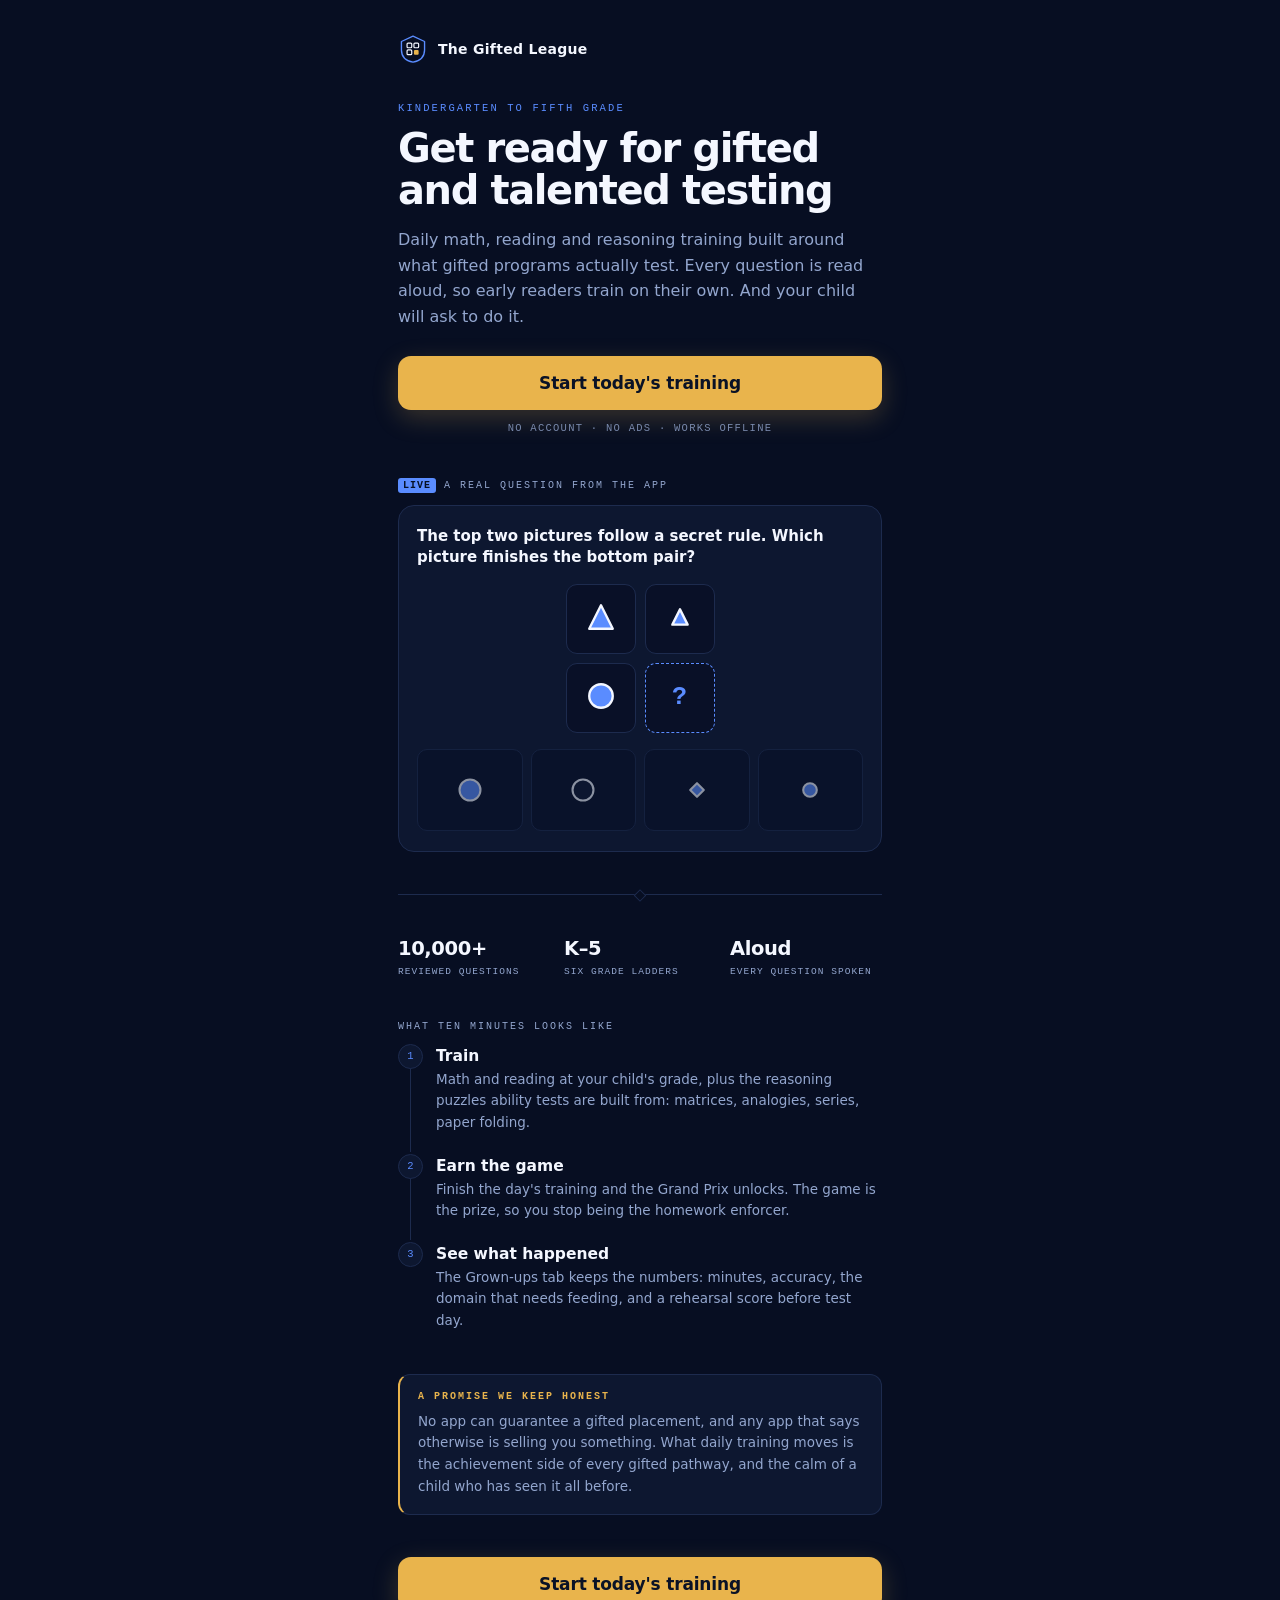
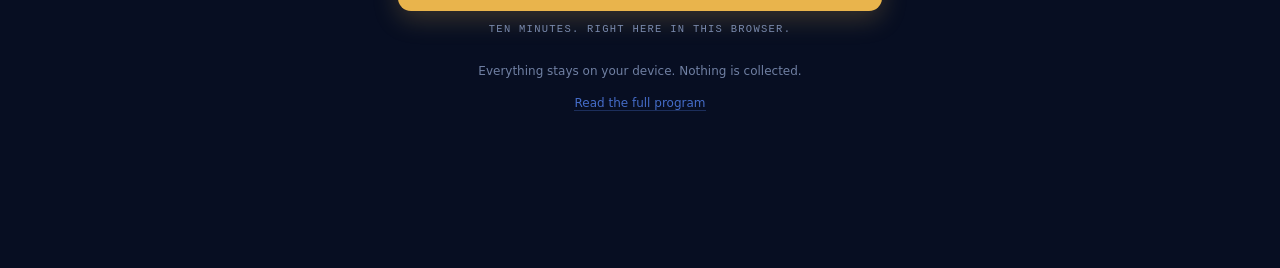
==== commit 83d685c6: "New front door, sectioned Grown-ups tab, device transfer, richer rehearsal" ====
--- a/index.html
+++ b/index.html
@@ -100,25 +100,73 @@
   .day-dot.today{border-color:var(--coral);border-width:2.5px;}
   .streak-line{text-align:center;font-weight:800;color:var(--ink);font-size:15px;margin-bottom:4px;}
   .avatar-row{display:flex;gap:12px;justify-content:center;flex-wrap:wrap;margin:14px 0 18px;}
+  /* ===== The Gifted League front door ===== */
+  body.landing-on{background:#070E22;}
   body.landing-on .topbar,body.landing-on .navbar{display:none !important;}
-  .land{max-width:520px;margin:0 auto;padding:26px 20px 40px;text-align:center;}
-  .land-mark{font:900 13px/1 system-ui;letter-spacing:.24em;color:#2F6BFF;margin:14px 0 6px;}
-  .land h1{font-size:34px;line-height:1.12;margin:4px 0 10px;color:var(--ink);}
-  .land .sub{font-size:16.5px;line-height:1.55;color:var(--ink2);margin:0 0 18px;}
-  .land-cta{display:block;width:100%;border:none;border-radius:16px;background:var(--coral);
-    color:#fff;font:800 19px system-ui;padding:16px;cursor:pointer;box-shadow:var(--shadow);}
-  .land-cta:active{transform:scale(.985);}
-  .land-note{font-size:13px;color:var(--ink2);margin:8px 0 18px;}
-  .land-chips{display:flex;gap:8px;justify-content:center;flex-wrap:wrap;margin:0 0 14px;}
-  .land-chips span{border:1.5px solid var(--line);background:var(--card);border-radius:999px;padding:7px 13px;font:700 12px system-ui;color:var(--ink2);}
-  .land-grid{display:grid;grid-template-columns:1fr 1fr;gap:10px;text-align:left;margin:0 0 20px;}
-  .land-card{background:var(--card);border:1.5px solid var(--line);border-radius:14px;padding:12px 13px;}
-  .land-card b{display:block;font-size:15px;margin-bottom:3px;color:var(--ink);}
-  .land-card span{font-size:12.5px;line-height:1.45;color:var(--ink2);}
-  .land-h2{font:800 15px system-ui;letter-spacing:.06em;color:var(--ink);margin:2px 0 10px;text-transform:uppercase;}
-  .land-honest{background:#FFF;border:1.5px solid var(--line);border-left:5px solid var(--gold);
-    border-radius:12px;padding:12px 14px;text-align:left;font-size:13.5px;line-height:1.55;color:var(--ink2);margin:0 0 22px;}
-  .land-foot{font-size:12px;color:var(--ink2);opacity:.8;}
+  #scr-landing{
+    --lg-ink:#070E22; --lg-card:#0D1730; --lg-line:#1D2B4E;
+    --lg-paper:#F4F7FF; --lg-muted:#93A6CE; --lg-blue:#5A8CFF; --lg-gold:#E9B44C;
+    --lg-mono:ui-monospace,SFMono-Regular,"SF Mono",Menlo,Consolas,monospace;
+    background:var(--lg-ink);color:var(--lg-paper);min-height:100vh;
+  }
+  .lg{max-width:540px;margin:0 auto;padding:22px 22px 46px;}
+  .lg-top{display:flex;align-items:center;gap:10px;margin-bottom:38px;}
+  .lg-crest{display:block;width:30px;height:30px;flex:none;}
+  .lg-mark{font:800 14px/1 system-ui;letter-spacing:.02em;color:var(--lg-paper);}
+  .lg-eyebrow{font-family:var(--lg-mono);font-size:10.5px;letter-spacing:.2em;
+    text-transform:uppercase;color:var(--lg-blue);margin:0 0 14px;}
+  .lg-h1{font:900 40px/1.04 system-ui;letter-spacing:-.035em;color:var(--lg-paper);margin:0 0 16px;}
+  .lg-sub{font-size:16px;line-height:1.6;color:var(--lg-muted);margin:0 0 26px;max-width:31em;}
+  .lg-cta{display:block;width:100%;border:none;border-radius:13px;background:var(--lg-gold);
+    color:#0A1226;font:800 17px system-ui;letter-spacing:-.01em;padding:17px;cursor:pointer;
+    transition:transform .12s ease,box-shadow .2s ease;box-shadow:0 8px 26px rgba(233,180,76,.22);}
+  .lg-cta:hover{box-shadow:0 10px 32px rgba(233,180,76,.34);}
+  .lg-cta:active{transform:scale(.985);}
+  .lg-trust{font-family:var(--lg-mono);font-size:10.5px;letter-spacing:.12em;text-transform:uppercase;
+    color:var(--lg-muted);opacity:.8;margin:12px 0 0;text-align:center;}
+  .lg-label{font-family:var(--lg-mono);font-size:10px;letter-spacing:.2em;text-transform:uppercase;
+    color:var(--lg-muted);margin:0 0 12px;display:flex;align-items:center;gap:8px;}
+  .lg-label span{background:var(--lg-blue);color:#061024;border-radius:3px;padding:2px 5px;font-weight:700;letter-spacing:.1em;}
+  .lg-demo{margin:44px 0 0;}
+  .lg-stage{background:var(--lg-card);border:1px solid var(--lg-line);border-radius:16px;padding:20px 18px;}
+  .lg-q{font:700 15px/1.4 system-ui;color:var(--lg-paper);margin:0 0 16px;}
+  .lg-matrix{display:grid;grid-template-columns:repeat(2,70px);gap:9px;justify-content:center;margin-bottom:16px;}
+  .lg-cell{width:70px;height:70px;border:1px solid var(--lg-line);border-radius:11px;
+    display:flex;align-items:center;justify-content:center;background:#091027;}
+  .lg-cell.ask{border-style:dashed;border-color:var(--lg-blue);color:var(--lg-blue);font:800 25px var(--lg-mono);}
+  .lg-cell.solved{border-color:var(--lg-blue);box-shadow:0 0 0 1px var(--lg-blue) inset;}
+  .lg-opts{display:grid;grid-template-columns:repeat(4,1fr);gap:8px;}
+  .lg-opt{border:1px solid var(--lg-line);border-radius:10px;padding:8px 2px;display:flex;
+    align-items:center;justify-content:center;background:#091027;opacity:.55;transition:opacity .3s ease,border-color .3s ease,background .3s ease;}
+  .lg-opt.on{opacity:1;border-color:var(--lg-blue);background:rgba(90,140,255,.1);}
+  .lg-fade{animation:lgIn .45s cubic-bezier(.2,.9,.25,1) both;}
+  @keyframes lgIn{from{opacity:0;transform:scale(.82)}to{opacity:1;transform:scale(1)}}
+  .lg-rule{height:1px;background:var(--lg-line);margin:42px 0;position:relative;}
+  .lg-rule::after{content:'';position:absolute;left:50%;top:-3px;width:7px;height:7px;
+    transform:translateX(-50%) rotate(45deg);background:var(--lg-ink);border:1px solid var(--lg-line);}
+  .lg-stats{display:grid;grid-template-columns:repeat(3,1fr);gap:14px;text-align:left;}
+  .lg-stats b{display:block;font:800 19.5px system-ui;letter-spacing:-.02em;color:var(--lg-paper);}
+  .lg-stats span{display:block;font-family:var(--lg-mono);font-size:9.5px;letter-spacing:.11em;
+    text-transform:uppercase;color:var(--lg-muted);margin-top:5px;line-height:1.5;}
+  .lg-day{margin:42px 0 0;}
+  .lg-step{display:grid;grid-template-columns:26px 1fr;gap:12px;padding-bottom:20px;position:relative;}
+  .lg-step:last-child{padding-bottom:0;}
+  .lg-step::before{content:'';position:absolute;left:12px;top:24px;bottom:2px;width:1px;background:var(--lg-line);}
+  .lg-step:last-child::before{display:none;}
+  .lg-num{width:25px;height:25px;border-radius:50%;border:1px solid var(--lg-line);background:var(--lg-card);
+    display:flex;align-items:center;justify-content:center;font-family:var(--lg-mono);font-size:10.5px;color:var(--lg-blue);z-index:1;}
+  .lg-step h3{font:800 15.5px system-ui;color:var(--lg-paper);margin:3px 0 4px;}
+  .lg-step p{font-size:13.5px;line-height:1.6;color:var(--lg-muted);margin:0;}
+  .lg-promise{margin:42px 0 0;border:1px solid var(--lg-line);border-left:2px solid var(--lg-gold);
+    border-radius:12px;padding:16px 18px;background:var(--lg-card);}
+  .lg-promise h3{font-family:var(--lg-mono);font-size:10px;letter-spacing:.2em;text-transform:uppercase;
+    color:var(--lg-gold);margin:0 0 9px;}
+  .lg-promise p{font-size:13.5px;line-height:1.62;color:var(--lg-muted);margin:0;}
+  .lg-close{margin:42px 0 0;}
+  .lg-foot{margin:26px 0 0;text-align:center;font-size:12px;line-height:1.7;color:var(--lg-muted);opacity:.75;}
+  .lg-foot a{color:var(--lg-blue);text-decoration:none;border-bottom:1px solid rgba(90,140,255,.35);}
+  @media (max-width:360px){ .lg-h1{font-size:33px;} .lg-stats b{font-size:17.5px;} }
+  @media (prefers-reduced-motion:reduce){ .lg-fade{animation:none;} .lg-cta{transition:none;} }
   #printArea{display:none;}
   @media print{
     body{background:#fff !important;}
@@ -128,6 +176,20 @@
     .pw-q{page-break-inside:avoid;break-inside:avoid;}
     .pw-break{page-break-before:always;}
   }
+  .psec{border:1.5px solid var(--line);border-radius:14px;background:var(--card);margin-bottom:8px;}
+  .psec>summary{list-style:none;cursor:pointer;padding:13px 14px;font:800 14.5px system-ui;
+    color:var(--ink);display:flex;align-items:center;justify-content:space-between;gap:10px;border-radius:14px;}
+  .psec>summary::-webkit-details-marker{display:none;}
+  .psec>summary::after{content:'';width:7px;height:7px;flex:none;margin-right:3px;
+    border-right:2.2px solid var(--ink2);border-bottom:2.2px solid var(--ink2);
+    transform:rotate(45deg);transition:transform .18s ease;}
+  .psec[open]>summary::after{transform:rotate(-135deg);}
+  .psec[open]>summary{border-bottom:1px solid var(--line);border-radius:14px 14px 0 0;}
+  .psec>summary:focus-visible{outline:3px solid var(--math);outline-offset:2px;}
+  .psec-tag{font:700 11px system-ui;color:var(--ink2);margin-left:auto;}
+  .psec-b{padding:8px 14px 14px;}
+  .psec-hint{font-size:12px;line-height:1.5;color:var(--ink2);margin:2px 0 10px;}
+  .psec-b .pstat:first-child{border-top:none;}
   .ptools{display:grid;grid-template-columns:1fr 1fr;gap:8px;margin:10px 0 2px;}
   .ptools button{font:800 13px system-ui;padding:11px 8px;border-radius:12px;border:1.5px solid var(--line);background:#fff;color:var(--ink);cursor:pointer;}
   .ptools button:active{transform:scale(.98);}
@@ -466,7 +528,7 @@
   .race-track.arcade .lname{position:absolute;left:4px;top:2px;font-size:10px;font-weight:900;color:#8FA0D0;letter-spacing:.05em;text-transform:uppercase;z-index:2;}
   .race-track.arcade .racer{top:10px;filter:drop-shadow(0 0 6px rgba(120,160,255,.45));z-index:2;}
   .racer.boost::before{content:'';position:absolute;right:92%;top:12px;width:26px;height:14px;border-radius:50%;
-    background:radial-gradient(ellipse at right,#FFD34E 10%,#FF8A3D 55%,transparent 75%);
+    background:radial-gradient(ellipse at right,#FFD34E 10%,#F5B02E 55%,transparent 75%);
     filter:blur(1px);animation:flick .18s infinite alternate;}
   @keyframes flick{from{transform:scaleX(1)}to{transform:scaleX(1.5);opacity:.7}}
   .pos-chip{position:absolute;right:4px;top:16px;font-size:11px;font-weight:900;color:#8FA0D0;
@@ -603,24 +665,77 @@
     </div>
   </div>
 
-  <!-- LANDING (first visit only: the parent-facing front door) -->
+  <!-- LANDING: the parent-facing front door, first visit only -->
   <div class="screen" id="scr-landing">
-    <div class="land">
-      <span id="landMascot"></span>
-      <div class="land-mark">THE GIFTED LEAGUE</div>
-      <h1>Get ready for gifted and talented testing</h1>
-      <p class="sub">Daily math and reading training for kindergarten through fifth grade,
-        built around the skills gifted programs test. Every question is read aloud, so early
-        readers train on their own. And your kid will ask to do it.</p>
-      <button class="land-cta" id="landGo">Start today's training</button>
-      <p class="land-note">No account. No ads. Works offline.</p>
-      <div class="land-chips">
-        <span>10,000+ reviewed questions</span>
-        <span>Kindergarten to 5th grade</span>
-        <span>Everything read aloud</span>
+    <div class="lg">
+      <header class="lg-top">
+        <svg class="lg-crest" viewBox="0 0 48 48" aria-hidden="true">
+          <path d="M24 3.5 42.5 12v13.5c0 11.2-7.9 17.4-18.5 19.5C13.4 42.9 5.5 36.7 5.5 25.5V12z"
+                fill="none" stroke="#5A8CFF" stroke-width="2.2" stroke-linejoin="round"/>
+          <rect x="14.5" y="14.5" width="7.5" height="7.5" rx="1.6" fill="none" stroke="#F4F7FF" stroke-width="1.9"/>
+          <rect x="25.5" y="14.5" width="7.5" height="7.5" rx="1.6" fill="none" stroke="#F4F7FF" stroke-width="1.9"/>
+          <rect x="14.5" y="25.5" width="7.5" height="7.5" rx="1.6" fill="none" stroke="#F4F7FF" stroke-width="1.9"/>
+          <rect x="25.5" y="25.5" width="7.5" height="7.5" rx="1.6" fill="#E9B44C"/>
+        </svg>
+        <span class="lg-mark">The Gifted League</span>
+      </header>
+
+      <p class="lg-eyebrow">Kindergarten to fifth grade</p>
+      <h1 class="lg-h1">Get ready for gifted and talented testing</h1>
+      <p class="lg-sub">Daily math, reading and reasoning training built around what gifted
+        programs actually test. Every question is read aloud, so early readers train on their own.
+        And your child will ask to do it.</p>
+      <button class="lg-cta" id="landGo">Start today's training</button>
+      <p class="lg-trust">No account &middot; No ads &middot; Works offline</p>
+
+      <section class="lg-demo">
+        <div class="lg-label"><span>Live</span> a real question from the app</div>
+        <div class="lg-stage" id="landDemo"></div>
+      </section>
+
+      <div class="lg-rule"></div>
+
+      <section class="lg-stats">
+        <div><b>10,000+</b><span>reviewed questions</span></div>
+        <div><b>K&ndash;5</b><span>six grade ladders</span></div>
+        <div><b>Aloud</b><span>every question spoken</span></div>
+      </section>
+
+      <section class="lg-day">
+        <div class="lg-label">What ten minutes looks like</div>
+        <div class="lg-step">
+          <span class="lg-num">1</span>
+          <div><h3>Train</h3><p>Math and reading at your child's grade, plus the reasoning
+            puzzles ability tests are built from: matrices, analogies, series, paper folding.</p></div>
+        </div>
+        <div class="lg-step">
+          <span class="lg-num">2</span>
+          <div><h3>Earn the game</h3><p>Finish the day's training and the Grand Prix unlocks.
+            The game is the prize, so you stop being the homework enforcer.</p></div>
+        </div>
+        <div class="lg-step">
+          <span class="lg-num">3</span>
+          <div><h3>See what happened</h3><p>The Grown-ups tab keeps the numbers: minutes,
+            accuracy, the domain that needs feeding, and a rehearsal score before test day.</p></div>
+        </div>
+      </section>
+
+      <div class="lg-promise">
+        <h3>A promise we keep honest</h3>
+        <p>No app can guarantee a gifted placement, and any app that says otherwise is selling
+          you something. What daily training moves is the achievement side of every gifted
+          pathway, and the calm of a child who has seen it all before.</p>
       </div>
-      <p class="land-foot">Everything stays on your device. The full story for parents is
-        inside, in the Grown-ups tab.</p>
+
+      <div class="lg-close">
+        <button class="lg-cta" id="landGo2">Start today's training</button>
+        <p class="lg-trust">Ten minutes. Right here in this browser.</p>
+      </div>
+
+      <footer class="lg-foot">
+        <p>Everything stays on your device. Nothing is collected.</p>
+        <p><a href="site/index.html" id="landSite">Read the full program</a></p>
+      </footer>
     </div>
   </div>
 
@@ -1303,7 +1418,7 @@
 /* ============ confetti (SVG bits, brand colors) ============ */
 function confetti(n){
   if(reduceMotion)return;
-  const colors=['#FF8A3D','#2D7FF0','#8C56D9','#F5B02E','#4DB271'];
+  const colors=['#F5B02E','#2D7FF0','#8C56D9','#FFD34E','#4DB271'];
   const shapes=[
     c=>`<circle cx="7" cy="7" r="6" fill="${c}"/>`,
     c=>`<rect x="2" y="2" width="10" height="10" rx="2" fill="${c}"/>`,
@@ -1510,7 +1625,7 @@
   const s=size||60;
   const m={circle:'<circle cx="30" cy="30" r="24" fill="#2D7FF0" stroke="#1B5FC4" stroke-width="3"/>',
     square:'<rect x="8" y="8" width="44" height="44" rx="2" fill="#8C56D9" stroke="#6B3AB0" stroke-width="3"/>',
-    rectangle:'<rect x="4" y="16" width="52" height="30" rx="2" fill="#FF8A3D" stroke="#E5721F" stroke-width="3"/>',
+    rectangle:'<rect x="4" y="16" width="52" height="30" rx="2" fill="#F5B02E" stroke="#C68A0E" stroke-width="3"/>',
     triangle:'<polygon points="30,6 55,52 5,52" fill="#4DB271" stroke="#37935A" stroke-width="3"/>',
     rtriangle:'<polygon points="8,8 8,52 52,52" fill="#4DB271" stroke="#37935A" stroke-width="3"/>',
     hexagon:'<polygon points="30,4 52,17 52,43 30,56 8,43 8,17" fill="#F5B02E" stroke="#D4941A" stroke-width="3"/>',
@@ -12364,6 +12479,7 @@
 function renderParent(){
   const st=$('statList');
   let rows='';
+  const SEC=[];
   const t=todayStr();
   /* On-device-only counters: the analytics substitute. Everything here is
      computed live from data already stored in this browser; nothing is
@@ -12380,7 +12496,7 @@
       const k=dd.getFullYear()+'-'+String(dd.getMonth()+1).padStart(2,'0')+'-'+String(dd.getDate()).padStart(2,'0');
       wkM+=S.playLog[k]||0;if(S.history&&S.history[k])wkQ+=S.history[k].a||0;
     }
-    rows+=`<div style="font-weight:800;margin:0 0 6px;font-size:15px">At a glance</div>
+    rows+=`
     <div class="pcgrid">
       <div class="pcell"><b>${dk.length}</b><span>days practiced</span></div>
       <div class="pcell"><b>${mins}</b><span>minutes trained</span></div>
@@ -12395,6 +12511,7 @@
     rows+=`<div class="pstat"><span style="font-size:12px;color:var(--ink2)">This week: ${wkM} minutes and ${wkQ} questions. Counted on this device only. Nothing is ever sent anywhere.</span><b></b></div>`;
     if(S.mg&&S.mg.a)rows+=`<div class="pstat"><span>Mind Gym puzzles (ability-test formats)</span><b>${S.mg.r}/${S.mg.a} right</b></div>`;
   }
+  SEC.push(['Today at a glance',rows,1]);rows='';
   rows+=`<div class="pstat"><span>Test date</span><b><input type="date" class="gmini" style="font:700 13px system-ui;padding:6px 8px;border:1.5px solid var(--line);border-radius:9px;background:#fff;color:var(--ink)" value="${S.testDate||''}" onchange="parentSetTestDate(this.value)"></b></div>`;
   if(S.testDate){
     const dleft=Math.ceil((new Date(S.testDate+'T12:00:00')-new Date())/864e5);
@@ -12409,15 +12526,16 @@
   rows+=`<div class="pstat"><span>Which test are you preparing for?</span><b>${Object.keys(TEST_MODES).map(k=>
     `<button class="gmini${testMode()===k?' on':''}" onclick="parentSetTestMode('${k}')">${TEST_MODES[k].name}</button>`).join('')}</b></div>`;
   rows+=`<div class="pstat"><span style="font-size:12px;color:var(--ink2)">${TEST_MODES[testMode()].note} This changes the Mind Gym mix only; the worlds keep following the grade. <span style="opacity:.75">${TEST_MODE_DISCLAIMER}</span></span><b></b></div>`;
+  SEC.push(['Test preparation',rows,0]);rows='';
   {
     const wk=weekStats(),ed=domainEdges();
-    rows+=`<div style="font-weight:800;margin:12px 0 2px;font-size:15px">This week's hero report</div>`;
     rows+=`<div class="pstat"><span style="font-size:13px;line-height:1.55;color:var(--ink2)">${weekNarrative(wk,ed)}</span><b></b></div>`;
     if((S.mocks||[]).length){
       const last=S.mocks[S.mocks.length-1];
       rows+=`<div class="pstat"><span>Last rehearsal (${last.d})</span><b>${last.got}/${last.tot} in ${last.mins} min</b></div>`;
     }
   }
+  SEC.push(["This week's report",rows,0]);rows='';
   rows+=`<div class="pstat"><span>Student</span><b>${esc(S.player||'Not set')}</b></div>`;
   const pgd=gradeDef();
   rows+=`<div class="pstat"><span>Class and grade</span><b>${esc(pgd.cls)}, ${pgd.label.toLowerCase()}</b></div>`;
@@ -12435,6 +12553,7 @@
     }
   }
   rows+=`<div class="pstat"><span style="font-size:12px;color:var(--ink2)">Changing the grade changes every question to that grade's level. Stars, streaks and coins stay.</span><b></b></div>`;
+  SEC.push(['Student and settings',rows,0]);rows='';
   rows+=`<div class="pstat"><span>Today’s play time</span><b>${S.playLog[t]||0} min</b></div>`;
   rows+=`<div class="pstat"><span>Days in a row</span><b>${S.streakDays}</b></div>`;
   const days=Object.keys(S.history||{}).sort();
@@ -12485,21 +12604,53 @@
       rows+=`<div class="pstat"><span>${k}</span><b>${d.r}/${d.a} right</b></div>`;
     });
   }
+  SEC.push(['Progress detail',rows,0]);rows='';
   const nProf=Object.keys(ROOT.profiles||{}).length||1;
-  const tools=`<div style="font-weight:800;margin:14px 0 2px;font-size:15px">Test day tools</div>
-    <p class="subtle" style="font-size:12px;margin:0 0 6px">A rehearsal runs ${mockTotal()} questions in three parts with no answers shown until the end, the way the real sitting feels.</p>
-    <button class="btn btn-primary" id="mockBtn" style="width:100%;margin-bottom:8px">Start Mock Test Day</button>
-    <div style="font-weight:800;margin:12px 0 2px;font-size:15px">Print</div>
-    <p class="subtle" style="font-size:12px;margin:0 0 4px">Packs are generated fresh every time, with an answer key on the last page. Choose your printer, or save as PDF.</p>
-    <div class="ptools">
-      ${Object.keys(PACK_KINDS).map(k=>`<button data-pack="${k}">${PACK_KINDS[k].name}</button>`).join('')}
-      <button data-report="week">Weekly hero report</button>
-      <button data-report="school">Group report${nProf>1?' ('+nProf+')':''}</button>
-    </div>`;
-  st.innerHTML=(rows||'<p class="parent-note">No rounds played yet.</p>')+tools+
-    '<button class="btn btn-quiet" id="renameBtn" style="margin-top:12px">Switch student or add a new one</button>';
+  SEC.push(['Test day tools',
+    `<p class="psec-hint">A rehearsal runs ${mockTotal()} questions in three parts, drawn from every format your chosen test uses, with no answers shown until the end. That is the part practice cannot teach.</p>
+     <button class="btn btn-primary" id="mockBtn" style="width:100%">Start Mock Test Day</button>`,0]);
+  SEC.push(['Print packs and reports',
+    `<p class="psec-hint">Every pack is generated fresh, with an answer key on the last page. Choose a printer, or save as PDF.</p>
+     <div class="ptools">
+       ${Object.keys(PACK_KINDS).map(k=>`<button data-pack="${k}">${PACK_KINDS[k].name}</button>`).join('')}
+       <button data-report="week">Weekly hero report</button>
+       <button data-report="school">Group report${nProf>1?' ('+nProf+')':''}</button>
+     </div>`,0]);
+  SEC.push(['Devices',
+    `<p class="psec-hint">Move a hero between a phone, a tablet and a laptop. Export writes a small file you can AirDrop, email or drop in a cloud folder; importing it on the other device <b>merges</b> the two records rather than replacing either, so days trained on both devices all count.</p>
+     <div class="ptools">
+       <button id="expOne">Export ${esc(S.player||'this hero')}</button>
+       <button id="expAll">Export all ${nProf} student${nProf===1?'':'s'}</button>
+       <button id="impBtn">Import a .hero file</button>
+       <button id="impInfo">What gets merged?</button>
+     </div>
+     <input type="file" id="impFile" accept=".hero,application/json" style="display:none">
+     <p class="psec-hint" id="syncMsg" style="margin:10px 0 0"></p>`,0]);
+  SEC.push(['The program, in full',
+    `<p class="psec-hint">The complete write-up of how The Gifted League is built, what it trains, and the standards behind every world.</p>
+     <div class="ptools">
+       <button onclick="window.open('site/index.html','_blank')">The program</button>
+       <button onclick="window.open('site/academy.html','_blank')">Dr Sam&#8217;s Academy</button>
+       <button onclick="window.open('site/about.html','_blank')">About Dr Sam</button>
+       <button onclick="window.open('privacy.html','_blank')">Privacy</button>
+     </div>`,0]);
+  st.innerHTML=SEC.filter(x=>x[1]&&x[1].trim()).map(x=>
+    `<details class="psec"${x[2]?' open':''}><summary>${x[0]}</summary><div class="psec-b">${x[1]}</div></details>`).join('')+
+    '<button class="btn btn-quiet" id="renameBtn" style="margin-top:10px">Switch student or add a new one</button>';
   $('renameBtn').onclick=()=>{save();renderNameScreen();show('scr-name');};
   const mb=$('mockBtn');if(mb)mb.onclick=()=>mockStart();
+  const eo=$('expOne');if(eo)eo.onclick=()=>heroExport(false);
+  const ea=$('expAll');if(ea)ea.onclick=()=>heroExport(true);
+  const ib=$('impBtn');if(ib)ib.onclick=()=>$('impFile').click();
+  const ii=$('impInfo');if(ii)ii.onclick=()=>{
+    $('syncMsg').innerHTML='Merging keeps the <b>union</b> of every day trained, and the better of every counter: stars, levels, crowns, cards, streaks, Mind Gym and rehearsals. Nothing is lost from either device, and no number is double counted. Grade, voice and test date come from whichever file was exported most recently.';
+  };
+  const inp=$('impFile');
+  if(inp)inp.onchange=e=>{
+    const f=e.target.files&&e.target.files[0];
+    if(f)heroImport(f);
+    e.target.value='';
+  };
   st.querySelectorAll('[data-pack]').forEach(b=>b.onclick=()=>printPack(b.getAttribute('data-pack')));
   st.querySelectorAll('[data-report]').forEach(b=>b.onclick=()=>{
     b.getAttribute('data-report')==='week'?printWeekly():printSchool();
@@ -12507,14 +12658,15 @@
   let planRows='';
   if(!PLANS.pilot){
     const T=PLANS.tiers;
-    planRows=`<h3><svg class="icon"><use href="#i-shield"/></svg>Plans</h3>
+    planRows=`
     <p><strong>${T.free.name}, $0:</strong> ${T.free.blurb}</p>
     <p><strong>${T.pro.name}, $${T.pro.priceMonthly}/month or $${T.pro.priceYearly}/year:</strong> ${T.pro.blurb}</p>
     <p><strong>${T.advanced.name}, $${T.advanced.priceMonthly}/month or $${T.advanced.priceYearly}/year:</strong> ${T.advanced.blurb}</p>
     <p><strong>${T.enterprise.name}, $${T.enterprise.perStudentYearly} per student per year:</strong> ${T.enterprise.blurb}</p>`;
   }
-  $('parentInfo').innerHTML=planRows+`
-    <h3><svg class="icon"><use href="#i-shield"/></svg>About this practice</h3>
+  $('parentInfo').innerHTML=
+    (planRows?`<details class="psec"><summary>Plans</summary><div class="psec-b">${planRows}</div></details>`:'')+
+    `<details class="psec"><summary>How this practice is built</summary><div class="psec-b">
     <p><strong>The Gifted League, in brief:</strong> more than ten thousand questions written and
     reviewed against grade standards, kindergarten through fifth grade. Six grade ladders, so every
     question, timer and challenge follows the grade you pick. Everything is read aloud, so early
@@ -12533,7 +12685,7 @@
     <div class="weekplan"><p><strong>Week 3: Super Mix daily.</strong> Practice the habit that matters most on test day: listen, think, then tap. The practice worlds are never timed, so there is no reward for rushing. The Grand Prix does put a clock on the later laps, and that is deliberate and separate: it builds tolerance for answering under mild pressure, which is what a timed screener actually feels like. If the clock stresses him, stay in the practice worlds.</p></div>
     <p><strong>Healthy limits are built in:</strong> a stretch break every third round, and a wind-down screen after about 25 minutes of play. For young children, two short sessions beat one long one, and sleep the night before a test beats everything.</p>
     <p><strong>The Grand Prix gate is deliberately demanding:</strong> the daily chest plus at least 50 questions answered and 30 correct that day. That guarantees a real practice volume before the reward race, and the race itself climbs across its four laps, ending at second-grade math and third-grade reading.</p>
-    <p><strong>Privacy:</strong> this app is a single file that runs entirely in the browser. It makes no network requests of any kind, there is no account, no analytics, and no telemetry. Every score, card, and history entry is stored only in this browser on this device, and clearing the browser data for this site erases it. Nothing about your child leaves the device.</p><p>Progress saves on this device, separately for each student. Use the switch button above to move between students or add a new one. Each student keeps their own stars, cards, levels, and day-by-day history. The Grown-ups tab opens with a press-and-hold so little fingers stay in the game.</p>`;
+    <p><strong>Privacy:</strong> this app is a single file that runs entirely in the browser. It makes no network requests of any kind, there is no account, no analytics, and no telemetry. Every score, card, and history entry is stored only in this browser on this device, and clearing the browser data for this site erases it. Nothing about your child leaves the device.</p><p>Progress saves on this device, separately for each student. Use the switch button above to move between students or add a new one. Each student keeps their own stars, cards, levels, and day-by-day history. The Grown-ups tab opens with a press-and-hold so little fingers stay in the game.</p></div></details>`;
 }
 
 
@@ -12543,9 +12695,9 @@
    by grade. This trains the FORMATS ability tests use, for familiarity
    and calm; it does not claim to raise a true ability score. */
 function mgStarPts(R){let p='';for(let i=0;i<10;i++){const r=i%2?R*0.45:R;const a=-Math.PI/2+i*Math.PI/5;p+=(i?'L':'M')+(r*Math.cos(a)).toFixed(1)+' '+(r*Math.sin(a)).toFixed(1);}return p+'Z';}
-function mgFigSVG(f,px){
-  px=px||70;
-  const fill=f.fill?'#2F6BFF':'#FFFFFF', st='#17233B';
+function mgFigSVG(f,px,pal){
+  px=px||70;pal=pal||{};
+  const fill=f.fill?(pal.on||'#2F6BFF'):(pal.off||'#FFFFFF'), st=pal.line||'#17233B';
   const n=Math.min(4,f.count||1), base=34*(f.size||1)*(n>1?(n>=4?0.42:0.55):1);
   let inner='';
   for(let i=0;i<n;i++){
@@ -12953,6 +13105,45 @@
 $('mgQuit').onclick=()=>{hushed();sfx.tap();renderHome();show('scr-home');};
 $('mgSay').onclick=()=>{if(GYM&&GYM.q)speak(GYM.q.say);};
 
+/* ============ the front door's live question ============
+   Not a mockup: mgMatrixQ is the same generator the Mind Gym runs. The
+   parent watches a real item build and resolve, which argues the product
+   better than any screenshot of it could. */
+let LAND_T=[];
+function landStop(){LAND_T.forEach(clearTimeout);LAND_T=[];}
+function landDemo(){
+  const stage=document.getElementById('landDemo');
+  if(!stage)return;
+  landStop();
+  const PAL={on:'#5A8CFF',off:'#0D1730',line:'#F4F7FF'};
+  const calm=window.matchMedia&&window.matchMedia('(prefers-reduced-motion:reduce)').matches;
+  const fresh=mgMatrixQ(2);
+  stage.innerHTML=
+    '<p class="lg-q">'+fresh.text+'</p>'+
+    '<div class="lg-matrix">'+
+      '<div class="lg-cell" id="lgA"></div><div class="lg-cell" id="lgB"></div>'+
+      '<div class="lg-cell" id="lgC"></div><div class="lg-cell ask" id="lgD">?</div>'+
+    '</div>'+
+    '<div class="lg-opts" id="lgOpts"></div>';
+  /* pull the four option figures straight from the generated item */
+  const opts=fresh.choices.map(c=>String(c.label));
+  const recolor=svg=>svg.replace(/fill="#2F6BFF"/g,'fill="#5A8CFF"')
+    .replace(/fill="#FFFFFF"/g,'fill="#0D1730"').replace(/stroke="#17233B"/g,'stroke="#F4F7FF"');
+  const mtx=(String(fresh.visual).match(/<svg[\s\S]*?<\/svg>/g)||[]).map(recolor);
+  const at=(id,html,cls)=>{const el=document.getElementById(id);if(el){el.innerHTML=html;if(cls)el.className=cls;}};
+  const box=document.getElementById('lgOpts');
+  box.innerHTML=opts.map((o,i)=>'<div class="lg-opt" id="lgO'+i+'">'+recolor(o)+'</div>').join('');
+  const step=(ms,fn)=>LAND_T.push(setTimeout(fn,calm?Math.min(ms,60):ms));
+  if(mtx.length>=3){
+    at('lgA','<span class="lg-fade">'+mtx[0]+'</span>');
+    step(360,()=>at('lgB','<span class="lg-fade">'+mtx[1]+'</span>'));
+    step(720,()=>at('lgC','<span class="lg-fade">'+mtx[2]+'</span>'));
+  }
+  step(2200,()=>{const el=document.getElementById('lgO'+fresh.key);if(el)el.classList.add('on');});
+  step(2900,()=>at('lgD','<span class="lg-fade">'+recolor(opts[fresh.key])+'</span>','lg-cell solved'));
+  step(calm?9e6:6400,()=>{if(document.body.classList.contains('landing-on'))landDemo();});
+}
+
 /* ============ printing: packs and reports ============ */
 const PW_CSS='font-family:Georgia,serif;color:#000;line-height:1.45;';
 function pwHead(title,sub){
@@ -13105,21 +13296,161 @@
   doPrint(b);
 }
 
+/* ============ moving a hero between devices ============
+   No server, no account, no telemetry: a hero travels as a small file the
+   family owns. Import merges, so training done on two devices adds up
+   instead of one overwriting the other. */
+const HERO_V=1;
+function heroBlob(name,obj){
+  try{
+    const url=URL.createObjectURL(new Blob([JSON.stringify(obj)],{type:'application/json'}));
+    const a=document.createElement('a');
+    a.href=url;a.download=name;document.body.appendChild(a);a.click();
+    setTimeout(()=>{URL.revokeObjectURL(url);a.remove();},400);
+    return true;
+  }catch(e){return false;}
+}
+function heroExport(all){
+  save();
+  const profiles={};
+  if(all){Object.keys(ROOT.profiles||{}).forEach(k=>profiles[k]=ROOT.profiles[k]);}
+  if(S.player)profiles[S.player]=S;
+  const names=Object.keys(profiles);
+  if(!names.length){$('syncMsg').textContent='There is no hero to export yet.';return;}
+  const safe=(all?'gifted-league-'+names.length+'-students':String(names[0]).replace(/[^a-z0-9]+/gi,'-').toLowerCase()+'-gifted-league');
+  const ok=heroBlob(safe+'.hero',{app:'The Gifted League',v:HERO_V,exported:new Date().toISOString(),profiles});
+  $('syncMsg').innerHTML=ok
+    ?`Saved <b>${esc(safe)}.hero</b> to your downloads. Send it to the other device, open The Gifted League there, and use Import.`
+    :'This browser blocked the download. Try again from the browser tab rather than an installed shortcut.';
+}
+function mergeNum(a,b){return Math.max(a||0,b||0);}
+function mergeMap(a,b,f){
+  const out=Object.assign({},a||{});
+  Object.keys(b||{}).forEach(k=>{out[k]=(k in out)?f(out[k],b[k]):b[k];});
+  return out;
+}
+function mergeProfile(mine,theirs,theirsNewer){
+  const out=Object.assign(freshState(),mine||{});
+  const T=theirs||{};
+  /* history and play minutes: the union, taking the fuller record per day,
+     never the sum, because the same day can appear in both files */
+  out.history=mergeMap(out.history,T.history,(a,b)=>((b.a||0)>(a.a||0)?b:a));
+  out.playLog=mergeMap(out.playLog,T.playLog,(a,b)=>Math.max(a||0,b||0));
+  ['stars','levels','crowns'].forEach(k=>{out[k]=mergeMap(out[k],T[k],mergeNum);});
+  ['perWorld'].forEach(k=>{
+    out[k]=mergeMap(out[k],T[k],(a,b)=>{
+      const o=Object.assign({},a);
+      Object.keys(b||{}).forEach(L=>{
+        o[L]=o[L]?{a:mergeNum(o[L].a,b[L].a),r:mergeNum(o[L].r,b[L].r)}:b[L];
+      });
+      return o;
+    });
+  });
+  out.perDomain=mergeMap(out.perDomain,T.perDomain,(a,b)=>({a:mergeNum(a.a,b.a),r:mergeNum(a.r,b.r)}));
+  out.ladder=mergeMap(out.ladder,T.ladder,mergeNum);
+  ['cards','badges'].forEach(k=>{out[k]=Object.assign({},out[k]||{},T[k]||{});});
+  out.unlockedAv=[...new Set((out.unlockedAv||[]).concat(T.unlockedAv||[]))];
+  ['coins','xp','bestStreak','streakDays','gpRuns'].forEach(k=>{out[k]=mergeNum(out[k],T[k]);});
+  out.mg={a:mergeNum((out.mg||{}).a,(T.mg||{}).a),r:mergeNum((out.mg||{}).r,(T.mg||{}).r)};
+  const seen={},mocks=[];
+  (out.mocks||[]).concat(T.mocks||[]).forEach(m=>{
+    const k=[m.d,m.got,m.tot,m.mins].join('|');
+    if(!seen[k]){seen[k]=1;mocks.push(m);}
+  });
+  out.mocks=mocks.sort((a,b)=>String(a.d).localeCompare(String(b.d))).slice(-10);
+  if(out.mg.a===0)delete out.mg;
+  /* preferences follow whichever file was written last */
+  if(theirsNewer){
+    ['grade','avatar','rate','voiceName','tmode','testDate','lastPlay','shieldWeek'].forEach(k=>{
+      if(T[k]!==undefined&&T[k]!=='')out[k]=T[k];
+    });
+  }
+  out.player=out.player||T.player;
+  return out;
+}
+function heroImport(file){
+  const msg=$('syncMsg');
+  const rd=new FileReader();
+  rd.onerror=()=>{msg.textContent='That file could not be read. Try exporting it again.';};
+  rd.onload=()=>{
+    let d=null;
+    try{d=JSON.parse(rd.result);}catch(e){}
+    if(!d||!d.profiles||typeof d.profiles!=='object'){
+      msg.textContent='That is not a Gifted League hero file. Look for a file ending in .hero';
+      return;
+    }
+    if((d.v||1)>HERO_V){
+      msg.textContent='That file was made by a newer version of the app. Update this device first.';
+      return;
+    }
+    const theirsNewer=!ROOT.stamp||String(d.exported||'')>String(ROOT.stamp||'');
+    const names=Object.keys(d.profiles);
+    let added=0,merged=0;
+    names.forEach(nm=>{
+      const inc=d.profiles[nm];
+      if(!inc||typeof inc!=='object')return;
+      if(ROOT.profiles[nm]){
+        ROOT.profiles[nm]=mergeProfile(ROOT.profiles[nm],inc,theirsNewer);
+        merged++;
+      }else{
+        ROOT.profiles[nm]=Object.assign(freshState(),inc,{player:nm});
+        added++;
+      }
+      if(S.player===nm)S=Object.assign(freshState(),ROOT.profiles[nm]);
+    });
+    ROOT.stamp=new Date().toISOString();
+    try{localStorage.setItem(ROOT_KEY,JSON.stringify(ROOT));}catch(e){}
+    save();
+    renderParent();refreshTopbar();
+    const m=$('syncMsg');
+    if(m)m.innerHTML=`Done. <b>${merged}</b> hero${merged===1?'':'es'} merged`+
+      (added?` and <b>${added}</b> new one${added===1?'':'s'} added`:'')+
+      `. Every day trained on both devices now counts once.`;
+  };
+  rd.readAsText(file);
+}
+
 /* ============ Mock Test Day ============ */
-const MOCK_PLAN=[
-  {id:'v',name:'Part 1: Word Reasoning',n:5,
-   say:'Part one: word reasoning. Listen to each one, then pick the best answer.'},
-  {id:'q',name:'Part 2: Number Reasoning',n:5,
-   say:'Part two: number reasoning. Take your time and think it through.'},
-  {id:'n',name:'Part 3: Picture Reasoning',n:6,
-   say:'Part three: picture reasoning. Look carefully at every picture.'}
-];
+/* Each battery gets its own paper. `k` is the draw pool for a section:
+   Mind Gym format keys plus 'math' and 'read', which pull live items from
+   the app's own worlds so achievement and reasoning sit side by side. */
+const MOCK_SETS={
+  all:[
+    {n:'Word Reasoning',k:['vb','vb','read'],c:4,say:'Part one: word reasoning. Listen to each one, then pick the best answer.'},
+    {n:'Number Reasoning',k:['num','num','math'],c:4,say:'Part two: number reasoning. Take your time and think it through.'},
+    {n:'Picture Reasoning',k:['mx','ser','odd','fold'],c:5,say:'Part three: picture reasoning. Look carefully at every picture.'},
+    {n:'What You Know',k:['math','read'],c:3,say:'Last part: what you know. These are the questions you train on every day.'}
+  ],
+  cogat:[
+    {n:'Verbal Battery',k:['vb','vb','read'],c:5,say:'Verbal battery. Listen to each one, then pick the best answer.'},
+    {n:'Quantitative Battery',k:['num','num','math'],c:5,say:'Quantitative battery. Take your time and think it through.'},
+    {n:'Nonverbal Battery',k:['mx','ser','odd','fold'],c:6,say:'Nonverbal battery. Look carefully at every picture.'}
+  ],
+  olsat:[
+    {n:'Verbal Reasoning',k:['vb','vb','vb','read'],c:6,say:'Verbal reasoning. Listen closely, then pick the best answer.'},
+    {n:'Figural Reasoning',k:['mx','ser','odd'],c:5,say:'Figural reasoning. Find the rule the pictures follow.'},
+    {n:'Quantitative Reasoning',k:['num','num','math'],c:5,say:'Quantitative reasoning. Think about how the numbers change.'}
+  ],
+  nnat:[
+    {n:'Pattern Completion',k:['mx','odd'],c:6,say:'Pattern completion. Find the piece that finishes the pattern.'},
+    {n:'Serial Reasoning',k:['ser'],c:5,say:'Serial reasoning. Work out what comes next.'},
+    {n:'Spatial Visualization',k:['fold','fold','mx'],c:5,say:'Spatial visualization. Picture the paper opening back up.'}
+  ]
+};
+function mockPlan(){
+  /* a fresh draw order every sitting, so no two rehearsals repeat */
+  return (MOCK_SETS[testMode()]||MOCK_SETS.all).map(sec=>{
+    const draw=[];
+    for(let i=0;i<sec.c;i++)draw.push(sec.k[i%sec.k.length]);
+    return {name:sec.n,n:sec.c,say:sec.say,draw:shuffle(draw)};
+  });
+}
 let MK=null;
-function mockWorldQ(sub){
+function mockWorldQ(sub,bump){
   try{
     const pool=WORLDS.filter(x=>x.sub===sub);
     const w=pool[rint(0,pool.length-1)];
-    const L=Math.max(1,Math.min(maxLvlFor(w),(S.levels&&S.levels[w.id])||1));
+    const L=Math.max(1,Math.min(maxLvlFor(w),((S.levels&&S.levels[w.id])||1)+(bump||0)));
     const Q=freshQ(L2=>w.gen(L2),L,()=>genOps(1));
     if(!Q||!Q.choices)return null;
     const k=Q.choices.findIndex(c=>c.correct);
@@ -13130,13 +13461,18 @@
   }catch(e){return null;}
 }
 function mockQ(sec,i,g){
-  if(sec==='v')return (i%2===1&&mockWorldQ('read'))||mgVerbalQ(g);
-  if(sec==='q')return (i%2===1&&mockWorldQ('math'))||mgNumQ(g);
-  return mgMake(['mx','ser','odd','fold','mx','ser'][i%6],g);
+  /* the last two items of every section reach a step above the child's
+     ladder, which is how a real battery ramps */
+  const late=i>=sec.n-2?1:0;
+  const ty=sec.draw[i%sec.draw.length];
+  if(ty==='read')return mockWorldQ('read',late)||mgVerbalQ(g);
+  if(ty==='math')return mockWorldQ('math',late)||mgNumQ(g);
+  return mgMake(ty,Math.min(5,g+late));
 }
 function mockStart(){
   S.mocks=S.mocks||[];
-  MK={s:0,i:0,n:0,t0:Date.now(),scores:MOCK_PLAN.map(()=>0),phase:'brief'};
+  const plan=mockPlan();
+  MK={s:0,i:0,n:0,t0:Date.now(),plan,scores:plan.map(()=>0),phase:'brief',mode:testMode()};
   /* a rehearsal gets a clean anti-repeat memory, so no item repeats inside it */
   GYM={i:0,r:0,used:{},types:[]};
   hushed();sfx.tap();show('scr-mock');mockBrief();
@@ -13148,15 +13484,18 @@
   const t=Math.floor((Date.now()-MK.t0)/1000);
   el.textContent=Math.floor(t/60)+':'+String(t%60).padStart(2,'0');
 }
-function mockTotal(){return MOCK_PLAN.reduce((a,p)=>a+p.n,0);}
+function mockTotal(){
+  return ((MK&&MK.plan)||MOCK_SETS[testMode()]||MOCK_SETS.all)
+    .reduce((a,p)=>a+(p.n||p.c||0),0);
+}
 function mockBrief(){
   MK.phase='brief';
   $('mkCount').textContent='Mock Test Day';
-  $('mkSection').textContent='Before we start';
+  $('mkSection').textContent=TEST_MODES[MK.mode].name+' rehearsal';
   $('mkText').innerHTML='Take one big breath in, and let it out slowly.';
   $('mkVisual').innerHTML='<div style="text-align:center">'+mascotSVG('idle',120)+'</div>'+
     '<p class="subtle" style="text-align:left;font-size:14px;line-height:1.6;margin:10px 2px 0">'+
-    'This is a practice run of test day. There are '+mockTotal()+' questions in three parts. '+
+    'This is a practice run of test day. There are '+mockTotal()+' questions in '+MK.plan.length+' parts. '+
     'I will read each one to you. Nobody tells you the answers until the very end, just like the real test. '+
     'There is no rush and no timer that can run out. If you are not sure, pick your best guess and keep going.</p>';
   $('mkChoices').innerHTML='';
@@ -13165,10 +13504,10 @@
   b.className='btn btn-primary';b.textContent="I'm ready";
   b.onclick=()=>{sfx.tap();MK.t0=Date.now();mockSection();};
   row.appendChild(b);
-  speak("Mock test day. Take one big breath in, and let it out slowly. There are "+mockTotal()+" questions in three parts. I will read each one to you. Nobody tells you the answers until the very end, just like the real test. There is no rush, and no timer can run out. If you are not sure, pick your best guess and keep going.");
+  speak("Mock test day. Take one big breath in, and let it out slowly. There are "+mockTotal()+" questions in "+MK.plan.length+" parts. I will read each one to you. Nobody tells you the answers until the very end, just like the real test. There is no rush, and no timer can run out. If you are not sure, pick your best guess and keep going.");
 }
 function mockSection(){
-  const p=MOCK_PLAN[MK.s];
+  const p=MK.plan[MK.s];
   MK.phase='intro';MK.st0=Date.now();
   $('mkCount').textContent='Question '+(MK.n+1)+' of '+mockTotal();
   $('mkSection').textContent=p.name;
@@ -13177,21 +13516,21 @@
   $('mkChoices').innerHTML='';
   const row=$('mkAction');row.innerHTML='';
   const b=document.createElement('button');
-  b.className='btn btn-primary';b.textContent='Start '+p.name.split(':')[0].toLowerCase();
+  b.className='btn btn-primary';b.textContent='Start '+p.name.toLowerCase();
   b.onclick=()=>{sfx.tap();mockNext();};
   row.appendChild(b);
   speak(p.say);
 }
 function mockNext(){
-  const p=MOCK_PLAN[MK.s];
+  const p=MK.plan[MK.s];
   if(MK.i>=p.n){
     MK.s++;MK.i=0;
-    if(MK.s>=MOCK_PLAN.length){mockFinish();return;}
+    if(MK.s>=MK.plan.length){mockFinish();return;}
     mockSection();return;
   }
   const g=curGrade();
   let q=null,tries=0;
-  while(!q&&tries++<6)q=mockQ(p.id,MK.i,g);
+  while(!q&&tries++<6)q=mockQ(p,MK.i,g);
   if(!q)q=mgMake('mx',g);
   MK.q=q;MK.phase='ask';
   $('mkCount').textContent='Question '+(MK.n+1)+' of '+mockTotal();
@@ -13228,15 +13567,16 @@
   const mins=Math.max(1,Math.round((Date.now()-MK.t0)/60000));
   const got=MK.scores.reduce((a,b)=>a+b,0),tot=mockTotal();
   const pct=Math.round(got/tot*100);
-  S.mocks=(S.mocks||[]).concat([{d:todayStr(),pct,got,tot,mins}]).slice(-10);
+  S.mocks=(S.mocks||[]).concat([{d:todayStr(),pct,got,tot,mins,mode:MK.mode}]).slice(-10);
   save();
   MK.phase='done';
   $('mkCount').textContent='Rehearsal complete';
   $('mkClock').textContent='';
-  $('mkSection').textContent='How it went';
+  $('mkSection').textContent='How it went &middot; '+TEST_MODES[MK.mode].name;
+  $('mkSection').innerHTML='How it went &middot; '+TEST_MODES[MK.mode].name;
   $('mkText').innerHTML='You finished all '+tot+' questions: <b>'+got+' right</b>.';
-  const rows=MOCK_PLAN.map((p,i)=>
-    '<div class="pstat"><span>'+p.name.replace(/^Part \d+: /,'')+'</span><b>'+MK.scores[i]+'/'+p.n+'</b></div>').join('');
+  const rows=MK.plan.map((p,i)=>
+    '<div class="pstat"><span>'+p.name+'</span><b>'+MK.scores[i]+'/'+p.n+'</b></div>').join('');
   const note=pct>=85?'Sitting comfortably above the range most gifted screeners use for the achievement criterion. Keep the habit, and keep test day boring.'
     :pct>=70?'A strong rehearsal. The formats are familiar; steady daily training is what moves the last stretch.'
     :pct>=50?'A solid working rehearsal. Look at the weakest part above and spend the next two weeks there.'
@@ -13340,7 +13680,7 @@
 sfx.megaFanfare=()=>{[523,659,784,1047,784,1047,1319,1568,2093].forEach((f,i)=>tone(f,i*.13,.22,'triangle',.17));};
 function fireworks(n){
   if(reduceMotion)return;
-  const colors=['#FFD34E','#FF6B6B','#7FE7FF','#8C56D9','#22C55E','#FF8A3D'];
+  const colors=['#FFD34E','#FF6B6B','#7FE7FF','#8C56D9','#22C55E','#F5B02E'];
   for(let i=0;i<(n||6);i++){
     setTimeout(()=>{
       const d=document.createElement('div');
@@ -13806,22 +14146,11 @@
 if(!S.player&&!Object.keys(ROOT.profiles).length){
   /* brand-new family: the parent-facing front door first, silent on purpose,
      with the game chrome hidden until a hero exists */
-  $('landMascot').innerHTML=mascotSVG('cheer',130);
   document.body.classList.add('landing-on');
-  try{
-    $('landDemo').innerHTML=
-      '<div style="background:var(--card);border:1.5px solid var(--line);border-radius:16px;padding:14px 16px;text-align:left;box-shadow:var(--shadow)">'+
-      '<div style="font:700 11px system-ui;color:#2F6BFF">Number City · step 2 of 3</div>'+
-      '<div style="height:5px;background:#E4ECFA;border-radius:3px;margin:8px 0"><div style="width:62%;height:5px;background:var(--gold);border-radius:3px"></div></div>'+
-      '<div style="font:800 16px system-ui;color:var(--ink);margin:4px 0 8px">Which fraction is greater, 5/8 or 1/2? '+
-      '<svg viewBox="0 0 24 24" style="width:15px;height:15px;vertical-align:-2px;fill:#2F6BFF"><path d="M4 9v6h4l5 4V5L8 9H4z"/></svg></div>'+
-      fracBarSVG(5,8)+
-      '<div style="display:flex;gap:8px;margin-top:10px">'+
-      ['5/8','1/2','They are equal'].map(function(x){return '<span style="flex:1;text-align:center;border:1.6px solid var(--line);border-radius:10px;padding:8px 4px;font:700 13px system-ui;color:var(--ink)">'+x+'</span>';}).join('')+
-      '</div></div>';
-  }catch(e){}
+  landDemo();
   var landStart=function(){
     sfx.tap();
+    landStop();
     document.body.classList.remove('landing-on');
     refreshTopbar();
     renderNameScreen();show('scr-name');
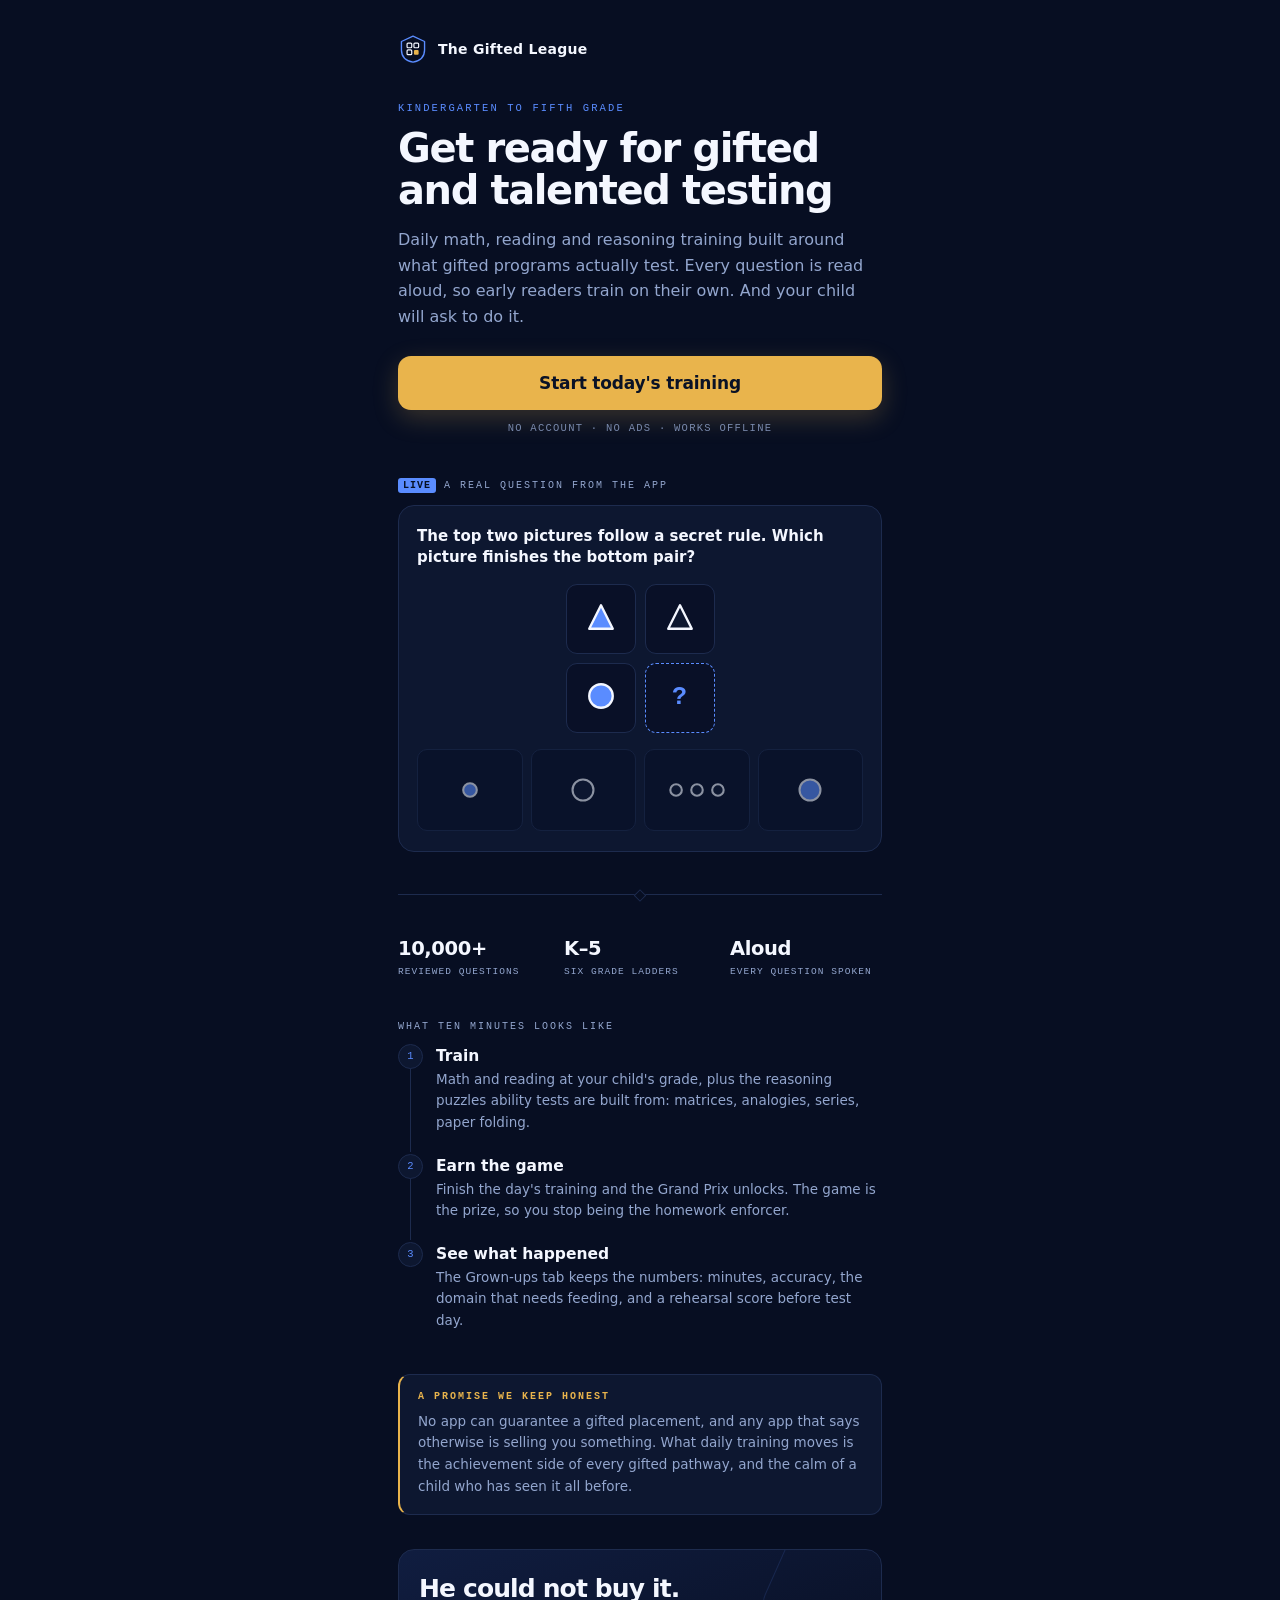
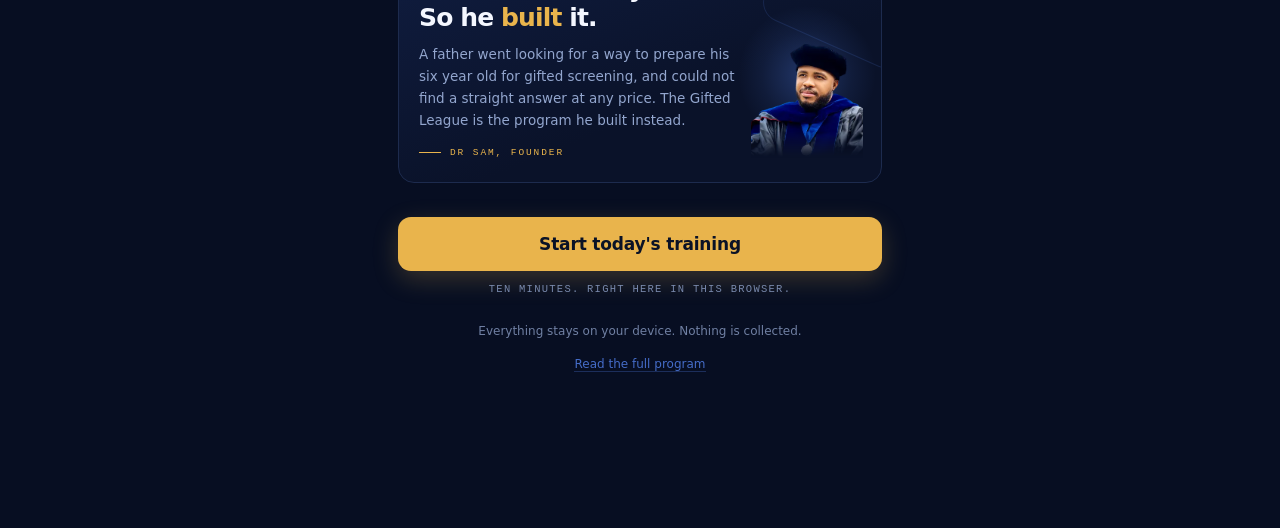
==== commit fbe7b24e: "Dr Sam on the front door: the founder hallmark with portrait" ====
--- a/index.html
+++ b/index.html
@@ -162,7 +162,24 @@
   .lg-promise h3{font-family:var(--lg-mono);font-size:10px;letter-spacing:.2em;text-transform:uppercase;
     color:var(--lg-gold);margin:0 0 9px;}
   .lg-promise p{font-size:13.5px;line-height:1.62;color:var(--lg-muted);margin:0;}
-  .lg-close{margin:42px 0 0;}
+  .lg-hall{margin:34px 0 0;border:1px solid var(--lg-line);border-radius:16px;
+    background:linear-gradient(158deg,#101D40 0%,#0A1229 62%);padding:24px 20px;position:relative;overflow:hidden;}
+  .lg-hall::after{content:'';position:absolute;right:-52px;top:-52px;width:150px;height:150px;
+    border:1px solid rgba(90,140,255,.14);border-radius:20px;transform:rotate(24deg);}
+  .lg-hall-pic{float:right;position:relative;width:112px;margin:0 -2px -18px 16px;shape-outside:circle(50%);shape-margin:13px;}
+  .lg-hall-pic::before{content:'';position:absolute;left:50%;bottom:12%;width:124%;padding-bottom:124%;
+    transform:translateX(-50%);border-radius:50%;pointer-events:none;
+    background:radial-gradient(circle,rgba(90,140,255,.3) 0%,rgba(90,140,255,.08) 46%,rgba(90,140,255,0) 70%);}
+  .lg-hall-pic img{position:relative;display:block;width:100%;height:auto;}
+  .lg-hall b{display:block;font:900 25px/1.16 system-ui;letter-spacing:-.035em;color:var(--lg-paper);margin:0 0 12px;}
+  .lg-hall b i{font-style:normal;color:var(--lg-gold);}
+  .lg-hall p{font-size:13.5px;line-height:1.62;color:var(--lg-muted);margin:0;}
+  /* scoped to a class: a bare `span` selector here also matched the
+     founder portrait's wrapper and painted its bloom gold */
+  .lg-hall-sig{display:flex;align-items:center;gap:9px;margin-top:16px;clear:both;
+    font-family:var(--lg-mono);font-size:9.5px;letter-spacing:.2em;text-transform:uppercase;color:var(--lg-gold);}
+  .lg-hall-sig::before{content:'';width:22px;height:1px;background:var(--lg-gold);flex:none;}
+  .lg-close{margin:34px 0 0;}
   .lg-foot{margin:26px 0 0;text-align:center;font-size:12px;line-height:1.7;color:var(--lg-muted);opacity:.75;}
   .lg-foot a{color:var(--lg-blue);text-decoration:none;border-bottom:1px solid rgba(90,140,255,.35);}
   @media (max-width:360px){ .lg-h1{font-size:33px;} .lg-stats b{font-size:17.5px;} }
@@ -725,6 +742,15 @@
         <p>No app can guarantee a gifted placement, and any app that says otherwise is selling
           you something. What daily training moves is the achievement side of every gifted
           pathway, and the calm of a child who has seen it all before.</p>
+      </div>
+
+      <div class="lg-hall">
+        <b>He could not buy it.<br>So he <i>built</i> it.</b>
+        <span class="lg-hall-pic"><img src="[data-uri]" alt="Dr Sam, founder" decoding="async"></span>
+        <p>A father went looking for a way to prepare his six year old for gifted screening, and
+          could not find a straight answer at any price. The Gifted League is the program he built
+          instead.</p>
+        <span class="lg-hall-sig">Dr Sam, founder</span>
       </div>
 
       <div class="lg-close">
@@ -12667,6 +12693,10 @@
   $('parentInfo').innerHTML=
     (planRows?`<details class="psec"><summary>Plans</summary><div class="psec-b">${planRows}</div></details>`:'')+
     `<details class="psec"><summary>How this practice is built</summary><div class="psec-b">
+    <p><strong>He could not buy it, so he built it.</strong> The Gifted League began as a study aid
+    for one first grader, built by his father in the months before gifted screening, because no
+    product on sale would say plainly what a child would actually be asked to do. It is now open to
+    every family.</p>
     <p><strong>The Gifted League, in brief:</strong> more than ten thousand questions written and
     reviewed against grade standards, kindergarten through fifth grade. Six grade ladders, so every
     question, timer and challenge follows the grade you pick. Everything is read aloud, so early
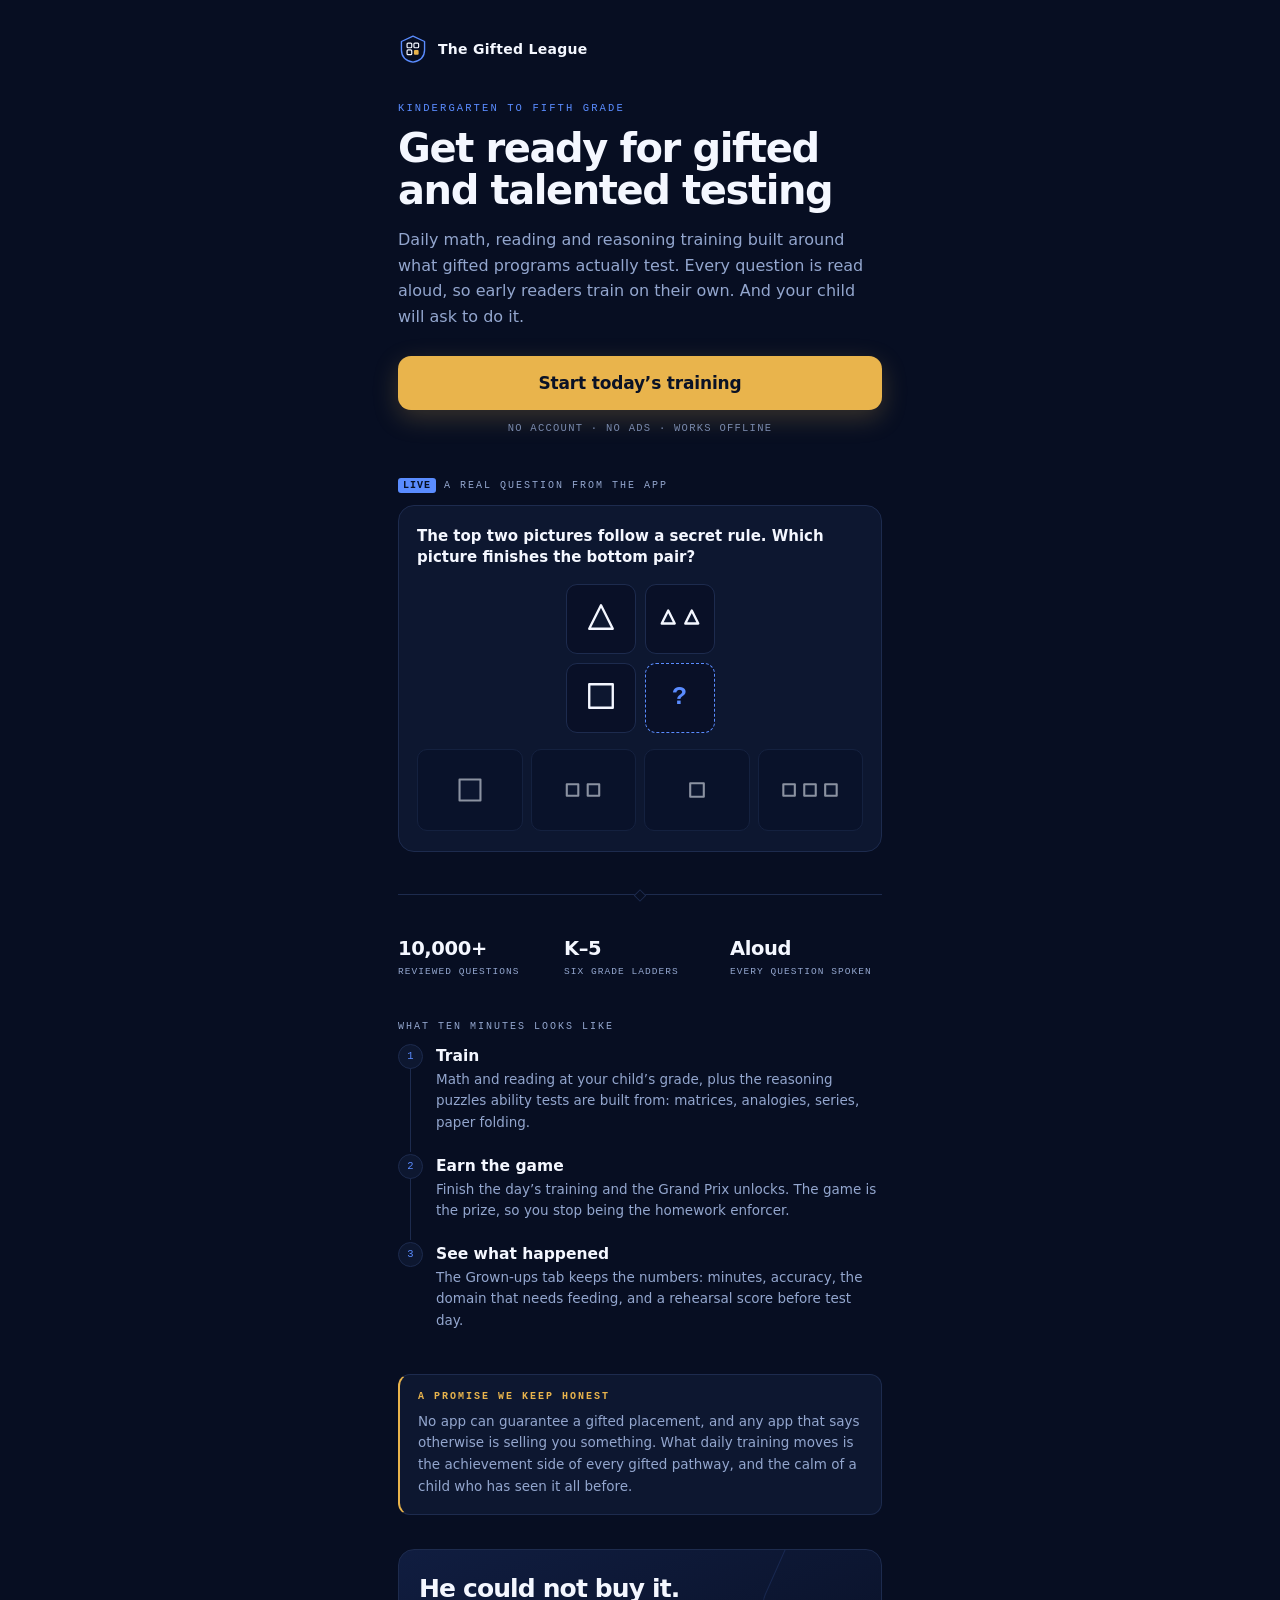
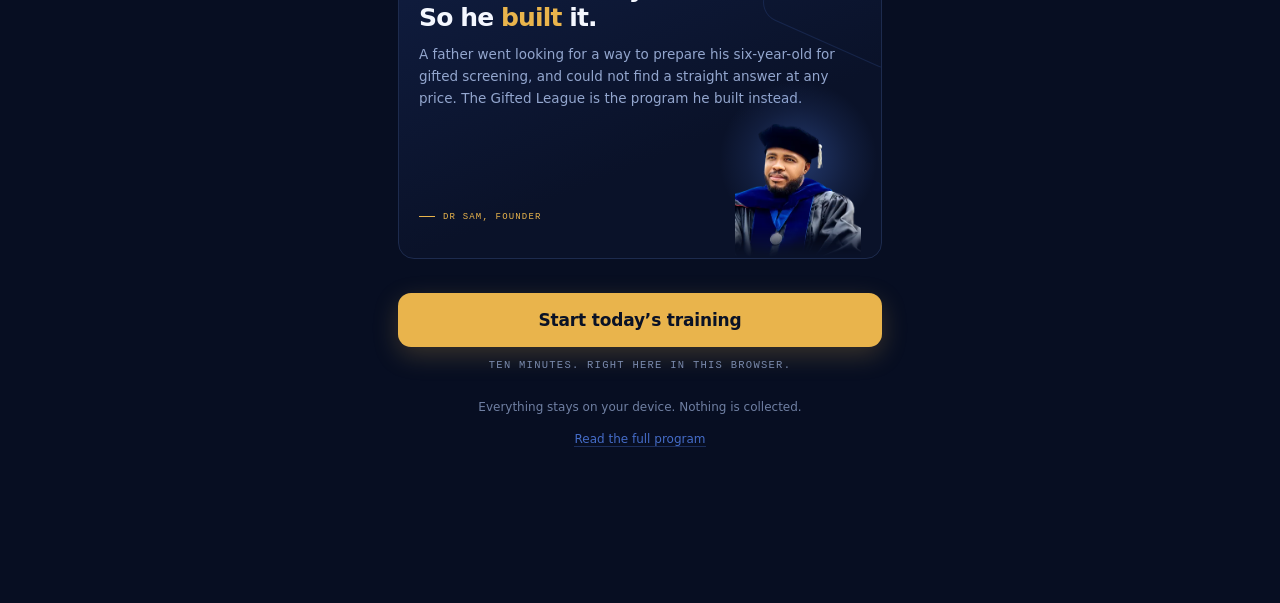
==== commit 8f707b77: "Front door on every visit, tassel restored, language review fixes" ====
--- a/index.html
+++ b/index.html
@@ -4,7 +4,7 @@
 <meta charset="UTF-8">
 <meta name="viewport" content="width=device-width, initial-scale=1.0, viewport-fit=cover">
 <meta name="description" content="Dr Sam's Academy: a math and reading practice game for young learners.">
-<title>The Gifted League · Dr Sam's Academy</title>
+<title>The Gifted League · Dr Sam&rsquo;s Academy</title>
 <link rel="manifest" href="./manifest.json">
 <meta name="theme-color" content="#2F6BFF">
 <meta name="apple-mobile-web-app-capable" content="yes">
@@ -124,6 +124,10 @@
   .lg-cta:active{transform:scale(.985);}
   .lg-trust{font-family:var(--lg-mono);font-size:10.5px;letter-spacing:.12em;text-transform:uppercase;
     color:var(--lg-muted);opacity:.8;margin:12px 0 0;text-align:center;}
+  .lg-alt{text-align:center;margin:12px 0 0;}
+  .lg-alt button{background:none;border:none;padding:6px 8px;cursor:pointer;
+    font:600 13.5px system-ui;color:var(--lg-blue);border-bottom:1px solid rgba(90,140,255,.35);}
+  .lg-alt button:hover{color:var(--lg-paper);}
   .lg-label{font-family:var(--lg-mono);font-size:10px;letter-spacing:.2em;text-transform:uppercase;
     color:var(--lg-muted);margin:0 0 12px;display:flex;align-items:center;gap:8px;}
   .lg-label span{background:var(--lg-blue);color:#061024;border-radius:3px;padding:2px 5px;font-weight:700;letter-spacing:.1em;}
@@ -166,19 +170,23 @@
     background:linear-gradient(158deg,#101D40 0%,#0A1229 62%);padding:24px 20px;position:relative;overflow:hidden;}
   .lg-hall::after{content:'';position:absolute;right:-52px;top:-52px;width:150px;height:150px;
     border:1px solid rgba(90,140,255,.14);border-radius:20px;transform:rotate(24deg);}
-  .lg-hall-pic{float:right;position:relative;width:112px;margin:0 -2px -18px 16px;shape-outside:circle(50%);shape-margin:13px;}
-  .lg-hall-pic::before{content:'';position:absolute;left:50%;bottom:12%;width:124%;padding-bottom:124%;
+  /* the founder sits on the base line of the card, the signature beside
+     him, so neither the headline nor the paragraph has to wrap around a
+     small floated figure on a narrow phone */
+  .lg-hall-foot{display:flex;align-items:flex-end;justify-content:space-between;gap:12px;margin-top:14px;}
+  .lg-hall-pic{position:relative;flex:none;width:126px;margin-bottom:-24px;}
+  .lg-hall-pic::before{content:'';position:absolute;left:50%;bottom:14%;width:126%;padding-bottom:126%;
     transform:translateX(-50%);border-radius:50%;pointer-events:none;
-    background:radial-gradient(circle,rgba(90,140,255,.3) 0%,rgba(90,140,255,.08) 46%,rgba(90,140,255,0) 70%);}
+    background:radial-gradient(circle,rgba(90,140,255,.32) 0%,rgba(90,140,255,.09) 46%,rgba(90,140,255,0) 70%);}
   .lg-hall-pic img{position:relative;display:block;width:100%;height:auto;}
   .lg-hall b{display:block;font:900 25px/1.16 system-ui;letter-spacing:-.035em;color:var(--lg-paper);margin:0 0 12px;}
   .lg-hall b i{font-style:normal;color:var(--lg-gold);}
   .lg-hall p{font-size:13.5px;line-height:1.62;color:var(--lg-muted);margin:0;}
   /* scoped to a class: a bare `span` selector here also matched the
      founder portrait's wrapper and painted its bloom gold */
-  .lg-hall-sig{display:flex;align-items:center;gap:9px;margin-top:16px;clear:both;
-    font-family:var(--lg-mono);font-size:9.5px;letter-spacing:.2em;text-transform:uppercase;color:var(--lg-gold);}
-  .lg-hall-sig::before{content:'';width:22px;height:1px;background:var(--lg-gold);flex:none;}
+  .lg-hall-sig{display:flex;align-items:center;gap:8px;padding-bottom:12px;white-space:nowrap;
+    font-family:var(--lg-mono);font-size:9px;letter-spacing:.13em;text-transform:uppercase;color:var(--lg-gold);}
+  .lg-hall-sig::before{content:'';width:16px;height:1px;background:var(--lg-gold);flex:none;}
   .lg-close{margin:34px 0 0;}
   .lg-foot{margin:26px 0 0;text-align:center;font-size:12px;line-height:1.7;color:var(--lg-muted);opacity:.75;}
   .lg-foot a{color:var(--lg-blue);text-decoration:none;border-bottom:1px solid rgba(90,140,255,.35);}
@@ -670,7 +678,7 @@
     <div class="avatar-row" id="avatarRow"></div>
     <button class="btn btn-primary" id="startBtn"><svg class="icon fill" style="width:22px;height:22px"><use href="#i-play"/></svg>Play</button>
     <div class="goal-card">
-      <h3><svg class="icon" style="color:var(--coral)"><use href="#i-chest"/></svg>Today's three</h3>
+      <h3><svg class="icon" style="color:var(--coral)"><use href="#i-chest"/></svg>Today&rsquo;s three</h3>
       <div id="goalList"></div>
       <div class="chest-note" id="chestNote"></div>
     </div>
@@ -702,8 +710,9 @@
       <p class="lg-sub">Daily math, reading and reasoning training built around what gifted
         programs actually test. Every question is read aloud, so early readers train on their own.
         And your child will ask to do it.</p>
-      <button class="lg-cta" id="landGo">Start today's training</button>
-      <p class="lg-trust">No account &middot; No ads &middot; Works offline</p>
+      <button class="lg-cta" id="landGo">Start today&rsquo;s training</button>
+      <p class="lg-trust" id="landTrust">No account &middot; No ads &middot; Works offline</p>
+      <p class="lg-alt" id="landAltWrap" hidden><button id="landAlt">Train a different hero</button></p>
 
       <section class="lg-demo">
         <div class="lg-label"><span>Live</span> a real question from the app</div>
@@ -722,12 +731,12 @@
         <div class="lg-label">What ten minutes looks like</div>
         <div class="lg-step">
           <span class="lg-num">1</span>
-          <div><h3>Train</h3><p>Math and reading at your child's grade, plus the reasoning
+          <div><h3>Train</h3><p>Math and reading at your child&rsquo;s grade, plus the reasoning
             puzzles ability tests are built from: matrices, analogies, series, paper folding.</p></div>
         </div>
         <div class="lg-step">
           <span class="lg-num">2</span>
-          <div><h3>Earn the game</h3><p>Finish the day's training and the Grand Prix unlocks.
+          <div><h3>Earn the game</h3><p>Finish the day&rsquo;s training and the Grand Prix unlocks.
             The game is the prize, so you stop being the homework enforcer.</p></div>
         </div>
         <div class="lg-step">
@@ -746,16 +755,18 @@
 
       <div class="lg-hall">
         <b>He could not buy it.<br>So he <i>built</i> it.</b>
-        <span class="lg-hall-pic"><img src="[data-uri]" alt="Dr Sam, founder" decoding="async"></span>
-        <p>A father went looking for a way to prepare his six year old for gifted screening, and
+        <p>A father went looking for a way to prepare his six-year-old for gifted screening, and
           could not find a straight answer at any price. The Gifted League is the program he built
           instead.</p>
-        <span class="lg-hall-sig">Dr Sam, founder</span>
+        <div class="lg-hall-foot">
+          <span class="lg-hall-sig">Dr Sam, founder</span>
+          <span class="lg-hall-pic"><img src="[data-uri]" alt="Dr Sam, founder" decoding="async"></span>
+        </div>
       </div>
 
       <div class="lg-close">
-        <button class="lg-cta" id="landGo2">Start today's training</button>
-        <p class="lg-trust">Ten minutes. Right here in this browser.</p>
+        <button class="lg-cta" id="landGo2">Start today&rsquo;s training</button>
+        <p class="lg-trust" id="landTrust2">Ten minutes. Right here in this browser.</p>
       </div>
 
       <footer class="lg-foot">
@@ -3350,7 +3361,7 @@
      prob:{a:'She could not reach',w:['The pitcher was empty','The path had no stones','Another bird took it']},
      sol:{a:'She added pebbles',w:['She tipped it over','She flew to a pond','She broke the pitcher']},
      mid:{a:'Tipping did not work',w:['She spots the pebbles','She drinks the water','She finds the pitcher']}},
-    {p:'I moved to a new school in the middle of March, which is the worst time to move, because everybody already has a seat and a partner and a joke they all understand. For two weeks I ate lunch alone and read the same book over and over. Then a girl named Delia sat down across from me. "Wait until chapter nine, Kofi," she said. "It gets good." By April I had somebody to save a seat for.',
+    {p:'I moved to a new school in the middle of March, which is the worst time to move, because everybody already has a seat and a partner and a joke they all understand. For two weeks I ate lunch alone and read the same book over and over. Then a girl named Delia sat down across from me. “Wait until chapter nine, Kofi,” she said. “It gets good.” By April I had somebody to save a seat for.',
      name:'Kofi',
      pov:{a:'Kofi himself',w:['A narrator','Delia','A lunch teacher']},
      prob:{a:'He had no friends yet',w:['He lost his library book','He kept missing the bus','His seat was taken']},
@@ -7677,7 +7688,7 @@
  {d:'I',p:P3_SEEDS,q:'Why is landing far from the parent plant good for a seed?',
   a:'It gets more sun and more room to grow',w:['It stays much safer from hungry foxes','It can find its way back later','The wind is weaker far away'],
   ex:'The last sentence answers this in plain words: more sun, more room. The fox choice reuses an animal from the passage to point you the wrong way.'});
-const P3_LUNCH='On the first day at his new school, Andre unpacked his lunch and heard a laugh from down the table. "What is that?" a boy asked, pointing at the jollof rice. Andre almost closed the lid. Instead he took a slow bite and said, "The best thing you have never tasted." The boy leaned closer. By Friday, half the table was trading sandwiches for spoonfuls, and Andre’s mother had started packing a bigger container.';
+const P3_LUNCH='On the first day at his new school, Andre unpacked his lunch and heard a laugh from down the table. “What is that?” a boy asked, pointing at the jollof rice. Andre almost closed the lid. Instead he took a slow bite and said, “The best thing you have never tasted.” The boy leaned closer. By Friday, half the table was trading sandwiches for spoonfuls, and Andre’s mother had started packing a bigger container.';
 STO_UP[3].push(
  {d:'L',p:P3_LUNCH,q:'What kind of person is Andre?',
   a:'Confident and proud of who he is',w:['Painfully shy and easily embarrassed','Mean to kids who laugh','Picky about what he eats'],
@@ -7701,7 +7712,7 @@
   ex:'The reason is spelled out at the end and it is about time, not feelings. In thick smoke, certainty about jobs is what keeps the crew fast.'});
 
 /* ---------------- band 4 ---------------- */
-const P4_GLOVE='The sporting goods store had exactly one left-handed catcher’s mitt, and it cost twelve dollars more than Theo had. He counted his money twice on the sidewalk, then walked back in and asked the owner if any work needed doing. For two Saturdays Theo swept the stockroom and untangled a barrel of jump ropes. On the third Saturday the owner slid the mitt across the counter in a bag. When Theo opened his wallet, the owner shook his head. "Already paid," he said. "You covered the difference the first Saturday. The second one was you showing me who you are."';
+const P4_GLOVE='The sporting goods store had exactly one left-handed catcher’s mitt, and it cost twelve dollars more than Theo had. He counted his money twice on the sidewalk, then walked back in and asked the owner if any work needed doing. For two Saturdays Theo swept the stockroom and untangled a barrel of jump ropes. On the third Saturday the owner slid the mitt across the counter in a bag. When Theo opened his wallet, the owner shook his head. “Already paid,” he said. “You covered the difference the first Saturday. The second one was you showing me who you are.”';
 STO_UP[4].push(
  {d:'L',p:P4_GLOVE,q:'Why did the owner refuse Theo’s money at the end?',
   a:'Theo’s work had already covered the cost, and his effort earned the rest',w:['The mitt was too old to sell to anyone','Theo had counted his money wrong out on the sidewalk that very first day','The store was closing for good that day'],
@@ -7757,7 +7768,7 @@
  {d:'I',p:P4_MONARCH,q:'How is this passage organized?',
   a:'It follows the journey in the order it happens',w:['It compares two different kinds of butterflies','It lists problems and their solutions','It argues monarchs should be protected'],
   ex:'Spring departure, generations pushing north, the different last generation flying south. The passage walks the loop in order, which is sequence structure.'});
-const P4_BOTTLE='Every Tuesday, Room 12 weighed its trash. It started as a science unit, but it turned into a contest against themselves. Week one: nine pounds. The class swapped plastic baggies for lunch containers that went home and came back. Week four: six pounds. They started a scrap paper box by the pencil sharpener, and the janitor showed them which milk cartons could be recycled. Week nine: two pounds. When the principal asked how they had done it, Elena raised her hand. "We stopped throwing things away without looking at them first," she said.';
+const P4_BOTTLE='Every Tuesday, Room 12 weighed its trash. It started as a science unit, but it turned into a contest against themselves. Week one: nine pounds. The class swapped plastic baggies for lunch containers that went home and came back. Week four: six pounds. They started a scrap paper box by the pencil sharpener, and the janitor showed them which milk cartons could be recycled. Week nine: two pounds. When the principal asked how they had done it, Elena raised her hand. “We stopped throwing things away without looking at them first,” she said.';
 STO_UP[4].push(
  {d:'I',p:P4_BOTTLE,q:'What is Elena really saying in the last line?',
   a:'Paying attention to trash was the real change',w:['The class stopped making any trash at all','Looking at trash is a fun science unit','The janitor quietly did most of the work for them'],
@@ -7785,7 +7796,7 @@
 })();
 
 (function(){
-const P4_CANYON='Rosa kept a pencil map of the creek behind her grandmother’s house, and the summer she turned nine she decided the map needed a waterfall. The creek did not have one. It had a mossy step of limestone, barely taller than a milk jug, where the water folded over itself and hummed. Rosa spent an afternoon damming the flow with flat stones, stacking them until the step doubled in height. The hum became a splash you could hear from the porch. Her grandmother listened from her chair and smiled. "Every mapmaker fixes the world a little," she said, "before the world fixes it back." Sure enough, the spring floods took the dam apart by April. Rosa drew the waterfall on her map anyway, with a note: was here, will be again.';
+const P4_CANYON='Rosa kept a pencil map of the creek behind her grandmother’s house, and the summer she turned nine she decided the map needed a waterfall. The creek did not have one. It had a mossy step of limestone, barely taller than a milk jug, where the water folded over itself and hummed. Rosa spent an afternoon damming the flow with flat stones, stacking them until the step doubled in height. The hum became a splash you could hear from the porch. Her grandmother listened from her chair and smiled. “Every mapmaker fixes the world a little,” she said, “before the world fixes it back.” Sure enough, the spring floods took the dam apart by April. Rosa drew the waterfall on her map anyway, with a note: was here, will be again.';
 STO_UP[4].push(
  {d:'L',p:P4_CANYON,q:'What does Grandmother mean about mapmakers fixing the world?',
   a:'People shape places to match what they imagine',w:['Maps must be redrawn again every single spring','Dams are against the rules of the creek','Old maps are usually full of mistakes'],
@@ -7799,7 +7810,7 @@
  {d:'L',p:P4_CANYON,q:'What was the limestone step like before Rosa changed it?',
   a:'Barely taller than a milk jug, humming quietly',w:['A roaring waterfall you could hear from the porch','A dry shelf of cracked stone','Too slippery for anyone to reach'],
   ex:'The story measures it against a milk jug and gives it a hum, saving the splash for after the stones were stacked.'});
-const P4_BRIDGE='The oldest bridge in town is made of wood, and it sings. Ask anyone who has crossed it on a windy day. The planks were cut long ago from trees of slightly different ages, so each one dries and shrinks a little differently, and each one answers a footstep with its own note. The town has voted twice on whether to replace the bridge with steel. Steel lasts longer and costs less to keep. Both times, the vote failed by a handful of ballots. The mayor, asked why she voted no, did not talk about money. "Steel is quiet," she said. "We would be saving a bridge and losing a song."';
+const P4_BRIDGE='The oldest bridge in town is made of wood, and it sings. Ask anyone who has crossed it on a windy day. The planks were cut long ago from trees of slightly different ages, so each one dries and shrinks a little differently, and each one answers a footstep with its own note. The town has voted twice on whether to replace the bridge with steel. Steel lasts longer and costs less to keep. Both times, the vote failed by a handful of ballots. The mayor, asked why she voted no, did not talk about money. “Steel is quiet,” she said. “We would be saving a bridge and losing a song.”';
 STO_UP[4].push(
  {d:'I',p:P4_BRIDGE,q:'Why does each plank make a different note?',
   a:'The planks came from different trees and shrink differently',w:['The morning wind carefully tunes every single plank of the bridge','Carpenters carved notes into each plank','The steel bolts underneath ring differently'],
@@ -7884,7 +7895,7 @@
  {d:'I',p:P5_WOLVES,q:'Which sentence best summarizes this passage?',
   a:'Returning wolves set off changes that rebuilt the whole park',w:['Fourteen gray wolves were released into Yellowstone back in 1995','Beavers build dams that make ponds for fish and frogs','Elk are dangerous to willow and aspen trees'],
   ex:'A summary must hold the whole passage. The release date, the beavers and the elk are all single links, and each one leaves the rest of the chain out.'});
-const P5_TRYOUT='The list went up at 3:15, and by 3:16 Dara knew. Alternate. Not on the team, not off it: the girl they would call if somebody sprained an ankle. She rode home the long way, past the field where she had practiced corner kicks all August. Her older brother found her there at dusk, juggling the ball without being asked to. "You know what an alternate really is?" he said, flopping onto the grass. "First in line for next season." Dara wiped her face with her sleeve and sent the ball back to him, harder than she needed to. She was at the field again the next morning before the dew burned off.';
+const P5_TRYOUT='The list went up at 3:15, and by 3:16 Dara knew. Alternate. Not on the team, not off it: the girl they would call if somebody sprained an ankle. She rode home the long way, past the field where she had practiced corner kicks all August. Her older brother found her there at dusk, juggling the ball without being asked to. “You know what an alternate really is?” he said, flopping onto the grass. “First in line for next season.” Dara wiped her face with her sleeve and sent the ball back to him, harder than she needed to. She was at the field again the next morning before the dew burned off.';
 STO_UP[5].push(
  {d:'L',p:P5_TRYOUT,q:'What does Dara’s return to the field the next morning show?',
   a:'She has turned her disappointment into resolve',w:['She expects a player to be injured soon','Her older brother ordered her to keep practicing','She has decided to quit the team politely'],
@@ -9338,7 +9349,7 @@
       choicesFrom(MG_LETTERS[keyIdx], MG_LETTERS.filter((_, i) => i !== keyIdx), { n: 4 }),
       'Check the SHORT hand first to lock in the hour, then check the long hand ' +
       'for the minutes. Two clocks can share an hour and still show different times.',
-      'Look at the four clocks labelled A, B, C and D. Which clock shows ' +
+      'Look at the four clocks labeled A, B, C and D. Which clock shows ' +
       MG_speakTime(h, m) + '?');
   }
 
@@ -9989,7 +10000,7 @@
   return q('Three of these shapes ' + r.t + '. Which one does not?', MG_line(pics),
     choicesFrom(ans, MG_LETTERS.filter(x => x !== ans), { n: 4 }),
     'Test the rule on one shape at a time instead of looking for the odd one all at ' +
-    'once. Colour and the way a shape is turned are never part of the rule.',
+    'once. Color and the way a shape is turned are never part of the rule.',
     'Look at the four shapes. Each one has a letter under it. Three of these shapes ' +
     r.t + '. Which one does not? Tap its letter.');
 }
@@ -10060,10 +10071,10 @@
         'All three of these are ' + d.n + 's. Which one is TRUE for every ' + d.n + '?',
         showRow,
         choicesFrom(MG_DEFINING[d.sides], MG_NONDEF, { n: 4 }),
-        'What makes a shape a ' + d.n + ' is its sides and corners. Colour, size ' +
+        'What makes a shape a ' + d.n + ' is its sides and corners. Color, size ' +
         'and which way it is turned can change and it is still a ' + d.n + '.',
         'Look at the three shapes. They are all ' + d.n + 's, but they are different ' +
-        'colours, different sizes and turned different ways. Which statement is true ' +
+        'colors, different sizes and turned different ways. Which statement is true ' +
         'for every ' + d.n + '?');
     }
     const key2 = pick(MG_NONDEF);
@@ -10071,10 +10082,10 @@
       'All three of these are ' + d.n + 's. Which one does NOT matter for being a ' + d.n + '?',
       showRow,
       choicesFrom(key2, defining, { n: 4 }),
-      'Sides and corners are the rules for a ' + d.n + '. Colour, size and turning ' +
+      'Sides and corners are the rules for a ' + d.n + '. Color, size and turning ' +
       'are just extras that can change from one ' + d.n + ' to the next.',
       'Look at the three shapes. They are all ' + d.n + 's, but they are different ' +
-      'colours, different sizes and turned different ways. Which one of these does NOT ' +
+      'colors, different sizes and turned different ways. Which one of these does NOT ' +
       'matter for a shape to be a ' + d.n + '?');
   }
 
@@ -11234,8 +11245,8 @@
    k:'tell the secret',d:['knock over a bowl','cook a big dinner','arrive very late'],c:'The party was a surprise'},
   {i:'hold your horses',s:'Amara was already halfway out the door when Dad said to hold your horses and grab a coat.',
    k:'wait a minute',d:['grab a rope in a barn','run even faster','shout much louder'],c:'already halfway out the door'},
-  {i:'a green thumb',s:"Every plant on Aunt Rosa's windowsill is huge, because she really has a green thumb.",
-   k:'a talent for growing plants',d:['a thumb covered in paint','a sore hand from too much work','a new garden tool'],c:"Every plant on Aunt Rosa's windowsill is huge"},
+  {i:'a green thumb',s:"Every plant on Aunt Rosa’s windowsill is huge, because she really has a green thumb.",
+   k:'a talent for growing plants',d:['a thumb covered in paint','a sore hand from too much work','a new garden tool'],c:"Every plant on Aunt Rosa’s windowsill is huge"},
   {i:'let the cat out of the bag',s:'Kai meant to keep the gift a secret, but he let the cat out of the bag at lunch.',
    k:'told something secret',d:['opened a pet carrier','lost a backpack on the bus','found a lost pet'],c:'meant to keep the gift a secret'},
   {i:'butterflies in my stomach',s:'Before I stepped onto the stage I had butterflies in my stomach and my hands shook.',
@@ -14173,29 +14184,45 @@
 ensureWorldState();
 setupDaily();
 refreshTopbar();
-if(!S.player&&!Object.keys(ROOT.profiles).length){
-  /* brand-new family: the parent-facing front door first, silent on purpose,
-     with the game chrome hidden until a hero exists */
+{
+  /* the front door greets every arrival, and names the hero already saved
+     on this device so returning is one tap rather than a re-introduction */
   document.body.classList.add('landing-on');
   landDemo();
-  var landStart=function(){
-    sfx.tap();
-    landStop();
+  var leaveLanding=function(){
+    sfx.tap();landStop();
     document.body.classList.remove('landing-on');
     refreshTopbar();
+  };
+  var toName=function(){
+    leaveLanding();
     renderNameScreen();show('scr-name');
     speak("Welcome to Doctor Sam's Academy. Every hero has a name. Who is training today?");
   };
-  $('landGo').onclick=landStart;
-  var g2=document.getElementById('landGo2');if(g2)g2.onclick=landStart;
+  var toHome=function(){
+    leaveLanding();
+    renderHome();show('scr-home');
+    speak('Welcome back, '+S.player+'. Ready to train?');
+  };
+  var known=Object.keys(ROOT.profiles||{});
+  var returning=!!(S.player&&known.length);
+  var go=returning?toHome:toName;
+  var label=returning?('Continue as '+esc(S.player)):"Start today’s training";
+  $('landGo').textContent=label;
+  var g2=$('landGo2');if(g2)g2.textContent=label;
+  $('landGo').onclick=go;
+  if(g2)g2.onclick=go;
+  if(returning){
+    var t1=$('landTrust'),t2=$('landTrust2'),aw=$('landAltWrap');
+    if(t1)t1.innerHTML='Picking up where '+esc(S.player)+' left off';
+    if(t2)t2.innerHTML='Ten minutes. Right here in this browser.';
+    if(aw){
+      aw.hidden=false;
+      $('landAlt').textContent=known.length>1?'Switch hero or add a new one':'Add another hero';
+      $('landAlt').onclick=toName;
+    }
+  }
   show('scr-landing');
-}else if(!S.player){
-  renderNameScreen();
-  show('scr-name');
-  speak("Welcome to Doctor Sam's Academy. Every hero has a name. Who is training today?");
-}else{
-  renderHome();
-  show('scr-home');
 }
 save();
 /* If iOS evicted web storage, the native mirror restores every profile. */
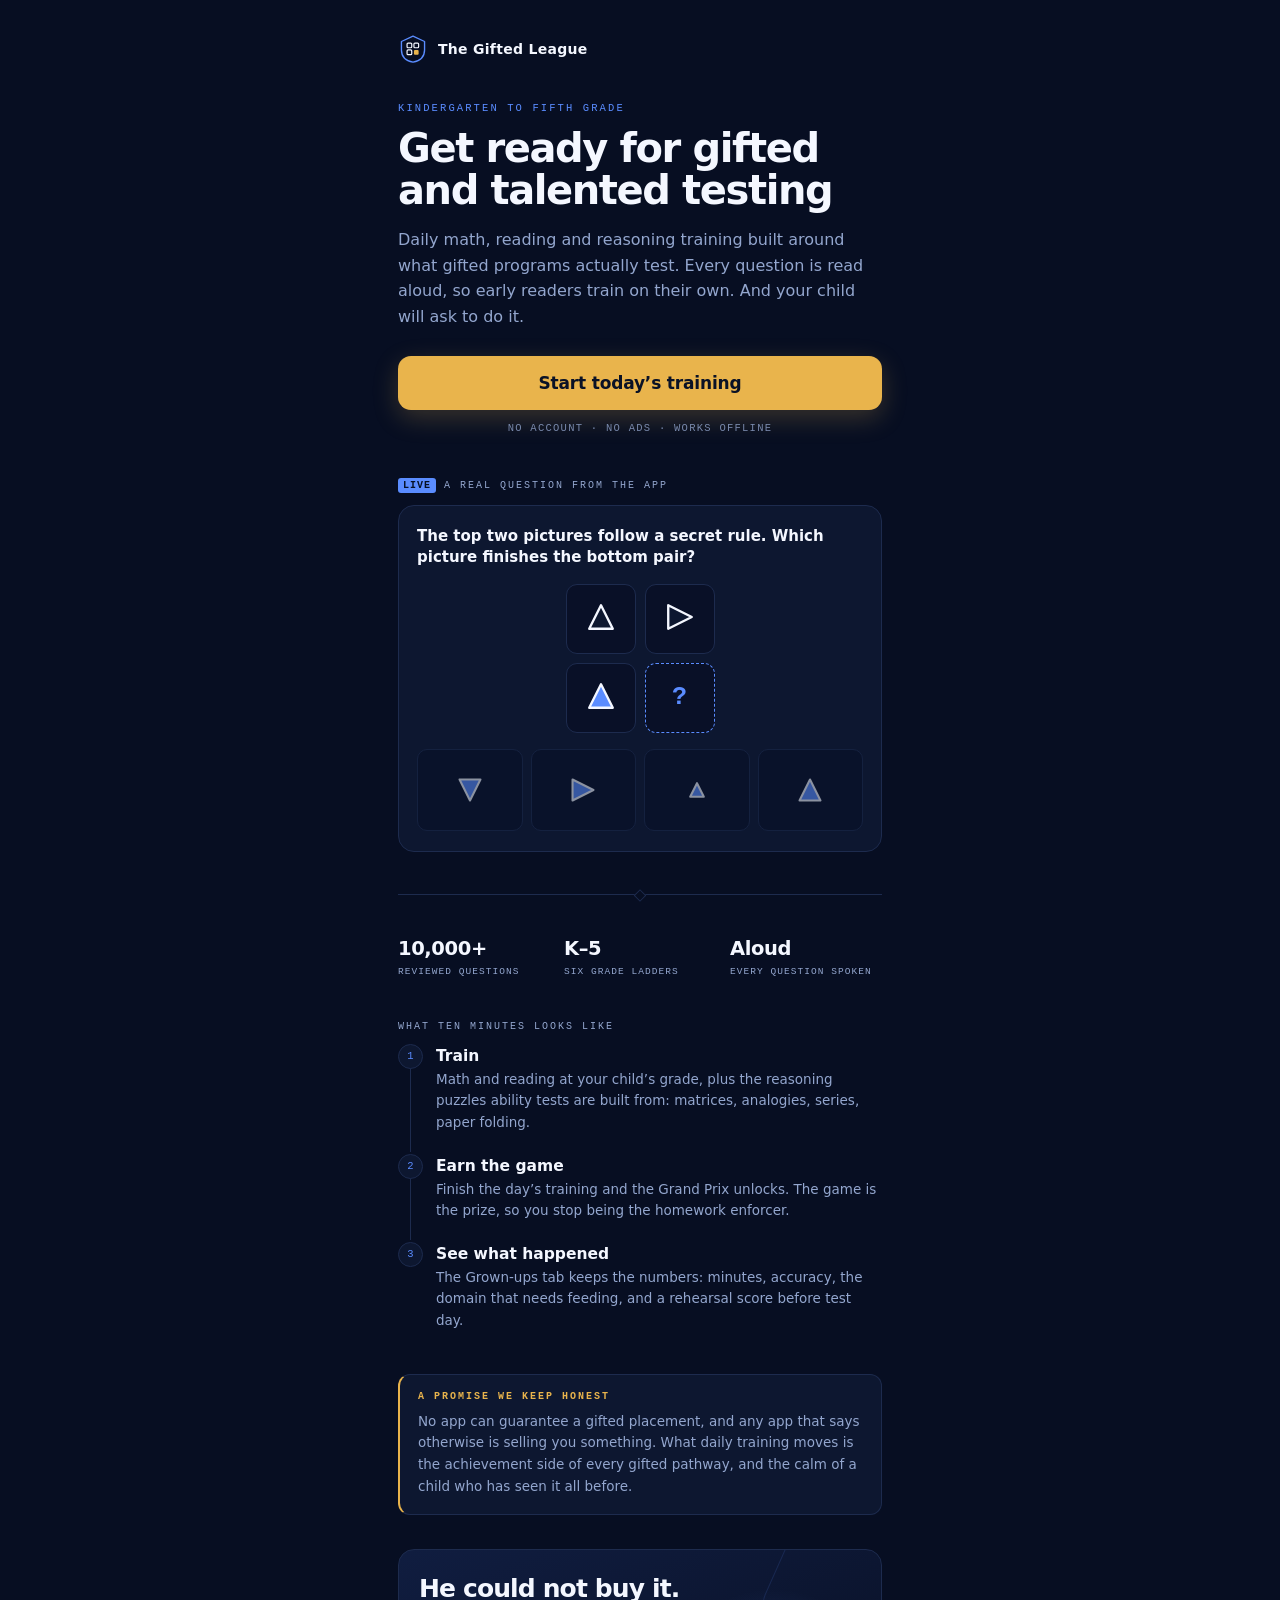
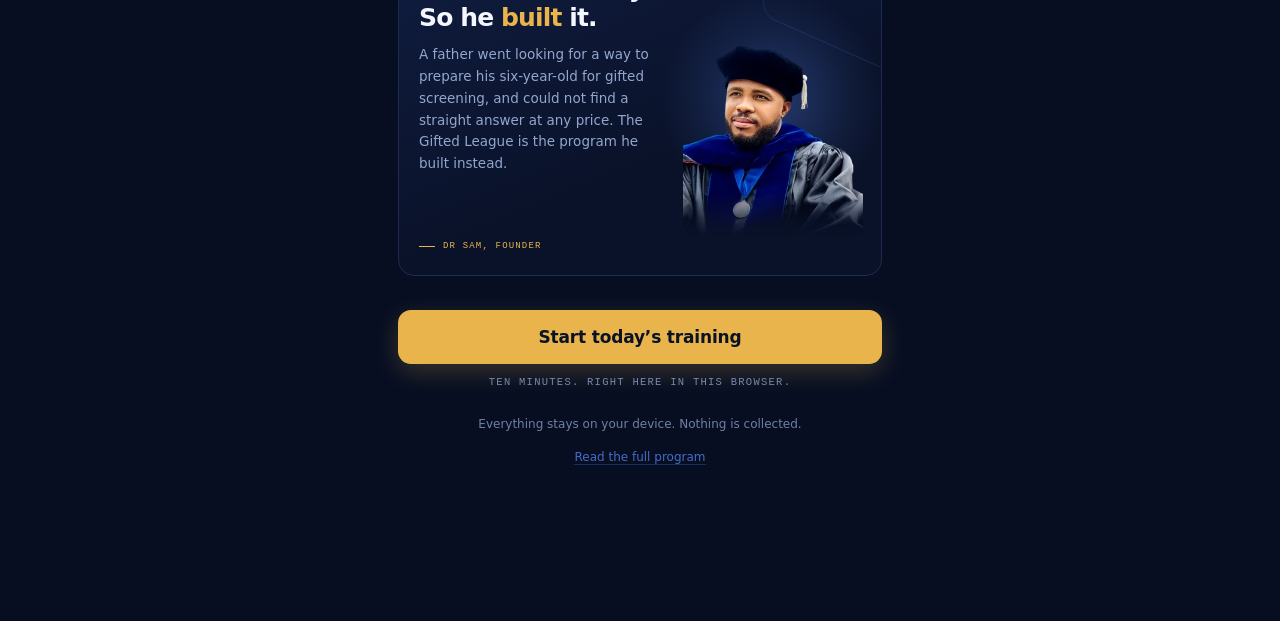
==== commit 70f97b00: "Crest icons and link preview card; founder beside the story" ====
--- a/index.html
+++ b/index.html
@@ -6,12 +6,26 @@
 <meta name="description" content="Dr Sam's Academy: a math and reading practice game for young learners.">
 <title>The Gifted League · Dr Sam&rsquo;s Academy</title>
 <link rel="manifest" href="./manifest.json">
-<meta name="theme-color" content="#2F6BFF">
+<meta name="theme-color" content="#0B1533">
 <meta name="apple-mobile-web-app-capable" content="yes">
 <meta name="apple-mobile-web-app-status-bar-style" content="default">
 <meta name="apple-mobile-web-app-title" content="Gifted League">
-<link rel="apple-touch-icon" href="./icon-192.png">
-<link rel="icon" href="data:image/svg+xml,%3Csvg xmlns='http://www.w3.org/2000/svg' viewBox='0 0 64 64'%3E%3Cpath d='M32 4l24 8v18c0 15-10.5 24-24 30C18.5 54 8 45 8 30V12z' fill='%232F6BFF'/%3E%3Cpath d='M36 14L22 34h8l-4 16 16-22h-8z' fill='%23F5B02E'/%3E%3C/svg%3E">
+<link rel="apple-touch-icon" href="./apple-touch-icon.png">
+<link rel="alternate icon" href="./favicon-64.png" sizes="64x64" type="image/png">
+<meta property="og:type" content="website">
+<meta property="og:site_name" content="The Gifted League">
+<meta property="og:title" content="The Gifted League: get ready for gifted and talented testing">
+<meta property="og:description" content="Ten minutes a day of math, reading and reasoning for kindergarten through fifth grade, built around the skills gifted and talented programs test. Every question is read aloud.">
+<meta property="og:image" content="https://drsamnnorom.github.io/hero-academy/og-image.png">
+<meta property="og:image:width" content="1200">
+<meta property="og:image:height" content="630">
+<meta property="og:image:alt" content="The Gifted League crest beside Dr Sam, founder, in doctoral regalia">
+<meta property="og:url" content="https://drsamnnorom.github.io/hero-academy/">
+<meta name="twitter:card" content="summary_large_image">
+<meta name="twitter:title" content="The Gifted League: get ready for gifted and talented testing">
+<meta name="twitter:description" content="Ten minutes a day of math, reading and reasoning for kindergarten through fifth grade, built around the skills gifted and talented programs test. Every question is read aloud.">
+<meta name="twitter:image" content="https://drsamnnorom.github.io/hero-academy/og-image.png">
+<link rel="icon" href="data:image/svg+xml,<svg%20xmlns=%22http://www.w3.org/2000/svg%22%20viewBox=%220%200%2048%2048%22><rect%20width=%2248%22%20height=%2248%22%20rx=%2210%22%20fill=%22#070E22%22/><path%20d=%22M24%206.5%2040.5%2014v11.6c0%209.6-6.8%2015-16.5%2016.9C14.3%2040.6%207.5%2035.2%207.5%2025.6V14z%22%20fill=%22#0B1533%22%20stroke=%22#5A8CFF%22%20stroke-width=%223%22%20stroke-linejoin=%22round%22/><rect%20x=%2215%22%20y=%2215%22%20width=%227.6%22%20height=%227.6%22%20rx=%221.7%22%20fill=%22none%22%20stroke=%22#F4F7FF%22%20stroke-width=%222.7%22/><rect%20x=%2225.6%22%20y=%2215%22%20width=%227.6%22%20height=%227.6%22%20rx=%221.7%22%20fill=%22none%22%20stroke=%22#F4F7FF%22%20stroke-width=%222.7%22/><rect%20x=%2215%22%20y=%2225.6%22%20width=%227.6%22%20height=%227.6%22%20rx=%221.7%22%20fill=%22none%22%20stroke=%22#F4F7FF%22%20stroke-width=%222.7%22/><rect%20x=%2225.6%22%20y=%2225.6%22%20width=%227.6%22%20height=%227.6%22%20rx=%221.7%22%20fill=%22#E9B44C%22/></svg>" type="image/svg+xml">
 <style>
   :root{
     --ground:#EFF5FF; --card:#FFFFFF; --line:#D9E4F7;
@@ -170,21 +184,23 @@
     background:linear-gradient(158deg,#101D40 0%,#0A1229 62%);padding:24px 20px;position:relative;overflow:hidden;}
   .lg-hall::after{content:'';position:absolute;right:-52px;top:-52px;width:150px;height:150px;
     border:1px solid rgba(90,140,255,.14);border-radius:20px;transform:rotate(24deg);}
-  /* the founder sits on the base line of the card, the signature beside
-     him, so neither the headline nor the paragraph has to wrap around a
-     small floated figure on a narrow phone */
-  .lg-hall-foot{display:flex;align-items:flex-end;justify-content:space-between;gap:12px;margin-top:14px;}
-  .lg-hall-pic{position:relative;flex:none;width:126px;margin-bottom:-24px;}
-  .lg-hall-pic::before{content:'';position:absolute;left:50%;bottom:14%;width:126%;padding-bottom:126%;
+  /* the founder sits beside the story, not under it: the headline keeps
+     the full measure, and the paragraph wraps around him. He scales with
+     the card so the arrangement holds from a phone to a desktop. */
+  .lg-hall-pic{float:right;position:relative;width:116px;margin:2px -2px 4px 15px;
+    shape-outside:circle(50%);shape-margin:13px;}
+  .lg-hall-pic::before{content:'';position:absolute;left:50%;bottom:12%;width:126%;padding-bottom:126%;
     transform:translateX(-50%);border-radius:50%;pointer-events:none;
     background:radial-gradient(circle,rgba(90,140,255,.32) 0%,rgba(90,140,255,.09) 46%,rgba(90,140,255,0) 70%);}
   .lg-hall-pic img{position:relative;display:block;width:100%;height:auto;}
+  @media (min-width:460px){ .lg-hall-pic{width:150px;margin-left:20px;} }
+  @media (min-width:620px){ .lg-hall-pic{width:180px;margin-left:24px;} }
   .lg-hall b{display:block;font:900 25px/1.16 system-ui;letter-spacing:-.035em;color:var(--lg-paper);margin:0 0 12px;}
   .lg-hall b i{font-style:normal;color:var(--lg-gold);}
   .lg-hall p{font-size:13.5px;line-height:1.62;color:var(--lg-muted);margin:0;}
   /* scoped to a class: a bare `span` selector here also matched the
      founder portrait's wrapper and painted its bloom gold */
-  .lg-hall-sig{display:flex;align-items:center;gap:8px;padding-bottom:12px;white-space:nowrap;
+  .lg-hall-sig{display:flex;align-items:center;gap:8px;margin-top:16px;clear:both;white-space:nowrap;
     font-family:var(--lg-mono);font-size:9px;letter-spacing:.13em;text-transform:uppercase;color:var(--lg-gold);}
   .lg-hall-sig::before{content:'';width:16px;height:1px;background:var(--lg-gold);flex:none;}
   .lg-close{margin:34px 0 0;}
@@ -755,13 +771,11 @@
 
       <div class="lg-hall">
         <b>He could not buy it.<br>So he <i>built</i> it.</b>
+        <span class="lg-hall-pic"><img src="[data-uri]" alt="Dr Sam, founder" decoding="async"></span>
         <p>A father went looking for a way to prepare his six-year-old for gifted screening, and
           could not find a straight answer at any price. The Gifted League is the program he built
           instead.</p>
-        <div class="lg-hall-foot">
-          <span class="lg-hall-sig">Dr Sam, founder</span>
-          <span class="lg-hall-pic"><img src="[data-uri]" alt="Dr Sam, founder" decoding="async"></span>
-        </div>
+        <span class="lg-hall-sig">Dr Sam, founder</span>
       </div>
 
       <div class="lg-close">
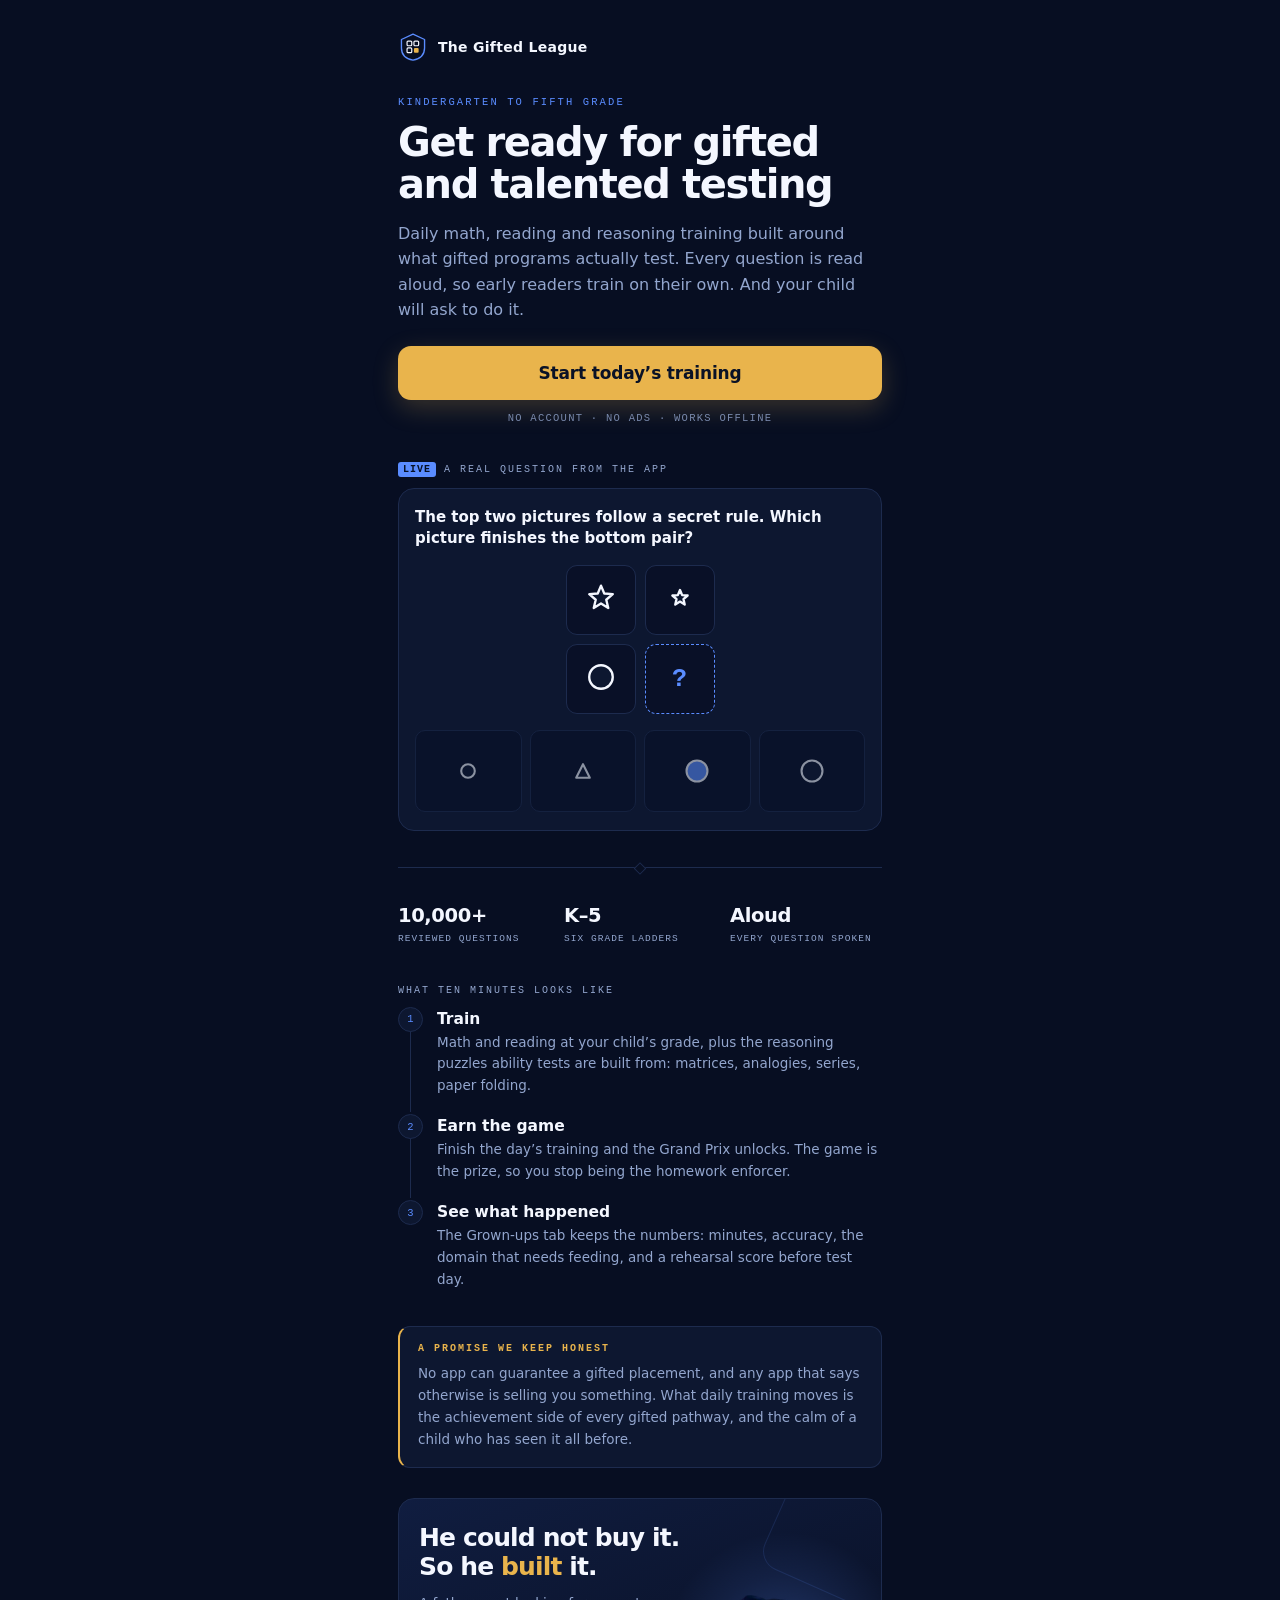
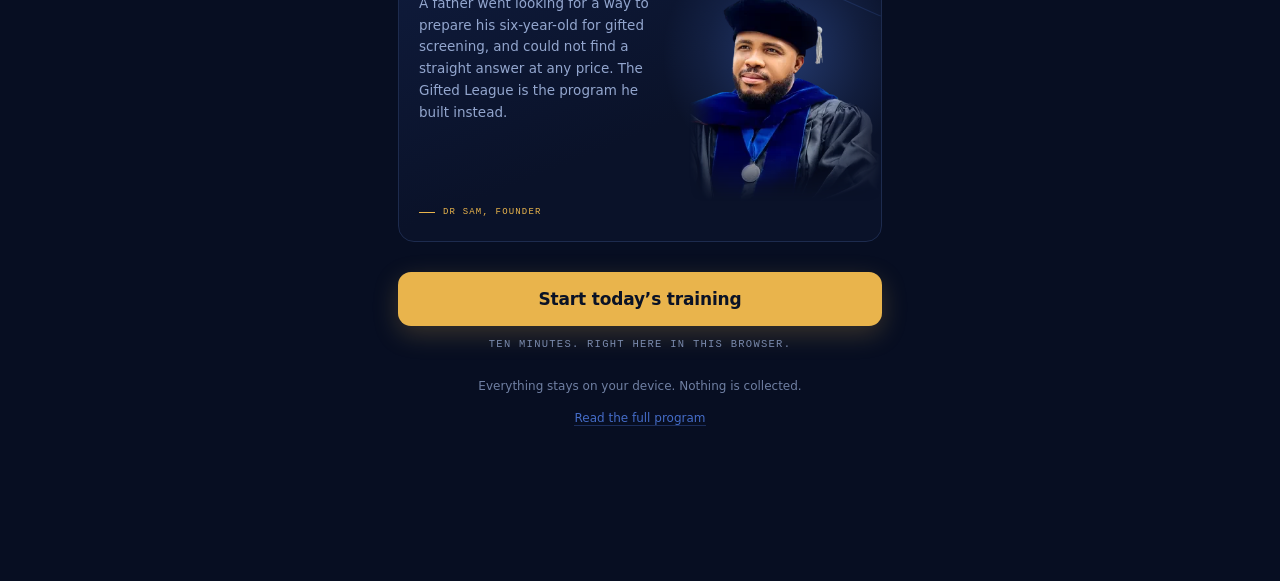
==== commit 9b728ea9: "App: blend the founder portrait, tighten the front door, shield-only icon set (v10)" ====
--- a/index.html
+++ b/index.html
@@ -25,7 +25,7 @@
 <meta name="twitter:title" content="The Gifted League: get ready for gifted and talented testing">
 <meta name="twitter:description" content="Ten minutes a day of math, reading and reasoning for kindergarten through fifth grade, built around the skills gifted and talented programs test. Every question is read aloud.">
 <meta name="twitter:image" content="https://drsamnnorom.github.io/hero-academy/og-image.png">
-<link rel="icon" href="data:image/svg+xml,<svg%20xmlns=%22http://www.w3.org/2000/svg%22%20viewBox=%220%200%2048%2048%22><rect%20width=%2248%22%20height=%2248%22%20rx=%2210%22%20fill=%22#070E22%22/><path%20d=%22M24%206.5%2040.5%2014v11.6c0%209.6-6.8%2015-16.5%2016.9C14.3%2040.6%207.5%2035.2%207.5%2025.6V14z%22%20fill=%22#0B1533%22%20stroke=%22#5A8CFF%22%20stroke-width=%223%22%20stroke-linejoin=%22round%22/><rect%20x=%2215%22%20y=%2215%22%20width=%227.6%22%20height=%227.6%22%20rx=%221.7%22%20fill=%22none%22%20stroke=%22#F4F7FF%22%20stroke-width=%222.7%22/><rect%20x=%2225.6%22%20y=%2215%22%20width=%227.6%22%20height=%227.6%22%20rx=%221.7%22%20fill=%22none%22%20stroke=%22#F4F7FF%22%20stroke-width=%222.7%22/><rect%20x=%2215%22%20y=%2225.6%22%20width=%227.6%22%20height=%227.6%22%20rx=%221.7%22%20fill=%22none%22%20stroke=%22#F4F7FF%22%20stroke-width=%222.7%22/><rect%20x=%2225.6%22%20y=%2225.6%22%20width=%227.6%22%20height=%227.6%22%20rx=%221.7%22%20fill=%22#E9B44C%22/></svg>" type="image/svg+xml">
+<link rel="icon" href="data:image/svg+xml,<svg%20xmlns=%22http://www.w3.org/2000/svg%22%20viewBox=%220%200%2048%2048%22><path%20d=%22M24%203%2043%2011.5v14.2c0%2011.7-8.2%2018.2-19%2020.3C13.2%2043.9%205%2037.4%205%2025.7V11.5z%22%20fill=%22#0B1533%22%20stroke=%22#5A8CFF%22%20stroke-width=%223.2%22%20stroke-linejoin=%22round%22/><rect%20x=%2214.4%22%20y=%2214.4%22%20width=%228%22%20height=%228%22%20rx=%221.8%22%20fill=%22none%22%20stroke=%22#F4F7FF%22%20stroke-width=%222.8%22/><rect%20x=%2225.6%22%20y=%2214.4%22%20width=%228%22%20height=%228%22%20rx=%221.8%22%20fill=%22none%22%20stroke=%22#F4F7FF%22%20stroke-width=%222.8%22/><rect%20x=%2214.4%22%20y=%2225.6%22%20width=%228%22%20height=%228%22%20rx=%221.8%22%20fill=%22none%22%20stroke=%22#F4F7FF%22%20stroke-width=%222.8%22/><rect%20x=%2225.6%22%20y=%2225.6%22%20width=%228%22%20height=%228%22%20rx=%221.8%22%20fill=%22#E9B44C%22/></svg>" type="image/svg+xml">
 <style>
   :root{
     --ground:#EFF5FF; --card:#FFFFFF; --line:#D9E4F7;
@@ -123,14 +123,14 @@
     --lg-mono:ui-monospace,SFMono-Regular,"SF Mono",Menlo,Consolas,monospace;
     background:var(--lg-ink);color:var(--lg-paper);min-height:100vh;
   }
-  .lg{max-width:540px;margin:0 auto;padding:22px 22px 46px;}
-  .lg-top{display:flex;align-items:center;gap:10px;margin-bottom:38px;}
+  .lg{max-width:540px;margin:0 auto;padding:20px 22px 44px;}
+  .lg-top{display:flex;align-items:center;gap:10px;margin-bottom:34px;}
   .lg-crest{display:block;width:30px;height:30px;flex:none;}
   .lg-mark{font:800 14px/1 system-ui;letter-spacing:.02em;color:var(--lg-paper);}
   .lg-eyebrow{font-family:var(--lg-mono);font-size:10.5px;letter-spacing:.2em;
     text-transform:uppercase;color:var(--lg-blue);margin:0 0 14px;}
   .lg-h1{font:900 40px/1.04 system-ui;letter-spacing:-.035em;color:var(--lg-paper);margin:0 0 16px;}
-  .lg-sub{font-size:16px;line-height:1.6;color:var(--lg-muted);margin:0 0 26px;max-width:31em;}
+  .lg-sub{font-size:16px;line-height:1.58;color:var(--lg-muted);margin:0 0 24px;max-width:30em;}
   .lg-cta{display:block;width:100%;border:none;border-radius:13px;background:var(--lg-gold);
     color:#0A1226;font:800 17px system-ui;letter-spacing:-.01em;padding:17px;cursor:pointer;
     transition:transform .12s ease,box-shadow .2s ease;box-shadow:0 8px 26px rgba(233,180,76,.22);}
@@ -143,10 +143,10 @@
     font:600 13.5px system-ui;color:var(--lg-blue);border-bottom:1px solid rgba(90,140,255,.35);}
   .lg-alt button:hover{color:var(--lg-paper);}
   .lg-label{font-family:var(--lg-mono);font-size:10px;letter-spacing:.2em;text-transform:uppercase;
-    color:var(--lg-muted);margin:0 0 12px;display:flex;align-items:center;gap:8px;}
+    color:var(--lg-muted);margin:0 0 11px;display:flex;align-items:center;gap:8px;}
   .lg-label span{background:var(--lg-blue);color:#061024;border-radius:3px;padding:2px 5px;font-weight:700;letter-spacing:.1em;}
-  .lg-demo{margin:44px 0 0;}
-  .lg-stage{background:var(--lg-card);border:1px solid var(--lg-line);border-radius:16px;padding:20px 18px;}
+  .lg-demo{margin:38px 0 0;}
+  .lg-stage{background:var(--lg-card);border:1px solid var(--lg-line);border-radius:16px;padding:18px 16px;}
   .lg-q{font:700 15px/1.4 system-ui;color:var(--lg-paper);margin:0 0 16px;}
   .lg-matrix{display:grid;grid-template-columns:repeat(2,70px);gap:9px;justify-content:center;margin-bottom:16px;}
   .lg-cell{width:70px;height:70px;border:1px solid var(--lg-line);border-radius:11px;
@@ -159,15 +159,15 @@
   .lg-opt.on{opacity:1;border-color:var(--lg-blue);background:rgba(90,140,255,.1);}
   .lg-fade{animation:lgIn .45s cubic-bezier(.2,.9,.25,1) both;}
   @keyframes lgIn{from{opacity:0;transform:scale(.82)}to{opacity:1;transform:scale(1)}}
-  .lg-rule{height:1px;background:var(--lg-line);margin:42px 0;position:relative;}
+  .lg-rule{height:1px;background:var(--lg-line);margin:36px 0;position:relative;}
   .lg-rule::after{content:'';position:absolute;left:50%;top:-3px;width:7px;height:7px;
     transform:translateX(-50%) rotate(45deg);background:var(--lg-ink);border:1px solid var(--lg-line);}
   .lg-stats{display:grid;grid-template-columns:repeat(3,1fr);gap:14px;text-align:left;}
   .lg-stats b{display:block;font:800 19.5px system-ui;letter-spacing:-.02em;color:var(--lg-paper);}
   .lg-stats span{display:block;font-family:var(--lg-mono);font-size:9.5px;letter-spacing:.11em;
     text-transform:uppercase;color:var(--lg-muted);margin-top:5px;line-height:1.5;}
-  .lg-day{margin:42px 0 0;}
-  .lg-step{display:grid;grid-template-columns:26px 1fr;gap:12px;padding-bottom:20px;position:relative;}
+  .lg-day{margin:38px 0 0;}
+  .lg-step{display:grid;grid-template-columns:26px 1fr;gap:13px;padding-bottom:18px;position:relative;}
   .lg-step:last-child{padding-bottom:0;}
   .lg-step::before{content:'';position:absolute;left:12px;top:24px;bottom:2px;width:1px;background:var(--lg-line);}
   .lg-step:last-child::before{display:none;}
@@ -175,26 +175,30 @@
     display:flex;align-items:center;justify-content:center;font-family:var(--lg-mono);font-size:10.5px;color:var(--lg-blue);z-index:1;}
   .lg-step h3{font:800 15.5px system-ui;color:var(--lg-paper);margin:3px 0 4px;}
   .lg-step p{font-size:13.5px;line-height:1.6;color:var(--lg-muted);margin:0;}
-  .lg-promise{margin:42px 0 0;border:1px solid var(--lg-line);border-left:2px solid var(--lg-gold);
+  .lg-promise{margin:36px 0 0;border:1px solid var(--lg-line);border-left:2px solid var(--lg-gold);
     border-radius:12px;padding:16px 18px;background:var(--lg-card);}
   .lg-promise h3{font-family:var(--lg-mono);font-size:10px;letter-spacing:.2em;text-transform:uppercase;
     color:var(--lg-gold);margin:0 0 9px;}
   .lg-promise p{font-size:13.5px;line-height:1.62;color:var(--lg-muted);margin:0;}
-  .lg-hall{margin:34px 0 0;border:1px solid var(--lg-line);border-radius:16px;
+  .lg-hall{margin:30px 0 0;border:1px solid var(--lg-line);border-radius:16px;
     background:linear-gradient(158deg,#101D40 0%,#0A1229 62%);padding:24px 20px;position:relative;overflow:hidden;}
   .lg-hall::after{content:'';position:absolute;right:-52px;top:-52px;width:150px;height:150px;
     border:1px solid rgba(90,140,255,.14);border-radius:20px;transform:rotate(24deg);}
   /* the founder sits beside the story, not under it: the headline keeps
      the full measure, and the paragraph wraps around him. He scales with
      the card so the arrangement holds from a phone to a desktop. */
-  .lg-hall-pic{float:right;position:relative;width:116px;margin:2px -2px 4px 15px;
-    shape-outside:circle(50%);shape-margin:13px;}
+  .lg-hall-pic{float:right;position:relative;width:126px;margin:2px -14px 4px 14px;
+    shape-outside:circle(50%);shape-margin:14px;}
   .lg-hall-pic::before{content:'';position:absolute;left:50%;bottom:12%;width:126%;padding-bottom:126%;
     transform:translateX(-50%);border-radius:50%;pointer-events:none;
     background:radial-gradient(circle,rgba(90,140,255,.32) 0%,rgba(90,140,255,.09) 46%,rgba(90,140,255,0) 70%);}
-  .lg-hall-pic img{position:relative;display:block;width:100%;height:auto;}
-  @media (min-width:460px){ .lg-hall-pic{width:150px;margin-left:20px;} }
-  @media (min-width:620px){ .lg-hall-pic{width:180px;margin-left:24px;} }
+  /* the card clips at its own edge, so the figure is faded out before it
+     reaches one: he blends into the panel rather than being cut off */
+  .lg-hall-pic img{position:relative;display:block;width:100%;height:auto;
+    -webkit-mask-image:linear-gradient(to right,#000 58%,rgba(0,0,0,.5) 82%,transparent 99%);
+    mask-image:linear-gradient(to right,#000 58%,rgba(0,0,0,.5) 82%,transparent 99%);}
+  @media (min-width:460px){ .lg-hall-pic{width:164px;margin-left:20px;margin-right:-18px;} }
+  @media (min-width:620px){ .lg-hall-pic{width:196px;margin-left:24px;margin-right:-22px;} }
   .lg-hall b{display:block;font:900 25px/1.16 system-ui;letter-spacing:-.035em;color:var(--lg-paper);margin:0 0 12px;}
   .lg-hall b i{font-style:normal;color:var(--lg-gold);}
   .lg-hall p{font-size:13.5px;line-height:1.62;color:var(--lg-muted);margin:0;}
@@ -203,7 +207,7 @@
   .lg-hall-sig{display:flex;align-items:center;gap:8px;margin-top:16px;clear:both;white-space:nowrap;
     font-family:var(--lg-mono);font-size:9px;letter-spacing:.13em;text-transform:uppercase;color:var(--lg-gold);}
   .lg-hall-sig::before{content:'';width:16px;height:1px;background:var(--lg-gold);flex:none;}
-  .lg-close{margin:34px 0 0;}
+  .lg-close{margin:30px 0 0;}
   .lg-foot{margin:26px 0 0;text-align:center;font-size:12px;line-height:1.7;color:var(--lg-muted);opacity:.75;}
   .lg-foot a{color:var(--lg-blue);text-decoration:none;border-bottom:1px solid rgba(90,140,255,.35);}
   @media (max-width:360px){ .lg-h1{font-size:33px;} .lg-stats b{font-size:17.5px;} }
@@ -771,7 +775,7 @@
 
       <div class="lg-hall">
         <b>He could not buy it.<br>So he <i>built</i> it.</b>
-        <span class="lg-hall-pic"><img src="[data-uri]" alt="Dr Sam, founder" decoding="async"></span>
+        <span class="lg-hall-pic"><img src="[data-uri]" alt="Dr Sam, founder" decoding="async"></span>
         <p>A father went looking for a way to prepare his six-year-old for gifted screening, and
           could not find a straight answer at any price. The Gifted League is the program he built
           instead.</p>
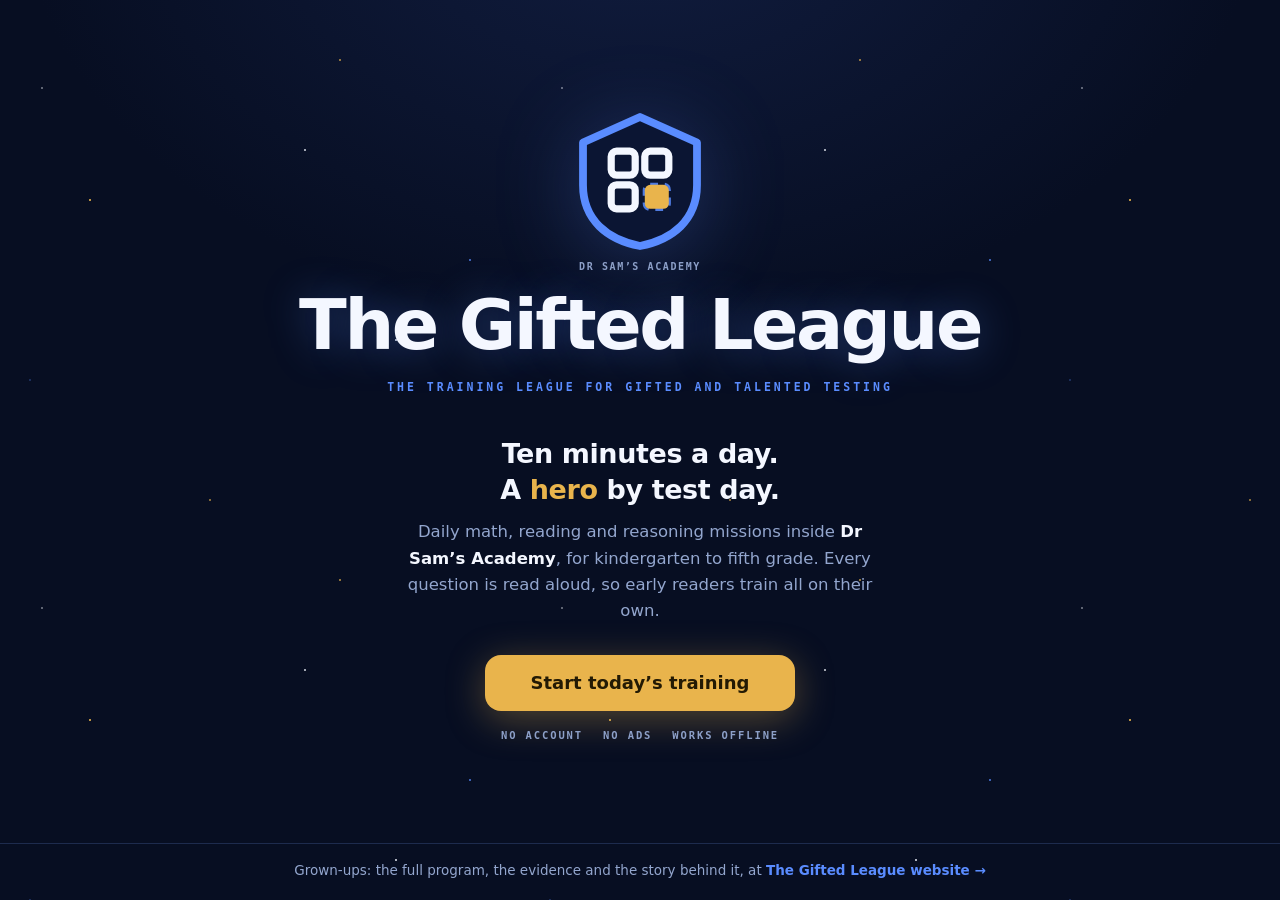
==== commit 00acbcfa: "App: the League front door under a night sky, no separator dots (v11)" ====
--- a/index.html
+++ b/index.html
@@ -4,7 +4,7 @@
 <meta charset="UTF-8">
 <meta name="viewport" content="width=device-width, initial-scale=1.0, viewport-fit=cover">
 <meta name="description" content="Dr Sam's Academy: a math and reading practice game for young learners.">
-<title>The Gifted League · Dr Sam&rsquo;s Academy</title>
+<title>The Gifted League</title>
 <link rel="manifest" href="./manifest.json">
 <meta name="theme-color" content="#0B1533">
 <meta name="apple-mobile-web-app-capable" content="yes">
@@ -115,7 +115,8 @@
   .streak-line{text-align:center;font-weight:800;color:var(--ink);font-size:15px;margin-bottom:4px;}
   .avatar-row{display:flex;gap:12px;justify-content:center;flex-wrap:wrap;margin:14px 0 18px;}
   /* ===== The Gifted League front door ===== */
-  body.landing-on{background:#070E22;}
+  body.landing-on{background:radial-gradient(1000px 700px at 50% -12%, #111D40 0%, #070E22 62%) #070E22;}
+  body.landing-on #app{max-width:none;padding:0;}
   body.landing-on .topbar,body.landing-on .navbar{display:none !important;}
   #scr-landing{
     --lg-ink:#070E22; --lg-card:#0D1730; --lg-line:#1D2B4E;
@@ -123,95 +124,95 @@
     --lg-mono:ui-monospace,SFMono-Regular,"SF Mono",Menlo,Consolas,monospace;
     background:var(--lg-ink);color:var(--lg-paper);min-height:100vh;
   }
-  .lg{max-width:540px;margin:0 auto;padding:20px 22px 44px;}
-  .lg-top{display:flex;align-items:center;gap:10px;margin-bottom:34px;}
-  .lg-crest{display:block;width:30px;height:30px;flex:none;}
-  .lg-mark{font:800 14px/1 system-ui;letter-spacing:.02em;color:var(--lg-paper);}
-  .lg-eyebrow{font-family:var(--lg-mono);font-size:10.5px;letter-spacing:.2em;
-    text-transform:uppercase;color:var(--lg-blue);margin:0 0 14px;}
-  .lg-h1{font:900 40px/1.04 system-ui;letter-spacing:-.035em;color:var(--lg-paper);margin:0 0 16px;}
-  .lg-sub{font-size:16px;line-height:1.58;color:var(--lg-muted);margin:0 0 24px;max-width:30em;}
-  .lg-cta{display:block;width:100%;border:none;border-radius:13px;background:var(--lg-gold);
-    color:#0A1226;font:800 17px system-ui;letter-spacing:-.01em;padding:17px;cursor:pointer;
-    transition:transform .12s ease,box-shadow .2s ease;box-shadow:0 8px 26px rgba(233,180,76,.22);}
-  .lg-cta:hover{box-shadow:0 10px 32px rgba(233,180,76,.34);}
+  .lg{position:relative;min-height:100vh;min-height:100svh;display:flex;flex-direction:column;overflow:hidden;}
+  /* the sky: stars are what heroes earn inside, so the door stands under
+     a slow field of them, a few gold, a few blue */
+  .lg3-sky,.lg3-sky2{position:absolute;inset:0;pointer-events:none;background-repeat:repeat;background-size:520px 520px;}
+  .lg3-sky{background-image:
+    radial-gradient(1.4px 1.4px at 42px 88px, rgba(244,247,255,.75) 50%, transparent 51%),
+    radial-gradient(1.1px 1.1px at 180px 40px, rgba(244,247,255,.5) 50%, transparent 51%),
+    radial-gradient(1.6px 1.6px at 305px 150px, rgba(244,247,255,.65) 50%, transparent 51%),
+    radial-gradient(1.1px 1.1px at 460px 96px, rgba(244,247,255,.45) 50%, transparent 51%),
+    radial-gradient(1.3px 1.3px at 120px 300px, rgba(244,247,255,.6) 50%, transparent 51%),
+    radial-gradient(1.1px 1.1px at 250px 420px, rgba(244,247,255,.5) 50%, transparent 51%),
+    radial-gradient(1.5px 1.5px at 396px 340px, rgba(244,247,255,.7) 50%, transparent 51%),
+    radial-gradient(1.1px 1.1px at 60px 470px, rgba(244,247,255,.45) 50%, transparent 51%);
+    animation:lg3twinkle 7s ease-in-out infinite alternate;}
+  .lg3-sky2{background-image:
+    radial-gradient(2px 2px at 90px 200px, rgba(233,180,76,.8) 50%, transparent 51%),
+    radial-gradient(1.7px 1.7px at 340px 60px, rgba(233,180,76,.6) 50%, transparent 51%),
+    radial-gradient(1.8px 1.8px at 210px 500px, rgba(233,180,76,.55) 50%, transparent 51%),
+    radial-gradient(1.6px 1.6px at 470px 260px, rgba(90,140,255,.65) 50%, transparent 51%),
+    radial-gradient(1.4px 1.4px at 30px 380px, rgba(90,140,255,.5) 50%, transparent 51%);
+    animation:lg3twinkle 9s 1.2s ease-in-out infinite alternate-reverse;}
+  @keyframes lg3twinkle{from{opacity:.35}to{opacity:1}}
+  #scr-landing{background:transparent;}
+  .lg3-door{flex:1;display:flex;flex-direction:column;align-items:center;justify-content:center;
+    text-align:center;padding:44px 24px 34px;position:relative;}
+  /* the crest, played as a question: three cells arrive, the slot asks,
+     the gold piece answers, and the question asks itself again */
+  .lg3-puzzle{position:relative;width:118px;height:118px;margin-bottom:38px;
+    animation:lg3rise .7s .05s cubic-bezier(.2,1,.3,1) both;}
+  .lg3-puzzle svg{display:block;width:100%;height:100%;overflow:visible;
+    filter:drop-shadow(0 10px 40px rgba(90,140,255,.25));}
+  .lg3-cell{transform-box:fill-box;transform-origin:center;}
+  .lg3-c1{animation:lg3cell .5s .35s cubic-bezier(.2,1.4,.4,1) both;}
+  .lg3-c2{animation:lg3cell .5s .50s cubic-bezier(.2,1.4,.4,1) both;}
+  .lg3-c3{animation:lg3cell .5s .65s cubic-bezier(.2,1.4,.4,1) both;}
+  @keyframes lg3cell{from{opacity:0;transform:scale(.4)}to{opacity:1;transform:scale(1)}}
+  .lg3-slot{animation:lg3slot 8s .4s ease infinite;}
+  @keyframes lg3slot{0%,14%{opacity:1}22%,86%{opacity:0}94%,100%{opacity:1}}
+  .lg3-gold{animation:lg3answer 8s .4s cubic-bezier(.2,1.6,.35,1) infinite;}
+  @keyframes lg3answer{
+    0%,13%{opacity:0;transform:translateY(-26px) scale(.5)}
+    22%{opacity:1;transform:translateY(0) scale(1.12)}
+    27%,84%{opacity:1;transform:translateY(0) scale(1)}
+    92%,100%{opacity:0;transform:translateY(-26px) scale(.5)}}
+  .lg3-cap{position:absolute;left:50%;transform:translateX(-50%);bottom:-20px;white-space:nowrap;
+    font:600 10px/1 var(--lg-mono);letter-spacing:.16em;color:#8DA0C8;text-transform:uppercase;}
+  .lg3-word{font:900 clamp(29px,8.6vw,70px)/1.02 system-ui;letter-spacing:-.035em;
+    white-space:nowrap;color:var(--lg-paper);text-shadow:0 2px 40px rgba(90,140,255,.35);
+    animation:lg3rise .7s .25s cubic-bezier(.2,1,.3,1) both;margin:0;}
+  .lg3-line{margin:16px 0 0;font:600 11.5px/1.6 var(--lg-mono);letter-spacing:.26em;
+    text-transform:uppercase;color:var(--lg-blue);
+    animation:lg3rise .7s .4s cubic-bezier(.2,1,.3,1) both;}
+  .lg3-promise{margin:40px 0 0;font:800 clamp(20px,4.8vw,27px)/1.32 system-ui;letter-spacing:-.015em;
+    color:var(--lg-paper);animation:lg3rise .7s .55s cubic-bezier(.2,1,.3,1) both;}
+  .lg3-promise em{font-style:normal;color:var(--lg-gold);}
+  .lg3-sub{margin:12px 0 0;max-width:46ch;font-size:15.5px;line-height:1.6;color:var(--lg-muted);
+    animation:lg3rise .7s .68s cubic-bezier(.2,1,.3,1) both;}
+  .lg3-sub b{color:var(--lg-paper);font-weight:600;}
+  @keyframes lg3rise{from{opacity:0;transform:translateY(16px)}to{opacity:1;transform:none}}
+  .lg-cta{margin-top:30px;position:relative;overflow:hidden;display:inline-block;width:auto;
+    background:var(--lg-gold);color:#231a04;font:800 18px/1 system-ui;border:0;border-radius:16px;
+    padding:19px 46px;cursor:pointer;box-shadow:0 8px 38px rgba(233,180,76,.34);
+    transition:transform .15s ease;animation:lg3rise .7s .8s cubic-bezier(.2,1,.3,1) both;}
+  .lg-cta:hover{transform:translateY(-2px);}
   .lg-cta:active{transform:scale(.985);}
-  .lg-trust{font-family:var(--lg-mono);font-size:10.5px;letter-spacing:.12em;text-transform:uppercase;
-    color:var(--lg-muted);opacity:.8;margin:12px 0 0;text-align:center;}
-  .lg-alt{text-align:center;margin:12px 0 0;}
+  .lg-cta::after{content:'';position:absolute;top:0;bottom:0;width:46%;left:-60%;
+    background:linear-gradient(105deg,transparent 0%,rgba(255,255,255,.42) 50%,transparent 100%);
+    animation:lg3sheen 6s 2.2s ease infinite;}
+  @keyframes lg3sheen{0%{left:-60%}12%{left:130%}100%{left:130%}}
+  .lg-trust{margin:16px 0 0;font:600 10.5px/1.7 var(--lg-mono);letter-spacing:.18em;color:#8DA0C8;
+    text-transform:uppercase;animation:lg3rise .7s .9s cubic-bezier(.2,1,.3,1) both;}
+  .lg-trust b{font-weight:600;padding:0 10px;white-space:nowrap;}
+  .lg-alt{margin:14px 0 0;animation:lg3rise .7s .95s cubic-bezier(.2,1,.3,1) both;}
   .lg-alt button{background:none;border:none;padding:6px 8px;cursor:pointer;
     font:600 13.5px system-ui;color:var(--lg-blue);border-bottom:1px solid rgba(90,140,255,.35);}
   .lg-alt button:hover{color:var(--lg-paper);}
-  .lg-label{font-family:var(--lg-mono);font-size:10px;letter-spacing:.2em;text-transform:uppercase;
-    color:var(--lg-muted);margin:0 0 11px;display:flex;align-items:center;gap:8px;}
-  .lg-label span{background:var(--lg-blue);color:#061024;border-radius:3px;padding:2px 5px;font-weight:700;letter-spacing:.1em;}
-  .lg-demo{margin:38px 0 0;}
-  .lg-stage{background:var(--lg-card);border:1px solid var(--lg-line);border-radius:16px;padding:18px 16px;}
-  .lg-q{font:700 15px/1.4 system-ui;color:var(--lg-paper);margin:0 0 16px;}
-  .lg-matrix{display:grid;grid-template-columns:repeat(2,70px);gap:9px;justify-content:center;margin-bottom:16px;}
-  .lg-cell{width:70px;height:70px;border:1px solid var(--lg-line);border-radius:11px;
-    display:flex;align-items:center;justify-content:center;background:#091027;}
-  .lg-cell.ask{border-style:dashed;border-color:var(--lg-blue);color:var(--lg-blue);font:800 25px var(--lg-mono);}
-  .lg-cell.solved{border-color:var(--lg-blue);box-shadow:0 0 0 1px var(--lg-blue) inset;}
-  .lg-opts{display:grid;grid-template-columns:repeat(4,1fr);gap:8px;}
-  .lg-opt{border:1px solid var(--lg-line);border-radius:10px;padding:8px 2px;display:flex;
-    align-items:center;justify-content:center;background:#091027;opacity:.55;transition:opacity .3s ease,border-color .3s ease,background .3s ease;}
-  .lg-opt.on{opacity:1;border-color:var(--lg-blue);background:rgba(90,140,255,.1);}
-  .lg-fade{animation:lgIn .45s cubic-bezier(.2,.9,.25,1) both;}
-  @keyframes lgIn{from{opacity:0;transform:scale(.82)}to{opacity:1;transform:scale(1)}}
-  .lg-rule{height:1px;background:var(--lg-line);margin:36px 0;position:relative;}
-  .lg-rule::after{content:'';position:absolute;left:50%;top:-3px;width:7px;height:7px;
-    transform:translateX(-50%) rotate(45deg);background:var(--lg-ink);border:1px solid var(--lg-line);}
-  .lg-stats{display:grid;grid-template-columns:repeat(3,1fr);gap:14px;text-align:left;}
-  .lg-stats b{display:block;font:800 19.5px system-ui;letter-spacing:-.02em;color:var(--lg-paper);}
-  .lg-stats span{display:block;font-family:var(--lg-mono);font-size:9.5px;letter-spacing:.11em;
-    text-transform:uppercase;color:var(--lg-muted);margin-top:5px;line-height:1.5;}
-  .lg-day{margin:38px 0 0;}
-  .lg-step{display:grid;grid-template-columns:26px 1fr;gap:13px;padding-bottom:18px;position:relative;}
-  .lg-step:last-child{padding-bottom:0;}
-  .lg-step::before{content:'';position:absolute;left:12px;top:24px;bottom:2px;width:1px;background:var(--lg-line);}
-  .lg-step:last-child::before{display:none;}
-  .lg-num{width:25px;height:25px;border-radius:50%;border:1px solid var(--lg-line);background:var(--lg-card);
-    display:flex;align-items:center;justify-content:center;font-family:var(--lg-mono);font-size:10.5px;color:var(--lg-blue);z-index:1;}
-  .lg-step h3{font:800 15.5px system-ui;color:var(--lg-paper);margin:3px 0 4px;}
-  .lg-step p{font-size:13.5px;line-height:1.6;color:var(--lg-muted);margin:0;}
-  .lg-promise{margin:36px 0 0;border:1px solid var(--lg-line);border-left:2px solid var(--lg-gold);
-    border-radius:12px;padding:16px 18px;background:var(--lg-card);}
-  .lg-promise h3{font-family:var(--lg-mono);font-size:10px;letter-spacing:.2em;text-transform:uppercase;
-    color:var(--lg-gold);margin:0 0 9px;}
-  .lg-promise p{font-size:13.5px;line-height:1.62;color:var(--lg-muted);margin:0;}
-  .lg-hall{margin:30px 0 0;border:1px solid var(--lg-line);border-radius:16px;
-    background:linear-gradient(158deg,#101D40 0%,#0A1229 62%);padding:24px 20px;position:relative;overflow:hidden;}
-  .lg-hall::after{content:'';position:absolute;right:-52px;top:-52px;width:150px;height:150px;
-    border:1px solid rgba(90,140,255,.14);border-radius:20px;transform:rotate(24deg);}
-  /* the founder sits beside the story, not under it: the headline keeps
-     the full measure, and the paragraph wraps around him. He scales with
-     the card so the arrangement holds from a phone to a desktop. */
-  .lg-hall-pic{float:right;position:relative;width:126px;margin:2px -14px 4px 14px;
-    shape-outside:circle(50%);shape-margin:14px;}
-  .lg-hall-pic::before{content:'';position:absolute;left:50%;bottom:12%;width:126%;padding-bottom:126%;
-    transform:translateX(-50%);border-radius:50%;pointer-events:none;
-    background:radial-gradient(circle,rgba(90,140,255,.32) 0%,rgba(90,140,255,.09) 46%,rgba(90,140,255,0) 70%);}
-  /* the card clips at its own edge, so the figure is faded out before it
-     reaches one: he blends into the panel rather than being cut off */
-  .lg-hall-pic img{position:relative;display:block;width:100%;height:auto;
-    -webkit-mask-image:linear-gradient(to right,#000 58%,rgba(0,0,0,.5) 82%,transparent 99%);
-    mask-image:linear-gradient(to right,#000 58%,rgba(0,0,0,.5) 82%,transparent 99%);}
-  @media (min-width:460px){ .lg-hall-pic{width:164px;margin-left:20px;margin-right:-18px;} }
-  @media (min-width:620px){ .lg-hall-pic{width:196px;margin-left:24px;margin-right:-22px;} }
-  .lg-hall b{display:block;font:900 25px/1.16 system-ui;letter-spacing:-.035em;color:var(--lg-paper);margin:0 0 12px;}
-  .lg-hall b i{font-style:normal;color:var(--lg-gold);}
-  .lg-hall p{font-size:13.5px;line-height:1.62;color:var(--lg-muted);margin:0;}
-  /* scoped to a class: a bare `span` selector here also matched the
-     founder portrait's wrapper and painted its bloom gold */
-  .lg-hall-sig{display:flex;align-items:center;gap:8px;margin-top:16px;clear:both;white-space:nowrap;
-    font-family:var(--lg-mono);font-size:9px;letter-spacing:.13em;text-transform:uppercase;color:var(--lg-gold);}
-  .lg-hall-sig::before{content:'';width:16px;height:1px;background:var(--lg-gold);flex:none;}
-  .lg-close{margin:30px 0 0;}
-  .lg-foot{margin:26px 0 0;text-align:center;font-size:12px;line-height:1.7;color:var(--lg-muted);opacity:.75;}
-  .lg-foot a{color:var(--lg-blue);text-decoration:none;border-bottom:1px solid rgba(90,140,255,.35);}
-  @media (max-width:360px){ .lg-h1{font-size:33px;} .lg-stats b{font-size:17.5px;} }
-  @media (prefers-reduced-motion:reduce){ .lg-fade{animation:none;} .lg-cta{transition:none;} }
+  .lg3-grown{border-top:1px solid var(--lg-line);padding:16px 24px 20px;text-align:center;position:relative;}
+  .lg3-grown a{color:var(--lg-muted);text-decoration:none;font-size:13.5px;line-height:1.5;}
+  .lg3-grown a b{color:var(--lg-blue);font-weight:600;}
+  .lg3-grown a:hover b{text-decoration:underline;}
+  @media (min-width:700px){ .lg3-puzzle{width:144px;height:144px} .lg3-sub{font-size:16.5px} .lg3-mb{display:none} }
+  @media (prefers-reduced-motion:reduce){
+    .lg3-sky,.lg3-sky2,.lg3-c1,.lg3-c2,.lg3-c3{animation:none;}
+    .lg-cta::after{animation:none;content:none;}
+    .lg3-gold{animation:none;opacity:1;}
+    .lg3-slot{animation:none;opacity:0;}
+    .lg3-puzzle,.lg3-word,.lg3-line,.lg3-promise,.lg3-sub,.lg-cta,.lg-trust,.lg-alt{animation:none;opacity:1;transform:none;}
+    .lg-cta{transition:none;}
+  }
   #printArea{display:none;}
   @media print{
     body{background:#fff !important;}
@@ -713,83 +714,43 @@
   <!-- LANDING: the parent-facing front door, first visit only -->
   <div class="screen" id="scr-landing">
     <div class="lg">
-      <header class="lg-top">
-        <svg class="lg-crest" viewBox="0 0 48 48" aria-hidden="true">
-          <path d="M24 3.5 42.5 12v13.5c0 11.2-7.9 17.4-18.5 19.5C13.4 42.9 5.5 36.7 5.5 25.5V12z"
-                fill="none" stroke="#5A8CFF" stroke-width="2.2" stroke-linejoin="round"/>
-          <rect x="14.5" y="14.5" width="7.5" height="7.5" rx="1.6" fill="none" stroke="#F4F7FF" stroke-width="1.9"/>
-          <rect x="25.5" y="14.5" width="7.5" height="7.5" rx="1.6" fill="none" stroke="#F4F7FF" stroke-width="1.9"/>
-          <rect x="14.5" y="25.5" width="7.5" height="7.5" rx="1.6" fill="none" stroke="#F4F7FF" stroke-width="1.9"/>
-          <rect x="25.5" y="25.5" width="7.5" height="7.5" rx="1.6" fill="#E9B44C"/>
-        </svg>
-        <span class="lg-mark">The Gifted League</span>
-      </header>
-
-      <p class="lg-eyebrow">Kindergarten to fifth grade</p>
-      <h1 class="lg-h1">Get ready for gifted and talented testing</h1>
-      <p class="lg-sub">Daily math, reading and reasoning training built around what gifted
-        programs actually test. Every question is read aloud, so early readers train on their own.
-        And your child will ask to do it.</p>
-      <button class="lg-cta" id="landGo">Start today&rsquo;s training</button>
-      <p class="lg-trust" id="landTrust">No account &middot; No ads &middot; Works offline</p>
-      <p class="lg-alt" id="landAltWrap" hidden><button id="landAlt">Train a different hero</button></p>
-
-      <section class="lg-demo">
-        <div class="lg-label"><span>Live</span> a real question from the app</div>
-        <div class="lg-stage" id="landDemo"></div>
-      </section>
-
-      <div class="lg-rule"></div>
-
-      <section class="lg-stats">
-        <div><b>10,000+</b><span>reviewed questions</span></div>
-        <div><b>K&ndash;5</b><span>six grade ladders</span></div>
-        <div><b>Aloud</b><span>every question spoken</span></div>
-      </section>
-
-      <section class="lg-day">
-        <div class="lg-label">What ten minutes looks like</div>
-        <div class="lg-step">
-          <span class="lg-num">1</span>
-          <div><h3>Train</h3><p>Math and reading at your child&rsquo;s grade, plus the reasoning
-            puzzles ability tests are built from: matrices, analogies, series, paper folding.</p></div>
+      <div class="lg3-sky" aria-hidden="true"></div>
+      <div class="lg3-sky2" aria-hidden="true"></div>
+      <main class="lg3-door">
+        <div class="lg3-puzzle" aria-hidden="true">
+          <svg viewBox="0 0 48 48">
+            <path d="M24 3 43 11.5v14.2c0 11.7-8.2 18.2-19 20.3C13.2 43.9 5 37.4 5 25.7V11.5z"
+                  fill="#0B1533" stroke="#5A8CFF" stroke-width="2.6" stroke-linejoin="round"/>
+            <rect class="lg3-cell lg3-c1" x="14.4" y="14.4" width="8" height="8" rx="1.8" fill="none" stroke="#F4F7FF" stroke-width="2.4"/>
+            <rect class="lg3-cell lg3-c2" x="25.6" y="14.4" width="8" height="8" rx="1.8" fill="none" stroke="#F4F7FF" stroke-width="2.4"/>
+            <rect class="lg3-cell lg3-c3" x="14.4" y="25.6" width="8" height="8" rx="1.8" fill="none" stroke="#F4F7FF" stroke-width="2.4"/>
+            <g class="lg3-slot">
+              <rect x="25.6" y="25.6" width="8" height="8" rx="1.8" fill="none" stroke="#5A8CFF"
+                    stroke-width="1.4" stroke-dasharray="2.6 2.2" opacity=".85"/>
+              <text x="29.6" y="31.9" text-anchor="middle" font-family="system-ui" font-weight="700"
+                    font-size="6.2" fill="#5A8CFF">?</text>
+            </g>
+            <rect class="lg3-cell lg3-gold" x="25.6" y="25.6" width="8" height="8" rx="1.8" fill="#E9B44C"/>
+          </svg>
+          <span class="lg3-cap">Dr Sam&rsquo;s Academy</span>
         </div>
-        <div class="lg-step">
-          <span class="lg-num">2</span>
-          <div><h3>Earn the game</h3><p>Finish the day&rsquo;s training and the Grand Prix unlocks.
-            The game is the prize, so you stop being the homework enforcer.</p></div>
-        </div>
-        <div class="lg-step">
-          <span class="lg-num">3</span>
-          <div><h3>See what happened</h3><p>The Grown-ups tab keeps the numbers: minutes,
-            accuracy, the domain that needs feeding, and a rehearsal score before test day.</p></div>
-        </div>
-      </section>
-
-      <div class="lg-promise">
-        <h3>A promise we keep honest</h3>
-        <p>No app can guarantee a gifted placement, and any app that says otherwise is selling
-          you something. What daily training moves is the achievement side of every gifted
-          pathway, and the calm of a child who has seen it all before.</p>
-      </div>
-
-      <div class="lg-hall">
-        <b>He could not buy it.<br>So he <i>built</i> it.</b>
-        <span class="lg-hall-pic"><img src="[data-uri]" alt="Dr Sam, founder" decoding="async"></span>
-        <p>A father went looking for a way to prepare his six-year-old for gifted screening, and
-          could not find a straight answer at any price. The Gifted League is the program he built
-          instead.</p>
-        <span class="lg-hall-sig">Dr Sam, founder</span>
-      </div>
-
-      <div class="lg-close">
-        <button class="lg-cta" id="landGo2">Start today&rsquo;s training</button>
-        <p class="lg-trust" id="landTrust2">Ten minutes. Right here in this browser.</p>
-      </div>
-
-      <footer class="lg-foot">
-        <p>Everything stays on your device. Nothing is collected.</p>
-        <p><a href="site/index.html" id="landSite">Read the full program</a></p>
+
+        <h1 class="lg3-word">The Gifted League</h1>
+        <p class="lg3-line">The training league for <br class="lg3-mb">gifted and talented testing</p>
+
+        <p class="lg3-promise">Ten minutes a day.<br>A <em>hero</em> by test day.</p>
+        <p class="lg3-sub">Daily math, reading and reasoning missions inside <b>Dr Sam&rsquo;s Academy</b>,
+          for kindergarten to fifth grade. Every question is read aloud, so early readers
+          train all on their own.</p>
+
+        <button class="lg-cta" id="landGo">Start today&rsquo;s training</button>
+        <p class="lg-trust" id="landTrust"><b>No account</b><b>No ads</b><b>Works offline</b></p>
+        <p class="lg-alt" id="landAltWrap" hidden><button id="landAlt">Train a different hero</button></p>
+      </main>
+
+      <footer class="lg3-grown">
+        <a href="site/index.html" id="landSite">Grown-ups: the full program, the evidence and the story
+          behind it, at <b>The Gifted League website&nbsp;&rarr;</b></a>
       </footer>
     </div>
   </div>
@@ -2213,7 +2174,7 @@
   }
   if(L===2){
     if(rint(0,1)){const [w,e,wrongs]=pick(CVC);
-      return q(`Blend the sounds: <span style="letter-spacing:6px">${w.split('').join(' · ')}</span><br>What word do they make?`,
+      return q(`Blend the sounds: <span style="letter-spacing:6px">${w.split('').join(' ')}</span><br>What word do they make?`,
         `<span style="font-size:40px">${e}</span>`,choicesFrom(w,wrongs),
         `Blended together, the sounds make “${w}.”`,'Blend the sounds together. What word do the letters make?');}
     const words=[['banana',3],['cat',1],['spider',2],['dinosaur',3],['sun',1],['basketball',3],['tiger',2],['helicopter',4]];
@@ -11985,7 +11946,7 @@
   const nm=S.player||'hero';
   $('homeGreet').textContent=hour<12?`Good morning, ${nm}!`:hour<17?`Ready to train, ${nm}?`:`Good evening, ${nm}!`;
   const gd=gradeDef();
-  $('homeClass').innerHTML=crestSVG(gd.crest,gd.color,18)+' '+esc(gd.cls)+' · '+gd.label;
+  $('homeClass').innerHTML=crestSVG(gd.crest,gd.color,18)+' '+esc(gd.cls)+', '+gd.label;
   $('streakLine').textContent=S.streakDays>1?`${S.streakDays} days in a row`:(S.streakDays===1?'You trained today':'Start your streak today');
   const days=['S','M','T','W','T','F','S'];
   const now=new Date();const dow=now.getDay();
@@ -12220,7 +12181,7 @@
   M.q=Q;M.phase='pick';M.picked=null;
   M.golden=!M.boss&&Math.random()<.12;
   $('qcard').classList.toggle('golden',M.golden);
-  $('worldTag').textContent=M.boss?`${w.name} boss battle ${BOSSES[w.id]||''}`:`${w.name} · step ${L} of ${maxLvlFor(w)}`;
+  $('worldTag').textContent=M.boss?`${w.name} boss battle ${BOSSES[w.id]||''}`:`${w.name}, step ${L} of ${maxLvlFor(w)}`;
   renderPips();if(M.boss)renderBossHp();
   $('qtext').innerHTML=Q.text;
   $('qvisual').innerHTML=Q.visual||'';
@@ -12626,7 +12587,7 @@
     days.slice(-10).forEach(d=>{
       const h=S.history[d];
       const short=d.slice(5).replace('-','/');
-      rows+=`<div class="pstat"><span>${short} · ${h.a} questions · ${h.min} min</span><b>${pct(d)}%</b></div>`;
+      rows+=`<div class="pstat"><span>${short}: ${h.a} questions, ${h.min} min</span><b>${pct(d)}%</b></div>`;
     });
   }
   WORLDS.forEach(w=>{
@@ -12638,7 +12599,7 @@
        stretch. Labelling them both "3rd grade" would have told a parent their
        child was doing third grade math, which never happens here. */
     const band=top===3?(w.sub==='math'?' (2nd grade)':' (3rd grade stretch)'):top===2?(w.sub==='math'?' (1st into 2nd grade)':' (2nd grade)'):' (kindergarten + 1st)';
-    rows+=`<div class="pstat"><span>${w.name} <span class="lv">step ${top} of 3${band}</span><br><span class="lv" style="opacity:.7">${wDomain(w)} · ${wGse(w)}</span></span><b>${pw[top].r}/${pw[top].a} at that step</b></div>`;
+    rows+=`<div class="pstat"><span>${w.name} <span class="lv">step ${top} of 3${band}</span><br><span class="lv" style="opacity:.7">${wDomain(w)}, ${wGse(w)}</span></span><b>${pw[top].r}/${pw[top].a} at that step</b></div>`;
   });
   /* The same answers again, added up the way the real report adds them up.
      Story Stadium splits into its two domains here, and the two number worlds
@@ -13780,7 +13741,7 @@
   const ov=$('countOverlay'),num=$('countNum');
   const seq=['3','2','1','GO!'];let i=0;
   ov.classList.add('open');
-  $('countSub').textContent=GP_LAPS[R.lap].name+' · '+GP_LAPS[R.lap].std+(GP_LAPS[R.lap].timer?` · ${GP_LAPS[R.lap].timer}s clock`:'');
+  $('countSub').textContent=GP_LAPS[R.lap].name+': '+GP_LAPS[R.lap].std+(GP_LAPS[R.lap].timer?`, ${GP_LAPS[R.lap].timer}s clock`:'');
   const step=()=>{
     if(!R){ov.classList.remove('open');return;}
     if(i>=seq.length){ov.classList.remove('open');musicStart(R.lap);cb();return;}
@@ -13793,7 +13754,7 @@
 }
 function renderLap(){
   const lap=GP_LAPS[R.lap];
-  $('lapLabel').textContent=`LAP ${R.lap+1} of ${GP_TOTAL} · ${lap.name}`;
+  $('lapLabel').textContent=`LAP ${R.lap+1} of ${GP_TOTAL}: ${lap.name}`;
   const scr=$('scr-race');scr.classList.remove('lapA','lapB','lapC','lapD');scr.classList.add(['lapA','lapB','lapC','lapD'][R.lap]);
   $('lapCup').style.color=lap.color;$('lapCup').style.background=lap.color;
   renderTrack();
@@ -13891,7 +13852,7 @@
   const L=Math.min(baseL,maxLvlFor(w));
   const Q=freshQ(L2=>w.gen(L2),L,()=>genOps(1));
   R.cur={Q,L,w};R.answered=false;
-  $('raceTag').textContent=`${w.name} · question ${R.q+1} of ${GP_LAPS[R.lap].maxq}`;
+  $('raceTag').textContent=`${w.name}, question ${R.q+1} of ${GP_LAPS[R.lap].maxq}`;
   $('rqtext').innerHTML=Q.text;
   $('rqvisual').innerHTML=Q.visual||'';
   $('rcoachArt').innerHTML=mascotSVG('think',40);
@@ -14156,7 +14117,7 @@
     d.className='av';
     d.setAttribute('aria-label','Play as '+nm);
     const pg=GRADE_DEFS[(p.grade!=null?p.grade:1)]||GRADE_DEFS[1];
-    d.innerHTML=avatarSVG(p.avatar||'webz')+`<span class="avname">${esc(nm)}</span><span class="price" style="color:var(--gold)">${pg.short} · ${stars} ★</span>`;
+    d.innerHTML=avatarSVG(p.avatar||'webz')+`<span class="avname">${esc(nm)}</span><span class="price" style="color:var(--gold)">${pg.short}, ${stars} ★</span>`;
     d.onclick=()=>enterAcademy(nm,false);
     row.appendChild(d);
   });
@@ -14206,7 +14167,6 @@
   /* the front door greets every arrival, and names the hero already saved
      on this device so returning is one tap rather than a re-introduction */
   document.body.classList.add('landing-on');
-  landDemo();
   var leaveLanding=function(){
     sfx.tap();landStop();
     document.body.classList.remove('landing-on');
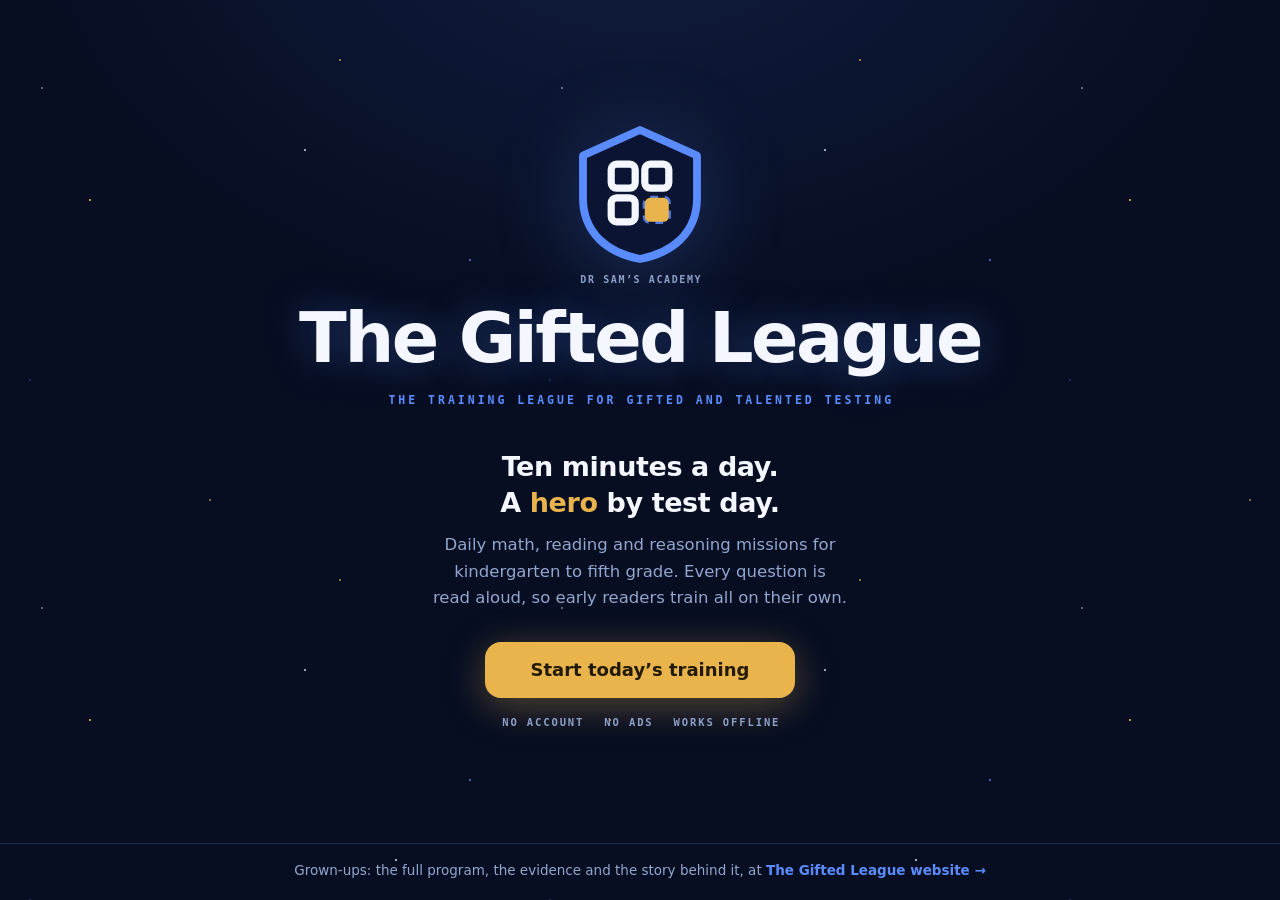
==== commit 767c1dae: "Landing page centred to the pixel, new share card (v12)" ====
--- a/index.html
+++ b/index.html
@@ -19,7 +19,7 @@
 <meta property="og:image" content="https://drsamnnorom.github.io/hero-academy/og-image.png">
 <meta property="og:image:width" content="1200">
 <meta property="og:image:height" content="630">
-<meta property="og:image:alt" content="The Gifted League crest beside Dr Sam, founder, in doctoral regalia">
+<meta property="og:image:alt" content="Five joyful scholars in League uniform beneath the glowing crest of The Gifted League">
 <meta property="og:url" content="https://drsamnnorom.github.io/hero-academy/">
 <meta name="twitter:card" content="summary_large_image">
 <meta name="twitter:title" content="The Gifted League: get ready for gifted and talented testing">
@@ -168,18 +168,18 @@
     22%{opacity:1;transform:translateY(0) scale(1.12)}
     27%,84%{opacity:1;transform:translateY(0) scale(1)}
     92%,100%{opacity:0;transform:translateY(-26px) scale(.5)}}
-  .lg3-cap{position:absolute;left:50%;transform:translateX(-50%);bottom:-20px;white-space:nowrap;
+  .lg3-cap{position:absolute;left:50%;transform:translateX(-50%);bottom:-20px;white-space:nowrap;padding-left:2.5px;
     font:600 10px/1 var(--lg-mono);letter-spacing:.16em;color:#8DA0C8;text-transform:uppercase;}
   .lg3-word{font:900 clamp(29px,8.6vw,70px)/1.02 system-ui;letter-spacing:-.035em;
     white-space:nowrap;color:var(--lg-paper);text-shadow:0 2px 40px rgba(90,140,255,.35);
     animation:lg3rise .7s .25s cubic-bezier(.2,1,.3,1) both;margin:0;}
-  .lg3-line{margin:16px 0 0;font:600 11.5px/1.6 var(--lg-mono);letter-spacing:.26em;
+  .lg3-line{margin:16px 0 0;padding-left:2.5px;font:600 11.5px/1.6 var(--lg-mono);letter-spacing:.26em;
     text-transform:uppercase;color:var(--lg-blue);
     animation:lg3rise .7s .4s cubic-bezier(.2,1,.3,1) both;}
   .lg3-promise{margin:40px 0 0;font:800 clamp(20px,4.8vw,27px)/1.32 system-ui;letter-spacing:-.015em;
     color:var(--lg-paper);animation:lg3rise .7s .55s cubic-bezier(.2,1,.3,1) both;}
   .lg3-promise em{font-style:normal;color:var(--lg-gold);}
-  .lg3-sub{margin:12px 0 0;max-width:46ch;font-size:15.5px;line-height:1.6;color:var(--lg-muted);
+  .lg3-sub{margin:12px 0 0;max-width:46ch;font-size:15.5px;line-height:1.6;color:var(--lg-muted);text-wrap:balance;
     animation:lg3rise .7s .68s cubic-bezier(.2,1,.3,1) both;}
   .lg3-sub b{color:var(--lg-paper);font-weight:600;}
   @keyframes lg3rise{from{opacity:0;transform:translateY(16px)}to{opacity:1;transform:none}}
@@ -193,7 +193,7 @@
     background:linear-gradient(105deg,transparent 0%,rgba(255,255,255,.42) 50%,transparent 100%);
     animation:lg3sheen 6s 2.2s ease infinite;}
   @keyframes lg3sheen{0%{left:-60%}12%{left:130%}100%{left:130%}}
-  .lg-trust{margin:16px 0 0;font:600 10.5px/1.7 var(--lg-mono);letter-spacing:.18em;color:#8DA0C8;
+  .lg-trust{margin:16px 0 0;padding-left:2.5px;font:600 10.5px/1.7 var(--lg-mono);letter-spacing:.18em;color:#8DA0C8;
     text-transform:uppercase;animation:lg3rise .7s .9s cubic-bezier(.2,1,.3,1) both;}
   .lg-trust b{font-weight:600;padding:0 10px;white-space:nowrap;}
   .lg-alt{margin:14px 0 0;animation:lg3rise .7s .95s cubic-bezier(.2,1,.3,1) both;}
@@ -201,7 +201,7 @@
     font:600 13.5px system-ui;color:var(--lg-blue);border-bottom:1px solid rgba(90,140,255,.35);}
   .lg-alt button:hover{color:var(--lg-paper);}
   .lg3-grown{border-top:1px solid var(--lg-line);padding:16px 24px 20px;text-align:center;position:relative;}
-  .lg3-grown a{color:var(--lg-muted);text-decoration:none;font-size:13.5px;line-height:1.5;}
+  .lg3-grown a{color:var(--lg-muted);text-decoration:none;font-size:13.5px;line-height:1.5;text-wrap:balance;}
   .lg3-grown a b{color:var(--lg-blue);font-weight:600;}
   .lg3-grown a:hover b{text-decoration:underline;}
   @media (min-width:700px){ .lg3-puzzle{width:144px;height:144px} .lg3-sub{font-size:16.5px} .lg3-mb{display:none} }
@@ -739,9 +739,9 @@
         <p class="lg3-line">The training league for <br class="lg3-mb">gifted and talented testing</p>
 
         <p class="lg3-promise">Ten minutes a day.<br>A <em>hero</em> by test day.</p>
-        <p class="lg3-sub">Daily math, reading and reasoning missions inside <b>Dr Sam&rsquo;s Academy</b>,
-          for kindergarten to fifth grade. Every question is read aloud, so early readers
-          train all on their own.</p>
+        <p class="lg3-sub">Daily math, reading and reasoning missions for kindergarten
+          to fifth&nbsp;grade. Every question is read&nbsp;aloud, so early readers train
+          all on their own.</p>
 
         <button class="lg-cta" id="landGo">Start today&rsquo;s training</button>
         <p class="lg-trust" id="landTrust"><b>No account</b><b>No ads</b><b>Works offline</b></p>
